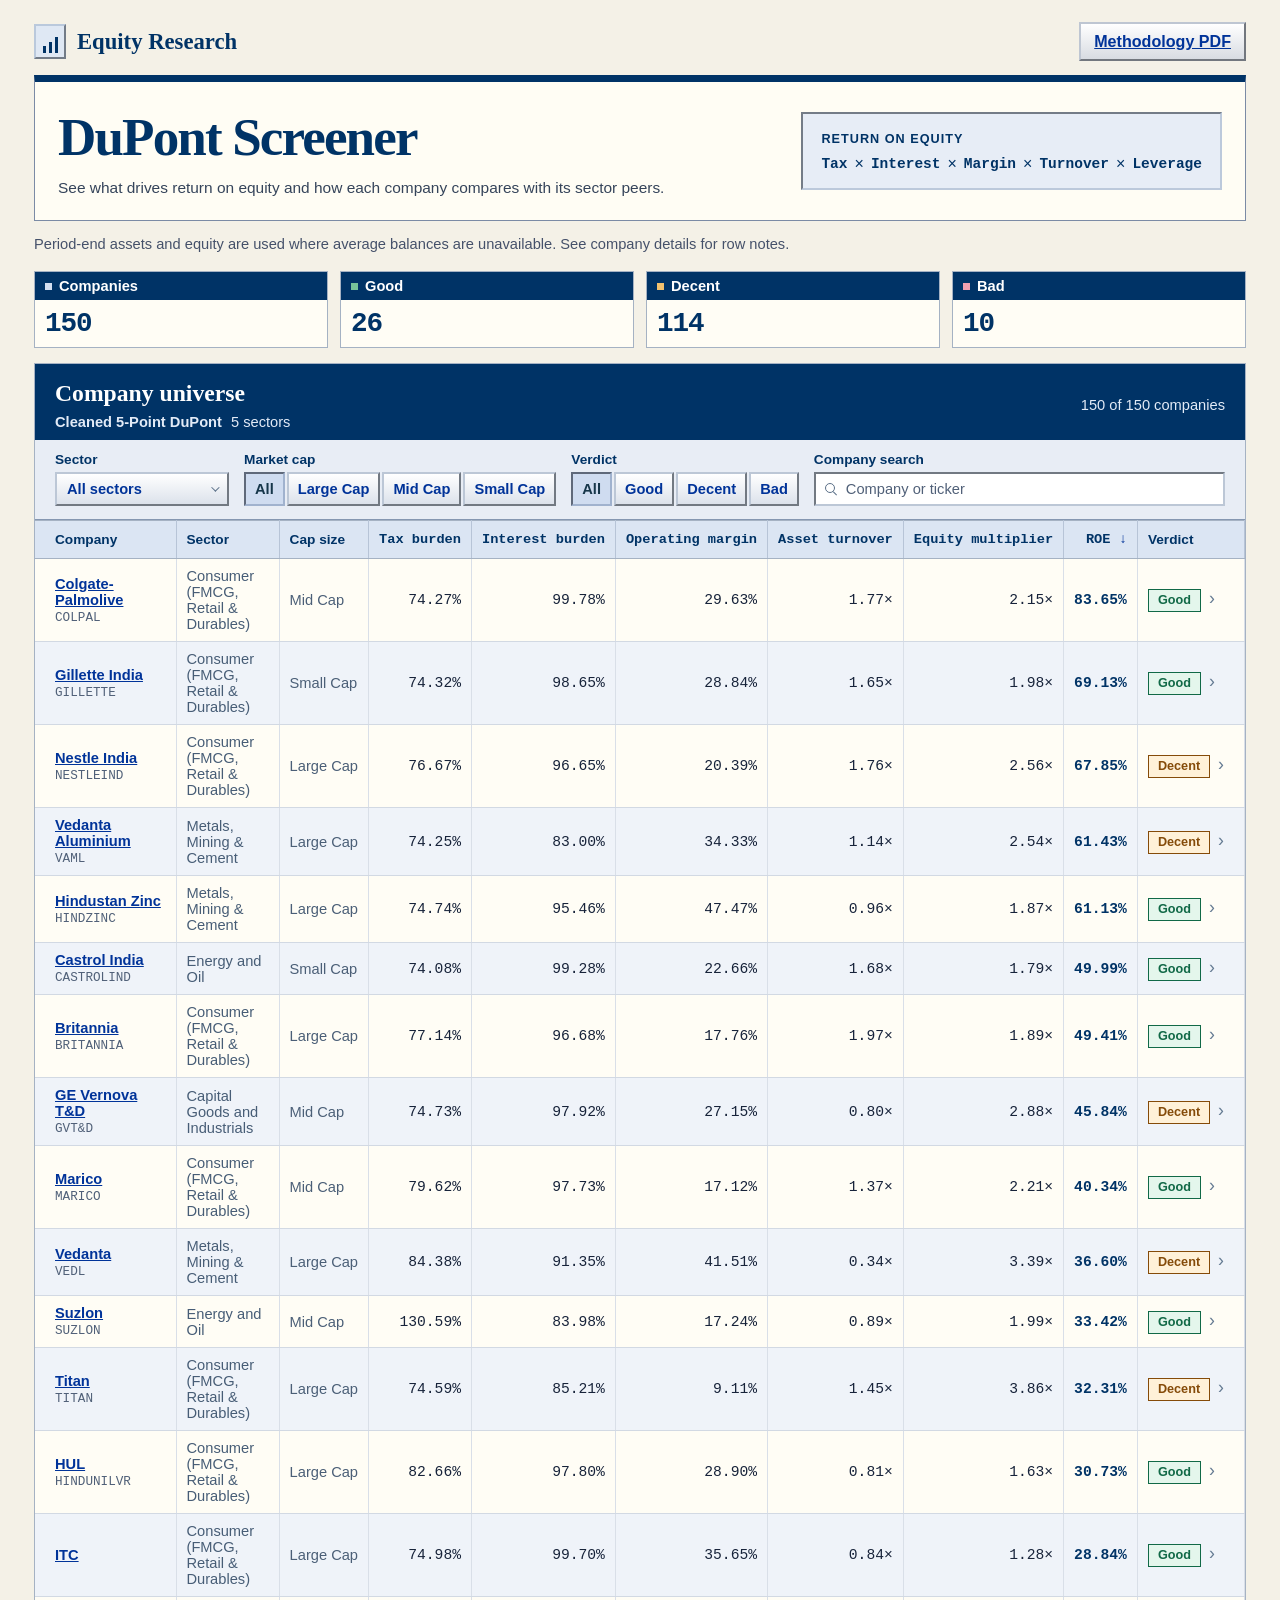
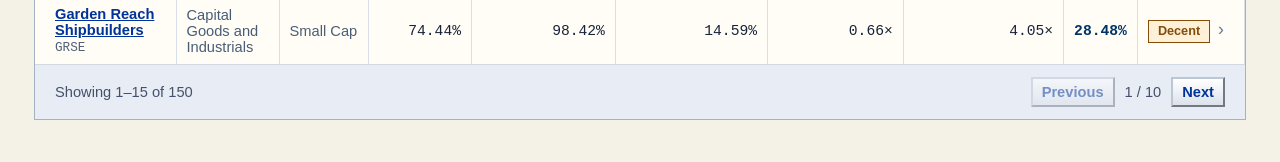
==== index.html @ ac13b4a4 "Build standalone web screener with 150 stocks" ====
<!doctype html>
<html lang="en">
<head>
  <meta charset="utf-8">
  <meta name="viewport" content="width=device-width, initial-scale=1">
  <meta name="description" content="Explore five-factor DuPont analysis across 150 companies.">
  <title>DuPont Screener</title>
  <style>
[data-testid="stHeader"] { background: transparent; height: 0; }
[data-testid="stToolbar"], #MainMenu, footer { display: none !important; }
[data-testid="stMainBlockContainer"] { max-width: 1500px; padding: 1.35rem 3rem 3rem; }
[data-testid="stVerticalBlock"] { gap: .8rem; }
[data-testid="stVerticalBlockBorderWrapper"] > div { background: #fff; border-radius: 14px; }
[data-testid="stFileUploaderDropzone"] { padding: .48rem 1rem; border: 1px dashed #bfccd8; background: #f7f9fc; border-radius: 10px; }
[data-testid="stFileUploaderDropzone"] button, [data-testid="stDownloadButton"] button { border-color: #d6e1eb; background: #fff; font-size: calc(.84rem + 2pt); font-weight: 600; }
[data-testid="stFileUploaderDropzone"] button:hover, [data-testid="stDownloadButton"] button:hover { color: #087f71; border-color: #087f71; }
[data-testid="stFileUploaderDropzone"] svg { color: #647a92; }
.brand, .hero, .import-intro { font-family: Verdana, Arial, sans-serif; }
.brand { display: flex; align-items: center; gap: 11px; font-weight: 700; font-size: calc(16px + 2pt); letter-spacing: -.015em; }
.brand-mark { display: flex; width: 34px; height: 34px; border-radius: 9px; background: #0b2339; align-items: flex-end; justify-content: center; gap: 3px; padding-bottom: 9px; }
.brand-mark i { display: block; background: #66e3c8; width: 3px; border-radius: 1px; height: 7px; }
.brand-mark i:nth-child(2) { height: 11px; }
.brand-mark i:nth-child(3) { height: 16px; }
.hero { background: linear-gradient(103deg, #0c2036 38%, #103549 100%); color: #fff; position: relative; overflow: hidden; border-radius: 16px; min-height: 155px; display: flex; align-items: center; justify-content: space-between; gap: 28px; padding: 22px 34px; }
.hero::before { content: ""; position: absolute; inset: 0 0 0 37%; opacity: .34; background-image: linear-gradient(#92d3c61f 1px, transparent 1px), linear-gradient(90deg, #92d3c61f 1px, transparent 1px); background-size: 23px 23px; mask-image: linear-gradient(90deg, transparent, black 65%); pointer-events: none; }
.hero-copy, .hero-formula { position: relative; }
.hero-kicker, .hero-formula-label { font-size: calc(.67rem + 2pt); font-weight: 700; letter-spacing: .15em; color: #8addcf; }
.hero-kicker i { display: inline-block; width: 6px; height: 6px; border-radius: 50%; background: #6de0bf; margin-right: 5px; vertical-align: 2px; }
.hero h1 { font-family: inherit; color: #f8fdff; font-size: clamp(calc(2.25rem + 2pt), calc(3.7vw + 2pt), calc(3.2rem + 2pt)); letter-spacing: -.055em; line-height: 1.03; margin: 9px 0 11px; padding: 0; }
.hero p { color: #c8d9e6; font-size: calc(.91rem + 2pt); margin: 0; }
.hero-formula { flex: 0 0 auto; padding: 15px 18px; background: #173a4de8; border: 1px solid #5b89966e; border-radius: 12px; }
.factor-line { display: flex; flex-wrap: wrap; gap: 7px; align-items: center; margin-top: 8px; }
.factor-line span { font-family: "Courier New", monospace; font-size: calc(.74rem + 2pt); color: #e0f6f3; }
.factor-line b { color: #77b4b7; font-weight: 400; }
.import-intro { display: flex; gap: 13px; align-items: center; }
.import-intro strong { font-size: calc(.94rem + 2pt); }
.import-intro p { font-size: calc(.78rem + 2pt); margin: 3px 0 0; color: #54667d; }
.import-icon { display: grid; place-items: center; width: 37px; height: 37px; flex: 0 0 37px; font-size: calc(1.35rem + 2pt); color: #087f71; background: #e9f7f4; border-radius: 10px; }
@media (max-width: 850px) {
  [data-testid="stMainBlockContainer"] { padding: 1.2rem 1rem 2rem; }
  .hero { flex-wrap: wrap; padding: 24px; gap: 18px; }
}
@media (max-width: 410px) {
  .hero-formula { flex: 1 1 100%; padding: 12px; }
}

[data-testid="stMainBlockContainer"] { max-width: 1190px; padding-inline: clamp(12px, 3vw, 34px); }
[data-testid="stMain"] { background: #f4f1e7; }
[data-testid="stMainBlockContainer"] > [data-testid="stVerticalBlock"] { gap: 12px; }
.brand { color: #003366; font: bold calc(20px + 2pt) Georgia, "Times New Roman", serif; letter-spacing: 0; }
.brand-mark { background: #dfe8f4; border: 2px outset #bac9dc; border-radius: 0; width: 28px; height: 27px; padding-bottom: 4px; }
.brand-mark i { background: #003366; border-radius: 0; }
.hero { color: #17233a; background: #fffdf4; border: 1px solid #7b8ba5; border-top: 7px solid #003366; border-radius: 0; min-height: 146px; padding: 18px 23px; }
.hero::before { display: none; }
.hero-kicker, .hero-formula-label { color: #003366; font: bold calc(10px + 2pt) Verdana, Arial, sans-serif; letter-spacing: .08em; }
.hero-kicker i { width: 6px; height: 6px; background: #b88213; border-radius: 0; vertical-align: 1px; }
.hero h1 { color: #003366; font: bold clamp(calc(2rem + 2pt), calc(4vw + 2pt), calc(3.15rem + 2pt))/1 Georgia, "Times New Roman", serif; letter-spacing: -.035em; }
.hero p { color: #35445a; font-size: calc(.8rem + 2pt); line-height: 1.55; }
.hero-formula { background: #e7edf6; border: 2px inset #bcc9db; border-radius: 0; }
.factor-line span, .factor-line b { color: #003366; }
.factor-line span { font-weight: 700; }
[data-testid="stVerticalBlockBorderWrapper"] > div { background: #fffdf4; border: 1px solid #9aa9bc; border-radius: 0; }
.import-icon { color: #003366; background: #e0e9f6; border: 2px outset #bfccde; border-radius: 0; }
.import-intro strong { color: #003366; font: bold calc(18px + 2pt) Georgia, "Times New Roman", serif; }
[data-testid="stFileUploaderDropzone"] { background: #f1f4f8; border: 1px dashed #7589a4; border-radius: 0; }
[data-testid="stFileUploaderDropzone"] button, [data-testid="stDownloadButton"] button {
  background: linear-gradient(#fff, #d8dce2);
  border: 2px outset #bec6d2;
  border-radius: 0;
  color: #003399;
  font-family: Verdana, Arial, sans-serif;
}
[data-testid="stFileUploaderDropzone"] button:hover, [data-testid="stDownloadButton"] button:hover { color: #002565; border-color: #aab7cb; text-decoration: underline; }
[data-testid="stAlert"] > div, [data-testid="stExpander"] > details { border-radius: 0; }
[data-testid="stAlert"] p, [data-testid="stExpander"] summary p,
[data-testid="stFileUploaderDropzone"] small,
[data-testid="stWidgetLabel"] p, [data-testid="stCaptionContainer"] p { font-size: calc(1em + 2pt); }

:host { display: block; min-width: 0; }
.screen {
  --ink: #172439; --muted: #53667f; --subtle: #687b91; --line: #e1e8f0;
  --teal: #08796d; --teal-soft: #e9f7f4; --white: #fff;
  color: var(--ink); font-family: Verdana, Arial, sans-serif; font-size: calc(14px + 2pt);
  color-scheme: light;
}
.screen *, .screen *::before, .screen *::after { box-sizing: border-box; }
.screen button, .screen input { font: inherit; color: inherit; }
.screen button { cursor: pointer; }
.screen button:focus-visible, .screen summary:focus-visible, .screen input:focus-visible, .table-wrap:focus-visible { outline: 2px solid #0c9584; outline-offset: 2px; }
.stat-grid { display: grid; grid-template-columns: repeat(4, minmax(0, 1fr)); gap: 12px; margin-bottom: 15px; }
.stat { background: var(--white); border: 1px solid var(--line); border-radius: 12px; padding: 11px 18px; display: grid; gap: 5px; }
.stat-label { display: flex; align-items: center; gap: 7px; font-size: calc(12px + 2pt); color: var(--muted); font-weight: 650; }
.dot { width: 7px; height: 7px; border-radius: 100%; background: #70839d; }
.dot.good { background: #0b9970; }
.dot.decent { background: #cf820f; }
.dot.bad { background: #c54661; }
.stat-number { font-size: calc(27px + 2pt); font-weight: 700; letter-spacing: -.04em; line-height: 1.08; font-variant-numeric: tabular-nums; }
.universe { background: var(--white); border: 1px solid var(--line); border-radius: 14px; }
.universe-heading { display: flex; gap: 12px; align-items: center; justify-content: space-between; padding: 16px 20px 10px; }
.universe h2, .drawer h2 { margin: 0; font-size: calc(21px + 2pt); line-height: 1.15; letter-spacing: -.035em; }
.dataset { display: flex; align-items: center; gap: 9px; flex-wrap: wrap; margin-top: 7px; color: var(--muted); font-size: calc(12px + 2pt); }
.source-tag { font-weight: 650; max-width: 100%; overflow-wrap: anywhere; }
.local-count { color: var(--muted); font-size: calc(12px + 2pt); text-align: right; white-space: nowrap; }
.toolbar { display: flex; align-items: end; flex-wrap: wrap; gap: 12px 15px; padding: 3px 20px 13px; }
.filter { display: grid; gap: 5px; min-width: 0; }
.filter-label { display: block; font-size: calc(11px + 2pt); font-weight: 700; color: #4b5c73; }
.sector-picker { position: relative; width: 174px; }
.sector-picker summary { list-style: none; display: flex; align-items: center; justify-content: space-between; gap: 9px; padding: 0 10px; height: 34px; border: 1px solid #dbe4ed; border-radius: 7px; font-size: calc(12px + 2pt); font-weight: 600; cursor: pointer; }
.sector-picker summary::-webkit-details-marker { display: none; }
#sector-summary { text-overflow: ellipsis; overflow: hidden; white-space: nowrap; }
.caret { width: 6px; height: 6px; flex: 0 0 6px; border-right: 1.4px solid #5b7088; border-bottom: 1.4px solid #5b7088; transform: rotate(45deg) translateY(-2px); }
.sector-menu { position: absolute; z-index: 3; top: calc(100% + 7px); left: 0; width: min(255px, 75vw); max-height: 258px; overflow: auto; background: var(--white); border: 1px solid #dbe4ed; border-radius: 8px; padding: 6px; box-shadow: 0 10px 24px #142b4221; }
.sector-option { display: flex; align-items: center; gap: 8px; padding: 7px 5px; font-size: calc(12px + 2pt); cursor: pointer; }
.sector-option:hover { background: #f4f8fa; }
.sector-option input { accent-color: var(--teal); }
.clear-sectors { width: 100%; text-align: left; border: 0; background: #f3f7f9; border-radius: 4px; padding: 7px 8px; }
.segments { display: flex; min-height: 34px; padding: 2px; gap: 1px; align-items: stretch; background: #f2f5f8; border: 1px solid #e1e8ef; border-radius: 8px; }
.segments button { border: 1px solid transparent; border-radius: 6px; background: transparent; padding: 3px 9px; color: #4c6078; font-weight: 600; font-size: calc(12px + 2pt); white-space: nowrap; }
.segments button:hover { color: var(--teal); }
.segments button[aria-pressed="true"] { border-color: #dbe5ed; background: var(--white); color: #16364a; box-shadow: 0 1px 2px #182a3f12; }
.search { flex: 1 1 170px; margin-left: auto; }
.search-field { display: flex; align-items: center; gap: 9px; min-height: 34px; border: 1px solid #dbe4ed; border-radius: 7px; padding: 0 9px; }
.search-field input { min-width: 0; width: 100%; border: 0; background: transparent; padding: 5px 0; font-size: calc(12px + 2pt); }
.search-field input:focus-visible { outline: none; }
.search-field:focus-within { border-color: #0c9584; box-shadow: 0 0 0 1px #0c9584; }
.search-field input::placeholder { color: var(--subtle); }
.magnifier { width: 10px; height: 10px; border: 1.4px solid #5b7088; border-radius: 50%; position: relative; margin: 0 2px 2px 0; flex: 0 0 10px; }
.magnifier::after { content: ""; position: absolute; background: #5b7088; width: 5px; height: 1.4px; left: 7px; top: 7px; transform: rotate(45deg); transform-origin: left; }
.table-wrap { width: 100%; overflow-x: auto; }
table { width: 100%; min-width: 970px; border-collapse: collapse; text-align: left; }
thead { background: #f2f6f9; }
th { font-size: calc(11px + 2pt); color: #445972; font-weight: 700; white-space: nowrap; padding: 11px 10px; border-block: 1px solid var(--line); }
th button { padding: 0; border: 0; background: none; font-weight: inherit !important; }
th button:hover { color: var(--teal); }
th[aria-sort="descending"] button::after { content: " ↓"; color: var(--teal); }
th[aria-sort="ascending"] button::after { content: " ↑"; color: var(--teal); }
td { padding: 9px 10px; border-bottom: 1px solid #edf1f5; font-size: calc(12px + 2pt); }
tr[data-index] { cursor: pointer; }
tr[data-index]:hover, tr[data-index]:focus-within { background: #f5fbfa; }
th:first-child, td:first-child { padding-left: 20px; }
th:last-child, td:last-child { padding-right: 20px; }
.numeric { text-align: right; white-space: nowrap; font-variant-numeric: tabular-nums; }
.roe { font-weight: 720; color: #103f4d; }
.company-cell { min-width: 138px; }
.company-name { display: block; text-align: left; padding: 0; font-weight: 700 !important; border: 0; background: none; }
.company-name:hover { color: var(--teal); text-decoration: underline; }
.ticker { display: block; margin-top: 2px; font: calc(10px + 2pt) "Courier New", monospace; color: var(--subtle); }
.sector-cell { min-width: 97px; color: #475d76; }
.cap-label { color: #4b5f77; white-space: nowrap; }
.verdict-cell { white-space: nowrap; }
.verdict-note { display: block; margin-top: 3px; font-size: calc(10px + 2pt); color: #a02b45; }
.row-arrow { margin-left: 8px; color: #647a92; font-size: calc(15px + 2pt); }
.badge { display: inline-block; padding: 4px 9px; border-radius: 99px; font-size: calc(10px + 2pt); line-height: 1.05; font-weight: 750; color: #455a74; background: #edf2f7; white-space: nowrap; }
.badge.good, .badge.optimal { background: #e4f6ec; color: #116947; }
.badge.decent { background: #fff1d8; color: #854b09; }
.badge.bad, .badge.warning { background: #fce9ed; color: #a02b45; }
.empty { height: 100px; text-align: center; color: var(--muted); }
.pagination { padding: 12px 20px; display: flex; align-items: center; justify-content: space-between; gap: 10px; color: var(--muted); font-size: calc(12px + 2pt); }
.pagination div { display: flex; align-items: center; gap: 10px; }
.pagination button { border: 1px solid #dbe4ed; border-radius: 6px; padding: 5px 9px; background: var(--white); font-weight: 600; }
.pagination button:hover:not(:disabled) { border-color: var(--teal); color: var(--teal); }
.pagination button:disabled { opacity: .5; cursor: default; }
.drawer { width: min(1200px, calc(100% - 32px)); max-height: calc(100dvh - 32px); margin: auto auto 16px; padding: 0; border: 1px solid #dbe4ed; border-radius: 16px; background: #f6f9fb; color: var(--ink); box-shadow: 0 24px 85px #0b1e4166; }
.drawer::backdrop { background: #12243799; }
.drawer-content { padding: 23px; }
.drawer-top { display: flex; align-items: flex-start; gap: 15px; justify-content: space-between; }
.drawer h2 { font-size: calc(29px + 2pt); margin-top: 6px; }
.company-meta { color: var(--muted); font-size: calc(12px + 2pt); font-weight: 650; }
.close { border: 1px solid var(--line); border-radius: 7px; background: var(--white); width: 32px; height: 32px; font-size: calc(21px + 2pt) !important; line-height: 1; }
.analysis-summary { display: flex; flex-wrap: wrap; align-items: center; justify-content: space-between; gap: 16px 20px; margin: 16px 0; padding: 14px; border: 1px solid var(--line); border-radius: 10px; background: var(--white); }
.rule-heading { display: flex; flex-wrap: wrap; align-items: center; gap: 8px; }
.rule-reason { color: var(--muted); font-size: calc(12px + 2pt); line-height: 1.5; margin: 7px 0 0; max-width: 62ch; }
.headline-metrics { display: flex; flex-wrap: wrap; gap: 17px; }
.headline-metrics div { display: grid; gap: 3px; }
.headline-metrics span { color: var(--muted); font-size: calc(11px + 2pt); }
.headline-metrics b { font-size: calc(16px + 2pt); font-variant-numeric: tabular-nums; }
.ratio-grid { display: grid; grid-template-columns: repeat(5, minmax(0, 1fr)); gap: 10px; }
.ratio-card { padding: 13px; background: var(--white); border: 1px solid var(--line); border-radius: 10px; display: flex; flex-direction: column; min-width: 0; }
.ratio-heading { display: flex; align-items: flex-start; justify-content: space-between; gap: 4px; flex-wrap: wrap; }
.ratio-card h3 { margin: 0; font-size: calc(12px + 2pt); }
.ratio-card .badge { padding: 4px 6px; }
.ratio-value { font-size: calc(25px + 2pt); font-weight: 750; font-variant-numeric: tabular-nums; letter-spacing: -.035em; margin-top: 9px; overflow-wrap: anywhere; }
.median, .ratio-description, .diagnostic { font-size: calc(12px + 2pt); line-height: 1.45; }
.median { min-height: 32px; color: var(--muted); margin: 1px 0 5px; }
.band { display: block; color: var(--teal); font-weight: 700; }
.ratio-description { color: var(--muted); margin: 4px 0 9px; }
.diagnostic { color: #243d54; padding: 8px; background: #f0f6f8; border-radius: 6px; margin: auto 0 0; }
.quartiles { display: grid; grid-template-columns: repeat(3, minmax(0, 1fr)); gap: 3px; margin-top: 9px; padding-top: 7px; border-top: 1px solid var(--line); font-variant-numeric: tabular-nums; }
.quartiles small, .quartiles b { display: block; font-size: calc(10px + 2pt); overflow-wrap: anywhere; }
.quartiles small { color: var(--muted); }
.row-notes { color: var(--muted); font-size: calc(12px + 2pt); }
.row-notes ul { margin: 5px 0 0; padding-left: 18px; }
.source-row { margin: 12px 0 0; }
@media (max-width: 950px) {
  .ratio-grid { grid-template-columns: repeat(3, minmax(0, 1fr)); }
}
@media (max-width: 640px) {
  .stat-grid { grid-template-columns: repeat(2, minmax(0, 1fr)); gap: 8px; }
  .universe-heading, .toolbar, .pagination { padding-inline: 12px; }
  .filter.search { flex-basis: 100%; }
  .local-count { white-space: normal; }
  .ratio-grid { grid-template-columns: repeat(2, minmax(0, 1fr)); }
  .drawer-content { padding: 14px; }
}
@media (max-width: 380px) {
  .ratio-grid { grid-template-columns: minmax(0, 1fr); }
}

.screen {
  --ink: #17233a; --muted: #45516a; --subtle: #506078; --line: #a5b2c3;
  --teal: #003399; --teal-soft: #e7edf7; --white: #fffdf5;
}
.screen button:focus-visible, .screen summary:focus-visible, .table-wrap:focus-visible { outline-color: #003399; }
.stat, .universe, .sector-menu, .drawer, .analysis-summary, .ratio-card, .diagnostic { border-radius: 0; }
.stat { padding: 0; gap: 0; }
.stat-label { padding: 6px 10px; color: #fff; background: #003366; }
.dot { border-radius: 0; background: #d3def0; }
.dot.good { background: #76c39a; }
.dot.decent { background: #f2c26f; }
.dot.bad { background: #f1a0b0; }
.stat-number { padding: 8px 10px; color: #003366; font: bold calc(25px + 2pt) "Courier New", monospace; }
.universe-heading { background: #003366; color: #fff; }
.universe h2, .drawer h2 { font-family: Georgia, "Times New Roman", serif; letter-spacing: 0; }
.dataset, .local-count { color: #e2ebf7; }
.toolbar { padding-top: 12px; background: #e8edf5; border-bottom: 1px solid #8597b1; }
.filter-label { color: #003366; }
.sector-picker summary, .segments button, .pagination button, .close {
  color: #003399;
  background: linear-gradient(#fff, #dce2eb);
  border: 2px outset #bcc7d6;
  border-radius: 0;
}
.segments { padding: 0; gap: 2px; border: 0; border-radius: 0; background: transparent; }
.segments button[aria-pressed="true"] { background: #cfdcf0; border: 2px inset #a0b2ce; box-shadow: none; }
.clear-sectors, .search-field { border-radius: 0; }
.search-field { background: #fff; border: 2px inset #bcc7d6; }
.search-field:focus-within { border-color: #003399; box-shadow: none; }
.sector-menu { box-shadow: 3px 3px #21375326; }
thead { background: #dbe5f3; }
th { color: #003366; border-right: 1px solid #b7c4d7; }
td { border-right: 1px solid #d9dfe8; border-bottom-color: #d2d9e3; }
tbody tr:nth-child(even) { background: #eff3f9; }
tbody tr[data-index]:hover, tbody tr[data-index]:focus-within { background: #fff3c6; }
.company-name { color: #003399 !important; text-decoration: underline; }
.numeric, .ratio-value, .quartiles b, .headline-metrics b { font-family: "Courier New", monospace; }
.roe { color: #003366; }
.badge { border: 1px solid currentColor; border-radius: 0; }
.pagination { background: #e8edf5; }
.drawer { background: #f4f1e7; box-shadow: 5px 5px #07172a88; }
.drawer-top { margin: -23px -23px 0; padding: 14px 23px; color: #fff; background: #003366; }
.company-meta { color: #e2ebf7; }
.ratio-card { border-top: 4px solid #003366; }
.diagnostic { background: #edf1f8; }
@media (max-width: 640px) {
  .drawer-top { margin: -14px -14px 0; padding-inline: 14px; }
  .segments { flex-wrap: wrap; }
}

html { color-scheme: light; }
body { margin: 0; background: #f4f1e7; color: #17233a; }
.web-app { max-width: 1320px; margin: auto; padding: 22px clamp(12px, 3vw, 34px) 42px; }
.web-header { display: flex; align-items: center; justify-content: space-between; gap: 12px; flex-wrap: wrap; margin-bottom: 14px; }
.guide-link {
  display: inline-block; padding: 8px 13px; border: 2px outset #bec6d2;
  background: linear-gradient(#fff, #d8dce2); color: #003399;
  font: 700 calc(.84rem + 2pt) Verdana, Arial, sans-serif;
}
.guide-link:focus-visible { outline: 2px solid #003399; outline-offset: 2px; }
.data-note { margin: 12px 0 16px; color: #45516a; font: calc(.75rem + 2pt)/1.5 Verdana, Arial, sans-serif; }
.hero { box-sizing: border-box; }

  </style>
</head>
<body>
  <main class="web-app">
    <header class="web-header">
      <div class="brand">
        <span class="brand-mark" aria-hidden="true"><i></i><i></i><i></i></span>
        <span>Equity Research</span>
      </div>
      <a class="guide-link" href="DuPont_Methodology_Guide.pdf" download>Methodology PDF</a>
    </header>
    <section class="hero" aria-labelledby="page-title">
      <div class="hero-copy">
        <h1 id="page-title">DuPont Screener</h1>
        <p>See what drives return on equity and how each company compares with its sector peers.</p>
      </div>
      <div class="hero-formula">
        <span class="hero-formula-label">RETURN ON EQUITY</span>
        <div class="factor-line"><span>Tax</span><b>×</b><span>Interest</span><b>×</b><span>Margin</span><b>×</b><span>Turnover</span><b>×</b><span>Leverage</span></div>
      </div>
    </section>
    <p class="data-note">Period-end assets and equity are used where average balances are unavailable. See company details for row notes.</p>
    <noscript><p>Enable JavaScript to search and compare companies.</p></noscript>
<section class="screen" aria-labelledby="universe-title">
  <div class="stat-grid" aria-label="Dataset summary"></div>
  <div class="universe">
    <div class="universe-heading">
      <div>
        <h2 id="universe-title">Company universe</h2>
        <div class="dataset"></div>
      </div>
      <span class="local-count" aria-live="polite"></span>
    </div>
    <div class="toolbar">
      <div class="filter">
        <span id="sector-label" class="filter-label">Sector</span>
        <details class="sector-picker">
          <summary aria-labelledby="sector-label sector-summary"><span id="sector-summary">All sectors</span><span class="caret" aria-hidden="true"></span></summary>
          <div class="sector-menu"></div>
        </details>
      </div>
      <div class="filter">
        <span id="cap-label" class="filter-label">Market cap</span>
        <div class="segments" data-filter="cap" role="group" aria-labelledby="cap-label"></div>
      </div>
      <div class="filter">
        <span id="verdict-label" class="filter-label">Verdict</span>
        <div class="segments" data-filter="verdict" role="group" aria-labelledby="verdict-label"></div>
      </div>
      <div class="filter search">
        <label class="filter-label" for="company-search">Company search</label>
        <div class="search-field"><span class="magnifier" aria-hidden="true"></span><input id="company-search" type="search" placeholder="Company or ticker"></div>
      </div>
    </div>
    <div class="table-wrap" tabindex="0" aria-label="Scrollable company results">
      <table>
        <thead><tr>
          <th scope="col"><button type="button" data-sort="company">Company</button></th>
          <th scope="col">Sector</th>
          <th scope="col">Cap size</th>
          <th scope="col" class="numeric"><button type="button" data-sort="tax">Tax burden</button></th>
          <th scope="col" class="numeric"><button type="button" data-sort="interest">Interest burden</button></th>
          <th scope="col" class="numeric"><button type="button" data-sort="margin">Operating margin</button></th>
          <th scope="col" class="numeric"><button type="button" data-sort="turnover">Asset turnover</button></th>
          <th scope="col" class="numeric"><button type="button" data-sort="leverage">Equity multiplier</button></th>
          <th scope="col" class="numeric"><button type="button" data-sort="roe">ROE</button></th>
          <th scope="col">Verdict</th>
        </tr></thead>
        <tbody></tbody>
      </table>
    </div>
    <div class="pagination">
      <span class="page-range" aria-live="polite"></span>
      <div><button type="button" class="prev">Previous</button><span class="page-index"></span><button type="button" class="next">Next</button></div>
    </div>
  </div>
  <dialog class="drawer" aria-labelledby="drawer-title">
    <div class="drawer-content">
      <div class="drawer-top">
        <div><div class="company-meta"></div><h2 id="drawer-title"></h2></div>
        <button type="button" class="close" aria-label="Close company details" autofocus>×</button>
      </div>
      <div class="analysis-summary">
        <div><div class="rule-heading"></div><p class="rule-reason"></p></div>
        <div class="headline-metrics"></div>
      </div>
      <div class="ratio-grid"></div>
      <div class="row-notes"></div>
    </div>
  </dialog>
</section>

  </main>
  <script id="stock-data" type="application/json">{"source":"Cleaned 5-Point DuPont","rows":[{"company":"Reliance Industries","ticker":"RELIANCE","sector":"Energy and Oil","sector_key":"energy and oil","cap":"Large Cap","ratios":{"tax":0.777463828128806,"interest":0.8198611397722053,"margin":0.14228627176116238,"turnover":0.4848485405130362,"leverage":2.0053542518137597,"roa":0.06898729119844081,"roe":0.08818215138884541},"verdict":"Decent","invalid_equity":false,"rule":"Other Comparable Profile","reason":"The inputs support a sector comparison. The profile falls outside the named grading rules.","cards":{"tax":{"label":"Tax burden","description":"The share of pretax profit that reaches net income.","status":"Optimal","detail":"The share of pretax profit retained meets or exceeds the sector median.","band":"","quartiles":[0.7411364111922886,0.7631425972795869,0.7861795901487425]},"interest":{"label":"Interest burden","description":"The share of operating profit that reaches pretax income after financing and other non-operating items.","status":"Optimal","detail":"81.99% of EBIT reaches pretax profit, meeting the 80% screen.","band":"","quartiles":[0.7080707730425798,0.8447688367137685,0.9410557536188837]},"margin":{"label":"Operating margin","description":"The operating profit earned on each unit of revenue.","status":"Warning","detail":"Operating margin falls below the sector’s 35th-percentile cutoff.","band":"Weak","quartiles":[0.125884412962874,0.186838867281094,0.30857859700127116]},"turnover":{"label":"Asset turnover","description":"The revenue generated by each unit of average assets.","status":"Neutral","detail":"Asset turnover sits in the middle sector band.","band":"Moderate","quartiles":[0.33890492724447063,0.6051435172326969,1.2262173849467293]},"leverage":{"label":"Equity multiplier","description":"The amount of book assets supported by each unit of book equity.","status":"Optimal","detail":"Leverage is within 1.3× the sector median and interest burden clears 80%.","band":"","quartiles":[1.8974561155752814,2.208056555104239,3.056237745668195]}},"roa_median":0.10544389888360609,"peer_count":30,"notes":["Period-end assets used as a proxy for average assets.","Period-end equity used as a proxy for average equity."],"line":2},{"company":"NTPC","ticker":"NTPC","sector":"Energy and Oil","sector_key":"energy and oil","cap":"Large Cap","ratios":{"tax":0.8555189763339338,"interest":0.6999717385160547,"margin":0.24547856018357928,"turnover":0.3355496184026273,"leverage":2.6447268094699106,"roa":0.0823702371956264,"roe":0.13045516757990652},"verdict":"Decent","invalid_equity":false,"rule":"Other Comparable Profile","reason":"The inputs support a sector comparison. The profile falls outside the named grading rules.","cards":{"tax":{"label":"Tax burden","description":"The share of pretax profit that reaches net income.","status":"Optimal","detail":"The share of pretax profit retained meets or exceeds the sector median.","band":"","quartiles":[0.7411364111922886,0.7631425972795869,0.7861795901487425]},"interest":{"label":"Interest burden","description":"The share of operating profit that reaches pretax income after financing and other non-operating items.","status":"Warning","detail":"Only 70.00% of EBIT reaches pretax profit. Check financing costs and other non-operating items.","band":"","quartiles":[0.7080707730425798,0.8447688367137685,0.9410557536188837]},"margin":{"label":"Operating margin","description":"The operating profit earned on each unit of revenue.","status":"Optimal","detail":"Operating margin exceeds the sector’s 65th-percentile cutoff.","band":"Strong","quartiles":[0.125884412962874,0.186838867281094,0.30857859700127116]},"turnover":{"label":"Asset turnover","description":"The revenue generated by each unit of average assets.","status":"Warning","detail":"Asset turnover falls below the sector’s 35th-percentile cutoff.","band":"Weak","quartiles":[0.33890492724447063,0.6051435172326969,1.2262173849467293]},"leverage":{"label":"Equity multiplier","description":"The amount of book assets supported by each unit of book equity.","status":"Neutral","detail":"Interpret the equity multiplier alongside the share of EBIT that reaches pretax profit.","band":"","quartiles":[1.8974561155752814,2.208056555104239,3.056237745668195]}},"roa_median":0.10544389888360609,"peer_count":30,"notes":["Period-end assets used as a proxy for average assets.","Period-end equity used as a proxy for average equity."],"line":3},{"company":"Adani Power","ticker":"ADANIPOWER","sector":"Energy and Oil","sector_key":"energy and oil","cap":"Large Cap","ratios":{"tax":0.8368387096774194,"interest":0.8215402554725182,"margin":0.34783650743902217,"turnover":0.383412620432745,"leverage":2.130493057438029,"roa":0.1333649067993695,"roe":0.1953405017921147},"verdict":"Good","invalid_equity":false,"rule":"Quality Compounder","reason":"Positive ROE meets the sector’s 70th-percentile cutoff. Margin or turnover provides support with controlled leverage and healthy interest burden.","cards":{"tax":{"label":"Tax burden","description":"The share of pretax profit that reaches net income.","status":"Optimal","detail":"The share of pretax profit retained meets or exceeds the sector median.","band":"","quartiles":[0.7411364111922886,0.7631425972795869,0.7861795901487425]},"interest":{"label":"Interest burden","description":"The share of operating profit that reaches pretax income after financing and other non-operating items.","status":"Optimal","detail":"82.15% of EBIT reaches pretax profit, meeting the 80% screen.","band":"","quartiles":[0.7080707730425798,0.8447688367137685,0.9410557536188837]},"margin":{"label":"Operating margin","description":"The operating profit earned on each unit of revenue.","status":"Optimal","detail":"Operating margin exceeds the sector’s 65th-percentile cutoff.","band":"Strong","quartiles":[0.125884412962874,0.186838867281094,0.30857859700127116]},"turnover":{"label":"Asset turnover","description":"The revenue generated by each unit of average assets.","status":"Warning","detail":"Asset turnover falls below the sector’s 35th-percentile cutoff.","band":"Weak","quartiles":[0.33890492724447063,0.6051435172326969,1.2262173849467293]},"leverage":{"label":"Equity multiplier","description":"The amount of book assets supported by each unit of book equity.","status":"Optimal","detail":"Leverage is within 1.3× the sector median and interest burden clears 80%.","band":"","quartiles":[1.8974561155752814,2.208056555104239,3.056237745668195]}},"roa_median":0.10544389888360609,"peer_count":30,"notes":["Period-end assets used as a proxy for average assets.","Period-end equity used as a proxy for average equity."],"line":4},{"company":"ONGC","ticker":"ONGC","sector":"Energy and Oil","sector_key":"energy and oil","cap":"Large Cap","ratios":{"tax":0.7363323129704391,"interest":0.838454099092397,"margin":0.13250682233025501,"turnover":0.7747727220653715,"leverage":1.9175382542537949,"roa":0.10266267142904423,"roe":0.12153734625683132},"verdict":"Decent","invalid_equity":false,"rule":"Stable Operations","reason":"Positive operating margin and at least 75% interest burden accompany mid-range sector operating ROA.","cards":{"tax":{"label":"Tax burden","description":"The share of pretax profit that reaches net income.","status":"Neutral","detail":"Compare the retained share with peers and check for one-off tax items.","band":"","quartiles":[0.7411364111922886,0.7631425972795869,0.7861795901487425]},"interest":{"label":"Interest burden","description":"The share of operating profit that reaches pretax income after financing and other non-operating items.","status":"Optimal","detail":"83.85% of EBIT reaches pretax profit, meeting the 80% screen.","band":"","quartiles":[0.7080707730425798,0.8447688367137685,0.9410557536188837]},"margin":{"label":"Operating margin","description":"The operating profit earned on each unit of revenue.","status":"Warning","detail":"Operating margin falls below the sector’s 35th-percentile cutoff.","band":"Weak","quartiles":[0.125884412962874,0.186838867281094,0.30857859700127116]},"turnover":{"label":"Asset turnover","description":"The revenue generated by each unit of average assets.","status":"Neutral","detail":"Asset turnover sits in the middle sector band.","band":"Moderate","quartiles":[0.33890492724447063,0.6051435172326969,1.2262173849467293]},"leverage":{"label":"Equity multiplier","description":"The amount of book assets supported by each unit of book equity.","status":"Optimal","detail":"Leverage is within 1.3× the sector median and interest burden clears 80%.","band":"","quartiles":[1.8974561155752814,2.208056555104239,3.056237745668195]}},"roa_median":0.10544389888360609,"peer_count":30,"notes":["Period-end assets used as a proxy for average assets.","Period-end equity used as a proxy for average equity."],"line":5},{"company":"Coal India","ticker":"COALINDIA","sector":"Energy and Oil","sector_key":"energy and oil","cap":"Large Cap","ratios":{"tax":0.7411444791641819,"interest":0.971812049421637,"margin":0.25616983372921615,"turnover":0.593049627407063,"leverage":2.3466468327755052,"roa":0.15192142444604093,"roe":0.2567745134498574},"verdict":"Good","invalid_equity":false,"rule":"Quality Compounder","reason":"Positive ROE meets the sector’s 70th-percentile cutoff. Margin or turnover provides support with controlled leverage and healthy interest burden.","cards":{"tax":{"label":"Tax burden","description":"The share of pretax profit that reaches net income.","status":"Neutral","detail":"Compare the retained share with peers and check for one-off tax items.","band":"","quartiles":[0.7411364111922886,0.7631425972795869,0.7861795901487425]},"interest":{"label":"Interest burden","description":"The share of operating profit that reaches pretax income after financing and other non-operating items.","status":"Optimal","detail":"97.18% of EBIT reaches pretax profit, meeting the 80% screen.","band":"","quartiles":[0.7080707730425798,0.8447688367137685,0.9410557536188837]},"margin":{"label":"Operating margin","description":"The operating profit earned on each unit of revenue.","status":"Optimal","detail":"Operating margin exceeds the sector’s 65th-percentile cutoff.","band":"Strong","quartiles":[0.125884412962874,0.186838867281094,0.30857859700127116]},"turnover":{"label":"Asset turnover","description":"The revenue generated by each unit of average assets.","status":"Neutral","detail":"Asset turnover sits in the middle sector band.","band":"Moderate","quartiles":[0.33890492724447063,0.6051435172326969,1.2262173849467293]},"leverage":{"label":"Equity multiplier","description":"The amount of book assets supported by each unit of book equity.","status":"Optimal","detail":"Leverage is within 1.3× the sector median and interest burden clears 80%.","band":"","quartiles":[1.8974561155752814,2.208056555104239,3.056237745668195]}},"roa_median":0.10544389888360609,"peer_count":30,"notes":["Period-end assets used as a proxy for average assets.","Period-end equity used as a proxy for average equity."],"line":6},{"company":"Power Grid","ticker":"POWERGRID","sector":"Energy and Oil","sector_key":"energy and oil","cap":"Large Cap","ratios":{"tax":0.8255416191562144,"interest":0.6954797779540047,"margin":0.5936276292983544,"turnover":0.15859220698127421,"leverage":2.932254661969869,"roa":0.09414471585548775,"roe":0.1584970246979919},"verdict":"Decent","invalid_equity":false,"rule":"Other Comparable Profile","reason":"The inputs support a sector comparison. The profile falls outside the named grading rules.","cards":{"tax":{"label":"Tax burden","description":"The share of pretax profit that reaches net income.","status":"Optimal","detail":"The share of pretax profit retained meets or exceeds the sector median.","band":"","quartiles":[0.7411364111922886,0.7631425972795869,0.7861795901487425]},"interest":{"label":"Interest burden","description":"The share of operating profit that reaches pretax income after financing and other non-operating items.","status":"Warning","detail":"Only 69.55% of EBIT reaches pretax profit. Check financing costs and other non-operating items.","band":"","quartiles":[0.7080707730425798,0.8447688367137685,0.9410557536188837]},"margin":{"label":"Operating margin","description":"The operating profit earned on each unit of revenue.","status":"Optimal","detail":"Operating margin exceeds the sector’s 65th-percentile cutoff.","band":"Strong","quartiles":[0.125884412962874,0.186838867281094,0.30857859700127116]},"turnover":{"label":"Asset turnover","description":"The revenue generated by each unit of average assets.","status":"Warning","detail":"Asset turnover falls below the sector’s 35th-percentile cutoff.","band":"Weak","quartiles":[0.33890492724447063,0.6051435172326969,1.2262173849467293]},"leverage":{"label":"Equity multiplier","description":"The amount of book assets supported by each unit of book equity.","status":"Neutral","detail":"Interpret the equity multiplier alongside the share of EBIT that reaches pretax profit.","band":"","quartiles":[1.8974561155752814,2.208056555104239,3.056237745668195]}},"roa_median":0.10544389888360609,"peer_count":30,"notes":["Period-end assets used as a proxy for average assets.","Period-end equity used as a proxy for average equity."],"line":7},{"company":"Indian Oil","ticker":"IOC","sector":"Energy and Oil","sector_key":"energy and oil","cap":"Large Cap","ratios":{"tax":0.7599700723830735,"interest":0.8730896606204236,"margin":0.08391731417680692,"turnover":1.4818400610557814,"leverage":2.346959405536737,"roa":0.12435203796339676,"roe":0.1936483586642311},"verdict":"Good","invalid_equity":false,"rule":"Quality Compounder","reason":"Positive ROE meets the sector’s 70th-percentile cutoff. Margin or turnover provides support with controlled leverage and healthy interest burden.","cards":{"tax":{"label":"Tax burden","description":"The share of pretax profit that reaches net income.","status":"Neutral","detail":"Compare the retained share with peers and check for one-off tax items.","band":"","quartiles":[0.7411364111922886,0.7631425972795869,0.7861795901487425]},"interest":{"label":"Interest burden","description":"The share of operating profit that reaches pretax income after financing and other non-operating items.","status":"Optimal","detail":"87.31% of EBIT reaches pretax profit, meeting the 80% screen.","band":"","quartiles":[0.7080707730425798,0.8447688367137685,0.9410557536188837]},"margin":{"label":"Operating margin","description":"The operating profit earned on each unit of revenue.","status":"Warning","detail":"Operating margin falls below the sector’s 35th-percentile cutoff.","band":"Weak","quartiles":[0.125884412962874,0.186838867281094,0.30857859700127116]},"turnover":{"label":"Asset turnover","description":"The revenue generated by each unit of average assets.","status":"Optimal","detail":"Asset turnover exceeds the sector’s 65th-percentile cutoff.","band":"Strong","quartiles":[0.33890492724447063,0.6051435172326969,1.2262173849467293]},"leverage":{"label":"Equity multiplier","description":"The amount of book assets supported by each unit of book equity.","status":"Optimal","detail":"Leverage is within 1.3× the sector median and interest burden clears 80%.","band":"","quartiles":[1.8974561155752814,2.208056555104239,3.056237745668195]}},"roa_median":0.10544389888360609,"peer_count":30,"notes":["Period-end assets used as a proxy for average assets.","Period-end equity used as a proxy for average equity."],"line":8},{"company":"Adani Green Energy","ticker":"ADANIGREEN","sector":"Energy and Oil","sector_key":"energy and oil","cap":"Large Cap","ratios":{"tax":0.9930034982508745,"interest":0.23582793164407778,"margin":0.6563273514851485,"turnover":0.09041318152572243,"leverage":4.785568459453128,"roa":0.05934064397012336,"roe":0.06650155627698383},"verdict":"Decent","invalid_equity":false,"rule":"Other Comparable Profile","reason":"The inputs support a sector comparison. The profile falls outside the named grading rules.","cards":{"tax":{"label":"Tax burden","description":"The share of pretax profit that reaches net income.","status":"Optimal","detail":"The share of pretax profit retained meets or exceeds the sector median.","band":"","quartiles":[0.7411364111922886,0.7631425972795869,0.7861795901487425]},"interest":{"label":"Interest burden","description":"The share of operating profit that reaches pretax income after financing and other non-operating items.","status":"Warning","detail":"Only 23.58% of EBIT reaches pretax profit. Check financing costs and other non-operating items.","band":"","quartiles":[0.7080707730425798,0.8447688367137685,0.9410557536188837]},"margin":{"label":"Operating margin","description":"The operating profit earned on each unit of revenue.","status":"Optimal","detail":"Operating margin exceeds the sector’s 65th-percentile cutoff.","band":"Strong","quartiles":[0.125884412962874,0.186838867281094,0.30857859700127116]},"turnover":{"label":"Asset turnover","description":"The revenue generated by each unit of average assets.","status":"Warning","detail":"Asset turnover falls below the sector’s 35th-percentile cutoff.","band":"Weak","quartiles":[0.33890492724447063,0.6051435172326969,1.2262173849467293]},"leverage":{"label":"Equity multiplier","description":"The amount of book assets supported by each unit of book equity.","status":"Warning","detail":"High leverage of 4.79× coincides with an interest burden of 23.58%.","band":"","quartiles":[1.8974561155752814,2.208056555104239,3.056237745668195]}},"roa_median":0.10544389888360609,"peer_count":30,"notes":["Period-end assets used as a proxy for average assets.","Period-end equity used as a proxy for average equity."],"line":9},{"company":"BPCL","ticker":"BPCL","sector":"Energy and Oil","sector_key":"energy and oil","cap":"Large Cap","ratios":{"tax":0.7428070477997183,"interest":0.9217623993217465,"margin":0.0829122988919838,"turnover":1.8310486855230557,"leverage":2.4819159237703525,"roa":0.15181645589986165,"roe":0.25798883908516435},"verdict":"Good","invalid_equity":false,"rule":"Quality Compounder","reason":"Positive ROE meets the sector’s 70th-percentile cutoff. Margin or turnover provides support with controlled leverage and healthy interest burden.","cards":{"tax":{"label":"Tax burden","description":"The share of pretax profit that reaches net income.","status":"Neutral","detail":"Compare the retained share with peers and check for one-off tax items.","band":"","quartiles":[0.7411364111922886,0.7631425972795869,0.7861795901487425]},"interest":{"label":"Interest burden","description":"The share of operating profit that reaches pretax income after financing and other non-operating items.","status":"Optimal","detail":"92.18% of EBIT reaches pretax profit, meeting the 80% screen.","band":"","quartiles":[0.7080707730425798,0.8447688367137685,0.9410557536188837]},"margin":{"label":"Operating margin","description":"The operating profit earned on each unit of revenue.","status":"Warning","detail":"Operating margin falls below the sector’s 35th-percentile cutoff.","band":"Weak","quartiles":[0.125884412962874,0.186838867281094,0.30857859700127116]},"turnover":{"label":"Asset turnover","description":"The revenue generated by each unit of average assets.","status":"Optimal","detail":"Asset turnover exceeds the sector’s 65th-percentile cutoff.","band":"Strong","quartiles":[0.33890492724447063,0.6051435172326969,1.2262173849467293]},"leverage":{"label":"Equity multiplier","description":"The amount of book assets supported by each unit of book equity.","status":"Optimal","detail":"Leverage is within 1.3× the sector median and interest burden clears 80%.","band":"","quartiles":[1.8974561155752814,2.208056555104239,3.056237745668195]}},"roa_median":0.10544389888360609,"peer_count":30,"notes":["Period-end assets used as a proxy for average assets.","Period-end equity used as a proxy for average equity."],"line":10},{"company":"Tata Power","ticker":"TATAPOWER","sector":"Energy and Oil","sector_key":"energy and oil","cap":"Large Cap","ratios":{"tax":0.77124773960217,"interest":0.5579752795762213,"margin":0.19050441301318297,"turnover":0.35762814784262503,"leverage":3.672016660005469,"roa":0.0681297403817511,"roe":0.10765897473653209},"verdict":"Decent","invalid_equity":false,"rule":"Other Comparable Profile","reason":"The inputs support a sector comparison. The profile falls outside the named grading rules.","cards":{"tax":{"label":"Tax burden","description":"The share of pretax profit that reaches net income.","status":"Optimal","detail":"The share of pretax profit retained meets or exceeds the sector median.","band":"","quartiles":[0.7411364111922886,0.7631425972795869,0.7861795901487425]},"interest":{"label":"Interest burden","description":"The share of operating profit that reaches pretax income after financing and other non-operating items.","status":"Warning","detail":"Only 55.80% of EBIT reaches pretax profit. Check financing costs and other non-operating items.","band":"","quartiles":[0.7080707730425798,0.8447688367137685,0.9410557536188837]},"margin":{"label":"Operating margin","description":"The operating profit earned on each unit of revenue.","status":"Neutral","detail":"Operating margin sits in the middle sector band.","band":"Moderate","quartiles":[0.125884412962874,0.186838867281094,0.30857859700127116]},"turnover":{"label":"Asset turnover","description":"The revenue generated by each unit of average assets.","status":"Warning","detail":"Asset turnover falls below the sector’s 35th-percentile cutoff.","band":"Weak","quartiles":[0.33890492724447063,0.6051435172326969,1.2262173849467293]},"leverage":{"label":"Equity multiplier","description":"The amount of book assets supported by each unit of book equity.","status":"Warning","detail":"High leverage of 3.67× coincides with an interest burden of 55.80%.","band":"","quartiles":[1.8974561155752814,2.208056555104239,3.056237745668195]}},"roa_median":0.10544389888360609,"peer_count":30,"notes":["Period-end assets used as a proxy for average assets.","Period-end equity used as a proxy for average equity."],"line":11},{"company":"JSW Energy","ticker":"JSWENERGY","sector":"Energy and Oil","sector_key":"energy and oil","cap":"Mid Cap","ratios":{"tax":1.2475158084914182,"interest":0.29758064516129035,"margin":0.39362996666843025,"turnover":0.15266503509494617,"leverage":3.6872561574887572,"roa":0.060093532675858395,"roe":0.0822586889835304},"verdict":"Decent","invalid_equity":false,"rule":"Other Comparable Profile","reason":"The inputs support a sector comparison. The profile falls outside the named grading rules.","cards":{"tax":{"label":"Tax burden","description":"The share of pretax profit that reaches net income.","status":"Neutral","detail":"Net income exceeds pretax income. Check tax benefits and other adjustments.","band":"","quartiles":[0.7411364111922886,0.7631425972795869,0.7861795901487425]},"interest":{"label":"Interest burden","description":"The share of operating profit that reaches pretax income after financing and other non-operating items.","status":"Warning","detail":"Only 29.76% of EBIT reaches pretax profit. Check financing costs and other non-operating items.","band":"","quartiles":[0.7080707730425798,0.8447688367137685,0.9410557536188837]},"margin":{"label":"Operating margin","description":"The operating profit earned on each unit of revenue.","status":"Optimal","detail":"Operating margin exceeds the sector’s 65th-percentile cutoff.","band":"Strong","quartiles":[0.125884412962874,0.186838867281094,0.30857859700127116]},"turnover":{"label":"Asset turnover","description":"The revenue generated by each unit of average assets.","status":"Warning","detail":"Asset turnover falls below the sector’s 35th-percentile cutoff.","band":"Weak","quartiles":[0.33890492724447063,0.6051435172326969,1.2262173849467293]},"leverage":{"label":"Equity multiplier","description":"The amount of book assets supported by each unit of book equity.","status":"Warning","detail":"High leverage of 3.69× coincides with an interest burden of 29.76%.","band":"","quartiles":[1.8974561155752814,2.208056555104239,3.056237745668195]}},"roa_median":0.10544389888360609,"peer_count":30,"notes":["Period-end assets used as a proxy for average assets.","Period-end equity used as a proxy for average equity."],"line":12},{"company":"Waaree","ticker":"WAAREEENER","sector":"Energy and Oil","sector_key":"energy and oil","cap":"Mid Cap","ratios":{"tax":0.7688044338875692,"interest":0.9474868717179294,"margin":0.20092700757433019,"turnover":0.8850091712522928,"leverage":1.99740207833733,"roa":0.17782224445556113,"roe":0.25872635225153207},"verdict":"Good","invalid_equity":false,"rule":"Quality Compounder","reason":"Positive ROE meets the sector’s 70th-percentile cutoff. Margin or turnover provides support with controlled leverage and healthy interest burden.","cards":{"tax":{"label":"Tax burden","description":"The share of pretax profit that reaches net income.","status":"Optimal","detail":"The share of pretax profit retained meets or exceeds the sector median.","band":"","quartiles":[0.7411364111922886,0.7631425972795869,0.7861795901487425]},"interest":{"label":"Interest burden","description":"The share of operating profit that reaches pretax income after financing and other non-operating items.","status":"Optimal","detail":"94.75% of EBIT reaches pretax profit, meeting the 80% screen.","band":"","quartiles":[0.7080707730425798,0.8447688367137685,0.9410557536188837]},"margin":{"label":"Operating margin","description":"The operating profit earned on each unit of revenue.","status":"Neutral","detail":"Operating margin sits in the middle sector band.","band":"Moderate","quartiles":[0.125884412962874,0.186838867281094,0.30857859700127116]},"turnover":{"label":"Asset turnover","description":"The revenue generated by each unit of average assets.","status":"Optimal","detail":"Asset turnover exceeds the sector’s 65th-percentile cutoff.","band":"Strong","quartiles":[0.33890492724447063,0.6051435172326969,1.2262173849467293]},"leverage":{"label":"Equity multiplier","description":"The amount of book assets supported by each unit of book equity.","status":"Optimal","detail":"Leverage is within 1.3× the sector median and interest burden clears 80%.","band":"","quartiles":[1.8974561155752814,2.208056555104239,3.056237745668195]}},"roa_median":0.10544389888360609,"peer_count":30,"notes":["Period-end assets used as a proxy for average assets.","Period-end equity used as a proxy for average equity."],"line":13},{"company":"HPCL","ticker":"HINDPETRO","sector":"Energy and Oil","sector_key":"energy and oil","cap":"Mid Cap","ratios":{"tax":0.7634740671799645,"interest":0.8743804098542576,"margin":0.06119460082259813,"turnover":2.175525942559981,"leverage":3.0975654402343036,"roa":0.1331304416341646,"roe":0.27529135395692234},"verdict":"Decent","invalid_equity":false,"rule":"Volume offsets margin","reason":"Above-quartile turnover lifts operating ROA above the sector median despite a below-P35 operating margin.","cards":{"tax":{"label":"Tax burden","description":"The share of pretax profit that reaches net income.","status":"Optimal","detail":"The share of pretax profit retained meets or exceeds the sector median.","band":"","quartiles":[0.7411364111922886,0.7631425972795869,0.7861795901487425]},"interest":{"label":"Interest burden","description":"The share of operating profit that reaches pretax income after financing and other non-operating items.","status":"Optimal","detail":"87.44% of EBIT reaches pretax profit, meeting the 80% screen.","band":"","quartiles":[0.7080707730425798,0.8447688367137685,0.9410557536188837]},"margin":{"label":"Operating margin","description":"The operating profit earned on each unit of revenue.","status":"Neutral","detail":"High turnover compensates for this weak margin and lifts operating ROA above the sector median.","band":"Weak","quartiles":[0.125884412962874,0.186838867281094,0.30857859700127116]},"turnover":{"label":"Asset turnover","description":"The revenue generated by each unit of average assets.","status":"Optimal","detail":"Asset turnover exceeds the sector’s 65th-percentile cutoff.","band":"Strong","quartiles":[0.33890492724447063,0.6051435172326969,1.2262173849467293]},"leverage":{"label":"Equity multiplier","description":"The amount of book assets supported by each unit of book equity.","status":"Neutral","detail":"Leverage is high at 3.10×. An interest burden of 87.44% tempers the financing signal.","band":"","quartiles":[1.8974561155752814,2.208056555104239,3.056237745668195]}},"roa_median":0.10544389888360609,"peer_count":30,"notes":["Period-end assets used as a proxy for average assets.","Period-end equity used as a proxy for average equity."],"line":14},{"company":"NTPC Green","ticker":"NTPCGREEN","sector":"Energy and Oil","sector_key":"energy and oil","cap":"Mid Cap","ratios":{"tax":0.7628111273792094,"interest":0.43200506008855155,"margin":0.553184044786564,"turnover":0.04733198635354907,"leverage":3.146698629423107,"roa":0.026183299658838727,"roe":0.027150971910990678},"verdict":"Decent","invalid_equity":false,"rule":"Other Comparable Profile","reason":"The inputs support a sector comparison. The profile falls outside the named grading rules.","cards":{"tax":{"label":"Tax burden","description":"The share of pretax profit that reaches net income.","status":"Neutral","detail":"Compare the retained share with peers and check for one-off tax items.","band":"","quartiles":[0.7411364111922886,0.7631425972795869,0.7861795901487425]},"interest":{"label":"Interest burden","description":"The share of operating profit that reaches pretax income after financing and other non-operating items.","status":"Warning","detail":"Only 43.20% of EBIT reaches pretax profit. Check financing costs and other non-operating items.","band":"","quartiles":[0.7080707730425798,0.8447688367137685,0.9410557536188837]},"margin":{"label":"Operating margin","description":"The operating profit earned on each unit of revenue.","status":"Optimal","detail":"Operating margin exceeds the sector’s 65th-percentile cutoff.","band":"Strong","quartiles":[0.125884412962874,0.186838867281094,0.30857859700127116]},"turnover":{"label":"Asset turnover","description":"The revenue generated by each unit of average assets.","status":"Warning","detail":"Asset turnover falls below the sector’s 35th-percentile cutoff.","band":"Weak","quartiles":[0.33890492724447063,0.6051435172326969,1.2262173849467293]},"leverage":{"label":"Equity multiplier","description":"The amount of book assets supported by each unit of book equity.","status":"Warning","detail":"High leverage of 3.15× coincides with an interest burden of 43.20%.","band":"","quartiles":[1.8974561155752814,2.208056555104239,3.056237745668195]}},"roa_median":0.10544389888360609,"peer_count":30,"notes":["Period-end assets used as a proxy for average assets.","Period-end equity used as a proxy for average equity."],"line":15},{"company":"NHPC","ticker":"NHPC","sector":"Energy and Oil","sector_key":"energy and oil","cap":"Mid Cap","ratios":{"tax":1.08371854134566,"interest":0.7323678766221553,"margin":0.4577701248385708,"turnover":0.09678602081545243,"leverage":2.4792273525462245,"roa":0.04430574883131817,"roe":0.08718107633508933},"verdict":"Decent","invalid_equity":false,"rule":"Other Comparable Profile","reason":"The inputs support a sector comparison. The profile falls outside the named grading rules.","cards":{"tax":{"label":"Tax burden","description":"The share of pretax profit that reaches net income.","status":"Neutral","detail":"Net income exceeds pretax income. Check tax benefits and other adjustments.","band":"","quartiles":[0.7411364111922886,0.7631425972795869,0.7861795901487425]},"interest":{"label":"Interest burden","description":"The share of operating profit that reaches pretax income after financing and other non-operating items.","status":"Neutral","detail":"Between 70% and 80% of EBIT reaches pretax profit.","band":"","quartiles":[0.7080707730425798,0.8447688367137685,0.9410557536188837]},"margin":{"label":"Operating margin","description":"The operating profit earned on each unit of revenue.","status":"Optimal","detail":"Operating margin exceeds the sector’s 65th-percentile cutoff.","band":"Strong","quartiles":[0.125884412962874,0.186838867281094,0.30857859700127116]},"turnover":{"label":"Asset turnover","description":"The revenue generated by each unit of average assets.","status":"Warning","detail":"Asset turnover falls below the sector’s 35th-percentile cutoff.","band":"Weak","quartiles":[0.33890492724447063,0.6051435172326969,1.2262173849467293]},"leverage":{"label":"Equity multiplier","description":"The amount of book assets supported by each unit of book equity.","status":"Neutral","detail":"Interpret the equity multiplier alongside the share of EBIT that reaches pretax profit.","band":"","quartiles":[1.8974561155752814,2.208056555104239,3.056237745668195]}},"roa_median":0.10544389888360609,"peer_count":30,"notes":["Period-end assets used as a proxy for average assets.","Period-end equity used as a proxy for average equity."],"line":16},{"company":"Oil India","ticker":"OIL","sector":"Energy and Oil","sector_key":"energy and oil","cap":"Mid Cap","ratios":{"tax":0.7880400751408891,"interest":0.8883738179121083,"margin":0.3260481847586228,"turnover":0.26625618737172524,"leverage":1.9473222262276069,"roa":0.08681234657330276,"roe":0.1183486669905804},"verdict":"Decent","invalid_equity":false,"rule":"Other Comparable Profile","reason":"The inputs support a sector comparison. The profile falls outside the named grading rules.","cards":{"tax":{"label":"Tax burden","description":"The share of pretax profit that reaches net income.","status":"Optimal","detail":"The share of pretax profit retained meets or exceeds the sector median.","band":"","quartiles":[0.7411364111922886,0.7631425972795869,0.7861795901487425]},"interest":{"label":"Interest burden","description":"The share of operating profit that reaches pretax income after financing and other non-operating items.","status":"Optimal","detail":"88.84% of EBIT reaches pretax profit, meeting the 80% screen.","band":"","quartiles":[0.7080707730425798,0.8447688367137685,0.9410557536188837]},"margin":{"label":"Operating margin","description":"The operating profit earned on each unit of revenue.","status":"Optimal","detail":"Operating margin exceeds the sector’s 65th-percentile cutoff.","band":"Strong","quartiles":[0.125884412962874,0.186838867281094,0.30857859700127116]},"turnover":{"label":"Asset turnover","description":"The revenue generated by each unit of average assets.","status":"Warning","detail":"Asset turnover falls below the sector’s 35th-percentile cutoff.","band":"Weak","quartiles":[0.33890492724447063,0.6051435172326969,1.2262173849467293]},"leverage":{"label":"Equity multiplier","description":"The amount of book assets supported by each unit of book equity.","status":"Optimal","detail":"Leverage is within 1.3× the sector median and interest burden clears 80%.","band":"","quartiles":[1.8974561155752814,2.208056555104239,3.056237745668195]}},"roa_median":0.10544389888360609,"peer_count":30,"notes":["Period-end assets used as a proxy for average assets.","Period-end equity used as a proxy for average equity."],"line":17},{"company":"Torrent Power","ticker":"TORNTPOWER","sector":"Energy and Oil","sector_key":"energy and oil","cap":"Mid Cap","ratios":{"tax":0.7443473017787157,"interest":0.7802869912961656,"margin":0.1467582683145757,"turnover":0.643045843045843,"leverage":2.2856200527704487,"roa":0.09437229437229436,"roe":0.12527907448751774},"verdict":"Decent","invalid_equity":false,"rule":"Stable Operations","reason":"Positive operating margin and at least 75% interest burden accompany mid-range sector operating ROA.","cards":{"tax":{"label":"Tax burden","description":"The share of pretax profit that reaches net income.","status":"Neutral","detail":"Compare the retained share with peers and check for one-off tax items.","band":"","quartiles":[0.7411364111922886,0.7631425972795869,0.7861795901487425]},"interest":{"label":"Interest burden","description":"The share of operating profit that reaches pretax income after financing and other non-operating items.","status":"Neutral","detail":"Between 70% and 80% of EBIT reaches pretax profit.","band":"","quartiles":[0.7080707730425798,0.8447688367137685,0.9410557536188837]},"margin":{"label":"Operating margin","description":"The operating profit earned on each unit of revenue.","status":"Neutral","detail":"Operating margin sits in the middle sector band.","band":"Moderate","quartiles":[0.125884412962874,0.186838867281094,0.30857859700127116]},"turnover":{"label":"Asset turnover","description":"The revenue generated by each unit of average assets.","status":"Neutral","detail":"Asset turnover sits in the middle sector band.","band":"Moderate","quartiles":[0.33890492724447063,0.6051435172326969,1.2262173849467293]},"leverage":{"label":"Equity multiplier","description":"The amount of book assets supported by each unit of book equity.","status":"Neutral","detail":"Interpret the equity multiplier alongside the share of EBIT that reaches pretax profit.","band":"","quartiles":[1.8974561155752814,2.208056555104239,3.056237745668195]}},"roa_median":0.10544389888360609,"peer_count":30,"notes":["Period-end assets used as a proxy for average assets.","Period-end equity used as a proxy for average equity."],"line":18},{"company":"Suzlon","ticker":"SUZLON","sector":"Energy and Oil","sector_key":"energy and oil","cap":"Mid Cap","ratios":{"tax":1.305945499587118,"interest":0.8398058252427184,"margin":0.17236433181926847,"turnover":0.8867454555090359,"leverage":1.9937658495350803,"roa":0.15284328793258783,"roe":0.3342138630600168},"verdict":"Good","invalid_equity":false,"rule":"Quality Compounder","reason":"Positive ROE meets the sector’s 70th-percentile cutoff. Margin or turnover provides support with controlled leverage and healthy interest burden.","cards":{"tax":{"label":"Tax burden","description":"The share of pretax profit that reaches net income.","status":"Neutral","detail":"Net income exceeds pretax income. Check tax benefits and other adjustments.","band":"","quartiles":[0.7411364111922886,0.7631425972795869,0.7861795901487425]},"interest":{"label":"Interest burden","description":"The share of operating profit that reaches pretax income after financing and other non-operating items.","status":"Optimal","detail":"83.98% of EBIT reaches pretax profit, meeting the 80% screen.","band":"","quartiles":[0.7080707730425798,0.8447688367137685,0.9410557536188837]},"margin":{"label":"Operating margin","description":"The operating profit earned on each unit of revenue.","status":"Neutral","detail":"Operating margin sits in the middle sector band.","band":"Moderate","quartiles":[0.125884412962874,0.186838867281094,0.30857859700127116]},"turnover":{"label":"Asset turnover","description":"The revenue generated by each unit of average assets.","status":"Optimal","detail":"Asset turnover exceeds the sector’s 65th-percentile cutoff.","band":"Strong","quartiles":[0.33890492724447063,0.6051435172326969,1.2262173849467293]},"leverage":{"label":"Equity multiplier","description":"The amount of book assets supported by each unit of book equity.","status":"Optimal","detail":"Leverage is within 1.3× the sector median and interest burden clears 80%.","band":"","quartiles":[1.8974561155752814,2.208056555104239,3.056237745668195]}},"roa_median":0.10544389888360609,"peer_count":30,"notes":["Period-end assets used as a proxy for average assets.","Period-end equity used as a proxy for average equity."],"line":19},{"company":"Adani Total Gas","ticker":"ATGL","sector":"Energy and Oil","sector_key":"energy and oil","cap":"Mid Cap","ratios":{"tax":0.7437641723356009,"interest":0.8724035608308606,"margin":0.17153036986766204,"turnover":0.6172374070583307,"leverage":1.9627954779033916,"roa":0.10587496072887215,"roe":0.1348406988694759},"verdict":"Decent","invalid_equity":false,"rule":"Stable Operations","reason":"Positive operating margin and at least 75% interest burden accompany mid-range sector operating ROA.","cards":{"tax":{"label":"Tax burden","description":"The share of pretax profit that reaches net income.","status":"Neutral","detail":"Compare the retained share with peers and check for one-off tax items.","band":"","quartiles":[0.7411364111922886,0.7631425972795869,0.7861795901487425]},"interest":{"label":"Interest burden","description":"The share of operating profit that reaches pretax income after financing and other non-operating items.","status":"Optimal","detail":"87.24% of EBIT reaches pretax profit, meeting the 80% screen.","band":"","quartiles":[0.7080707730425798,0.8447688367137685,0.9410557536188837]},"margin":{"label":"Operating margin","description":"The operating profit earned on each unit of revenue.","status":"Neutral","detail":"Operating margin sits in the middle sector band.","band":"Moderate","quartiles":[0.125884412962874,0.186838867281094,0.30857859700127116]},"turnover":{"label":"Asset turnover","description":"The revenue generated by each unit of average assets.","status":"Neutral","detail":"Asset turnover sits in the middle sector band.","band":"Moderate","quartiles":[0.33890492724447063,0.6051435172326969,1.2262173849467293]},"leverage":{"label":"Equity multiplier","description":"The amount of book assets supported by each unit of book equity.","status":"Optimal","detail":"Leverage is within 1.3× the sector median and interest burden clears 80%.","band":"","quartiles":[1.8974561155752814,2.208056555104239,3.056237745668195]}},"roa_median":0.10544389888360609,"peer_count":30,"notes":["Period-end assets used as a proxy for average assets.","Period-end equity used as a proxy for average equity."],"line":20},{"company":"Petronet LNG","ticker":"PETRONET","sector":"Energy and Oil","sector_key":"energy and oil","cap":"Mid Cap","ratios":{"tax":0.7636612021857924,"interest":0.9557918298824846,"margin":0.1232555466145534,"turnover":1.5832483983692487,"leverage":1.2327574601750055,"roa":0.19514414676761793,"roe":0.17558896118465336},"verdict":"Decent","invalid_equity":false,"rule":"Volume offsets margin","reason":"Above-quartile turnover lifts operating ROA above the sector median despite a below-P35 operating margin.","cards":{"tax":{"label":"Tax burden","description":"The share of pretax profit that reaches net income.","status":"Optimal","detail":"The share of pretax profit retained meets or exceeds the sector median.","band":"","quartiles":[0.7411364111922886,0.7631425972795869,0.7861795901487425]},"interest":{"label":"Interest burden","description":"The share of operating profit that reaches pretax income after financing and other non-operating items.","status":"Optimal","detail":"95.58% of EBIT reaches pretax profit, meeting the 80% screen.","band":"","quartiles":[0.7080707730425798,0.8447688367137685,0.9410557536188837]},"margin":{"label":"Operating margin","description":"The operating profit earned on each unit of revenue.","status":"Neutral","detail":"High turnover compensates for this weak margin and lifts operating ROA above the sector median.","band":"Weak","quartiles":[0.125884412962874,0.186838867281094,0.30857859700127116]},"turnover":{"label":"Asset turnover","description":"The revenue generated by each unit of average assets.","status":"Optimal","detail":"Asset turnover exceeds the sector’s 65th-percentile cutoff.","band":"Strong","quartiles":[0.33890492724447063,0.6051435172326969,1.2262173849467293]},"leverage":{"label":"Equity multiplier","description":"The amount of book assets supported by each unit of book equity.","status":"Optimal","detail":"Leverage is within 1.3× the sector median and interest burden clears 80%.","band":"","quartiles":[1.8974561155752814,2.208056555104239,3.056237745668195]}},"roa_median":0.10544389888360609,"peer_count":30,"notes":["Period-end assets used as a proxy for average assets.","Period-end equity used as a proxy for average equity."],"line":21},{"company":"MRPL","ticker":"MRPL","sector":"Energy and Oil","sector_key":"energy and oil","cap":"Small Cap","ratios":{"tax":0.4793605802400564,"interest":0.8285469591596674,"margin":0.0546749835857704,"turnover":1.9924662621815399,"leverage":3.133172311925093,"roa":0.108938060179977,"roe":0.13556368410783504},"verdict":"Decent","invalid_equity":false,"rule":"Volume offsets margin","reason":"Above-quartile turnover lifts operating ROA above the sector median despite a below-P35 operating margin.","cards":{"tax":{"label":"Tax burden","description":"The share of pretax profit that reaches net income.","status":"Neutral","detail":"Compare the retained share with peers and check for one-off tax items.","band":"","quartiles":[0.7411364111922886,0.7631425972795869,0.7861795901487425]},"interest":{"label":"Interest burden","description":"The share of operating profit that reaches pretax income after financing and other non-operating items.","status":"Optimal","detail":"82.85% of EBIT reaches pretax profit, meeting the 80% screen.","band":"","quartiles":[0.7080707730425798,0.8447688367137685,0.9410557536188837]},"margin":{"label":"Operating margin","description":"The operating profit earned on each unit of revenue.","status":"Neutral","detail":"High turnover compensates for this weak margin and lifts operating ROA above the sector median.","band":"Weak","quartiles":[0.125884412962874,0.186838867281094,0.30857859700127116]},"turnover":{"label":"Asset turnover","description":"The revenue generated by each unit of average assets.","status":"Optimal","detail":"Asset turnover exceeds the sector’s 65th-percentile cutoff.","band":"Strong","quartiles":[0.33890492724447063,0.6051435172326969,1.2262173849467293]},"leverage":{"label":"Equity multiplier","description":"The amount of book assets supported by each unit of book equity.","status":"Neutral","detail":"Leverage is high at 3.13×. An interest burden of 82.85% tempers the financing signal.","band":"","quartiles":[1.8974561155752814,2.208056555104239,3.056237745668195]}},"roa_median":0.10544389888360609,"peer_count":30,"notes":["Period-end assets used as a proxy for average assets.","Period-end equity used as a proxy for average equity."],"line":22},{"company":"SJVN","ticker":"SJVN","sector":"Energy and Oil","sector_key":"energy and oil","cap":"Small Cap","ratios":{"tax":0.5347859040670314,"interest":0.5649305735271284,"margin":0.5007504411934489,"turnover":0.08198834243559373,"leverage":3.6355159549513862,"roa":0.04105569864734313,"roe":0.04509356099232803},"verdict":"Decent","invalid_equity":false,"rule":"Other Comparable Profile","reason":"The inputs support a sector comparison. The profile falls outside the named grading rules.","cards":{"tax":{"label":"Tax burden","description":"The share of pretax profit that reaches net income.","status":"Neutral","detail":"Compare the retained share with peers and check for one-off tax items.","band":"","quartiles":[0.7411364111922886,0.7631425972795869,0.7861795901487425]},"interest":{"label":"Interest burden","description":"The share of operating profit that reaches pretax income after financing and other non-operating items.","status":"Warning","detail":"Only 56.49% of EBIT reaches pretax profit. Check financing costs and other non-operating items.","band":"","quartiles":[0.7080707730425798,0.8447688367137685,0.9410557536188837]},"margin":{"label":"Operating margin","description":"The operating profit earned on each unit of revenue.","status":"Optimal","detail":"Operating margin exceeds the sector’s 65th-percentile cutoff.","band":"Strong","quartiles":[0.125884412962874,0.186838867281094,0.30857859700127116]},"turnover":{"label":"Asset turnover","description":"The revenue generated by each unit of average assets.","status":"Warning","detail":"Asset turnover falls below the sector’s 35th-percentile cutoff.","band":"Weak","quartiles":[0.33890492724447063,0.6051435172326969,1.2262173849467293]},"leverage":{"label":"Equity multiplier","description":"The amount of book assets supported by each unit of book equity.","status":"Warning","detail":"High leverage of 3.64× coincides with an interest burden of 56.49%.","band":"","quartiles":[1.8974561155752814,2.208056555104239,3.056237745668195]}},"roa_median":0.10544389888360609,"peer_count":30,"notes":["Period-end assets used as a proxy for average assets.","Period-end equity used as a proxy for average equity."],"line":23},{"company":"Gujarat Gas","ticker":"GUJGASLTD","sector":"Energy and Oil","sector_key":"energy and oil","cap":"Small Cap","ratios":{"tax":0.741133721868324,"interest":0.9805647672328686,"margin":0.09464494071364052,"turnover":1.3196660214004938,"leverage":1.4965263525222834,"roa":0.1248997123572556,"roe":0.13583718275537787},"verdict":"Decent","invalid_equity":false,"rule":"Volume offsets margin","reason":"Above-quartile turnover lifts operating ROA above the sector median despite a below-P35 operating margin.","cards":{"tax":{"label":"Tax burden","description":"The share of pretax profit that reaches net income.","status":"Neutral","detail":"Compare the retained share with peers and check for one-off tax items.","band":"","quartiles":[0.7411364111922886,0.7631425972795869,0.7861795901487425]},"interest":{"label":"Interest burden","description":"The share of operating profit that reaches pretax income after financing and other non-operating items.","status":"Optimal","detail":"98.06% of EBIT reaches pretax profit, meeting the 80% screen.","band":"","quartiles":[0.7080707730425798,0.8447688367137685,0.9410557536188837]},"margin":{"label":"Operating margin","description":"The operating profit earned on each unit of revenue.","status":"Neutral","detail":"High turnover compensates for this weak margin and lifts operating ROA above the sector median.","band":"Weak","quartiles":[0.125884412962874,0.186838867281094,0.30857859700127116]},"turnover":{"label":"Asset turnover","description":"The revenue generated by each unit of average assets.","status":"Optimal","detail":"Asset turnover exceeds the sector’s 65th-percentile cutoff.","band":"Strong","quartiles":[0.33890492724447063,0.6051435172326969,1.2262173849467293]},"leverage":{"label":"Equity multiplier","description":"The amount of book assets supported by each unit of book equity.","status":"Optimal","detail":"Leverage is within 1.3× the sector median and interest burden clears 80%.","band":"","quartiles":[1.8974561155752814,2.208056555104239,3.056237745668195]}},"roa_median":0.10544389888360609,"peer_count":30,"notes":["Period-end assets used as a proxy for average assets.","Period-end equity used as a proxy for average equity."],"line":24},{"company":"Aegis Logistics","ticker":"AEGISLOG","sector":"Energy and Oil","sector_key":"energy and oil","cap":"Small Cap","ratios":{"tax":0.7725052337752966,"interest":0.9075364154528183,"margin":0.18948757950318013,"turnover":0.5839932721283903,"leverage":1.6244307832422586,"roa":0.11065947158175066,"roe":0.12602459016393444},"verdict":"Decent","invalid_equity":false,"rule":"Stable Operations","reason":"Positive operating margin and at least 75% interest burden accompany mid-range sector operating ROA.","cards":{"tax":{"label":"Tax burden","description":"The share of pretax profit that reaches net income.","status":"Optimal","detail":"The share of pretax profit retained meets or exceeds the sector median.","band":"","quartiles":[0.7411364111922886,0.7631425972795869,0.7861795901487425]},"interest":{"label":"Interest burden","description":"The share of operating profit that reaches pretax income after financing and other non-operating items.","status":"Optimal","detail":"90.75% of EBIT reaches pretax profit, meeting the 80% screen.","band":"","quartiles":[0.7080707730425798,0.8447688367137685,0.9410557536188837]},"margin":{"label":"Operating margin","description":"The operating profit earned on each unit of revenue.","status":"Neutral","detail":"Operating margin sits in the middle sector band.","band":"Moderate","quartiles":[0.125884412962874,0.186838867281094,0.30857859700127116]},"turnover":{"label":"Asset turnover","description":"The revenue generated by each unit of average assets.","status":"Neutral","detail":"Asset turnover sits in the middle sector band.","band":"Moderate","quartiles":[0.33890492724447063,0.6051435172326969,1.2262173849467293]},"leverage":{"label":"Equity multiplier","description":"The amount of book assets supported by each unit of book equity.","status":"Optimal","detail":"Leverage is within 1.3× the sector median and interest burden clears 80%.","band":"","quartiles":[1.8974561155752814,2.208056555104239,3.056237745668195]}},"roa_median":0.10544389888360609,"peer_count":30,"notes":["Period-end assets used as a proxy for average assets.","Period-end equity used as a proxy for average equity."],"line":25},{"company":"Indraprastha Gas","ticker":"IGL","sector":"Energy and Oil","sector_key":"energy and oil","cap":"Small Cap","ratios":{"tax":0.7805981351723026,"interest":0.9965612795052259,"margin":0.12367694317374699,"turnover":0.945871475585435,"leverage":1.4801554877942777,"roa":0.11698249273564806,"roe":0.13469756024630491},"verdict":"Decent","invalid_equity":false,"rule":"Stable Operations","reason":"Positive operating margin and at least 75% interest burden accompany mid-range sector operating ROA.","cards":{"tax":{"label":"Tax burden","description":"The share of pretax profit that reaches net income.","status":"Optimal","detail":"The share of pretax profit retained meets or exceeds the sector median.","band":"","quartiles":[0.7411364111922886,0.7631425972795869,0.7861795901487425]},"interest":{"label":"Interest burden","description":"The share of operating profit that reaches pretax income after financing and other non-operating items.","status":"Optimal","detail":"99.66% of EBIT reaches pretax profit, meeting the 80% screen.","band":"","quartiles":[0.7080707730425798,0.8447688367137685,0.9410557536188837]},"margin":{"label":"Operating margin","description":"The operating profit earned on each unit of revenue.","status":"Warning","detail":"Operating margin falls below the sector’s 35th-percentile cutoff.","band":"Weak","quartiles":[0.125884412962874,0.186838867281094,0.30857859700127116]},"turnover":{"label":"Asset turnover","description":"The revenue generated by each unit of average assets.","status":"Optimal","detail":"Asset turnover exceeds the sector’s 65th-percentile cutoff.","band":"Strong","quartiles":[0.33890492724447063,0.6051435172326969,1.2262173849467293]},"leverage":{"label":"Equity multiplier","description":"The amount of book assets supported by each unit of book equity.","status":"Optimal","detail":"Leverage is within 1.3× the sector median and interest burden clears 80%.","band":"","quartiles":[1.8974561155752814,2.208056555104239,3.056237745668195]}},"roa_median":0.10544389888360609,"peer_count":30,"notes":["Period-end assets used as a proxy for average assets.","Period-end equity used as a proxy for average equity."],"line":26},{"company":"CESC","ticker":"CESC","sector":"Energy and Oil","sector_key":"energy and oil","cap":"Small Cap","ratios":{"tax":0.7278584678999117,"interest":0.5915137063944561,"margin":0.19286345861195864,"turnover":0.3996185079589767,"leverage":3.7086120568156966,"roa":0.07707180757031877,"roe":0.12306050753610835},"verdict":"Decent","invalid_equity":false,"rule":"Other Comparable Profile","reason":"The inputs support a sector comparison. The profile falls outside the named grading rules.","cards":{"tax":{"label":"Tax burden","description":"The share of pretax profit that reaches net income.","status":"Neutral","detail":"Compare the retained share with peers and check for one-off tax items.","band":"","quartiles":[0.7411364111922886,0.7631425972795869,0.7861795901487425]},"interest":{"label":"Interest burden","description":"The share of operating profit that reaches pretax income after financing and other non-operating items.","status":"Warning","detail":"Only 59.15% of EBIT reaches pretax profit. Check financing costs and other non-operating items.","band":"","quartiles":[0.7080707730425798,0.8447688367137685,0.9410557536188837]},"margin":{"label":"Operating margin","description":"The operating profit earned on each unit of revenue.","status":"Neutral","detail":"Operating margin sits in the middle sector band.","band":"Moderate","quartiles":[0.125884412962874,0.186838867281094,0.30857859700127116]},"turnover":{"label":"Asset turnover","description":"The revenue generated by each unit of average assets.","status":"Neutral","detail":"Asset turnover sits in the middle sector band.","band":"Moderate","quartiles":[0.33890492724447063,0.6051435172326969,1.2262173849467293]},"leverage":{"label":"Equity multiplier","description":"The amount of book assets supported by each unit of book equity.","status":"Warning","detail":"High leverage of 3.71× coincides with an interest burden of 59.15%.","band":"","quartiles":[1.8974561155752814,2.208056555104239,3.056237745668195]}},"roa_median":0.10544389888360609,"peer_count":30,"notes":["Period-end assets used as a proxy for average assets.","Period-end equity used as a proxy for average equity."],"line":27},{"company":"Castrol India","ticker":"CASTROLIND","sector":"Energy and Oil","sector_key":"energy and oil","cap":"Small Cap","ratios":{"tax":0.7407959073858895,"interest":0.9928073707030041,"margin":0.22658377073567798,"turnover":1.6791080607390605,"leverage":1.7864810819344314,"roa":0.3804586358749281,"roe":0.4998842288059778},"verdict":"Good","invalid_equity":false,"rule":"Quality Compounder","reason":"Positive ROE meets the sector’s 70th-percentile cutoff. Margin or turnover provides support with controlled leverage and healthy interest burden.","cards":{"tax":{"label":"Tax burden","description":"The share of pretax profit that reaches net income.","status":"Neutral","detail":"Compare the retained share with peers and check for one-off tax items.","band":"","quartiles":[0.7411364111922886,0.7631425972795869,0.7861795901487425]},"interest":{"label":"Interest burden","description":"The share of operating profit that reaches pretax income after financing and other non-operating items.","status":"Optimal","detail":"99.28% of EBIT reaches pretax profit, meeting the 80% screen.","band":"","quartiles":[0.7080707730425798,0.8447688367137685,0.9410557536188837]},"margin":{"label":"Operating margin","description":"The operating profit earned on each unit of revenue.","status":"Optimal","detail":"Operating margin exceeds the sector’s 65th-percentile cutoff.","band":"Strong","quartiles":[0.125884412962874,0.186838867281094,0.30857859700127116]},"turnover":{"label":"Asset turnover","description":"The revenue generated by each unit of average assets.","status":"Optimal","detail":"Asset turnover exceeds the sector’s 65th-percentile cutoff.","band":"Strong","quartiles":[0.33890492724447063,0.6051435172326969,1.2262173849467293]},"leverage":{"label":"Equity multiplier","description":"The amount of book assets supported by each unit of book equity.","status":"Optimal","detail":"Leverage is within 1.3× the sector median and interest burden clears 80%.","band":"","quartiles":[1.8974561155752814,2.208056555104239,3.056237745668195]}},"roa_median":0.10544389888360609,"peer_count":30,"notes":["Period-end assets used as a proxy for average assets.","Period-end equity used as a proxy for average equity."],"line":28},{"company":"Inox Wind","ticker":"INOXWIND","sector":"Energy and Oil","sector_key":"energy and oil","cap":"Small Cap","ratios":{"tax":0.6145163247966987,"interest":0.8497318481848185,"margin":0.18419015505900788,"turnover":0.3489708537700006,"leverage":1.89076206934911,"roa":0.06427699566697077,"roe":0.0634611256735224},"verdict":"Decent","invalid_equity":false,"rule":"Other Comparable Profile","reason":"The inputs support a sector comparison. The profile falls outside the named grading rules.","cards":{"tax":{"label":"Tax burden","description":"The share of pretax profit that reaches net income.","status":"Neutral","detail":"Compare the retained share with peers and check for one-off tax items.","band":"","quartiles":[0.7411364111922886,0.7631425972795869,0.7861795901487425]},"interest":{"label":"Interest burden","description":"The share of operating profit that reaches pretax income after financing and other non-operating items.","status":"Optimal","detail":"84.97% of EBIT reaches pretax profit, meeting the 80% screen.","band":"","quartiles":[0.7080707730425798,0.8447688367137685,0.9410557536188837]},"margin":{"label":"Operating margin","description":"The operating profit earned on each unit of revenue.","status":"Neutral","detail":"Operating margin sits in the middle sector band.","band":"Moderate","quartiles":[0.125884412962874,0.186838867281094,0.30857859700127116]},"turnover":{"label":"Asset turnover","description":"The revenue generated by each unit of average assets.","status":"Warning","detail":"Asset turnover falls below the sector’s 35th-percentile cutoff.","band":"Weak","quartiles":[0.33890492724447063,0.6051435172326969,1.2262173849467293]},"leverage":{"label":"Equity multiplier","description":"The amount of book assets supported by each unit of book equity.","status":"Optimal","detail":"Leverage is within 1.3× the sector median and interest burden clears 80%.","band":"","quartiles":[1.8974561155752814,2.208056555104239,3.056237745668195]}},"roa_median":0.10544389888360609,"peer_count":30,"notes":["Period-end assets used as a proxy for average assets.","Period-end equity used as a proxy for average equity."],"line":29},{"company":"Gujarat State Petronet","ticker":"GSPL","sector":"Energy and Oil","sector_key":"energy and oil","cap":"Small Cap","ratios":{"tax":0.7375523499302001,"interest":0.9835240274599543,"margin":0.13413136893799876,"turnover":0.782910350276686,"leverage":1.7866540497931438,"roa":0.10501283703834001,"roe":0.1361008021789867},"verdict":"Decent","invalid_equity":false,"rule":"Stable Operations","reason":"Positive operating margin and at least 75% interest burden accompany mid-range sector operating ROA.","cards":{"tax":{"label":"Tax burden","description":"The share of pretax profit that reaches net income.","status":"Neutral","detail":"Compare the retained share with peers and check for one-off tax items.","band":"","quartiles":[0.7411364111922886,0.7631425972795869,0.7861795901487425]},"interest":{"label":"Interest burden","description":"The share of operating profit that reaches pretax income after financing and other non-operating items.","status":"Optimal","detail":"98.35% of EBIT reaches pretax profit, meeting the 80% screen.","band":"","quartiles":[0.7080707730425798,0.8447688367137685,0.9410557536188837]},"margin":{"label":"Operating margin","description":"The operating profit earned on each unit of revenue.","status":"Warning","detail":"Operating margin falls below the sector’s 35th-percentile cutoff.","band":"Weak","quartiles":[0.125884412962874,0.186838867281094,0.30857859700127116]},"turnover":{"label":"Asset turnover","description":"The revenue generated by each unit of average assets.","status":"Neutral","detail":"Asset turnover sits in the middle sector band.","band":"Moderate","quartiles":[0.33890492724447063,0.6051435172326969,1.2262173849467293]},"leverage":{"label":"Equity multiplier","description":"The amount of book assets supported by each unit of book equity.","status":"Optimal","detail":"Leverage is within 1.3× the sector median and interest burden clears 80%.","band":"","quartiles":[1.8974561155752814,2.208056555104239,3.056237745668195]}},"roa_median":0.10544389888360609,"peer_count":30,"notes":["Period-end assets used as a proxy for average assets.","Period-end equity used as a proxy for average equity."],"line":30},{"company":"Chennai Petroleum","ticker":"CHENNPETRO","sector":"Energy and Oil","sector_key":"energy and oil","cap":"Small Cap","ratios":{"tax":0.7453987656367492,"interest":0.9719742486263834,"margin":0.06738693091741639,"turnover":3.172046687184484,"leverage":1.803424365909007,"roa":0.21375449097612034,"roe":0.2792907866535964},"verdict":"Good","invalid_equity":false,"rule":"Quality Compounder","reason":"Positive ROE meets the sector’s 70th-percentile cutoff. Margin or turnover provides support with controlled leverage and healthy interest burden.","cards":{"tax":{"label":"Tax burden","description":"The share of pretax profit that reaches net income.","status":"Neutral","detail":"Compare the retained share with peers and check for one-off tax items.","band":"","quartiles":[0.7411364111922886,0.7631425972795869,0.7861795901487425]},"interest":{"label":"Interest burden","description":"The share of operating profit that reaches pretax income after financing and other non-operating items.","status":"Optimal","detail":"97.20% of EBIT reaches pretax profit, meeting the 80% screen.","band":"","quartiles":[0.7080707730425798,0.8447688367137685,0.9410557536188837]},"margin":{"label":"Operating margin","description":"The operating profit earned on each unit of revenue.","status":"Warning","detail":"Operating margin falls below the sector’s 35th-percentile cutoff.","band":"Weak","quartiles":[0.125884412962874,0.186838867281094,0.30857859700127116]},"turnover":{"label":"Asset turnover","description":"The revenue generated by each unit of average assets.","status":"Optimal","detail":"Asset turnover exceeds the sector’s 65th-percentile cutoff.","band":"Strong","quartiles":[0.33890492724447063,0.6051435172326969,1.2262173849467293]},"leverage":{"label":"Equity multiplier","description":"The amount of book assets supported by each unit of book equity.","status":"Optimal","detail":"Leverage is within 1.3× the sector median and interest burden clears 80%.","band":"","quartiles":[1.8974561155752814,2.208056555104239,3.056237745668195]}},"roa_median":0.10544389888360609,"peer_count":30,"notes":["Period-end assets used as a proxy for average assets.","Period-end equity used as a proxy for average equity."],"line":31},{"company":"L&T","ticker":"LT","sector":"Capital Goods and Industrials","sector_key":"capital goods and industrials","cap":"Large Cap","ratios":{"tax":0.7296735448105944,"interest":0.7209147424511545,"margin":0.12604154277758733,"turnover":0.6319291396891572,"leverage":3.519641176058694,"roa":0.07964932369253487,"roe":0.14746636998078283},"verdict":"Decent","invalid_equity":false,"rule":"Other Comparable Profile","reason":"The inputs support a sector comparison. The profile falls outside the named grading rules.","cards":{"tax":{"label":"Tax burden","description":"The share of pretax profit that reaches net income.","status":"Neutral","detail":"Compare the retained share with peers and check for one-off tax items.","band":"","quartiles":[0.7397495866848949,0.7475954855137292,0.7505941827848466]},"interest":{"label":"Interest burden","description":"The share of operating profit that reaches pretax income after financing and other non-operating items.","status":"Neutral","detail":"Between 70% and 80% of EBIT reaches pretax profit.","band":"","quartiles":[0.9403903168382768,0.9792361855028342,0.9899552820661344]},"margin":{"label":"Operating margin","description":"The operating profit earned on each unit of revenue.","status":"Warning","detail":"Operating margin falls below the sector’s 35th-percentile cutoff.","band":"Weak","quartiles":[0.1363276470218992,0.16795108767733313,0.24959204237998645]},"turnover":{"label":"Asset turnover","description":"The revenue generated by each unit of average assets.","status":"Warning","detail":"Asset turnover falls below the sector’s 35th-percentile cutoff.","band":"Weak","quartiles":[0.5017979316112449,0.776498016407879,0.9786203890269011]},"leverage":{"label":"Equity multiplier","description":"The amount of book assets supported by each unit of book equity.","status":"Neutral","detail":"Leverage exceeds the sector’s upper quartile or the 3.5× screening threshold.","band":"","quartiles":[1.429722331459204,1.7975897439561241,2.845664475800686]}},"roa_median":0.14487392065426014,"peer_count":30,"notes":["Period-end assets used as a proxy for average assets.","Period-end equity used as a proxy for average equity."],"line":32},{"company":"Bharat Electronics","ticker":"BEL","sector":"Capital Goods and Industrials","sector_key":"capital goods and industrials","cap":"Large Cap","ratios":{"tax":0.7527629454861542,"interest":0.9987597668361652,"margin":0.29203187250996016,"turnover":0.6200732140049857,"leverage":1.854750697713167,"roa":0.18108114177914522,"roe":0.252509684675303},"verdict":"Good","invalid_equity":false,"rule":"Quality Compounder","reason":"Positive ROE meets the sector’s 70th-percentile cutoff. Margin or turnover provides support with controlled leverage and healthy interest burden.","cards":{"tax":{"label":"Tax burden","description":"The share of pretax profit that reaches net income.","status":"Optimal","detail":"The share of pretax profit retained meets or exceeds the sector median.","band":"","quartiles":[0.7397495866848949,0.7475954855137292,0.7505941827848466]},"interest":{"label":"Interest burden","description":"The share of operating profit that reaches pretax income after financing and other non-operating items.","status":"Optimal","detail":"99.88% of EBIT reaches pretax profit, meeting the 80% screen.","band":"","quartiles":[0.9403903168382768,0.9792361855028342,0.9899552820661344]},"margin":{"label":"Operating margin","description":"The operating profit earned on each unit of revenue.","status":"Optimal","detail":"Operating margin exceeds the sector’s 65th-percentile cutoff.","band":"Strong","quartiles":[0.1363276470218992,0.16795108767733313,0.24959204237998645]},"turnover":{"label":"Asset turnover","description":"The revenue generated by each unit of average assets.","status":"Warning","detail":"Asset turnover falls below the sector’s 35th-percentile cutoff.","band":"Weak","quartiles":[0.5017979316112449,0.776498016407879,0.9786203890269011]},"leverage":{"label":"Equity multiplier","description":"The amount of book assets supported by each unit of book equity.","status":"Optimal","detail":"Leverage is within 1.3× the sector median and interest burden clears 80%.","band":"","quartiles":[1.429722331459204,1.7975897439561241,2.845664475800686]}},"roa_median":0.14487392065426014,"peer_count":30,"notes":["Period-end assets used as a proxy for average assets.","Period-end equity used as a proxy for average equity."],"line":33},{"company":"HAL","ticker":"HAL","sector":"Capital Goods and Industrials","sector_key":"capital goods and industrials","cap":"Large Cap","ratios":{"tax":0.750164581961817,"interest":0.9980289093298291,"margin":0.36797727341412556,"turnover":0.24620707615610699,"leverage":3.2744128252606957,"roa":0.09059860857918821,"roe":0.2221031088587857},"verdict":"Decent","invalid_equity":false,"rule":"Other Comparable Profile","reason":"The inputs support a sector comparison. The profile falls outside the named grading rules.","cards":{"tax":{"label":"Tax burden","description":"The share of pretax profit that reaches net income.","status":"Optimal","detail":"The share of pretax profit retained meets or exceeds the sector median.","band":"","quartiles":[0.7397495866848949,0.7475954855137292,0.7505941827848466]},"interest":{"label":"Interest burden","description":"The share of operating profit that reaches pretax income after financing and other non-operating items.","status":"Optimal","detail":"99.80% of EBIT reaches pretax profit, meeting the 80% screen.","band":"","quartiles":[0.9403903168382768,0.9792361855028342,0.9899552820661344]},"margin":{"label":"Operating margin","description":"The operating profit earned on each unit of revenue.","status":"Optimal","detail":"Operating margin exceeds the sector’s 65th-percentile cutoff.","band":"Strong","quartiles":[0.1363276470218992,0.16795108767733313,0.24959204237998645]},"turnover":{"label":"Asset turnover","description":"The revenue generated by each unit of average assets.","status":"Warning","detail":"Asset turnover falls below the sector’s 35th-percentile cutoff.","band":"Weak","quartiles":[0.5017979316112449,0.776498016407879,0.9786203890269011]},"leverage":{"label":"Equity multiplier","description":"The amount of book assets supported by each unit of book equity.","status":"Neutral","detail":"Leverage is high at 3.27×. An interest burden of 99.80% tempers the financing signal.","band":"","quartiles":[1.429722331459204,1.7975897439561241,2.845664475800686]}},"roa_median":0.14487392065426014,"peer_count":30,"notes":["Period-end assets used as a proxy for average assets.","Period-end equity used as a proxy for average equity."],"line":34},{"company":"Cummins India","ticker":"CUMMINSIND","sector":"Capital Goods and Industrials","sector_key":"capital goods and industrials","cap":"Large Cap","ratios":{"tax":0.7653920933246922,"interest":0.9961265332472563,"margin":0.25512641027752614,"turnover":1.0742215145081386,"leverage":1.3338053097345133,"roa":0.27406227883934886,"roe":0.27870206489675514},"verdict":"Good","invalid_equity":false,"rule":"Quality Compounder","reason":"Positive ROE meets the sector’s 70th-percentile cutoff. Margin or turnover provides support with controlled leverage and healthy interest burden.","cards":{"tax":{"label":"Tax burden","description":"The share of pretax profit that reaches net income.","status":"Optimal","detail":"The share of pretax profit retained meets or exceeds the sector median.","band":"","quartiles":[0.7397495866848949,0.7475954855137292,0.7505941827848466]},"interest":{"label":"Interest burden","description":"The share of operating profit that reaches pretax income after financing and other non-operating items.","status":"Optimal","detail":"99.61% of EBIT reaches pretax profit, meeting the 80% screen.","band":"","quartiles":[0.9403903168382768,0.9792361855028342,0.9899552820661344]},"margin":{"label":"Operating margin","description":"The operating profit earned on each unit of revenue.","status":"Optimal","detail":"Operating margin exceeds the sector’s 65th-percentile cutoff.","band":"Strong","quartiles":[0.1363276470218992,0.16795108767733313,0.24959204237998645]},"turnover":{"label":"Asset turnover","description":"The revenue generated by each unit of average assets.","status":"Optimal","detail":"Asset turnover exceeds the sector’s 65th-percentile cutoff.","band":"Strong","quartiles":[0.5017979316112449,0.776498016407879,0.9786203890269011]},"leverage":{"label":"Equity multiplier","description":"The amount of book assets supported by each unit of book equity.","status":"Optimal","detail":"Leverage is within 1.3× the sector median and interest burden clears 80%.","band":"","quartiles":[1.429722331459204,1.7975897439561241,2.845664475800686]}},"roa_median":0.14487392065426014,"peer_count":30,"notes":["Period-end assets used as a proxy for average assets.","Period-end equity used as a proxy for average equity."],"line":35},{"company":"ABB India","ticker":"ABB","sector":"Capital Goods and Industrials","sector_key":"capital goods and industrials","cap":"Large Cap","ratios":{"tax":0.7483176312247645,"interest":0.9911071587372166,"margin":0.1703400742255548,"turnover":0.9681038275406951,"leverage":1.7404287901990811,"roa":0.1649068778413257,"roe":0.2128637059724349},"verdict":"Decent","invalid_equity":false,"rule":"Other Comparable Profile","reason":"The inputs support a sector comparison. The profile falls outside the named grading rules.","cards":{"tax":{"label":"Tax burden","description":"The share of pretax profit that reaches net income.","status":"Optimal","detail":"The share of pretax profit retained meets or exceeds the sector median.","band":"","quartiles":[0.7397495866848949,0.7475954855137292,0.7505941827848466]},"interest":{"label":"Interest burden","description":"The share of operating profit that reaches pretax income after financing and other non-operating items.","status":"Optimal","detail":"99.11% of EBIT reaches pretax profit, meeting the 80% screen.","band":"","quartiles":[0.9403903168382768,0.9792361855028342,0.9899552820661344]},"margin":{"label":"Operating margin","description":"The operating profit earned on each unit of revenue.","status":"Neutral","detail":"Operating margin sits in the middle sector band.","band":"Moderate","quartiles":[0.1363276470218992,0.16795108767733313,0.24959204237998645]},"turnover":{"label":"Asset turnover","description":"The revenue generated by each unit of average assets.","status":"Optimal","detail":"Asset turnover exceeds the sector’s 65th-percentile cutoff.","band":"Strong","quartiles":[0.5017979316112449,0.776498016407879,0.9786203890269011]},"leverage":{"label":"Equity multiplier","description":"The amount of book assets supported by each unit of book equity.","status":"Optimal","detail":"Leverage is within 1.3× the sector median and interest burden clears 80%.","band":"","quartiles":[1.429722331459204,1.7975897439561241,2.845664475800686]}},"roa_median":0.14487392065426014,"peer_count":30,"notes":["Period-end assets used as a proxy for average assets.","Period-end equity used as a proxy for average equity."],"line":36},{"company":"Polycab","ticker":"POLYCAB","sector":"Capital Goods and Industrials","sector_key":"capital goods and industrials","cap":"Large Cap","ratios":{"tax":0.7495156379739828,"interest":0.9369813278008299,"margin":0.13349951530258966,"turnover":1.4113852919618861,"leverage":1.6875566916797229,"roa":0.1884192523821158,"roe":0.22330337263956457},"verdict":"Good","invalid_equity":false,"rule":"Quality Compounder","reason":"Positive ROE meets the sector’s 70th-percentile cutoff. Margin or turnover provides support with controlled leverage and healthy interest burden.","cards":{"tax":{"label":"Tax burden","description":"The share of pretax profit that reaches net income.","status":"Optimal","detail":"The share of pretax profit retained meets or exceeds the sector median.","band":"","quartiles":[0.7397495866848949,0.7475954855137292,0.7505941827848466]},"interest":{"label":"Interest burden","description":"The share of operating profit that reaches pretax income after financing and other non-operating items.","status":"Optimal","detail":"93.70% of EBIT reaches pretax profit, meeting the 80% screen.","band":"","quartiles":[0.9403903168382768,0.9792361855028342,0.9899552820661344]},"margin":{"label":"Operating margin","description":"The operating profit earned on each unit of revenue.","status":"Warning","detail":"Operating margin falls below the sector’s 35th-percentile cutoff.","band":"Weak","quartiles":[0.1363276470218992,0.16795108767733313,0.24959204237998645]},"turnover":{"label":"Asset turnover","description":"The revenue generated by each unit of average assets.","status":"Optimal","detail":"Asset turnover exceeds the sector’s 65th-percentile cutoff.","band":"Strong","quartiles":[0.5017979316112449,0.776498016407879,0.9786203890269011]},"leverage":{"label":"Equity multiplier","description":"The amount of book assets supported by each unit of book equity.","status":"Optimal","detail":"Leverage is within 1.3× the sector median and interest burden clears 80%.","band":"","quartiles":[1.429722331459204,1.7975897439561241,2.845664475800686]}},"roa_median":0.14487392065426014,"peer_count":30,"notes":["Period-end assets used as a proxy for average assets.","Period-end equity used as a proxy for average equity."],"line":37},{"company":"Hitachi Energy India","ticker":"POWERINDIA","sector":"Capital Goods and Industrials","sector_key":"capital goods and industrials","cap":"Large Cap","ratios":{"tax":0.7479182437547313,"interest":0.9792438843587843,"margin":0.16556210112911143,"turnover":0.6765194287612089,"leverage":2.3268933539412675,"roa":0.11200597808037195,"roe":0.1908809891808346},"verdict":"Decent","invalid_equity":false,"rule":"Other Comparable Profile","reason":"The inputs support a sector comparison. The profile falls outside the named grading rules.","cards":{"tax":{"label":"Tax burden","description":"The share of pretax profit that reaches net income.","status":"Optimal","detail":"The share of pretax profit retained meets or exceeds the sector median.","band":"","quartiles":[0.7397495866848949,0.7475954855137292,0.7505941827848466]},"interest":{"label":"Interest burden","description":"The share of operating profit that reaches pretax income after financing and other non-operating items.","status":"Optimal","detail":"97.92% of EBIT reaches pretax profit, meeting the 80% screen.","band":"","quartiles":[0.9403903168382768,0.9792361855028342,0.9899552820661344]},"margin":{"label":"Operating margin","description":"The operating profit earned on each unit of revenue.","status":"Neutral","detail":"Operating margin sits in the middle sector band.","band":"Moderate","quartiles":[0.1363276470218992,0.16795108767733313,0.24959204237998645]},"turnover":{"label":"Asset turnover","description":"The revenue generated by each unit of average assets.","status":"Neutral","detail":"Asset turnover sits in the middle sector band.","band":"Moderate","quartiles":[0.5017979316112449,0.776498016407879,0.9786203890269011]},"leverage":{"label":"Equity multiplier","description":"The amount of book assets supported by each unit of book equity.","status":"Optimal","detail":"Leverage is within 1.3× the sector median and interest burden clears 80%.","band":"","quartiles":[1.429722331459204,1.7975897439561241,2.845664475800686]}},"roa_median":0.14487392065426014,"peer_count":30,"notes":["Period-end assets used as a proxy for average assets.","Period-end equity used as a proxy for average equity."],"line":38},{"company":"Siemens","ticker":"SIEMENS","sector":"Capital Goods and Industrials","sector_key":"capital goods and industrials","cap":"Large Cap","ratios":{"tax":0.7812765957446809,"interest":0.9797109505280711,"margin":0.14481204217982774,"turnover":1.1712629048225145,"leverage":1.5315139701104614,"roa":0.16961297317682553,"roe":0.19883040935672516},"verdict":"Decent","invalid_equity":false,"rule":"Volume offsets margin","reason":"Above-quartile turnover lifts operating ROA above the sector median despite a below-P35 operating margin.","cards":{"tax":{"label":"Tax burden","description":"The share of pretax profit that reaches net income.","status":"Optimal","detail":"The share of pretax profit retained meets or exceeds the sector median.","band":"","quartiles":[0.7397495866848949,0.7475954855137292,0.7505941827848466]},"interest":{"label":"Interest burden","description":"The share of operating profit that reaches pretax income after financing and other non-operating items.","status":"Optimal","detail":"97.97% of EBIT reaches pretax profit, meeting the 80% screen.","band":"","quartiles":[0.9403903168382768,0.9792361855028342,0.9899552820661344]},"margin":{"label":"Operating margin","description":"The operating profit earned on each unit of revenue.","status":"Neutral","detail":"High turnover compensates for this weak margin and lifts operating ROA above the sector median.","band":"Weak","quartiles":[0.1363276470218992,0.16795108767733313,0.24959204237998645]},"turnover":{"label":"Asset turnover","description":"The revenue generated by each unit of average assets.","status":"Optimal","detail":"Asset turnover exceeds the sector’s 65th-percentile cutoff.","band":"Strong","quartiles":[0.5017979316112449,0.776498016407879,0.9786203890269011]},"leverage":{"label":"Equity multiplier","description":"The amount of book assets supported by each unit of book equity.","status":"Optimal","detail":"Leverage is within 1.3× the sector median and interest burden clears 80%.","band":"","quartiles":[1.429722331459204,1.7975897439561241,2.845664475800686]}},"roa_median":0.14487392065426014,"peer_count":30,"notes":["Period-end assets used as a proxy for average assets.","Period-end equity used as a proxy for average equity."],"line":39},{"company":"CG Power","ticker":"CGPOWER","sector":"Capital Goods and Industrials","sector_key":"capital goods and industrials","cap":"Large Cap","ratios":{"tax":0.7364864864864865,"interest":0.984875983061101,"margin":0.13311322274118215,"turnover":0.982125909522303,"leverage":1.5423273969260796,"roa":0.13073394495412843,"roe":0.14625518419126615},"verdict":"Decent","invalid_equity":false,"rule":"Stable Operations","reason":"Positive operating margin and at least 75% interest burden accompany mid-range sector operating ROA.","cards":{"tax":{"label":"Tax burden","description":"The share of pretax profit that reaches net income.","status":"Neutral","detail":"Compare the retained share with peers and check for one-off tax items.","band":"","quartiles":[0.7397495866848949,0.7475954855137292,0.7505941827848466]},"interest":{"label":"Interest burden","description":"The share of operating profit that reaches pretax income after financing and other non-operating items.","status":"Optimal","detail":"98.49% of EBIT reaches pretax profit, meeting the 80% screen.","band":"","quartiles":[0.9403903168382768,0.9792361855028342,0.9899552820661344]},"margin":{"label":"Operating margin","description":"The operating profit earned on each unit of revenue.","status":"Warning","detail":"Operating margin falls below the sector’s 35th-percentile cutoff.","band":"Weak","quartiles":[0.1363276470218992,0.16795108767733313,0.24959204237998645]},"turnover":{"label":"Asset turnover","description":"The revenue generated by each unit of average assets.","status":"Optimal","detail":"Asset turnover exceeds the sector’s 65th-percentile cutoff.","band":"Strong","quartiles":[0.5017979316112449,0.776498016407879,0.9786203890269011]},"leverage":{"label":"Equity multiplier","description":"The amount of book assets supported by each unit of book equity.","status":"Optimal","detail":"Leverage is within 1.3× the sector median and interest burden clears 80%.","band":"","quartiles":[1.429722331459204,1.7975897439561241,2.845664475800686]}},"roa_median":0.14487392065426014,"peer_count":30,"notes":["Period-end assets used as a proxy for average assets.","Period-end equity used as a proxy for average equity."],"line":40},{"company":"BHEL","ticker":"BHEL","sector":"Capital Goods and Industrials","sector_key":"capital goods and industrials","cap":"Large Cap","ratios":{"tax":0.748013090229079,"interest":0.68448,"margin":0.09250488425788882,"turnover":0.43936635105608157,"leverage":2.940717509370458,"roa":0.04064353345125377,"roe":0.06119482903694637},"verdict":"Decent","invalid_equity":false,"rule":"Other Comparable Profile","reason":"The inputs support a sector comparison. The profile falls outside the named grading rules.","cards":{"tax":{"label":"Tax burden","description":"The share of pretax profit that reaches net income.","status":"Optimal","detail":"The share of pretax profit retained meets or exceeds the sector median.","band":"","quartiles":[0.7397495866848949,0.7475954855137292,0.7505941827848466]},"interest":{"label":"Interest burden","description":"The share of operating profit that reaches pretax income after financing and other non-operating items.","status":"Warning","detail":"Only 68.45% of EBIT reaches pretax profit. Check financing costs and other non-operating items.","band":"","quartiles":[0.9403903168382768,0.9792361855028342,0.9899552820661344]},"margin":{"label":"Operating margin","description":"The operating profit earned on each unit of revenue.","status":"Warning","detail":"Operating margin falls below the sector’s 35th-percentile cutoff.","band":"Weak","quartiles":[0.1363276470218992,0.16795108767733313,0.24959204237998645]},"turnover":{"label":"Asset turnover","description":"The revenue generated by each unit of average assets.","status":"Warning","detail":"Asset turnover falls below the sector’s 35th-percentile cutoff.","band":"Weak","quartiles":[0.5017979316112449,0.776498016407879,0.9786203890269011]},"leverage":{"label":"Equity multiplier","description":"The amount of book assets supported by each unit of book equity.","status":"Warning","detail":"High leverage of 2.94× coincides with an interest burden of 68.45%.","band":"","quartiles":[1.429722331459204,1.7975897439561241,2.845664475800686]}},"roa_median":0.14487392065426014,"peer_count":30,"notes":["Period-end assets used as a proxy for average assets.","Period-end equity used as a proxy for average equity."],"line":41},{"company":"Siemens Energy India","ticker":"ENRIN","sector":"Capital Goods and Industrials","sector_key":"capital goods and industrials","cap":"Mid Cap","ratios":{"tax":0.739247311827957,"interest":0.9744597249508841,"margin":0.19509390571100038,"turnover":0.8200104766893661,"leverage":2.1787263181921936,"roa":0.15997904662126766,"roe":0.2510842273453549},"verdict":"Good","invalid_equity":false,"rule":"Quality Compounder","reason":"Positive ROE meets the sector’s 70th-percentile cutoff. Margin or turnover provides support with controlled leverage and healthy interest burden.","cards":{"tax":{"label":"Tax burden","description":"The share of pretax profit that reaches net income.","status":"Neutral","detail":"Compare the retained share with peers and check for one-off tax items.","band":"","quartiles":[0.7397495866848949,0.7475954855137292,0.7505941827848466]},"interest":{"label":"Interest burden","description":"The share of operating profit that reaches pretax income after financing and other non-operating items.","status":"Optimal","detail":"97.45% of EBIT reaches pretax profit, meeting the 80% screen.","band":"","quartiles":[0.9403903168382768,0.9792361855028342,0.9899552820661344]},"margin":{"label":"Operating margin","description":"The operating profit earned on each unit of revenue.","status":"Neutral","detail":"Operating margin sits in the middle sector band.","band":"Moderate","quartiles":[0.1363276470218992,0.16795108767733313,0.24959204237998645]},"turnover":{"label":"Asset turnover","description":"The revenue generated by each unit of average assets.","status":"Neutral","detail":"Asset turnover sits in the middle sector band.","band":"Moderate","quartiles":[0.5017979316112449,0.776498016407879,0.9786203890269011]},"leverage":{"label":"Equity multiplier","description":"The amount of book assets supported by each unit of book equity.","status":"Optimal","detail":"Leverage is within 1.3× the sector median and interest burden clears 80%.","band":"","quartiles":[1.429722331459204,1.7975897439561241,2.845664475800686]}},"roa_median":0.14487392065426014,"peer_count":30,"notes":["Period-end assets used as a proxy for average assets.","Period-end equity used as a proxy for average equity."],"line":42},{"company":"GE Vernova T&D","ticker":"GVT&D","sector":"Capital Goods and Industrials","sector_key":"capital goods and industrials","cap":"Mid Cap","ratios":{"tax":0.7472727272727273,"interest":0.9792284866468842,"margin":0.2715114405414115,"turnover":0.801912391781884,"leverage":2.8769516728624533,"roa":0.2177283886807081,"roe":0.45836431226765795},"verdict":"Decent","invalid_equity":false,"rule":"Other Comparable Profile","reason":"The inputs support a sector comparison. The profile falls outside the named grading rules.","cards":{"tax":{"label":"Tax burden","description":"The share of pretax profit that reaches net income.","status":"Neutral","detail":"Compare the retained share with peers and check for one-off tax items.","band":"","quartiles":[0.7397495866848949,0.7475954855137292,0.7505941827848466]},"interest":{"label":"Interest burden","description":"The share of operating profit that reaches pretax income after financing and other non-operating items.","status":"Optimal","detail":"97.92% of EBIT reaches pretax profit, meeting the 80% screen.","band":"","quartiles":[0.9403903168382768,0.9792361855028342,0.9899552820661344]},"margin":{"label":"Operating margin","description":"The operating profit earned on each unit of revenue.","status":"Optimal","detail":"Operating margin exceeds the sector’s 65th-percentile cutoff.","band":"Strong","quartiles":[0.1363276470218992,0.16795108767733313,0.24959204237998645]},"turnover":{"label":"Asset turnover","description":"The revenue generated by each unit of average assets.","status":"Neutral","detail":"Asset turnover sits in the middle sector band.","band":"Moderate","quartiles":[0.5017979316112449,0.776498016407879,0.9786203890269011]},"leverage":{"label":"Equity multiplier","description":"The amount of book assets supported by each unit of book equity.","status":"Neutral","detail":"Leverage is high at 2.88×. An interest burden of 97.92% tempers the financing signal.","band":"","quartiles":[1.429722331459204,1.7975897439561241,2.845664475800686]}},"roa_median":0.14487392065426014,"peer_count":30,"notes":["Period-end assets used as a proxy for average assets.","Period-end equity used as a proxy for average equity."],"line":43},{"company":"Mazagon Dock","ticker":"MAZDOCK","sector":"Capital Goods and Industrials","sector_key":"capital goods and industrials","cap":"Mid Cap","ratios":{"tax":0.7964164349706518,"interest":0.9776502567200241,"margin":0.2545748116254037,"turnover":0.47339302613379924,"leverage":2.7518028846153846,"roa":0.12051394045279175,"roe":0.258213141025641},"verdict":"Decent","invalid_equity":false,"rule":"Stable Operations","reason":"Positive operating margin and at least 75% interest burden accompany mid-range sector operating ROA.","cards":{"tax":{"label":"Tax burden","description":"The share of pretax profit that reaches net income.","status":"Optimal","detail":"The share of pretax profit retained meets or exceeds the sector median.","band":"","quartiles":[0.7397495866848949,0.7475954855137292,0.7505941827848466]},"interest":{"label":"Interest burden","description":"The share of operating profit that reaches pretax income after financing and other non-operating items.","status":"Optimal","detail":"97.77% of EBIT reaches pretax profit, meeting the 80% screen.","band":"","quartiles":[0.9403903168382768,0.9792361855028342,0.9899552820661344]},"margin":{"label":"Operating margin","description":"The operating profit earned on each unit of revenue.","status":"Optimal","detail":"Operating margin exceeds the sector’s 65th-percentile cutoff.","band":"Strong","quartiles":[0.1363276470218992,0.16795108767733313,0.24959204237998645]},"turnover":{"label":"Asset turnover","description":"The revenue generated by each unit of average assets.","status":"Warning","detail":"Asset turnover falls below the sector’s 35th-percentile cutoff.","band":"Weak","quartiles":[0.5017979316112449,0.776498016407879,0.9786203890269011]},"leverage":{"label":"Equity multiplier","description":"The amount of book assets supported by each unit of book equity.","status":"Neutral","detail":"Interpret the equity multiplier alongside the share of EBIT that reaches pretax profit.","band":"","quartiles":[1.429722331459204,1.7975897439561241,2.845664475800686]}},"roa_median":0.14487392065426014,"peer_count":30,"notes":["Period-end assets used as a proxy for average assets.","Period-end equity used as a proxy for average equity."],"line":44},{"company":"Havells","ticker":"HAVELLS","sector":"Capital Goods and Industrials","sector_key":"capital goods and industrials","cap":"Mid Cap","ratios":{"tax":0.7642533936651583,"interest":0.9654871122761031,"margin":0.10160688920454546,"turnover":1.5277363352773634,"leverage":1.5572922167071497,"roa":0.15522853655228538,"roe":0.17837152814447144},"verdict":"Decent","invalid_equity":false,"rule":"Volume offsets margin","reason":"Above-quartile turnover lifts operating ROA above the sector median despite a below-P35 operating margin.","cards":{"tax":{"label":"Tax burden","description":"The share of pretax profit that reaches net income.","status":"Optimal","detail":"The share of pretax profit retained meets or exceeds the sector median.","band":"","quartiles":[0.7397495866848949,0.7475954855137292,0.7505941827848466]},"interest":{"label":"Interest burden","description":"The share of operating profit that reaches pretax income after financing and other non-operating items.","status":"Optimal","detail":"96.55% of EBIT reaches pretax profit, meeting the 80% screen.","band":"","quartiles":[0.9403903168382768,0.9792361855028342,0.9899552820661344]},"margin":{"label":"Operating margin","description":"The operating profit earned on each unit of revenue.","status":"Neutral","detail":"High turnover compensates for this weak margin and lifts operating ROA above the sector median.","band":"Weak","quartiles":[0.1363276470218992,0.16795108767733313,0.24959204237998645]},"turnover":{"label":"Asset turnover","description":"The revenue generated by each unit of average assets.","status":"Optimal","detail":"Asset turnover exceeds the sector’s 65th-percentile cutoff.","band":"Strong","quartiles":[0.5017979316112449,0.776498016407879,0.9786203890269011]},"leverage":{"label":"Equity multiplier","description":"The amount of book assets supported by each unit of book equity.","status":"Optimal","detail":"Leverage is within 1.3× the sector median and interest burden clears 80%.","band":"","quartiles":[1.429722331459204,1.7975897439561241,2.845664475800686]}},"roa_median":0.14487392065426014,"peer_count":30,"notes":["Period-end assets used as a proxy for average assets.","Period-end equity used as a proxy for average equity."],"line":45},{"company":"Linde India","ticker":"LINDEINDIA","sector":"Capital Goods and Industrials","sector_key":"capital goods and industrials","cap":"Mid Cap","ratios":{"tax":0.7489768076398363,"interest":0.9812583668005355,"margin":0.29514026076649547,"turnover":0.43577823691460055,"leverage":1.361462728551336,"roa":0.12861570247933884,"roe":0.12869198312236288},"verdict":"Decent","invalid_equity":false,"rule":"Stable Operations","reason":"Positive operating margin and at least 75% interest burden accompany mid-range sector operating ROA.","cards":{"tax":{"label":"Tax burden","description":"The share of pretax profit that reaches net income.","status":"Optimal","detail":"The share of pretax profit retained meets or exceeds the sector median.","band":"","quartiles":[0.7397495866848949,0.7475954855137292,0.7505941827848466]},"interest":{"label":"Interest burden","description":"The share of operating profit that reaches pretax income after financing and other non-operating items.","status":"Optimal","detail":"98.13% of EBIT reaches pretax profit, meeting the 80% screen.","band":"","quartiles":[0.9403903168382768,0.9792361855028342,0.9899552820661344]},"margin":{"label":"Operating margin","description":"The operating profit earned on each unit of revenue.","status":"Optimal","detail":"Operating margin exceeds the sector’s 65th-percentile cutoff.","band":"Strong","quartiles":[0.1363276470218992,0.16795108767733313,0.24959204237998645]},"turnover":{"label":"Asset turnover","description":"The revenue generated by each unit of average assets.","status":"Warning","detail":"Asset turnover falls below the sector’s 35th-percentile cutoff.","band":"Weak","quartiles":[0.5017979316112449,0.776498016407879,0.9786203890269011]},"leverage":{"label":"Equity multiplier","description":"The amount of book assets supported by each unit of book equity.","status":"Optimal","detail":"Leverage is within 1.3× the sector median and interest burden clears 80%.","band":"","quartiles":[1.429722331459204,1.7975897439561241,2.845664475800686]}},"roa_median":0.14487392065426014,"peer_count":30,"notes":["Period-end assets used as a proxy for average assets.","Period-end equity used as a proxy for average equity."],"line":46},{"company":"Bharat Dynamics","ticker":"BDL","sector":"Capital Goods and Industrials","sector_key":"capital goods and industrials","cap":"Mid Cap","ratios":{"tax":0.7394366197183099,"interest":0.9912739965095986,"margin":0.23464373464373464,"turnover":0.17045930476057516,"leverage":3.377976892242396,"roa":0.03999720787379589,"roe":0.09903324687573685},"verdict":"Decent","invalid_equity":false,"rule":"Other Comparable Profile","reason":"The inputs support a sector comparison. The profile falls outside the named grading rules.","cards":{"tax":{"label":"Tax burden","description":"The share of pretax profit that reaches net income.","status":"Neutral","detail":"Compare the retained share with peers and check for one-off tax items.","band":"","quartiles":[0.7397495866848949,0.7475954855137292,0.7505941827848466]},"interest":{"label":"Interest burden","description":"The share of operating profit that reaches pretax income after financing and other non-operating items.","status":"Optimal","detail":"99.13% of EBIT reaches pretax profit, meeting the 80% screen.","band":"","quartiles":[0.9403903168382768,0.9792361855028342,0.9899552820661344]},"margin":{"label":"Operating margin","description":"The operating profit earned on each unit of revenue.","status":"Optimal","detail":"Operating margin exceeds the sector’s 65th-percentile cutoff.","band":"Strong","quartiles":[0.1363276470218992,0.16795108767733313,0.24959204237998645]},"turnover":{"label":"Asset turnover","description":"The revenue generated by each unit of average assets.","status":"Warning","detail":"Asset turnover falls below the sector’s 35th-percentile cutoff.","band":"Weak","quartiles":[0.5017979316112449,0.776498016407879,0.9786203890269011]},"leverage":{"label":"Equity multiplier","description":"The amount of book assets supported by each unit of book equity.","status":"Neutral","detail":"Leverage is high at 3.38×. An interest burden of 99.13% tempers the financing signal.","band":"","quartiles":[1.429722331459204,1.7975897439561241,2.845664475800686]}},"roa_median":0.14487392065426014,"peer_count":30,"notes":["Period-end assets used as a proxy for average assets.","Period-end equity used as a proxy for average equity."],"line":47},{"company":"KEI Industries","ticker":"KEI","sector":"Capital Goods and Industrials","sector_key":"capital goods and industrials","cap":"Mid Cap","ratios":{"tax":0.7451298701298701,"interest":0.9506172839506173,"margin":0.11031664964249234,"turnover":1.311746315319339,"leverage":1.3437359339834958,"roa":0.1447074586869138,"roe":0.1377344336084021},"verdict":"Decent","invalid_equity":false,"rule":"Stable Operations","reason":"Positive operating margin and at least 75% interest burden accompany mid-range sector operating ROA.","cards":{"tax":{"label":"Tax burden","description":"The share of pretax profit that reaches net income.","status":"Neutral","detail":"Compare the retained share with peers and check for one-off tax items.","band":"","quartiles":[0.7397495866848949,0.7475954855137292,0.7505941827848466]},"interest":{"label":"Interest burden","description":"The share of operating profit that reaches pretax income after financing and other non-operating items.","status":"Optimal","detail":"95.06% of EBIT reaches pretax profit, meeting the 80% screen.","band":"","quartiles":[0.9403903168382768,0.9792361855028342,0.9899552820661344]},"margin":{"label":"Operating margin","description":"The operating profit earned on each unit of revenue.","status":"Warning","detail":"Operating margin falls below the sector’s 35th-percentile cutoff.","band":"Weak","quartiles":[0.1363276470218992,0.16795108767733313,0.24959204237998645]},"turnover":{"label":"Asset turnover","description":"The revenue generated by each unit of average assets.","status":"Optimal","detail":"Asset turnover exceeds the sector’s 65th-percentile cutoff.","band":"Strong","quartiles":[0.5017979316112449,0.776498016407879,0.9786203890269011]},"leverage":{"label":"Equity multiplier","description":"The amount of book assets supported by each unit of book equity.","status":"Optimal","detail":"Leverage is within 1.3× the sector median and interest burden clears 80%.","band":"","quartiles":[1.429722331459204,1.7975897439561241,2.845664475800686]}},"roa_median":0.14487392065426014,"peer_count":30,"notes":["Period-end assets used as a proxy for average assets.","Period-end equity used as a proxy for average equity."],"line":48},{"company":"Thermax","ticker":"THERMAX","sector":"Capital Goods and Industrials","sector_key":"capital goods and industrials","cap":"Mid Cap","ratios":{"tax":0.7142857142857143,"interest":0.8788142981691369,"margin":0.10645999628735846,"turnover":0.8136233197402205,"leverage":2.373543645814662,"roa":0.08661833559885214,"roe":0.12905538626994084},"verdict":"Decent","invalid_equity":false,"rule":"Other Comparable Profile","reason":"The inputs support a sector comparison. The profile falls outside the named grading rules.","cards":{"tax":{"label":"Tax burden","description":"The share of pretax profit that reaches net income.","status":"Neutral","detail":"Compare the retained share with peers and check for one-off tax items.","band":"","quartiles":[0.7397495866848949,0.7475954855137292,0.7505941827848466]},"interest":{"label":"Interest burden","description":"The share of operating profit that reaches pretax income after financing and other non-operating items.","status":"Optimal","detail":"87.88% of EBIT reaches pretax profit, meeting the 80% screen.","band":"","quartiles":[0.9403903168382768,0.9792361855028342,0.9899552820661344]},"margin":{"label":"Operating margin","description":"The operating profit earned on each unit of revenue.","status":"Warning","detail":"Operating margin falls below the sector’s 35th-percentile cutoff.","band":"Weak","quartiles":[0.1363276470218992,0.16795108767733313,0.24959204237998645]},"turnover":{"label":"Asset turnover","description":"The revenue generated by each unit of average assets.","status":"Neutral","detail":"Asset turnover sits in the middle sector band.","band":"Moderate","quartiles":[0.5017979316112449,0.776498016407879,0.9786203890269011]},"leverage":{"label":"Equity multiplier","description":"The amount of book assets supported by each unit of book equity.","status":"Neutral","detail":"Interpret the equity multiplier alongside the share of EBIT that reaches pretax profit.","band":"","quartiles":[1.429722331459204,1.7975897439561241,2.845664475800686]}},"roa_median":0.14487392065426014,"peer_count":30,"notes":["Period-end assets used as a proxy for average assets.","Period-end equity used as a proxy for average equity."],"line":49},{"company":"Cochin Shipyard","ticker":"COCHINSHIP","sector":"Capital Goods and Industrials","sector_key":"capital goods and industrials","cap":"Mid Cap","ratios":{"tax":0.7174359128354504,"interest":0.9153571984863615,"margin":0.22858716664676967,"turnover":0.3285875029678645,"leverage":2.4742454995606833,"roa":0.07511088629896116,"roe":0.1220448307099217},"verdict":"Decent","invalid_equity":false,"rule":"Other Comparable Profile","reason":"The inputs support a sector comparison. The profile falls outside the named grading rules.","cards":{"tax":{"label":"Tax burden","description":"The share of pretax profit that reaches net income.","status":"Neutral","detail":"Compare the retained share with peers and check for one-off tax items.","band":"","quartiles":[0.7397495866848949,0.7475954855137292,0.7505941827848466]},"interest":{"label":"Interest burden","description":"The share of operating profit that reaches pretax income after financing and other non-operating items.","status":"Optimal","detail":"91.54% of EBIT reaches pretax profit, meeting the 80% screen.","band":"","quartiles":[0.9403903168382768,0.9792361855028342,0.9899552820661344]},"margin":{"label":"Operating margin","description":"The operating profit earned on each unit of revenue.","status":"Optimal","detail":"Operating margin exceeds the sector’s 65th-percentile cutoff.","band":"Strong","quartiles":[0.1363276470218992,0.16795108767733313,0.24959204237998645]},"turnover":{"label":"Asset turnover","description":"The revenue generated by each unit of average assets.","status":"Warning","detail":"Asset turnover falls below the sector’s 35th-percentile cutoff.","band":"Weak","quartiles":[0.5017979316112449,0.776498016407879,0.9786203890269011]},"leverage":{"label":"Equity multiplier","description":"The amount of book assets supported by each unit of book equity.","status":"Neutral","detail":"Interpret the equity multiplier alongside the share of EBIT that reaches pretax profit.","band":"","quartiles":[1.429722331459204,1.7975897439561241,2.845664475800686]}},"roa_median":0.14487392065426014,"peer_count":30,"notes":["Period-end assets used as a proxy for average assets.","Period-end equity used as a proxy for average equity."],"line":50},{"company":"AIA Engineering","ticker":"AIAENG","sector":"Capital Goods and Industrials","sector_key":"capital goods and industrials","cap":"Mid Cap","ratios":{"tax":0.7971105527638191,"interest":0.9742962056303549,"margin":0.36968325791855206,"turnover":0.5180496952648851,"leverage":1.0618543870566273,"roa":0.1915142991092358,"roe":0.15793403858120725},"verdict":"Decent","invalid_equity":false,"rule":"Other Comparable Profile","reason":"The inputs support a sector comparison. The profile falls outside the named grading rules.","cards":{"tax":{"label":"Tax burden","description":"The share of pretax profit that reaches net income.","status":"Optimal","detail":"The share of pretax profit retained meets or exceeds the sector median.","band":"","quartiles":[0.7397495866848949,0.7475954855137292,0.7505941827848466]},"interest":{"label":"Interest burden","description":"The share of operating profit that reaches pretax income after financing and other non-operating items.","status":"Optimal","detail":"97.43% of EBIT reaches pretax profit, meeting the 80% screen.","band":"","quartiles":[0.9403903168382768,0.9792361855028342,0.9899552820661344]},"margin":{"label":"Operating margin","description":"The operating profit earned on each unit of revenue.","status":"Optimal","detail":"Operating margin exceeds the sector’s 65th-percentile cutoff.","band":"Strong","quartiles":[0.1363276470218992,0.16795108767733313,0.24959204237998645]},"turnover":{"label":"Asset turnover","description":"The revenue generated by each unit of average assets.","status":"Warning","detail":"Asset turnover falls below the sector’s 35th-percentile cutoff.","band":"Weak","quartiles":[0.5017979316112449,0.776498016407879,0.9786203890269011]},"leverage":{"label":"Equity multiplier","description":"The amount of book assets supported by each unit of book equity.","status":"Optimal","detail":"Leverage is within 1.3× the sector median and interest burden clears 80%.","band":"","quartiles":[1.429722331459204,1.7975897439561241,2.845664475800686]}},"roa_median":0.14487392065426014,"peer_count":30,"notes":["Period-end assets used as a proxy for average assets.","Period-end equity used as a proxy for average equity."],"line":51},{"company":"Garden Reach Shipbuilders","ticker":"GRSE","sector":"Capital Goods and Industrials","sector_key":"capital goods and industrials","cap":"Small Cap","ratios":{"tax":0.7444311734846222,"interest":0.9842184147882564,"margin":0.14593820275318414,"turnover":0.6576480100788823,"leverage":4.050119568031926,"roa":0.09597596863512001,"roe":0.28480419782797434},"verdict":"Decent","invalid_equity":false,"rule":"Other Comparable Profile","reason":"The inputs support a sector comparison. The profile falls outside the named grading rules.","cards":{"tax":{"label":"Tax burden","description":"The share of pretax profit that reaches net income.","status":"Neutral","detail":"Compare the retained share with peers and check for one-off tax items.","band":"","quartiles":[0.7397495866848949,0.7475954855137292,0.7505941827848466]},"interest":{"label":"Interest burden","description":"The share of operating profit that reaches pretax income after financing and other non-operating items.","status":"Optimal","detail":"98.42% of EBIT reaches pretax profit, meeting the 80% screen.","band":"","quartiles":[0.9403903168382768,0.9792361855028342,0.9899552820661344]},"margin":{"label":"Operating margin","description":"The operating profit earned on each unit of revenue.","status":"Warning","detail":"Operating margin falls below the sector’s 35th-percentile cutoff.","band":"Weak","quartiles":[0.1363276470218992,0.16795108767733313,0.24959204237998645]},"turnover":{"label":"Asset turnover","description":"The revenue generated by each unit of average assets.","status":"Neutral","detail":"Asset turnover sits in the middle sector band.","band":"Moderate","quartiles":[0.5017979316112449,0.776498016407879,0.9786203890269011]},"leverage":{"label":"Equity multiplier","description":"The amount of book assets supported by each unit of book equity.","status":"Neutral","detail":"Leverage is high at 4.05×. An interest burden of 98.42% tempers the financing signal.","band":"","quartiles":[1.429722331459204,1.7975897439561241,2.845664475800686]}},"roa_median":0.14487392065426014,"peer_count":30,"notes":["Period-end assets used as a proxy for average assets.","Period-end equity used as a proxy for average equity."],"line":52},{"company":"Honeywell Automation","ticker":"HONAUT","sector":"Capital Goods and Industrials","sector_key":"capital goods and industrials","cap":"Small Cap","ratios":{"tax":0.7406884875846501,"interest":0.9864996520528879,"margin":0.1535748637383777,"turnover":0.7510836410338738,"leverage":1.395791785242118,"roa":0.11534756782790176,"roe":0.11764178636251597},"verdict":"Decent","invalid_equity":false,"rule":"Other Comparable Profile","reason":"The inputs support a sector comparison. The profile falls outside the named grading rules.","cards":{"tax":{"label":"Tax burden","description":"The share of pretax profit that reaches net income.","status":"Neutral","detail":"Compare the retained share with peers and check for one-off tax items.","band":"","quartiles":[0.7397495866848949,0.7475954855137292,0.7505941827848466]},"interest":{"label":"Interest burden","description":"The share of operating profit that reaches pretax income after financing and other non-operating items.","status":"Optimal","detail":"98.65% of EBIT reaches pretax profit, meeting the 80% screen.","band":"","quartiles":[0.9403903168382768,0.9792361855028342,0.9899552820661344]},"margin":{"label":"Operating margin","description":"The operating profit earned on each unit of revenue.","status":"Neutral","detail":"Operating margin sits in the middle sector band.","band":"Moderate","quartiles":[0.1363276470218992,0.16795108767733313,0.24959204237998645]},"turnover":{"label":"Asset turnover","description":"The revenue generated by each unit of average assets.","status":"Neutral","detail":"Asset turnover sits in the middle sector band.","band":"Moderate","quartiles":[0.5017979316112449,0.776498016407879,0.9786203890269011]},"leverage":{"label":"Equity multiplier","description":"The amount of book assets supported by each unit of book equity.","status":"Optimal","detail":"Leverage is within 1.3× the sector median and interest burden clears 80%.","band":"","quartiles":[1.429722331459204,1.7975897439561241,2.845664475800686]}},"roa_median":0.14487392065426014,"peer_count":30,"notes":["Period-end assets used as a proxy for average assets.","Period-end equity used as a proxy for average equity."],"line":53},{"company":"Timken India","ticker":"TIMKEN","sector":"Capital Goods and Industrials","sector_key":"capital goods and industrials","cap":"Small Cap","ratios":{"tax":0.7507373830591897,"interest":0.993277854665061,"margin":0.16069097378666575,"turnover":0.9356895195833885,"leverage":1.2695972304662437,"roa":0.15035686006383214,"roe":0.1423468985133313},"verdict":"Decent","invalid_equity":false,"rule":"Stable Operations","reason":"Positive operating margin and at least 75% interest burden accompany mid-range sector operating ROA.","cards":{"tax":{"label":"Tax burden","description":"The share of pretax profit that reaches net income.","status":"Optimal","detail":"The share of pretax profit retained meets or exceeds the sector median.","band":"","quartiles":[0.7397495866848949,0.7475954855137292,0.7505941827848466]},"interest":{"label":"Interest burden","description":"The share of operating profit that reaches pretax income after financing and other non-operating items.","status":"Optimal","detail":"99.33% of EBIT reaches pretax profit, meeting the 80% screen.","band":"","quartiles":[0.9403903168382768,0.9792361855028342,0.9899552820661344]},"margin":{"label":"Operating margin","description":"The operating profit earned on each unit of revenue.","status":"Neutral","detail":"Operating margin sits in the middle sector band.","band":"Moderate","quartiles":[0.1363276470218992,0.16795108767733313,0.24959204237998645]},"turnover":{"label":"Asset turnover","description":"The revenue generated by each unit of average assets.","status":"Optimal","detail":"Asset turnover exceeds the sector’s 65th-percentile cutoff.","band":"Strong","quartiles":[0.5017979316112449,0.776498016407879,0.9786203890269011]},"leverage":{"label":"Equity multiplier","description":"The amount of book assets supported by each unit of book equity.","status":"Optimal","detail":"Leverage is within 1.3× the sector median and interest burden clears 80%.","band":"","quartiles":[1.429722331459204,1.7975897439561241,2.845664475800686]}},"roa_median":0.14487392065426014,"peer_count":30,"notes":["Period-end assets used as a proxy for average assets.","Period-end equity used as a proxy for average equity."],"line":54},{"company":"Schneider Electric Infrastructure","ticker":"SCHNEIDER","sector":"Capital Goods and Industrials","sector_key":"capital goods and industrials","cap":"Small Cap","ratios":{"tax":0.7289937581452774,"interest":0.8577143697602588,"margin":0.11845154096761268,"turnover":1.2244702047503444,"leverage":3.0265618140027377,"roa":0.1450403826216065,"roe":0.2744763823248366},"verdict":"Decent","invalid_equity":false,"rule":"Volume offsets margin","reason":"Above-quartile turnover lifts operating ROA above the sector median despite a below-P35 operating margin.","cards":{"tax":{"label":"Tax burden","description":"The share of pretax profit that reaches net income.","status":"Neutral","detail":"Compare the retained share with peers and check for one-off tax items.","band":"","quartiles":[0.7397495866848949,0.7475954855137292,0.7505941827848466]},"interest":{"label":"Interest burden","description":"The share of operating profit that reaches pretax income after financing and other non-operating items.","status":"Optimal","detail":"85.77% of EBIT reaches pretax profit, meeting the 80% screen.","band":"","quartiles":[0.9403903168382768,0.9792361855028342,0.9899552820661344]},"margin":{"label":"Operating margin","description":"The operating profit earned on each unit of revenue.","status":"Neutral","detail":"High turnover compensates for this weak margin and lifts operating ROA above the sector median.","band":"Weak","quartiles":[0.1363276470218992,0.16795108767733313,0.24959204237998645]},"turnover":{"label":"Asset turnover","description":"The revenue generated by each unit of average assets.","status":"Optimal","detail":"Asset turnover exceeds the sector’s 65th-percentile cutoff.","band":"Strong","quartiles":[0.5017979316112449,0.776498016407879,0.9786203890269011]},"leverage":{"label":"Equity multiplier","description":"The amount of book assets supported by each unit of book equity.","status":"Neutral","detail":"Leverage is high at 3.03×. An interest burden of 85.77% tempers the financing signal.","band":"","quartiles":[1.429722331459204,1.7975897439561241,2.845664475800686]}},"roa_median":0.14487392065426014,"peer_count":30,"notes":["Period-end assets used as a proxy for average assets.","Period-end equity used as a proxy for average equity."],"line":55},{"company":"Kirloskar Oil Engines","ticker":"KIRLOSENG","sector":"Capital Goods and Industrials","sector_key":"capital goods and industrials","cap":"Small Cap","ratios":{"tax":0.759411321353485,"interest":0.6092809667673715,"margin":0.16243984981593423,"turnover":0.7041080162617808,"leverage":2.997754261516661,"roa":0.11437520041575905,"roe":0.1586436071034946},"verdict":"Bad","invalid_equity":false,"rule":"Leverage-Driven Risk","reason":"ROE exceeds 15% alongside high leverage, while less than 70% of EBIT reaches pretax profit.","cards":{"tax":{"label":"Tax burden","description":"The share of pretax profit that reaches net income.","status":"Optimal","detail":"The share of pretax profit retained meets or exceeds the sector median.","band":"","quartiles":[0.7397495866848949,0.7475954855137292,0.7505941827848466]},"interest":{"label":"Interest burden","description":"The share of operating profit that reaches pretax income after financing and other non-operating items.","status":"Warning","detail":"Only 60.93% of EBIT reaches pretax profit. Check financing costs and other non-operating items.","band":"","quartiles":[0.9403903168382768,0.9792361855028342,0.9899552820661344]},"margin":{"label":"Operating margin","description":"The operating profit earned on each unit of revenue.","status":"Neutral","detail":"Operating margin sits in the middle sector band.","band":"Moderate","quartiles":[0.1363276470218992,0.16795108767733313,0.24959204237998645]},"turnover":{"label":"Asset turnover","description":"The revenue generated by each unit of average assets.","status":"Neutral","detail":"Asset turnover sits in the middle sector band.","band":"Moderate","quartiles":[0.5017979316112449,0.776498016407879,0.9786203890269011]},"leverage":{"label":"Equity multiplier","description":"The amount of book assets supported by each unit of book equity.","status":"Warning","detail":"High leverage of 3.00× coincides with an interest burden of 60.93%.","band":"","quartiles":[1.429722331459204,1.7975897439561241,2.845664475800686]}},"roa_median":0.14487392065426014,"peer_count":30,"notes":["Period-end assets used as a proxy for average assets.","Period-end equity used as a proxy for average equity."],"line":56},{"company":"Data Patterns","ticker":"DATAPATTNS","sector":"Capital Goods and Industrials","sector_key":"capital goods and industrials","cap":"Small Cap","ratios":{"tax":0.7464653133080266,"interest":0.9985442359985718,"margin":0.3936870789493604,"turnover":0.4793491670208685,"leverage":1.1113210481747957,"roa":0.1887135733612548,"roe":0.15632182583800414},"verdict":"Decent","invalid_equity":false,"rule":"Other Comparable Profile","reason":"The inputs support a sector comparison. The profile falls outside the named grading rules.","cards":{"tax":{"label":"Tax burden","description":"The share of pretax profit that reaches net income.","status":"Neutral","detail":"Compare the retained share with peers and check for one-off tax items.","band":"","quartiles":[0.7397495866848949,0.7475954855137292,0.7505941827848466]},"interest":{"label":"Interest burden","description":"The share of operating profit that reaches pretax income after financing and other non-operating items.","status":"Optimal","detail":"99.85% of EBIT reaches pretax profit, meeting the 80% screen.","band":"","quartiles":[0.9403903168382768,0.9792361855028342,0.9899552820661344]},"margin":{"label":"Operating margin","description":"The operating profit earned on each unit of revenue.","status":"Optimal","detail":"Operating margin exceeds the sector’s 65th-percentile cutoff.","band":"Strong","quartiles":[0.1363276470218992,0.16795108767733313,0.24959204237998645]},"turnover":{"label":"Asset turnover","description":"The revenue generated by each unit of average assets.","status":"Warning","detail":"Asset turnover falls below the sector’s 35th-percentile cutoff.","band":"Weak","quartiles":[0.5017979316112449,0.776498016407879,0.9786203890269011]},"leverage":{"label":"Equity multiplier","description":"The amount of book assets supported by each unit of book equity.","status":"Optimal","detail":"Leverage is within 1.3× the sector median and interest burden clears 80%.","band":"","quartiles":[1.429722331459204,1.7975897439561241,2.845664475800686]}},"roa_median":0.14487392065426014,"peer_count":30,"notes":["Period-end assets used as a proxy for average assets.","Period-end equity used as a proxy for average equity."],"line":57},{"company":"Grindwell Norton","ticker":"GRINDWELL","sector":"Capital Goods and Industrials","sector_key":"capital goods and industrials","cap":"Small Cap","ratios":{"tax":0.748451454912129,"interest":0.9855021028161767,"margin":0.1841384673698519,"turnover":0.890193317936158,"leverage":1.3562915474898907,"roa":0.16391883322764741,"roe":0.1639846138672453},"verdict":"Decent","invalid_equity":false,"rule":"Other Comparable Profile","reason":"The inputs support a sector comparison. The profile falls outside the named grading rules.","cards":{"tax":{"label":"Tax burden","description":"The share of pretax profit that reaches net income.","status":"Optimal","detail":"The share of pretax profit retained meets or exceeds the sector median.","band":"","quartiles":[0.7397495866848949,0.7475954855137292,0.7505941827848466]},"interest":{"label":"Interest burden","description":"The share of operating profit that reaches pretax income after financing and other non-operating items.","status":"Optimal","detail":"98.55% of EBIT reaches pretax profit, meeting the 80% screen.","band":"","quartiles":[0.9403903168382768,0.9792361855028342,0.9899552820661344]},"margin":{"label":"Operating margin","description":"The operating profit earned on each unit of revenue.","status":"Neutral","detail":"Operating margin sits in the middle sector band.","band":"Moderate","quartiles":[0.1363276470218992,0.16795108767733313,0.24959204237998645]},"turnover":{"label":"Asset turnover","description":"The revenue generated by each unit of average assets.","status":"Optimal","detail":"Asset turnover exceeds the sector’s 65th-percentile cutoff.","band":"Strong","quartiles":[0.5017979316112449,0.776498016407879,0.9786203890269011]},"leverage":{"label":"Equity multiplier","description":"The amount of book assets supported by each unit of book equity.","status":"Optimal","detail":"Leverage is within 1.3× the sector median and interest burden clears 80%.","band":"","quartiles":[1.429722331459204,1.7975897439561241,2.845664475800686]}},"roa_median":0.14487392065426014,"peer_count":30,"notes":["Period-end assets used as a proxy for average assets.","Period-end equity used as a proxy for average equity."],"line":58},{"company":"Triveni Turbine","ticker":"TRITURBINE","sector":"Capital Goods and Industrials","sector_key":"capital goods and industrials","cap":"Small Cap","ratios":{"tax":0.7391203263373702,"interest":0.994681074717235,"margin":0.22031087890914483,"turnover":0.8647159186485208,"leverage":1.7266842782257508,"roa":0.19050632404418422,"roe":0.24183621250051865},"verdict":"Good","invalid_equity":false,"rule":"Quality Compounder","reason":"Positive ROE meets the sector’s 70th-percentile cutoff. Margin or turnover provides support with controlled leverage and healthy interest burden.","cards":{"tax":{"label":"Tax burden","description":"The share of pretax profit that reaches net income.","status":"Neutral","detail":"Compare the retained share with peers and check for one-off tax items.","band":"","quartiles":[0.7397495866848949,0.7475954855137292,0.7505941827848466]},"interest":{"label":"Interest burden","description":"The share of operating profit that reaches pretax income after financing and other non-operating items.","status":"Optimal","detail":"99.47% of EBIT reaches pretax profit, meeting the 80% screen.","band":"","quartiles":[0.9403903168382768,0.9792361855028342,0.9899552820661344]},"margin":{"label":"Operating margin","description":"The operating profit earned on each unit of revenue.","status":"Optimal","detail":"Operating margin exceeds the sector’s 65th-percentile cutoff.","band":"Strong","quartiles":[0.1363276470218992,0.16795108767733313,0.24959204237998645]},"turnover":{"label":"Asset turnover","description":"The revenue generated by each unit of average assets.","status":"Neutral","detail":"Asset turnover sits in the middle sector band.","band":"Moderate","quartiles":[0.5017979316112449,0.776498016407879,0.9786203890269011]},"leverage":{"label":"Equity multiplier","description":"The amount of book assets supported by each unit of book equity.","status":"Optimal","detail":"Leverage is within 1.3× the sector median and interest burden clears 80%.","band":"","quartiles":[1.429722331459204,1.7975897439561241,2.845664475800686]}},"roa_median":0.14487392065426014,"peer_count":30,"notes":["Period-end assets used as a proxy for average assets.","Period-end equity used as a proxy for average equity."],"line":59},{"company":"Elgi Equipments","ticker":"ELGIEQUIP","sector":"Capital Goods and Industrials","sector_key":"capital goods and industrials","cap":"Small Cap","ratios":{"tax":0.7450640803602355,"interest":0.9578633045786331,"margin":0.15340374093396106,"turnover":1.1083063037653362,"leverage":1.588556834983646,"roa":0.1700183330982936,"roe":0.19275057126215328},"verdict":"Decent","invalid_equity":false,"rule":"Volume offsets margin","reason":"Above-quartile turnover lifts operating ROA above the sector median despite a below-P35 operating margin.","cards":{"tax":{"label":"Tax burden","description":"The share of pretax profit that reaches net income.","status":"Neutral","detail":"Compare the retained share with peers and check for one-off tax items.","band":"","quartiles":[0.7397495866848949,0.7475954855137292,0.7505941827848466]},"interest":{"label":"Interest burden","description":"The share of operating profit that reaches pretax income after financing and other non-operating items.","status":"Optimal","detail":"95.79% of EBIT reaches pretax profit, meeting the 80% screen.","band":"","quartiles":[0.9403903168382768,0.9792361855028342,0.9899552820661344]},"margin":{"label":"Operating margin","description":"The operating profit earned on each unit of revenue.","status":"Neutral","detail":"High turnover compensates for this weak margin and lifts operating ROA above the sector median.","band":"Weak","quartiles":[0.1363276470218992,0.16795108767733313,0.24959204237998645]},"turnover":{"label":"Asset turnover","description":"The revenue generated by each unit of average assets.","status":"Optimal","detail":"Asset turnover exceeds the sector’s 65th-percentile cutoff.","band":"Strong","quartiles":[0.5017979316112449,0.776498016407879,0.9786203890269011]},"leverage":{"label":"Equity multiplier","description":"The amount of book assets supported by each unit of book equity.","status":"Optimal","detail":"Leverage is within 1.3× the sector median and interest burden clears 80%.","band":"","quartiles":[1.429722331459204,1.7975897439561241,2.845664475800686]}},"roa_median":0.14487392065426014,"peer_count":30,"notes":["Period-end assets used as a proxy for average assets.","Period-end equity used as a proxy for average equity."],"line":60},{"company":"MTAR Technologies","ticker":"MTARTECH","sector":"Capital Goods and Industrials","sector_key":"capital goods and industrials","cap":"Small Cap","ratios":{"tax":0.7453824811732065,"interest":0.8373713906405575,"margin":0.17408134966489486,"turnover":0.4963806770600314,"leverage":2.1194276614109095,"roa":0.08641061821018459,"roe":0.11430968039971312},"verdict":"Decent","invalid_equity":false,"rule":"Other Comparable Profile","reason":"The inputs support a sector comparison. The profile falls outside the named grading rules.","cards":{"tax":{"label":"Tax burden","description":"The share of pretax profit that reaches net income.","status":"Neutral","detail":"Compare the retained share with peers and check for one-off tax items.","band":"","quartiles":[0.7397495866848949,0.7475954855137292,0.7505941827848466]},"interest":{"label":"Interest burden","description":"The share of operating profit that reaches pretax income after financing and other non-operating items.","status":"Optimal","detail":"83.74% of EBIT reaches pretax profit, meeting the 80% screen.","band":"","quartiles":[0.9403903168382768,0.9792361855028342,0.9899552820661344]},"margin":{"label":"Operating margin","description":"The operating profit earned on each unit of revenue.","status":"Neutral","detail":"Operating margin sits in the middle sector band.","band":"Moderate","quartiles":[0.1363276470218992,0.16795108767733313,0.24959204237998645]},"turnover":{"label":"Asset turnover","description":"The revenue generated by each unit of average assets.","status":"Warning","detail":"Asset turnover falls below the sector’s 35th-percentile cutoff.","band":"Weak","quartiles":[0.5017979316112449,0.776498016407879,0.9786203890269011]},"leverage":{"label":"Equity multiplier","description":"The amount of book assets supported by each unit of book equity.","status":"Optimal","detail":"Leverage is within 1.3× the sector median and interest burden clears 80%.","band":"","quartiles":[1.429722331459204,1.7975897439561241,2.845664475800686]}},"roa_median":0.14487392065426014,"peer_count":30,"notes":["Period-end assets used as a proxy for average assets.","Period-end equity used as a proxy for average equity."],"line":61},{"company":"Bajaj Finance","ticker":"BAJFINANCE","sector":"NBFC","sector_key":"nbfc","cap":"Large Cap","ratios":{"tax":0.7521122000675904,"interest":0.5223300970873787,"margin":0.6359184475283091,"turnover":0.16489242323630332,"leverage":4.191140676667668,"roa":0.10485813379361088,"roe":0.17264819681351398},"verdict":"Bad","invalid_equity":false,"rule":"Leverage-Driven Risk","reason":"ROE exceeds 15% alongside high leverage, while less than 70% of EBIT reaches pretax profit.","cards":{"tax":{"label":"Tax burden","description":"The share of pretax profit that reaches net income.","status":"Neutral","detail":"Compare the retained share with peers and check for one-off tax items.","band":"","quartiles":[0.7511705285633434,0.7604685974955625,0.7881669086666544]},"interest":{"label":"Interest burden","description":"The share of operating profit that reaches pretax income after financing and other non-operating items.","status":"Warning","detail":"Only 52.23% of EBIT reaches pretax profit. Check financing costs and other non-operating items.","band":"","quartiles":[0.3067718697552802,0.3681818393685571,0.5031286358036673]},"margin":{"label":"Operating margin","description":"The operating profit earned on each unit of revenue.","status":"Warning","detail":"Operating margin falls below the sector’s 35th-percentile cutoff.","band":"Weak","quartiles":[0.584112911666293,0.7188704468141642,0.9088190870497008]},"turnover":{"label":"Asset turnover","description":"The revenue generated by each unit of average assets.","status":"Optimal","detail":"Asset turnover exceeds the sector’s 65th-percentile cutoff.","band":"Strong","quartiles":[0.09685848941046676,0.12210002951721305,0.14989070541749389]},"leverage":{"label":"Equity multiplier","description":"The amount of book assets supported by each unit of book equity.","status":"Warning","detail":"High leverage of 4.19× coincides with an interest burden of 52.23%.","band":"","quartiles":[4.101458859753165,5.20148246851404,6.020278299960675]}},"roa_median":0.08716456138722092,"peer_count":30,"notes":["Period-end assets used as a proxy for average assets.","Period-end equity used as a proxy for average equity."],"line":62},{"company":"Bajaj Finserv","ticker":"BAJAJFINSV","sector":"NBFC","sector_key":"nbfc","cap":"Large Cap","ratios":{"tax":0.3375,"interest":0.5085992504115731,"margin":0.37937862116621485,"turnover":0.19842372689183096,"leverage":6.400827004219409,"roa":0.07527771991488441,"roe":0.08270886075949367},"verdict":"Decent","invalid_equity":false,"rule":"Other Comparable Profile","reason":"The inputs support a sector comparison. The profile falls outside the named grading rules.","cards":{"tax":{"label":"Tax burden","description":"The share of pretax profit that reaches net income.","status":"Neutral","detail":"Compare the retained share with peers and check for one-off tax items.","band":"","quartiles":[0.7511705285633434,0.7604685974955625,0.7881669086666544]},"interest":{"label":"Interest burden","description":"The share of operating profit that reaches pretax income after financing and other non-operating items.","status":"Warning","detail":"Only 50.86% of EBIT reaches pretax profit. Check financing costs and other non-operating items.","band":"","quartiles":[0.3067718697552802,0.3681818393685571,0.5031286358036673]},"margin":{"label":"Operating margin","description":"The operating profit earned on each unit of revenue.","status":"Warning","detail":"Operating margin falls below the sector’s 35th-percentile cutoff.","band":"Weak","quartiles":[0.584112911666293,0.7188704468141642,0.9088190870497008]},"turnover":{"label":"Asset turnover","description":"The revenue generated by each unit of average assets.","status":"Optimal","detail":"Asset turnover exceeds the sector’s 65th-percentile cutoff.","band":"Strong","quartiles":[0.09685848941046676,0.12210002951721305,0.14989070541749389]},"leverage":{"label":"Equity multiplier","description":"The amount of book assets supported by each unit of book equity.","status":"Warning","detail":"High leverage of 6.40× coincides with an interest burden of 50.86%.","band":"","quartiles":[4.101458859753165,5.20148246851404,6.020278299960675]}},"roa_median":0.08716456138722092,"peer_count":30,"notes":["Period-end assets used as a proxy for average assets.","Period-end equity used as a proxy for average equity."],"line":63},{"company":"Shriram Finance","ticker":"SHRIRAMFIN","sector":"NBFC","sector_key":"nbfc","cap":"Large Cap","ratios":{"tax":0.7521817634667469,"interest":0.381110760673223,"margin":0.7247921862011638,"turnover":0.14983419221248306,"leverage":4.887831976257515,"roa":0.108598651741371,"roe":0.15216497983410698},"verdict":"Bad","invalid_equity":false,"rule":"Leverage-Driven Risk","reason":"ROE exceeds 15% alongside high leverage, while less than 70% of EBIT reaches pretax profit.","cards":{"tax":{"label":"Tax burden","description":"The share of pretax profit that reaches net income.","status":"Neutral","detail":"Compare the retained share with peers and check for one-off tax items.","band":"","quartiles":[0.7511705285633434,0.7604685974955625,0.7881669086666544]},"interest":{"label":"Interest burden","description":"The share of operating profit that reaches pretax income after financing and other non-operating items.","status":"Warning","detail":"Only 38.11% of EBIT reaches pretax profit. Check financing costs and other non-operating items.","band":"","quartiles":[0.3067718697552802,0.3681818393685571,0.5031286358036673]},"margin":{"label":"Operating margin","description":"The operating profit earned on each unit of revenue.","status":"Neutral","detail":"Operating margin sits in the middle sector band.","band":"Moderate","quartiles":[0.584112911666293,0.7188704468141642,0.9088190870497008]},"turnover":{"label":"Asset turnover","description":"The revenue generated by each unit of average assets.","status":"Optimal","detail":"Asset turnover exceeds the sector’s 65th-percentile cutoff.","band":"Strong","quartiles":[0.09685848941046676,0.12210002951721305,0.14989070541749389]},"leverage":{"label":"Equity multiplier","description":"The amount of book assets supported by each unit of book equity.","status":"Warning","detail":"High leverage of 4.89× coincides with an interest burden of 38.11%.","band":"","quartiles":[4.101458859753165,5.20148246851404,6.020278299960675]}},"roa_median":0.08716456138722092,"peer_count":30,"notes":["Period-end assets used as a proxy for average assets.","Period-end equity used as a proxy for average equity."],"line":64},{"company":"Jio Financial","ticker":"JIOFIN","sector":"NBFC","sector_key":"nbfc","cap":"Large Cap","ratios":{"tax":0.8284540318438623,"interest":1.0180711551734956,"margin":0.5443491230367237,"turnover":0.021445331575349155,"leverage":1.2611838610591468,"roa":0.011673747436273073,"roe":0.012417530812874816},"verdict":"Decent","invalid_equity":false,"rule":"Other Comparable Profile","reason":"The inputs support a sector comparison. The profile falls outside the named grading rules.","cards":{"tax":{"label":"Tax burden","description":"The share of pretax profit that reaches net income.","status":"Optimal","detail":"The share of pretax profit retained meets or exceeds the sector median.","band":"","quartiles":[0.7511705285633434,0.7604685974955625,0.7881669086666544]},"interest":{"label":"Interest burden","description":"The share of operating profit that reaches pretax income after financing and other non-operating items.","status":"Neutral","detail":"Pretax profit exceeds EBIT. Review non-operating gains before interpreting the ratio.","band":"","quartiles":[0.3067718697552802,0.3681818393685571,0.5031286358036673]},"margin":{"label":"Operating margin","description":"The operating profit earned on each unit of revenue.","status":"Warning","detail":"Operating margin falls below the sector’s 35th-percentile cutoff.","band":"Weak","quartiles":[0.584112911666293,0.7188704468141642,0.9088190870497008]},"turnover":{"label":"Asset turnover","description":"The revenue generated by each unit of average assets.","status":"Warning","detail":"Asset turnover falls below the sector’s 35th-percentile cutoff.","band":"Weak","quartiles":[0.09685848941046676,0.12210002951721305,0.14989070541749389]},"leverage":{"label":"Equity multiplier","description":"The amount of book assets supported by each unit of book equity.","status":"Optimal","detail":"Leverage is within 1.3× the sector median and interest burden clears 80%.","band":"","quartiles":[4.101458859753165,5.20148246851404,6.020278299960675]}},"roa_median":0.08716456138722092,"peer_count":30,"notes":["Period-end assets used as a proxy for average assets.","Period-end equity used as a proxy for average equity."],"line":65},{"company":"Tata Capital","ticker":"TATACAP","sector":"NBFC","sector_key":"nbfc","cap":"Large Cap","ratios":{"tax":0.751937984496124,"interest":0.27859947643979055,"margin":0.6621598197261224,"turnover":0.11153645380198364,"leverage":5.303155358470254,"roa":0.07385495814241247,"roe":0.08204957321918335},"verdict":"Decent","invalid_equity":false,"rule":"Other Comparable Profile","reason":"The inputs support a sector comparison. The profile falls outside the named grading rules.","cards":{"tax":{"label":"Tax burden","description":"The share of pretax profit that reaches net income.","status":"Neutral","detail":"Compare the retained share with peers and check for one-off tax items.","band":"","quartiles":[0.7511705285633434,0.7604685974955625,0.7881669086666544]},"interest":{"label":"Interest burden","description":"The share of operating profit that reaches pretax income after financing and other non-operating items.","status":"Warning","detail":"Only 27.86% of EBIT reaches pretax profit. Check financing costs and other non-operating items.","band":"","quartiles":[0.3067718697552802,0.3681818393685571,0.5031286358036673]},"margin":{"label":"Operating margin","description":"The operating profit earned on each unit of revenue.","status":"Neutral","detail":"Operating margin sits in the middle sector band.","band":"Moderate","quartiles":[0.584112911666293,0.7188704468141642,0.9088190870497008]},"turnover":{"label":"Asset turnover","description":"The revenue generated by each unit of average assets.","status":"Warning","detail":"Asset turnover falls below the sector’s 35th-percentile cutoff.","band":"Weak","quartiles":[0.09685848941046676,0.12210002951721305,0.14989070541749389]},"leverage":{"label":"Equity multiplier","description":"The amount of book assets supported by each unit of book equity.","status":"Warning","detail":"High leverage of 5.30× coincides with an interest burden of 27.86%.","band":"","quartiles":[4.101458859753165,5.20148246851404,6.020278299960675]}},"roa_median":0.08716456138722092,"peer_count":30,"notes":["Period-end assets used as a proxy for average assets.","Period-end equity used as a proxy for average equity."],"line":66},{"company":"Muthoot Finance","ticker":"MUTHOOTFIN","sector":"NBFC","sector_key":"nbfc","cap":"Large Cap","ratios":{"tax":0.7426896299010627,"interest":0.5774683651445258,"margin":0.8574279700994266,"turnover":0.15314679485398316,"leverage":4.767765354247258,"roa":0.1313123454388841,"roe":0.2685072333209687},"verdict":"Bad","invalid_equity":false,"rule":"Leverage-Driven Risk","reason":"ROE exceeds 15% alongside high leverage, while less than 70% of EBIT reaches pretax profit.","cards":{"tax":{"label":"Tax burden","description":"The share of pretax profit that reaches net income.","status":"Neutral","detail":"Compare the retained share with peers and check for one-off tax items.","band":"","quartiles":[0.7511705285633434,0.7604685974955625,0.7881669086666544]},"interest":{"label":"Interest burden","description":"The share of operating profit that reaches pretax income after financing and other non-operating items.","status":"Warning","detail":"Only 57.75% of EBIT reaches pretax profit. Check financing costs and other non-operating items.","band":"","quartiles":[0.3067718697552802,0.3681818393685571,0.5031286358036673]},"margin":{"label":"Operating margin","description":"The operating profit earned on each unit of revenue.","status":"Optimal","detail":"Operating margin exceeds the sector’s 65th-percentile cutoff.","band":"Strong","quartiles":[0.584112911666293,0.7188704468141642,0.9088190870497008]},"turnover":{"label":"Asset turnover","description":"The revenue generated by each unit of average assets.","status":"Optimal","detail":"Asset turnover exceeds the sector’s 65th-percentile cutoff.","band":"Strong","quartiles":[0.09685848941046676,0.12210002951721305,0.14989070541749389]},"leverage":{"label":"Equity multiplier","description":"The amount of book assets supported by each unit of book equity.","status":"Warning","detail":"High leverage of 4.77× coincides with an interest burden of 57.75%.","band":"","quartiles":[4.101458859753165,5.20148246851404,6.020278299960675]}},"roa_median":0.08716456138722092,"peer_count":30,"notes":["Period-end assets used as a proxy for average assets.","Period-end equity used as a proxy for average equity."],"line":67},{"company":"Power Finance Corp","ticker":"PFC","sector":"NBFC","sector_key":"nbfc","cap":"Large Cap","ratios":{"tax":0.8093565835149754,"interest":0.42749909406222497,"margin":0.9905476548612061,"turnover":0.09458784346378019,"leverage":6.032409394140366,"roa":0.09369376652142633,"roe":0.19555845979791678},"verdict":"Bad","invalid_equity":false,"rule":"Leverage-Driven Risk","reason":"ROE exceeds 15% alongside high leverage, while less than 70% of EBIT reaches pretax profit.","cards":{"tax":{"label":"Tax burden","description":"The share of pretax profit that reaches net income.","status":"Optimal","detail":"The share of pretax profit retained meets or exceeds the sector median.","band":"","quartiles":[0.7511705285633434,0.7604685974955625,0.7881669086666544]},"interest":{"label":"Interest burden","description":"The share of operating profit that reaches pretax income after financing and other non-operating items.","status":"Warning","detail":"Only 42.75% of EBIT reaches pretax profit. Check financing costs and other non-operating items.","band":"","quartiles":[0.3067718697552802,0.3681818393685571,0.5031286358036673]},"margin":{"label":"Operating margin","description":"The operating profit earned on each unit of revenue.","status":"Optimal","detail":"Operating margin exceeds the sector’s 65th-percentile cutoff.","band":"Strong","quartiles":[0.584112911666293,0.7188704468141642,0.9088190870497008]},"turnover":{"label":"Asset turnover","description":"The revenue generated by each unit of average assets.","status":"Warning","detail":"Asset turnover falls below the sector’s 35th-percentile cutoff.","band":"Weak","quartiles":[0.09685848941046676,0.12210002951721305,0.14989070541749389]},"leverage":{"label":"Equity multiplier","description":"The amount of book assets supported by each unit of book equity.","status":"Warning","detail":"High leverage of 6.03× coincides with an interest burden of 42.75%.","band":"","quartiles":[4.101458859753165,5.20148246851404,6.020278299960675]}},"roa_median":0.08716456138722092,"peer_count":30,"notes":["Period-end assets used as a proxy for average assets.","Period-end equity used as a proxy for average equity."],"line":68},{"company":"IRFC","ticker":"IRFC","sector":"NBFC","sector_key":"nbfc","cap":"Large Cap","ratios":{"tax":1.0,"interest":0.25945805878433403,"margin":0.9900678028220634,"turnover":0.05280872345531823,"leverage":9.104583340675607,"roa":0.052284216801244884,"roe":0.12350878429575853},"verdict":"Decent","invalid_equity":false,"rule":"Other Comparable Profile","reason":"The inputs support a sector comparison. The profile falls outside the named grading rules.","cards":{"tax":{"label":"Tax burden","description":"The share of pretax profit that reaches net income.","status":"Optimal","detail":"The share of pretax profit retained meets or exceeds the sector median.","band":"","quartiles":[0.7511705285633434,0.7604685974955625,0.7881669086666544]},"interest":{"label":"Interest burden","description":"The share of operating profit that reaches pretax income after financing and other non-operating items.","status":"Warning","detail":"Only 25.95% of EBIT reaches pretax profit. Check financing costs and other non-operating items.","band":"","quartiles":[0.3067718697552802,0.3681818393685571,0.5031286358036673]},"margin":{"label":"Operating margin","description":"The operating profit earned on each unit of revenue.","status":"Optimal","detail":"Operating margin exceeds the sector’s 65th-percentile cutoff.","band":"Strong","quartiles":[0.584112911666293,0.7188704468141642,0.9088190870497008]},"turnover":{"label":"Asset turnover","description":"The revenue generated by each unit of average assets.","status":"Warning","detail":"Asset turnover falls below the sector’s 35th-percentile cutoff.","band":"Weak","quartiles":[0.09685848941046676,0.12210002951721305,0.14989070541749389]},"leverage":{"label":"Equity multiplier","description":"The amount of book assets supported by each unit of book equity.","status":"Warning","detail":"High leverage of 9.10× coincides with an interest burden of 25.95%.","band":"","quartiles":[4.101458859753165,5.20148246851404,6.020278299960675]}},"roa_median":0.08716456138722092,"peer_count":30,"notes":["Period-end assets used as a proxy for average assets.","Period-end equity used as a proxy for average equity."],"line":69},{"company":"Cholamandalam","ticker":"CHOLAFIN","sector":"NBFC","sector_key":"nbfc","cap":"Large Cap","ratios":{"tax":0.7498922568596466,"interest":0.3262713850480431,"margin":0.6876712328767123,"turnover":0.12659648263761375,"leverage":8.060452572029996,"roa":0.08705675929326315,"roe":0.1716879357979213},"verdict":"Bad","invalid_equity":false,"rule":"Leverage-Driven Risk","reason":"ROE exceeds 15% alongside high leverage, while less than 70% of EBIT reaches pretax profit.","cards":{"tax":{"label":"Tax burden","description":"The share of pretax profit that reaches net income.","status":"Neutral","detail":"Compare the retained share with peers and check for one-off tax items.","band":"","quartiles":[0.7511705285633434,0.7604685974955625,0.7881669086666544]},"interest":{"label":"Interest burden","description":"The share of operating profit that reaches pretax income after financing and other non-operating items.","status":"Warning","detail":"Only 32.63% of EBIT reaches pretax profit. Check financing costs and other non-operating items.","band":"","quartiles":[0.3067718697552802,0.3681818393685571,0.5031286358036673]},"margin":{"label":"Operating margin","description":"The operating profit earned on each unit of revenue.","status":"Neutral","detail":"Operating margin sits in the middle sector band.","band":"Moderate","quartiles":[0.584112911666293,0.7188704468141642,0.9088190870497008]},"turnover":{"label":"Asset turnover","description":"The revenue generated by each unit of average assets.","status":"Neutral","detail":"Asset turnover sits in the middle sector band.","band":"Moderate","quartiles":[0.09685848941046676,0.12210002951721305,0.14989070541749389]},"leverage":{"label":"Equity multiplier","description":"The amount of book assets supported by each unit of book equity.","status":"Warning","detail":"High leverage of 8.06× coincides with an interest burden of 32.63%.","band":"","quartiles":[4.101458859753165,5.20148246851404,6.020278299960675]}},"roa_median":0.08716456138722092,"peer_count":30,"notes":["Period-end assets used as a proxy for average assets.","Period-end equity used as a proxy for average equity."],"line":70},{"company":"Bajaj Holdings","ticker":"BAJAJHLDNG","sector":"NBFC","sector_key":"nbfc","cap":"Large Cap","ratios":{"tax":0.9459663110769967,"interest":0.9997991044074485,"margin":1.563198934777079,"turnover":0.11274687533194065,"leverage":1.0342769253305013,"roa":0.17624579541833374,"roe":0.17240268063133998},"verdict":"Good","invalid_equity":false,"rule":"Quality Compounder","reason":"Positive ROE meets the sector’s 70th-percentile cutoff. Margin or turnover provides support with controlled leverage and healthy interest burden.","cards":{"tax":{"label":"Tax burden","description":"The share of pretax profit that reaches net income.","status":"Optimal","detail":"The share of pretax profit retained meets or exceeds the sector median.","band":"","quartiles":[0.7511705285633434,0.7604685974955625,0.7881669086666544]},"interest":{"label":"Interest burden","description":"The share of operating profit that reaches pretax income after financing and other non-operating items.","status":"Optimal","detail":"99.98% of EBIT reaches pretax profit, meeting the 80% screen.","band":"","quartiles":[0.3067718697552802,0.3681818393685571,0.5031286358036673]},"margin":{"label":"Operating margin","description":"The operating profit earned on each unit of revenue.","status":"Optimal","detail":"Operating margin exceeds the sector’s 65th-percentile cutoff.","band":"Strong","quartiles":[0.584112911666293,0.7188704468141642,0.9088190870497008]},"turnover":{"label":"Asset turnover","description":"The revenue generated by each unit of average assets.","status":"Neutral","detail":"Asset turnover sits in the middle sector band.","band":"Moderate","quartiles":[0.09685848941046676,0.12210002951721305,0.14989070541749389]},"leverage":{"label":"Equity multiplier","description":"The amount of book assets supported by each unit of book equity.","status":"Optimal","detail":"Leverage is within 1.3× the sector median and interest burden clears 80%.","band":"","quartiles":[4.101458859753165,5.20148246851404,6.020278299960675]}},"roa_median":0.08716456138722092,"peer_count":30,"notes":["Period-end assets used as a proxy for average assets.","Period-end equity used as a proxy for average equity."],"line":71},{"company":"REC","ticker":"RECLTD","sector":"NBFC","sector_key":"nbfc","cap":"Mid Cap","ratios":{"tax":0.7860763771544441,"interest":0.3636794606173403,"margin":0.963004294748233,"turnover":0.09254298393305335,"leverage":7.6323986050733295,"roa":0.0891192909763471,"roe":0.1944537333397029},"verdict":"Bad","invalid_equity":false,"rule":"Leverage-Driven Risk","reason":"ROE exceeds 15% alongside high leverage, while less than 70% of EBIT reaches pretax profit.","cards":{"tax":{"label":"Tax burden","description":"The share of pretax profit that reaches net income.","status":"Optimal","detail":"The share of pretax profit retained meets or exceeds the sector median.","band":"","quartiles":[0.7511705285633434,0.7604685974955625,0.7881669086666544]},"interest":{"label":"Interest burden","description":"The share of operating profit that reaches pretax income after financing and other non-operating items.","status":"Warning","detail":"Only 36.37% of EBIT reaches pretax profit. Check financing costs and other non-operating items.","band":"","quartiles":[0.3067718697552802,0.3681818393685571,0.5031286358036673]},"margin":{"label":"Operating margin","description":"The operating profit earned on each unit of revenue.","status":"Optimal","detail":"Operating margin exceeds the sector’s 65th-percentile cutoff.","band":"Strong","quartiles":[0.584112911666293,0.7188704468141642,0.9088190870497008]},"turnover":{"label":"Asset turnover","description":"The revenue generated by each unit of average assets.","status":"Warning","detail":"Asset turnover falls below the sector’s 35th-percentile cutoff.","band":"Weak","quartiles":[0.09685848941046676,0.12210002951721305,0.14989070541749389]},"leverage":{"label":"Equity multiplier","description":"The amount of book assets supported by each unit of book equity.","status":"Warning","detail":"High leverage of 7.63× coincides with an interest burden of 36.37%.","band":"","quartiles":[4.101458859753165,5.20148246851404,6.020278299960675]}},"roa_median":0.08716456138722092,"peer_count":30,"notes":["Period-end assets used as a proxy for average assets.","Period-end equity used as a proxy for average equity."],"line":72},{"company":"Aditya Birla Capital","ticker":"ABCAPITAL","sector":"NBFC","sector_key":"nbfc","cap":"Mid Cap","ratios":{"tax":0.7459213051823417,"interest":0.3137845366257623,"margin":0.7602014536713787,"turnover":0.10242927321116621,"leverage":5.943348895547349,"roa":0.07786688239363136,"roe":0.10831997770190231},"verdict":"Decent","invalid_equity":false,"rule":"Other Comparable Profile","reason":"The inputs support a sector comparison. The profile falls outside the named grading rules.","cards":{"tax":{"label":"Tax burden","description":"The share of pretax profit that reaches net income.","status":"Neutral","detail":"Compare the retained share with peers and check for one-off tax items.","band":"","quartiles":[0.7511705285633434,0.7604685974955625,0.7881669086666544]},"interest":{"label":"Interest burden","description":"The share of operating profit that reaches pretax income after financing and other non-operating items.","status":"Warning","detail":"Only 31.38% of EBIT reaches pretax profit. Check financing costs and other non-operating items.","band":"","quartiles":[0.3067718697552802,0.3681818393685571,0.5031286358036673]},"margin":{"label":"Operating margin","description":"The operating profit earned on each unit of revenue.","status":"Neutral","detail":"Operating margin sits in the middle sector band.","band":"Moderate","quartiles":[0.584112911666293,0.7188704468141642,0.9088190870497008]},"turnover":{"label":"Asset turnover","description":"The revenue generated by each unit of average assets.","status":"Warning","detail":"Asset turnover falls below the sector’s 35th-percentile cutoff.","band":"Weak","quartiles":[0.09685848941046676,0.12210002951721305,0.14989070541749389]},"leverage":{"label":"Equity multiplier","description":"The amount of book assets supported by each unit of book equity.","status":"Warning","detail":"High leverage of 5.94× coincides with an interest burden of 31.38%.","band":"","quartiles":[4.101458859753165,5.20148246851404,6.020278299960675]}},"roa_median":0.08716456138722092,"peer_count":30,"notes":["Period-end assets used as a proxy for average assets.","Period-end equity used as a proxy for average equity."],"line":73},{"company":"Bajaj Housing Finance","ticker":"BAJAJHFL","sector":"NBFC","sector_key":"nbfc","cap":"Mid Cap","ratios":{"tax":0.7710843373493976,"interest":0.329332407499256,"margin":0.9041255605381165,"turnover":0.08769377177597584,"leverage":5.645207121609022,"roa":0.07928618056265582,"roe":0.11366159037428408},"verdict":"Decent","invalid_equity":false,"rule":"Other Comparable Profile","reason":"The inputs support a sector comparison. The profile falls outside the named grading rules.","cards":{"tax":{"label":"Tax burden","description":"The share of pretax profit that reaches net income.","status":"Optimal","detail":"The share of pretax profit retained meets or exceeds the sector median.","band":"","quartiles":[0.7511705285633434,0.7604685974955625,0.7881669086666544]},"interest":{"label":"Interest burden","description":"The share of operating profit that reaches pretax income after financing and other non-operating items.","status":"Warning","detail":"Only 32.93% of EBIT reaches pretax profit. Check financing costs and other non-operating items.","band":"","quartiles":[0.3067718697552802,0.3681818393685571,0.5031286358036673]},"margin":{"label":"Operating margin","description":"The operating profit earned on each unit of revenue.","status":"Optimal","detail":"Operating margin exceeds the sector’s 65th-percentile cutoff.","band":"Strong","quartiles":[0.584112911666293,0.7188704468141642,0.9088190870497008]},"turnover":{"label":"Asset turnover","description":"The revenue generated by each unit of average assets.","status":"Warning","detail":"Asset turnover falls below the sector’s 35th-percentile cutoff.","band":"Weak","quartiles":[0.09685848941046676,0.12210002951721305,0.14989070541749389]},"leverage":{"label":"Equity multiplier","description":"The amount of book assets supported by each unit of book equity.","status":"Warning","detail":"High leverage of 5.65× coincides with an interest burden of 32.93%.","band":"","quartiles":[4.101458859753165,5.20148246851404,6.020278299960675]}},"roa_median":0.08716456138722092,"peer_count":30,"notes":["Period-end assets used as a proxy for average assets.","Period-end equity used as a proxy for average equity."],"line":74},{"company":"L&T Finance","ticker":"LTF","sector":"NBFC","sector_key":"nbfc","cap":"Mid Cap","ratios":{"tax":0.754992693619094,"interest":0.3787822878228782,"margin":0.6005540166204986,"turnover":0.1271637206484293,"leverage":5.099809578557827,"roa":0.07636868320382124,"roe":0.11137857938418425},"verdict":"Decent","invalid_equity":false,"rule":"Other Comparable Profile","reason":"The inputs support a sector comparison. The profile falls outside the named grading rules.","cards":{"tax":{"label":"Tax burden","description":"The share of pretax profit that reaches net income.","status":"Neutral","detail":"Compare the retained share with peers and check for one-off tax items.","band":"","quartiles":[0.7511705285633434,0.7604685974955625,0.7881669086666544]},"interest":{"label":"Interest burden","description":"The share of operating profit that reaches pretax income after financing and other non-operating items.","status":"Warning","detail":"Only 37.88% of EBIT reaches pretax profit. Check financing costs and other non-operating items.","band":"","quartiles":[0.3067718697552802,0.3681818393685571,0.5031286358036673]},"margin":{"label":"Operating margin","description":"The operating profit earned on each unit of revenue.","status":"Warning","detail":"Operating margin falls below the sector’s 35th-percentile cutoff.","band":"Weak","quartiles":[0.584112911666293,0.7188704468141642,0.9088190870497008]},"turnover":{"label":"Asset turnover","description":"The revenue generated by each unit of average assets.","status":"Neutral","detail":"Asset turnover sits in the middle sector band.","band":"Moderate","quartiles":[0.09685848941046676,0.12210002951721305,0.14989070541749389]},"leverage":{"label":"Equity multiplier","description":"The amount of book assets supported by each unit of book equity.","status":"Warning","detail":"High leverage of 5.10× coincides with an interest burden of 37.88%.","band":"","quartiles":[4.101458859753165,5.20148246851404,6.020278299960675]}},"roa_median":0.08716456138722092,"peer_count":30,"notes":["Period-end assets used as a proxy for average assets.","Period-end equity used as a proxy for average equity."],"line":75},{"company":"SBI Cards","ticker":"SBICARD","sector":"NBFC","sector_key":"nbfc","cap":"Mid Cap","ratios":{"tax":0.743906625472022,"interest":0.4867167919799499,"margin":0.3007386563489272,"turnover":0.3000391991315885,"leverage":4.217728602314638,"roa":0.09023338559884213,"roe":0.13779727839247108},"verdict":"Decent","invalid_equity":false,"rule":"Volume offsets margin","reason":"Above-quartile turnover lifts operating ROA above the sector median despite a below-P35 operating margin.","cards":{"tax":{"label":"Tax burden","description":"The share of pretax profit that reaches net income.","status":"Neutral","detail":"Compare the retained share with peers and check for one-off tax items.","band":"","quartiles":[0.7511705285633434,0.7604685974955625,0.7881669086666544]},"interest":{"label":"Interest burden","description":"The share of operating profit that reaches pretax income after financing and other non-operating items.","status":"Warning","detail":"Only 48.67% of EBIT reaches pretax profit. Check financing costs and other non-operating items.","band":"","quartiles":[0.3067718697552802,0.3681818393685571,0.5031286358036673]},"margin":{"label":"Operating margin","description":"The operating profit earned on each unit of revenue.","status":"Neutral","detail":"High turnover compensates for this weak margin and lifts operating ROA above the sector median.","band":"Weak","quartiles":[0.584112911666293,0.7188704468141642,0.9088190870497008]},"turnover":{"label":"Asset turnover","description":"The revenue generated by each unit of average assets.","status":"Optimal","detail":"Asset turnover exceeds the sector’s 65th-percentile cutoff.","band":"Strong","quartiles":[0.09685848941046676,0.12210002951721305,0.14989070541749389]},"leverage":{"label":"Equity multiplier","description":"The amount of book assets supported by each unit of book equity.","status":"Warning","detail":"High leverage of 4.22× coincides with an interest burden of 48.67%.","band":"","quartiles":[4.101458859753165,5.20148246851404,6.020278299960675]}},"roa_median":0.08716456138722092,"peer_count":30,"notes":["Period-end assets used as a proxy for average assets.","Period-end equity used as a proxy for average equity."],"line":76},{"company":"HDB Financial","ticker":"HDBFS","sector":"NBFC","sector_key":"nbfc","cap":"Mid Cap","ratios":{"tax":0.7513290017720023,"interest":0.33059949228666274,"margin":0.5556942108404319,"turnover":0.1490566190325998,"leverage":5.983885017421603,"roa":0.08282990028386346,"roe":0.12311265969802554},"verdict":"Decent","invalid_equity":false,"rule":"Other Comparable Profile","reason":"The inputs support a sector comparison. The profile falls outside the named grading rules.","cards":{"tax":{"label":"Tax burden","description":"The share of pretax profit that reaches net income.","status":"Neutral","detail":"Compare the retained share with peers and check for one-off tax items.","band":"","quartiles":[0.7511705285633434,0.7604685974955625,0.7881669086666544]},"interest":{"label":"Interest burden","description":"The share of operating profit that reaches pretax income after financing and other non-operating items.","status":"Warning","detail":"Only 33.06% of EBIT reaches pretax profit. Check financing costs and other non-operating items.","band":"","quartiles":[0.3067718697552802,0.3681818393685571,0.5031286358036673]},"margin":{"label":"Operating margin","description":"The operating profit earned on each unit of revenue.","status":"Warning","detail":"Operating margin falls below the sector’s 35th-percentile cutoff.","band":"Weak","quartiles":[0.584112911666293,0.7188704468141642,0.9088190870497008]},"turnover":{"label":"Asset turnover","description":"The revenue generated by each unit of average assets.","status":"Optimal","detail":"Asset turnover exceeds the sector’s 65th-percentile cutoff.","band":"Strong","quartiles":[0.09685848941046676,0.12210002951721305,0.14989070541749389]},"leverage":{"label":"Equity multiplier","description":"The amount of book assets supported by each unit of book equity.","status":"Warning","detail":"High leverage of 5.98× coincides with an interest burden of 33.06%.","band":"","quartiles":[4.101458859753165,5.20148246851404,6.020278299960675]}},"roa_median":0.08716456138722092,"peer_count":30,"notes":["Period-end assets used as a proxy for average assets.","Period-end equity used as a proxy for average equity."],"line":77},{"company":"Sundaram Finance","ticker":"SUNDARMFIN","sector":"NBFC","sector_key":"nbfc","cap":"Mid Cap","ratios":{"tax":0.774166314900802,"interest":0.39241345038926617,"margin":0.7817922817922818,"turnover":0.113184316599487,"leverage":5.3657097915847425,"roa":0.08848662513741297,"roe":0.1442390876917027},"verdict":"Decent","invalid_equity":false,"rule":"Other Comparable Profile","reason":"The inputs support a sector comparison. The profile falls outside the named grading rules.","cards":{"tax":{"label":"Tax burden","description":"The share of pretax profit that reaches net income.","status":"Optimal","detail":"The share of pretax profit retained meets or exceeds the sector median.","band":"","quartiles":[0.7511705285633434,0.7604685974955625,0.7881669086666544]},"interest":{"label":"Interest burden","description":"The share of operating profit that reaches pretax income after financing and other non-operating items.","status":"Warning","detail":"Only 39.24% of EBIT reaches pretax profit. Check financing costs and other non-operating items.","band":"","quartiles":[0.3067718697552802,0.3681818393685571,0.5031286358036673]},"margin":{"label":"Operating margin","description":"The operating profit earned on each unit of revenue.","status":"Neutral","detail":"Operating margin sits in the middle sector band.","band":"Moderate","quartiles":[0.584112911666293,0.7188704468141642,0.9088190870497008]},"turnover":{"label":"Asset turnover","description":"The revenue generated by each unit of average assets.","status":"Neutral","detail":"Asset turnover sits in the middle sector band.","band":"Moderate","quartiles":[0.09685848941046676,0.12210002951721305,0.14989070541749389]},"leverage":{"label":"Equity multiplier","description":"The amount of book assets supported by each unit of book equity.","status":"Warning","detail":"High leverage of 5.37× coincides with an interest burden of 39.24%.","band":"","quartiles":[4.101458859753165,5.20148246851404,6.020278299960675]}},"roa_median":0.08716456138722092,"peer_count":30,"notes":["Period-end assets used as a proxy for average assets.","Period-end equity used as a proxy for average equity."],"line":78},{"company":"M&M Financial Services","ticker":"M&MFIN","sector":"NBFC","sector_key":"nbfc","cap":"Mid Cap","ratios":{"tax":0.7574190035393411,"interest":0.3044343141317862,"margin":0.6536461155054719,"turnover":0.12479632196342247,"leverage":5.973787309665172,"roa":0.08157263108076131,"roe":0.11236318106547116},"verdict":"Decent","invalid_equity":false,"rule":"Other Comparable Profile","reason":"The inputs support a sector comparison. The profile falls outside the named grading rules.","cards":{"tax":{"label":"Tax burden","description":"The share of pretax profit that reaches net income.","status":"Neutral","detail":"Compare the retained share with peers and check for one-off tax items.","band":"","quartiles":[0.7511705285633434,0.7604685974955625,0.7881669086666544]},"interest":{"label":"Interest burden","description":"The share of operating profit that reaches pretax income after financing and other non-operating items.","status":"Warning","detail":"Only 30.44% of EBIT reaches pretax profit. Check financing costs and other non-operating items.","band":"","quartiles":[0.3067718697552802,0.3681818393685571,0.5031286358036673]},"margin":{"label":"Operating margin","description":"The operating profit earned on each unit of revenue.","status":"Neutral","detail":"Operating margin sits in the middle sector band.","band":"Moderate","quartiles":[0.584112911666293,0.7188704468141642,0.9088190870497008]},"turnover":{"label":"Asset turnover","description":"The revenue generated by each unit of average assets.","status":"Neutral","detail":"Asset turnover sits in the middle sector band.","band":"Moderate","quartiles":[0.09685848941046676,0.12210002951721305,0.14989070541749389]},"leverage":{"label":"Equity multiplier","description":"The amount of book assets supported by each unit of book equity.","status":"Warning","detail":"High leverage of 5.97× coincides with an interest burden of 30.44%.","band":"","quartiles":[4.101458859753165,5.20148246851404,6.020278299960675]}},"roa_median":0.08716456138722092,"peer_count":30,"notes":["Period-end assets used as a proxy for average assets.","Period-end equity used as a proxy for average equity."],"line":79},{"company":"Piramal Finance","ticker":"PIRAMALFIN","sector":"NBFC","sector_key":"nbfc","cap":"Mid Cap","ratios":{"tax":1.1432813659985153,"interest":0.1762627584401989,"margin":0.5786325433482244,"turnover":0.12056562779573132,"leverage":3.8523650430807104,"roa":0.06976319585181939,"roe":0.05415860735009671},"verdict":"Decent","invalid_equity":false,"rule":"Other Comparable Profile","reason":"The inputs support a sector comparison. The profile falls outside the named grading rules.","cards":{"tax":{"label":"Tax burden","description":"The share of pretax profit that reaches net income.","status":"Neutral","detail":"Net income exceeds pretax income. Check tax benefits and other adjustments.","band":"","quartiles":[0.7511705285633434,0.7604685974955625,0.7881669086666544]},"interest":{"label":"Interest burden","description":"The share of operating profit that reaches pretax income after financing and other non-operating items.","status":"Warning","detail":"Only 17.63% of EBIT reaches pretax profit. Check financing costs and other non-operating items.","band":"","quartiles":[0.3067718697552802,0.3681818393685571,0.5031286358036673]},"margin":{"label":"Operating margin","description":"The operating profit earned on each unit of revenue.","status":"Warning","detail":"Operating margin falls below the sector’s 35th-percentile cutoff.","band":"Weak","quartiles":[0.584112911666293,0.7188704468141642,0.9088190870497008]},"turnover":{"label":"Asset turnover","description":"The revenue generated by each unit of average assets.","status":"Neutral","detail":"Asset turnover sits in the middle sector band.","band":"Moderate","quartiles":[0.09685848941046676,0.12210002951721305,0.14989070541749389]},"leverage":{"label":"Equity multiplier","description":"The amount of book assets supported by each unit of book equity.","status":"Warning","detail":"High leverage of 3.85× coincides with an interest burden of 17.63%.","band":"","quartiles":[4.101458859753165,5.20148246851404,6.020278299960675]}},"roa_median":0.08716456138722092,"peer_count":30,"notes":["Period-end assets used as a proxy for average assets.","Period-end equity used as a proxy for average equity."],"line":80},{"company":"Poonawalla Fincorp","ticker":"POONAWALLA","sector":"NBFC","sector_key":"nbfc","cap":"Mid Cap","ratios":{"tax":0.7486187845303868,"interest":0.20739043254081924,"margin":0.5141384388807069,"turnover":0.11275136580262698,"leverage":5.847834530976889,"roa":0.057969811195430154,"roe":0.05263157894736842},"verdict":"Decent","invalid_equity":false,"rule":"Other Comparable Profile","reason":"The inputs support a sector comparison. The profile falls outside the named grading rules.","cards":{"tax":{"label":"Tax burden","description":"The share of pretax profit that reaches net income.","status":"Neutral","detail":"Compare the retained share with peers and check for one-off tax items.","band":"","quartiles":[0.7511705285633434,0.7604685974955625,0.7881669086666544]},"interest":{"label":"Interest burden","description":"The share of operating profit that reaches pretax income after financing and other non-operating items.","status":"Warning","detail":"Only 20.74% of EBIT reaches pretax profit. Check financing costs and other non-operating items.","band":"","quartiles":[0.3067718697552802,0.3681818393685571,0.5031286358036673]},"margin":{"label":"Operating margin","description":"The operating profit earned on each unit of revenue.","status":"Warning","detail":"Operating margin falls below the sector’s 35th-percentile cutoff.","band":"Weak","quartiles":[0.584112911666293,0.7188704468141642,0.9088190870497008]},"turnover":{"label":"Asset turnover","description":"The revenue generated by each unit of average assets.","status":"Neutral","detail":"Asset turnover sits in the middle sector band.","band":"Moderate","quartiles":[0.09685848941046676,0.12210002951721305,0.14989070541749389]},"leverage":{"label":"Equity multiplier","description":"The amount of book assets supported by each unit of book equity.","status":"Warning","detail":"High leverage of 5.85× coincides with an interest burden of 20.74%.","band":"","quartiles":[4.101458859753165,5.20148246851404,6.020278299960675]}},"roa_median":0.08716456138722092,"peer_count":30,"notes":["Period-end assets used as a proxy for average assets.","Period-end equity used as a proxy for average equity."],"line":81},{"company":"LIC Housing Finance","ticker":"LICHSGFIN","sector":"NBFC","sector_key":"nbfc","cap":"Small Cap","ratios":{"tax":0.7888637525040578,"interest":0.26431054042961855,"margin":0.9489272454756823,"turnover":0.08708739919489676,"leverage":7.84990171117181,"roa":0.08263960583365454,"roe":0.13525986195150635},"verdict":"Decent","invalid_equity":false,"rule":"Other Comparable Profile","reason":"The inputs support a sector comparison. The profile falls outside the named grading rules.","cards":{"tax":{"label":"Tax burden","description":"The share of pretax profit that reaches net income.","status":"Optimal","detail":"The share of pretax profit retained meets or exceeds the sector median.","band":"","quartiles":[0.7511705285633434,0.7604685974955625,0.7881669086666544]},"interest":{"label":"Interest burden","description":"The share of operating profit that reaches pretax income after financing and other non-operating items.","status":"Warning","detail":"Only 26.43% of EBIT reaches pretax profit. Check financing costs and other non-operating items.","band":"","quartiles":[0.3067718697552802,0.3681818393685571,0.5031286358036673]},"margin":{"label":"Operating margin","description":"The operating profit earned on each unit of revenue.","status":"Optimal","detail":"Operating margin exceeds the sector’s 65th-percentile cutoff.","band":"Strong","quartiles":[0.584112911666293,0.7188704468141642,0.9088190870497008]},"turnover":{"label":"Asset turnover","description":"The revenue generated by each unit of average assets.","status":"Warning","detail":"Asset turnover falls below the sector’s 35th-percentile cutoff.","band":"Weak","quartiles":[0.09685848941046676,0.12210002951721305,0.14989070541749389]},"leverage":{"label":"Equity multiplier","description":"The amount of book assets supported by each unit of book equity.","status":"Warning","detail":"High leverage of 7.85× coincides with an interest burden of 26.43%.","band":"","quartiles":[4.101458859753165,5.20148246851404,6.020278299960675]}},"roa_median":0.08716456138722092,"peer_count":30,"notes":["Period-end assets used as a proxy for average assets.","Period-end equity used as a proxy for average equity."],"line":82},{"company":"Manappuram","ticker":"MANAPPURAM","sector":"NBFC","sector_key":"nbfc","cap":"Small Cap","ratios":{"tax":0.7898789186125238,"interest":0.2412202491164702,"margin":0.5537472882124128,"turnover":0.12754151626630764,"leverage":4.6452269490378635,"roa":0.07062576876696719,"roe":0.06250926748548664},"verdict":"Decent","invalid_equity":false,"rule":"Other Comparable Profile","reason":"The inputs support a sector comparison. The profile falls outside the named grading rules.","cards":{"tax":{"label":"Tax burden","description":"The share of pretax profit that reaches net income.","status":"Optimal","detail":"The share of pretax profit retained meets or exceeds the sector median.","band":"","quartiles":[0.7511705285633434,0.7604685974955625,0.7881669086666544]},"interest":{"label":"Interest burden","description":"The share of operating profit that reaches pretax income after financing and other non-operating items.","status":"Warning","detail":"Only 24.12% of EBIT reaches pretax profit. Check financing costs and other non-operating items.","band":"","quartiles":[0.3067718697552802,0.3681818393685571,0.5031286358036673]},"margin":{"label":"Operating margin","description":"The operating profit earned on each unit of revenue.","status":"Warning","detail":"Operating margin falls below the sector’s 35th-percentile cutoff.","band":"Weak","quartiles":[0.584112911666293,0.7188704468141642,0.9088190870497008]},"turnover":{"label":"Asset turnover","description":"The revenue generated by each unit of average assets.","status":"Optimal","detail":"Asset turnover exceeds the sector’s 65th-percentile cutoff.","band":"Strong","quartiles":[0.09685848941046676,0.12210002951721305,0.14989070541749389]},"leverage":{"label":"Equity multiplier","description":"The amount of book assets supported by each unit of book equity.","status":"Warning","detail":"High leverage of 4.65× coincides with an interest burden of 24.12%.","band":"","quartiles":[4.101458859753165,5.20148246851404,6.020278299960675]}},"roa_median":0.08716456138722092,"peer_count":30,"notes":["Period-end assets used as a proxy for average assets.","Period-end equity used as a proxy for average equity."],"line":83},{"company":"PNB Housing","ticker":"PNBHOUSING","sector":"NBFC","sector_key":"nbfc","cap":"Small Cap","ratios":{"tax":0.7713028637215924,"interest":0.3726842181197739,"margin":0.9875705752697564,"turnover":0.08631153176269116,"leverage":4.865572479087243,"roa":0.08523872907529476,"roe":0.11921663467597124},"verdict":"Decent","invalid_equity":false,"rule":"Other Comparable Profile","reason":"The inputs support a sector comparison. The profile falls outside the named grading rules.","cards":{"tax":{"label":"Tax burden","description":"The share of pretax profit that reaches net income.","status":"Optimal","detail":"The share of pretax profit retained meets or exceeds the sector median.","band":"","quartiles":[0.7511705285633434,0.7604685974955625,0.7881669086666544]},"interest":{"label":"Interest burden","description":"The share of operating profit that reaches pretax income after financing and other non-operating items.","status":"Warning","detail":"Only 37.27% of EBIT reaches pretax profit. Check financing costs and other non-operating items.","band":"","quartiles":[0.3067718697552802,0.3681818393685571,0.5031286358036673]},"margin":{"label":"Operating margin","description":"The operating profit earned on each unit of revenue.","status":"Optimal","detail":"Operating margin exceeds the sector’s 65th-percentile cutoff.","band":"Strong","quartiles":[0.584112911666293,0.7188704468141642,0.9088190870497008]},"turnover":{"label":"Asset turnover","description":"The revenue generated by each unit of average assets.","status":"Warning","detail":"Asset turnover falls below the sector’s 35th-percentile cutoff.","band":"Weak","quartiles":[0.09685848941046676,0.12210002951721305,0.14989070541749389]},"leverage":{"label":"Equity multiplier","description":"The amount of book assets supported by each unit of book equity.","status":"Warning","detail":"High leverage of 4.87× coincides with an interest burden of 37.27%.","band":"","quartiles":[4.101458859753165,5.20148246851404,6.020278299960675]}},"roa_median":0.08716456138722092,"peer_count":30,"notes":["Period-end assets used as a proxy for average assets.","Period-end equity used as a proxy for average equity."],"line":84},{"company":"IIFL Finance","ticker":"IIFL","sector":"NBFC","sector_key":"nbfc","cap":"Small Cap","ratios":{"tax":0.6895349126871435,"interest":0.2961894467337851,"margin":0.6090938370734339,"turnover":0.1499095431524975,"leverage":6.39793792510898,"roa":0.09130897885268022,"roe":0.11931068767438989},"verdict":"Decent","invalid_equity":false,"rule":"Volume offsets margin","reason":"Above-quartile turnover lifts operating ROA above the sector median despite a below-P35 operating margin.","cards":{"tax":{"label":"Tax burden","description":"The share of pretax profit that reaches net income.","status":"Neutral","detail":"Compare the retained share with peers and check for one-off tax items.","band":"","quartiles":[0.7511705285633434,0.7604685974955625,0.7881669086666544]},"interest":{"label":"Interest burden","description":"The share of operating profit that reaches pretax income after financing and other non-operating items.","status":"Warning","detail":"Only 29.62% of EBIT reaches pretax profit. Check financing costs and other non-operating items.","band":"","quartiles":[0.3067718697552802,0.3681818393685571,0.5031286358036673]},"margin":{"label":"Operating margin","description":"The operating profit earned on each unit of revenue.","status":"Neutral","detail":"High turnover compensates for this weak margin and lifts operating ROA above the sector median.","band":"Weak","quartiles":[0.584112911666293,0.7188704468141642,0.9088190870497008]},"turnover":{"label":"Asset turnover","description":"The revenue generated by each unit of average assets.","status":"Optimal","detail":"Asset turnover exceeds the sector’s 65th-percentile cutoff.","band":"Strong","quartiles":[0.09685848941046676,0.12210002951721305,0.14989070541749389]},"leverage":{"label":"Equity multiplier","description":"The amount of book assets supported by each unit of book equity.","status":"Warning","detail":"High leverage of 6.40× coincides with an interest burden of 29.62%.","band":"","quartiles":[4.101458859753165,5.20148246851404,6.020278299960675]}},"roa_median":0.08716456138722092,"peer_count":30,"notes":["Period-end assets used as a proxy for average assets.","Period-end equity used as a proxy for average equity."],"line":85},{"company":"Aadhar Housing","ticker":"AADHARHFC","sector":"NBFC","sector_key":"nbfc","cap":"Small Cap","ratios":{"tax":0.779480905605622,"interest":0.5110132959196284,"margin":0.8121826512056302,"turnover":0.12363443123869478,"leverage":3.633369535956631,"roa":0.10041374014374331,"roe":0.14532502131711245},"verdict":"Decent","invalid_equity":false,"rule":"Other Comparable Profile","reason":"The inputs support a sector comparison. The profile falls outside the named grading rules.","cards":{"tax":{"label":"Tax burden","description":"The share of pretax profit that reaches net income.","status":"Optimal","detail":"The share of pretax profit retained meets or exceeds the sector median.","band":"","quartiles":[0.7511705285633434,0.7604685974955625,0.7881669086666544]},"interest":{"label":"Interest burden","description":"The share of operating profit that reaches pretax income after financing and other non-operating items.","status":"Warning","detail":"Only 51.10% of EBIT reaches pretax profit. Check financing costs and other non-operating items.","band":"","quartiles":[0.3067718697552802,0.3681818393685571,0.5031286358036673]},"margin":{"label":"Operating margin","description":"The operating profit earned on each unit of revenue.","status":"Neutral","detail":"Operating margin sits in the middle sector band.","band":"Moderate","quartiles":[0.584112911666293,0.7188704468141642,0.9088190870497008]},"turnover":{"label":"Asset turnover","description":"The revenue generated by each unit of average assets.","status":"Neutral","detail":"Asset turnover sits in the middle sector band.","band":"Moderate","quartiles":[0.09685848941046676,0.12210002951721305,0.14989070541749389]},"leverage":{"label":"Equity multiplier","description":"The amount of book assets supported by each unit of book equity.","status":"Warning","detail":"High leverage of 3.63× coincides with an interest burden of 51.10%.","band":"","quartiles":[4.101458859753165,5.20148246851404,6.020278299960675]}},"roa_median":0.08716456138722092,"peer_count":30,"notes":["Period-end assets used as a proxy for average assets.","Period-end equity used as a proxy for average equity."],"line":86},{"company":"CreditAccess Grameen","ticker":"CREDITACC","sector":"NBFC","sector_key":"nbfc","cap":"Small Cap","ratios":{"tax":0.7526519550909795,"interest":0.3593489148580969,"margin":0.4929001599456905,"turnover":0.18268675170833407,"leverage":4.071564920781664,"roa":0.0900463291369965,"roe":0.09916031751091844},"verdict":"Decent","invalid_equity":false,"rule":"Volume offsets margin","reason":"Above-quartile turnover lifts operating ROA above the sector median despite a below-P35 operating margin.","cards":{"tax":{"label":"Tax burden","description":"The share of pretax profit that reaches net income.","status":"Neutral","detail":"Compare the retained share with peers and check for one-off tax items.","band":"","quartiles":[0.7511705285633434,0.7604685974955625,0.7881669086666544]},"interest":{"label":"Interest burden","description":"The share of operating profit that reaches pretax income after financing and other non-operating items.","status":"Warning","detail":"Only 35.93% of EBIT reaches pretax profit. Check financing costs and other non-operating items.","band":"","quartiles":[0.3067718697552802,0.3681818393685571,0.5031286358036673]},"margin":{"label":"Operating margin","description":"The operating profit earned on each unit of revenue.","status":"Neutral","detail":"High turnover compensates for this weak margin and lifts operating ROA above the sector median.","band":"Weak","quartiles":[0.584112911666293,0.7188704468141642,0.9088190870497008]},"turnover":{"label":"Asset turnover","description":"The revenue generated by each unit of average assets.","status":"Optimal","detail":"Asset turnover exceeds the sector’s 65th-percentile cutoff.","band":"Strong","quartiles":[0.09685848941046676,0.12210002951721305,0.14989070541749389]},"leverage":{"label":"Equity multiplier","description":"The amount of book assets supported by each unit of book equity.","status":"Warning","detail":"High leverage of 4.07× coincides with an interest burden of 35.93%.","band":"","quartiles":[4.101458859753165,5.20148246851404,6.020278299960675]}},"roa_median":0.08716456138722092,"peer_count":30,"notes":["Period-end assets used as a proxy for average assets.","Period-end equity used as a proxy for average equity."],"line":87},{"company":"Five Star Business Finance","ticker":"FIVESTAR","sector":"NBFC","sector_key":"nbfc","cap":"Small Cap","ratios":{"tax":0.7511177041604572,"interest":0.6735456897901299,"margin":0.7129487074271647,"turnover":0.19292591264960665,"leverage":2.139487679789706,"roa":0.13754628005274314,"roe":0.14887908782341822},"verdict":"Decent","invalid_equity":false,"rule":"Other Comparable Profile","reason":"The inputs support a sector comparison. The profile falls outside the named grading rules.","cards":{"tax":{"label":"Tax burden","description":"The share of pretax profit that reaches net income.","status":"Neutral","detail":"Compare the retained share with peers and check for one-off tax items.","band":"","quartiles":[0.7511705285633434,0.7604685974955625,0.7881669086666544]},"interest":{"label":"Interest burden","description":"The share of operating profit that reaches pretax income after financing and other non-operating items.","status":"Warning","detail":"Only 67.35% of EBIT reaches pretax profit. Check financing costs and other non-operating items.","band":"","quartiles":[0.3067718697552802,0.3681818393685571,0.5031286358036673]},"margin":{"label":"Operating margin","description":"The operating profit earned on each unit of revenue.","status":"Neutral","detail":"Operating margin sits in the middle sector band.","band":"Moderate","quartiles":[0.584112911666293,0.7188704468141642,0.9088190870497008]},"turnover":{"label":"Asset turnover","description":"The revenue generated by each unit of average assets.","status":"Optimal","detail":"Asset turnover exceeds the sector’s 65th-percentile cutoff.","band":"Strong","quartiles":[0.09685848941046676,0.12210002951721305,0.14989070541749389]},"leverage":{"label":"Equity multiplier","description":"The amount of book assets supported by each unit of book equity.","status":"Neutral","detail":"Interpret the equity multiplier alongside the share of EBIT that reaches pretax profit.","band":"","quartiles":[4.101458859753165,5.20148246851404,6.020278299960675]}},"roa_median":0.08716456138722092,"peer_count":30,"notes":["Period-end assets used as a proxy for average assets.","Period-end equity used as a proxy for average equity."],"line":88},{"company":"Aptus","ticker":"APTUS","sector":"NBFC","sector_key":"nbfc","cap":"Small Cap","ratios":{"tax":0.7785428845074144,"interest":0.651297852775582,"margin":0.8482693500711601,"turnover":0.16801786680523556,"leverage":2.5785685488652264,"roa":0.14252440667521993,"roe":0.1863503055311816},"verdict":"Decent","invalid_equity":false,"rule":"Other Comparable Profile","reason":"The inputs support a sector comparison. The profile falls outside the named grading rules.","cards":{"tax":{"label":"Tax burden","description":"The share of pretax profit that reaches net income.","status":"Optimal","detail":"The share of pretax profit retained meets or exceeds the sector median.","band":"","quartiles":[0.7511705285633434,0.7604685974955625,0.7881669086666544]},"interest":{"label":"Interest burden","description":"The share of operating profit that reaches pretax income after financing and other non-operating items.","status":"Warning","detail":"Only 65.13% of EBIT reaches pretax profit. Check financing costs and other non-operating items.","band":"","quartiles":[0.3067718697552802,0.3681818393685571,0.5031286358036673]},"margin":{"label":"Operating margin","description":"The operating profit earned on each unit of revenue.","status":"Optimal","detail":"Operating margin exceeds the sector’s 65th-percentile cutoff.","band":"Strong","quartiles":[0.584112911666293,0.7188704468141642,0.9088190870497008]},"turnover":{"label":"Asset turnover","description":"The revenue generated by each unit of average assets.","status":"Optimal","detail":"Asset turnover exceeds the sector’s 65th-percentile cutoff.","band":"Strong","quartiles":[0.09685848941046676,0.12210002951721305,0.14989070541749389]},"leverage":{"label":"Equity multiplier","description":"The amount of book assets supported by each unit of book equity.","status":"Neutral","detail":"Interpret the equity multiplier alongside the share of EBIT that reaches pretax profit.","band":"","quartiles":[4.101458859753165,5.20148246851404,6.020278299960675]}},"roa_median":0.08716456138722092,"peer_count":30,"notes":["Period-end assets used as a proxy for average assets.","Period-end equity used as a proxy for average equity."],"line":89},{"company":"Can Fin Homes","ticker":"CANFINHOME","sector":"NBFC","sector_key":"nbfc","cap":"Small Cap","ratios":{"tax":0.8329050223616684,"interest":0.33655802377337835,"margin":0.9186413583570311,"turnover":0.0950015614769003,"leverage":7.421085546117316,"roa":0.08727236348117869,"roe":0.18155140124406396},"verdict":"Bad","invalid_equity":false,"rule":"Leverage-Driven Risk","reason":"ROE exceeds 15% alongside high leverage, while less than 70% of EBIT reaches pretax profit.","cards":{"tax":{"label":"Tax burden","description":"The share of pretax profit that reaches net income.","status":"Optimal","detail":"The share of pretax profit retained meets or exceeds the sector median.","band":"","quartiles":[0.7511705285633434,0.7604685974955625,0.7881669086666544]},"interest":{"label":"Interest burden","description":"The share of operating profit that reaches pretax income after financing and other non-operating items.","status":"Warning","detail":"Only 33.66% of EBIT reaches pretax profit. Check financing costs and other non-operating items.","band":"","quartiles":[0.3067718697552802,0.3681818393685571,0.5031286358036673]},"margin":{"label":"Operating margin","description":"The operating profit earned on each unit of revenue.","status":"Optimal","detail":"Operating margin exceeds the sector’s 65th-percentile cutoff.","band":"Strong","quartiles":[0.584112911666293,0.7188704468141642,0.9088190870497008]},"turnover":{"label":"Asset turnover","description":"The revenue generated by each unit of average assets.","status":"Warning","detail":"Asset turnover falls below the sector’s 35th-percentile cutoff.","band":"Weak","quartiles":[0.09685848941046676,0.12210002951721305,0.14989070541749389]},"leverage":{"label":"Equity multiplier","description":"The amount of book assets supported by each unit of book equity.","status":"Warning","detail":"High leverage of 7.42× coincides with an interest burden of 33.66%.","band":"","quartiles":[4.101458859753165,5.20148246851404,6.020278299960675]}},"roa_median":0.08716456138722092,"peer_count":30,"notes":["Period-end assets used as a proxy for average assets.","Period-end equity used as a proxy for average equity."],"line":90},{"company":"Home First","ticker":"HOMEFIRST","sector":"NBFC","sector_key":"nbfc","cap":"Small Cap","ratios":{"tax":0.7635181914517838,"interest":0.46940805836511357,"margin":0.9103835958868957,"turnover":0.10919893396911887,"leverage":3.4813269245777616,"roa":0.09941291817382211,"roe":0.12403880143416565},"verdict":"Decent","invalid_equity":false,"rule":"Other Comparable Profile","reason":"The inputs support a sector comparison. The profile falls outside the named grading rules.","cards":{"tax":{"label":"Tax burden","description":"The share of pretax profit that reaches net income.","status":"Optimal","detail":"The share of pretax profit retained meets or exceeds the sector median.","band":"","quartiles":[0.7511705285633434,0.7604685974955625,0.7881669086666544]},"interest":{"label":"Interest burden","description":"The share of operating profit that reaches pretax income after financing and other non-operating items.","status":"Warning","detail":"Only 46.94% of EBIT reaches pretax profit. Check financing costs and other non-operating items.","band":"","quartiles":[0.3067718697552802,0.3681818393685571,0.5031286358036673]},"margin":{"label":"Operating margin","description":"The operating profit earned on each unit of revenue.","status":"Optimal","detail":"Operating margin exceeds the sector’s 65th-percentile cutoff.","band":"Strong","quartiles":[0.584112911666293,0.7188704468141642,0.9088190870497008]},"turnover":{"label":"Asset turnover","description":"The revenue generated by each unit of average assets.","status":"Warning","detail":"Asset turnover falls below the sector’s 35th-percentile cutoff.","band":"Weak","quartiles":[0.09685848941046676,0.12210002951721305,0.14989070541749389]},"leverage":{"label":"Equity multiplier","description":"The amount of book assets supported by each unit of book equity.","status":"Neutral","detail":"Interpret the equity multiplier alongside the share of EBIT that reaches pretax profit.","band":"","quartiles":[4.101458859753165,5.20148246851404,6.020278299960675]}},"roa_median":0.08716456138722092,"peer_count":30,"notes":["Period-end assets used as a proxy for average assets.","Period-end equity used as a proxy for average equity."],"line":91},{"company":"UltraTech Cement","ticker":"ULTRACEMCO","sector":"Metals, Mining & Cement","sector_key":"metals, mining & cement","cap":"Large Cap","ratios":{"tax":0.7493365059028095,"interest":0.8537385733260411,"margin":0.1446018618944324,"turnover":0.6263453985776457,"leverage":1.7508331991129062,"roa":0.09057071082333794,"roe":0.1014458637394224},"verdict":"Decent","invalid_equity":false,"rule":"Stable Operations","reason":"Positive operating margin and at least 75% interest burden accompany mid-range sector operating ROA.","cards":{"tax":{"label":"Tax burden","description":"The share of pretax profit that reaches net income.","status":"Optimal","detail":"The share of pretax profit retained meets or exceeds the sector median.","band":"","quartiles":[0.7313211104060915,0.7489469924099046,0.7702123712876967]},"interest":{"label":"Interest burden","description":"The share of operating profit that reaches pretax income after financing and other non-operating items.","status":"Optimal","detail":"85.37% of EBIT reaches pretax profit, meeting the 80% screen.","band":"","quartiles":[0.7550167511218291,0.8960220467638865,0.950025855160419]},"margin":{"label":"Operating margin","description":"The operating profit earned on each unit of revenue.","status":"Neutral","detail":"Operating margin sits in the middle sector band.","band":"Moderate","quartiles":[0.10248160460584081,0.1426348605834714,0.3142414338487133]},"turnover":{"label":"Asset turnover","description":"The revenue generated by each unit of average assets.","status":"Warning","detail":"Asset turnover falls below the sector’s 35th-percentile cutoff.","band":"Weak","quartiles":[0.5067150260679791,0.6800008884906348,0.8182570575924063]},"leverage":{"label":"Equity multiplier","description":"The amount of book assets supported by each unit of book equity.","status":"Optimal","detail":"Leverage is within 1.3× the sector median and interest burden clears 80%.","band":"","quartiles":[1.3580622628280363,1.8018307493979349,2.4567866039805293]}},"roa_median":0.11728797786269127,"peer_count":30,"notes":["Period-end assets used as a proxy for average assets.","Period-end equity used as a proxy for average equity."],"line":92},{"company":"JSW Steel","ticker":"JSWSTEEL","sector":"Metals, Mining & Cement","sector_key":"metals, mining & cement","cap":"Large Cap","ratios":{"tax":0.8720683760683761,"interest":0.7626720901126408,"margin":0.2067827681026581,"turnover":0.6877971356310586,"leverage":2.556605830765584,"roa":0.14222459559886969,"roe":0.24183929841194593},"verdict":"Decent","invalid_equity":false,"rule":"Other Comparable Profile","reason":"The inputs support a sector comparison. The profile falls outside the named grading rules.","cards":{"tax":{"label":"Tax burden","description":"The share of pretax profit that reaches net income.","status":"Optimal","detail":"The share of pretax profit retained meets or exceeds the sector median.","band":"","quartiles":[0.7313211104060915,0.7489469924099046,0.7702123712876967]},"interest":{"label":"Interest burden","description":"The share of operating profit that reaches pretax income after financing and other non-operating items.","status":"Neutral","detail":"Between 70% and 80% of EBIT reaches pretax profit.","band":"","quartiles":[0.7550167511218291,0.8960220467638865,0.950025855160419]},"margin":{"label":"Operating margin","description":"The operating profit earned on each unit of revenue.","status":"Optimal","detail":"Operating margin exceeds the sector’s 65th-percentile cutoff.","band":"Strong","quartiles":[0.10248160460584081,0.1426348605834714,0.3142414338487133]},"turnover":{"label":"Asset turnover","description":"The revenue generated by each unit of average assets.","status":"Neutral","detail":"Asset turnover sits in the middle sector band.","band":"Moderate","quartiles":[0.5067150260679791,0.6800008884906348,0.8182570575924063]},"leverage":{"label":"Equity multiplier","description":"The amount of book assets supported by each unit of book equity.","status":"Neutral","detail":"Leverage exceeds the sector’s upper quartile or the 3.5× screening threshold.","band":"","quartiles":[1.3580622628280363,1.8018307493979349,2.4567866039805293]}},"roa_median":0.11728797786269127,"peer_count":30,"notes":["Period-end assets used as a proxy for average assets.","Period-end equity used as a proxy for average equity."],"line":93},{"company":"Hindustan Zinc","ticker":"HINDZINC","sector":"Metals, Mining & Cement","sector_key":"metals, mining & cement","cap":"Large Cap","ratios":{"tax":0.7473524962178517,"interest":0.9545618649749859,"margin":0.47470864753696995,"turnover":0.9639839509086617,"leverage":1.8723761544920234,"roa":0.4576115175831956,"roe":0.6112510495382032},"verdict":"Good","invalid_equity":false,"rule":"Quality Compounder","reason":"Positive ROE meets the sector’s 70th-percentile cutoff. Margin or turnover provides support with controlled leverage and healthy interest burden.","cards":{"tax":{"label":"Tax burden","description":"The share of pretax profit that reaches net income.","status":"Neutral","detail":"Compare the retained share with peers and check for one-off tax items.","band":"","quartiles":[0.7313211104060915,0.7489469924099046,0.7702123712876967]},"interest":{"label":"Interest burden","description":"The share of operating profit that reaches pretax income after financing and other non-operating items.","status":"Optimal","detail":"95.46% of EBIT reaches pretax profit, meeting the 80% screen.","band":"","quartiles":[0.7550167511218291,0.8960220467638865,0.950025855160419]},"margin":{"label":"Operating margin","description":"The operating profit earned on each unit of revenue.","status":"Optimal","detail":"Operating margin exceeds the sector’s 65th-percentile cutoff.","band":"Strong","quartiles":[0.10248160460584081,0.1426348605834714,0.3142414338487133]},"turnover":{"label":"Asset turnover","description":"The revenue generated by each unit of average assets.","status":"Optimal","detail":"Asset turnover exceeds the sector’s 65th-percentile cutoff.","band":"Strong","quartiles":[0.5067150260679791,0.6800008884906348,0.8182570575924063]},"leverage":{"label":"Equity multiplier","description":"The amount of book assets supported by each unit of book equity.","status":"Optimal","detail":"Leverage is within 1.3× the sector median and interest burden clears 80%.","band":"","quartiles":[1.3580622628280363,1.8018307493979349,2.4567866039805293]}},"roa_median":0.11728797786269127,"peer_count":30,"notes":["Period-end assets used as a proxy for average assets.","Period-end equity used as a proxy for average equity."],"line":94},{"company":"Tata Steel","ticker":"TATASTEEL","sector":"Metals, Mining & Cement","sector_key":"metals, mining & cement","cap":"Large Cap","ratios":{"tax":0.6816957855845701,"interest":0.6902230290456431,"margin":0.09966399586456448,"turnover":0.7828946259042544,"leverage":2.8571497398342647,"roa":0.07802640675851137,"roe":0.10489497012911927},"verdict":"Decent","invalid_equity":false,"rule":"Other Comparable Profile","reason":"The inputs support a sector comparison. The profile falls outside the named grading rules.","cards":{"tax":{"label":"Tax burden","description":"The share of pretax profit that reaches net income.","status":"Neutral","detail":"Compare the retained share with peers and check for one-off tax items.","band":"","quartiles":[0.7313211104060915,0.7489469924099046,0.7702123712876967]},"interest":{"label":"Interest burden","description":"The share of operating profit that reaches pretax income after financing and other non-operating items.","status":"Warning","detail":"Only 69.02% of EBIT reaches pretax profit. Check financing costs and other non-operating items.","band":"","quartiles":[0.7550167511218291,0.8960220467638865,0.950025855160419]},"margin":{"label":"Operating margin","description":"The operating profit earned on each unit of revenue.","status":"Warning","detail":"Operating margin falls below the sector’s 35th-percentile cutoff.","band":"Weak","quartiles":[0.10248160460584081,0.1426348605834714,0.3142414338487133]},"turnover":{"label":"Asset turnover","description":"The revenue generated by each unit of average assets.","status":"Neutral","detail":"Asset turnover sits in the middle sector band.","band":"Moderate","quartiles":[0.5067150260679791,0.6800008884906348,0.8182570575924063]},"leverage":{"label":"Equity multiplier","description":"The amount of book assets supported by each unit of book equity.","status":"Warning","detail":"High leverage of 2.86× coincides with an interest burden of 69.02%.","band":"","quartiles":[1.3580622628280363,1.8018307493979349,2.4567866039805293]}},"roa_median":0.11728797786269127,"peer_count":30,"notes":["Period-end assets used as a proxy for average assets.","Period-end equity used as a proxy for average equity."],"line":95},{"company":"Hindalco","ticker":"HINDALCO","sector":"Metals, Mining & Cement","sector_key":"metals, mining & cement","cap":"Large Cap","ratios":{"tax":0.7239943771626297,"interest":0.841645431379687,"margin":0.07992900372439479,"turnover":0.7976766923619231,"leverage":2.5233793330649,"roa":0.06375750331465907,"roe":0.09803433507815074},"verdict":"Decent","invalid_equity":false,"rule":"Other Comparable Profile","reason":"The inputs support a sector comparison. The profile falls outside the named grading rules.","cards":{"tax":{"label":"Tax burden","description":"The share of pretax profit that reaches net income.","status":"Neutral","detail":"Compare the retained share with peers and check for one-off tax items.","band":"","quartiles":[0.7313211104060915,0.7489469924099046,0.7702123712876967]},"interest":{"label":"Interest burden","description":"The share of operating profit that reaches pretax income after financing and other non-operating items.","status":"Optimal","detail":"84.16% of EBIT reaches pretax profit, meeting the 80% screen.","band":"","quartiles":[0.7550167511218291,0.8960220467638865,0.950025855160419]},"margin":{"label":"Operating margin","description":"The operating profit earned on each unit of revenue.","status":"Warning","detail":"Operating margin falls below the sector’s 35th-percentile cutoff.","band":"Weak","quartiles":[0.10248160460584081,0.1426348605834714,0.3142414338487133]},"turnover":{"label":"Asset turnover","description":"The revenue generated by each unit of average assets.","status":"Optimal","detail":"Asset turnover exceeds the sector’s 65th-percentile cutoff.","band":"Strong","quartiles":[0.5067150260679791,0.6800008884906348,0.8182570575924063]},"leverage":{"label":"Equity multiplier","description":"The amount of book assets supported by each unit of book equity.","status":"Neutral","detail":"Leverage is high at 2.52×. An interest burden of 84.16% tempers the financing signal.","band":"","quartiles":[1.3580622628280363,1.8018307493979349,2.4567866039805293]}},"roa_median":0.11728797786269127,"peer_count":30,"notes":["Period-end assets used as a proxy for average assets.","Period-end equity used as a proxy for average equity."],"line":96},{"company":"Grasim","ticker":"GRASIM","sector":"Metals, Mining & Cement","sector_key":"metals, mining & cement","cap":"Large Cap","ratios":{"tax":0.7116700062184758,"interest":0.4886720464598035,"margin":0.16882421008829682,"turnover":0.30824199573386935,"leverage":3.350507756159303,"roa":0.05203871144581065,"roe":0.06063638771965973},"verdict":"Decent","invalid_equity":false,"rule":"Other Comparable Profile","reason":"The inputs support a sector comparison. The profile falls outside the named grading rules.","cards":{"tax":{"label":"Tax burden","description":"The share of pretax profit that reaches net income.","status":"Neutral","detail":"Compare the retained share with peers and check for one-off tax items.","band":"","quartiles":[0.7313211104060915,0.7489469924099046,0.7702123712876967]},"interest":{"label":"Interest burden","description":"The share of operating profit that reaches pretax income after financing and other non-operating items.","status":"Warning","detail":"Only 48.87% of EBIT reaches pretax profit. Check financing costs and other non-operating items.","band":"","quartiles":[0.7550167511218291,0.8960220467638865,0.950025855160419]},"margin":{"label":"Operating margin","description":"The operating profit earned on each unit of revenue.","status":"Neutral","detail":"Operating margin sits in the middle sector band.","band":"Moderate","quartiles":[0.10248160460584081,0.1426348605834714,0.3142414338487133]},"turnover":{"label":"Asset turnover","description":"The revenue generated by each unit of average assets.","status":"Warning","detail":"Asset turnover falls below the sector’s 35th-percentile cutoff.","band":"Weak","quartiles":[0.5067150260679791,0.6800008884906348,0.8182570575924063]},"leverage":{"label":"Equity multiplier","description":"The amount of book assets supported by each unit of book equity.","status":"Warning","detail":"High leverage of 3.35× coincides with an interest burden of 48.87%.","band":"","quartiles":[1.3580622628280363,1.8018307493979349,2.4567866039805293]}},"roa_median":0.11728797786269127,"peer_count":30,"notes":["Period-end assets used as a proxy for average assets.","Period-end equity used as a proxy for average equity."],"line":97},{"company":"Vedanta Aluminium","ticker":"VAML","sector":"Metals, Mining & Cement","sector_key":"metals, mining & cement","cap":"Large Cap","ratios":{"tax":0.742510886102513,"interest":0.8299660367499783,"margin":0.3433346788058184,"turnover":1.1434358974358974,"leverage":2.5390625,"roa":0.39258119658119656,"roe":0.6142795138888889},"verdict":"Decent","invalid_equity":false,"rule":"Other Comparable Profile","reason":"The inputs support a sector comparison. The profile falls outside the named grading rules.","cards":{"tax":{"label":"Tax burden","description":"The share of pretax profit that reaches net income.","status":"Neutral","detail":"Compare the retained share with peers and check for one-off tax items.","band":"","quartiles":[0.7313211104060915,0.7489469924099046,0.7702123712876967]},"interest":{"label":"Interest burden","description":"The share of operating profit that reaches pretax income after financing and other non-operating items.","status":"Optimal","detail":"83.00% of EBIT reaches pretax profit, meeting the 80% screen.","band":"","quartiles":[0.7550167511218291,0.8960220467638865,0.950025855160419]},"margin":{"label":"Operating margin","description":"The operating profit earned on each unit of revenue.","status":"Optimal","detail":"Operating margin exceeds the sector’s 65th-percentile cutoff.","band":"Strong","quartiles":[0.10248160460584081,0.1426348605834714,0.3142414338487133]},"turnover":{"label":"Asset turnover","description":"The revenue generated by each unit of average assets.","status":"Optimal","detail":"Asset turnover exceeds the sector’s 65th-percentile cutoff.","band":"Strong","quartiles":[0.5067150260679791,0.6800008884906348,0.8182570575924063]},"leverage":{"label":"Equity multiplier","description":"The amount of book assets supported by each unit of book equity.","status":"Neutral","detail":"Leverage is high at 2.54×. An interest burden of 83.00% tempers the financing signal.","band":"","quartiles":[1.3580622628280363,1.8018307493979349,2.4567866039805293]}},"roa_median":0.11728797786269127,"peer_count":30,"notes":["Period-end assets used as a proxy for average assets.","Period-end equity used as a proxy for average equity."],"line":98},{"company":"Vedanta","ticker":"VEDL","sector":"Metals, Mining & Cement","sector_key":"metals, mining & cement","cap":"Large Cap","ratios":{"tax":0.8437899267029789,"interest":0.9134801437390583,"margin":0.4150974667567602,"turnover":0.337637907804624,"leverage":3.387593508027473,"roa":0.14015264021075197,"roe":0.36595359960336554},"verdict":"Decent","invalid_equity":false,"rule":"Stable Operations","reason":"Positive operating margin and at least 75% interest burden accompany mid-range sector operating ROA.","cards":{"tax":{"label":"Tax burden","description":"The share of pretax profit that reaches net income.","status":"Optimal","detail":"The share of pretax profit retained meets or exceeds the sector median.","band":"","quartiles":[0.7313211104060915,0.7489469924099046,0.7702123712876967]},"interest":{"label":"Interest burden","description":"The share of operating profit that reaches pretax income after financing and other non-operating items.","status":"Optimal","detail":"91.35% of EBIT reaches pretax profit, meeting the 80% screen.","band":"","quartiles":[0.7550167511218291,0.8960220467638865,0.950025855160419]},"margin":{"label":"Operating margin","description":"The operating profit earned on each unit of revenue.","status":"Optimal","detail":"Operating margin exceeds the sector’s 65th-percentile cutoff.","band":"Strong","quartiles":[0.10248160460584081,0.1426348605834714,0.3142414338487133]},"turnover":{"label":"Asset turnover","description":"The revenue generated by each unit of average assets.","status":"Warning","detail":"Asset turnover falls below the sector’s 35th-percentile cutoff.","band":"Weak","quartiles":[0.5067150260679791,0.6800008884906348,0.8182570575924063]},"leverage":{"label":"Equity multiplier","description":"The amount of book assets supported by each unit of book equity.","status":"Neutral","detail":"Leverage is high at 3.39×. An interest burden of 91.35% tempers the financing signal.","band":"","quartiles":[1.3580622628280363,1.8018307493979349,2.4567866039805293]}},"roa_median":0.11728797786269127,"peer_count":30,"notes":["Period-end assets used as a proxy for average assets.","Period-end equity used as a proxy for average equity."],"line":99},{"company":"Jindal Steel","ticker":"JINDALSTEL","sector":"Metals, Mining & Cement","sector_key":"metals, mining & cement","cap":"Large Cap","ratios":{"tax":0.7616134149104917,"interest":0.7441821247892074,"margin":0.11093443082966982,"turnover":0.5474983356378348,"leverage":1.8833548735556798,"roa":0.06073641624417473,"roe":0.064832854304508},"verdict":"Decent","invalid_equity":false,"rule":"Other Comparable Profile","reason":"The inputs support a sector comparison. The profile falls outside the named grading rules.","cards":{"tax":{"label":"Tax burden","description":"The share of pretax profit that reaches net income.","status":"Optimal","detail":"The share of pretax profit retained meets or exceeds the sector median.","band":"","quartiles":[0.7313211104060915,0.7489469924099046,0.7702123712876967]},"interest":{"label":"Interest burden","description":"The share of operating profit that reaches pretax income after financing and other non-operating items.","status":"Neutral","detail":"Between 70% and 80% of EBIT reaches pretax profit.","band":"","quartiles":[0.7550167511218291,0.8960220467638865,0.950025855160419]},"margin":{"label":"Operating margin","description":"The operating profit earned on each unit of revenue.","status":"Warning","detail":"Operating margin falls below the sector’s 35th-percentile cutoff.","band":"Weak","quartiles":[0.10248160460584081,0.1426348605834714,0.3142414338487133]},"turnover":{"label":"Asset turnover","description":"The revenue generated by each unit of average assets.","status":"Warning","detail":"Asset turnover falls below the sector’s 35th-percentile cutoff.","band":"Weak","quartiles":[0.5067150260679791,0.6800008884906348,0.8182570575924063]},"leverage":{"label":"Equity multiplier","description":"The amount of book assets supported by each unit of book equity.","status":"Neutral","detail":"Interpret the equity multiplier alongside the share of EBIT that reaches pretax profit.","band":"","quartiles":[1.3580622628280363,1.8018307493979349,2.4567866039805293]}},"roa_median":0.11728797786269127,"peer_count":30,"notes":["Period-end assets used as a proxy for average assets.","Period-end equity used as a proxy for average equity."],"line":100},{"company":"Ambuja Cements","ticker":"AMBUJACEM","sector":"Metals, Mining & Cement","sector_key":"metals, mining & cement","cap":"Large Cap","ratios":{"tax":1.7086996059411943,"interest":0.9364178257167187,"margin":0.0866538764266037,"turnover":0.4538817067452609,"leverage":1.2467499930406702,"roa":0.039330609328599817,"roe":0.07845948278261838},"verdict":"Decent","invalid_equity":false,"rule":"Other Comparable Profile","reason":"The inputs support a sector comparison. The profile falls outside the named grading rules.","cards":{"tax":{"label":"Tax burden","description":"The share of pretax profit that reaches net income.","status":"Neutral","detail":"Net income exceeds pretax income. Check tax benefits and other adjustments.","band":"","quartiles":[0.7313211104060915,0.7489469924099046,0.7702123712876967]},"interest":{"label":"Interest burden","description":"The share of operating profit that reaches pretax income after financing and other non-operating items.","status":"Optimal","detail":"93.64% of EBIT reaches pretax profit, meeting the 80% screen.","band":"","quartiles":[0.7550167511218291,0.8960220467638865,0.950025855160419]},"margin":{"label":"Operating margin","description":"The operating profit earned on each unit of revenue.","status":"Warning","detail":"Operating margin falls below the sector’s 35th-percentile cutoff.","band":"Weak","quartiles":[0.10248160460584081,0.1426348605834714,0.3142414338487133]},"turnover":{"label":"Asset turnover","description":"The revenue generated by each unit of average assets.","status":"Warning","detail":"Asset turnover falls below the sector’s 35th-percentile cutoff.","band":"Weak","quartiles":[0.5067150260679791,0.6800008884906348,0.8182570575924063]},"leverage":{"label":"Equity multiplier","description":"The amount of book assets supported by each unit of book equity.","status":"Optimal","detail":"Leverage is within 1.3× the sector median and interest burden clears 80%.","band":"","quartiles":[1.3580622628280363,1.8018307493979349,2.4567866039805293]}},"roa_median":0.11728797786269127,"peer_count":30,"notes":["Period-end assets used as a proxy for average assets.","Period-end equity used as a proxy for average equity."],"line":101},{"company":"Shree Cement","ticker":"SHREECEM","sector":"Metals, Mining & Cement","sector_key":"metals, mining & cement","cap":"Mid Cap","ratios":{"tax":0.7627562145660707,"interest":0.9153692614770459,"margin":0.11961037100701905,"turnover":0.6659564996184177,"leverage":1.3488890795230333,"roa":0.07965530399389469,"roe":0.07501930170712875},"verdict":"Decent","invalid_equity":false,"rule":"Stable Operations","reason":"Positive operating margin and at least 75% interest burden accompany mid-range sector operating ROA.","cards":{"tax":{"label":"Tax burden","description":"The share of pretax profit that reaches net income.","status":"Optimal","detail":"The share of pretax profit retained meets or exceeds the sector median.","band":"","quartiles":[0.7313211104060915,0.7489469924099046,0.7702123712876967]},"interest":{"label":"Interest burden","description":"The share of operating profit that reaches pretax income after financing and other non-operating items.","status":"Optimal","detail":"91.54% of EBIT reaches pretax profit, meeting the 80% screen.","band":"","quartiles":[0.7550167511218291,0.8960220467638865,0.950025855160419]},"margin":{"label":"Operating margin","description":"The operating profit earned on each unit of revenue.","status":"Warning","detail":"Operating margin falls below the sector’s 35th-percentile cutoff.","band":"Weak","quartiles":[0.10248160460584081,0.1426348605834714,0.3142414338487133]},"turnover":{"label":"Asset turnover","description":"The revenue generated by each unit of average assets.","status":"Neutral","detail":"Asset turnover sits in the middle sector band.","band":"Moderate","quartiles":[0.5067150260679791,0.6800008884906348,0.8182570575924063]},"leverage":{"label":"Equity multiplier","description":"The amount of book assets supported by each unit of book equity.","status":"Optimal","detail":"Leverage is within 1.3× the sector median and interest burden clears 80%.","band":"","quartiles":[1.3580622628280363,1.8018307493979349,2.4567866039805293]}},"roa_median":0.11728797786269127,"peer_count":30,"notes":["Period-end assets used as a proxy for average assets.","Period-end equity used as a proxy for average equity."],"line":102},{"company":"Lloyds Metals","ticker":"LLOYDSME","sector":"Metals, Mining & Cement","sector_key":"metals, mining & cement","cap":"Mid Cap","ratios":{"tax":0.7311437846095092,"interest":0.9112580476770489,"margin":0.3358265646000117,"turnover":0.4108763505402161,"leverage":2.9195289499509323,"roa":0.13798319327731093,"roe":0.26840039254170756},"verdict":"Decent","invalid_equity":false,"rule":"Stable Operations","reason":"Positive operating margin and at least 75% interest burden accompany mid-range sector operating ROA.","cards":{"tax":{"label":"Tax burden","description":"The share of pretax profit that reaches net income.","status":"Neutral","detail":"Compare the retained share with peers and check for one-off tax items.","band":"","quartiles":[0.7313211104060915,0.7489469924099046,0.7702123712876967]},"interest":{"label":"Interest burden","description":"The share of operating profit that reaches pretax income after financing and other non-operating items.","status":"Optimal","detail":"91.13% of EBIT reaches pretax profit, meeting the 80% screen.","band":"","quartiles":[0.7550167511218291,0.8960220467638865,0.950025855160419]},"margin":{"label":"Operating margin","description":"The operating profit earned on each unit of revenue.","status":"Optimal","detail":"Operating margin exceeds the sector’s 65th-percentile cutoff.","band":"Strong","quartiles":[0.10248160460584081,0.1426348605834714,0.3142414338487133]},"turnover":{"label":"Asset turnover","description":"The revenue generated by each unit of average assets.","status":"Warning","detail":"Asset turnover falls below the sector’s 35th-percentile cutoff.","band":"Weak","quartiles":[0.5067150260679791,0.6800008884906348,0.8182570575924063]},"leverage":{"label":"Equity multiplier","description":"The amount of book assets supported by each unit of book equity.","status":"Neutral","detail":"Leverage is high at 2.92×. An interest burden of 91.13% tempers the financing signal.","band":"","quartiles":[1.3580622628280363,1.8018307493979349,2.4567866039805293]}},"roa_median":0.11728797786269127,"peer_count":30,"notes":["Period-end assets used as a proxy for average assets.","Period-end equity used as a proxy for average equity."],"line":103},{"company":"NMDC","ticker":"NMDC","sector":"Metals, Mining & Cement","sector_key":"metals, mining & cement","cap":"Mid Cap","ratios":{"tax":0.734062469208789,"interest":0.9882181110029211,"margin":0.3202269963518444,"turnover":0.6637210264900663,"leverage":1.4180068083108346,"roa":0.21254139072847686,"roe":0.21862894705951408},"verdict":"Good","invalid_equity":false,"rule":"Quality Compounder","reason":"Positive ROE meets the sector’s 70th-percentile cutoff. Margin or turnover provides support with controlled leverage and healthy interest burden.","cards":{"tax":{"label":"Tax burden","description":"The share of pretax profit that reaches net income.","status":"Neutral","detail":"Compare the retained share with peers and check for one-off tax items.","band":"","quartiles":[0.7313211104060915,0.7489469924099046,0.7702123712876967]},"interest":{"label":"Interest burden","description":"The share of operating profit that reaches pretax income after financing and other non-operating items.","status":"Optimal","detail":"98.82% of EBIT reaches pretax profit, meeting the 80% screen.","band":"","quartiles":[0.7550167511218291,0.8960220467638865,0.950025855160419]},"margin":{"label":"Operating margin","description":"The operating profit earned on each unit of revenue.","status":"Optimal","detail":"Operating margin exceeds the sector’s 65th-percentile cutoff.","band":"Strong","quartiles":[0.10248160460584081,0.1426348605834714,0.3142414338487133]},"turnover":{"label":"Asset turnover","description":"The revenue generated by each unit of average assets.","status":"Neutral","detail":"Asset turnover sits in the middle sector band.","band":"Moderate","quartiles":[0.5067150260679791,0.6800008884906348,0.8182570575924063]},"leverage":{"label":"Equity multiplier","description":"The amount of book assets supported by each unit of book equity.","status":"Optimal","detail":"Leverage is within 1.3× the sector median and interest burden clears 80%.","band":"","quartiles":[1.3580622628280363,1.8018307493979349,2.4567866039805293]}},"roa_median":0.11728797786269127,"peer_count":30,"notes":["Period-end assets used as a proxy for average assets.","Period-end equity used as a proxy for average equity."],"line":104},{"company":"NALCO","ticker":"NATIONALUM","sector":"Metals, Mining & Cement","sector_key":"metals, mining & cement","cap":"Mid Cap","ratios":{"tax":0.7480965285843335,"interest":0.9872595235061792,"margin":0.43989239477666314,"turnover":0.672204641350211,"leverage":1.2287182335786697,"roa":0.29569770946353224,"roe":0.26834235985742727},"verdict":"Good","invalid_equity":false,"rule":"Quality Compounder","reason":"Positive ROE meets the sector’s 70th-percentile cutoff. Margin or turnover provides support with controlled leverage and healthy interest burden.","cards":{"tax":{"label":"Tax burden","description":"The share of pretax profit that reaches net income.","status":"Neutral","detail":"Compare the retained share with peers and check for one-off tax items.","band":"","quartiles":[0.7313211104060915,0.7489469924099046,0.7702123712876967]},"interest":{"label":"Interest burden","description":"The share of operating profit that reaches pretax income after financing and other non-operating items.","status":"Optimal","detail":"98.73% of EBIT reaches pretax profit, meeting the 80% screen.","band":"","quartiles":[0.7550167511218291,0.8960220467638865,0.950025855160419]},"margin":{"label":"Operating margin","description":"The operating profit earned on each unit of revenue.","status":"Optimal","detail":"Operating margin exceeds the sector’s 65th-percentile cutoff.","band":"Strong","quartiles":[0.10248160460584081,0.1426348605834714,0.3142414338487133]},"turnover":{"label":"Asset turnover","description":"The revenue generated by each unit of average assets.","status":"Neutral","detail":"Asset turnover sits in the middle sector band.","band":"Moderate","quartiles":[0.5067150260679791,0.6800008884906348,0.8182570575924063]},"leverage":{"label":"Equity multiplier","description":"The amount of book assets supported by each unit of book equity.","status":"Optimal","detail":"Leverage is within 1.3× the sector median and interest burden clears 80%.","band":"","quartiles":[1.3580622628280363,1.8018307493979349,2.4567866039805293]}},"roa_median":0.11728797786269127,"peer_count":30,"notes":["Period-end assets used as a proxy for average assets.","Period-end equity used as a proxy for average equity."],"line":105},{"company":"SAIL","ticker":"SAIL","sector":"Metals, Mining & Cement","sector_key":"metals, mining & cement","cap":"Mid Cap","ratios":{"tax":0.7485574789169995,"interest":0.6761704681872749,"margin":0.060138433909990886,"turnover":0.8134469696969697,"leverage":2.2570084167274174,"roa":0.04891942682640357,"roe":0.05588508184770362},"verdict":"Decent","invalid_equity":false,"rule":"Other Comparable Profile","reason":"The inputs support a sector comparison. The profile falls outside the named grading rules.","cards":{"tax":{"label":"Tax burden","description":"The share of pretax profit that reaches net income.","status":"Neutral","detail":"Compare the retained share with peers and check for one-off tax items.","band":"","quartiles":[0.7313211104060915,0.7489469924099046,0.7702123712876967]},"interest":{"label":"Interest burden","description":"The share of operating profit that reaches pretax income after financing and other non-operating items.","status":"Warning","detail":"Only 67.62% of EBIT reaches pretax profit. Check financing costs and other non-operating items.","band":"","quartiles":[0.7550167511218291,0.8960220467638865,0.950025855160419]},"margin":{"label":"Operating margin","description":"The operating profit earned on each unit of revenue.","status":"Warning","detail":"Operating margin falls below the sector’s 35th-percentile cutoff.","band":"Weak","quartiles":[0.10248160460584081,0.1426348605834714,0.3142414338487133]},"turnover":{"label":"Asset turnover","description":"The revenue generated by each unit of average assets.","status":"Optimal","detail":"Asset turnover exceeds the sector’s 65th-percentile cutoff.","band":"Strong","quartiles":[0.5067150260679791,0.6800008884906348,0.8182570575924063]},"leverage":{"label":"Equity multiplier","description":"The amount of book assets supported by each unit of book equity.","status":"Neutral","detail":"Interpret the equity multiplier alongside the share of EBIT that reaches pretax profit.","band":"","quartiles":[1.3580622628280363,1.8018307493979349,2.4567866039805293]}},"roa_median":0.11728797786269127,"peer_count":30,"notes":["Period-end assets used as a proxy for average assets.","Period-end equity used as a proxy for average equity."],"line":106},{"company":"Jindal Stainless","ticker":"JSL","sector":"Metals, Mining & Cement","sector_key":"metals, mining & cement","cap":"Mid Cap","ratios":{"tax":0.7508250825082509,"interest":0.8819126819126819,"margin":0.11197765103014783,"turnover":1.062164634900225,"leverage":2.03405090031184,"roa":0.11893870082342177,"roe":0.16019515139322},"verdict":"Decent","invalid_equity":false,"rule":"Volume offsets margin","reason":"Above-quartile turnover lifts operating ROA above the sector median despite a below-P35 operating margin.","cards":{"tax":{"label":"Tax burden","description":"The share of pretax profit that reaches net income.","status":"Optimal","detail":"The share of pretax profit retained meets or exceeds the sector median.","band":"","quartiles":[0.7313211104060915,0.7489469924099046,0.7702123712876967]},"interest":{"label":"Interest burden","description":"The share of operating profit that reaches pretax income after financing and other non-operating items.","status":"Optimal","detail":"88.19% of EBIT reaches pretax profit, meeting the 80% screen.","band":"","quartiles":[0.7550167511218291,0.8960220467638865,0.950025855160419]},"margin":{"label":"Operating margin","description":"The operating profit earned on each unit of revenue.","status":"Neutral","detail":"High turnover compensates for this weak margin and lifts operating ROA above the sector median.","band":"Weak","quartiles":[0.10248160460584081,0.1426348605834714,0.3142414338487133]},"turnover":{"label":"Asset turnover","description":"The revenue generated by each unit of average assets.","status":"Optimal","detail":"Asset turnover exceeds the sector’s 65th-percentile cutoff.","band":"Strong","quartiles":[0.5067150260679791,0.6800008884906348,0.8182570575924063]},"leverage":{"label":"Equity multiplier","description":"The amount of book assets supported by each unit of book equity.","status":"Optimal","detail":"Leverage is within 1.3× the sector median and interest burden clears 80%.","band":"","quartiles":[1.3580622628280363,1.8018307493979349,2.4567866039805293]}},"roa_median":0.11728797786269127,"peer_count":30,"notes":["Period-end assets used as a proxy for average assets.","Period-end equity used as a proxy for average equity."],"line":107},{"company":"APL Apollo Tubes","ticker":"APLAPOLLO","sector":"Metals, Mining & Cement","sector_key":"metals, mining & cement","cap":"Mid Cap","ratios":{"tax":0.7726396917148363,"interest":0.9256837098692033,"margin":0.07288010745699554,"turnover":2.612815577946338,"leverage":1.667547668491599,"roa":0.190422280086041,"roe":0.22710968472720414},"verdict":"Good","invalid_equity":false,"rule":"Quality Compounder","reason":"Positive ROE meets the sector’s 70th-percentile cutoff. Margin or turnover provides support with controlled leverage and healthy interest burden.","cards":{"tax":{"label":"Tax burden","description":"The share of pretax profit that reaches net income.","status":"Optimal","detail":"The share of pretax profit retained meets or exceeds the sector median.","band":"","quartiles":[0.7313211104060915,0.7489469924099046,0.7702123712876967]},"interest":{"label":"Interest burden","description":"The share of operating profit that reaches pretax income after financing and other non-operating items.","status":"Optimal","detail":"92.57% of EBIT reaches pretax profit, meeting the 80% screen.","band":"","quartiles":[0.7550167511218291,0.8960220467638865,0.950025855160419]},"margin":{"label":"Operating margin","description":"The operating profit earned on each unit of revenue.","status":"Warning","detail":"Operating margin falls below the sector’s 35th-percentile cutoff.","band":"Weak","quartiles":[0.10248160460584081,0.1426348605834714,0.3142414338487133]},"turnover":{"label":"Asset turnover","description":"The revenue generated by each unit of average assets.","status":"Optimal","detail":"Asset turnover exceeds the sector’s 65th-percentile cutoff.","band":"Strong","quartiles":[0.5067150260679791,0.6800008884906348,0.8182570575924063]},"leverage":{"label":"Equity multiplier","description":"The amount of book assets supported by each unit of book equity.","status":"Optimal","detail":"Leverage is within 1.3× the sector median and interest burden clears 80%.","band":"","quartiles":[1.3580622628280363,1.8018307493979349,2.4567866039805293]}},"roa_median":0.11728797786269127,"peer_count":30,"notes":["Period-end assets used as a proxy for average assets.","Period-end equity used as a proxy for average equity."],"line":108},{"company":"Hindustan Copper","ticker":"HINDCOPPER","sector":"Metals, Mining & Cement","sector_key":"metals, mining & cement","cap":"Mid Cap","ratios":{"tax":0.7453365774533658,"interest":0.9951573849878934,"margin":0.40253411306042886,"turnover":0.6645077720207254,"leverage":1.3855818127430453,"roa":0.26748704663212436,"roe":0.2749027819323961},"verdict":"Good","invalid_equity":false,"rule":"Quality Compounder","reason":"Positive ROE meets the sector’s 70th-percentile cutoff. Margin or turnover provides support with controlled leverage and healthy interest burden.","cards":{"tax":{"label":"Tax burden","description":"The share of pretax profit that reaches net income.","status":"Neutral","detail":"Compare the retained share with peers and check for one-off tax items.","band":"","quartiles":[0.7313211104060915,0.7489469924099046,0.7702123712876967]},"interest":{"label":"Interest burden","description":"The share of operating profit that reaches pretax income after financing and other non-operating items.","status":"Optimal","detail":"99.52% of EBIT reaches pretax profit, meeting the 80% screen.","band":"","quartiles":[0.7550167511218291,0.8960220467638865,0.950025855160419]},"margin":{"label":"Operating margin","description":"The operating profit earned on each unit of revenue.","status":"Optimal","detail":"Operating margin exceeds the sector’s 65th-percentile cutoff.","band":"Strong","quartiles":[0.10248160460584081,0.1426348605834714,0.3142414338487133]},"turnover":{"label":"Asset turnover","description":"The revenue generated by each unit of average assets.","status":"Neutral","detail":"Asset turnover sits in the middle sector band.","band":"Moderate","quartiles":[0.5067150260679791,0.6800008884906348,0.8182570575924063]},"leverage":{"label":"Equity multiplier","description":"The amount of book assets supported by each unit of book equity.","status":"Optimal","detail":"Leverage is within 1.3× the sector median and interest burden clears 80%.","band":"","quartiles":[1.3580622628280363,1.8018307493979349,2.4567866039805293]}},"roa_median":0.11728797786269127,"peer_count":30,"notes":["Period-end assets used as a proxy for average assets.","Period-end equity used as a proxy for average equity."],"line":109},{"company":"JK Cement","ticker":"JKCEMENT","sector":"Metals, Mining & Cement","sector_key":"metals, mining & cement","cap":"Mid Cap","ratios":{"tax":0.6842105263157895,"interest":0.7730192719486081,"margin":0.13613175921877277,"turnover":0.7417297297297297,"leverage":2.609308885754584,"roa":0.10097297297297297,"roe":0.1393511988716502},"verdict":"Decent","invalid_equity":false,"rule":"Stable Operations","reason":"Positive operating margin and at least 75% interest burden accompany mid-range sector operating ROA.","cards":{"tax":{"label":"Tax burden","description":"The share of pretax profit that reaches net income.","status":"Neutral","detail":"Compare the retained share with peers and check for one-off tax items.","band":"","quartiles":[0.7313211104060915,0.7489469924099046,0.7702123712876967]},"interest":{"label":"Interest burden","description":"The share of operating profit that reaches pretax income after financing and other non-operating items.","status":"Neutral","detail":"Between 70% and 80% of EBIT reaches pretax profit.","band":"","quartiles":[0.7550167511218291,0.8960220467638865,0.950025855160419]},"margin":{"label":"Operating margin","description":"The operating profit earned on each unit of revenue.","status":"Neutral","detail":"Operating margin sits in the middle sector band.","band":"Moderate","quartiles":[0.10248160460584081,0.1426348605834714,0.3142414338487133]},"turnover":{"label":"Asset turnover","description":"The revenue generated by each unit of average assets.","status":"Neutral","detail":"Asset turnover sits in the middle sector band.","band":"Moderate","quartiles":[0.5067150260679791,0.6800008884906348,0.8182570575924063]},"leverage":{"label":"Equity multiplier","description":"The amount of book assets supported by each unit of book equity.","status":"Neutral","detail":"Leverage exceeds the sector’s upper quartile or the 3.5× screening threshold.","band":"","quartiles":[1.3580622628280363,1.8018307493979349,2.4567866039805293]}},"roa_median":0.11728797786269127,"peer_count":30,"notes":["Period-end assets used as a proxy for average assets.","Period-end equity used as a proxy for average equity."],"line":110},{"company":"Dalmia Bharat","ticker":"DALBHARAT","sector":"Metals, Mining & Cement","sector_key":"metals, mining & cement","cap":"Mid Cap","ratios":{"tax":0.7855172413793103,"interest":0.7524649714582252,"margin":0.13319969585954242,"turnover":0.434287944284342,"leverage":1.8528282996829635,"roa":0.057847022094140256,"roe":0.06335168808053841},"verdict":"Decent","invalid_equity":false,"rule":"Other Comparable Profile","reason":"The inputs support a sector comparison. The profile falls outside the named grading rules.","cards":{"tax":{"label":"Tax burden","description":"The share of pretax profit that reaches net income.","status":"Optimal","detail":"The share of pretax profit retained meets or exceeds the sector median.","band":"","quartiles":[0.7313211104060915,0.7489469924099046,0.7702123712876967]},"interest":{"label":"Interest burden","description":"The share of operating profit that reaches pretax income after financing and other non-operating items.","status":"Neutral","detail":"Between 70% and 80% of EBIT reaches pretax profit.","band":"","quartiles":[0.7550167511218291,0.8960220467638865,0.950025855160419]},"margin":{"label":"Operating margin","description":"The operating profit earned on each unit of revenue.","status":"Neutral","detail":"Operating margin sits in the middle sector band.","band":"Moderate","quartiles":[0.10248160460584081,0.1426348605834714,0.3142414338487133]},"turnover":{"label":"Asset turnover","description":"The revenue generated by each unit of average assets.","status":"Warning","detail":"Asset turnover falls below the sector’s 35th-percentile cutoff.","band":"Weak","quartiles":[0.5067150260679791,0.6800008884906348,0.8182570575924063]},"leverage":{"label":"Equity multiplier","description":"The amount of book assets supported by each unit of book equity.","status":"Neutral","detail":"Interpret the equity multiplier alongside the share of EBIT that reaches pretax profit.","band":"","quartiles":[1.3580622628280363,1.8018307493979349,2.4567866039805293]}},"roa_median":0.11728797786269127,"peer_count":30,"notes":["Period-end assets used as a proxy for average assets.","Period-end equity used as a proxy for average equity."],"line":111},{"company":"Welspun Corp","ticker":"WELCORP","sector":"Metals, Mining & Cement","sector_key":"metals, mining & cement","cap":"Small Cap","ratios":{"tax":0.7545412203074057,"interest":0.9101314116150911,"margin":0.14066785927251044,"turnover":0.8220588235294117,"leverage":2.1688284073995323,"roa":0.11563725490196078,"roe":0.1722304911758452},"verdict":"Decent","invalid_equity":false,"rule":"Stable Operations","reason":"Positive operating margin and at least 75% interest burden accompany mid-range sector operating ROA.","cards":{"tax":{"label":"Tax burden","description":"The share of pretax profit that reaches net income.","status":"Optimal","detail":"The share of pretax profit retained meets or exceeds the sector median.","band":"","quartiles":[0.7313211104060915,0.7489469924099046,0.7702123712876967]},"interest":{"label":"Interest burden","description":"The share of operating profit that reaches pretax income after financing and other non-operating items.","status":"Optimal","detail":"91.01% of EBIT reaches pretax profit, meeting the 80% screen.","band":"","quartiles":[0.7550167511218291,0.8960220467638865,0.950025855160419]},"margin":{"label":"Operating margin","description":"The operating profit earned on each unit of revenue.","status":"Neutral","detail":"Operating margin sits in the middle sector band.","band":"Moderate","quartiles":[0.10248160460584081,0.1426348605834714,0.3142414338487133]},"turnover":{"label":"Asset turnover","description":"The revenue generated by each unit of average assets.","status":"Optimal","detail":"Asset turnover exceeds the sector’s 65th-percentile cutoff.","band":"Strong","quartiles":[0.5067150260679791,0.6800008884906348,0.8182570575924063]},"leverage":{"label":"Equity multiplier","description":"The amount of book assets supported by each unit of book equity.","status":"Optimal","detail":"Leverage is within 1.3× the sector median and interest burden clears 80%.","band":"","quartiles":[1.3580622628280363,1.8018307493979349,2.4567866039805293]}},"roa_median":0.11728797786269127,"peer_count":30,"notes":["Period-end assets used as a proxy for average assets.","Period-end equity used as a proxy for average equity."],"line":112},{"company":"Shyam Metalics","ticker":"SHYAMMETL","sector":"Metals, Mining & Cement","sector_key":"metals, mining & cement","cap":"Small Cap","ratios":{"tax":0.7318530877958384,"interest":0.9201809692805275,"margin":0.08596205211532575,"turnover":0.9215695853214521,"leverage":1.7409676979833912,"roa":0.0792200127213018,"roe":0.0928801221229891},"verdict":"Decent","invalid_equity":false,"rule":"Other Comparable Profile","reason":"The inputs support a sector comparison. The profile falls outside the named grading rules.","cards":{"tax":{"label":"Tax burden","description":"The share of pretax profit that reaches net income.","status":"Neutral","detail":"Compare the retained share with peers and check for one-off tax items.","band":"","quartiles":[0.7313211104060915,0.7489469924099046,0.7702123712876967]},"interest":{"label":"Interest burden","description":"The share of operating profit that reaches pretax income after financing and other non-operating items.","status":"Optimal","detail":"92.02% of EBIT reaches pretax profit, meeting the 80% screen.","band":"","quartiles":[0.7550167511218291,0.8960220467638865,0.950025855160419]},"margin":{"label":"Operating margin","description":"The operating profit earned on each unit of revenue.","status":"Warning","detail":"Operating margin falls below the sector’s 35th-percentile cutoff.","band":"Weak","quartiles":[0.10248160460584081,0.1426348605834714,0.3142414338487133]},"turnover":{"label":"Asset turnover","description":"The revenue generated by each unit of average assets.","status":"Optimal","detail":"Asset turnover exceeds the sector’s 65th-percentile cutoff.","band":"Strong","quartiles":[0.5067150260679791,0.6800008884906348,0.8182570575924063]},"leverage":{"label":"Equity multiplier","description":"The amount of book assets supported by each unit of book equity.","status":"Optimal","detail":"Leverage is within 1.3× the sector median and interest burden clears 80%.","band":"","quartiles":[1.3580622628280363,1.8018307493979349,2.4567866039805293]}},"roa_median":0.11728797786269127,"peer_count":30,"notes":["Period-end assets used as a proxy for average assets.","Period-end equity used as a proxy for average equity."],"line":113},{"company":"Ramco Cements","ticker":"RAMCOCEM","sector":"Metals, Mining & Cement","sector_key":"metals, mining & cement","cap":"Small Cap","ratios":{"tax":0.8020319136723683,"interest":0.7435829584546176,"margin":0.1309341389511991,"turnover":0.5378330434928968,"leverage":2.055423419505258,"roa":0.07042070644924527,"roe":0.08632225079106592},"verdict":"Decent","invalid_equity":false,"rule":"Other Comparable Profile","reason":"The inputs support a sector comparison. The profile falls outside the named grading rules.","cards":{"tax":{"label":"Tax burden","description":"The share of pretax profit that reaches net income.","status":"Optimal","detail":"The share of pretax profit retained meets or exceeds the sector median.","band":"","quartiles":[0.7313211104060915,0.7489469924099046,0.7702123712876967]},"interest":{"label":"Interest burden","description":"The share of operating profit that reaches pretax income after financing and other non-operating items.","status":"Neutral","detail":"Between 70% and 80% of EBIT reaches pretax profit.","band":"","quartiles":[0.7550167511218291,0.8960220467638865,0.950025855160419]},"margin":{"label":"Operating margin","description":"The operating profit earned on each unit of revenue.","status":"Neutral","detail":"Operating margin sits in the middle sector band.","band":"Moderate","quartiles":[0.10248160460584081,0.1426348605834714,0.3142414338487133]},"turnover":{"label":"Asset turnover","description":"The revenue generated by each unit of average assets.","status":"Warning","detail":"Asset turnover falls below the sector’s 35th-percentile cutoff.","band":"Weak","quartiles":[0.5067150260679791,0.6800008884906348,0.8182570575924063]},"leverage":{"label":"Equity multiplier","description":"The amount of book assets supported by each unit of book equity.","status":"Neutral","detail":"Interpret the equity multiplier alongside the share of EBIT that reaches pretax profit.","band":"","quartiles":[1.3580622628280363,1.8018307493979349,2.4567866039805293]}},"roa_median":0.11728797786269127,"peer_count":30,"notes":["Period-end assets used as a proxy for average assets.","Period-end equity used as a proxy for average equity."],"line":114},{"company":"Gujarat Mineral Development","ticker":"GMDCLTD","sector":"Metals, Mining & Cement","sector_key":"metals, mining & cement","cap":"Small Cap","ratios":{"tax":0.7546263429409815,"interest":0.9943994728915662,"margin":0.48047396151323973,"turnover":0.29537859374060726,"leverage":1.270084861029813,"roa":0.1419217230807594,"roe":0.13526158179149803},"verdict":"Decent","invalid_equity":false,"rule":"Other Comparable Profile","reason":"The inputs support a sector comparison. The profile falls outside the named grading rules.","cards":{"tax":{"label":"Tax burden","description":"The share of pretax profit that reaches net income.","status":"Optimal","detail":"The share of pretax profit retained meets or exceeds the sector median.","band":"","quartiles":[0.7313211104060915,0.7489469924099046,0.7702123712876967]},"interest":{"label":"Interest burden","description":"The share of operating profit that reaches pretax income after financing and other non-operating items.","status":"Optimal","detail":"99.44% of EBIT reaches pretax profit, meeting the 80% screen.","band":"","quartiles":[0.7550167511218291,0.8960220467638865,0.950025855160419]},"margin":{"label":"Operating margin","description":"The operating profit earned on each unit of revenue.","status":"Optimal","detail":"Operating margin exceeds the sector’s 65th-percentile cutoff.","band":"Strong","quartiles":[0.10248160460584081,0.1426348605834714,0.3142414338487133]},"turnover":{"label":"Asset turnover","description":"The revenue generated by each unit of average assets.","status":"Warning","detail":"Asset turnover falls below the sector’s 35th-percentile cutoff.","band":"Weak","quartiles":[0.5067150260679791,0.6800008884906348,0.8182570575924063]},"leverage":{"label":"Equity multiplier","description":"The amount of book assets supported by each unit of book equity.","status":"Optimal","detail":"Leverage is within 1.3× the sector median and interest burden clears 80%.","band":"","quartiles":[1.3580622628280363,1.8018307493979349,2.4567866039805293]}},"roa_median":0.11728797786269127,"peer_count":30,"notes":["Period-end assets used as a proxy for average assets.","Period-end equity used as a proxy for average equity."],"line":115},{"company":"Sarda Energy","ticker":"SARDAEN","sector":"Metals, Mining & Cement","sector_key":"metals, mining & cement","cap":"Small Cap","ratios":{"tax":0.762930410006278,"interest":0.8668369055592766,"margin":0.2962847463393199,"turnover":0.4963423535930066,"leverage":1.5428358208955224,"roa":0.14705866833176498,"roe":0.15004884667571236},"verdict":"Decent","invalid_equity":false,"rule":"Other Comparable Profile","reason":"The inputs support a sector comparison. The profile falls outside the named grading rules.","cards":{"tax":{"label":"Tax burden","description":"The share of pretax profit that reaches net income.","status":"Optimal","detail":"The share of pretax profit retained meets or exceeds the sector median.","band":"","quartiles":[0.7313211104060915,0.7489469924099046,0.7702123712876967]},"interest":{"label":"Interest burden","description":"The share of operating profit that reaches pretax income after financing and other non-operating items.","status":"Optimal","detail":"86.68% of EBIT reaches pretax profit, meeting the 80% screen.","band":"","quartiles":[0.7550167511218291,0.8960220467638865,0.950025855160419]},"margin":{"label":"Operating margin","description":"The operating profit earned on each unit of revenue.","status":"Optimal","detail":"Operating margin exceeds the sector’s 65th-percentile cutoff.","band":"Strong","quartiles":[0.10248160460584081,0.1426348605834714,0.3142414338487133]},"turnover":{"label":"Asset turnover","description":"The revenue generated by each unit of average assets.","status":"Warning","detail":"Asset turnover falls below the sector’s 35th-percentile cutoff.","band":"Weak","quartiles":[0.5067150260679791,0.6800008884906348,0.8182570575924063]},"leverage":{"label":"Equity multiplier","description":"The amount of book assets supported by each unit of book equity.","status":"Optimal","detail":"Leverage is within 1.3× the sector median and interest burden clears 80%.","band":"","quartiles":[1.3580622628280363,1.8018307493979349,2.4567866039805293]}},"roa_median":0.11728797786269127,"peer_count":30,"notes":["Period-end assets used as a proxy for average assets.","Period-end equity used as a proxy for average equity."],"line":116},{"company":"Godawari Power","ticker":"GPIL","sector":"Metals, Mining & Cement","sector_key":"metals, mining & cement","cap":"Small Cap","ratios":{"tax":0.729081307475189,"interest":0.9728164111285308,"margin":0.20999308076900186,"turnover":0.7368708154300556,"leverage":1.256189567780502,"roa":0.15473777266092392,"roe":0.13786638109143},"verdict":"Decent","invalid_equity":false,"rule":"Other Comparable Profile","reason":"The inputs support a sector comparison. The profile falls outside the named grading rules.","cards":{"tax":{"label":"Tax burden","description":"The share of pretax profit that reaches net income.","status":"Neutral","detail":"Compare the retained share with peers and check for one-off tax items.","band":"","quartiles":[0.7313211104060915,0.7489469924099046,0.7702123712876967]},"interest":{"label":"Interest burden","description":"The share of operating profit that reaches pretax income after financing and other non-operating items.","status":"Optimal","detail":"97.28% of EBIT reaches pretax profit, meeting the 80% screen.","band":"","quartiles":[0.7550167511218291,0.8960220467638865,0.950025855160419]},"margin":{"label":"Operating margin","description":"The operating profit earned on each unit of revenue.","status":"Optimal","detail":"Operating margin exceeds the sector’s 65th-percentile cutoff.","band":"Strong","quartiles":[0.10248160460584081,0.1426348605834714,0.3142414338487133]},"turnover":{"label":"Asset turnover","description":"The revenue generated by each unit of average assets.","status":"Neutral","detail":"Asset turnover sits in the middle sector band.","band":"Moderate","quartiles":[0.5067150260679791,0.6800008884906348,0.8182570575924063]},"leverage":{"label":"Equity multiplier","description":"The amount of book assets supported by each unit of book equity.","status":"Optimal","detail":"Leverage is within 1.3× the sector median and interest burden clears 80%.","band":"","quartiles":[1.3580622628280363,1.8018307493979349,2.4567866039805293]}},"roa_median":0.11728797786269127,"peer_count":30,"notes":["Period-end assets used as a proxy for average assets.","Period-end equity used as a proxy for average equity."],"line":117},{"company":"Ratnamani Metals","ticker":"RATNAMANI","sector":"Metals, Mining & Cement","sector_key":"metals, mining & cement","cap":"Small Cap","ratios":{"tax":0.6831695783900105,"interest":0.9749075249820571,"margin":0.16402691370769829,"turnover":0.8198604202242185,"leverage":1.310650678849714,"roa":0.13447917440047513,"roe":0.11739076491924591},"verdict":"Decent","invalid_equity":false,"rule":"Stable Operations","reason":"Positive operating margin and at least 75% interest burden accompany mid-range sector operating ROA.","cards":{"tax":{"label":"Tax burden","description":"The share of pretax profit that reaches net income.","status":"Neutral","detail":"Compare the retained share with peers and check for one-off tax items.","band":"","quartiles":[0.7313211104060915,0.7489469924099046,0.7702123712876967]},"interest":{"label":"Interest burden","description":"The share of operating profit that reaches pretax income after financing and other non-operating items.","status":"Optimal","detail":"97.49% of EBIT reaches pretax profit, meeting the 80% screen.","band":"","quartiles":[0.7550167511218291,0.8960220467638865,0.950025855160419]},"margin":{"label":"Operating margin","description":"The operating profit earned on each unit of revenue.","status":"Neutral","detail":"Operating margin sits in the middle sector band.","band":"Moderate","quartiles":[0.10248160460584081,0.1426348605834714,0.3142414338487133]},"turnover":{"label":"Asset turnover","description":"The revenue generated by each unit of average assets.","status":"Optimal","detail":"Asset turnover exceeds the sector’s 65th-percentile cutoff.","band":"Strong","quartiles":[0.5067150260679791,0.6800008884906348,0.8182570575924063]},"leverage":{"label":"Equity multiplier","description":"The amount of book assets supported by each unit of book equity.","status":"Optimal","detail":"Leverage is within 1.3× the sector median and interest burden clears 80%.","band":"","quartiles":[1.3580622628280363,1.8018307493979349,2.4567866039805293]}},"roa_median":0.11728797786269127,"peer_count":30,"notes":["Period-end assets used as a proxy for average assets.","Period-end equity used as a proxy for average equity."],"line":118},{"company":"Usha Martin","ticker":"USHAMART","sector":"Metals, Mining & Cement","sector_key":"metals, mining & cement","cap":"Small Cap","ratios":{"tax":0.7285989023875415,"interest":0.9726560717816137,"margin":0.18287476742601433,"turnover":0.853699825728545,"leverage":1.275563079774556,"roa":0.15612015708173663,"roe":0.14112655325824594},"verdict":"Decent","invalid_equity":false,"rule":"Other Comparable Profile","reason":"The inputs support a sector comparison. The profile falls outside the named grading rules.","cards":{"tax":{"label":"Tax burden","description":"The share of pretax profit that reaches net income.","status":"Neutral","detail":"Compare the retained share with peers and check for one-off tax items.","band":"","quartiles":[0.7313211104060915,0.7489469924099046,0.7702123712876967]},"interest":{"label":"Interest burden","description":"The share of operating profit that reaches pretax income after financing and other non-operating items.","status":"Optimal","detail":"97.27% of EBIT reaches pretax profit, meeting the 80% screen.","band":"","quartiles":[0.7550167511218291,0.8960220467638865,0.950025855160419]},"margin":{"label":"Operating margin","description":"The operating profit earned on each unit of revenue.","status":"Neutral","detail":"Operating margin sits in the middle sector band.","band":"Moderate","quartiles":[0.10248160460584081,0.1426348605834714,0.3142414338487133]},"turnover":{"label":"Asset turnover","description":"The revenue generated by each unit of average assets.","status":"Optimal","detail":"Asset turnover exceeds the sector’s 65th-percentile cutoff.","band":"Strong","quartiles":[0.5067150260679791,0.6800008884906348,0.8182570575924063]},"leverage":{"label":"Equity multiplier","description":"The amount of book assets supported by each unit of book equity.","status":"Optimal","detail":"Leverage is within 1.3× the sector median and interest burden clears 80%.","band":"","quartiles":[1.3580622628280363,1.8018307493979349,2.4567866039805293]}},"roa_median":0.11728797786269127,"peer_count":30,"notes":["Period-end assets used as a proxy for average assets.","Period-end equity used as a proxy for average equity."],"line":119},{"company":"Jindal Saw","ticker":"JINDALSAW","sector":"Metals, Mining & Cement","sector_key":"metals, mining & cement","cap":"Small Cap","ratios":{"tax":0.9048442424073403,"interest":0.717116096130129,"margin":0.08682663845087916,"turnover":0.7966535384961583,"leverage":1.7246521459746273,"roa":0.06917074875761949,"roe":0.07740825688073395},"verdict":"Decent","invalid_equity":false,"rule":"Other Comparable Profile","reason":"The inputs support a sector comparison. The profile falls outside the named grading rules.","cards":{"tax":{"label":"Tax burden","description":"The share of pretax profit that reaches net income.","status":"Optimal","detail":"The share of pretax profit retained meets or exceeds the sector median.","band":"","quartiles":[0.7313211104060915,0.7489469924099046,0.7702123712876967]},"interest":{"label":"Interest burden","description":"The share of operating profit that reaches pretax income after financing and other non-operating items.","status":"Neutral","detail":"Between 70% and 80% of EBIT reaches pretax profit.","band":"","quartiles":[0.7550167511218291,0.8960220467638865,0.950025855160419]},"margin":{"label":"Operating margin","description":"The operating profit earned on each unit of revenue.","status":"Warning","detail":"Operating margin falls below the sector’s 35th-percentile cutoff.","band":"Weak","quartiles":[0.10248160460584081,0.1426348605834714,0.3142414338487133]},"turnover":{"label":"Asset turnover","description":"The revenue generated by each unit of average assets.","status":"Optimal","detail":"Asset turnover exceeds the sector’s 65th-percentile cutoff.","band":"Strong","quartiles":[0.5067150260679791,0.6800008884906348,0.8182570575924063]},"leverage":{"label":"Equity multiplier","description":"The amount of book assets supported by each unit of book equity.","status":"Neutral","detail":"Interpret the equity multiplier alongside the share of EBIT that reaches pretax profit.","band":"","quartiles":[1.3580622628280363,1.8018307493979349,2.4567866039805293]}},"roa_median":0.11728797786269127,"peer_count":30,"notes":["Period-end assets used as a proxy for average assets.","Period-end equity used as a proxy for average equity."],"line":120},{"company":"India Cements","ticker":"INDIACEM","sector":"Metals, Mining & Cement","sector_key":"metals, mining & cement","cap":"Small Cap","ratios":{"tax":1.0344562375019226,"interest":-1.8942307692307694,"margin":0.0077047067856196765,"turnover":0.33234375757756635,"leverage":1.3238534728923663,"roa":0.002560611204166216,"roe":-0.006642454221390775},"verdict":"Bad","invalid_equity":false,"rule":"Unprofitable Core","reason":"EBIT or EBT is non-positive. A positive burden from two negatives cannot qualify the company.","cards":{"tax":{"label":"Tax burden","description":"The share of pretax profit that reaches net income.","status":"Warning","detail":"Losses can distort this ratio. Review the signs of pretax profit and net income.","band":"","quartiles":[0.7313211104060915,0.7489469924099046,0.7702123712876967]},"interest":{"label":"Interest burden","description":"The share of operating profit that reaches pretax income after financing and other non-operating items.","status":"Warning","detail":"Non-positive EBIT or EBT makes the quotient an unreliable measure of earnings retained.","band":"","quartiles":[0.7550167511218291,0.8960220467638865,0.950025855160419]},"margin":{"label":"Operating margin","description":"The operating profit earned on each unit of revenue.","status":"Warning","detail":"Operating margin falls below the sector’s 35th-percentile cutoff.","band":"Weak","quartiles":[0.10248160460584081,0.1426348605834714,0.3142414338487133]},"turnover":{"label":"Asset turnover","description":"The revenue generated by each unit of average assets.","status":"Warning","detail":"Asset turnover falls below the sector’s 35th-percentile cutoff.","band":"Weak","quartiles":[0.5067150260679791,0.6800008884906348,0.8182570575924063]},"leverage":{"label":"Equity multiplier","description":"The amount of book assets supported by each unit of book equity.","status":"Neutral","detail":"Interpret the equity multiplier alongside the share of EBIT that reaches pretax profit.","band":"","quartiles":[1.3580622628280363,1.8018307493979349,2.4567866039805293]}},"roa_median":0.11728797786269127,"peer_count":30,"notes":["Period-end assets used as a proxy for average assets.","Period-end equity used as a proxy for average equity.","EBT is non-positive, based on the raw value or the sign of interest burden with positive EBIT."],"line":121},{"company":"HUL","ticker":"HINDUNILVR","sector":"Consumer (FMCG, Retail & Durables)","sector_key":"consumer (fmcg, retail & durables)","cap":"Large Cap","ratios":{"tax":0.826554695647401,"interest":0.9779913038810457,"margin":0.2889650679406838,"turnover":0.8084978303945421,"leverage":1.6270404831864185,"roa":0.2336276304898543,"roe":0.30727636304276856},"verdict":"Good","invalid_equity":false,"rule":"Quality Compounder","reason":"Positive ROE meets the sector’s 70th-percentile cutoff. Margin or turnover provides support with controlled leverage and healthy interest burden.","cards":{"tax":{"label":"Tax burden","description":"The share of pretax profit that reaches net income.","status":"Optimal","detail":"The share of pretax profit retained meets or exceeds the sector median.","band":"","quartiles":[0.7428464851941122,0.7537209386452217,0.7801739127374097]},"interest":{"label":"Interest burden","description":"The share of operating profit that reaches pretax income after financing and other non-operating items.","status":"Optimal","detail":"97.80% of EBIT reaches pretax profit, meeting the 80% screen.","band":"","quartiles":[0.8359740340358418,0.9275308723140814,0.9680997397465075]},"margin":{"label":"Operating margin","description":"The operating profit earned on each unit of revenue.","status":"Optimal","detail":"Operating margin exceeds the sector’s 65th-percentile cutoff.","band":"Strong","quartiles":[0.08381795936860323,0.15764819223243942,0.22263610609501222]},"turnover":{"label":"Asset turnover","description":"The revenue generated by each unit of average assets.","status":"Warning","detail":"Asset turnover falls below the sector’s 35th-percentile cutoff.","band":"Weak","quartiles":[0.8439621792292029,1.1679343156590076,1.696928734851972]},"leverage":{"label":"Equity multiplier","description":"The amount of book assets supported by each unit of book equity.","status":"Optimal","detail":"Leverage is within 1.3× the sector median and interest burden clears 80%.","band":"","quartiles":[1.4469731778695527,1.7096941050355254,2.1172611880393335]}},"roa_median":0.15710821178586531,"peer_count":30,"notes":["Period-end assets used as a proxy for average assets.","Period-end equity used as a proxy for average equity."],"line":122},{"company":"ITC","ticker":"ITC","sector":"Consumer (FMCG, Retail & Durables)","sector_key":"consumer (fmcg, retail & durables)","cap":"Large Cap","ratios":{"tax":0.7497592123568652,"interest":0.9969770253929867,"margin":0.3565197545265507,"turnover":0.8422738874590173,"leverage":1.2849340633705213,"roa":0.3002872796010125,"roe":0.28841957926804174},"verdict":"Good","invalid_equity":false,"rule":"Quality Compounder","reason":"Positive ROE meets the sector’s 70th-percentile cutoff. Margin or turnover provides support with controlled leverage and healthy interest burden.","cards":{"tax":{"label":"Tax burden","description":"The share of pretax profit that reaches net income.","status":"Neutral","detail":"Compare the retained share with peers and check for one-off tax items.","band":"","quartiles":[0.7428464851941122,0.7537209386452217,0.7801739127374097]},"interest":{"label":"Interest burden","description":"The share of operating profit that reaches pretax income after financing and other non-operating items.","status":"Optimal","detail":"99.70% of EBIT reaches pretax profit, meeting the 80% screen.","band":"","quartiles":[0.8359740340358418,0.9275308723140814,0.9680997397465075]},"margin":{"label":"Operating margin","description":"The operating profit earned on each unit of revenue.","status":"Optimal","detail":"Operating margin exceeds the sector’s 65th-percentile cutoff.","band":"Strong","quartiles":[0.08381795936860323,0.15764819223243942,0.22263610609501222]},"turnover":{"label":"Asset turnover","description":"The revenue generated by each unit of average assets.","status":"Warning","detail":"Asset turnover falls below the sector’s 35th-percentile cutoff.","band":"Weak","quartiles":[0.8439621792292029,1.1679343156590076,1.696928734851972]},"leverage":{"label":"Equity multiplier","description":"The amount of book assets supported by each unit of book equity.","status":"Optimal","detail":"Leverage is within 1.3× the sector median and interest burden clears 80%.","band":"","quartiles":[1.4469731778695527,1.7096941050355254,2.1172611880393335]}},"roa_median":0.15710821178586531,"peer_count":30,"notes":["Period-end assets used as a proxy for average assets.","Period-end equity used as a proxy for average equity."],"line":123},{"company":"Titan","ticker":"TITAN","sector":"Consumer (FMCG, Retail & Durables)","sector_key":"consumer (fmcg, retail & durables)","cap":"Large Cap","ratios":{"tax":0.7459197176885752,"interest":0.8521488535271269,"margin":0.09112394957983193,"turnover":1.4462112580703754,"leverage":3.856651595236579,"roa":0.13178448176219018,"roe":0.32305928803413364},"verdict":"Decent","invalid_equity":false,"rule":"Other Comparable Profile","reason":"The inputs support a sector comparison. The profile falls outside the named grading rules.","cards":{"tax":{"label":"Tax burden","description":"The share of pretax profit that reaches net income.","status":"Neutral","detail":"Compare the retained share with peers and check for one-off tax items.","band":"","quartiles":[0.7428464851941122,0.7537209386452217,0.7801739127374097]},"interest":{"label":"Interest burden","description":"The share of operating profit that reaches pretax income after financing and other non-operating items.","status":"Optimal","detail":"85.21% of EBIT reaches pretax profit, meeting the 80% screen.","band":"","quartiles":[0.8359740340358418,0.9275308723140814,0.9680997397465075]},"margin":{"label":"Operating margin","description":"The operating profit earned on each unit of revenue.","status":"Warning","detail":"Operating margin falls below the sector’s 35th-percentile cutoff.","band":"Weak","quartiles":[0.08381795936860323,0.15764819223243942,0.22263610609501222]},"turnover":{"label":"Asset turnover","description":"The revenue generated by each unit of average assets.","status":"Optimal","detail":"Asset turnover exceeds the sector’s 65th-percentile cutoff.","band":"Strong","quartiles":[0.8439621792292029,1.1679343156590076,1.696928734851972]},"leverage":{"label":"Equity multiplier","description":"The amount of book assets supported by each unit of book equity.","status":"Neutral","detail":"Leverage is high at 3.86×. An interest burden of 85.21% tempers the financing signal.","band":"","quartiles":[1.4469731778695527,1.7096941050355254,2.1172611880393335]}},"roa_median":0.15710821178586531,"peer_count":30,"notes":["Period-end assets used as a proxy for average assets.","Period-end equity used as a proxy for average equity."],"line":124},{"company":"Avenue Supermarts","ticker":"DMART","sector":"Consumer (FMCG, Retail & Durables)","sector_key":"consumer (fmcg, retail & durables)","cap":"Large Cap","ratios":{"tax":0.7275845173934345,"interest":0.9663825757575758,"margin":0.06137661469609567,"turnover":2.331492648553425,"leverage":1.2066879241272177,"roa":0.14309912595704316,"roe":0.12141280353200884},"verdict":"Decent","invalid_equity":false,"rule":"Stable Operations","reason":"Positive operating margin and at least 75% interest burden accompany mid-range sector operating ROA.","cards":{"tax":{"label":"Tax burden","description":"The share of pretax profit that reaches net income.","status":"Neutral","detail":"Compare the retained share with peers and check for one-off tax items.","band":"","quartiles":[0.7428464851941122,0.7537209386452217,0.7801739127374097]},"interest":{"label":"Interest burden","description":"The share of operating profit that reaches pretax income after financing and other non-operating items.","status":"Optimal","detail":"96.64% of EBIT reaches pretax profit, meeting the 80% screen.","band":"","quartiles":[0.8359740340358418,0.9275308723140814,0.9680997397465075]},"margin":{"label":"Operating margin","description":"The operating profit earned on each unit of revenue.","status":"Warning","detail":"Operating margin falls below the sector’s 35th-percentile cutoff.","band":"Weak","quartiles":[0.08381795936860323,0.15764819223243942,0.22263610609501222]},"turnover":{"label":"Asset turnover","description":"The revenue generated by each unit of average assets.","status":"Optimal","detail":"Asset turnover exceeds the sector’s 65th-percentile cutoff.","band":"Strong","quartiles":[0.8439621792292029,1.1679343156590076,1.696928734851972]},"leverage":{"label":"Equity multiplier","description":"The amount of book assets supported by each unit of book equity.","status":"Optimal","detail":"Leverage is within 1.3× the sector median and interest burden clears 80%.","band":"","quartiles":[1.4469731778695527,1.7096941050355254,2.1172611880393335]}},"roa_median":0.15710821178586531,"peer_count":30,"notes":["Period-end assets used as a proxy for average assets.","Period-end equity used as a proxy for average equity."],"line":125},{"company":"Nestle India","ticker":"NESTLEIND","sector":"Consumer (FMCG, Retail & Durables)","sector_key":"consumer (fmcg, retail & durables)","cap":"Large Cap","ratios":{"tax":0.7666520595968449,"interest":0.9665396018636171,"margin":0.2039300367091341,"turnover":1.7565619784554696,"leverage":2.5561372891215823,"roa":0.3582157487482931,"roe":0.6784952491758776},"verdict":"Decent","invalid_equity":false,"rule":"Other Comparable Profile","reason":"The inputs support a sector comparison. The profile falls outside the named grading rules.","cards":{"tax":{"label":"Tax burden","description":"The share of pretax profit that reaches net income.","status":"Optimal","detail":"The share of pretax profit retained meets or exceeds the sector median.","band":"","quartiles":[0.7428464851941122,0.7537209386452217,0.7801739127374097]},"interest":{"label":"Interest burden","description":"The share of operating profit that reaches pretax income after financing and other non-operating items.","status":"Optimal","detail":"96.65% of EBIT reaches pretax profit, meeting the 80% screen.","band":"","quartiles":[0.8359740340358418,0.9275308723140814,0.9680997397465075]},"margin":{"label":"Operating margin","description":"The operating profit earned on each unit of revenue.","status":"Optimal","detail":"Operating margin exceeds the sector’s 65th-percentile cutoff.","band":"Strong","quartiles":[0.08381795936860323,0.15764819223243942,0.22263610609501222]},"turnover":{"label":"Asset turnover","description":"The revenue generated by each unit of average assets.","status":"Optimal","detail":"Asset turnover exceeds the sector’s 65th-percentile cutoff.","band":"Strong","quartiles":[0.8439621792292029,1.1679343156590076,1.696928734851972]},"leverage":{"label":"Equity multiplier","description":"The amount of book assets supported by each unit of book equity.","status":"Neutral","detail":"Leverage is high at 2.56×. An interest burden of 96.65% tempers the financing signal.","band":"","quartiles":[1.4469731778695527,1.7096941050355254,2.1172611880393335]}},"roa_median":0.15710821178586531,"peer_count":30,"notes":["Period-end assets used as a proxy for average assets.","Period-end equity used as a proxy for average equity."],"line":126},{"company":"Eternal","ticker":"ETERNAL","sector":"Consumer (FMCG, Retail & Durables)","sector_key":"consumer (fmcg, retail & durables)","cap":"Large Cap","ratios":{"tax":0.5951219512195122,"interest":0.6107249255213505,"margin":0.01852328746964903,"turnover":1.3350031923775847,"leverage":1.3147580150453622,"roa":0.02472864790530917,"roe":0.011816743615406968},"verdict":"Decent","invalid_equity":false,"rule":"Other Comparable Profile","reason":"The inputs support a sector comparison. The profile falls outside the named grading rules.","cards":{"tax":{"label":"Tax burden","description":"The share of pretax profit that reaches net income.","status":"Neutral","detail":"Compare the retained share with peers and check for one-off tax items.","band":"","quartiles":[0.7428464851941122,0.7537209386452217,0.7801739127374097]},"interest":{"label":"Interest burden","description":"The share of operating profit that reaches pretax income after financing and other non-operating items.","status":"Warning","detail":"Only 61.07% of EBIT reaches pretax profit. Check financing costs and other non-operating items.","band":"","quartiles":[0.8359740340358418,0.9275308723140814,0.9680997397465075]},"margin":{"label":"Operating margin","description":"The operating profit earned on each unit of revenue.","status":"Warning","detail":"Operating margin falls below the sector’s 35th-percentile cutoff.","band":"Weak","quartiles":[0.08381795936860323,0.15764819223243942,0.22263610609501222]},"turnover":{"label":"Asset turnover","description":"The revenue generated by each unit of average assets.","status":"Neutral","detail":"Asset turnover sits in the middle sector band.","band":"Moderate","quartiles":[0.8439621792292029,1.1679343156590076,1.696928734851972]},"leverage":{"label":"Equity multiplier","description":"The amount of book assets supported by each unit of book equity.","status":"Neutral","detail":"Interpret the equity multiplier alongside the share of EBIT that reaches pretax profit.","band":"","quartiles":[1.4469731778695527,1.7096941050355254,2.1172611880393335]}},"roa_median":0.15710821178586531,"peer_count":30,"notes":["Period-end assets used as a proxy for average assets.","Period-end equity used as a proxy for average equity."],"line":127},{"company":"Asian Paints","ticker":"ASIANPAINT","sector":"Consumer (FMCG, Retail & Durables)","sector_key":"consumer (fmcg, retail & durables)","cap":"Large Cap","ratios":{"tax":0.7321339330334833,"interest":0.9685382381413359,"margin":0.17417940647482014,"turnover":1.030852573944784,"leverage":1.5679763797410857,"roa":0.17955328949274313,"roe":0.1996366114013173},"verdict":"Decent","invalid_equity":false,"rule":"Other Comparable Profile","reason":"The inputs support a sector comparison. The profile falls outside the named grading rules.","cards":{"tax":{"label":"Tax burden","description":"The share of pretax profit that reaches net income.","status":"Neutral","detail":"Compare the retained share with peers and check for one-off tax items.","band":"","quartiles":[0.7428464851941122,0.7537209386452217,0.7801739127374097]},"interest":{"label":"Interest burden","description":"The share of operating profit that reaches pretax income after financing and other non-operating items.","status":"Optimal","detail":"96.85% of EBIT reaches pretax profit, meeting the 80% screen.","band":"","quartiles":[0.8359740340358418,0.9275308723140814,0.9680997397465075]},"margin":{"label":"Operating margin","description":"The operating profit earned on each unit of revenue.","status":"Neutral","detail":"Operating margin sits in the middle sector band.","band":"Moderate","quartiles":[0.08381795936860323,0.15764819223243942,0.22263610609501222]},"turnover":{"label":"Asset turnover","description":"The revenue generated by each unit of average assets.","status":"Neutral","detail":"Asset turnover sits in the middle sector band.","band":"Moderate","quartiles":[0.8439621792292029,1.1679343156590076,1.696928734851972]},"leverage":{"label":"Equity multiplier","description":"The amount of book assets supported by each unit of book equity.","status":"Optimal","detail":"Leverage is within 1.3× the sector median and interest burden clears 80%.","band":"","quartiles":[1.4469731778695527,1.7096941050355254,2.1172611880393335]}},"roa_median":0.15710821178586531,"peer_count":30,"notes":["Period-end assets used as a proxy for average assets.","Period-end equity used as a proxy for average equity."],"line":128},{"company":"Varun Beverages","ticker":"VBL","sector":"Consumer (FMCG, Retail & Durables)","sector_key":"consumer (fmcg, retail & durables)","cap":"Large Cap","ratios":{"tax":0.7635910224438903,"interest":0.953399904897765,"margin":0.19395895780493427,"turnover":0.8490270545397596,"leverage":1.29387031408308,"roa":0.16467640264672487,"roe":0.15511651469098278},"verdict":"Decent","invalid_equity":false,"rule":"Stable Operations","reason":"Positive operating margin and at least 75% interest burden accompany mid-range sector operating ROA.","cards":{"tax":{"label":"Tax burden","description":"The share of pretax profit that reaches net income.","status":"Optimal","detail":"The share of pretax profit retained meets or exceeds the sector median.","band":"","quartiles":[0.7428464851941122,0.7537209386452217,0.7801739127374097]},"interest":{"label":"Interest burden","description":"The share of operating profit that reaches pretax income after financing and other non-operating items.","status":"Optimal","detail":"95.34% of EBIT reaches pretax profit, meeting the 80% screen.","band":"","quartiles":[0.8359740340358418,0.9275308723140814,0.9680997397465075]},"margin":{"label":"Operating margin","description":"The operating profit earned on each unit of revenue.","status":"Neutral","detail":"Operating margin sits in the middle sector band.","band":"Moderate","quartiles":[0.08381795936860323,0.15764819223243942,0.22263610609501222]},"turnover":{"label":"Asset turnover","description":"The revenue generated by each unit of average assets.","status":"Warning","detail":"Asset turnover falls below the sector’s 35th-percentile cutoff.","band":"Weak","quartiles":[0.8439621792292029,1.1679343156590076,1.696928734851972]},"leverage":{"label":"Equity multiplier","description":"The amount of book assets supported by each unit of book equity.","status":"Optimal","detail":"Leverage is within 1.3× the sector median and interest burden clears 80%.","band":"","quartiles":[1.4469731778695527,1.7096941050355254,2.1172611880393335]}},"roa_median":0.15710821178586531,"peer_count":30,"notes":["Period-end assets used as a proxy for average assets.","Period-end equity used as a proxy for average equity."],"line":129},{"company":"Trent","ticker":"TRENT","sector":"Consumer (FMCG, Retail & Durables)","sector_key":"consumer (fmcg, retail & durables)","cap":"Large Cap","ratios":{"tax":0.7696779964221825,"interest":0.9056298096395302,"margin":0.12299491880043838,"turnover":1.711484355017478,"leverage":1.6501125492402926,"roa":0.21050387927359537,"roe":0.24212155317951606},"verdict":"Decent","invalid_equity":false,"rule":"Other Comparable Profile","reason":"The inputs support a sector comparison. The profile falls outside the named grading rules.","cards":{"tax":{"label":"Tax burden","description":"The share of pretax profit that reaches net income.","status":"Optimal","detail":"The share of pretax profit retained meets or exceeds the sector median.","band":"","quartiles":[0.7428464851941122,0.7537209386452217,0.7801739127374097]},"interest":{"label":"Interest burden","description":"The share of operating profit that reaches pretax income after financing and other non-operating items.","status":"Optimal","detail":"90.56% of EBIT reaches pretax profit, meeting the 80% screen.","band":"","quartiles":[0.8359740340358418,0.9275308723140814,0.9680997397465075]},"margin":{"label":"Operating margin","description":"The operating profit earned on each unit of revenue.","status":"Neutral","detail":"Operating margin sits in the middle sector band.","band":"Moderate","quartiles":[0.08381795936860323,0.15764819223243942,0.22263610609501222]},"turnover":{"label":"Asset turnover","description":"The revenue generated by each unit of average assets.","status":"Optimal","detail":"Asset turnover exceeds the sector’s 65th-percentile cutoff.","band":"Strong","quartiles":[0.8439621792292029,1.1679343156590076,1.696928734851972]},"leverage":{"label":"Equity multiplier","description":"The amount of book assets supported by each unit of book equity.","status":"Optimal","detail":"Leverage is within 1.3× the sector median and interest burden clears 80%.","band":"","quartiles":[1.4469731778695527,1.7096941050355254,2.1172611880393335]}},"roa_median":0.15710821178586531,"peer_count":30,"notes":["Period-end assets used as a proxy for average assets.","Period-end equity used as a proxy for average equity."],"line":130},{"company":"Britannia","ticker":"BRITANNIA","sector":"Consumer (FMCG, Retail & Durables)","sector_key":"consumer (fmcg, retail & durables)","cap":"Large Cap","ratios":{"tax":0.7713590757069018,"interest":0.9667842445620224,"margin":0.17763157894736842,"turnover":1.9683453237410071,"leverage":1.8948393378773125,"roa":0.3496402877697842,"roe":0.4940603700097371},"verdict":"Good","invalid_equity":false,"rule":"Quality Compounder","reason":"Positive ROE meets the sector’s 70th-percentile cutoff. Margin or turnover provides support with controlled leverage and healthy interest burden.","cards":{"tax":{"label":"Tax burden","description":"The share of pretax profit that reaches net income.","status":"Optimal","detail":"The share of pretax profit retained meets or exceeds the sector median.","band":"","quartiles":[0.7428464851941122,0.7537209386452217,0.7801739127374097]},"interest":{"label":"Interest burden","description":"The share of operating profit that reaches pretax income after financing and other non-operating items.","status":"Optimal","detail":"96.68% of EBIT reaches pretax profit, meeting the 80% screen.","band":"","quartiles":[0.8359740340358418,0.9275308723140814,0.9680997397465075]},"margin":{"label":"Operating margin","description":"The operating profit earned on each unit of revenue.","status":"Neutral","detail":"Operating margin sits in the middle sector band.","band":"Moderate","quartiles":[0.08381795936860323,0.15764819223243942,0.22263610609501222]},"turnover":{"label":"Asset turnover","description":"The revenue generated by each unit of average assets.","status":"Optimal","detail":"Asset turnover exceeds the sector’s 65th-percentile cutoff.","band":"Strong","quartiles":[0.8439621792292029,1.1679343156590076,1.696928734851972]},"leverage":{"label":"Equity multiplier","description":"The amount of book assets supported by each unit of book equity.","status":"Optimal","detail":"Leverage is within 1.3× the sector median and interest burden clears 80%.","band":"","quartiles":[1.4469731778695527,1.7096941050355254,2.1172611880393335]}},"roa_median":0.15710821178586531,"peer_count":30,"notes":["Period-end assets used as a proxy for average assets.","Period-end equity used as a proxy for average equity."],"line":131},{"company":"Marico","ticker":"MARICO","sector":"Consumer (FMCG, Retail & Durables)","sector_key":"consumer (fmcg, retail & durables)","cap":"Mid Cap","ratios":{"tax":0.7962231005709267,"interest":0.9772532188841202,"margin":0.17118507089853796,"turnover":1.3679396984924623,"leverage":2.214063195371607,"roa":0.2341708542713568,"roe":0.40342679127725856},"verdict":"Good","invalid_equity":false,"rule":"Quality Compounder","reason":"Positive ROE meets the sector’s 70th-percentile cutoff. Margin or turnover provides support with controlled leverage and healthy interest burden.","cards":{"tax":{"label":"Tax burden","description":"The share of pretax profit that reaches net income.","status":"Optimal","detail":"The share of pretax profit retained meets or exceeds the sector median.","band":"","quartiles":[0.7428464851941122,0.7537209386452217,0.7801739127374097]},"interest":{"label":"Interest burden","description":"The share of operating profit that reaches pretax income after financing and other non-operating items.","status":"Optimal","detail":"97.73% of EBIT reaches pretax profit, meeting the 80% screen.","band":"","quartiles":[0.8359740340358418,0.9275308723140814,0.9680997397465075]},"margin":{"label":"Operating margin","description":"The operating profit earned on each unit of revenue.","status":"Neutral","detail":"Operating margin sits in the middle sector band.","band":"Moderate","quartiles":[0.08381795936860323,0.15764819223243942,0.22263610609501222]},"turnover":{"label":"Asset turnover","description":"The revenue generated by each unit of average assets.","status":"Neutral","detail":"Asset turnover sits in the middle sector band.","band":"Moderate","quartiles":[0.8439621792292029,1.1679343156590076,1.696928734851972]},"leverage":{"label":"Equity multiplier","description":"The amount of book assets supported by each unit of book equity.","status":"Neutral","detail":"Leverage is high at 2.21×. An interest burden of 97.73% tempers the financing signal.","band":"","quartiles":[1.4469731778695527,1.7096941050355254,2.1172611880393335]}},"roa_median":0.15710821178586531,"peer_count":30,"notes":["Period-end assets used as a proxy for average assets.","Period-end equity used as a proxy for average equity."],"line":132},{"company":"United Spirits","ticker":"UNITDSPR","sector":"Consumer (FMCG, Retail & Durables)","sector_key":"consumer (fmcg, retail & durables)","cap":"Mid Cap","ratios":{"tax":0.782793867120954,"interest":0.936951316839585,"margin":0.20101066816395283,"turnover":0.8627084630821397,"leverage":1.6133750139555654,"roa":0.17341360459483773,"roe":0.20520263481076248},"verdict":"Decent","invalid_equity":false,"rule":"Stable Operations","reason":"Positive operating margin and at least 75% interest burden accompany mid-range sector operating ROA.","cards":{"tax":{"label":"Tax burden","description":"The share of pretax profit that reaches net income.","status":"Optimal","detail":"The share of pretax profit retained meets or exceeds the sector median.","band":"","quartiles":[0.7428464851941122,0.7537209386452217,0.7801739127374097]},"interest":{"label":"Interest burden","description":"The share of operating profit that reaches pretax income after financing and other non-operating items.","status":"Optimal","detail":"93.70% of EBIT reaches pretax profit, meeting the 80% screen.","band":"","quartiles":[0.8359740340358418,0.9275308723140814,0.9680997397465075]},"margin":{"label":"Operating margin","description":"The operating profit earned on each unit of revenue.","status":"Optimal","detail":"Operating margin exceeds the sector’s 65th-percentile cutoff.","band":"Strong","quartiles":[0.08381795936860323,0.15764819223243942,0.22263610609501222]},"turnover":{"label":"Asset turnover","description":"The revenue generated by each unit of average assets.","status":"Warning","detail":"Asset turnover falls below the sector’s 35th-percentile cutoff.","band":"Weak","quartiles":[0.8439621792292029,1.1679343156590076,1.696928734851972]},"leverage":{"label":"Equity multiplier","description":"The amount of book assets supported by each unit of book equity.","status":"Optimal","detail":"Leverage is within 1.3× the sector median and interest burden clears 80%.","band":"","quartiles":[1.4469731778695527,1.7096941050355254,2.1172611880393335]}},"roa_median":0.15710821178586531,"peer_count":30,"notes":["Period-end assets used as a proxy for average assets.","Period-end equity used as a proxy for average equity."],"line":133},{"company":"Indian Hotels","ticker":"INDHOTEL","sector":"Consumer (FMCG, Retail & Durables)","sector_key":"consumer (fmcg, retail & durables)","cap":"Mid Cap","ratios":{"tax":0.7679425837320574,"interest":0.9297743883063235,"margin":0.32480132108576737,"turnover":0.4791553335641165,"leverage":1.3535711895039828,"roa":0.15563028534691656,"roe":0.15041167414150877},"verdict":"Decent","invalid_equity":false,"rule":"Stable Operations","reason":"Positive operating margin and at least 75% interest burden accompany mid-range sector operating ROA.","cards":{"tax":{"label":"Tax burden","description":"The share of pretax profit that reaches net income.","status":"Optimal","detail":"The share of pretax profit retained meets or exceeds the sector median.","band":"","quartiles":[0.7428464851941122,0.7537209386452217,0.7801739127374097]},"interest":{"label":"Interest burden","description":"The share of operating profit that reaches pretax income after financing and other non-operating items.","status":"Optimal","detail":"92.98% of EBIT reaches pretax profit, meeting the 80% screen.","band":"","quartiles":[0.8359740340358418,0.9275308723140814,0.9680997397465075]},"margin":{"label":"Operating margin","description":"The operating profit earned on each unit of revenue.","status":"Optimal","detail":"Operating margin exceeds the sector’s 65th-percentile cutoff.","band":"Strong","quartiles":[0.08381795936860323,0.15764819223243942,0.22263610609501222]},"turnover":{"label":"Asset turnover","description":"The revenue generated by each unit of average assets.","status":"Warning","detail":"Asset turnover falls below the sector’s 35th-percentile cutoff.","band":"Weak","quartiles":[0.8439621792292029,1.1679343156590076,1.696928734851972]},"leverage":{"label":"Equity multiplier","description":"The amount of book assets supported by each unit of book equity.","status":"Optimal","detail":"Leverage is within 1.3× the sector median and interest burden clears 80%.","band":"","quartiles":[1.4469731778695527,1.7096941050355254,2.1172611880393335]}},"roa_median":0.15710821178586531,"peer_count":30,"notes":["Period-end assets used as a proxy for average assets.","Period-end equity used as a proxy for average equity."],"line":134},{"company":"Dabur","ticker":"DABUR","sector":"Consumer (FMCG, Retail & Durables)","sector_key":"consumer (fmcg, retail & durables)","cap":"Mid Cap","ratios":{"tax":0.7723140495867769,"interest":0.9434697855750487,"margin":0.19442128401425,"turnover":0.7547482837528604,"leverage":1.4811048974750043,"roa":0.14673913043478262,"roe":0.15836298932384343},"verdict":"Decent","invalid_equity":false,"rule":"Stable Operations","reason":"Positive operating margin and at least 75% interest burden accompany mid-range sector operating ROA.","cards":{"tax":{"label":"Tax burden","description":"The share of pretax profit that reaches net income.","status":"Optimal","detail":"The share of pretax profit retained meets or exceeds the sector median.","band":"","quartiles":[0.7428464851941122,0.7537209386452217,0.7801739127374097]},"interest":{"label":"Interest burden","description":"The share of operating profit that reaches pretax income after financing and other non-operating items.","status":"Optimal","detail":"94.35% of EBIT reaches pretax profit, meeting the 80% screen.","band":"","quartiles":[0.8359740340358418,0.9275308723140814,0.9680997397465075]},"margin":{"label":"Operating margin","description":"The operating profit earned on each unit of revenue.","status":"Optimal","detail":"Operating margin exceeds the sector’s 65th-percentile cutoff.","band":"Strong","quartiles":[0.08381795936860323,0.15764819223243942,0.22263610609501222]},"turnover":{"label":"Asset turnover","description":"The revenue generated by each unit of average assets.","status":"Warning","detail":"Asset turnover falls below the sector’s 35th-percentile cutoff.","band":"Weak","quartiles":[0.8439621792292029,1.1679343156590076,1.696928734851972]},"leverage":{"label":"Equity multiplier","description":"The amount of book assets supported by each unit of book equity.","status":"Optimal","detail":"Leverage is within 1.3× the sector median and interest burden clears 80%.","band":"","quartiles":[1.4469731778695527,1.7096941050355254,2.1172611880393335]}},"roa_median":0.15710821178586531,"peer_count":30,"notes":["Period-end assets used as a proxy for average assets.","Period-end equity used as a proxy for average equity."],"line":135},{"company":"FSN E-Commerce (Nykaa)","ticker":"NYKAA","sector":"Consumer (FMCG, Retail & Durables)","sector_key":"consumer (fmcg, retail & durables)","cap":"Mid Cap","ratios":{"tax":0.6181818181818182,"interest":0.7366071428571429,"margin":0.044701656356016764,"turnover":2.1734981565820863,"leverage":3.069906790945406,"roa":0.09715896768596834,"roe":0.13581890812250333},"verdict":"Decent","invalid_equity":false,"rule":"Other Comparable Profile","reason":"The inputs support a sector comparison. The profile falls outside the named grading rules.","cards":{"tax":{"label":"Tax burden","description":"The share of pretax profit that reaches net income.","status":"Neutral","detail":"Compare the retained share with peers and check for one-off tax items.","band":"","quartiles":[0.7428464851941122,0.7537209386452217,0.7801739127374097]},"interest":{"label":"Interest burden","description":"The share of operating profit that reaches pretax income after financing and other non-operating items.","status":"Neutral","detail":"Between 70% and 80% of EBIT reaches pretax profit.","band":"","quartiles":[0.8359740340358418,0.9275308723140814,0.9680997397465075]},"margin":{"label":"Operating margin","description":"The operating profit earned on each unit of revenue.","status":"Warning","detail":"Operating margin falls below the sector’s 35th-percentile cutoff.","band":"Weak","quartiles":[0.08381795936860323,0.15764819223243942,0.22263610609501222]},"turnover":{"label":"Asset turnover","description":"The revenue generated by each unit of average assets.","status":"Optimal","detail":"Asset turnover exceeds the sector’s 65th-percentile cutoff.","band":"Strong","quartiles":[0.8439621792292029,1.1679343156590076,1.696928734851972]},"leverage":{"label":"Equity multiplier","description":"The amount of book assets supported by each unit of book equity.","status":"Neutral","detail":"Leverage exceeds the sector’s upper quartile or the 3.5× screening threshold.","band":"","quartiles":[1.4469731778695527,1.7096941050355254,2.1172611880393335]}},"roa_median":0.15710821178586531,"peer_count":30,"notes":["Period-end assets used as a proxy for average assets.","Period-end equity used as a proxy for average equity."],"line":136},{"company":"Colgate-Palmolive","ticker":"COLPAL","sector":"Consumer (FMCG, Retail & Durables)","sector_key":"consumer (fmcg, retail & durables)","cap":"Mid Cap","ratios":{"tax":0.7427130044843049,"interest":0.9977628635346756,"margin":0.2962717481358741,"turnover":1.7708333333333333,"leverage":2.1515151515151514,"roa":0.5246478873239436,"roe":0.8364898989898989},"verdict":"Good","invalid_equity":false,"rule":"Quality Compounder","reason":"Positive ROE meets the sector’s 70th-percentile cutoff. Margin or turnover provides support with controlled leverage and healthy interest burden.","cards":{"tax":{"label":"Tax burden","description":"The share of pretax profit that reaches net income.","status":"Neutral","detail":"Compare the retained share with peers and check for one-off tax items.","band":"","quartiles":[0.7428464851941122,0.7537209386452217,0.7801739127374097]},"interest":{"label":"Interest burden","description":"The share of operating profit that reaches pretax income after financing and other non-operating items.","status":"Optimal","detail":"99.78% of EBIT reaches pretax profit, meeting the 80% screen.","band":"","quartiles":[0.8359740340358418,0.9275308723140814,0.9680997397465075]},"margin":{"label":"Operating margin","description":"The operating profit earned on each unit of revenue.","status":"Optimal","detail":"Operating margin exceeds the sector’s 65th-percentile cutoff.","band":"Strong","quartiles":[0.08381795936860323,0.15764819223243942,0.22263610609501222]},"turnover":{"label":"Asset turnover","description":"The revenue generated by each unit of average assets.","status":"Optimal","detail":"Asset turnover exceeds the sector’s 65th-percentile cutoff.","band":"Strong","quartiles":[0.8439621792292029,1.1679343156590076,1.696928734851972]},"leverage":{"label":"Equity multiplier","description":"The amount of book assets supported by each unit of book equity.","status":"Neutral","detail":"Leverage is high at 2.15×. An interest burden of 99.78% tempers the financing signal.","band":"","quartiles":[1.4469731778695527,1.7096941050355254,2.1172611880393335]}},"roa_median":0.15710821178586531,"peer_count":30,"notes":["Period-end assets used as a proxy for average assets.","Period-end equity used as a proxy for average equity."],"line":137},{"company":"Vishal Mega Mart","ticker":"VMM","sector":"Consumer (FMCG, Retail & Durables)","sector_key":"consumer (fmcg, retail & durables)","cap":"Mid Cap","ratios":{"tax":0.7457777777777778,"interest":0.8465011286681715,"margin":0.10297536029753603,"turnover":1.127260022709407,"leverage":1.5444489410495077,"roa":0.11608000698750982,"roe":0.11317954944017267},"verdict":"Decent","invalid_equity":false,"rule":"Other Comparable Profile","reason":"The inputs support a sector comparison. The profile falls outside the named grading rules.","cards":{"tax":{"label":"Tax burden","description":"The share of pretax profit that reaches net income.","status":"Neutral","detail":"Compare the retained share with peers and check for one-off tax items.","band":"","quartiles":[0.7428464851941122,0.7537209386452217,0.7801739127374097]},"interest":{"label":"Interest burden","description":"The share of operating profit that reaches pretax income after financing and other non-operating items.","status":"Optimal","detail":"84.65% of EBIT reaches pretax profit, meeting the 80% screen.","band":"","quartiles":[0.8359740340358418,0.9275308723140814,0.9680997397465075]},"margin":{"label":"Operating margin","description":"The operating profit earned on each unit of revenue.","status":"Warning","detail":"Operating margin falls below the sector’s 35th-percentile cutoff.","band":"Weak","quartiles":[0.08381795936860323,0.15764819223243942,0.22263610609501222]},"turnover":{"label":"Asset turnover","description":"The revenue generated by each unit of average assets.","status":"Neutral","detail":"Asset turnover sits in the middle sector band.","band":"Moderate","quartiles":[0.8439621792292029,1.1679343156590076,1.696928734851972]},"leverage":{"label":"Equity multiplier","description":"The amount of book assets supported by each unit of book equity.","status":"Optimal","detail":"Leverage is within 1.3× the sector median and interest burden clears 80%.","band":"","quartiles":[1.4469731778695527,1.7096941050355254,2.1172611880393335]}},"roa_median":0.15710821178586531,"peer_count":30,"notes":["Period-end assets used as a proxy for average assets.","Period-end equity used as a proxy for average equity."],"line":138},{"company":"Patanjali Foods","ticker":"PATANJALI","sector":"Consumer (FMCG, Retail & Durables)","sector_key":"consumer (fmcg, retail & durables)","cap":"Mid Cap","ratios":{"tax":1.3397341211225997,"interest":0.9105581708137189,"margin":0.03701767488175255,"turnover":2.1364748431017975,"leverage":1.435595938001069,"roa":0.07908733113498563,"roe":0.13850500114530048},"verdict":"Decent","invalid_equity":false,"rule":"Other Comparable Profile","reason":"The inputs support a sector comparison. The profile falls outside the named grading rules.","cards":{"tax":{"label":"Tax burden","description":"The share of pretax profit that reaches net income.","status":"Neutral","detail":"Net income exceeds pretax income. Check tax benefits and other adjustments.","band":"","quartiles":[0.7428464851941122,0.7537209386452217,0.7801739127374097]},"interest":{"label":"Interest burden","description":"The share of operating profit that reaches pretax income after financing and other non-operating items.","status":"Optimal","detail":"91.06% of EBIT reaches pretax profit, meeting the 80% screen.","band":"","quartiles":[0.8359740340358418,0.9275308723140814,0.9680997397465075]},"margin":{"label":"Operating margin","description":"The operating profit earned on each unit of revenue.","status":"Warning","detail":"Operating margin falls below the sector’s 35th-percentile cutoff.","band":"Weak","quartiles":[0.08381795936860323,0.15764819223243942,0.22263610609501222]},"turnover":{"label":"Asset turnover","description":"The revenue generated by each unit of average assets.","status":"Optimal","detail":"Asset turnover exceeds the sector’s 65th-percentile cutoff.","band":"Strong","quartiles":[0.8439621792292029,1.1679343156590076,1.696928734851972]},"leverage":{"label":"Equity multiplier","description":"The amount of book assets supported by each unit of book equity.","status":"Optimal","detail":"Leverage is within 1.3× the sector median and interest burden clears 80%.","band":"","quartiles":[1.4469731778695527,1.7096941050355254,2.1172611880393335]}},"roa_median":0.15710821178586531,"peer_count":30,"notes":["Period-end assets used as a proxy for average assets.","Period-end equity used as a proxy for average equity."],"line":139},{"company":"Voltas","ticker":"VOLTAS","sector":"Consumer (FMCG, Retail & Durables)","sector_key":"consumer (fmcg, retail & durables)","cap":"Mid Cap","ratios":{"tax":0.6642728904847397,"interest":0.8649068322981367,"margin":0.045212019095759615,"turnover":0.9826158940397351,"leverage":2.2653539615564933,"roa":0.04442604856512141,"roe":0.057821534614783565},"verdict":"Decent","invalid_equity":false,"rule":"Other Comparable Profile","reason":"The inputs support a sector comparison. The profile falls outside the named grading rules.","cards":{"tax":{"label":"Tax burden","description":"The share of pretax profit that reaches net income.","status":"Neutral","detail":"Compare the retained share with peers and check for one-off tax items.","band":"","quartiles":[0.7428464851941122,0.7537209386452217,0.7801739127374097]},"interest":{"label":"Interest burden","description":"The share of operating profit that reaches pretax income after financing and other non-operating items.","status":"Optimal","detail":"86.49% of EBIT reaches pretax profit, meeting the 80% screen.","band":"","quartiles":[0.8359740340358418,0.9275308723140814,0.9680997397465075]},"margin":{"label":"Operating margin","description":"The operating profit earned on each unit of revenue.","status":"Warning","detail":"Operating margin falls below the sector’s 35th-percentile cutoff.","band":"Weak","quartiles":[0.08381795936860323,0.15764819223243942,0.22263610609501222]},"turnover":{"label":"Asset turnover","description":"The revenue generated by each unit of average assets.","status":"Neutral","detail":"Asset turnover sits in the middle sector band.","band":"Moderate","quartiles":[0.8439621792292029,1.1679343156590076,1.696928734851972]},"leverage":{"label":"Equity multiplier","description":"The amount of book assets supported by each unit of book equity.","status":"Neutral","detail":"Leverage is high at 2.27×. An interest burden of 86.49% tempers the financing signal.","band":"","quartiles":[1.4469731778695527,1.7096941050355254,2.1172611880393335]}},"roa_median":0.15710821178586531,"peer_count":30,"notes":["Period-end assets used as a proxy for average assets.","Period-end equity used as a proxy for average equity."],"line":140},{"company":"Radico Khaitan","ticker":"RADICO","sector":"Consumer (FMCG, Retail & Durables)","sector_key":"consumer (fmcg, retail & durables)","cap":"Mid Cap","ratios":{"tax":0.7503105590062111,"interest":0.9252873563218391,"margin":0.1441113135663409,"turnover":1.2086086086086085,"leverage":1.5063329312424607,"roa":0.1741741741741742,"roe":0.1821471652593486},"verdict":"Decent","invalid_equity":false,"rule":"Other Comparable Profile","reason":"The inputs support a sector comparison. The profile falls outside the named grading rules.","cards":{"tax":{"label":"Tax burden","description":"The share of pretax profit that reaches net income.","status":"Neutral","detail":"Compare the retained share with peers and check for one-off tax items.","band":"","quartiles":[0.7428464851941122,0.7537209386452217,0.7801739127374097]},"interest":{"label":"Interest burden","description":"The share of operating profit that reaches pretax income after financing and other non-operating items.","status":"Optimal","detail":"92.53% of EBIT reaches pretax profit, meeting the 80% screen.","band":"","quartiles":[0.8359740340358418,0.9275308723140814,0.9680997397465075]},"margin":{"label":"Operating margin","description":"The operating profit earned on each unit of revenue.","status":"Neutral","detail":"Operating margin sits in the middle sector band.","band":"Moderate","quartiles":[0.08381795936860323,0.15764819223243942,0.22263610609501222]},"turnover":{"label":"Asset turnover","description":"The revenue generated by each unit of average assets.","status":"Neutral","detail":"Asset turnover sits in the middle sector band.","band":"Moderate","quartiles":[0.8439621792292029,1.1679343156590076,1.696928734851972]},"leverage":{"label":"Equity multiplier","description":"The amount of book assets supported by each unit of book equity.","status":"Optimal","detail":"Leverage is within 1.3× the sector median and interest burden clears 80%.","band":"","quartiles":[1.4469731778695527,1.7096941050355254,2.1172611880393335]}},"roa_median":0.15710821178586531,"peer_count":30,"notes":["Period-end assets used as a proxy for average assets.","Period-end equity used as a proxy for average equity."],"line":141},{"company":"Metro Brands","ticker":"METROBRAND","sector":"Consumer (FMCG, Retail & Durables)","sector_key":"consumer (fmcg, retail & durables)","cap":"Small Cap","ratios":{"tax":0.7458866213151928,"interest":0.8324650024917319,"margin":0.2312883114161471,"turnover":0.7130351405872538,"leverage":2.0144992976118803,"roa":0.164916693646801,"roe":0.20628637367047967},"verdict":"Decent","invalid_equity":false,"rule":"Stable Operations","reason":"Positive operating margin and at least 75% interest burden accompany mid-range sector operating ROA.","cards":{"tax":{"label":"Tax burden","description":"The share of pretax profit that reaches net income.","status":"Neutral","detail":"Compare the retained share with peers and check for one-off tax items.","band":"","quartiles":[0.7428464851941122,0.7537209386452217,0.7801739127374097]},"interest":{"label":"Interest burden","description":"The share of operating profit that reaches pretax income after financing and other non-operating items.","status":"Optimal","detail":"83.25% of EBIT reaches pretax profit, meeting the 80% screen.","band":"","quartiles":[0.8359740340358418,0.9275308723140814,0.9680997397465075]},"margin":{"label":"Operating margin","description":"The operating profit earned on each unit of revenue.","status":"Optimal","detail":"Operating margin exceeds the sector’s 65th-percentile cutoff.","band":"Strong","quartiles":[0.08381795936860323,0.15764819223243942,0.22263610609501222]},"turnover":{"label":"Asset turnover","description":"The revenue generated by each unit of average assets.","status":"Warning","detail":"Asset turnover falls below the sector’s 35th-percentile cutoff.","band":"Weak","quartiles":[0.8439621792292029,1.1679343156590076,1.696928734851972]},"leverage":{"label":"Equity multiplier","description":"The amount of book assets supported by each unit of book equity.","status":"Optimal","detail":"Leverage is within 1.3× the sector median and interest burden clears 80%.","band":"","quartiles":[1.4469731778695527,1.7096941050355254,2.1172611880393335]}},"roa_median":0.15710821178586531,"peer_count":30,"notes":["Period-end assets used as a proxy for average assets.","Period-end equity used as a proxy for average equity."],"line":142},{"company":"Gillette India","ticker":"GILLETTE","sector":"Consumer (FMCG, Retail & Durables)","sector_key":"consumer (fmcg, retail & durables)","cap":"Small Cap","ratios":{"tax":0.743246927323534,"interest":0.9864858807709548,"margin":0.28842642120470713,"turnover":1.6532618743554532,"leverage":1.9773992793973143,"roa":0.4768444057345296,"roe":0.6913453715541562},"verdict":"Good","invalid_equity":false,"rule":"Quality Compounder","reason":"Positive ROE meets the sector’s 70th-percentile cutoff. Margin or turnover provides support with controlled leverage and healthy interest burden.","cards":{"tax":{"label":"Tax burden","description":"The share of pretax profit that reaches net income.","status":"Neutral","detail":"Compare the retained share with peers and check for one-off tax items.","band":"","quartiles":[0.7428464851941122,0.7537209386452217,0.7801739127374097]},"interest":{"label":"Interest burden","description":"The share of operating profit that reaches pretax income after financing and other non-operating items.","status":"Optimal","detail":"98.65% of EBIT reaches pretax profit, meeting the 80% screen.","band":"","quartiles":[0.8359740340358418,0.9275308723140814,0.9680997397465075]},"margin":{"label":"Operating margin","description":"The operating profit earned on each unit of revenue.","status":"Optimal","detail":"Operating margin exceeds the sector’s 65th-percentile cutoff.","band":"Strong","quartiles":[0.08381795936860323,0.15764819223243942,0.22263610609501222]},"turnover":{"label":"Asset turnover","description":"The revenue generated by each unit of average assets.","status":"Optimal","detail":"Asset turnover exceeds the sector’s 65th-percentile cutoff.","band":"Strong","quartiles":[0.8439621792292029,1.1679343156590076,1.696928734851972]},"leverage":{"label":"Equity multiplier","description":"The amount of book assets supported by each unit of book equity.","status":"Optimal","detail":"Leverage is within 1.3× the sector median and interest burden clears 80%.","band":"","quartiles":[1.4469731778695527,1.7096941050355254,2.1172611880393335]}},"roa_median":0.15710821178586531,"peer_count":30,"notes":["Period-end assets used as a proxy for average assets.","Period-end equity used as a proxy for average equity."],"line":143},{"company":"Hatsun Agro","ticker":"HATSUN","sector":"Consumer (FMCG, Retail & Durables)","sector_key":"consumer (fmcg, retail & durables)","cap":"Small Cap","ratios":{"tax":0.7571313182842324,"interest":0.763646988166929,"margin":0.0619436638128227,"turnover":2.2387456640502776,"leverage":2.2846306543517167,"roa":0.1386761087763449,"roe":0.18318145352066317},"verdict":"Decent","invalid_equity":false,"rule":"Other Comparable Profile","reason":"The inputs support a sector comparison. The profile falls outside the named grading rules.","cards":{"tax":{"label":"Tax burden","description":"The share of pretax profit that reaches net income.","status":"Optimal","detail":"The share of pretax profit retained meets or exceeds the sector median.","band":"","quartiles":[0.7428464851941122,0.7537209386452217,0.7801739127374097]},"interest":{"label":"Interest burden","description":"The share of operating profit that reaches pretax income after financing and other non-operating items.","status":"Neutral","detail":"Between 70% and 80% of EBIT reaches pretax profit.","band":"","quartiles":[0.8359740340358418,0.9275308723140814,0.9680997397465075]},"margin":{"label":"Operating margin","description":"The operating profit earned on each unit of revenue.","status":"Warning","detail":"Operating margin falls below the sector’s 35th-percentile cutoff.","band":"Weak","quartiles":[0.08381795936860323,0.15764819223243942,0.22263610609501222]},"turnover":{"label":"Asset turnover","description":"The revenue generated by each unit of average assets.","status":"Optimal","detail":"Asset turnover exceeds the sector’s 65th-percentile cutoff.","band":"Strong","quartiles":[0.8439621792292029,1.1679343156590076,1.696928734851972]},"leverage":{"label":"Equity multiplier","description":"The amount of book assets supported by each unit of book equity.","status":"Neutral","detail":"Leverage exceeds the sector’s upper quartile or the 3.5× screening threshold.","band":"","quartiles":[1.4469731778695527,1.7096941050355254,2.1172611880393335]}},"roa_median":0.15710821178586531,"peer_count":30,"notes":["Period-end assets used as a proxy for average assets.","Period-end equity used as a proxy for average equity."],"line":144},{"company":"Emami","ticker":"EMAMILTD","sector":"Consumer (FMCG, Retail & Durables)","sector_key":"consumer (fmcg, retail & durables)","cap":"Small Cap","ratios":{"tax":0.9163179916317992,"interest":0.9870157141357224,"margin":0.22887146255697158,"turnover":0.9762409942550906,"leverage":1.3120609580092888,"roa":0.22343370416323466,"roe":0.26513861243920955},"verdict":"Good","invalid_equity":false,"rule":"Quality Compounder","reason":"Positive ROE meets the sector’s 70th-percentile cutoff. Margin or turnover provides support with controlled leverage and healthy interest burden.","cards":{"tax":{"label":"Tax burden","description":"The share of pretax profit that reaches net income.","status":"Optimal","detail":"The share of pretax profit retained meets or exceeds the sector median.","band":"","quartiles":[0.7428464851941122,0.7537209386452217,0.7801739127374097]},"interest":{"label":"Interest burden","description":"The share of operating profit that reaches pretax income after financing and other non-operating items.","status":"Optimal","detail":"98.70% of EBIT reaches pretax profit, meeting the 80% screen.","band":"","quartiles":[0.8359740340358418,0.9275308723140814,0.9680997397465075]},"margin":{"label":"Operating margin","description":"The operating profit earned on each unit of revenue.","status":"Optimal","detail":"Operating margin exceeds the sector’s 65th-percentile cutoff.","band":"Strong","quartiles":[0.08381795936860323,0.15764819223243942,0.22263610609501222]},"turnover":{"label":"Asset turnover","description":"The revenue generated by each unit of average assets.","status":"Warning","detail":"Asset turnover falls below the sector’s 35th-percentile cutoff.","band":"Weak","quartiles":[0.8439621792292029,1.1679343156590076,1.696928734851972]},"leverage":{"label":"Equity multiplier","description":"The amount of book assets supported by each unit of book equity.","status":"Optimal","detail":"Leverage is within 1.3× the sector median and interest burden clears 80%.","band":"","quartiles":[1.4469731778695527,1.7096941050355254,2.1172611880393335]}},"roa_median":0.15710821178586531,"peer_count":30,"notes":["Period-end assets used as a proxy for average assets.","Period-end equity used as a proxy for average equity."],"line":145},{"company":"Chalet Hotels","ticker":"CHALET","sector":"Consumer (FMCG, Retail & Durables)","sector_key":"consumer (fmcg, retail & durables)","cap":"Small Cap","ratios":{"tax":0.7880168570207049,"interest":0.8194776724491737,"margin":0.3606787616210849,"turnover":0.37896979324442476,"leverage":1.9764859551245475,"roa":0.1366863557191977,"roe":0.17445825749974989},"verdict":"Decent","invalid_equity":false,"rule":"Other Comparable Profile","reason":"The inputs support a sector comparison. The profile falls outside the named grading rules.","cards":{"tax":{"label":"Tax burden","description":"The share of pretax profit that reaches net income.","status":"Optimal","detail":"The share of pretax profit retained meets or exceeds the sector median.","band":"","quartiles":[0.7428464851941122,0.7537209386452217,0.7801739127374097]},"interest":{"label":"Interest burden","description":"The share of operating profit that reaches pretax income after financing and other non-operating items.","status":"Optimal","detail":"81.95% of EBIT reaches pretax profit, meeting the 80% screen.","band":"","quartiles":[0.8359740340358418,0.9275308723140814,0.9680997397465075]},"margin":{"label":"Operating margin","description":"The operating profit earned on each unit of revenue.","status":"Optimal","detail":"Operating margin exceeds the sector’s 65th-percentile cutoff.","band":"Strong","quartiles":[0.08381795936860323,0.15764819223243942,0.22263610609501222]},"turnover":{"label":"Asset turnover","description":"The revenue generated by each unit of average assets.","status":"Warning","detail":"Asset turnover falls below the sector’s 35th-percentile cutoff.","band":"Weak","quartiles":[0.8439621792292029,1.1679343156590076,1.696928734851972]},"leverage":{"label":"Equity multiplier","description":"The amount of book assets supported by each unit of book equity.","status":"Optimal","detail":"Leverage is within 1.3× the sector median and interest burden clears 80%.","band":"","quartiles":[1.4469731778695527,1.7096941050355254,2.1172611880393335]}},"roa_median":0.15710821178586531,"peer_count":30,"notes":["Period-end assets used as a proxy for average assets.","Period-end equity used as a proxy for average equity."],"line":146},{"company":"Bikaji Foods","ticker":"BIKAJI","sector":"Consumer (FMCG, Retail & Durables)","sector_key":"consumer (fmcg, retail & durables)","cap":"Small Cap","ratios":{"tax":0.7491008237614573,"interest":0.9707174231332356,"margin":0.12101923850153679,"turnover":1.3104208900041971,"leverage":1.393624104692624,"roa":0.15858613822481404,"roe":0.1607103964554851},"verdict":"Decent","invalid_equity":false,"rule":"Stable Operations","reason":"Positive operating margin and at least 75% interest burden accompany mid-range sector operating ROA.","cards":{"tax":{"label":"Tax burden","description":"The share of pretax profit that reaches net income.","status":"Neutral","detail":"Compare the retained share with peers and check for one-off tax items.","band":"","quartiles":[0.7428464851941122,0.7537209386452217,0.7801739127374097]},"interest":{"label":"Interest burden","description":"The share of operating profit that reaches pretax income after financing and other non-operating items.","status":"Optimal","detail":"97.07% of EBIT reaches pretax profit, meeting the 80% screen.","band":"","quartiles":[0.8359740340358418,0.9275308723140814,0.9680997397465075]},"margin":{"label":"Operating margin","description":"The operating profit earned on each unit of revenue.","status":"Neutral","detail":"Operating margin sits in the middle sector band.","band":"Moderate","quartiles":[0.08381795936860323,0.15764819223243942,0.22263610609501222]},"turnover":{"label":"Asset turnover","description":"The revenue generated by each unit of average assets.","status":"Neutral","detail":"Asset turnover sits in the middle sector band.","band":"Moderate","quartiles":[0.8439621792292029,1.1679343156590076,1.696928734851972]},"leverage":{"label":"Equity multiplier","description":"The amount of book assets supported by each unit of book equity.","status":"Optimal","detail":"Leverage is within 1.3× the sector median and interest burden clears 80%.","band":"","quartiles":[1.4469731778695527,1.7096941050355254,2.1172611880393335]}},"roa_median":0.15710821178586531,"peer_count":30,"notes":["Period-end assets used as a proxy for average assets.","Period-end equity used as a proxy for average equity."],"line":147},{"company":"Zydus Wellness","ticker":"ZYDUSWELL","sector":"Consumer (FMCG, Retail & Durables)","sector_key":"consumer (fmcg, retail & durables)","cap":"Small Cap","ratios":{"tax":0.8555314533622559,"interest":0.7081413210445469,"margin":0.08261421319796955,"turnover":0.38223481247210855,"leverage":1.7692756608307585,"roa":0.03157802828925669,"roe":0.033848266392035704},"verdict":"Decent","invalid_equity":false,"rule":"Other Comparable Profile","reason":"The inputs support a sector comparison. The profile falls outside the named grading rules.","cards":{"tax":{"label":"Tax burden","description":"The share of pretax profit that reaches net income.","status":"Optimal","detail":"The share of pretax profit retained meets or exceeds the sector median.","band":"","quartiles":[0.7428464851941122,0.7537209386452217,0.7801739127374097]},"interest":{"label":"Interest burden","description":"The share of operating profit that reaches pretax income after financing and other non-operating items.","status":"Neutral","detail":"Between 70% and 80% of EBIT reaches pretax profit.","band":"","quartiles":[0.8359740340358418,0.9275308723140814,0.9680997397465075]},"margin":{"label":"Operating margin","description":"The operating profit earned on each unit of revenue.","status":"Warning","detail":"Operating margin falls below the sector’s 35th-percentile cutoff.","band":"Weak","quartiles":[0.08381795936860323,0.15764819223243942,0.22263610609501222]},"turnover":{"label":"Asset turnover","description":"The revenue generated by each unit of average assets.","status":"Warning","detail":"Asset turnover falls below the sector’s 35th-percentile cutoff.","band":"Weak","quartiles":[0.8439621792292029,1.1679343156590076,1.696928734851972]},"leverage":{"label":"Equity multiplier","description":"The amount of book assets supported by each unit of book equity.","status":"Neutral","detail":"Interpret the equity multiplier alongside the share of EBIT that reaches pretax profit.","band":"","quartiles":[1.4469731778695527,1.7096941050355254,2.1172611880393335]}},"roa_median":0.15710821178586531,"peer_count":30,"notes":["Period-end assets used as a proxy for average assets.","Period-end equity used as a proxy for average equity."],"line":148},{"company":"Devyani International","ticker":"DEVYANI","sector":"Consumer (FMCG, Retail & Durables)","sector_key":"consumer (fmcg, retail & durables)","cap":"Small Cap","ratios":{"tax":0.6792685071215052,"interest":-0.2598464772000365,"margin":0.03928304758622671,"turnover":0.8253903350681557,"leverage":4.377923493014749,"roa":0.03242384780969397,"roe":-0.025054805359899335},"verdict":"Bad","invalid_equity":false,"rule":"Unprofitable Core","reason":"EBIT or EBT is non-positive. A positive burden from two negatives cannot qualify the company.","cards":{"tax":{"label":"Tax burden","description":"The share of pretax profit that reaches net income.","status":"Warning","detail":"Losses can distort this ratio. Review the signs of pretax profit and net income.","band":"","quartiles":[0.7428464851941122,0.7537209386452217,0.7801739127374097]},"interest":{"label":"Interest burden","description":"The share of operating profit that reaches pretax income after financing and other non-operating items.","status":"Warning","detail":"Non-positive EBIT or EBT makes the quotient an unreliable measure of earnings retained.","band":"","quartiles":[0.8359740340358418,0.9275308723140814,0.9680997397465075]},"margin":{"label":"Operating margin","description":"The operating profit earned on each unit of revenue.","status":"Warning","detail":"Operating margin falls below the sector’s 35th-percentile cutoff.","band":"Weak","quartiles":[0.08381795936860323,0.15764819223243942,0.22263610609501222]},"turnover":{"label":"Asset turnover","description":"The revenue generated by each unit of average assets.","status":"Warning","detail":"Asset turnover falls below the sector’s 35th-percentile cutoff.","band":"Weak","quartiles":[0.8439621792292029,1.1679343156590076,1.696928734851972]},"leverage":{"label":"Equity multiplier","description":"The amount of book assets supported by each unit of book equity.","status":"Neutral","detail":"Leverage exceeds the sector’s upper quartile or the 3.5× screening threshold.","band":"","quartiles":[1.4469731778695527,1.7096941050355254,2.1172611880393335]}},"roa_median":0.15710821178586531,"peer_count":30,"notes":["Period-end assets used as a proxy for average assets.","Period-end equity used as a proxy for average equity.","EBT is non-positive, based on the raw value or the sign of interest burden with positive EBIT."],"line":149},{"company":"CCL Products","ticker":"CCL","sector":"Consumer (FMCG, Retail & Durables)","sector_key":"consumer (fmcg, retail & durables)","cap":"Small Cap","ratios":{"tax":0.8424354243542436,"interest":0.790684103937116,"margin":0.13071833839237038,"turnover":1.0302984774483448,"leverage":1.8452538866733488,"roa":0.13467890502023672,"roe":0.1655370966710029},"verdict":"Decent","invalid_equity":false,"rule":"Other Comparable Profile","reason":"The inputs support a sector comparison. The profile falls outside the named grading rules.","cards":{"tax":{"label":"Tax burden","description":"The share of pretax profit that reaches net income.","status":"Optimal","detail":"The share of pretax profit retained meets or exceeds the sector median.","band":"","quartiles":[0.7428464851941122,0.7537209386452217,0.7801739127374097]},"interest":{"label":"Interest burden","description":"The share of operating profit that reaches pretax income after financing and other non-operating items.","status":"Neutral","detail":"Between 70% and 80% of EBIT reaches pretax profit.","band":"","quartiles":[0.8359740340358418,0.9275308723140814,0.9680997397465075]},"margin":{"label":"Operating margin","description":"The operating profit earned on each unit of revenue.","status":"Neutral","detail":"Operating margin sits in the middle sector band.","band":"Moderate","quartiles":[0.08381795936860323,0.15764819223243942,0.22263610609501222]},"turnover":{"label":"Asset turnover","description":"The revenue generated by each unit of average assets.","status":"Neutral","detail":"Asset turnover sits in the middle sector band.","band":"Moderate","quartiles":[0.8439621792292029,1.1679343156590076,1.696928734851972]},"leverage":{"label":"Equity multiplier","description":"The amount of book assets supported by each unit of book equity.","status":"Neutral","detail":"Interpret the equity multiplier alongside the share of EBIT that reaches pretax profit.","band":"","quartiles":[1.4469731778695527,1.7096941050355254,2.1172611880393335]}},"roa_median":0.15710821178586531,"peer_count":30,"notes":["Period-end assets used as a proxy for average assets.","Period-end equity used as a proxy for average equity."],"line":150},{"company":"LT Foods","ticker":"LTFOODS","sector":"Consumer (FMCG, Retail & Durables)","sector_key":"consumer (fmcg, retail & durables)","cap":"Small Cap","ratios":{"tax":0.7217090069284064,"interest":0.9049111807732497,"margin":0.0874291978805043,"turnover":1.597956204379562,"leverage":1.7955439056356488,"roa":0.1397080291970803,"roe":0.16382699868938402},"verdict":"Decent","invalid_equity":false,"rule":"Stable Operations","reason":"Positive operating margin and at least 75% interest burden accompany mid-range sector operating ROA.","cards":{"tax":{"label":"Tax burden","description":"The share of pretax profit that reaches net income.","status":"Neutral","detail":"Compare the retained share with peers and check for one-off tax items.","band":"","quartiles":[0.7428464851941122,0.7537209386452217,0.7801739127374097]},"interest":{"label":"Interest burden","description":"The share of operating profit that reaches pretax income after financing and other non-operating items.","status":"Optimal","detail":"90.49% of EBIT reaches pretax profit, meeting the 80% screen.","band":"","quartiles":[0.8359740340358418,0.9275308723140814,0.9680997397465075]},"margin":{"label":"Operating margin","description":"The operating profit earned on each unit of revenue.","status":"Warning","detail":"Operating margin falls below the sector’s 35th-percentile cutoff.","band":"Weak","quartiles":[0.08381795936860323,0.15764819223243942,0.22263610609501222]},"turnover":{"label":"Asset turnover","description":"The revenue generated by each unit of average assets.","status":"Optimal","detail":"Asset turnover exceeds the sector’s 65th-percentile cutoff.","band":"Strong","quartiles":[0.8439621792292029,1.1679343156590076,1.696928734851972]},"leverage":{"label":"Equity multiplier","description":"The amount of book assets supported by each unit of book equity.","status":"Optimal","detail":"Leverage is within 1.3× the sector median and interest burden clears 80%.","band":"","quartiles":[1.4469731778695527,1.7096941050355254,2.1172611880393335]}},"roa_median":0.15710821178586531,"peer_count":30,"notes":["Period-end assets used as a proxy for average assets.","Period-end equity used as a proxy for average equity."],"line":151}]}</script>
  <script>
const PAGE_SIZE = 15;
const RATIOS = ["tax", "interest", "margin", "turnover", "leverage"];
const PERCENT = new Intl.NumberFormat("en", { style: "percent", minimumFractionDigits: 2, maximumFractionDigits: 2 });
const MULTIPLE = new Intl.NumberFormat("en", { minimumFractionDigits: 2, maximumFractionDigits: 2 });
const INTEGER = new Intl.NumberFormat("en");
const COLLATOR = new Intl.Collator("en", { numeric: true, sensitivity: "base" });

function element(tag, className, text) {
  const node = document.createElement(tag);
  if (className) node.className = className;
  if (text !== undefined) node.textContent = text;
  return node;
}

function format(value, metric) {
  if (value === null) return "—";
  const displayed = Number(value.toPrecision(14));
  if (metric === "turnover" || metric === "leverage") return MULTIPLE.format(displayed) + "×";
  return PERCENT.format(displayed);
}

function valueNode(tag, className, value, metric) {
  const node = element(tag, className, format(value, metric));
  if (value !== null) node.title = `Unrounded ratio ${value}`;
  return node;
}

function badge(label) {
  return element("span", "badge " + label.toLowerCase(), label);
}

function countText(count, noun) {
  return `${INTEGER.format(count)} ${noun}${count === 1 ? "" : "s"}`;
}

function mountScreen({ parentElement, data }) {
  const root = parentElement.querySelector(".screen");
  const find = (selector) => root.querySelector(selector);
  const rows = data.rows.map((row, index) => ({ ...row, index }));
  const activeSectors = new Set();
  const filters = { cap: "All", verdict: "All" };
  let page = 0;
  let sort = { key: "roe", descending: true };
  const body = find("tbody");
  const dialog = find(".drawer");
  const search = find("#company-search");
  const sectorPicker = find(".sector-picker");
  let selectedCompany = null;

  const stats = [
    ["Companies", rows.length, "all"],
    ...["Good", "Decent", "Bad"].map((label) =>
      [label, rows.filter((row) => row.verdict === label).length, label.toLowerCase()]),
  ];
  find(".stat-grid").replaceChildren(...stats.map(([label, count, color]) => {
    const card = element("div", "stat");
    const heading = element("div", "stat-label");
    heading.append(element("i", `dot ${color}`), element("span", "", label));
    card.append(heading, element("strong", "stat-number", INTEGER.format(count)));
    return card;
  }));
  find(".dataset").replaceChildren(
    element("span", "source-tag", data.source),
    element("span", "", countText(new Set(rows.map((row) => row.sector_key).filter(Boolean)).size, "sector")),
  );
  const unrated = rows.filter((row) => row.verdict === "Unrated").length;
  if (unrated) find(".dataset").append(element("span", "", `${INTEGER.format(unrated)} unrated`));

  function compareRows(a, b) {
    const { key, descending } = sort;
    const direction = descending ? -1 : 1;
    if (key === "company") return direction * COLLATOR.compare(a.company, b.company);
    const left = a.ratios[key];
    const right = b.ratios[key];
    if (left === null && right !== null) return 1;
    if (right === null && left !== null) return -1;
    return direction * (left - right) || COLLATOR.compare(a.company, b.company);
  }

  function renderRow(row) {
    const tr = element("tr");
    tr.dataset.index = row.index;
    const company = element("td", "company-cell");
    const open = element("button", "company-name", row.company);
    open.type = "button";
    open.setAttribute("aria-haspopup", "dialog");
    company.append(open);
    if (row.ticker && row.ticker !== row.company) company.append(element("span", "ticker", row.ticker));
    const cap = element("td", "cap-cell");
    cap.append(element("span", "cap-label", row.cap));
    tr.append(company, element("td", "sector-cell", row.sector), cap);
    for (const key of [...RATIOS, "roe"]) {
      tr.append(valueNode("td", key === "roe" ? "numeric roe" : "numeric", row.ratios[key], key));
    }
    const verdict = element("td", "verdict-cell");
    verdict.append(badge(row.verdict), element("span", "row-arrow", "›"));
    if (row.invalid_equity) verdict.append(element("span", "verdict-note", row.rule));
    verdict.title = row.rule;
    tr.append(verdict);
    return tr;
  }

  function render() {
    const query = search.value.trim().toLowerCase();
    const filtered = rows.filter((row) =>
      (!activeSectors.size || activeSectors.has(row.sector_key))
      && (filters.cap === "All" || row.cap === filters.cap)
      && (filters.verdict === "All" || row.verdict === filters.verdict)
      && (!query || `${row.company} ${row.ticker}`.toLowerCase().includes(query))
    ).sort(compareRows);
    const pages = Math.max(1, Math.ceil(filtered.length / PAGE_SIZE));
    page = Math.min(page, pages - 1);
    const start = page * PAGE_SIZE;
    const end = Math.min(start + PAGE_SIZE, filtered.length);
    body.replaceChildren(...filtered.slice(start, end).map(renderRow));
    if (!filtered.length) {
      const row = element("tr");
      const message = element("td", "empty", rows.length ? "No companies match these filters." : "There are no company rows in this sheet.");
      message.colSpan = 10;
      row.append(message);
      body.append(row);
    }
    find(".local-count").textContent = `${INTEGER.format(filtered.length)} of ${INTEGER.format(rows.length)} companies`;
    find(".page-range").textContent = filtered.length
      ? `Showing ${INTEGER.format(start + 1)}–${INTEGER.format(end)} of ${INTEGER.format(filtered.length)}`
      : "Showing 0 companies";
    find(".page-index").textContent = `${page + 1} / ${pages}`;
    find(".prev").disabled = page === 0;
    find(".next").disabled = page + 1 >= pages;
    for (const button of root.querySelectorAll("[data-sort]")) {
      const current = button.dataset.sort === sort.key;
      button.parentElement.setAttribute("aria-sort", current ? (sort.descending ? "descending" : "ascending") : "none");
    }
  }

  function resetPage() {
    page = 0;
    render();
  }

  const sectorMenu = find(".sector-menu");
  const clearSectors = element("button", "clear-sectors", "Clear selection");
  clearSectors.type = "button";
  const sectorOptions = new Map(rows.map((row) => [row.sector_key, row.sector]));
  const sectorLabels = [...sectorOptions].sort((a, b) => COLLATOR.compare(a[1], b[1]));
  const sectorInputs = sectorLabels.map(([key, name]) => {
    const label = element("label", "sector-option");
    const input = element("input");
    input.type = "checkbox";
    input.addEventListener("change", () => {
      if (input.checked) activeSectors.add(key);
      else activeSectors.delete(key);
      updateSectors();
    });
    label.append(input, element("span", "", name));
    sectorMenu.append(label);
    return input;
  });
  sectorMenu.prepend(clearSectors);

  function updateSectors() {
    const active = activeSectors.size;
    find("#sector-summary").textContent = active === 0 ? "All sectors" :
      active === 1 ? sectorOptions.get([...activeSectors][0]) : `${active} sectors selected`;
    resetPage();
  }

  clearSectors.onclick = () => {
    for (const input of sectorInputs) input.checked = false;
    activeSectors.clear();
    updateSectors();
  };
  root.onclick = (event) => {
    if (!sectorPicker.contains(event.target)) sectorPicker.open = false;
  };
  sectorPicker.onkeydown = (event) => {
    if (event.key === "Escape") {
      sectorPicker.open = false;
      find(".sector-picker summary").focus();
    }
  };

  const choices = {
    cap: ["All", "Large Cap", "Mid Cap", "Small Cap"],
    verdict: ["All", "Good", "Decent", "Bad", ...(unrated ? ["Unrated"] : [])],
  };
  for (const [filter, values] of Object.entries(choices)) {
    const target = find(`[data-filter="${filter}"]`);
    target.replaceChildren(...values.map((value) => {
      const button = element("button", "", value);
      button.type = "button";
      button.setAttribute("aria-pressed", String(value === "All"));
      button.onclick = () => {
        filters[filter] = value;
        for (const item of target.children) item.setAttribute("aria-pressed", String(item === button));
        resetPage();
      };
      return button;
    }));
  }

  function ratioCard(row, key) {
    const card = row.cards[key];
    const section = element("section", "ratio-card");
    const heading = element("div", "ratio-heading");
    heading.append(element("h3", "", card.label), badge(card.status));
    const median = card.quartiles[1] ?? null;
    const summary = median === null ? "Sector median unavailable" : `vs ${format(median, key)} sector median`;
    const peerComparison = element("p", "median", summary);
    if (card.band && card.band !== "Unscored") peerComparison.append(element("span", "band", card.band));
    section.append(
      heading, valueNode("div", "ratio-value", row.ratios[key], key), peerComparison,
      element("p", "ratio-description", card.description), element("p", "diagnostic", card.detail),
    );
    if (card.quartiles.length) {
      const benchmarks = element("div", "quartiles");
      for (const [index, percentile] of ["P25", "P50", "P75"].entries()) {
        const item = element("span");
        item.append(element("small", "", percentile), valueNode("b", "", card.quartiles[index], key));
        benchmarks.append(item);
      }
      section.append(benchmarks);
    }
    return section;
  }

  function openCompany(row, opener) {
    selectedCompany = opener;
    find(".company-meta").textContent = [row.ticker === row.company ? "" : row.ticker, row.sector, row.cap].filter(Boolean).join("  /  ");
    find("#drawer-title").textContent = row.company;
    find(".rule-heading").replaceChildren(badge(row.verdict), element("strong", "", row.rule));
    find(".rule-reason").textContent = row.reason;
    const metrics = [
      ["Return on equity", row.ratios.roe, "roe"],
      ["Operating ROA", row.ratios.roa, "roa"],
    ];
    const headline = find(".headline-metrics");
    headline.replaceChildren(...metrics.map(([label, value, key]) => {
      const group = element("div");
      group.append(element("span", "", label), valueNode("b", "", value, key));
      if (key === "roa" && row.roa_median !== null) {
        group.append(element("span", "", `Sector median ${format(row.roa_median, "roa")}`));
      }
      return group;
    }));
    const peerCount = element("div");
    peerCount.append(element("span", "", "Sector sample"), element("b", "", countText(row.peer_count, "row")));
    headline.append(peerCount);
    find(".ratio-grid").replaceChildren(...RATIOS.map((key) => ratioCard(row, key)));
    const notes = find(".row-notes");
    const sourceRow = element("p", "source-row", `Source row ${row.line}`);
    notes.replaceChildren(sourceRow);
    if (row.notes.length) {
      const list = element("ul");
      for (const note of row.notes) list.append(element("li", "", note));
      notes.append(list);
    }
    dialog.showModal();
    dialog.scrollTop = 0;
  }

  body.onclick = (event) => {
    const row = event.target.closest("tr[data-index]");
    if (row) openCompany(rows[Number(row.dataset.index)], row.querySelector("button"));
  };
  dialog.onclick = (event) => {
    if (event.target === dialog) dialog.close();
  };
  dialog.onclose = () => selectedCompany?.focus({ preventScroll: true });
  find(".close").onclick = () => dialog.close();
  search.value = "";
  search.oninput = resetPage;
  for (const button of root.querySelectorAll("[data-sort]")) {
    button.onclick = () => {
      const key = button.dataset.sort;
      sort = { key, descending: sort.key === key ? !sort.descending : key !== "company" };
      resetPage();
    };
  }
  find(".prev").onclick = () => { page -= 1; render(); };
  find(".next").onclick = () => { page += 1; render(); };
  render();
}

    mountScreen({ parentElement: document, data: JSON.parse(document.getElementById("stock-data").textContent) });
  </script>
</body>
</html>
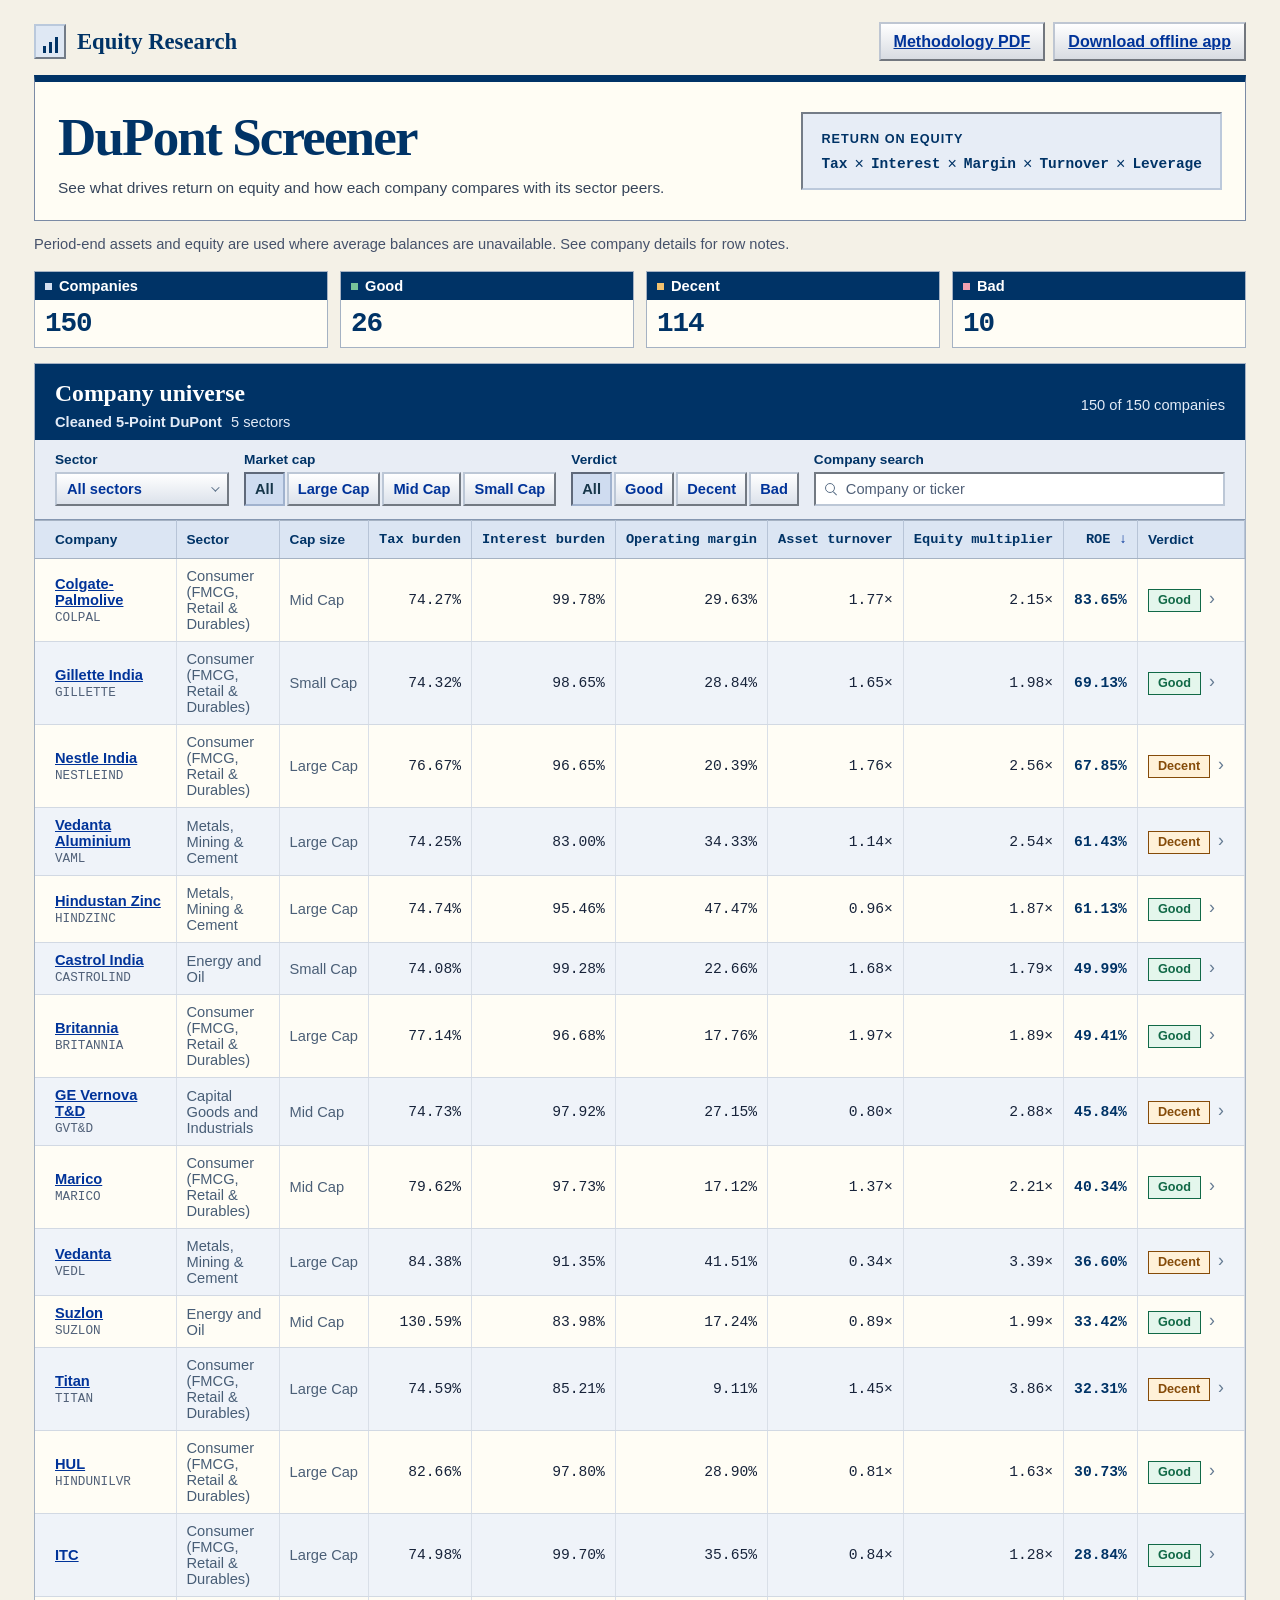
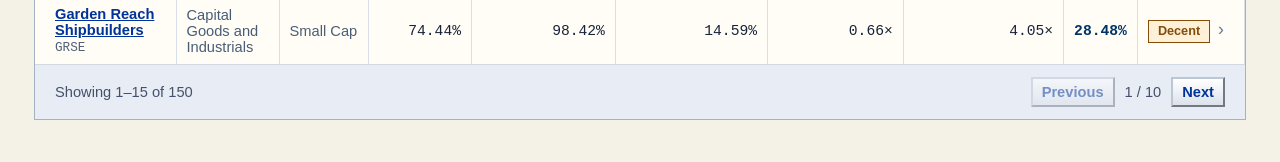
==== commit 48a16f41: "Package DuPont Screener as a double-clickable HTML app" ====
--- a/index.html
+++ b/index.html
@@ -4,6 +4,7 @@
   <meta charset="utf-8">
   <meta name="viewport" content="width=device-width, initial-scale=1">
   <meta name="description" content="Explore five-factor DuPont analysis across 150 companies.">
+  <link rel="icon" href="data:,">
   <title>DuPont Screener</title>
   <style>
 [data-testid="stHeader"] { background: transparent; height: 0; }
@@ -260,12 +261,14 @@
 body { margin: 0; background: #f4f1e7; color: #17233a; }
 .web-app { max-width: 1320px; margin: auto; padding: 22px clamp(12px, 3vw, 34px) 42px; }
 .web-header { display: flex; align-items: center; justify-content: space-between; gap: 12px; flex-wrap: wrap; margin-bottom: 14px; }
+.web-actions { display: flex; flex-wrap: wrap; gap: 8px; }
 .guide-link {
   display: inline-block; padding: 8px 13px; border: 2px outset #bec6d2;
   background: linear-gradient(#fff, #d8dce2); color: #003399;
   font: 700 calc(.84rem + 2pt) Verdana, Arial, sans-serif;
 }
 .guide-link:focus-visible { outline: 2px solid #003399; outline-offset: 2px; }
+.guide-link[hidden] { display: none; }
 .data-note { margin: 12px 0 16px; color: #45516a; font: calc(.75rem + 2pt)/1.5 Verdana, Arial, sans-serif; }
 .hero { box-sizing: border-box; }
 
@@ -278,7 +281,10 @@
         <span class="brand-mark" aria-hidden="true"><i></i><i></i><i></i></span>
         <span>Equity Research</span>
       </div>
-      <a class="guide-link" href="DuPont_Methodology_Guide.pdf" download>Methodology PDF</a>
+      <div class="web-actions">
+        <a class="guide-link" href="[data-uri]" download="DuPont_Methodology_Guide.pdf">Methodology PDF</a>
+        <a class="guide-link" id="download-app" href="./DuPont-Screener.html" download hidden>Download offline app</a>
+      </div>
     </header>
     <section class="hero" aria-labelledby="page-title">
       <div class="hero-copy">
@@ -649,6 +655,9 @@
 }
 
     mountScreen({ parentElement: document, data: JSON.parse(document.getElementById("stock-data").textContent) });
+    if (location.protocol === "https:" || location.protocol === "http:") {
+      document.getElementById("download-app").hidden = false;
+    }
   </script>
 </body>
 </html>
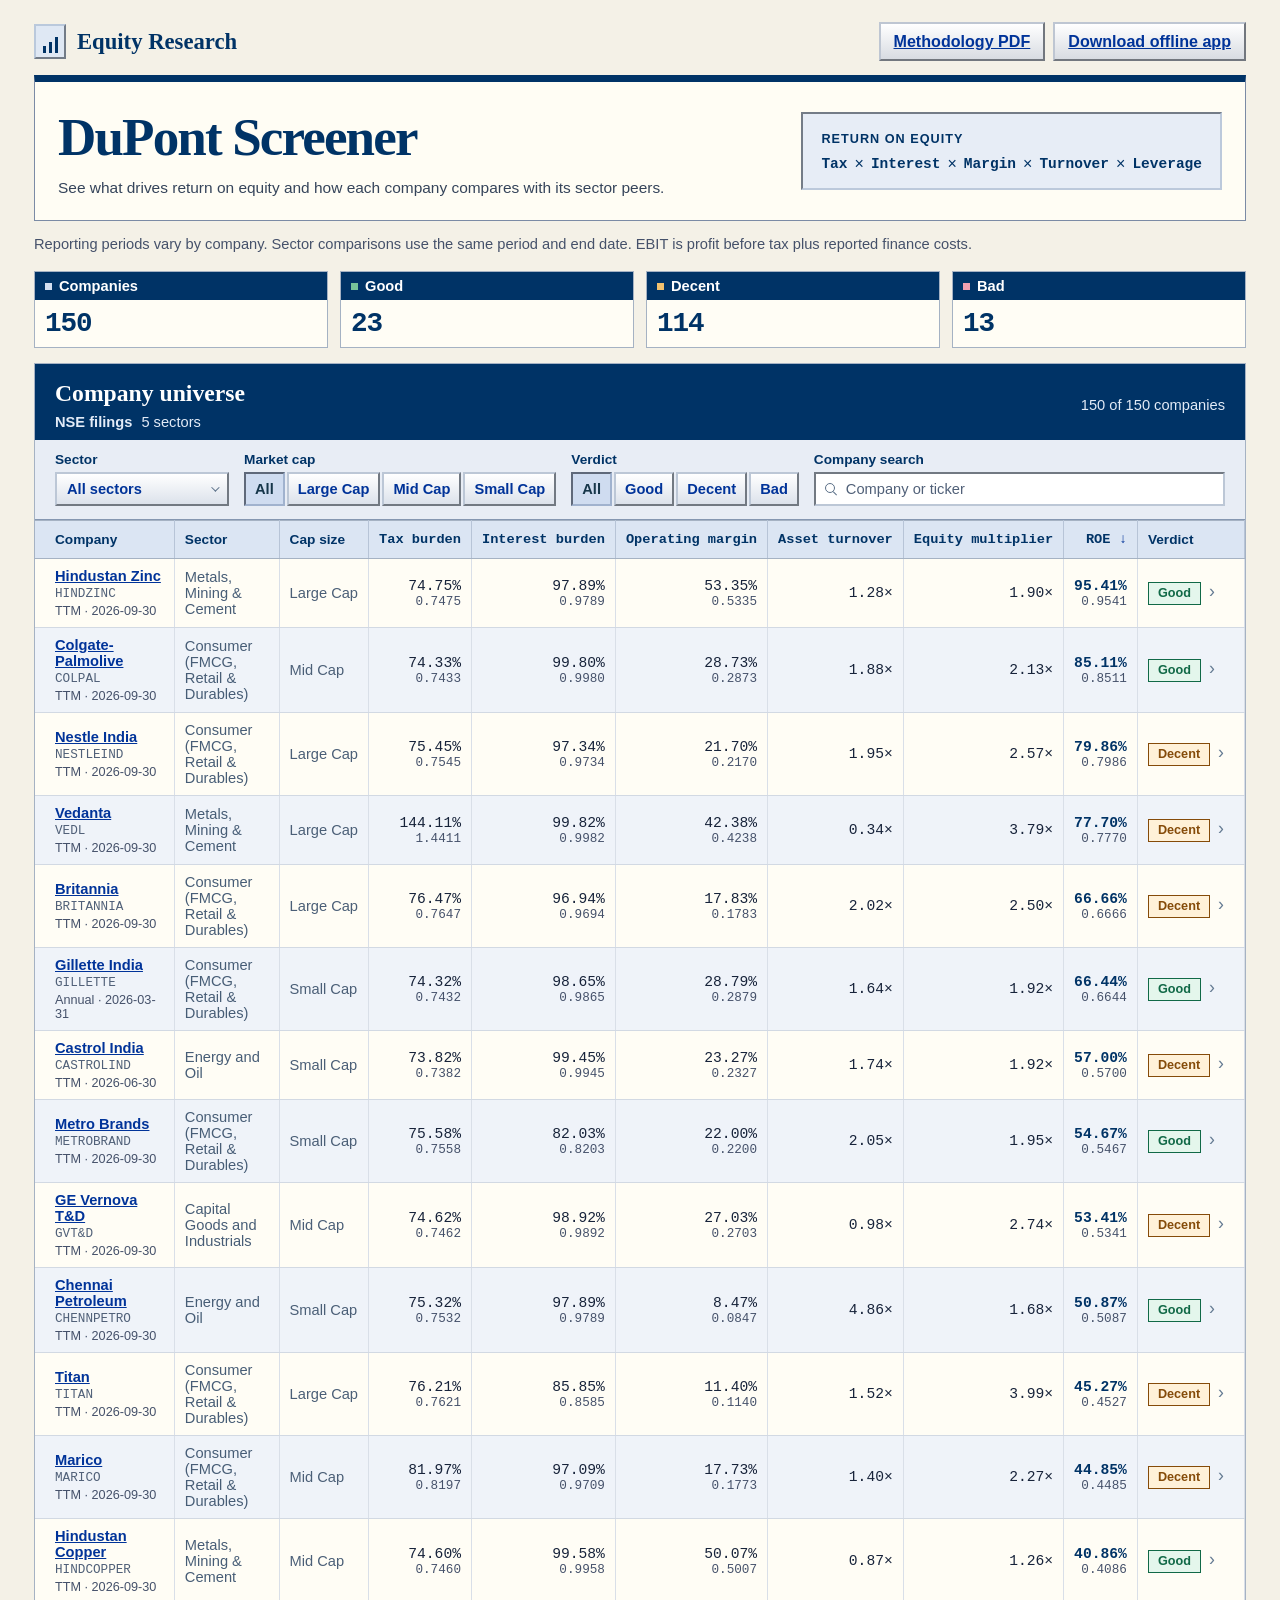
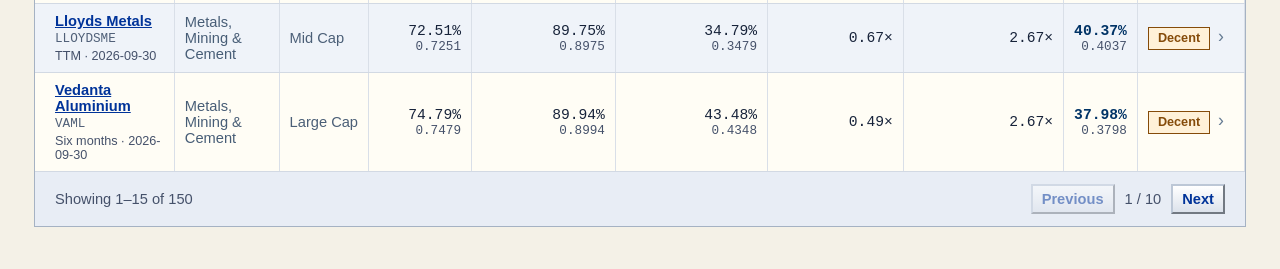
==== commit d4856d2c: "Refresh DuPont ratios from NSE filings and show financial inputs" ====
--- a/index.html
+++ b/index.html
@@ -252,6 +252,14 @@
 .company-meta { color: #e2ebf7; }
 .ratio-card { border-top: 4px solid #003366; }
 .diagnostic { background: #edf1f8; }
+.ratio-decimal, .filing-period { display: block; color: var(--muted); font-size: calc(10px + 2pt); font-weight: 400; }
+.filing-period { margin-top: 3px; }
+.ratio-value .ratio-decimal { letter-spacing: 0; }
+.filing-sources { display: flex; flex-wrap: wrap; gap: 12px; }
+.filing-sources a { color: #003399; text-decoration: underline; }
+.filing-inputs { display: grid; grid-template-columns: repeat(auto-fit, minmax(120px, 1fr)); gap: 6px; margin: 6px 0 12px; }
+.filing-inputs > div { padding: 8px; background: #e8edf5; }
+.filing-inputs dd { margin: 3px 0 0; color: #003366; font: bold 1em "Courier New", monospace; }
 @media (max-width: 640px) {
   .drawer-top { margin: -14px -14px 0; padding-inline: 14px; }
   .segments { flex-wrap: wrap; }
@@ -296,7 +304,7 @@
         <div class="factor-line"><span>Tax</span><b>×</b><span>Interest</span><b>×</b><span>Margin</span><b>×</b><span>Turnover</span><b>×</b><span>Leverage</span></div>
       </div>
     </section>
-    <p class="data-note">Period-end assets and equity are used where average balances are unavailable. See company details for row notes.</p>
+    <p class="data-note">Reporting periods vary by company. Sector comparisons use the same period and end date. EBIT is profit before tax plus reported finance costs.</p>
     <noscript><p>Enable JavaScript to search and compare companies.</p></noscript>
 <section class="screen" aria-labelledby="universe-title">
   <div class="stat-grid" aria-label="Dataset summary"></div>
@@ -368,12 +376,13 @@
 </section>
 
   </main>
-  <script id="stock-data" type="application/json">{"source":"Cleaned 5-Point DuPont","rows":[{"company":"Reliance Industries","ticker":"RELIANCE","sector":"Energy and Oil","sector_key":"energy and oil","cap":"Large Cap","ratios":{"tax":0.777463828128806,"interest":0.8198611397722053,"margin":0.14228627176116238,"turnover":0.4848485405130362,"leverage":2.0053542518137597,"roa":0.06898729119844081,"roe":0.08818215138884541},"verdict":"Decent","invalid_equity":false,"rule":"Other Comparable Profile","reason":"The inputs support a sector comparison. The profile falls outside the named grading rules.","cards":{"tax":{"label":"Tax burden","description":"The share of pretax profit that reaches net income.","status":"Optimal","detail":"The share of pretax profit retained meets or exceeds the sector median.","band":"","quartiles":[0.7411364111922886,0.7631425972795869,0.7861795901487425]},"interest":{"label":"Interest burden","description":"The share of operating profit that reaches pretax income after financing and other non-operating items.","status":"Optimal","detail":"81.99% of EBIT reaches pretax profit, meeting the 80% screen.","band":"","quartiles":[0.7080707730425798,0.8447688367137685,0.9410557536188837]},"margin":{"label":"Operating margin","description":"The operating profit earned on each unit of revenue.","status":"Warning","detail":"Operating margin falls below the sector’s 35th-percentile cutoff.","band":"Weak","quartiles":[0.125884412962874,0.186838867281094,0.30857859700127116]},"turnover":{"label":"Asset turnover","description":"The revenue generated by each unit of average assets.","status":"Neutral","detail":"Asset turnover sits in the middle sector band.","band":"Moderate","quartiles":[0.33890492724447063,0.6051435172326969,1.2262173849467293]},"leverage":{"label":"Equity multiplier","description":"The amount of book assets supported by each unit of book equity.","status":"Optimal","detail":"Leverage is within 1.3× the sector median and interest burden clears 80%.","band":"","quartiles":[1.8974561155752814,2.208056555104239,3.056237745668195]}},"roa_median":0.10544389888360609,"peer_count":30,"notes":["Period-end assets used as a proxy for average assets.","Period-end equity used as a proxy for average equity."],"line":2},{"company":"NTPC","ticker":"NTPC","sector":"Energy and Oil","sector_key":"energy and oil","cap":"Large Cap","ratios":{"tax":0.8555189763339338,"interest":0.6999717385160547,"margin":0.24547856018357928,"turnover":0.3355496184026273,"leverage":2.6447268094699106,"roa":0.0823702371956264,"roe":0.13045516757990652},"verdict":"Decent","invalid_equity":false,"rule":"Other Comparable Profile","reason":"The inputs support a sector comparison. The profile falls outside the named grading rules.","cards":{"tax":{"label":"Tax burden","description":"The share of pretax profit that reaches net income.","status":"Optimal","detail":"The share of pretax profit retained meets or exceeds the sector median.","band":"","quartiles":[0.7411364111922886,0.7631425972795869,0.7861795901487425]},"interest":{"label":"Interest burden","description":"The share of operating profit that reaches pretax income after financing and other non-operating items.","status":"Warning","detail":"Only 70.00% of EBIT reaches pretax profit. Check financing costs and other non-operating items.","band":"","quartiles":[0.7080707730425798,0.8447688367137685,0.9410557536188837]},"margin":{"label":"Operating margin","description":"The operating profit earned on each unit of revenue.","status":"Optimal","detail":"Operating margin exceeds the sector’s 65th-percentile cutoff.","band":"Strong","quartiles":[0.125884412962874,0.186838867281094,0.30857859700127116]},"turnover":{"label":"Asset turnover","description":"The revenue generated by each unit of average assets.","status":"Warning","detail":"Asset turnover falls below the sector’s 35th-percentile cutoff.","band":"Weak","quartiles":[0.33890492724447063,0.6051435172326969,1.2262173849467293]},"leverage":{"label":"Equity multiplier","description":"The amount of book assets supported by each unit of book equity.","status":"Neutral","detail":"Interpret the equity multiplier alongside the share of EBIT that reaches pretax profit.","band":"","quartiles":[1.8974561155752814,2.208056555104239,3.056237745668195]}},"roa_median":0.10544389888360609,"peer_count":30,"notes":["Period-end assets used as a proxy for average assets.","Period-end equity used as a proxy for average equity."],"line":3},{"company":"Adani Power","ticker":"ADANIPOWER","sector":"Energy and Oil","sector_key":"energy and oil","cap":"Large Cap","ratios":{"tax":0.8368387096774194,"interest":0.8215402554725182,"margin":0.34783650743902217,"turnover":0.383412620432745,"leverage":2.130493057438029,"roa":0.1333649067993695,"roe":0.1953405017921147},"verdict":"Good","invalid_equity":false,"rule":"Quality Compounder","reason":"Positive ROE meets the sector’s 70th-percentile cutoff. Margin or turnover provides support with controlled leverage and healthy interest burden.","cards":{"tax":{"label":"Tax burden","description":"The share of pretax profit that reaches net income.","status":"Optimal","detail":"The share of pretax profit retained meets or exceeds the sector median.","band":"","quartiles":[0.7411364111922886,0.7631425972795869,0.7861795901487425]},"interest":{"label":"Interest burden","description":"The share of operating profit that reaches pretax income after financing and other non-operating items.","status":"Optimal","detail":"82.15% of EBIT reaches pretax profit, meeting the 80% screen.","band":"","quartiles":[0.7080707730425798,0.8447688367137685,0.9410557536188837]},"margin":{"label":"Operating margin","description":"The operating profit earned on each unit of revenue.","status":"Optimal","detail":"Operating margin exceeds the sector’s 65th-percentile cutoff.","band":"Strong","quartiles":[0.125884412962874,0.186838867281094,0.30857859700127116]},"turnover":{"label":"Asset turnover","description":"The revenue generated by each unit of average assets.","status":"Warning","detail":"Asset turnover falls below the sector’s 35th-percentile cutoff.","band":"Weak","quartiles":[0.33890492724447063,0.6051435172326969,1.2262173849467293]},"leverage":{"label":"Equity multiplier","description":"The amount of book assets supported by each unit of book equity.","status":"Optimal","detail":"Leverage is within 1.3× the sector median and interest burden clears 80%.","band":"","quartiles":[1.8974561155752814,2.208056555104239,3.056237745668195]}},"roa_median":0.10544389888360609,"peer_count":30,"notes":["Period-end assets used as a proxy for average assets.","Period-end equity used as a proxy for average equity."],"line":4},{"company":"ONGC","ticker":"ONGC","sector":"Energy and Oil","sector_key":"energy and oil","cap":"Large Cap","ratios":{"tax":0.7363323129704391,"interest":0.838454099092397,"margin":0.13250682233025501,"turnover":0.7747727220653715,"leverage":1.9175382542537949,"roa":0.10266267142904423,"roe":0.12153734625683132},"verdict":"Decent","invalid_equity":false,"rule":"Stable Operations","reason":"Positive operating margin and at least 75% interest burden accompany mid-range sector operating ROA.","cards":{"tax":{"label":"Tax burden","description":"The share of pretax profit that reaches net income.","status":"Neutral","detail":"Compare the retained share with peers and check for one-off tax items.","band":"","quartiles":[0.7411364111922886,0.7631425972795869,0.7861795901487425]},"interest":{"label":"Interest burden","description":"The share of operating profit that reaches pretax income after financing and other non-operating items.","status":"Optimal","detail":"83.85% of EBIT reaches pretax profit, meeting the 80% screen.","band":"","quartiles":[0.7080707730425798,0.8447688367137685,0.9410557536188837]},"margin":{"label":"Operating margin","description":"The operating profit earned on each unit of revenue.","status":"Warning","detail":"Operating margin falls below the sector’s 35th-percentile cutoff.","band":"Weak","quartiles":[0.125884412962874,0.186838867281094,0.30857859700127116]},"turnover":{"label":"Asset turnover","description":"The revenue generated by each unit of average assets.","status":"Neutral","detail":"Asset turnover sits in the middle sector band.","band":"Moderate","quartiles":[0.33890492724447063,0.6051435172326969,1.2262173849467293]},"leverage":{"label":"Equity multiplier","description":"The amount of book assets supported by each unit of book equity.","status":"Optimal","detail":"Leverage is within 1.3× the sector median and interest burden clears 80%.","band":"","quartiles":[1.8974561155752814,2.208056555104239,3.056237745668195]}},"roa_median":0.10544389888360609,"peer_count":30,"notes":["Period-end assets used as a proxy for average assets.","Period-end equity used as a proxy for average equity."],"line":5},{"company":"Coal India","ticker":"COALINDIA","sector":"Energy and Oil","sector_key":"energy and oil","cap":"Large Cap","ratios":{"tax":0.7411444791641819,"interest":0.971812049421637,"margin":0.25616983372921615,"turnover":0.593049627407063,"leverage":2.3466468327755052,"roa":0.15192142444604093,"roe":0.2567745134498574},"verdict":"Good","invalid_equity":false,"rule":"Quality Compounder","reason":"Positive ROE meets the sector’s 70th-percentile cutoff. Margin or turnover provides support with controlled leverage and healthy interest burden.","cards":{"tax":{"label":"Tax burden","description":"The share of pretax profit that reaches net income.","status":"Neutral","detail":"Compare the retained share with peers and check for one-off tax items.","band":"","quartiles":[0.7411364111922886,0.7631425972795869,0.7861795901487425]},"interest":{"label":"Interest burden","description":"The share of operating profit that reaches pretax income after financing and other non-operating items.","status":"Optimal","detail":"97.18% of EBIT reaches pretax profit, meeting the 80% screen.","band":"","quartiles":[0.7080707730425798,0.8447688367137685,0.9410557536188837]},"margin":{"label":"Operating margin","description":"The operating profit earned on each unit of revenue.","status":"Optimal","detail":"Operating margin exceeds the sector’s 65th-percentile cutoff.","band":"Strong","quartiles":[0.125884412962874,0.186838867281094,0.30857859700127116]},"turnover":{"label":"Asset turnover","description":"The revenue generated by each unit of average assets.","status":"Neutral","detail":"Asset turnover sits in the middle sector band.","band":"Moderate","quartiles":[0.33890492724447063,0.6051435172326969,1.2262173849467293]},"leverage":{"label":"Equity multiplier","description":"The amount of book assets supported by each unit of book equity.","status":"Optimal","detail":"Leverage is within 1.3× the sector median and interest burden clears 80%.","band":"","quartiles":[1.8974561155752814,2.208056555104239,3.056237745668195]}},"roa_median":0.10544389888360609,"peer_count":30,"notes":["Period-end assets used as a proxy for average assets.","Period-end equity used as a proxy for average equity."],"line":6},{"company":"Power Grid","ticker":"POWERGRID","sector":"Energy and Oil","sector_key":"energy and oil","cap":"Large Cap","ratios":{"tax":0.8255416191562144,"interest":0.6954797779540047,"margin":0.5936276292983544,"turnover":0.15859220698127421,"leverage":2.932254661969869,"roa":0.09414471585548775,"roe":0.1584970246979919},"verdict":"Decent","invalid_equity":false,"rule":"Other Comparable Profile","reason":"The inputs support a sector comparison. The profile falls outside the named grading rules.","cards":{"tax":{"label":"Tax burden","description":"The share of pretax profit that reaches net income.","status":"Optimal","detail":"The share of pretax profit retained meets or exceeds the sector median.","band":"","quartiles":[0.7411364111922886,0.7631425972795869,0.7861795901487425]},"interest":{"label":"Interest burden","description":"The share of operating profit that reaches pretax income after financing and other non-operating items.","status":"Warning","detail":"Only 69.55% of EBIT reaches pretax profit. Check financing costs and other non-operating items.","band":"","quartiles":[0.7080707730425798,0.8447688367137685,0.9410557536188837]},"margin":{"label":"Operating margin","description":"The operating profit earned on each unit of revenue.","status":"Optimal","detail":"Operating margin exceeds the sector’s 65th-percentile cutoff.","band":"Strong","quartiles":[0.125884412962874,0.186838867281094,0.30857859700127116]},"turnover":{"label":"Asset turnover","description":"The revenue generated by each unit of average assets.","status":"Warning","detail":"Asset turnover falls below the sector’s 35th-percentile cutoff.","band":"Weak","quartiles":[0.33890492724447063,0.6051435172326969,1.2262173849467293]},"leverage":{"label":"Equity multiplier","description":"The amount of book assets supported by each unit of book equity.","status":"Neutral","detail":"Interpret the equity multiplier alongside the share of EBIT that reaches pretax profit.","band":"","quartiles":[1.8974561155752814,2.208056555104239,3.056237745668195]}},"roa_median":0.10544389888360609,"peer_count":30,"notes":["Period-end assets used as a proxy for average assets.","Period-end equity used as a proxy for average equity."],"line":7},{"company":"Indian Oil","ticker":"IOC","sector":"Energy and Oil","sector_key":"energy and oil","cap":"Large Cap","ratios":{"tax":0.7599700723830735,"interest":0.8730896606204236,"margin":0.08391731417680692,"turnover":1.4818400610557814,"leverage":2.346959405536737,"roa":0.12435203796339676,"roe":0.1936483586642311},"verdict":"Good","invalid_equity":false,"rule":"Quality Compounder","reason":"Positive ROE meets the sector’s 70th-percentile cutoff. Margin or turnover provides support with controlled leverage and healthy interest burden.","cards":{"tax":{"label":"Tax burden","description":"The share of pretax profit that reaches net income.","status":"Neutral","detail":"Compare the retained share with peers and check for one-off tax items.","band":"","quartiles":[0.7411364111922886,0.7631425972795869,0.7861795901487425]},"interest":{"label":"Interest burden","description":"The share of operating profit that reaches pretax income after financing and other non-operating items.","status":"Optimal","detail":"87.31% of EBIT reaches pretax profit, meeting the 80% screen.","band":"","quartiles":[0.7080707730425798,0.8447688367137685,0.9410557536188837]},"margin":{"label":"Operating margin","description":"The operating profit earned on each unit of revenue.","status":"Warning","detail":"Operating margin falls below the sector’s 35th-percentile cutoff.","band":"Weak","quartiles":[0.125884412962874,0.186838867281094,0.30857859700127116]},"turnover":{"label":"Asset turnover","description":"The revenue generated by each unit of average assets.","status":"Optimal","detail":"Asset turnover exceeds the sector’s 65th-percentile cutoff.","band":"Strong","quartiles":[0.33890492724447063,0.6051435172326969,1.2262173849467293]},"leverage":{"label":"Equity multiplier","description":"The amount of book assets supported by each unit of book equity.","status":"Optimal","detail":"Leverage is within 1.3× the sector median and interest burden clears 80%.","band":"","quartiles":[1.8974561155752814,2.208056555104239,3.056237745668195]}},"roa_median":0.10544389888360609,"peer_count":30,"notes":["Period-end assets used as a proxy for average assets.","Period-end equity used as a proxy for average equity."],"line":8},{"company":"Adani Green Energy","ticker":"ADANIGREEN","sector":"Energy and Oil","sector_key":"energy and oil","cap":"Large Cap","ratios":{"tax":0.9930034982508745,"interest":0.23582793164407778,"margin":0.6563273514851485,"turnover":0.09041318152572243,"leverage":4.785568459453128,"roa":0.05934064397012336,"roe":0.06650155627698383},"verdict":"Decent","invalid_equity":false,"rule":"Other Comparable Profile","reason":"The inputs support a sector comparison. The profile falls outside the named grading rules.","cards":{"tax":{"label":"Tax burden","description":"The share of pretax profit that reaches net income.","status":"Optimal","detail":"The share of pretax profit retained meets or exceeds the sector median.","band":"","quartiles":[0.7411364111922886,0.7631425972795869,0.7861795901487425]},"interest":{"label":"Interest burden","description":"The share of operating profit that reaches pretax income after financing and other non-operating items.","status":"Warning","detail":"Only 23.58% of EBIT reaches pretax profit. Check financing costs and other non-operating items.","band":"","quartiles":[0.7080707730425798,0.8447688367137685,0.9410557536188837]},"margin":{"label":"Operating margin","description":"The operating profit earned on each unit of revenue.","status":"Optimal","detail":"Operating margin exceeds the sector’s 65th-percentile cutoff.","band":"Strong","quartiles":[0.125884412962874,0.186838867281094,0.30857859700127116]},"turnover":{"label":"Asset turnover","description":"The revenue generated by each unit of average assets.","status":"Warning","detail":"Asset turnover falls below the sector’s 35th-percentile cutoff.","band":"Weak","quartiles":[0.33890492724447063,0.6051435172326969,1.2262173849467293]},"leverage":{"label":"Equity multiplier","description":"The amount of book assets supported by each unit of book equity.","status":"Warning","detail":"High leverage of 4.79× coincides with an interest burden of 23.58%.","band":"","quartiles":[1.8974561155752814,2.208056555104239,3.056237745668195]}},"roa_median":0.10544389888360609,"peer_count":30,"notes":["Period-end assets used as a proxy for average assets.","Period-end equity used as a proxy for average equity."],"line":9},{"company":"BPCL","ticker":"BPCL","sector":"Energy and Oil","sector_key":"energy and oil","cap":"Large Cap","ratios":{"tax":0.7428070477997183,"interest":0.9217623993217465,"margin":0.0829122988919838,"turnover":1.8310486855230557,"leverage":2.4819159237703525,"roa":0.15181645589986165,"roe":0.25798883908516435},"verdict":"Good","invalid_equity":false,"rule":"Quality Compounder","reason":"Positive ROE meets the sector’s 70th-percentile cutoff. Margin or turnover provides support with controlled leverage and healthy interest burden.","cards":{"tax":{"label":"Tax burden","description":"The share of pretax profit that reaches net income.","status":"Neutral","detail":"Compare the retained share with peers and check for one-off tax items.","band":"","quartiles":[0.7411364111922886,0.7631425972795869,0.7861795901487425]},"interest":{"label":"Interest burden","description":"The share of operating profit that reaches pretax income after financing and other non-operating items.","status":"Optimal","detail":"92.18% of EBIT reaches pretax profit, meeting the 80% screen.","band":"","quartiles":[0.7080707730425798,0.8447688367137685,0.9410557536188837]},"margin":{"label":"Operating margin","description":"The operating profit earned on each unit of revenue.","status":"Warning","detail":"Operating margin falls below the sector’s 35th-percentile cutoff.","band":"Weak","quartiles":[0.125884412962874,0.186838867281094,0.30857859700127116]},"turnover":{"label":"Asset turnover","description":"The revenue generated by each unit of average assets.","status":"Optimal","detail":"Asset turnover exceeds the sector’s 65th-percentile cutoff.","band":"Strong","quartiles":[0.33890492724447063,0.6051435172326969,1.2262173849467293]},"leverage":{"label":"Equity multiplier","description":"The amount of book assets supported by each unit of book equity.","status":"Optimal","detail":"Leverage is within 1.3× the sector median and interest burden clears 80%.","band":"","quartiles":[1.8974561155752814,2.208056555104239,3.056237745668195]}},"roa_median":0.10544389888360609,"peer_count":30,"notes":["Period-end assets used as a proxy for average assets.","Period-end equity used as a proxy for average equity."],"line":10},{"company":"Tata Power","ticker":"TATAPOWER","sector":"Energy and Oil","sector_key":"energy and oil","cap":"Large Cap","ratios":{"tax":0.77124773960217,"interest":0.5579752795762213,"margin":0.19050441301318297,"turnover":0.35762814784262503,"leverage":3.672016660005469,"roa":0.0681297403817511,"roe":0.10765897473653209},"verdict":"Decent","invalid_equity":false,"rule":"Other Comparable Profile","reason":"The inputs support a sector comparison. The profile falls outside the named grading rules.","cards":{"tax":{"label":"Tax burden","description":"The share of pretax profit that reaches net income.","status":"Optimal","detail":"The share of pretax profit retained meets or exceeds the sector median.","band":"","quartiles":[0.7411364111922886,0.7631425972795869,0.7861795901487425]},"interest":{"label":"Interest burden","description":"The share of operating profit that reaches pretax income after financing and other non-operating items.","status":"Warning","detail":"Only 55.80% of EBIT reaches pretax profit. Check financing costs and other non-operating items.","band":"","quartiles":[0.7080707730425798,0.8447688367137685,0.9410557536188837]},"margin":{"label":"Operating margin","description":"The operating profit earned on each unit of revenue.","status":"Neutral","detail":"Operating margin sits in the middle sector band.","band":"Moderate","quartiles":[0.125884412962874,0.186838867281094,0.30857859700127116]},"turnover":{"label":"Asset turnover","description":"The revenue generated by each unit of average assets.","status":"Warning","detail":"Asset turnover falls below the sector’s 35th-percentile cutoff.","band":"Weak","quartiles":[0.33890492724447063,0.6051435172326969,1.2262173849467293]},"leverage":{"label":"Equity multiplier","description":"The amount of book assets supported by each unit of book equity.","status":"Warning","detail":"High leverage of 3.67× coincides with an interest burden of 55.80%.","band":"","quartiles":[1.8974561155752814,2.208056555104239,3.056237745668195]}},"roa_median":0.10544389888360609,"peer_count":30,"notes":["Period-end assets used as a proxy for average assets.","Period-end equity used as a proxy for average equity."],"line":11},{"company":"JSW Energy","ticker":"JSWENERGY","sector":"Energy and Oil","sector_key":"energy and oil","cap":"Mid Cap","ratios":{"tax":1.2475158084914182,"interest":0.29758064516129035,"margin":0.39362996666843025,"turnover":0.15266503509494617,"leverage":3.6872561574887572,"roa":0.060093532675858395,"roe":0.0822586889835304},"verdict":"Decent","invalid_equity":false,"rule":"Other Comparable Profile","reason":"The inputs support a sector comparison. The profile falls outside the named grading rules.","cards":{"tax":{"label":"Tax burden","description":"The share of pretax profit that reaches net income.","status":"Neutral","detail":"Net income exceeds pretax income. Check tax benefits and other adjustments.","band":"","quartiles":[0.7411364111922886,0.7631425972795869,0.7861795901487425]},"interest":{"label":"Interest burden","description":"The share of operating profit that reaches pretax income after financing and other non-operating items.","status":"Warning","detail":"Only 29.76% of EBIT reaches pretax profit. Check financing costs and other non-operating items.","band":"","quartiles":[0.7080707730425798,0.8447688367137685,0.9410557536188837]},"margin":{"label":"Operating margin","description":"The operating profit earned on each unit of revenue.","status":"Optimal","detail":"Operating margin exceeds the sector’s 65th-percentile cutoff.","band":"Strong","quartiles":[0.125884412962874,0.186838867281094,0.30857859700127116]},"turnover":{"label":"Asset turnover","description":"The revenue generated by each unit of average assets.","status":"Warning","detail":"Asset turnover falls below the sector’s 35th-percentile cutoff.","band":"Weak","quartiles":[0.33890492724447063,0.6051435172326969,1.2262173849467293]},"leverage":{"label":"Equity multiplier","description":"The amount of book assets supported by each unit of book equity.","status":"Warning","detail":"High leverage of 3.69× coincides with an interest burden of 29.76%.","band":"","quartiles":[1.8974561155752814,2.208056555104239,3.056237745668195]}},"roa_median":0.10544389888360609,"peer_count":30,"notes":["Period-end assets used as a proxy for average assets.","Period-end equity used as a proxy for average equity."],"line":12},{"company":"Waaree","ticker":"WAAREEENER","sector":"Energy and Oil","sector_key":"energy and oil","cap":"Mid Cap","ratios":{"tax":0.7688044338875692,"interest":0.9474868717179294,"margin":0.20092700757433019,"turnover":0.8850091712522928,"leverage":1.99740207833733,"roa":0.17782224445556113,"roe":0.25872635225153207},"verdict":"Good","invalid_equity":false,"rule":"Quality Compounder","reason":"Positive ROE meets the sector’s 70th-percentile cutoff. Margin or turnover provides support with controlled leverage and healthy interest burden.","cards":{"tax":{"label":"Tax burden","description":"The share of pretax profit that reaches net income.","status":"Optimal","detail":"The share of pretax profit retained meets or exceeds the sector median.","band":"","quartiles":[0.7411364111922886,0.7631425972795869,0.7861795901487425]},"interest":{"label":"Interest burden","description":"The share of operating profit that reaches pretax income after financing and other non-operating items.","status":"Optimal","detail":"94.75% of EBIT reaches pretax profit, meeting the 80% screen.","band":"","quartiles":[0.7080707730425798,0.8447688367137685,0.9410557536188837]},"margin":{"label":"Operating margin","description":"The operating profit earned on each unit of revenue.","status":"Neutral","detail":"Operating margin sits in the middle sector band.","band":"Moderate","quartiles":[0.125884412962874,0.186838867281094,0.30857859700127116]},"turnover":{"label":"Asset turnover","description":"The revenue generated by each unit of average assets.","status":"Optimal","detail":"Asset turnover exceeds the sector’s 65th-percentile cutoff.","band":"Strong","quartiles":[0.33890492724447063,0.6051435172326969,1.2262173849467293]},"leverage":{"label":"Equity multiplier","description":"The amount of book assets supported by each unit of book equity.","status":"Optimal","detail":"Leverage is within 1.3× the sector median and interest burden clears 80%.","band":"","quartiles":[1.8974561155752814,2.208056555104239,3.056237745668195]}},"roa_median":0.10544389888360609,"peer_count":30,"notes":["Period-end assets used as a proxy for average assets.","Period-end equity used as a proxy for average equity."],"line":13},{"company":"HPCL","ticker":"HINDPETRO","sector":"Energy and Oil","sector_key":"energy and oil","cap":"Mid Cap","ratios":{"tax":0.7634740671799645,"interest":0.8743804098542576,"margin":0.06119460082259813,"turnover":2.175525942559981,"leverage":3.0975654402343036,"roa":0.1331304416341646,"roe":0.27529135395692234},"verdict":"Decent","invalid_equity":false,"rule":"Volume offsets margin","reason":"Above-quartile turnover lifts operating ROA above the sector median despite a below-P35 operating margin.","cards":{"tax":{"label":"Tax burden","description":"The share of pretax profit that reaches net income.","status":"Optimal","detail":"The share of pretax profit retained meets or exceeds the sector median.","band":"","quartiles":[0.7411364111922886,0.7631425972795869,0.7861795901487425]},"interest":{"label":"Interest burden","description":"The share of operating profit that reaches pretax income after financing and other non-operating items.","status":"Optimal","detail":"87.44% of EBIT reaches pretax profit, meeting the 80% screen.","band":"","quartiles":[0.7080707730425798,0.8447688367137685,0.9410557536188837]},"margin":{"label":"Operating margin","description":"The operating profit earned on each unit of revenue.","status":"Neutral","detail":"High turnover compensates for this weak margin and lifts operating ROA above the sector median.","band":"Weak","quartiles":[0.125884412962874,0.186838867281094,0.30857859700127116]},"turnover":{"label":"Asset turnover","description":"The revenue generated by each unit of average assets.","status":"Optimal","detail":"Asset turnover exceeds the sector’s 65th-percentile cutoff.","band":"Strong","quartiles":[0.33890492724447063,0.6051435172326969,1.2262173849467293]},"leverage":{"label":"Equity multiplier","description":"The amount of book assets supported by each unit of book equity.","status":"Neutral","detail":"Leverage is high at 3.10×. An interest burden of 87.44% tempers the financing signal.","band":"","quartiles":[1.8974561155752814,2.208056555104239,3.056237745668195]}},"roa_median":0.10544389888360609,"peer_count":30,"notes":["Period-end assets used as a proxy for average assets.","Period-end equity used as a proxy for average equity."],"line":14},{"company":"NTPC Green","ticker":"NTPCGREEN","sector":"Energy and Oil","sector_key":"energy and oil","cap":"Mid Cap","ratios":{"tax":0.7628111273792094,"interest":0.43200506008855155,"margin":0.553184044786564,"turnover":0.04733198635354907,"leverage":3.146698629423107,"roa":0.026183299658838727,"roe":0.027150971910990678},"verdict":"Decent","invalid_equity":false,"rule":"Other Comparable Profile","reason":"The inputs support a sector comparison. The profile falls outside the named grading rules.","cards":{"tax":{"label":"Tax burden","description":"The share of pretax profit that reaches net income.","status":"Neutral","detail":"Compare the retained share with peers and check for one-off tax items.","band":"","quartiles":[0.7411364111922886,0.7631425972795869,0.7861795901487425]},"interest":{"label":"Interest burden","description":"The share of operating profit that reaches pretax income after financing and other non-operating items.","status":"Warning","detail":"Only 43.20% of EBIT reaches pretax profit. Check financing costs and other non-operating items.","band":"","quartiles":[0.7080707730425798,0.8447688367137685,0.9410557536188837]},"margin":{"label":"Operating margin","description":"The operating profit earned on each unit of revenue.","status":"Optimal","detail":"Operating margin exceeds the sector’s 65th-percentile cutoff.","band":"Strong","quartiles":[0.125884412962874,0.186838867281094,0.30857859700127116]},"turnover":{"label":"Asset turnover","description":"The revenue generated by each unit of average assets.","status":"Warning","detail":"Asset turnover falls below the sector’s 35th-percentile cutoff.","band":"Weak","quartiles":[0.33890492724447063,0.6051435172326969,1.2262173849467293]},"leverage":{"label":"Equity multiplier","description":"The amount of book assets supported by each unit of book equity.","status":"Warning","detail":"High leverage of 3.15× coincides with an interest burden of 43.20%.","band":"","quartiles":[1.8974561155752814,2.208056555104239,3.056237745668195]}},"roa_median":0.10544389888360609,"peer_count":30,"notes":["Period-end assets used as a proxy for average assets.","Period-end equity used as a proxy for average equity."],"line":15},{"company":"NHPC","ticker":"NHPC","sector":"Energy and Oil","sector_key":"energy and oil","cap":"Mid Cap","ratios":{"tax":1.08371854134566,"interest":0.7323678766221553,"margin":0.4577701248385708,"turnover":0.09678602081545243,"leverage":2.4792273525462245,"roa":0.04430574883131817,"roe":0.08718107633508933},"verdict":"Decent","invalid_equity":false,"rule":"Other Comparable Profile","reason":"The inputs support a sector comparison. The profile falls outside the named grading rules.","cards":{"tax":{"label":"Tax burden","description":"The share of pretax profit that reaches net income.","status":"Neutral","detail":"Net income exceeds pretax income. Check tax benefits and other adjustments.","band":"","quartiles":[0.7411364111922886,0.7631425972795869,0.7861795901487425]},"interest":{"label":"Interest burden","description":"The share of operating profit that reaches pretax income after financing and other non-operating items.","status":"Neutral","detail":"Between 70% and 80% of EBIT reaches pretax profit.","band":"","quartiles":[0.7080707730425798,0.8447688367137685,0.9410557536188837]},"margin":{"label":"Operating margin","description":"The operating profit earned on each unit of revenue.","status":"Optimal","detail":"Operating margin exceeds the sector’s 65th-percentile cutoff.","band":"Strong","quartiles":[0.125884412962874,0.186838867281094,0.30857859700127116]},"turnover":{"label":"Asset turnover","description":"The revenue generated by each unit of average assets.","status":"Warning","detail":"Asset turnover falls below the sector’s 35th-percentile cutoff.","band":"Weak","quartiles":[0.33890492724447063,0.6051435172326969,1.2262173849467293]},"leverage":{"label":"Equity multiplier","description":"The amount of book assets supported by each unit of book equity.","status":"Neutral","detail":"Interpret the equity multiplier alongside the share of EBIT that reaches pretax profit.","band":"","quartiles":[1.8974561155752814,2.208056555104239,3.056237745668195]}},"roa_median":0.10544389888360609,"peer_count":30,"notes":["Period-end assets used as a proxy for average assets.","Period-end equity used as a proxy for average equity."],"line":16},{"company":"Oil India","ticker":"OIL","sector":"Energy and Oil","sector_key":"energy and oil","cap":"Mid Cap","ratios":{"tax":0.7880400751408891,"interest":0.8883738179121083,"margin":0.3260481847586228,"turnover":0.26625618737172524,"leverage":1.9473222262276069,"roa":0.08681234657330276,"roe":0.1183486669905804},"verdict":"Decent","invalid_equity":false,"rule":"Other Comparable Profile","reason":"The inputs support a sector comparison. The profile falls outside the named grading rules.","cards":{"tax":{"label":"Tax burden","description":"The share of pretax profit that reaches net income.","status":"Optimal","detail":"The share of pretax profit retained meets or exceeds the sector median.","band":"","quartiles":[0.7411364111922886,0.7631425972795869,0.7861795901487425]},"interest":{"label":"Interest burden","description":"The share of operating profit that reaches pretax income after financing and other non-operating items.","status":"Optimal","detail":"88.84% of EBIT reaches pretax profit, meeting the 80% screen.","band":"","quartiles":[0.7080707730425798,0.8447688367137685,0.9410557536188837]},"margin":{"label":"Operating margin","description":"The operating profit earned on each unit of revenue.","status":"Optimal","detail":"Operating margin exceeds the sector’s 65th-percentile cutoff.","band":"Strong","quartiles":[0.125884412962874,0.186838867281094,0.30857859700127116]},"turnover":{"label":"Asset turnover","description":"The revenue generated by each unit of average assets.","status":"Warning","detail":"Asset turnover falls below the sector’s 35th-percentile cutoff.","band":"Weak","quartiles":[0.33890492724447063,0.6051435172326969,1.2262173849467293]},"leverage":{"label":"Equity multiplier","description":"The amount of book assets supported by each unit of book equity.","status":"Optimal","detail":"Leverage is within 1.3× the sector median and interest burden clears 80%.","band":"","quartiles":[1.8974561155752814,2.208056555104239,3.056237745668195]}},"roa_median":0.10544389888360609,"peer_count":30,"notes":["Period-end assets used as a proxy for average assets.","Period-end equity used as a proxy for average equity."],"line":17},{"company":"Torrent Power","ticker":"TORNTPOWER","sector":"Energy and Oil","sector_key":"energy and oil","cap":"Mid Cap","ratios":{"tax":0.7443473017787157,"interest":0.7802869912961656,"margin":0.1467582683145757,"turnover":0.643045843045843,"leverage":2.2856200527704487,"roa":0.09437229437229436,"roe":0.12527907448751774},"verdict":"Decent","invalid_equity":false,"rule":"Stable Operations","reason":"Positive operating margin and at least 75% interest burden accompany mid-range sector operating ROA.","cards":{"tax":{"label":"Tax burden","description":"The share of pretax profit that reaches net income.","status":"Neutral","detail":"Compare the retained share with peers and check for one-off tax items.","band":"","quartiles":[0.7411364111922886,0.7631425972795869,0.7861795901487425]},"interest":{"label":"Interest burden","description":"The share of operating profit that reaches pretax income after financing and other non-operating items.","status":"Neutral","detail":"Between 70% and 80% of EBIT reaches pretax profit.","band":"","quartiles":[0.7080707730425798,0.8447688367137685,0.9410557536188837]},"margin":{"label":"Operating margin","description":"The operating profit earned on each unit of revenue.","status":"Neutral","detail":"Operating margin sits in the middle sector band.","band":"Moderate","quartiles":[0.125884412962874,0.186838867281094,0.30857859700127116]},"turnover":{"label":"Asset turnover","description":"The revenue generated by each unit of average assets.","status":"Neutral","detail":"Asset turnover sits in the middle sector band.","band":"Moderate","quartiles":[0.33890492724447063,0.6051435172326969,1.2262173849467293]},"leverage":{"label":"Equity multiplier","description":"The amount of book assets supported by each unit of book equity.","status":"Neutral","detail":"Interpret the equity multiplier alongside the share of EBIT that reaches pretax profit.","band":"","quartiles":[1.8974561155752814,2.208056555104239,3.056237745668195]}},"roa_median":0.10544389888360609,"peer_count":30,"notes":["Period-end assets used as a proxy for average assets.","Period-end equity used as a proxy for average equity."],"line":18},{"company":"Suzlon","ticker":"SUZLON","sector":"Energy and Oil","sector_key":"energy and oil","cap":"Mid Cap","ratios":{"tax":1.305945499587118,"interest":0.8398058252427184,"margin":0.17236433181926847,"turnover":0.8867454555090359,"leverage":1.9937658495350803,"roa":0.15284328793258783,"roe":0.3342138630600168},"verdict":"Good","invalid_equity":false,"rule":"Quality Compounder","reason":"Positive ROE meets the sector’s 70th-percentile cutoff. Margin or turnover provides support with controlled leverage and healthy interest burden.","cards":{"tax":{"label":"Tax burden","description":"The share of pretax profit that reaches net income.","status":"Neutral","detail":"Net income exceeds pretax income. Check tax benefits and other adjustments.","band":"","quartiles":[0.7411364111922886,0.7631425972795869,0.7861795901487425]},"interest":{"label":"Interest burden","description":"The share of operating profit that reaches pretax income after financing and other non-operating items.","status":"Optimal","detail":"83.98% of EBIT reaches pretax profit, meeting the 80% screen.","band":"","quartiles":[0.7080707730425798,0.8447688367137685,0.9410557536188837]},"margin":{"label":"Operating margin","description":"The operating profit earned on each unit of revenue.","status":"Neutral","detail":"Operating margin sits in the middle sector band.","band":"Moderate","quartiles":[0.125884412962874,0.186838867281094,0.30857859700127116]},"turnover":{"label":"Asset turnover","description":"The revenue generated by each unit of average assets.","status":"Optimal","detail":"Asset turnover exceeds the sector’s 65th-percentile cutoff.","band":"Strong","quartiles":[0.33890492724447063,0.6051435172326969,1.2262173849467293]},"leverage":{"label":"Equity multiplier","description":"The amount of book assets supported by each unit of book equity.","status":"Optimal","detail":"Leverage is within 1.3× the sector median and interest burden clears 80%.","band":"","quartiles":[1.8974561155752814,2.208056555104239,3.056237745668195]}},"roa_median":0.10544389888360609,"peer_count":30,"notes":["Period-end assets used as a proxy for average assets.","Period-end equity used as a proxy for average equity."],"line":19},{"company":"Adani Total Gas","ticker":"ATGL","sector":"Energy and Oil","sector_key":"energy and oil","cap":"Mid Cap","ratios":{"tax":0.7437641723356009,"interest":0.8724035608308606,"margin":0.17153036986766204,"turnover":0.6172374070583307,"leverage":1.9627954779033916,"roa":0.10587496072887215,"roe":0.1348406988694759},"verdict":"Decent","invalid_equity":false,"rule":"Stable Operations","reason":"Positive operating margin and at least 75% interest burden accompany mid-range sector operating ROA.","cards":{"tax":{"label":"Tax burden","description":"The share of pretax profit that reaches net income.","status":"Neutral","detail":"Compare the retained share with peers and check for one-off tax items.","band":"","quartiles":[0.7411364111922886,0.7631425972795869,0.7861795901487425]},"interest":{"label":"Interest burden","description":"The share of operating profit that reaches pretax income after financing and other non-operating items.","status":"Optimal","detail":"87.24% of EBIT reaches pretax profit, meeting the 80% screen.","band":"","quartiles":[0.7080707730425798,0.8447688367137685,0.9410557536188837]},"margin":{"label":"Operating margin","description":"The operating profit earned on each unit of revenue.","status":"Neutral","detail":"Operating margin sits in the middle sector band.","band":"Moderate","quartiles":[0.125884412962874,0.186838867281094,0.30857859700127116]},"turnover":{"label":"Asset turnover","description":"The revenue generated by each unit of average assets.","status":"Neutral","detail":"Asset turnover sits in the middle sector band.","band":"Moderate","quartiles":[0.33890492724447063,0.6051435172326969,1.2262173849467293]},"leverage":{"label":"Equity multiplier","description":"The amount of book assets supported by each unit of book equity.","status":"Optimal","detail":"Leverage is within 1.3× the sector median and interest burden clears 80%.","band":"","quartiles":[1.8974561155752814,2.208056555104239,3.056237745668195]}},"roa_median":0.10544389888360609,"peer_count":30,"notes":["Period-end assets used as a proxy for average assets.","Period-end equity used as a proxy for average equity."],"line":20},{"company":"Petronet LNG","ticker":"PETRONET","sector":"Energy and Oil","sector_key":"energy and oil","cap":"Mid Cap","ratios":{"tax":0.7636612021857924,"interest":0.9557918298824846,"margin":0.1232555466145534,"turnover":1.5832483983692487,"leverage":1.2327574601750055,"roa":0.19514414676761793,"roe":0.17558896118465336},"verdict":"Decent","invalid_equity":false,"rule":"Volume offsets margin","reason":"Above-quartile turnover lifts operating ROA above the sector median despite a below-P35 operating margin.","cards":{"tax":{"label":"Tax burden","description":"The share of pretax profit that reaches net income.","status":"Optimal","detail":"The share of pretax profit retained meets or exceeds the sector median.","band":"","quartiles":[0.7411364111922886,0.7631425972795869,0.7861795901487425]},"interest":{"label":"Interest burden","description":"The share of operating profit that reaches pretax income after financing and other non-operating items.","status":"Optimal","detail":"95.58% of EBIT reaches pretax profit, meeting the 80% screen.","band":"","quartiles":[0.7080707730425798,0.8447688367137685,0.9410557536188837]},"margin":{"label":"Operating margin","description":"The operating profit earned on each unit of revenue.","status":"Neutral","detail":"High turnover compensates for this weak margin and lifts operating ROA above the sector median.","band":"Weak","quartiles":[0.125884412962874,0.186838867281094,0.30857859700127116]},"turnover":{"label":"Asset turnover","description":"The revenue generated by each unit of average assets.","status":"Optimal","detail":"Asset turnover exceeds the sector’s 65th-percentile cutoff.","band":"Strong","quartiles":[0.33890492724447063,0.6051435172326969,1.2262173849467293]},"leverage":{"label":"Equity multiplier","description":"The amount of book assets supported by each unit of book equity.","status":"Optimal","detail":"Leverage is within 1.3× the sector median and interest burden clears 80%.","band":"","quartiles":[1.8974561155752814,2.208056555104239,3.056237745668195]}},"roa_median":0.10544389888360609,"peer_count":30,"notes":["Period-end assets used as a proxy for average assets.","Period-end equity used as a proxy for average equity."],"line":21},{"company":"MRPL","ticker":"MRPL","sector":"Energy and Oil","sector_key":"energy and oil","cap":"Small Cap","ratios":{"tax":0.4793605802400564,"interest":0.8285469591596674,"margin":0.0546749835857704,"turnover":1.9924662621815399,"leverage":3.133172311925093,"roa":0.108938060179977,"roe":0.13556368410783504},"verdict":"Decent","invalid_equity":false,"rule":"Volume offsets margin","reason":"Above-quartile turnover lifts operating ROA above the sector median despite a below-P35 operating margin.","cards":{"tax":{"label":"Tax burden","description":"The share of pretax profit that reaches net income.","status":"Neutral","detail":"Compare the retained share with peers and check for one-off tax items.","band":"","quartiles":[0.7411364111922886,0.7631425972795869,0.7861795901487425]},"interest":{"label":"Interest burden","description":"The share of operating profit that reaches pretax income after financing and other non-operating items.","status":"Optimal","detail":"82.85% of EBIT reaches pretax profit, meeting the 80% screen.","band":"","quartiles":[0.7080707730425798,0.8447688367137685,0.9410557536188837]},"margin":{"label":"Operating margin","description":"The operating profit earned on each unit of revenue.","status":"Neutral","detail":"High turnover compensates for this weak margin and lifts operating ROA above the sector median.","band":"Weak","quartiles":[0.125884412962874,0.186838867281094,0.30857859700127116]},"turnover":{"label":"Asset turnover","description":"The revenue generated by each unit of average assets.","status":"Optimal","detail":"Asset turnover exceeds the sector’s 65th-percentile cutoff.","band":"Strong","quartiles":[0.33890492724447063,0.6051435172326969,1.2262173849467293]},"leverage":{"label":"Equity multiplier","description":"The amount of book assets supported by each unit of book equity.","status":"Neutral","detail":"Leverage is high at 3.13×. An interest burden of 82.85% tempers the financing signal.","band":"","quartiles":[1.8974561155752814,2.208056555104239,3.056237745668195]}},"roa_median":0.10544389888360609,"peer_count":30,"notes":["Period-end assets used as a proxy for average assets.","Period-end equity used as a proxy for average equity."],"line":22},{"company":"SJVN","ticker":"SJVN","sector":"Energy and Oil","sector_key":"energy and oil","cap":"Small Cap","ratios":{"tax":0.5347859040670314,"interest":0.5649305735271284,"margin":0.5007504411934489,"turnover":0.08198834243559373,"leverage":3.6355159549513862,"roa":0.04105569864734313,"roe":0.04509356099232803},"verdict":"Decent","invalid_equity":false,"rule":"Other Comparable Profile","reason":"The inputs support a sector comparison. The profile falls outside the named grading rules.","cards":{"tax":{"label":"Tax burden","description":"The share of pretax profit that reaches net income.","status":"Neutral","detail":"Compare the retained share with peers and check for one-off tax items.","band":"","quartiles":[0.7411364111922886,0.7631425972795869,0.7861795901487425]},"interest":{"label":"Interest burden","description":"The share of operating profit that reaches pretax income after financing and other non-operating items.","status":"Warning","detail":"Only 56.49% of EBIT reaches pretax profit. Check financing costs and other non-operating items.","band":"","quartiles":[0.7080707730425798,0.8447688367137685,0.9410557536188837]},"margin":{"label":"Operating margin","description":"The operating profit earned on each unit of revenue.","status":"Optimal","detail":"Operating margin exceeds the sector’s 65th-percentile cutoff.","band":"Strong","quartiles":[0.125884412962874,0.186838867281094,0.30857859700127116]},"turnover":{"label":"Asset turnover","description":"The revenue generated by each unit of average assets.","status":"Warning","detail":"Asset turnover falls below the sector’s 35th-percentile cutoff.","band":"Weak","quartiles":[0.33890492724447063,0.6051435172326969,1.2262173849467293]},"leverage":{"label":"Equity multiplier","description":"The amount of book assets supported by each unit of book equity.","status":"Warning","detail":"High leverage of 3.64× coincides with an interest burden of 56.49%.","band":"","quartiles":[1.8974561155752814,2.208056555104239,3.056237745668195]}},"roa_median":0.10544389888360609,"peer_count":30,"notes":["Period-end assets used as a proxy for average assets.","Period-end equity used as a proxy for average equity."],"line":23},{"company":"Gujarat Gas","ticker":"GUJGASLTD","sector":"Energy and Oil","sector_key":"energy and oil","cap":"Small Cap","ratios":{"tax":0.741133721868324,"interest":0.9805647672328686,"margin":0.09464494071364052,"turnover":1.3196660214004938,"leverage":1.4965263525222834,"roa":0.1248997123572556,"roe":0.13583718275537787},"verdict":"Decent","invalid_equity":false,"rule":"Volume offsets margin","reason":"Above-quartile turnover lifts operating ROA above the sector median despite a below-P35 operating margin.","cards":{"tax":{"label":"Tax burden","description":"The share of pretax profit that reaches net income.","status":"Neutral","detail":"Compare the retained share with peers and check for one-off tax items.","band":"","quartiles":[0.7411364111922886,0.7631425972795869,0.7861795901487425]},"interest":{"label":"Interest burden","description":"The share of operating profit that reaches pretax income after financing and other non-operating items.","status":"Optimal","detail":"98.06% of EBIT reaches pretax profit, meeting the 80% screen.","band":"","quartiles":[0.7080707730425798,0.8447688367137685,0.9410557536188837]},"margin":{"label":"Operating margin","description":"The operating profit earned on each unit of revenue.","status":"Neutral","detail":"High turnover compensates for this weak margin and lifts operating ROA above the sector median.","band":"Weak","quartiles":[0.125884412962874,0.186838867281094,0.30857859700127116]},"turnover":{"label":"Asset turnover","description":"The revenue generated by each unit of average assets.","status":"Optimal","detail":"Asset turnover exceeds the sector’s 65th-percentile cutoff.","band":"Strong","quartiles":[0.33890492724447063,0.6051435172326969,1.2262173849467293]},"leverage":{"label":"Equity multiplier","description":"The amount of book assets supported by each unit of book equity.","status":"Optimal","detail":"Leverage is within 1.3× the sector median and interest burden clears 80%.","band":"","quartiles":[1.8974561155752814,2.208056555104239,3.056237745668195]}},"roa_median":0.10544389888360609,"peer_count":30,"notes":["Period-end assets used as a proxy for average assets.","Period-end equity used as a proxy for average equity."],"line":24},{"company":"Aegis Logistics","ticker":"AEGISLOG","sector":"Energy and Oil","sector_key":"energy and oil","cap":"Small Cap","ratios":{"tax":0.7725052337752966,"interest":0.9075364154528183,"margin":0.18948757950318013,"turnover":0.5839932721283903,"leverage":1.6244307832422586,"roa":0.11065947158175066,"roe":0.12602459016393444},"verdict":"Decent","invalid_equity":false,"rule":"Stable Operations","reason":"Positive operating margin and at least 75% interest burden accompany mid-range sector operating ROA.","cards":{"tax":{"label":"Tax burden","description":"The share of pretax profit that reaches net income.","status":"Optimal","detail":"The share of pretax profit retained meets or exceeds the sector median.","band":"","quartiles":[0.7411364111922886,0.7631425972795869,0.7861795901487425]},"interest":{"label":"Interest burden","description":"The share of operating profit that reaches pretax income after financing and other non-operating items.","status":"Optimal","detail":"90.75% of EBIT reaches pretax profit, meeting the 80% screen.","band":"","quartiles":[0.7080707730425798,0.8447688367137685,0.9410557536188837]},"margin":{"label":"Operating margin","description":"The operating profit earned on each unit of revenue.","status":"Neutral","detail":"Operating margin sits in the middle sector band.","band":"Moderate","quartiles":[0.125884412962874,0.186838867281094,0.30857859700127116]},"turnover":{"label":"Asset turnover","description":"The revenue generated by each unit of average assets.","status":"Neutral","detail":"Asset turnover sits in the middle sector band.","band":"Moderate","quartiles":[0.33890492724447063,0.6051435172326969,1.2262173849467293]},"leverage":{"label":"Equity multiplier","description":"The amount of book assets supported by each unit of book equity.","status":"Optimal","detail":"Leverage is within 1.3× the sector median and interest burden clears 80%.","band":"","quartiles":[1.8974561155752814,2.208056555104239,3.056237745668195]}},"roa_median":0.10544389888360609,"peer_count":30,"notes":["Period-end assets used as a proxy for average assets.","Period-end equity used as a proxy for average equity."],"line":25},{"company":"Indraprastha Gas","ticker":"IGL","sector":"Energy and Oil","sector_key":"energy and oil","cap":"Small Cap","ratios":{"tax":0.7805981351723026,"interest":0.9965612795052259,"margin":0.12367694317374699,"turnover":0.945871475585435,"leverage":1.4801554877942777,"roa":0.11698249273564806,"roe":0.13469756024630491},"verdict":"Decent","invalid_equity":false,"rule":"Stable Operations","reason":"Positive operating margin and at least 75% interest burden accompany mid-range sector operating ROA.","cards":{"tax":{"label":"Tax burden","description":"The share of pretax profit that reaches net income.","status":"Optimal","detail":"The share of pretax profit retained meets or exceeds the sector median.","band":"","quartiles":[0.7411364111922886,0.7631425972795869,0.7861795901487425]},"interest":{"label":"Interest burden","description":"The share of operating profit that reaches pretax income after financing and other non-operating items.","status":"Optimal","detail":"99.66% of EBIT reaches pretax profit, meeting the 80% screen.","band":"","quartiles":[0.7080707730425798,0.8447688367137685,0.9410557536188837]},"margin":{"label":"Operating margin","description":"The operating profit earned on each unit of revenue.","status":"Warning","detail":"Operating margin falls below the sector’s 35th-percentile cutoff.","band":"Weak","quartiles":[0.125884412962874,0.186838867281094,0.30857859700127116]},"turnover":{"label":"Asset turnover","description":"The revenue generated by each unit of average assets.","status":"Optimal","detail":"Asset turnover exceeds the sector’s 65th-percentile cutoff.","band":"Strong","quartiles":[0.33890492724447063,0.6051435172326969,1.2262173849467293]},"leverage":{"label":"Equity multiplier","description":"The amount of book assets supported by each unit of book equity.","status":"Optimal","detail":"Leverage is within 1.3× the sector median and interest burden clears 80%.","band":"","quartiles":[1.8974561155752814,2.208056555104239,3.056237745668195]}},"roa_median":0.10544389888360609,"peer_count":30,"notes":["Period-end assets used as a proxy for average assets.","Period-end equity used as a proxy for average equity."],"line":26},{"company":"CESC","ticker":"CESC","sector":"Energy and Oil","sector_key":"energy and oil","cap":"Small Cap","ratios":{"tax":0.7278584678999117,"interest":0.5915137063944561,"margin":0.19286345861195864,"turnover":0.3996185079589767,"leverage":3.7086120568156966,"roa":0.07707180757031877,"roe":0.12306050753610835},"verdict":"Decent","invalid_equity":false,"rule":"Other Comparable Profile","reason":"The inputs support a sector comparison. The profile falls outside the named grading rules.","cards":{"tax":{"label":"Tax burden","description":"The share of pretax profit that reaches net income.","status":"Neutral","detail":"Compare the retained share with peers and check for one-off tax items.","band":"","quartiles":[0.7411364111922886,0.7631425972795869,0.7861795901487425]},"interest":{"label":"Interest burden","description":"The share of operating profit that reaches pretax income after financing and other non-operating items.","status":"Warning","detail":"Only 59.15% of EBIT reaches pretax profit. Check financing costs and other non-operating items.","band":"","quartiles":[0.7080707730425798,0.8447688367137685,0.9410557536188837]},"margin":{"label":"Operating margin","description":"The operating profit earned on each unit of revenue.","status":"Neutral","detail":"Operating margin sits in the middle sector band.","band":"Moderate","quartiles":[0.125884412962874,0.186838867281094,0.30857859700127116]},"turnover":{"label":"Asset turnover","description":"The revenue generated by each unit of average assets.","status":"Neutral","detail":"Asset turnover sits in the middle sector band.","band":"Moderate","quartiles":[0.33890492724447063,0.6051435172326969,1.2262173849467293]},"leverage":{"label":"Equity multiplier","description":"The amount of book assets supported by each unit of book equity.","status":"Warning","detail":"High leverage of 3.71× coincides with an interest burden of 59.15%.","band":"","quartiles":[1.8974561155752814,2.208056555104239,3.056237745668195]}},"roa_median":0.10544389888360609,"peer_count":30,"notes":["Period-end assets used as a proxy for average assets.","Period-end equity used as a proxy for average equity."],"line":27},{"company":"Castrol India","ticker":"CASTROLIND","sector":"Energy and Oil","sector_key":"energy and oil","cap":"Small Cap","ratios":{"tax":0.7407959073858895,"interest":0.9928073707030041,"margin":0.22658377073567798,"turnover":1.6791080607390605,"leverage":1.7864810819344314,"roa":0.3804586358749281,"roe":0.4998842288059778},"verdict":"Good","invalid_equity":false,"rule":"Quality Compounder","reason":"Positive ROE meets the sector’s 70th-percentile cutoff. Margin or turnover provides support with controlled leverage and healthy interest burden.","cards":{"tax":{"label":"Tax burden","description":"The share of pretax profit that reaches net income.","status":"Neutral","detail":"Compare the retained share with peers and check for one-off tax items.","band":"","quartiles":[0.7411364111922886,0.7631425972795869,0.7861795901487425]},"interest":{"label":"Interest burden","description":"The share of operating profit that reaches pretax income after financing and other non-operating items.","status":"Optimal","detail":"99.28% of EBIT reaches pretax profit, meeting the 80% screen.","band":"","quartiles":[0.7080707730425798,0.8447688367137685,0.9410557536188837]},"margin":{"label":"Operating margin","description":"The operating profit earned on each unit of revenue.","status":"Optimal","detail":"Operating margin exceeds the sector’s 65th-percentile cutoff.","band":"Strong","quartiles":[0.125884412962874,0.186838867281094,0.30857859700127116]},"turnover":{"label":"Asset turnover","description":"The revenue generated by each unit of average assets.","status":"Optimal","detail":"Asset turnover exceeds the sector’s 65th-percentile cutoff.","band":"Strong","quartiles":[0.33890492724447063,0.6051435172326969,1.2262173849467293]},"leverage":{"label":"Equity multiplier","description":"The amount of book assets supported by each unit of book equity.","status":"Optimal","detail":"Leverage is within 1.3× the sector median and interest burden clears 80%.","band":"","quartiles":[1.8974561155752814,2.208056555104239,3.056237745668195]}},"roa_median":0.10544389888360609,"peer_count":30,"notes":["Period-end assets used as a proxy for average assets.","Period-end equity used as a proxy for average equity."],"line":28},{"company":"Inox Wind","ticker":"INOXWIND","sector":"Energy and Oil","sector_key":"energy and oil","cap":"Small Cap","ratios":{"tax":0.6145163247966987,"interest":0.8497318481848185,"margin":0.18419015505900788,"turnover":0.3489708537700006,"leverage":1.89076206934911,"roa":0.06427699566697077,"roe":0.0634611256735224},"verdict":"Decent","invalid_equity":false,"rule":"Other Comparable Profile","reason":"The inputs support a sector comparison. The profile falls outside the named grading rules.","cards":{"tax":{"label":"Tax burden","description":"The share of pretax profit that reaches net income.","status":"Neutral","detail":"Compare the retained share with peers and check for one-off tax items.","band":"","quartiles":[0.7411364111922886,0.7631425972795869,0.7861795901487425]},"interest":{"label":"Interest burden","description":"The share of operating profit that reaches pretax income after financing and other non-operating items.","status":"Optimal","detail":"84.97% of EBIT reaches pretax profit, meeting the 80% screen.","band":"","quartiles":[0.7080707730425798,0.8447688367137685,0.9410557536188837]},"margin":{"label":"Operating margin","description":"The operating profit earned on each unit of revenue.","status":"Neutral","detail":"Operating margin sits in the middle sector band.","band":"Moderate","quartiles":[0.125884412962874,0.186838867281094,0.30857859700127116]},"turnover":{"label":"Asset turnover","description":"The revenue generated by each unit of average assets.","status":"Warning","detail":"Asset turnover falls below the sector’s 35th-percentile cutoff.","band":"Weak","quartiles":[0.33890492724447063,0.6051435172326969,1.2262173849467293]},"leverage":{"label":"Equity multiplier","description":"The amount of book assets supported by each unit of book equity.","status":"Optimal","detail":"Leverage is within 1.3× the sector median and interest burden clears 80%.","band":"","quartiles":[1.8974561155752814,2.208056555104239,3.056237745668195]}},"roa_median":0.10544389888360609,"peer_count":30,"notes":["Period-end assets used as a proxy for average assets.","Period-end equity used as a proxy for average equity."],"line":29},{"company":"Gujarat State Petronet","ticker":"GSPL","sector":"Energy and Oil","sector_key":"energy and oil","cap":"Small Cap","ratios":{"tax":0.7375523499302001,"interest":0.9835240274599543,"margin":0.13413136893799876,"turnover":0.782910350276686,"leverage":1.7866540497931438,"roa":0.10501283703834001,"roe":0.1361008021789867},"verdict":"Decent","invalid_equity":false,"rule":"Stable Operations","reason":"Positive operating margin and at least 75% interest burden accompany mid-range sector operating ROA.","cards":{"tax":{"label":"Tax burden","description":"The share of pretax profit that reaches net income.","status":"Neutral","detail":"Compare the retained share with peers and check for one-off tax items.","band":"","quartiles":[0.7411364111922886,0.7631425972795869,0.7861795901487425]},"interest":{"label":"Interest burden","description":"The share of operating profit that reaches pretax income after financing and other non-operating items.","status":"Optimal","detail":"98.35% of EBIT reaches pretax profit, meeting the 80% screen.","band":"","quartiles":[0.7080707730425798,0.8447688367137685,0.9410557536188837]},"margin":{"label":"Operating margin","description":"The operating profit earned on each unit of revenue.","status":"Warning","detail":"Operating margin falls below the sector’s 35th-percentile cutoff.","band":"Weak","quartiles":[0.125884412962874,0.186838867281094,0.30857859700127116]},"turnover":{"label":"Asset turnover","description":"The revenue generated by each unit of average assets.","status":"Neutral","detail":"Asset turnover sits in the middle sector band.","band":"Moderate","quartiles":[0.33890492724447063,0.6051435172326969,1.2262173849467293]},"leverage":{"label":"Equity multiplier","description":"The amount of book assets supported by each unit of book equity.","status":"Optimal","detail":"Leverage is within 1.3× the sector median and interest burden clears 80%.","band":"","quartiles":[1.8974561155752814,2.208056555104239,3.056237745668195]}},"roa_median":0.10544389888360609,"peer_count":30,"notes":["Period-end assets used as a proxy for average assets.","Period-end equity used as a proxy for average equity."],"line":30},{"company":"Chennai Petroleum","ticker":"CHENNPETRO","sector":"Energy and Oil","sector_key":"energy and oil","cap":"Small Cap","ratios":{"tax":0.7453987656367492,"interest":0.9719742486263834,"margin":0.06738693091741639,"turnover":3.172046687184484,"leverage":1.803424365909007,"roa":0.21375449097612034,"roe":0.2792907866535964},"verdict":"Good","invalid_equity":false,"rule":"Quality Compounder","reason":"Positive ROE meets the sector’s 70th-percentile cutoff. Margin or turnover provides support with controlled leverage and healthy interest burden.","cards":{"tax":{"label":"Tax burden","description":"The share of pretax profit that reaches net income.","status":"Neutral","detail":"Compare the retained share with peers and check for one-off tax items.","band":"","quartiles":[0.7411364111922886,0.7631425972795869,0.7861795901487425]},"interest":{"label":"Interest burden","description":"The share of operating profit that reaches pretax income after financing and other non-operating items.","status":"Optimal","detail":"97.20% of EBIT reaches pretax profit, meeting the 80% screen.","band":"","quartiles":[0.7080707730425798,0.8447688367137685,0.9410557536188837]},"margin":{"label":"Operating margin","description":"The operating profit earned on each unit of revenue.","status":"Warning","detail":"Operating margin falls below the sector’s 35th-percentile cutoff.","band":"Weak","quartiles":[0.125884412962874,0.186838867281094,0.30857859700127116]},"turnover":{"label":"Asset turnover","description":"The revenue generated by each unit of average assets.","status":"Optimal","detail":"Asset turnover exceeds the sector’s 65th-percentile cutoff.","band":"Strong","quartiles":[0.33890492724447063,0.6051435172326969,1.2262173849467293]},"leverage":{"label":"Equity multiplier","description":"The amount of book assets supported by each unit of book equity.","status":"Optimal","detail":"Leverage is within 1.3× the sector median and interest burden clears 80%.","band":"","quartiles":[1.8974561155752814,2.208056555104239,3.056237745668195]}},"roa_median":0.10544389888360609,"peer_count":30,"notes":["Period-end assets used as a proxy for average assets.","Period-end equity used as a proxy for average equity."],"line":31},{"company":"L&T","ticker":"LT","sector":"Capital Goods and Industrials","sector_key":"capital goods and industrials","cap":"Large Cap","ratios":{"tax":0.7296735448105944,"interest":0.7209147424511545,"margin":0.12604154277758733,"turnover":0.6319291396891572,"leverage":3.519641176058694,"roa":0.07964932369253487,"roe":0.14746636998078283},"verdict":"Decent","invalid_equity":false,"rule":"Other Comparable Profile","reason":"The inputs support a sector comparison. The profile falls outside the named grading rules.","cards":{"tax":{"label":"Tax burden","description":"The share of pretax profit that reaches net income.","status":"Neutral","detail":"Compare the retained share with peers and check for one-off tax items.","band":"","quartiles":[0.7397495866848949,0.7475954855137292,0.7505941827848466]},"interest":{"label":"Interest burden","description":"The share of operating profit that reaches pretax income after financing and other non-operating items.","status":"Neutral","detail":"Between 70% and 80% of EBIT reaches pretax profit.","band":"","quartiles":[0.9403903168382768,0.9792361855028342,0.9899552820661344]},"margin":{"label":"Operating margin","description":"The operating profit earned on each unit of revenue.","status":"Warning","detail":"Operating margin falls below the sector’s 35th-percentile cutoff.","band":"Weak","quartiles":[0.1363276470218992,0.16795108767733313,0.24959204237998645]},"turnover":{"label":"Asset turnover","description":"The revenue generated by each unit of average assets.","status":"Warning","detail":"Asset turnover falls below the sector’s 35th-percentile cutoff.","band":"Weak","quartiles":[0.5017979316112449,0.776498016407879,0.9786203890269011]},"leverage":{"label":"Equity multiplier","description":"The amount of book assets supported by each unit of book equity.","status":"Neutral","detail":"Leverage exceeds the sector’s upper quartile or the 3.5× screening threshold.","band":"","quartiles":[1.429722331459204,1.7975897439561241,2.845664475800686]}},"roa_median":0.14487392065426014,"peer_count":30,"notes":["Period-end assets used as a proxy for average assets.","Period-end equity used as a proxy for average equity."],"line":32},{"company":"Bharat Electronics","ticker":"BEL","sector":"Capital Goods and Industrials","sector_key":"capital goods and industrials","cap":"Large Cap","ratios":{"tax":0.7527629454861542,"interest":0.9987597668361652,"margin":0.29203187250996016,"turnover":0.6200732140049857,"leverage":1.854750697713167,"roa":0.18108114177914522,"roe":0.252509684675303},"verdict":"Good","invalid_equity":false,"rule":"Quality Compounder","reason":"Positive ROE meets the sector’s 70th-percentile cutoff. Margin or turnover provides support with controlled leverage and healthy interest burden.","cards":{"tax":{"label":"Tax burden","description":"The share of pretax profit that reaches net income.","status":"Optimal","detail":"The share of pretax profit retained meets or exceeds the sector median.","band":"","quartiles":[0.7397495866848949,0.7475954855137292,0.7505941827848466]},"interest":{"label":"Interest burden","description":"The share of operating profit that reaches pretax income after financing and other non-operating items.","status":"Optimal","detail":"99.88% of EBIT reaches pretax profit, meeting the 80% screen.","band":"","quartiles":[0.9403903168382768,0.9792361855028342,0.9899552820661344]},"margin":{"label":"Operating margin","description":"The operating profit earned on each unit of revenue.","status":"Optimal","detail":"Operating margin exceeds the sector’s 65th-percentile cutoff.","band":"Strong","quartiles":[0.1363276470218992,0.16795108767733313,0.24959204237998645]},"turnover":{"label":"Asset turnover","description":"The revenue generated by each unit of average assets.","status":"Warning","detail":"Asset turnover falls below the sector’s 35th-percentile cutoff.","band":"Weak","quartiles":[0.5017979316112449,0.776498016407879,0.9786203890269011]},"leverage":{"label":"Equity multiplier","description":"The amount of book assets supported by each unit of book equity.","status":"Optimal","detail":"Leverage is within 1.3× the sector median and interest burden clears 80%.","band":"","quartiles":[1.429722331459204,1.7975897439561241,2.845664475800686]}},"roa_median":0.14487392065426014,"peer_count":30,"notes":["Period-end assets used as a proxy for average assets.","Period-end equity used as a proxy for average equity."],"line":33},{"company":"HAL","ticker":"HAL","sector":"Capital Goods and Industrials","sector_key":"capital goods and industrials","cap":"Large Cap","ratios":{"tax":0.750164581961817,"interest":0.9980289093298291,"margin":0.36797727341412556,"turnover":0.24620707615610699,"leverage":3.2744128252606957,"roa":0.09059860857918821,"roe":0.2221031088587857},"verdict":"Decent","invalid_equity":false,"rule":"Other Comparable Profile","reason":"The inputs support a sector comparison. The profile falls outside the named grading rules.","cards":{"tax":{"label":"Tax burden","description":"The share of pretax profit that reaches net income.","status":"Optimal","detail":"The share of pretax profit retained meets or exceeds the sector median.","band":"","quartiles":[0.7397495866848949,0.7475954855137292,0.7505941827848466]},"interest":{"label":"Interest burden","description":"The share of operating profit that reaches pretax income after financing and other non-operating items.","status":"Optimal","detail":"99.80% of EBIT reaches pretax profit, meeting the 80% screen.","band":"","quartiles":[0.9403903168382768,0.9792361855028342,0.9899552820661344]},"margin":{"label":"Operating margin","description":"The operating profit earned on each unit of revenue.","status":"Optimal","detail":"Operating margin exceeds the sector’s 65th-percentile cutoff.","band":"Strong","quartiles":[0.1363276470218992,0.16795108767733313,0.24959204237998645]},"turnover":{"label":"Asset turnover","description":"The revenue generated by each unit of average assets.","status":"Warning","detail":"Asset turnover falls below the sector’s 35th-percentile cutoff.","band":"Weak","quartiles":[0.5017979316112449,0.776498016407879,0.9786203890269011]},"leverage":{"label":"Equity multiplier","description":"The amount of book assets supported by each unit of book equity.","status":"Neutral","detail":"Leverage is high at 3.27×. An interest burden of 99.80% tempers the financing signal.","band":"","quartiles":[1.429722331459204,1.7975897439561241,2.845664475800686]}},"roa_median":0.14487392065426014,"peer_count":30,"notes":["Period-end assets used as a proxy for average assets.","Period-end equity used as a proxy for average equity."],"line":34},{"company":"Cummins India","ticker":"CUMMINSIND","sector":"Capital Goods and Industrials","sector_key":"capital goods and industrials","cap":"Large Cap","ratios":{"tax":0.7653920933246922,"interest":0.9961265332472563,"margin":0.25512641027752614,"turnover":1.0742215145081386,"leverage":1.3338053097345133,"roa":0.27406227883934886,"roe":0.27870206489675514},"verdict":"Good","invalid_equity":false,"rule":"Quality Compounder","reason":"Positive ROE meets the sector’s 70th-percentile cutoff. Margin or turnover provides support with controlled leverage and healthy interest burden.","cards":{"tax":{"label":"Tax burden","description":"The share of pretax profit that reaches net income.","status":"Optimal","detail":"The share of pretax profit retained meets or exceeds the sector median.","band":"","quartiles":[0.7397495866848949,0.7475954855137292,0.7505941827848466]},"interest":{"label":"Interest burden","description":"The share of operating profit that reaches pretax income after financing and other non-operating items.","status":"Optimal","detail":"99.61% of EBIT reaches pretax profit, meeting the 80% screen.","band":"","quartiles":[0.9403903168382768,0.9792361855028342,0.9899552820661344]},"margin":{"label":"Operating margin","description":"The operating profit earned on each unit of revenue.","status":"Optimal","detail":"Operating margin exceeds the sector’s 65th-percentile cutoff.","band":"Strong","quartiles":[0.1363276470218992,0.16795108767733313,0.24959204237998645]},"turnover":{"label":"Asset turnover","description":"The revenue generated by each unit of average assets.","status":"Optimal","detail":"Asset turnover exceeds the sector’s 65th-percentile cutoff.","band":"Strong","quartiles":[0.5017979316112449,0.776498016407879,0.9786203890269011]},"leverage":{"label":"Equity multiplier","description":"The amount of book assets supported by each unit of book equity.","status":"Optimal","detail":"Leverage is within 1.3× the sector median and interest burden clears 80%.","band":"","quartiles":[1.429722331459204,1.7975897439561241,2.845664475800686]}},"roa_median":0.14487392065426014,"peer_count":30,"notes":["Period-end assets used as a proxy for average assets.","Period-end equity used as a proxy for average equity."],"line":35},{"company":"ABB India","ticker":"ABB","sector":"Capital Goods and Industrials","sector_key":"capital goods and industrials","cap":"Large Cap","ratios":{"tax":0.7483176312247645,"interest":0.9911071587372166,"margin":0.1703400742255548,"turnover":0.9681038275406951,"leverage":1.7404287901990811,"roa":0.1649068778413257,"roe":0.2128637059724349},"verdict":"Decent","invalid_equity":false,"rule":"Other Comparable Profile","reason":"The inputs support a sector comparison. The profile falls outside the named grading rules.","cards":{"tax":{"label":"Tax burden","description":"The share of pretax profit that reaches net income.","status":"Optimal","detail":"The share of pretax profit retained meets or exceeds the sector median.","band":"","quartiles":[0.7397495866848949,0.7475954855137292,0.7505941827848466]},"interest":{"label":"Interest burden","description":"The share of operating profit that reaches pretax income after financing and other non-operating items.","status":"Optimal","detail":"99.11% of EBIT reaches pretax profit, meeting the 80% screen.","band":"","quartiles":[0.9403903168382768,0.9792361855028342,0.9899552820661344]},"margin":{"label":"Operating margin","description":"The operating profit earned on each unit of revenue.","status":"Neutral","detail":"Operating margin sits in the middle sector band.","band":"Moderate","quartiles":[0.1363276470218992,0.16795108767733313,0.24959204237998645]},"turnover":{"label":"Asset turnover","description":"The revenue generated by each unit of average assets.","status":"Optimal","detail":"Asset turnover exceeds the sector’s 65th-percentile cutoff.","band":"Strong","quartiles":[0.5017979316112449,0.776498016407879,0.9786203890269011]},"leverage":{"label":"Equity multiplier","description":"The amount of book assets supported by each unit of book equity.","status":"Optimal","detail":"Leverage is within 1.3× the sector median and interest burden clears 80%.","band":"","quartiles":[1.429722331459204,1.7975897439561241,2.845664475800686]}},"roa_median":0.14487392065426014,"peer_count":30,"notes":["Period-end assets used as a proxy for average assets.","Period-end equity used as a proxy for average equity."],"line":36},{"company":"Polycab","ticker":"POLYCAB","sector":"Capital Goods and Industrials","sector_key":"capital goods and industrials","cap":"Large Cap","ratios":{"tax":0.7495156379739828,"interest":0.9369813278008299,"margin":0.13349951530258966,"turnover":1.4113852919618861,"leverage":1.6875566916797229,"roa":0.1884192523821158,"roe":0.22330337263956457},"verdict":"Good","invalid_equity":false,"rule":"Quality Compounder","reason":"Positive ROE meets the sector’s 70th-percentile cutoff. Margin or turnover provides support with controlled leverage and healthy interest burden.","cards":{"tax":{"label":"Tax burden","description":"The share of pretax profit that reaches net income.","status":"Optimal","detail":"The share of pretax profit retained meets or exceeds the sector median.","band":"","quartiles":[0.7397495866848949,0.7475954855137292,0.7505941827848466]},"interest":{"label":"Interest burden","description":"The share of operating profit that reaches pretax income after financing and other non-operating items.","status":"Optimal","detail":"93.70% of EBIT reaches pretax profit, meeting the 80% screen.","band":"","quartiles":[0.9403903168382768,0.9792361855028342,0.9899552820661344]},"margin":{"label":"Operating margin","description":"The operating profit earned on each unit of revenue.","status":"Warning","detail":"Operating margin falls below the sector’s 35th-percentile cutoff.","band":"Weak","quartiles":[0.1363276470218992,0.16795108767733313,0.24959204237998645]},"turnover":{"label":"Asset turnover","description":"The revenue generated by each unit of average assets.","status":"Optimal","detail":"Asset turnover exceeds the sector’s 65th-percentile cutoff.","band":"Strong","quartiles":[0.5017979316112449,0.776498016407879,0.9786203890269011]},"leverage":{"label":"Equity multiplier","description":"The amount of book assets supported by each unit of book equity.","status":"Optimal","detail":"Leverage is within 1.3× the sector median and interest burden clears 80%.","band":"","quartiles":[1.429722331459204,1.7975897439561241,2.845664475800686]}},"roa_median":0.14487392065426014,"peer_count":30,"notes":["Period-end assets used as a proxy for average assets.","Period-end equity used as a proxy for average equity."],"line":37},{"company":"Hitachi Energy India","ticker":"POWERINDIA","sector":"Capital Goods and Industrials","sector_key":"capital goods and industrials","cap":"Large Cap","ratios":{"tax":0.7479182437547313,"interest":0.9792438843587843,"margin":0.16556210112911143,"turnover":0.6765194287612089,"leverage":2.3268933539412675,"roa":0.11200597808037195,"roe":0.1908809891808346},"verdict":"Decent","invalid_equity":false,"rule":"Other Comparable Profile","reason":"The inputs support a sector comparison. The profile falls outside the named grading rules.","cards":{"tax":{"label":"Tax burden","description":"The share of pretax profit that reaches net income.","status":"Optimal","detail":"The share of pretax profit retained meets or exceeds the sector median.","band":"","quartiles":[0.7397495866848949,0.7475954855137292,0.7505941827848466]},"interest":{"label":"Interest burden","description":"The share of operating profit that reaches pretax income after financing and other non-operating items.","status":"Optimal","detail":"97.92% of EBIT reaches pretax profit, meeting the 80% screen.","band":"","quartiles":[0.9403903168382768,0.9792361855028342,0.9899552820661344]},"margin":{"label":"Operating margin","description":"The operating profit earned on each unit of revenue.","status":"Neutral","detail":"Operating margin sits in the middle sector band.","band":"Moderate","quartiles":[0.1363276470218992,0.16795108767733313,0.24959204237998645]},"turnover":{"label":"Asset turnover","description":"The revenue generated by each unit of average assets.","status":"Neutral","detail":"Asset turnover sits in the middle sector band.","band":"Moderate","quartiles":[0.5017979316112449,0.776498016407879,0.9786203890269011]},"leverage":{"label":"Equity multiplier","description":"The amount of book assets supported by each unit of book equity.","status":"Optimal","detail":"Leverage is within 1.3× the sector median and interest burden clears 80%.","band":"","quartiles":[1.429722331459204,1.7975897439561241,2.845664475800686]}},"roa_median":0.14487392065426014,"peer_count":30,"notes":["Period-end assets used as a proxy for average assets.","Period-end equity used as a proxy for average equity."],"line":38},{"company":"Siemens","ticker":"SIEMENS","sector":"Capital Goods and Industrials","sector_key":"capital goods and industrials","cap":"Large Cap","ratios":{"tax":0.7812765957446809,"interest":0.9797109505280711,"margin":0.14481204217982774,"turnover":1.1712629048225145,"leverage":1.5315139701104614,"roa":0.16961297317682553,"roe":0.19883040935672516},"verdict":"Decent","invalid_equity":false,"rule":"Volume offsets margin","reason":"Above-quartile turnover lifts operating ROA above the sector median despite a below-P35 operating margin.","cards":{"tax":{"label":"Tax burden","description":"The share of pretax profit that reaches net income.","status":"Optimal","detail":"The share of pretax profit retained meets or exceeds the sector median.","band":"","quartiles":[0.7397495866848949,0.7475954855137292,0.7505941827848466]},"interest":{"label":"Interest burden","description":"The share of operating profit that reaches pretax income after financing and other non-operating items.","status":"Optimal","detail":"97.97% of EBIT reaches pretax profit, meeting the 80% screen.","band":"","quartiles":[0.9403903168382768,0.9792361855028342,0.9899552820661344]},"margin":{"label":"Operating margin","description":"The operating profit earned on each unit of revenue.","status":"Neutral","detail":"High turnover compensates for this weak margin and lifts operating ROA above the sector median.","band":"Weak","quartiles":[0.1363276470218992,0.16795108767733313,0.24959204237998645]},"turnover":{"label":"Asset turnover","description":"The revenue generated by each unit of average assets.","status":"Optimal","detail":"Asset turnover exceeds the sector’s 65th-percentile cutoff.","band":"Strong","quartiles":[0.5017979316112449,0.776498016407879,0.9786203890269011]},"leverage":{"label":"Equity multiplier","description":"The amount of book assets supported by each unit of book equity.","status":"Optimal","detail":"Leverage is within 1.3× the sector median and interest burden clears 80%.","band":"","quartiles":[1.429722331459204,1.7975897439561241,2.845664475800686]}},"roa_median":0.14487392065426014,"peer_count":30,"notes":["Period-end assets used as a proxy for average assets.","Period-end equity used as a proxy for average equity."],"line":39},{"company":"CG Power","ticker":"CGPOWER","sector":"Capital Goods and Industrials","sector_key":"capital goods and industrials","cap":"Large Cap","ratios":{"tax":0.7364864864864865,"interest":0.984875983061101,"margin":0.13311322274118215,"turnover":0.982125909522303,"leverage":1.5423273969260796,"roa":0.13073394495412843,"roe":0.14625518419126615},"verdict":"Decent","invalid_equity":false,"rule":"Stable Operations","reason":"Positive operating margin and at least 75% interest burden accompany mid-range sector operating ROA.","cards":{"tax":{"label":"Tax burden","description":"The share of pretax profit that reaches net income.","status":"Neutral","detail":"Compare the retained share with peers and check for one-off tax items.","band":"","quartiles":[0.7397495866848949,0.7475954855137292,0.7505941827848466]},"interest":{"label":"Interest burden","description":"The share of operating profit that reaches pretax income after financing and other non-operating items.","status":"Optimal","detail":"98.49% of EBIT reaches pretax profit, meeting the 80% screen.","band":"","quartiles":[0.9403903168382768,0.9792361855028342,0.9899552820661344]},"margin":{"label":"Operating margin","description":"The operating profit earned on each unit of revenue.","status":"Warning","detail":"Operating margin falls below the sector’s 35th-percentile cutoff.","band":"Weak","quartiles":[0.1363276470218992,0.16795108767733313,0.24959204237998645]},"turnover":{"label":"Asset turnover","description":"The revenue generated by each unit of average assets.","status":"Optimal","detail":"Asset turnover exceeds the sector’s 65th-percentile cutoff.","band":"Strong","quartiles":[0.5017979316112449,0.776498016407879,0.9786203890269011]},"leverage":{"label":"Equity multiplier","description":"The amount of book assets supported by each unit of book equity.","status":"Optimal","detail":"Leverage is within 1.3× the sector median and interest burden clears 80%.","band":"","quartiles":[1.429722331459204,1.7975897439561241,2.845664475800686]}},"roa_median":0.14487392065426014,"peer_count":30,"notes":["Period-end assets used as a proxy for average assets.","Period-end equity used as a proxy for average equity."],"line":40},{"company":"BHEL","ticker":"BHEL","sector":"Capital Goods and Industrials","sector_key":"capital goods and industrials","cap":"Large Cap","ratios":{"tax":0.748013090229079,"interest":0.68448,"margin":0.09250488425788882,"turnover":0.43936635105608157,"leverage":2.940717509370458,"roa":0.04064353345125377,"roe":0.06119482903694637},"verdict":"Decent","invalid_equity":false,"rule":"Other Comparable Profile","reason":"The inputs support a sector comparison. The profile falls outside the named grading rules.","cards":{"tax":{"label":"Tax burden","description":"The share of pretax profit that reaches net income.","status":"Optimal","detail":"The share of pretax profit retained meets or exceeds the sector median.","band":"","quartiles":[0.7397495866848949,0.7475954855137292,0.7505941827848466]},"interest":{"label":"Interest burden","description":"The share of operating profit that reaches pretax income after financing and other non-operating items.","status":"Warning","detail":"Only 68.45% of EBIT reaches pretax profit. Check financing costs and other non-operating items.","band":"","quartiles":[0.9403903168382768,0.9792361855028342,0.9899552820661344]},"margin":{"label":"Operating margin","description":"The operating profit earned on each unit of revenue.","status":"Warning","detail":"Operating margin falls below the sector’s 35th-percentile cutoff.","band":"Weak","quartiles":[0.1363276470218992,0.16795108767733313,0.24959204237998645]},"turnover":{"label":"Asset turnover","description":"The revenue generated by each unit of average assets.","status":"Warning","detail":"Asset turnover falls below the sector’s 35th-percentile cutoff.","band":"Weak","quartiles":[0.5017979316112449,0.776498016407879,0.9786203890269011]},"leverage":{"label":"Equity multiplier","description":"The amount of book assets supported by each unit of book equity.","status":"Warning","detail":"High leverage of 2.94× coincides with an interest burden of 68.45%.","band":"","quartiles":[1.429722331459204,1.7975897439561241,2.845664475800686]}},"roa_median":0.14487392065426014,"peer_count":30,"notes":["Period-end assets used as a proxy for average assets.","Period-end equity used as a proxy for average equity."],"line":41},{"company":"Siemens Energy India","ticker":"ENRIN","sector":"Capital Goods and Industrials","sector_key":"capital goods and industrials","cap":"Mid Cap","ratios":{"tax":0.739247311827957,"interest":0.9744597249508841,"margin":0.19509390571100038,"turnover":0.8200104766893661,"leverage":2.1787263181921936,"roa":0.15997904662126766,"roe":0.2510842273453549},"verdict":"Good","invalid_equity":false,"rule":"Quality Compounder","reason":"Positive ROE meets the sector’s 70th-percentile cutoff. Margin or turnover provides support with controlled leverage and healthy interest burden.","cards":{"tax":{"label":"Tax burden","description":"The share of pretax profit that reaches net income.","status":"Neutral","detail":"Compare the retained share with peers and check for one-off tax items.","band":"","quartiles":[0.7397495866848949,0.7475954855137292,0.7505941827848466]},"interest":{"label":"Interest burden","description":"The share of operating profit that reaches pretax income after financing and other non-operating items.","status":"Optimal","detail":"97.45% of EBIT reaches pretax profit, meeting the 80% screen.","band":"","quartiles":[0.9403903168382768,0.9792361855028342,0.9899552820661344]},"margin":{"label":"Operating margin","description":"The operating profit earned on each unit of revenue.","status":"Neutral","detail":"Operating margin sits in the middle sector band.","band":"Moderate","quartiles":[0.1363276470218992,0.16795108767733313,0.24959204237998645]},"turnover":{"label":"Asset turnover","description":"The revenue generated by each unit of average assets.","status":"Neutral","detail":"Asset turnover sits in the middle sector band.","band":"Moderate","quartiles":[0.5017979316112449,0.776498016407879,0.9786203890269011]},"leverage":{"label":"Equity multiplier","description":"The amount of book assets supported by each unit of book equity.","status":"Optimal","detail":"Leverage is within 1.3× the sector median and interest burden clears 80%.","band":"","quartiles":[1.429722331459204,1.7975897439561241,2.845664475800686]}},"roa_median":0.14487392065426014,"peer_count":30,"notes":["Period-end assets used as a proxy for average assets.","Period-end equity used as a proxy for average equity."],"line":42},{"company":"GE Vernova T&D","ticker":"GVT&D","sector":"Capital Goods and Industrials","sector_key":"capital goods and industrials","cap":"Mid Cap","ratios":{"tax":0.7472727272727273,"interest":0.9792284866468842,"margin":0.2715114405414115,"turnover":0.801912391781884,"leverage":2.8769516728624533,"roa":0.2177283886807081,"roe":0.45836431226765795},"verdict":"Decent","invalid_equity":false,"rule":"Other Comparable Profile","reason":"The inputs support a sector comparison. The profile falls outside the named grading rules.","cards":{"tax":{"label":"Tax burden","description":"The share of pretax profit that reaches net income.","status":"Neutral","detail":"Compare the retained share with peers and check for one-off tax items.","band":"","quartiles":[0.7397495866848949,0.7475954855137292,0.7505941827848466]},"interest":{"label":"Interest burden","description":"The share of operating profit that reaches pretax income after financing and other non-operating items.","status":"Optimal","detail":"97.92% of EBIT reaches pretax profit, meeting the 80% screen.","band":"","quartiles":[0.9403903168382768,0.9792361855028342,0.9899552820661344]},"margin":{"label":"Operating margin","description":"The operating profit earned on each unit of revenue.","status":"Optimal","detail":"Operating margin exceeds the sector’s 65th-percentile cutoff.","band":"Strong","quartiles":[0.1363276470218992,0.16795108767733313,0.24959204237998645]},"turnover":{"label":"Asset turnover","description":"The revenue generated by each unit of average assets.","status":"Neutral","detail":"Asset turnover sits in the middle sector band.","band":"Moderate","quartiles":[0.5017979316112449,0.776498016407879,0.9786203890269011]},"leverage":{"label":"Equity multiplier","description":"The amount of book assets supported by each unit of book equity.","status":"Neutral","detail":"Leverage is high at 2.88×. An interest burden of 97.92% tempers the financing signal.","band":"","quartiles":[1.429722331459204,1.7975897439561241,2.845664475800686]}},"roa_median":0.14487392065426014,"peer_count":30,"notes":["Period-end assets used as a proxy for average assets.","Period-end equity used as a proxy for average equity."],"line":43},{"company":"Mazagon Dock","ticker":"MAZDOCK","sector":"Capital Goods and Industrials","sector_key":"capital goods and industrials","cap":"Mid Cap","ratios":{"tax":0.7964164349706518,"interest":0.9776502567200241,"margin":0.2545748116254037,"turnover":0.47339302613379924,"leverage":2.7518028846153846,"roa":0.12051394045279175,"roe":0.258213141025641},"verdict":"Decent","invalid_equity":false,"rule":"Stable Operations","reason":"Positive operating margin and at least 75% interest burden accompany mid-range sector operating ROA.","cards":{"tax":{"label":"Tax burden","description":"The share of pretax profit that reaches net income.","status":"Optimal","detail":"The share of pretax profit retained meets or exceeds the sector median.","band":"","quartiles":[0.7397495866848949,0.7475954855137292,0.7505941827848466]},"interest":{"label":"Interest burden","description":"The share of operating profit that reaches pretax income after financing and other non-operating items.","status":"Optimal","detail":"97.77% of EBIT reaches pretax profit, meeting the 80% screen.","band":"","quartiles":[0.9403903168382768,0.9792361855028342,0.9899552820661344]},"margin":{"label":"Operating margin","description":"The operating profit earned on each unit of revenue.","status":"Optimal","detail":"Operating margin exceeds the sector’s 65th-percentile cutoff.","band":"Strong","quartiles":[0.1363276470218992,0.16795108767733313,0.24959204237998645]},"turnover":{"label":"Asset turnover","description":"The revenue generated by each unit of average assets.","status":"Warning","detail":"Asset turnover falls below the sector’s 35th-percentile cutoff.","band":"Weak","quartiles":[0.5017979316112449,0.776498016407879,0.9786203890269011]},"leverage":{"label":"Equity multiplier","description":"The amount of book assets supported by each unit of book equity.","status":"Neutral","detail":"Interpret the equity multiplier alongside the share of EBIT that reaches pretax profit.","band":"","quartiles":[1.429722331459204,1.7975897439561241,2.845664475800686]}},"roa_median":0.14487392065426014,"peer_count":30,"notes":["Period-end assets used as a proxy for average assets.","Period-end equity used as a proxy for average equity."],"line":44},{"company":"Havells","ticker":"HAVELLS","sector":"Capital Goods and Industrials","sector_key":"capital goods and industrials","cap":"Mid Cap","ratios":{"tax":0.7642533936651583,"interest":0.9654871122761031,"margin":0.10160688920454546,"turnover":1.5277363352773634,"leverage":1.5572922167071497,"roa":0.15522853655228538,"roe":0.17837152814447144},"verdict":"Decent","invalid_equity":false,"rule":"Volume offsets margin","reason":"Above-quartile turnover lifts operating ROA above the sector median despite a below-P35 operating margin.","cards":{"tax":{"label":"Tax burden","description":"The share of pretax profit that reaches net income.","status":"Optimal","detail":"The share of pretax profit retained meets or exceeds the sector median.","band":"","quartiles":[0.7397495866848949,0.7475954855137292,0.7505941827848466]},"interest":{"label":"Interest burden","description":"The share of operating profit that reaches pretax income after financing and other non-operating items.","status":"Optimal","detail":"96.55% of EBIT reaches pretax profit, meeting the 80% screen.","band":"","quartiles":[0.9403903168382768,0.9792361855028342,0.9899552820661344]},"margin":{"label":"Operating margin","description":"The operating profit earned on each unit of revenue.","status":"Neutral","detail":"High turnover compensates for this weak margin and lifts operating ROA above the sector median.","band":"Weak","quartiles":[0.1363276470218992,0.16795108767733313,0.24959204237998645]},"turnover":{"label":"Asset turnover","description":"The revenue generated by each unit of average assets.","status":"Optimal","detail":"Asset turnover exceeds the sector’s 65th-percentile cutoff.","band":"Strong","quartiles":[0.5017979316112449,0.776498016407879,0.9786203890269011]},"leverage":{"label":"Equity multiplier","description":"The amount of book assets supported by each unit of book equity.","status":"Optimal","detail":"Leverage is within 1.3× the sector median and interest burden clears 80%.","band":"","quartiles":[1.429722331459204,1.7975897439561241,2.845664475800686]}},"roa_median":0.14487392065426014,"peer_count":30,"notes":["Period-end assets used as a proxy for average assets.","Period-end equity used as a proxy for average equity."],"line":45},{"company":"Linde India","ticker":"LINDEINDIA","sector":"Capital Goods and Industrials","sector_key":"capital goods and industrials","cap":"Mid Cap","ratios":{"tax":0.7489768076398363,"interest":0.9812583668005355,"margin":0.29514026076649547,"turnover":0.43577823691460055,"leverage":1.361462728551336,"roa":0.12861570247933884,"roe":0.12869198312236288},"verdict":"Decent","invalid_equity":false,"rule":"Stable Operations","reason":"Positive operating margin and at least 75% interest burden accompany mid-range sector operating ROA.","cards":{"tax":{"label":"Tax burden","description":"The share of pretax profit that reaches net income.","status":"Optimal","detail":"The share of pretax profit retained meets or exceeds the sector median.","band":"","quartiles":[0.7397495866848949,0.7475954855137292,0.7505941827848466]},"interest":{"label":"Interest burden","description":"The share of operating profit that reaches pretax income after financing and other non-operating items.","status":"Optimal","detail":"98.13% of EBIT reaches pretax profit, meeting the 80% screen.","band":"","quartiles":[0.9403903168382768,0.9792361855028342,0.9899552820661344]},"margin":{"label":"Operating margin","description":"The operating profit earned on each unit of revenue.","status":"Optimal","detail":"Operating margin exceeds the sector’s 65th-percentile cutoff.","band":"Strong","quartiles":[0.1363276470218992,0.16795108767733313,0.24959204237998645]},"turnover":{"label":"Asset turnover","description":"The revenue generated by each unit of average assets.","status":"Warning","detail":"Asset turnover falls below the sector’s 35th-percentile cutoff.","band":"Weak","quartiles":[0.5017979316112449,0.776498016407879,0.9786203890269011]},"leverage":{"label":"Equity multiplier","description":"The amount of book assets supported by each unit of book equity.","status":"Optimal","detail":"Leverage is within 1.3× the sector median and interest burden clears 80%.","band":"","quartiles":[1.429722331459204,1.7975897439561241,2.845664475800686]}},"roa_median":0.14487392065426014,"peer_count":30,"notes":["Period-end assets used as a proxy for average assets.","Period-end equity used as a proxy for average equity."],"line":46},{"company":"Bharat Dynamics","ticker":"BDL","sector":"Capital Goods and Industrials","sector_key":"capital goods and industrials","cap":"Mid Cap","ratios":{"tax":0.7394366197183099,"interest":0.9912739965095986,"margin":0.23464373464373464,"turnover":0.17045930476057516,"leverage":3.377976892242396,"roa":0.03999720787379589,"roe":0.09903324687573685},"verdict":"Decent","invalid_equity":false,"rule":"Other Comparable Profile","reason":"The inputs support a sector comparison. The profile falls outside the named grading rules.","cards":{"tax":{"label":"Tax burden","description":"The share of pretax profit that reaches net income.","status":"Neutral","detail":"Compare the retained share with peers and check for one-off tax items.","band":"","quartiles":[0.7397495866848949,0.7475954855137292,0.7505941827848466]},"interest":{"label":"Interest burden","description":"The share of operating profit that reaches pretax income after financing and other non-operating items.","status":"Optimal","detail":"99.13% of EBIT reaches pretax profit, meeting the 80% screen.","band":"","quartiles":[0.9403903168382768,0.9792361855028342,0.9899552820661344]},"margin":{"label":"Operating margin","description":"The operating profit earned on each unit of revenue.","status":"Optimal","detail":"Operating margin exceeds the sector’s 65th-percentile cutoff.","band":"Strong","quartiles":[0.1363276470218992,0.16795108767733313,0.24959204237998645]},"turnover":{"label":"Asset turnover","description":"The revenue generated by each unit of average assets.","status":"Warning","detail":"Asset turnover falls below the sector’s 35th-percentile cutoff.","band":"Weak","quartiles":[0.5017979316112449,0.776498016407879,0.9786203890269011]},"leverage":{"label":"Equity multiplier","description":"The amount of book assets supported by each unit of book equity.","status":"Neutral","detail":"Leverage is high at 3.38×. An interest burden of 99.13% tempers the financing signal.","band":"","quartiles":[1.429722331459204,1.7975897439561241,2.845664475800686]}},"roa_median":0.14487392065426014,"peer_count":30,"notes":["Period-end assets used as a proxy for average assets.","Period-end equity used as a proxy for average equity."],"line":47},{"company":"KEI Industries","ticker":"KEI","sector":"Capital Goods and Industrials","sector_key":"capital goods and industrials","cap":"Mid Cap","ratios":{"tax":0.7451298701298701,"interest":0.9506172839506173,"margin":0.11031664964249234,"turnover":1.311746315319339,"leverage":1.3437359339834958,"roa":0.1447074586869138,"roe":0.1377344336084021},"verdict":"Decent","invalid_equity":false,"rule":"Stable Operations","reason":"Positive operating margin and at least 75% interest burden accompany mid-range sector operating ROA.","cards":{"tax":{"label":"Tax burden","description":"The share of pretax profit that reaches net income.","status":"Neutral","detail":"Compare the retained share with peers and check for one-off tax items.","band":"","quartiles":[0.7397495866848949,0.7475954855137292,0.7505941827848466]},"interest":{"label":"Interest burden","description":"The share of operating profit that reaches pretax income after financing and other non-operating items.","status":"Optimal","detail":"95.06% of EBIT reaches pretax profit, meeting the 80% screen.","band":"","quartiles":[0.9403903168382768,0.9792361855028342,0.9899552820661344]},"margin":{"label":"Operating margin","description":"The operating profit earned on each unit of revenue.","status":"Warning","detail":"Operating margin falls below the sector’s 35th-percentile cutoff.","band":"Weak","quartiles":[0.1363276470218992,0.16795108767733313,0.24959204237998645]},"turnover":{"label":"Asset turnover","description":"The revenue generated by each unit of average assets.","status":"Optimal","detail":"Asset turnover exceeds the sector’s 65th-percentile cutoff.","band":"Strong","quartiles":[0.5017979316112449,0.776498016407879,0.9786203890269011]},"leverage":{"label":"Equity multiplier","description":"The amount of book assets supported by each unit of book equity.","status":"Optimal","detail":"Leverage is within 1.3× the sector median and interest burden clears 80%.","band":"","quartiles":[1.429722331459204,1.7975897439561241,2.845664475800686]}},"roa_median":0.14487392065426014,"peer_count":30,"notes":["Period-end assets used as a proxy for average assets.","Period-end equity used as a proxy for average equity."],"line":48},{"company":"Thermax","ticker":"THERMAX","sector":"Capital Goods and Industrials","sector_key":"capital goods and industrials","cap":"Mid Cap","ratios":{"tax":0.7142857142857143,"interest":0.8788142981691369,"margin":0.10645999628735846,"turnover":0.8136233197402205,"leverage":2.373543645814662,"roa":0.08661833559885214,"roe":0.12905538626994084},"verdict":"Decent","invalid_equity":false,"rule":"Other Comparable Profile","reason":"The inputs support a sector comparison. The profile falls outside the named grading rules.","cards":{"tax":{"label":"Tax burden","description":"The share of pretax profit that reaches net income.","status":"Neutral","detail":"Compare the retained share with peers and check for one-off tax items.","band":"","quartiles":[0.7397495866848949,0.7475954855137292,0.7505941827848466]},"interest":{"label":"Interest burden","description":"The share of operating profit that reaches pretax income after financing and other non-operating items.","status":"Optimal","detail":"87.88% of EBIT reaches pretax profit, meeting the 80% screen.","band":"","quartiles":[0.9403903168382768,0.9792361855028342,0.9899552820661344]},"margin":{"label":"Operating margin","description":"The operating profit earned on each unit of revenue.","status":"Warning","detail":"Operating margin falls below the sector’s 35th-percentile cutoff.","band":"Weak","quartiles":[0.1363276470218992,0.16795108767733313,0.24959204237998645]},"turnover":{"label":"Asset turnover","description":"The revenue generated by each unit of average assets.","status":"Neutral","detail":"Asset turnover sits in the middle sector band.","band":"Moderate","quartiles":[0.5017979316112449,0.776498016407879,0.9786203890269011]},"leverage":{"label":"Equity multiplier","description":"The amount of book assets supported by each unit of book equity.","status":"Neutral","detail":"Interpret the equity multiplier alongside the share of EBIT that reaches pretax profit.","band":"","quartiles":[1.429722331459204,1.7975897439561241,2.845664475800686]}},"roa_median":0.14487392065426014,"peer_count":30,"notes":["Period-end assets used as a proxy for average assets.","Period-end equity used as a proxy for average equity."],"line":49},{"company":"Cochin Shipyard","ticker":"COCHINSHIP","sector":"Capital Goods and Industrials","sector_key":"capital goods and industrials","cap":"Mid Cap","ratios":{"tax":0.7174359128354504,"interest":0.9153571984863615,"margin":0.22858716664676967,"turnover":0.3285875029678645,"leverage":2.4742454995606833,"roa":0.07511088629896116,"roe":0.1220448307099217},"verdict":"Decent","invalid_equity":false,"rule":"Other Comparable Profile","reason":"The inputs support a sector comparison. The profile falls outside the named grading rules.","cards":{"tax":{"label":"Tax burden","description":"The share of pretax profit that reaches net income.","status":"Neutral","detail":"Compare the retained share with peers and check for one-off tax items.","band":"","quartiles":[0.7397495866848949,0.7475954855137292,0.7505941827848466]},"interest":{"label":"Interest burden","description":"The share of operating profit that reaches pretax income after financing and other non-operating items.","status":"Optimal","detail":"91.54% of EBIT reaches pretax profit, meeting the 80% screen.","band":"","quartiles":[0.9403903168382768,0.9792361855028342,0.9899552820661344]},"margin":{"label":"Operating margin","description":"The operating profit earned on each unit of revenue.","status":"Optimal","detail":"Operating margin exceeds the sector’s 65th-percentile cutoff.","band":"Strong","quartiles":[0.1363276470218992,0.16795108767733313,0.24959204237998645]},"turnover":{"label":"Asset turnover","description":"The revenue generated by each unit of average assets.","status":"Warning","detail":"Asset turnover falls below the sector’s 35th-percentile cutoff.","band":"Weak","quartiles":[0.5017979316112449,0.776498016407879,0.9786203890269011]},"leverage":{"label":"Equity multiplier","description":"The amount of book assets supported by each unit of book equity.","status":"Neutral","detail":"Interpret the equity multiplier alongside the share of EBIT that reaches pretax profit.","band":"","quartiles":[1.429722331459204,1.7975897439561241,2.845664475800686]}},"roa_median":0.14487392065426014,"peer_count":30,"notes":["Period-end assets used as a proxy for average assets.","Period-end equity used as a proxy for average equity."],"line":50},{"company":"AIA Engineering","ticker":"AIAENG","sector":"Capital Goods and Industrials","sector_key":"capital goods and industrials","cap":"Mid Cap","ratios":{"tax":0.7971105527638191,"interest":0.9742962056303549,"margin":0.36968325791855206,"turnover":0.5180496952648851,"leverage":1.0618543870566273,"roa":0.1915142991092358,"roe":0.15793403858120725},"verdict":"Decent","invalid_equity":false,"rule":"Other Comparable Profile","reason":"The inputs support a sector comparison. The profile falls outside the named grading rules.","cards":{"tax":{"label":"Tax burden","description":"The share of pretax profit that reaches net income.","status":"Optimal","detail":"The share of pretax profit retained meets or exceeds the sector median.","band":"","quartiles":[0.7397495866848949,0.7475954855137292,0.7505941827848466]},"interest":{"label":"Interest burden","description":"The share of operating profit that reaches pretax income after financing and other non-operating items.","status":"Optimal","detail":"97.43% of EBIT reaches pretax profit, meeting the 80% screen.","band":"","quartiles":[0.9403903168382768,0.9792361855028342,0.9899552820661344]},"margin":{"label":"Operating margin","description":"The operating profit earned on each unit of revenue.","status":"Optimal","detail":"Operating margin exceeds the sector’s 65th-percentile cutoff.","band":"Strong","quartiles":[0.1363276470218992,0.16795108767733313,0.24959204237998645]},"turnover":{"label":"Asset turnover","description":"The revenue generated by each unit of average assets.","status":"Warning","detail":"Asset turnover falls below the sector’s 35th-percentile cutoff.","band":"Weak","quartiles":[0.5017979316112449,0.776498016407879,0.9786203890269011]},"leverage":{"label":"Equity multiplier","description":"The amount of book assets supported by each unit of book equity.","status":"Optimal","detail":"Leverage is within 1.3× the sector median and interest burden clears 80%.","band":"","quartiles":[1.429722331459204,1.7975897439561241,2.845664475800686]}},"roa_median":0.14487392065426014,"peer_count":30,"notes":["Period-end assets used as a proxy for average assets.","Period-end equity used as a proxy for average equity."],"line":51},{"company":"Garden Reach Shipbuilders","ticker":"GRSE","sector":"Capital Goods and Industrials","sector_key":"capital goods and industrials","cap":"Small Cap","ratios":{"tax":0.7444311734846222,"interest":0.9842184147882564,"margin":0.14593820275318414,"turnover":0.6576480100788823,"leverage":4.050119568031926,"roa":0.09597596863512001,"roe":0.28480419782797434},"verdict":"Decent","invalid_equity":false,"rule":"Other Comparable Profile","reason":"The inputs support a sector comparison. The profile falls outside the named grading rules.","cards":{"tax":{"label":"Tax burden","description":"The share of pretax profit that reaches net income.","status":"Neutral","detail":"Compare the retained share with peers and check for one-off tax items.","band":"","quartiles":[0.7397495866848949,0.7475954855137292,0.7505941827848466]},"interest":{"label":"Interest burden","description":"The share of operating profit that reaches pretax income after financing and other non-operating items.","status":"Optimal","detail":"98.42% of EBIT reaches pretax profit, meeting the 80% screen.","band":"","quartiles":[0.9403903168382768,0.9792361855028342,0.9899552820661344]},"margin":{"label":"Operating margin","description":"The operating profit earned on each unit of revenue.","status":"Warning","detail":"Operating margin falls below the sector’s 35th-percentile cutoff.","band":"Weak","quartiles":[0.1363276470218992,0.16795108767733313,0.24959204237998645]},"turnover":{"label":"Asset turnover","description":"The revenue generated by each unit of average assets.","status":"Neutral","detail":"Asset turnover sits in the middle sector band.","band":"Moderate","quartiles":[0.5017979316112449,0.776498016407879,0.9786203890269011]},"leverage":{"label":"Equity multiplier","description":"The amount of book assets supported by each unit of book equity.","status":"Neutral","detail":"Leverage is high at 4.05×. An interest burden of 98.42% tempers the financing signal.","band":"","quartiles":[1.429722331459204,1.7975897439561241,2.845664475800686]}},"roa_median":0.14487392065426014,"peer_count":30,"notes":["Period-end assets used as a proxy for average assets.","Period-end equity used as a proxy for average equity."],"line":52},{"company":"Honeywell Automation","ticker":"HONAUT","sector":"Capital Goods and Industrials","sector_key":"capital goods and industrials","cap":"Small Cap","ratios":{"tax":0.7406884875846501,"interest":0.9864996520528879,"margin":0.1535748637383777,"turnover":0.7510836410338738,"leverage":1.395791785242118,"roa":0.11534756782790176,"roe":0.11764178636251597},"verdict":"Decent","invalid_equity":false,"rule":"Other Comparable Profile","reason":"The inputs support a sector comparison. The profile falls outside the named grading rules.","cards":{"tax":{"label":"Tax burden","description":"The share of pretax profit that reaches net income.","status":"Neutral","detail":"Compare the retained share with peers and check for one-off tax items.","band":"","quartiles":[0.7397495866848949,0.7475954855137292,0.7505941827848466]},"interest":{"label":"Interest burden","description":"The share of operating profit that reaches pretax income after financing and other non-operating items.","status":"Optimal","detail":"98.65% of EBIT reaches pretax profit, meeting the 80% screen.","band":"","quartiles":[0.9403903168382768,0.9792361855028342,0.9899552820661344]},"margin":{"label":"Operating margin","description":"The operating profit earned on each unit of revenue.","status":"Neutral","detail":"Operating margin sits in the middle sector band.","band":"Moderate","quartiles":[0.1363276470218992,0.16795108767733313,0.24959204237998645]},"turnover":{"label":"Asset turnover","description":"The revenue generated by each unit of average assets.","status":"Neutral","detail":"Asset turnover sits in the middle sector band.","band":"Moderate","quartiles":[0.5017979316112449,0.776498016407879,0.9786203890269011]},"leverage":{"label":"Equity multiplier","description":"The amount of book assets supported by each unit of book equity.","status":"Optimal","detail":"Leverage is within 1.3× the sector median and interest burden clears 80%.","band":"","quartiles":[1.429722331459204,1.7975897439561241,2.845664475800686]}},"roa_median":0.14487392065426014,"peer_count":30,"notes":["Period-end assets used as a proxy for average assets.","Period-end equity used as a proxy for average equity."],"line":53},{"company":"Timken India","ticker":"TIMKEN","sector":"Capital Goods and Industrials","sector_key":"capital goods and industrials","cap":"Small Cap","ratios":{"tax":0.7507373830591897,"interest":0.993277854665061,"margin":0.16069097378666575,"turnover":0.9356895195833885,"leverage":1.2695972304662437,"roa":0.15035686006383214,"roe":0.1423468985133313},"verdict":"Decent","invalid_equity":false,"rule":"Stable Operations","reason":"Positive operating margin and at least 75% interest burden accompany mid-range sector operating ROA.","cards":{"tax":{"label":"Tax burden","description":"The share of pretax profit that reaches net income.","status":"Optimal","detail":"The share of pretax profit retained meets or exceeds the sector median.","band":"","quartiles":[0.7397495866848949,0.7475954855137292,0.7505941827848466]},"interest":{"label":"Interest burden","description":"The share of operating profit that reaches pretax income after financing and other non-operating items.","status":"Optimal","detail":"99.33% of EBIT reaches pretax profit, meeting the 80% screen.","band":"","quartiles":[0.9403903168382768,0.9792361855028342,0.9899552820661344]},"margin":{"label":"Operating margin","description":"The operating profit earned on each unit of revenue.","status":"Neutral","detail":"Operating margin sits in the middle sector band.","band":"Moderate","quartiles":[0.1363276470218992,0.16795108767733313,0.24959204237998645]},"turnover":{"label":"Asset turnover","description":"The revenue generated by each unit of average assets.","status":"Optimal","detail":"Asset turnover exceeds the sector’s 65th-percentile cutoff.","band":"Strong","quartiles":[0.5017979316112449,0.776498016407879,0.9786203890269011]},"leverage":{"label":"Equity multiplier","description":"The amount of book assets supported by each unit of book equity.","status":"Optimal","detail":"Leverage is within 1.3× the sector median and interest burden clears 80%.","band":"","quartiles":[1.429722331459204,1.7975897439561241,2.845664475800686]}},"roa_median":0.14487392065426014,"peer_count":30,"notes":["Period-end assets used as a proxy for average assets.","Period-end equity used as a proxy for average equity."],"line":54},{"company":"Schneider Electric Infrastructure","ticker":"SCHNEIDER","sector":"Capital Goods and Industrials","sector_key":"capital goods and industrials","cap":"Small Cap","ratios":{"tax":0.7289937581452774,"interest":0.8577143697602588,"margin":0.11845154096761268,"turnover":1.2244702047503444,"leverage":3.0265618140027377,"roa":0.1450403826216065,"roe":0.2744763823248366},"verdict":"Decent","invalid_equity":false,"rule":"Volume offsets margin","reason":"Above-quartile turnover lifts operating ROA above the sector median despite a below-P35 operating margin.","cards":{"tax":{"label":"Tax burden","description":"The share of pretax profit that reaches net income.","status":"Neutral","detail":"Compare the retained share with peers and check for one-off tax items.","band":"","quartiles":[0.7397495866848949,0.7475954855137292,0.7505941827848466]},"interest":{"label":"Interest burden","description":"The share of operating profit that reaches pretax income after financing and other non-operating items.","status":"Optimal","detail":"85.77% of EBIT reaches pretax profit, meeting the 80% screen.","band":"","quartiles":[0.9403903168382768,0.9792361855028342,0.9899552820661344]},"margin":{"label":"Operating margin","description":"The operating profit earned on each unit of revenue.","status":"Neutral","detail":"High turnover compensates for this weak margin and lifts operating ROA above the sector median.","band":"Weak","quartiles":[0.1363276470218992,0.16795108767733313,0.24959204237998645]},"turnover":{"label":"Asset turnover","description":"The revenue generated by each unit of average assets.","status":"Optimal","detail":"Asset turnover exceeds the sector’s 65th-percentile cutoff.","band":"Strong","quartiles":[0.5017979316112449,0.776498016407879,0.9786203890269011]},"leverage":{"label":"Equity multiplier","description":"The amount of book assets supported by each unit of book equity.","status":"Neutral","detail":"Leverage is high at 3.03×. An interest burden of 85.77% tempers the financing signal.","band":"","quartiles":[1.429722331459204,1.7975897439561241,2.845664475800686]}},"roa_median":0.14487392065426014,"peer_count":30,"notes":["Period-end assets used as a proxy for average assets.","Period-end equity used as a proxy for average equity."],"line":55},{"company":"Kirloskar Oil Engines","ticker":"KIRLOSENG","sector":"Capital Goods and Industrials","sector_key":"capital goods and industrials","cap":"Small Cap","ratios":{"tax":0.759411321353485,"interest":0.6092809667673715,"margin":0.16243984981593423,"turnover":0.7041080162617808,"leverage":2.997754261516661,"roa":0.11437520041575905,"roe":0.1586436071034946},"verdict":"Bad","invalid_equity":false,"rule":"Leverage-Driven Risk","reason":"ROE exceeds 15% alongside high leverage, while less than 70% of EBIT reaches pretax profit.","cards":{"tax":{"label":"Tax burden","description":"The share of pretax profit that reaches net income.","status":"Optimal","detail":"The share of pretax profit retained meets or exceeds the sector median.","band":"","quartiles":[0.7397495866848949,0.7475954855137292,0.7505941827848466]},"interest":{"label":"Interest burden","description":"The share of operating profit that reaches pretax income after financing and other non-operating items.","status":"Warning","detail":"Only 60.93% of EBIT reaches pretax profit. Check financing costs and other non-operating items.","band":"","quartiles":[0.9403903168382768,0.9792361855028342,0.9899552820661344]},"margin":{"label":"Operating margin","description":"The operating profit earned on each unit of revenue.","status":"Neutral","detail":"Operating margin sits in the middle sector band.","band":"Moderate","quartiles":[0.1363276470218992,0.16795108767733313,0.24959204237998645]},"turnover":{"label":"Asset turnover","description":"The revenue generated by each unit of average assets.","status":"Neutral","detail":"Asset turnover sits in the middle sector band.","band":"Moderate","quartiles":[0.5017979316112449,0.776498016407879,0.9786203890269011]},"leverage":{"label":"Equity multiplier","description":"The amount of book assets supported by each unit of book equity.","status":"Warning","detail":"High leverage of 3.00× coincides with an interest burden of 60.93%.","band":"","quartiles":[1.429722331459204,1.7975897439561241,2.845664475800686]}},"roa_median":0.14487392065426014,"peer_count":30,"notes":["Period-end assets used as a proxy for average assets.","Period-end equity used as a proxy for average equity."],"line":56},{"company":"Data Patterns","ticker":"DATAPATTNS","sector":"Capital Goods and Industrials","sector_key":"capital goods and industrials","cap":"Small Cap","ratios":{"tax":0.7464653133080266,"interest":0.9985442359985718,"margin":0.3936870789493604,"turnover":0.4793491670208685,"leverage":1.1113210481747957,"roa":0.1887135733612548,"roe":0.15632182583800414},"verdict":"Decent","invalid_equity":false,"rule":"Other Comparable Profile","reason":"The inputs support a sector comparison. The profile falls outside the named grading rules.","cards":{"tax":{"label":"Tax burden","description":"The share of pretax profit that reaches net income.","status":"Neutral","detail":"Compare the retained share with peers and check for one-off tax items.","band":"","quartiles":[0.7397495866848949,0.7475954855137292,0.7505941827848466]},"interest":{"label":"Interest burden","description":"The share of operating profit that reaches pretax income after financing and other non-operating items.","status":"Optimal","detail":"99.85% of EBIT reaches pretax profit, meeting the 80% screen.","band":"","quartiles":[0.9403903168382768,0.9792361855028342,0.9899552820661344]},"margin":{"label":"Operating margin","description":"The operating profit earned on each unit of revenue.","status":"Optimal","detail":"Operating margin exceeds the sector’s 65th-percentile cutoff.","band":"Strong","quartiles":[0.1363276470218992,0.16795108767733313,0.24959204237998645]},"turnover":{"label":"Asset turnover","description":"The revenue generated by each unit of average assets.","status":"Warning","detail":"Asset turnover falls below the sector’s 35th-percentile cutoff.","band":"Weak","quartiles":[0.5017979316112449,0.776498016407879,0.9786203890269011]},"leverage":{"label":"Equity multiplier","description":"The amount of book assets supported by each unit of book equity.","status":"Optimal","detail":"Leverage is within 1.3× the sector median and interest burden clears 80%.","band":"","quartiles":[1.429722331459204,1.7975897439561241,2.845664475800686]}},"roa_median":0.14487392065426014,"peer_count":30,"notes":["Period-end assets used as a proxy for average assets.","Period-end equity used as a proxy for average equity."],"line":57},{"company":"Grindwell Norton","ticker":"GRINDWELL","sector":"Capital Goods and Industrials","sector_key":"capital goods and industrials","cap":"Small Cap","ratios":{"tax":0.748451454912129,"interest":0.9855021028161767,"margin":0.1841384673698519,"turnover":0.890193317936158,"leverage":1.3562915474898907,"roa":0.16391883322764741,"roe":0.1639846138672453},"verdict":"Decent","invalid_equity":false,"rule":"Other Comparable Profile","reason":"The inputs support a sector comparison. The profile falls outside the named grading rules.","cards":{"tax":{"label":"Tax burden","description":"The share of pretax profit that reaches net income.","status":"Optimal","detail":"The share of pretax profit retained meets or exceeds the sector median.","band":"","quartiles":[0.7397495866848949,0.7475954855137292,0.7505941827848466]},"interest":{"label":"Interest burden","description":"The share of operating profit that reaches pretax income after financing and other non-operating items.","status":"Optimal","detail":"98.55% of EBIT reaches pretax profit, meeting the 80% screen.","band":"","quartiles":[0.9403903168382768,0.9792361855028342,0.9899552820661344]},"margin":{"label":"Operating margin","description":"The operating profit earned on each unit of revenue.","status":"Neutral","detail":"Operating margin sits in the middle sector band.","band":"Moderate","quartiles":[0.1363276470218992,0.16795108767733313,0.24959204237998645]},"turnover":{"label":"Asset turnover","description":"The revenue generated by each unit of average assets.","status":"Optimal","detail":"Asset turnover exceeds the sector’s 65th-percentile cutoff.","band":"Strong","quartiles":[0.5017979316112449,0.776498016407879,0.9786203890269011]},"leverage":{"label":"Equity multiplier","description":"The amount of book assets supported by each unit of book equity.","status":"Optimal","detail":"Leverage is within 1.3× the sector median and interest burden clears 80%.","band":"","quartiles":[1.429722331459204,1.7975897439561241,2.845664475800686]}},"roa_median":0.14487392065426014,"peer_count":30,"notes":["Period-end assets used as a proxy for average assets.","Period-end equity used as a proxy for average equity."],"line":58},{"company":"Triveni Turbine","ticker":"TRITURBINE","sector":"Capital Goods and Industrials","sector_key":"capital goods and industrials","cap":"Small Cap","ratios":{"tax":0.7391203263373702,"interest":0.994681074717235,"margin":0.22031087890914483,"turnover":0.8647159186485208,"leverage":1.7266842782257508,"roa":0.19050632404418422,"roe":0.24183621250051865},"verdict":"Good","invalid_equity":false,"rule":"Quality Compounder","reason":"Positive ROE meets the sector’s 70th-percentile cutoff. Margin or turnover provides support with controlled leverage and healthy interest burden.","cards":{"tax":{"label":"Tax burden","description":"The share of pretax profit that reaches net income.","status":"Neutral","detail":"Compare the retained share with peers and check for one-off tax items.","band":"","quartiles":[0.7397495866848949,0.7475954855137292,0.7505941827848466]},"interest":{"label":"Interest burden","description":"The share of operating profit that reaches pretax income after financing and other non-operating items.","status":"Optimal","detail":"99.47% of EBIT reaches pretax profit, meeting the 80% screen.","band":"","quartiles":[0.9403903168382768,0.9792361855028342,0.9899552820661344]},"margin":{"label":"Operating margin","description":"The operating profit earned on each unit of revenue.","status":"Optimal","detail":"Operating margin exceeds the sector’s 65th-percentile cutoff.","band":"Strong","quartiles":[0.1363276470218992,0.16795108767733313,0.24959204237998645]},"turnover":{"label":"Asset turnover","description":"The revenue generated by each unit of average assets.","status":"Neutral","detail":"Asset turnover sits in the middle sector band.","band":"Moderate","quartiles":[0.5017979316112449,0.776498016407879,0.9786203890269011]},"leverage":{"label":"Equity multiplier","description":"The amount of book assets supported by each unit of book equity.","status":"Optimal","detail":"Leverage is within 1.3× the sector median and interest burden clears 80%.","band":"","quartiles":[1.429722331459204,1.7975897439561241,2.845664475800686]}},"roa_median":0.14487392065426014,"peer_count":30,"notes":["Period-end assets used as a proxy for average assets.","Period-end equity used as a proxy for average equity."],"line":59},{"company":"Elgi Equipments","ticker":"ELGIEQUIP","sector":"Capital Goods and Industrials","sector_key":"capital goods and industrials","cap":"Small Cap","ratios":{"tax":0.7450640803602355,"interest":0.9578633045786331,"margin":0.15340374093396106,"turnover":1.1083063037653362,"leverage":1.588556834983646,"roa":0.1700183330982936,"roe":0.19275057126215328},"verdict":"Decent","invalid_equity":false,"rule":"Volume offsets margin","reason":"Above-quartile turnover lifts operating ROA above the sector median despite a below-P35 operating margin.","cards":{"tax":{"label":"Tax burden","description":"The share of pretax profit that reaches net income.","status":"Neutral","detail":"Compare the retained share with peers and check for one-off tax items.","band":"","quartiles":[0.7397495866848949,0.7475954855137292,0.7505941827848466]},"interest":{"label":"Interest burden","description":"The share of operating profit that reaches pretax income after financing and other non-operating items.","status":"Optimal","detail":"95.79% of EBIT reaches pretax profit, meeting the 80% screen.","band":"","quartiles":[0.9403903168382768,0.9792361855028342,0.9899552820661344]},"margin":{"label":"Operating margin","description":"The operating profit earned on each unit of revenue.","status":"Neutral","detail":"High turnover compensates for this weak margin and lifts operating ROA above the sector median.","band":"Weak","quartiles":[0.1363276470218992,0.16795108767733313,0.24959204237998645]},"turnover":{"label":"Asset turnover","description":"The revenue generated by each unit of average assets.","status":"Optimal","detail":"Asset turnover exceeds the sector’s 65th-percentile cutoff.","band":"Strong","quartiles":[0.5017979316112449,0.776498016407879,0.9786203890269011]},"leverage":{"label":"Equity multiplier","description":"The amount of book assets supported by each unit of book equity.","status":"Optimal","detail":"Leverage is within 1.3× the sector median and interest burden clears 80%.","band":"","quartiles":[1.429722331459204,1.7975897439561241,2.845664475800686]}},"roa_median":0.14487392065426014,"peer_count":30,"notes":["Period-end assets used as a proxy for average assets.","Period-end equity used as a proxy for average equity."],"line":60},{"company":"MTAR Technologies","ticker":"MTARTECH","sector":"Capital Goods and Industrials","sector_key":"capital goods and industrials","cap":"Small Cap","ratios":{"tax":0.7453824811732065,"interest":0.8373713906405575,"margin":0.17408134966489486,"turnover":0.4963806770600314,"leverage":2.1194276614109095,"roa":0.08641061821018459,"roe":0.11430968039971312},"verdict":"Decent","invalid_equity":false,"rule":"Other Comparable Profile","reason":"The inputs support a sector comparison. The profile falls outside the named grading rules.","cards":{"tax":{"label":"Tax burden","description":"The share of pretax profit that reaches net income.","status":"Neutral","detail":"Compare the retained share with peers and check for one-off tax items.","band":"","quartiles":[0.7397495866848949,0.7475954855137292,0.7505941827848466]},"interest":{"label":"Interest burden","description":"The share of operating profit that reaches pretax income after financing and other non-operating items.","status":"Optimal","detail":"83.74% of EBIT reaches pretax profit, meeting the 80% screen.","band":"","quartiles":[0.9403903168382768,0.9792361855028342,0.9899552820661344]},"margin":{"label":"Operating margin","description":"The operating profit earned on each unit of revenue.","status":"Neutral","detail":"Operating margin sits in the middle sector band.","band":"Moderate","quartiles":[0.1363276470218992,0.16795108767733313,0.24959204237998645]},"turnover":{"label":"Asset turnover","description":"The revenue generated by each unit of average assets.","status":"Warning","detail":"Asset turnover falls below the sector’s 35th-percentile cutoff.","band":"Weak","quartiles":[0.5017979316112449,0.776498016407879,0.9786203890269011]},"leverage":{"label":"Equity multiplier","description":"The amount of book assets supported by each unit of book equity.","status":"Optimal","detail":"Leverage is within 1.3× the sector median and interest burden clears 80%.","band":"","quartiles":[1.429722331459204,1.7975897439561241,2.845664475800686]}},"roa_median":0.14487392065426014,"peer_count":30,"notes":["Period-end assets used as a proxy for average assets.","Period-end equity used as a proxy for average equity."],"line":61},{"company":"Bajaj Finance","ticker":"BAJFINANCE","sector":"NBFC","sector_key":"nbfc","cap":"Large Cap","ratios":{"tax":0.7521122000675904,"interest":0.5223300970873787,"margin":0.6359184475283091,"turnover":0.16489242323630332,"leverage":4.191140676667668,"roa":0.10485813379361088,"roe":0.17264819681351398},"verdict":"Bad","invalid_equity":false,"rule":"Leverage-Driven Risk","reason":"ROE exceeds 15% alongside high leverage, while less than 70% of EBIT reaches pretax profit.","cards":{"tax":{"label":"Tax burden","description":"The share of pretax profit that reaches net income.","status":"Neutral","detail":"Compare the retained share with peers and check for one-off tax items.","band":"","quartiles":[0.7511705285633434,0.7604685974955625,0.7881669086666544]},"interest":{"label":"Interest burden","description":"The share of operating profit that reaches pretax income after financing and other non-operating items.","status":"Warning","detail":"Only 52.23% of EBIT reaches pretax profit. Check financing costs and other non-operating items.","band":"","quartiles":[0.3067718697552802,0.3681818393685571,0.5031286358036673]},"margin":{"label":"Operating margin","description":"The operating profit earned on each unit of revenue.","status":"Warning","detail":"Operating margin falls below the sector’s 35th-percentile cutoff.","band":"Weak","quartiles":[0.584112911666293,0.7188704468141642,0.9088190870497008]},"turnover":{"label":"Asset turnover","description":"The revenue generated by each unit of average assets.","status":"Optimal","detail":"Asset turnover exceeds the sector’s 65th-percentile cutoff.","band":"Strong","quartiles":[0.09685848941046676,0.12210002951721305,0.14989070541749389]},"leverage":{"label":"Equity multiplier","description":"The amount of book assets supported by each unit of book equity.","status":"Warning","detail":"High leverage of 4.19× coincides with an interest burden of 52.23%.","band":"","quartiles":[4.101458859753165,5.20148246851404,6.020278299960675]}},"roa_median":0.08716456138722092,"peer_count":30,"notes":["Period-end assets used as a proxy for average assets.","Period-end equity used as a proxy for average equity."],"line":62},{"company":"Bajaj Finserv","ticker":"BAJAJFINSV","sector":"NBFC","sector_key":"nbfc","cap":"Large Cap","ratios":{"tax":0.3375,"interest":0.5085992504115731,"margin":0.37937862116621485,"turnover":0.19842372689183096,"leverage":6.400827004219409,"roa":0.07527771991488441,"roe":0.08270886075949367},"verdict":"Decent","invalid_equity":false,"rule":"Other Comparable Profile","reason":"The inputs support a sector comparison. The profile falls outside the named grading rules.","cards":{"tax":{"label":"Tax burden","description":"The share of pretax profit that reaches net income.","status":"Neutral","detail":"Compare the retained share with peers and check for one-off tax items.","band":"","quartiles":[0.7511705285633434,0.7604685974955625,0.7881669086666544]},"interest":{"label":"Interest burden","description":"The share of operating profit that reaches pretax income after financing and other non-operating items.","status":"Warning","detail":"Only 50.86% of EBIT reaches pretax profit. Check financing costs and other non-operating items.","band":"","quartiles":[0.3067718697552802,0.3681818393685571,0.5031286358036673]},"margin":{"label":"Operating margin","description":"The operating profit earned on each unit of revenue.","status":"Warning","detail":"Operating margin falls below the sector’s 35th-percentile cutoff.","band":"Weak","quartiles":[0.584112911666293,0.7188704468141642,0.9088190870497008]},"turnover":{"label":"Asset turnover","description":"The revenue generated by each unit of average assets.","status":"Optimal","detail":"Asset turnover exceeds the sector’s 65th-percentile cutoff.","band":"Strong","quartiles":[0.09685848941046676,0.12210002951721305,0.14989070541749389]},"leverage":{"label":"Equity multiplier","description":"The amount of book assets supported by each unit of book equity.","status":"Warning","detail":"High leverage of 6.40× coincides with an interest burden of 50.86%.","band":"","quartiles":[4.101458859753165,5.20148246851404,6.020278299960675]}},"roa_median":0.08716456138722092,"peer_count":30,"notes":["Period-end assets used as a proxy for average assets.","Period-end equity used as a proxy for average equity."],"line":63},{"company":"Shriram Finance","ticker":"SHRIRAMFIN","sector":"NBFC","sector_key":"nbfc","cap":"Large Cap","ratios":{"tax":0.7521817634667469,"interest":0.381110760673223,"margin":0.7247921862011638,"turnover":0.14983419221248306,"leverage":4.887831976257515,"roa":0.108598651741371,"roe":0.15216497983410698},"verdict":"Bad","invalid_equity":false,"rule":"Leverage-Driven Risk","reason":"ROE exceeds 15% alongside high leverage, while less than 70% of EBIT reaches pretax profit.","cards":{"tax":{"label":"Tax burden","description":"The share of pretax profit that reaches net income.","status":"Neutral","detail":"Compare the retained share with peers and check for one-off tax items.","band":"","quartiles":[0.7511705285633434,0.7604685974955625,0.7881669086666544]},"interest":{"label":"Interest burden","description":"The share of operating profit that reaches pretax income after financing and other non-operating items.","status":"Warning","detail":"Only 38.11% of EBIT reaches pretax profit. Check financing costs and other non-operating items.","band":"","quartiles":[0.3067718697552802,0.3681818393685571,0.5031286358036673]},"margin":{"label":"Operating margin","description":"The operating profit earned on each unit of revenue.","status":"Neutral","detail":"Operating margin sits in the middle sector band.","band":"Moderate","quartiles":[0.584112911666293,0.7188704468141642,0.9088190870497008]},"turnover":{"label":"Asset turnover","description":"The revenue generated by each unit of average assets.","status":"Optimal","detail":"Asset turnover exceeds the sector’s 65th-percentile cutoff.","band":"Strong","quartiles":[0.09685848941046676,0.12210002951721305,0.14989070541749389]},"leverage":{"label":"Equity multiplier","description":"The amount of book assets supported by each unit of book equity.","status":"Warning","detail":"High leverage of 4.89× coincides with an interest burden of 38.11%.","band":"","quartiles":[4.101458859753165,5.20148246851404,6.020278299960675]}},"roa_median":0.08716456138722092,"peer_count":30,"notes":["Period-end assets used as a proxy for average assets.","Period-end equity used as a proxy for average equity."],"line":64},{"company":"Jio Financial","ticker":"JIOFIN","sector":"NBFC","sector_key":"nbfc","cap":"Large Cap","ratios":{"tax":0.8284540318438623,"interest":1.0180711551734956,"margin":0.5443491230367237,"turnover":0.021445331575349155,"leverage":1.2611838610591468,"roa":0.011673747436273073,"roe":0.012417530812874816},"verdict":"Decent","invalid_equity":false,"rule":"Other Comparable Profile","reason":"The inputs support a sector comparison. The profile falls outside the named grading rules.","cards":{"tax":{"label":"Tax burden","description":"The share of pretax profit that reaches net income.","status":"Optimal","detail":"The share of pretax profit retained meets or exceeds the sector median.","band":"","quartiles":[0.7511705285633434,0.7604685974955625,0.7881669086666544]},"interest":{"label":"Interest burden","description":"The share of operating profit that reaches pretax income after financing and other non-operating items.","status":"Neutral","detail":"Pretax profit exceeds EBIT. Review non-operating gains before interpreting the ratio.","band":"","quartiles":[0.3067718697552802,0.3681818393685571,0.5031286358036673]},"margin":{"label":"Operating margin","description":"The operating profit earned on each unit of revenue.","status":"Warning","detail":"Operating margin falls below the sector’s 35th-percentile cutoff.","band":"Weak","quartiles":[0.584112911666293,0.7188704468141642,0.9088190870497008]},"turnover":{"label":"Asset turnover","description":"The revenue generated by each unit of average assets.","status":"Warning","detail":"Asset turnover falls below the sector’s 35th-percentile cutoff.","band":"Weak","quartiles":[0.09685848941046676,0.12210002951721305,0.14989070541749389]},"leverage":{"label":"Equity multiplier","description":"The amount of book assets supported by each unit of book equity.","status":"Optimal","detail":"Leverage is within 1.3× the sector median and interest burden clears 80%.","band":"","quartiles":[4.101458859753165,5.20148246851404,6.020278299960675]}},"roa_median":0.08716456138722092,"peer_count":30,"notes":["Period-end assets used as a proxy for average assets.","Period-end equity used as a proxy for average equity."],"line":65},{"company":"Tata Capital","ticker":"TATACAP","sector":"NBFC","sector_key":"nbfc","cap":"Large Cap","ratios":{"tax":0.751937984496124,"interest":0.27859947643979055,"margin":0.6621598197261224,"turnover":0.11153645380198364,"leverage":5.303155358470254,"roa":0.07385495814241247,"roe":0.08204957321918335},"verdict":"Decent","invalid_equity":false,"rule":"Other Comparable Profile","reason":"The inputs support a sector comparison. The profile falls outside the named grading rules.","cards":{"tax":{"label":"Tax burden","description":"The share of pretax profit that reaches net income.","status":"Neutral","detail":"Compare the retained share with peers and check for one-off tax items.","band":"","quartiles":[0.7511705285633434,0.7604685974955625,0.7881669086666544]},"interest":{"label":"Interest burden","description":"The share of operating profit that reaches pretax income after financing and other non-operating items.","status":"Warning","detail":"Only 27.86% of EBIT reaches pretax profit. Check financing costs and other non-operating items.","band":"","quartiles":[0.3067718697552802,0.3681818393685571,0.5031286358036673]},"margin":{"label":"Operating margin","description":"The operating profit earned on each unit of revenue.","status":"Neutral","detail":"Operating margin sits in the middle sector band.","band":"Moderate","quartiles":[0.584112911666293,0.7188704468141642,0.9088190870497008]},"turnover":{"label":"Asset turnover","description":"The revenue generated by each unit of average assets.","status":"Warning","detail":"Asset turnover falls below the sector’s 35th-percentile cutoff.","band":"Weak","quartiles":[0.09685848941046676,0.12210002951721305,0.14989070541749389]},"leverage":{"label":"Equity multiplier","description":"The amount of book assets supported by each unit of book equity.","status":"Warning","detail":"High leverage of 5.30× coincides with an interest burden of 27.86%.","band":"","quartiles":[4.101458859753165,5.20148246851404,6.020278299960675]}},"roa_median":0.08716456138722092,"peer_count":30,"notes":["Period-end assets used as a proxy for average assets.","Period-end equity used as a proxy for average equity."],"line":66},{"company":"Muthoot Finance","ticker":"MUTHOOTFIN","sector":"NBFC","sector_key":"nbfc","cap":"Large Cap","ratios":{"tax":0.7426896299010627,"interest":0.5774683651445258,"margin":0.8574279700994266,"turnover":0.15314679485398316,"leverage":4.767765354247258,"roa":0.1313123454388841,"roe":0.2685072333209687},"verdict":"Bad","invalid_equity":false,"rule":"Leverage-Driven Risk","reason":"ROE exceeds 15% alongside high leverage, while less than 70% of EBIT reaches pretax profit.","cards":{"tax":{"label":"Tax burden","description":"The share of pretax profit that reaches net income.","status":"Neutral","detail":"Compare the retained share with peers and check for one-off tax items.","band":"","quartiles":[0.7511705285633434,0.7604685974955625,0.7881669086666544]},"interest":{"label":"Interest burden","description":"The share of operating profit that reaches pretax income after financing and other non-operating items.","status":"Warning","detail":"Only 57.75% of EBIT reaches pretax profit. Check financing costs and other non-operating items.","band":"","quartiles":[0.3067718697552802,0.3681818393685571,0.5031286358036673]},"margin":{"label":"Operating margin","description":"The operating profit earned on each unit of revenue.","status":"Optimal","detail":"Operating margin exceeds the sector’s 65th-percentile cutoff.","band":"Strong","quartiles":[0.584112911666293,0.7188704468141642,0.9088190870497008]},"turnover":{"label":"Asset turnover","description":"The revenue generated by each unit of average assets.","status":"Optimal","detail":"Asset turnover exceeds the sector’s 65th-percentile cutoff.","band":"Strong","quartiles":[0.09685848941046676,0.12210002951721305,0.14989070541749389]},"leverage":{"label":"Equity multiplier","description":"The amount of book assets supported by each unit of book equity.","status":"Warning","detail":"High leverage of 4.77× coincides with an interest burden of 57.75%.","band":"","quartiles":[4.101458859753165,5.20148246851404,6.020278299960675]}},"roa_median":0.08716456138722092,"peer_count":30,"notes":["Period-end assets used as a proxy for average assets.","Period-end equity used as a proxy for average equity."],"line":67},{"company":"Power Finance Corp","ticker":"PFC","sector":"NBFC","sector_key":"nbfc","cap":"Large Cap","ratios":{"tax":0.8093565835149754,"interest":0.42749909406222497,"margin":0.9905476548612061,"turnover":0.09458784346378019,"leverage":6.032409394140366,"roa":0.09369376652142633,"roe":0.19555845979791678},"verdict":"Bad","invalid_equity":false,"rule":"Leverage-Driven Risk","reason":"ROE exceeds 15% alongside high leverage, while less than 70% of EBIT reaches pretax profit.","cards":{"tax":{"label":"Tax burden","description":"The share of pretax profit that reaches net income.","status":"Optimal","detail":"The share of pretax profit retained meets or exceeds the sector median.","band":"","quartiles":[0.7511705285633434,0.7604685974955625,0.7881669086666544]},"interest":{"label":"Interest burden","description":"The share of operating profit that reaches pretax income after financing and other non-operating items.","status":"Warning","detail":"Only 42.75% of EBIT reaches pretax profit. Check financing costs and other non-operating items.","band":"","quartiles":[0.3067718697552802,0.3681818393685571,0.5031286358036673]},"margin":{"label":"Operating margin","description":"The operating profit earned on each unit of revenue.","status":"Optimal","detail":"Operating margin exceeds the sector’s 65th-percentile cutoff.","band":"Strong","quartiles":[0.584112911666293,0.7188704468141642,0.9088190870497008]},"turnover":{"label":"Asset turnover","description":"The revenue generated by each unit of average assets.","status":"Warning","detail":"Asset turnover falls below the sector’s 35th-percentile cutoff.","band":"Weak","quartiles":[0.09685848941046676,0.12210002951721305,0.14989070541749389]},"leverage":{"label":"Equity multiplier","description":"The amount of book assets supported by each unit of book equity.","status":"Warning","detail":"High leverage of 6.03× coincides with an interest burden of 42.75%.","band":"","quartiles":[4.101458859753165,5.20148246851404,6.020278299960675]}},"roa_median":0.08716456138722092,"peer_count":30,"notes":["Period-end assets used as a proxy for average assets.","Period-end equity used as a proxy for average equity."],"line":68},{"company":"IRFC","ticker":"IRFC","sector":"NBFC","sector_key":"nbfc","cap":"Large Cap","ratios":{"tax":1.0,"interest":0.25945805878433403,"margin":0.9900678028220634,"turnover":0.05280872345531823,"leverage":9.104583340675607,"roa":0.052284216801244884,"roe":0.12350878429575853},"verdict":"Decent","invalid_equity":false,"rule":"Other Comparable Profile","reason":"The inputs support a sector comparison. The profile falls outside the named grading rules.","cards":{"tax":{"label":"Tax burden","description":"The share of pretax profit that reaches net income.","status":"Optimal","detail":"The share of pretax profit retained meets or exceeds the sector median.","band":"","quartiles":[0.7511705285633434,0.7604685974955625,0.7881669086666544]},"interest":{"label":"Interest burden","description":"The share of operating profit that reaches pretax income after financing and other non-operating items.","status":"Warning","detail":"Only 25.95% of EBIT reaches pretax profit. Check financing costs and other non-operating items.","band":"","quartiles":[0.3067718697552802,0.3681818393685571,0.5031286358036673]},"margin":{"label":"Operating margin","description":"The operating profit earned on each unit of revenue.","status":"Optimal","detail":"Operating margin exceeds the sector’s 65th-percentile cutoff.","band":"Strong","quartiles":[0.584112911666293,0.7188704468141642,0.9088190870497008]},"turnover":{"label":"Asset turnover","description":"The revenue generated by each unit of average assets.","status":"Warning","detail":"Asset turnover falls below the sector’s 35th-percentile cutoff.","band":"Weak","quartiles":[0.09685848941046676,0.12210002951721305,0.14989070541749389]},"leverage":{"label":"Equity multiplier","description":"The amount of book assets supported by each unit of book equity.","status":"Warning","detail":"High leverage of 9.10× coincides with an interest burden of 25.95%.","band":"","quartiles":[4.101458859753165,5.20148246851404,6.020278299960675]}},"roa_median":0.08716456138722092,"peer_count":30,"notes":["Period-end assets used as a proxy for average assets.","Period-end equity used as a proxy for average equity."],"line":69},{"company":"Cholamandalam","ticker":"CHOLAFIN","sector":"NBFC","sector_key":"nbfc","cap":"Large Cap","ratios":{"tax":0.7498922568596466,"interest":0.3262713850480431,"margin":0.6876712328767123,"turnover":0.12659648263761375,"leverage":8.060452572029996,"roa":0.08705675929326315,"roe":0.1716879357979213},"verdict":"Bad","invalid_equity":false,"rule":"Leverage-Driven Risk","reason":"ROE exceeds 15% alongside high leverage, while less than 70% of EBIT reaches pretax profit.","cards":{"tax":{"label":"Tax burden","description":"The share of pretax profit that reaches net income.","status":"Neutral","detail":"Compare the retained share with peers and check for one-off tax items.","band":"","quartiles":[0.7511705285633434,0.7604685974955625,0.7881669086666544]},"interest":{"label":"Interest burden","description":"The share of operating profit that reaches pretax income after financing and other non-operating items.","status":"Warning","detail":"Only 32.63% of EBIT reaches pretax profit. Check financing costs and other non-operating items.","band":"","quartiles":[0.3067718697552802,0.3681818393685571,0.5031286358036673]},"margin":{"label":"Operating margin","description":"The operating profit earned on each unit of revenue.","status":"Neutral","detail":"Operating margin sits in the middle sector band.","band":"Moderate","quartiles":[0.584112911666293,0.7188704468141642,0.9088190870497008]},"turnover":{"label":"Asset turnover","description":"The revenue generated by each unit of average assets.","status":"Neutral","detail":"Asset turnover sits in the middle sector band.","band":"Moderate","quartiles":[0.09685848941046676,0.12210002951721305,0.14989070541749389]},"leverage":{"label":"Equity multiplier","description":"The amount of book assets supported by each unit of book equity.","status":"Warning","detail":"High leverage of 8.06× coincides with an interest burden of 32.63%.","band":"","quartiles":[4.101458859753165,5.20148246851404,6.020278299960675]}},"roa_median":0.08716456138722092,"peer_count":30,"notes":["Period-end assets used as a proxy for average assets.","Period-end equity used as a proxy for average equity."],"line":70},{"company":"Bajaj Holdings","ticker":"BAJAJHLDNG","sector":"NBFC","sector_key":"nbfc","cap":"Large Cap","ratios":{"tax":0.9459663110769967,"interest":0.9997991044074485,"margin":1.563198934777079,"turnover":0.11274687533194065,"leverage":1.0342769253305013,"roa":0.17624579541833374,"roe":0.17240268063133998},"verdict":"Good","invalid_equity":false,"rule":"Quality Compounder","reason":"Positive ROE meets the sector’s 70th-percentile cutoff. Margin or turnover provides support with controlled leverage and healthy interest burden.","cards":{"tax":{"label":"Tax burden","description":"The share of pretax profit that reaches net income.","status":"Optimal","detail":"The share of pretax profit retained meets or exceeds the sector median.","band":"","quartiles":[0.7511705285633434,0.7604685974955625,0.7881669086666544]},"interest":{"label":"Interest burden","description":"The share of operating profit that reaches pretax income after financing and other non-operating items.","status":"Optimal","detail":"99.98% of EBIT reaches pretax profit, meeting the 80% screen.","band":"","quartiles":[0.3067718697552802,0.3681818393685571,0.5031286358036673]},"margin":{"label":"Operating margin","description":"The operating profit earned on each unit of revenue.","status":"Optimal","detail":"Operating margin exceeds the sector’s 65th-percentile cutoff.","band":"Strong","quartiles":[0.584112911666293,0.7188704468141642,0.9088190870497008]},"turnover":{"label":"Asset turnover","description":"The revenue generated by each unit of average assets.","status":"Neutral","detail":"Asset turnover sits in the middle sector band.","band":"Moderate","quartiles":[0.09685848941046676,0.12210002951721305,0.14989070541749389]},"leverage":{"label":"Equity multiplier","description":"The amount of book assets supported by each unit of book equity.","status":"Optimal","detail":"Leverage is within 1.3× the sector median and interest burden clears 80%.","band":"","quartiles":[4.101458859753165,5.20148246851404,6.020278299960675]}},"roa_median":0.08716456138722092,"peer_count":30,"notes":["Period-end assets used as a proxy for average assets.","Period-end equity used as a proxy for average equity."],"line":71},{"company":"REC","ticker":"RECLTD","sector":"NBFC","sector_key":"nbfc","cap":"Mid Cap","ratios":{"tax":0.7860763771544441,"interest":0.3636794606173403,"margin":0.963004294748233,"turnover":0.09254298393305335,"leverage":7.6323986050733295,"roa":0.0891192909763471,"roe":0.1944537333397029},"verdict":"Bad","invalid_equity":false,"rule":"Leverage-Driven Risk","reason":"ROE exceeds 15% alongside high leverage, while less than 70% of EBIT reaches pretax profit.","cards":{"tax":{"label":"Tax burden","description":"The share of pretax profit that reaches net income.","status":"Optimal","detail":"The share of pretax profit retained meets or exceeds the sector median.","band":"","quartiles":[0.7511705285633434,0.7604685974955625,0.7881669086666544]},"interest":{"label":"Interest burden","description":"The share of operating profit that reaches pretax income after financing and other non-operating items.","status":"Warning","detail":"Only 36.37% of EBIT reaches pretax profit. Check financing costs and other non-operating items.","band":"","quartiles":[0.3067718697552802,0.3681818393685571,0.5031286358036673]},"margin":{"label":"Operating margin","description":"The operating profit earned on each unit of revenue.","status":"Optimal","detail":"Operating margin exceeds the sector’s 65th-percentile cutoff.","band":"Strong","quartiles":[0.584112911666293,0.7188704468141642,0.9088190870497008]},"turnover":{"label":"Asset turnover","description":"The revenue generated by each unit of average assets.","status":"Warning","detail":"Asset turnover falls below the sector’s 35th-percentile cutoff.","band":"Weak","quartiles":[0.09685848941046676,0.12210002951721305,0.14989070541749389]},"leverage":{"label":"Equity multiplier","description":"The amount of book assets supported by each unit of book equity.","status":"Warning","detail":"High leverage of 7.63× coincides with an interest burden of 36.37%.","band":"","quartiles":[4.101458859753165,5.20148246851404,6.020278299960675]}},"roa_median":0.08716456138722092,"peer_count":30,"notes":["Period-end assets used as a proxy for average assets.","Period-end equity used as a proxy for average equity."],"line":72},{"company":"Aditya Birla Capital","ticker":"ABCAPITAL","sector":"NBFC","sector_key":"nbfc","cap":"Mid Cap","ratios":{"tax":0.7459213051823417,"interest":0.3137845366257623,"margin":0.7602014536713787,"turnover":0.10242927321116621,"leverage":5.943348895547349,"roa":0.07786688239363136,"roe":0.10831997770190231},"verdict":"Decent","invalid_equity":false,"rule":"Other Comparable Profile","reason":"The inputs support a sector comparison. The profile falls outside the named grading rules.","cards":{"tax":{"label":"Tax burden","description":"The share of pretax profit that reaches net income.","status":"Neutral","detail":"Compare the retained share with peers and check for one-off tax items.","band":"","quartiles":[0.7511705285633434,0.7604685974955625,0.7881669086666544]},"interest":{"label":"Interest burden","description":"The share of operating profit that reaches pretax income after financing and other non-operating items.","status":"Warning","detail":"Only 31.38% of EBIT reaches pretax profit. Check financing costs and other non-operating items.","band":"","quartiles":[0.3067718697552802,0.3681818393685571,0.5031286358036673]},"margin":{"label":"Operating margin","description":"The operating profit earned on each unit of revenue.","status":"Neutral","detail":"Operating margin sits in the middle sector band.","band":"Moderate","quartiles":[0.584112911666293,0.7188704468141642,0.9088190870497008]},"turnover":{"label":"Asset turnover","description":"The revenue generated by each unit of average assets.","status":"Warning","detail":"Asset turnover falls below the sector’s 35th-percentile cutoff.","band":"Weak","quartiles":[0.09685848941046676,0.12210002951721305,0.14989070541749389]},"leverage":{"label":"Equity multiplier","description":"The amount of book assets supported by each unit of book equity.","status":"Warning","detail":"High leverage of 5.94× coincides with an interest burden of 31.38%.","band":"","quartiles":[4.101458859753165,5.20148246851404,6.020278299960675]}},"roa_median":0.08716456138722092,"peer_count":30,"notes":["Period-end assets used as a proxy for average assets.","Period-end equity used as a proxy for average equity."],"line":73},{"company":"Bajaj Housing Finance","ticker":"BAJAJHFL","sector":"NBFC","sector_key":"nbfc","cap":"Mid Cap","ratios":{"tax":0.7710843373493976,"interest":0.329332407499256,"margin":0.9041255605381165,"turnover":0.08769377177597584,"leverage":5.645207121609022,"roa":0.07928618056265582,"roe":0.11366159037428408},"verdict":"Decent","invalid_equity":false,"rule":"Other Comparable Profile","reason":"The inputs support a sector comparison. The profile falls outside the named grading rules.","cards":{"tax":{"label":"Tax burden","description":"The share of pretax profit that reaches net income.","status":"Optimal","detail":"The share of pretax profit retained meets or exceeds the sector median.","band":"","quartiles":[0.7511705285633434,0.7604685974955625,0.7881669086666544]},"interest":{"label":"Interest burden","description":"The share of operating profit that reaches pretax income after financing and other non-operating items.","status":"Warning","detail":"Only 32.93% of EBIT reaches pretax profit. Check financing costs and other non-operating items.","band":"","quartiles":[0.3067718697552802,0.3681818393685571,0.5031286358036673]},"margin":{"label":"Operating margin","description":"The operating profit earned on each unit of revenue.","status":"Optimal","detail":"Operating margin exceeds the sector’s 65th-percentile cutoff.","band":"Strong","quartiles":[0.584112911666293,0.7188704468141642,0.9088190870497008]},"turnover":{"label":"Asset turnover","description":"The revenue generated by each unit of average assets.","status":"Warning","detail":"Asset turnover falls below the sector’s 35th-percentile cutoff.","band":"Weak","quartiles":[0.09685848941046676,0.12210002951721305,0.14989070541749389]},"leverage":{"label":"Equity multiplier","description":"The amount of book assets supported by each unit of book equity.","status":"Warning","detail":"High leverage of 5.65× coincides with an interest burden of 32.93%.","band":"","quartiles":[4.101458859753165,5.20148246851404,6.020278299960675]}},"roa_median":0.08716456138722092,"peer_count":30,"notes":["Period-end assets used as a proxy for average assets.","Period-end equity used as a proxy for average equity."],"line":74},{"company":"L&T Finance","ticker":"LTF","sector":"NBFC","sector_key":"nbfc","cap":"Mid Cap","ratios":{"tax":0.754992693619094,"interest":0.3787822878228782,"margin":0.6005540166204986,"turnover":0.1271637206484293,"leverage":5.099809578557827,"roa":0.07636868320382124,"roe":0.11137857938418425},"verdict":"Decent","invalid_equity":false,"rule":"Other Comparable Profile","reason":"The inputs support a sector comparison. The profile falls outside the named grading rules.","cards":{"tax":{"label":"Tax burden","description":"The share of pretax profit that reaches net income.","status":"Neutral","detail":"Compare the retained share with peers and check for one-off tax items.","band":"","quartiles":[0.7511705285633434,0.7604685974955625,0.7881669086666544]},"interest":{"label":"Interest burden","description":"The share of operating profit that reaches pretax income after financing and other non-operating items.","status":"Warning","detail":"Only 37.88% of EBIT reaches pretax profit. Check financing costs and other non-operating items.","band":"","quartiles":[0.3067718697552802,0.3681818393685571,0.5031286358036673]},"margin":{"label":"Operating margin","description":"The operating profit earned on each unit of revenue.","status":"Warning","detail":"Operating margin falls below the sector’s 35th-percentile cutoff.","band":"Weak","quartiles":[0.584112911666293,0.7188704468141642,0.9088190870497008]},"turnover":{"label":"Asset turnover","description":"The revenue generated by each unit of average assets.","status":"Neutral","detail":"Asset turnover sits in the middle sector band.","band":"Moderate","quartiles":[0.09685848941046676,0.12210002951721305,0.14989070541749389]},"leverage":{"label":"Equity multiplier","description":"The amount of book assets supported by each unit of book equity.","status":"Warning","detail":"High leverage of 5.10× coincides with an interest burden of 37.88%.","band":"","quartiles":[4.101458859753165,5.20148246851404,6.020278299960675]}},"roa_median":0.08716456138722092,"peer_count":30,"notes":["Period-end assets used as a proxy for average assets.","Period-end equity used as a proxy for average equity."],"line":75},{"company":"SBI Cards","ticker":"SBICARD","sector":"NBFC","sector_key":"nbfc","cap":"Mid Cap","ratios":{"tax":0.743906625472022,"interest":0.4867167919799499,"margin":0.3007386563489272,"turnover":0.3000391991315885,"leverage":4.217728602314638,"roa":0.09023338559884213,"roe":0.13779727839247108},"verdict":"Decent","invalid_equity":false,"rule":"Volume offsets margin","reason":"Above-quartile turnover lifts operating ROA above the sector median despite a below-P35 operating margin.","cards":{"tax":{"label":"Tax burden","description":"The share of pretax profit that reaches net income.","status":"Neutral","detail":"Compare the retained share with peers and check for one-off tax items.","band":"","quartiles":[0.7511705285633434,0.7604685974955625,0.7881669086666544]},"interest":{"label":"Interest burden","description":"The share of operating profit that reaches pretax income after financing and other non-operating items.","status":"Warning","detail":"Only 48.67% of EBIT reaches pretax profit. Check financing costs and other non-operating items.","band":"","quartiles":[0.3067718697552802,0.3681818393685571,0.5031286358036673]},"margin":{"label":"Operating margin","description":"The operating profit earned on each unit of revenue.","status":"Neutral","detail":"High turnover compensates for this weak margin and lifts operating ROA above the sector median.","band":"Weak","quartiles":[0.584112911666293,0.7188704468141642,0.9088190870497008]},"turnover":{"label":"Asset turnover","description":"The revenue generated by each unit of average assets.","status":"Optimal","detail":"Asset turnover exceeds the sector’s 65th-percentile cutoff.","band":"Strong","quartiles":[0.09685848941046676,0.12210002951721305,0.14989070541749389]},"leverage":{"label":"Equity multiplier","description":"The amount of book assets supported by each unit of book equity.","status":"Warning","detail":"High leverage of 4.22× coincides with an interest burden of 48.67%.","band":"","quartiles":[4.101458859753165,5.20148246851404,6.020278299960675]}},"roa_median":0.08716456138722092,"peer_count":30,"notes":["Period-end assets used as a proxy for average assets.","Period-end equity used as a proxy for average equity."],"line":76},{"company":"HDB Financial","ticker":"HDBFS","sector":"NBFC","sector_key":"nbfc","cap":"Mid Cap","ratios":{"tax":0.7513290017720023,"interest":0.33059949228666274,"margin":0.5556942108404319,"turnover":0.1490566190325998,"leverage":5.983885017421603,"roa":0.08282990028386346,"roe":0.12311265969802554},"verdict":"Decent","invalid_equity":false,"rule":"Other Comparable Profile","reason":"The inputs support a sector comparison. The profile falls outside the named grading rules.","cards":{"tax":{"label":"Tax burden","description":"The share of pretax profit that reaches net income.","status":"Neutral","detail":"Compare the retained share with peers and check for one-off tax items.","band":"","quartiles":[0.7511705285633434,0.7604685974955625,0.7881669086666544]},"interest":{"label":"Interest burden","description":"The share of operating profit that reaches pretax income after financing and other non-operating items.","status":"Warning","detail":"Only 33.06% of EBIT reaches pretax profit. Check financing costs and other non-operating items.","band":"","quartiles":[0.3067718697552802,0.3681818393685571,0.5031286358036673]},"margin":{"label":"Operating margin","description":"The operating profit earned on each unit of revenue.","status":"Warning","detail":"Operating margin falls below the sector’s 35th-percentile cutoff.","band":"Weak","quartiles":[0.584112911666293,0.7188704468141642,0.9088190870497008]},"turnover":{"label":"Asset turnover","description":"The revenue generated by each unit of average assets.","status":"Optimal","detail":"Asset turnover exceeds the sector’s 65th-percentile cutoff.","band":"Strong","quartiles":[0.09685848941046676,0.12210002951721305,0.14989070541749389]},"leverage":{"label":"Equity multiplier","description":"The amount of book assets supported by each unit of book equity.","status":"Warning","detail":"High leverage of 5.98× coincides with an interest burden of 33.06%.","band":"","quartiles":[4.101458859753165,5.20148246851404,6.020278299960675]}},"roa_median":0.08716456138722092,"peer_count":30,"notes":["Period-end assets used as a proxy for average assets.","Period-end equity used as a proxy for average equity."],"line":77},{"company":"Sundaram Finance","ticker":"SUNDARMFIN","sector":"NBFC","sector_key":"nbfc","cap":"Mid Cap","ratios":{"tax":0.774166314900802,"interest":0.39241345038926617,"margin":0.7817922817922818,"turnover":0.113184316599487,"leverage":5.3657097915847425,"roa":0.08848662513741297,"roe":0.1442390876917027},"verdict":"Decent","invalid_equity":false,"rule":"Other Comparable Profile","reason":"The inputs support a sector comparison. The profile falls outside the named grading rules.","cards":{"tax":{"label":"Tax burden","description":"The share of pretax profit that reaches net income.","status":"Optimal","detail":"The share of pretax profit retained meets or exceeds the sector median.","band":"","quartiles":[0.7511705285633434,0.7604685974955625,0.7881669086666544]},"interest":{"label":"Interest burden","description":"The share of operating profit that reaches pretax income after financing and other non-operating items.","status":"Warning","detail":"Only 39.24% of EBIT reaches pretax profit. Check financing costs and other non-operating items.","band":"","quartiles":[0.3067718697552802,0.3681818393685571,0.5031286358036673]},"margin":{"label":"Operating margin","description":"The operating profit earned on each unit of revenue.","status":"Neutral","detail":"Operating margin sits in the middle sector band.","band":"Moderate","quartiles":[0.584112911666293,0.7188704468141642,0.9088190870497008]},"turnover":{"label":"Asset turnover","description":"The revenue generated by each unit of average assets.","status":"Neutral","detail":"Asset turnover sits in the middle sector band.","band":"Moderate","quartiles":[0.09685848941046676,0.12210002951721305,0.14989070541749389]},"leverage":{"label":"Equity multiplier","description":"The amount of book assets supported by each unit of book equity.","status":"Warning","detail":"High leverage of 5.37× coincides with an interest burden of 39.24%.","band":"","quartiles":[4.101458859753165,5.20148246851404,6.020278299960675]}},"roa_median":0.08716456138722092,"peer_count":30,"notes":["Period-end assets used as a proxy for average assets.","Period-end equity used as a proxy for average equity."],"line":78},{"company":"M&M Financial Services","ticker":"M&MFIN","sector":"NBFC","sector_key":"nbfc","cap":"Mid Cap","ratios":{"tax":0.7574190035393411,"interest":0.3044343141317862,"margin":0.6536461155054719,"turnover":0.12479632196342247,"leverage":5.973787309665172,"roa":0.08157263108076131,"roe":0.11236318106547116},"verdict":"Decent","invalid_equity":false,"rule":"Other Comparable Profile","reason":"The inputs support a sector comparison. The profile falls outside the named grading rules.","cards":{"tax":{"label":"Tax burden","description":"The share of pretax profit that reaches net income.","status":"Neutral","detail":"Compare the retained share with peers and check for one-off tax items.","band":"","quartiles":[0.7511705285633434,0.7604685974955625,0.7881669086666544]},"interest":{"label":"Interest burden","description":"The share of operating profit that reaches pretax income after financing and other non-operating items.","status":"Warning","detail":"Only 30.44% of EBIT reaches pretax profit. Check financing costs and other non-operating items.","band":"","quartiles":[0.3067718697552802,0.3681818393685571,0.5031286358036673]},"margin":{"label":"Operating margin","description":"The operating profit earned on each unit of revenue.","status":"Neutral","detail":"Operating margin sits in the middle sector band.","band":"Moderate","quartiles":[0.584112911666293,0.7188704468141642,0.9088190870497008]},"turnover":{"label":"Asset turnover","description":"The revenue generated by each unit of average assets.","status":"Neutral","detail":"Asset turnover sits in the middle sector band.","band":"Moderate","quartiles":[0.09685848941046676,0.12210002951721305,0.14989070541749389]},"leverage":{"label":"Equity multiplier","description":"The amount of book assets supported by each unit of book equity.","status":"Warning","detail":"High leverage of 5.97× coincides with an interest burden of 30.44%.","band":"","quartiles":[4.101458859753165,5.20148246851404,6.020278299960675]}},"roa_median":0.08716456138722092,"peer_count":30,"notes":["Period-end assets used as a proxy for average assets.","Period-end equity used as a proxy for average equity."],"line":79},{"company":"Piramal Finance","ticker":"PIRAMALFIN","sector":"NBFC","sector_key":"nbfc","cap":"Mid Cap","ratios":{"tax":1.1432813659985153,"interest":0.1762627584401989,"margin":0.5786325433482244,"turnover":0.12056562779573132,"leverage":3.8523650430807104,"roa":0.06976319585181939,"roe":0.05415860735009671},"verdict":"Decent","invalid_equity":false,"rule":"Other Comparable Profile","reason":"The inputs support a sector comparison. The profile falls outside the named grading rules.","cards":{"tax":{"label":"Tax burden","description":"The share of pretax profit that reaches net income.","status":"Neutral","detail":"Net income exceeds pretax income. Check tax benefits and other adjustments.","band":"","quartiles":[0.7511705285633434,0.7604685974955625,0.7881669086666544]},"interest":{"label":"Interest burden","description":"The share of operating profit that reaches pretax income after financing and other non-operating items.","status":"Warning","detail":"Only 17.63% of EBIT reaches pretax profit. Check financing costs and other non-operating items.","band":"","quartiles":[0.3067718697552802,0.3681818393685571,0.5031286358036673]},"margin":{"label":"Operating margin","description":"The operating profit earned on each unit of revenue.","status":"Warning","detail":"Operating margin falls below the sector’s 35th-percentile cutoff.","band":"Weak","quartiles":[0.584112911666293,0.7188704468141642,0.9088190870497008]},"turnover":{"label":"Asset turnover","description":"The revenue generated by each unit of average assets.","status":"Neutral","detail":"Asset turnover sits in the middle sector band.","band":"Moderate","quartiles":[0.09685848941046676,0.12210002951721305,0.14989070541749389]},"leverage":{"label":"Equity multiplier","description":"The amount of book assets supported by each unit of book equity.","status":"Warning","detail":"High leverage of 3.85× coincides with an interest burden of 17.63%.","band":"","quartiles":[4.101458859753165,5.20148246851404,6.020278299960675]}},"roa_median":0.08716456138722092,"peer_count":30,"notes":["Period-end assets used as a proxy for average assets.","Period-end equity used as a proxy for average equity."],"line":80},{"company":"Poonawalla Fincorp","ticker":"POONAWALLA","sector":"NBFC","sector_key":"nbfc","cap":"Mid Cap","ratios":{"tax":0.7486187845303868,"interest":0.20739043254081924,"margin":0.5141384388807069,"turnover":0.11275136580262698,"leverage":5.847834530976889,"roa":0.057969811195430154,"roe":0.05263157894736842},"verdict":"Decent","invalid_equity":false,"rule":"Other Comparable Profile","reason":"The inputs support a sector comparison. The profile falls outside the named grading rules.","cards":{"tax":{"label":"Tax burden","description":"The share of pretax profit that reaches net income.","status":"Neutral","detail":"Compare the retained share with peers and check for one-off tax items.","band":"","quartiles":[0.7511705285633434,0.7604685974955625,0.7881669086666544]},"interest":{"label":"Interest burden","description":"The share of operating profit that reaches pretax income after financing and other non-operating items.","status":"Warning","detail":"Only 20.74% of EBIT reaches pretax profit. Check financing costs and other non-operating items.","band":"","quartiles":[0.3067718697552802,0.3681818393685571,0.5031286358036673]},"margin":{"label":"Operating margin","description":"The operating profit earned on each unit of revenue.","status":"Warning","detail":"Operating margin falls below the sector’s 35th-percentile cutoff.","band":"Weak","quartiles":[0.584112911666293,0.7188704468141642,0.9088190870497008]},"turnover":{"label":"Asset turnover","description":"The revenue generated by each unit of average assets.","status":"Neutral","detail":"Asset turnover sits in the middle sector band.","band":"Moderate","quartiles":[0.09685848941046676,0.12210002951721305,0.14989070541749389]},"leverage":{"label":"Equity multiplier","description":"The amount of book assets supported by each unit of book equity.","status":"Warning","detail":"High leverage of 5.85× coincides with an interest burden of 20.74%.","band":"","quartiles":[4.101458859753165,5.20148246851404,6.020278299960675]}},"roa_median":0.08716456138722092,"peer_count":30,"notes":["Period-end assets used as a proxy for average assets.","Period-end equity used as a proxy for average equity."],"line":81},{"company":"LIC Housing Finance","ticker":"LICHSGFIN","sector":"NBFC","sector_key":"nbfc","cap":"Small Cap","ratios":{"tax":0.7888637525040578,"interest":0.26431054042961855,"margin":0.9489272454756823,"turnover":0.08708739919489676,"leverage":7.84990171117181,"roa":0.08263960583365454,"roe":0.13525986195150635},"verdict":"Decent","invalid_equity":false,"rule":"Other Comparable Profile","reason":"The inputs support a sector comparison. The profile falls outside the named grading rules.","cards":{"tax":{"label":"Tax burden","description":"The share of pretax profit that reaches net income.","status":"Optimal","detail":"The share of pretax profit retained meets or exceeds the sector median.","band":"","quartiles":[0.7511705285633434,0.7604685974955625,0.7881669086666544]},"interest":{"label":"Interest burden","description":"The share of operating profit that reaches pretax income after financing and other non-operating items.","status":"Warning","detail":"Only 26.43% of EBIT reaches pretax profit. Check financing costs and other non-operating items.","band":"","quartiles":[0.3067718697552802,0.3681818393685571,0.5031286358036673]},"margin":{"label":"Operating margin","description":"The operating profit earned on each unit of revenue.","status":"Optimal","detail":"Operating margin exceeds the sector’s 65th-percentile cutoff.","band":"Strong","quartiles":[0.584112911666293,0.7188704468141642,0.9088190870497008]},"turnover":{"label":"Asset turnover","description":"The revenue generated by each unit of average assets.","status":"Warning","detail":"Asset turnover falls below the sector’s 35th-percentile cutoff.","band":"Weak","quartiles":[0.09685848941046676,0.12210002951721305,0.14989070541749389]},"leverage":{"label":"Equity multiplier","description":"The amount of book assets supported by each unit of book equity.","status":"Warning","detail":"High leverage of 7.85× coincides with an interest burden of 26.43%.","band":"","quartiles":[4.101458859753165,5.20148246851404,6.020278299960675]}},"roa_median":0.08716456138722092,"peer_count":30,"notes":["Period-end assets used as a proxy for average assets.","Period-end equity used as a proxy for average equity."],"line":82},{"company":"Manappuram","ticker":"MANAPPURAM","sector":"NBFC","sector_key":"nbfc","cap":"Small Cap","ratios":{"tax":0.7898789186125238,"interest":0.2412202491164702,"margin":0.5537472882124128,"turnover":0.12754151626630764,"leverage":4.6452269490378635,"roa":0.07062576876696719,"roe":0.06250926748548664},"verdict":"Decent","invalid_equity":false,"rule":"Other Comparable Profile","reason":"The inputs support a sector comparison. The profile falls outside the named grading rules.","cards":{"tax":{"label":"Tax burden","description":"The share of pretax profit that reaches net income.","status":"Optimal","detail":"The share of pretax profit retained meets or exceeds the sector median.","band":"","quartiles":[0.7511705285633434,0.7604685974955625,0.7881669086666544]},"interest":{"label":"Interest burden","description":"The share of operating profit that reaches pretax income after financing and other non-operating items.","status":"Warning","detail":"Only 24.12% of EBIT reaches pretax profit. Check financing costs and other non-operating items.","band":"","quartiles":[0.3067718697552802,0.3681818393685571,0.5031286358036673]},"margin":{"label":"Operating margin","description":"The operating profit earned on each unit of revenue.","status":"Warning","detail":"Operating margin falls below the sector’s 35th-percentile cutoff.","band":"Weak","quartiles":[0.584112911666293,0.7188704468141642,0.9088190870497008]},"turnover":{"label":"Asset turnover","description":"The revenue generated by each unit of average assets.","status":"Optimal","detail":"Asset turnover exceeds the sector’s 65th-percentile cutoff.","band":"Strong","quartiles":[0.09685848941046676,0.12210002951721305,0.14989070541749389]},"leverage":{"label":"Equity multiplier","description":"The amount of book assets supported by each unit of book equity.","status":"Warning","detail":"High leverage of 4.65× coincides with an interest burden of 24.12%.","band":"","quartiles":[4.101458859753165,5.20148246851404,6.020278299960675]}},"roa_median":0.08716456138722092,"peer_count":30,"notes":["Period-end assets used as a proxy for average assets.","Period-end equity used as a proxy for average equity."],"line":83},{"company":"PNB Housing","ticker":"PNBHOUSING","sector":"NBFC","sector_key":"nbfc","cap":"Small Cap","ratios":{"tax":0.7713028637215924,"interest":0.3726842181197739,"margin":0.9875705752697564,"turnover":0.08631153176269116,"leverage":4.865572479087243,"roa":0.08523872907529476,"roe":0.11921663467597124},"verdict":"Decent","invalid_equity":false,"rule":"Other Comparable Profile","reason":"The inputs support a sector comparison. The profile falls outside the named grading rules.","cards":{"tax":{"label":"Tax burden","description":"The share of pretax profit that reaches net income.","status":"Optimal","detail":"The share of pretax profit retained meets or exceeds the sector median.","band":"","quartiles":[0.7511705285633434,0.7604685974955625,0.7881669086666544]},"interest":{"label":"Interest burden","description":"The share of operating profit that reaches pretax income after financing and other non-operating items.","status":"Warning","detail":"Only 37.27% of EBIT reaches pretax profit. Check financing costs and other non-operating items.","band":"","quartiles":[0.3067718697552802,0.3681818393685571,0.5031286358036673]},"margin":{"label":"Operating margin","description":"The operating profit earned on each unit of revenue.","status":"Optimal","detail":"Operating margin exceeds the sector’s 65th-percentile cutoff.","band":"Strong","quartiles":[0.584112911666293,0.7188704468141642,0.9088190870497008]},"turnover":{"label":"Asset turnover","description":"The revenue generated by each unit of average assets.","status":"Warning","detail":"Asset turnover falls below the sector’s 35th-percentile cutoff.","band":"Weak","quartiles":[0.09685848941046676,0.12210002951721305,0.14989070541749389]},"leverage":{"label":"Equity multiplier","description":"The amount of book assets supported by each unit of book equity.","status":"Warning","detail":"High leverage of 4.87× coincides with an interest burden of 37.27%.","band":"","quartiles":[4.101458859753165,5.20148246851404,6.020278299960675]}},"roa_median":0.08716456138722092,"peer_count":30,"notes":["Period-end assets used as a proxy for average assets.","Period-end equity used as a proxy for average equity."],"line":84},{"company":"IIFL Finance","ticker":"IIFL","sector":"NBFC","sector_key":"nbfc","cap":"Small Cap","ratios":{"tax":0.6895349126871435,"interest":0.2961894467337851,"margin":0.6090938370734339,"turnover":0.1499095431524975,"leverage":6.39793792510898,"roa":0.09130897885268022,"roe":0.11931068767438989},"verdict":"Decent","invalid_equity":false,"rule":"Volume offsets margin","reason":"Above-quartile turnover lifts operating ROA above the sector median despite a below-P35 operating margin.","cards":{"tax":{"label":"Tax burden","description":"The share of pretax profit that reaches net income.","status":"Neutral","detail":"Compare the retained share with peers and check for one-off tax items.","band":"","quartiles":[0.7511705285633434,0.7604685974955625,0.7881669086666544]},"interest":{"label":"Interest burden","description":"The share of operating profit that reaches pretax income after financing and other non-operating items.","status":"Warning","detail":"Only 29.62% of EBIT reaches pretax profit. Check financing costs and other non-operating items.","band":"","quartiles":[0.3067718697552802,0.3681818393685571,0.5031286358036673]},"margin":{"label":"Operating margin","description":"The operating profit earned on each unit of revenue.","status":"Neutral","detail":"High turnover compensates for this weak margin and lifts operating ROA above the sector median.","band":"Weak","quartiles":[0.584112911666293,0.7188704468141642,0.9088190870497008]},"turnover":{"label":"Asset turnover","description":"The revenue generated by each unit of average assets.","status":"Optimal","detail":"Asset turnover exceeds the sector’s 65th-percentile cutoff.","band":"Strong","quartiles":[0.09685848941046676,0.12210002951721305,0.14989070541749389]},"leverage":{"label":"Equity multiplier","description":"The amount of book assets supported by each unit of book equity.","status":"Warning","detail":"High leverage of 6.40× coincides with an interest burden of 29.62%.","band":"","quartiles":[4.101458859753165,5.20148246851404,6.020278299960675]}},"roa_median":0.08716456138722092,"peer_count":30,"notes":["Period-end assets used as a proxy for average assets.","Period-end equity used as a proxy for average equity."],"line":85},{"company":"Aadhar Housing","ticker":"AADHARHFC","sector":"NBFC","sector_key":"nbfc","cap":"Small Cap","ratios":{"tax":0.779480905605622,"interest":0.5110132959196284,"margin":0.8121826512056302,"turnover":0.12363443123869478,"leverage":3.633369535956631,"roa":0.10041374014374331,"roe":0.14532502131711245},"verdict":"Decent","invalid_equity":false,"rule":"Other Comparable Profile","reason":"The inputs support a sector comparison. The profile falls outside the named grading rules.","cards":{"tax":{"label":"Tax burden","description":"The share of pretax profit that reaches net income.","status":"Optimal","detail":"The share of pretax profit retained meets or exceeds the sector median.","band":"","quartiles":[0.7511705285633434,0.7604685974955625,0.7881669086666544]},"interest":{"label":"Interest burden","description":"The share of operating profit that reaches pretax income after financing and other non-operating items.","status":"Warning","detail":"Only 51.10% of EBIT reaches pretax profit. Check financing costs and other non-operating items.","band":"","quartiles":[0.3067718697552802,0.3681818393685571,0.5031286358036673]},"margin":{"label":"Operating margin","description":"The operating profit earned on each unit of revenue.","status":"Neutral","detail":"Operating margin sits in the middle sector band.","band":"Moderate","quartiles":[0.584112911666293,0.7188704468141642,0.9088190870497008]},"turnover":{"label":"Asset turnover","description":"The revenue generated by each unit of average assets.","status":"Neutral","detail":"Asset turnover sits in the middle sector band.","band":"Moderate","quartiles":[0.09685848941046676,0.12210002951721305,0.14989070541749389]},"leverage":{"label":"Equity multiplier","description":"The amount of book assets supported by each unit of book equity.","status":"Warning","detail":"High leverage of 3.63× coincides with an interest burden of 51.10%.","band":"","quartiles":[4.101458859753165,5.20148246851404,6.020278299960675]}},"roa_median":0.08716456138722092,"peer_count":30,"notes":["Period-end assets used as a proxy for average assets.","Period-end equity used as a proxy for average equity."],"line":86},{"company":"CreditAccess Grameen","ticker":"CREDITACC","sector":"NBFC","sector_key":"nbfc","cap":"Small Cap","ratios":{"tax":0.7526519550909795,"interest":0.3593489148580969,"margin":0.4929001599456905,"turnover":0.18268675170833407,"leverage":4.071564920781664,"roa":0.0900463291369965,"roe":0.09916031751091844},"verdict":"Decent","invalid_equity":false,"rule":"Volume offsets margin","reason":"Above-quartile turnover lifts operating ROA above the sector median despite a below-P35 operating margin.","cards":{"tax":{"label":"Tax burden","description":"The share of pretax profit that reaches net income.","status":"Neutral","detail":"Compare the retained share with peers and check for one-off tax items.","band":"","quartiles":[0.7511705285633434,0.7604685974955625,0.7881669086666544]},"interest":{"label":"Interest burden","description":"The share of operating profit that reaches pretax income after financing and other non-operating items.","status":"Warning","detail":"Only 35.93% of EBIT reaches pretax profit. Check financing costs and other non-operating items.","band":"","quartiles":[0.3067718697552802,0.3681818393685571,0.5031286358036673]},"margin":{"label":"Operating margin","description":"The operating profit earned on each unit of revenue.","status":"Neutral","detail":"High turnover compensates for this weak margin and lifts operating ROA above the sector median.","band":"Weak","quartiles":[0.584112911666293,0.7188704468141642,0.9088190870497008]},"turnover":{"label":"Asset turnover","description":"The revenue generated by each unit of average assets.","status":"Optimal","detail":"Asset turnover exceeds the sector’s 65th-percentile cutoff.","band":"Strong","quartiles":[0.09685848941046676,0.12210002951721305,0.14989070541749389]},"leverage":{"label":"Equity multiplier","description":"The amount of book assets supported by each unit of book equity.","status":"Warning","detail":"High leverage of 4.07× coincides with an interest burden of 35.93%.","band":"","quartiles":[4.101458859753165,5.20148246851404,6.020278299960675]}},"roa_median":0.08716456138722092,"peer_count":30,"notes":["Period-end assets used as a proxy for average assets.","Period-end equity used as a proxy for average equity."],"line":87},{"company":"Five Star Business Finance","ticker":"FIVESTAR","sector":"NBFC","sector_key":"nbfc","cap":"Small Cap","ratios":{"tax":0.7511177041604572,"interest":0.6735456897901299,"margin":0.7129487074271647,"turnover":0.19292591264960665,"leverage":2.139487679789706,"roa":0.13754628005274314,"roe":0.14887908782341822},"verdict":"Decent","invalid_equity":false,"rule":"Other Comparable Profile","reason":"The inputs support a sector comparison. The profile falls outside the named grading rules.","cards":{"tax":{"label":"Tax burden","description":"The share of pretax profit that reaches net income.","status":"Neutral","detail":"Compare the retained share with peers and check for one-off tax items.","band":"","quartiles":[0.7511705285633434,0.7604685974955625,0.7881669086666544]},"interest":{"label":"Interest burden","description":"The share of operating profit that reaches pretax income after financing and other non-operating items.","status":"Warning","detail":"Only 67.35% of EBIT reaches pretax profit. Check financing costs and other non-operating items.","band":"","quartiles":[0.3067718697552802,0.3681818393685571,0.5031286358036673]},"margin":{"label":"Operating margin","description":"The operating profit earned on each unit of revenue.","status":"Neutral","detail":"Operating margin sits in the middle sector band.","band":"Moderate","quartiles":[0.584112911666293,0.7188704468141642,0.9088190870497008]},"turnover":{"label":"Asset turnover","description":"The revenue generated by each unit of average assets.","status":"Optimal","detail":"Asset turnover exceeds the sector’s 65th-percentile cutoff.","band":"Strong","quartiles":[0.09685848941046676,0.12210002951721305,0.14989070541749389]},"leverage":{"label":"Equity multiplier","description":"The amount of book assets supported by each unit of book equity.","status":"Neutral","detail":"Interpret the equity multiplier alongside the share of EBIT that reaches pretax profit.","band":"","quartiles":[4.101458859753165,5.20148246851404,6.020278299960675]}},"roa_median":0.08716456138722092,"peer_count":30,"notes":["Period-end assets used as a proxy for average assets.","Period-end equity used as a proxy for average equity."],"line":88},{"company":"Aptus","ticker":"APTUS","sector":"NBFC","sector_key":"nbfc","cap":"Small Cap","ratios":{"tax":0.7785428845074144,"interest":0.651297852775582,"margin":0.8482693500711601,"turnover":0.16801786680523556,"leverage":2.5785685488652264,"roa":0.14252440667521993,"roe":0.1863503055311816},"verdict":"Decent","invalid_equity":false,"rule":"Other Comparable Profile","reason":"The inputs support a sector comparison. The profile falls outside the named grading rules.","cards":{"tax":{"label":"Tax burden","description":"The share of pretax profit that reaches net income.","status":"Optimal","detail":"The share of pretax profit retained meets or exceeds the sector median.","band":"","quartiles":[0.7511705285633434,0.7604685974955625,0.7881669086666544]},"interest":{"label":"Interest burden","description":"The share of operating profit that reaches pretax income after financing and other non-operating items.","status":"Warning","detail":"Only 65.13% of EBIT reaches pretax profit. Check financing costs and other non-operating items.","band":"","quartiles":[0.3067718697552802,0.3681818393685571,0.5031286358036673]},"margin":{"label":"Operating margin","description":"The operating profit earned on each unit of revenue.","status":"Optimal","detail":"Operating margin exceeds the sector’s 65th-percentile cutoff.","band":"Strong","quartiles":[0.584112911666293,0.7188704468141642,0.9088190870497008]},"turnover":{"label":"Asset turnover","description":"The revenue generated by each unit of average assets.","status":"Optimal","detail":"Asset turnover exceeds the sector’s 65th-percentile cutoff.","band":"Strong","quartiles":[0.09685848941046676,0.12210002951721305,0.14989070541749389]},"leverage":{"label":"Equity multiplier","description":"The amount of book assets supported by each unit of book equity.","status":"Neutral","detail":"Interpret the equity multiplier alongside the share of EBIT that reaches pretax profit.","band":"","quartiles":[4.101458859753165,5.20148246851404,6.020278299960675]}},"roa_median":0.08716456138722092,"peer_count":30,"notes":["Period-end assets used as a proxy for average assets.","Period-end equity used as a proxy for average equity."],"line":89},{"company":"Can Fin Homes","ticker":"CANFINHOME","sector":"NBFC","sector_key":"nbfc","cap":"Small Cap","ratios":{"tax":0.8329050223616684,"interest":0.33655802377337835,"margin":0.9186413583570311,"turnover":0.0950015614769003,"leverage":7.421085546117316,"roa":0.08727236348117869,"roe":0.18155140124406396},"verdict":"Bad","invalid_equity":false,"rule":"Leverage-Driven Risk","reason":"ROE exceeds 15% alongside high leverage, while less than 70% of EBIT reaches pretax profit.","cards":{"tax":{"label":"Tax burden","description":"The share of pretax profit that reaches net income.","status":"Optimal","detail":"The share of pretax profit retained meets or exceeds the sector median.","band":"","quartiles":[0.7511705285633434,0.7604685974955625,0.7881669086666544]},"interest":{"label":"Interest burden","description":"The share of operating profit that reaches pretax income after financing and other non-operating items.","status":"Warning","detail":"Only 33.66% of EBIT reaches pretax profit. Check financing costs and other non-operating items.","band":"","quartiles":[0.3067718697552802,0.3681818393685571,0.5031286358036673]},"margin":{"label":"Operating margin","description":"The operating profit earned on each unit of revenue.","status":"Optimal","detail":"Operating margin exceeds the sector’s 65th-percentile cutoff.","band":"Strong","quartiles":[0.584112911666293,0.7188704468141642,0.9088190870497008]},"turnover":{"label":"Asset turnover","description":"The revenue generated by each unit of average assets.","status":"Warning","detail":"Asset turnover falls below the sector’s 35th-percentile cutoff.","band":"Weak","quartiles":[0.09685848941046676,0.12210002951721305,0.14989070541749389]},"leverage":{"label":"Equity multiplier","description":"The amount of book assets supported by each unit of book equity.","status":"Warning","detail":"High leverage of 7.42× coincides with an interest burden of 33.66%.","band":"","quartiles":[4.101458859753165,5.20148246851404,6.020278299960675]}},"roa_median":0.08716456138722092,"peer_count":30,"notes":["Period-end assets used as a proxy for average assets.","Period-end equity used as a proxy for average equity."],"line":90},{"company":"Home First","ticker":"HOMEFIRST","sector":"NBFC","sector_key":"nbfc","cap":"Small Cap","ratios":{"tax":0.7635181914517838,"interest":0.46940805836511357,"margin":0.9103835958868957,"turnover":0.10919893396911887,"leverage":3.4813269245777616,"roa":0.09941291817382211,"roe":0.12403880143416565},"verdict":"Decent","invalid_equity":false,"rule":"Other Comparable Profile","reason":"The inputs support a sector comparison. The profile falls outside the named grading rules.","cards":{"tax":{"label":"Tax burden","description":"The share of pretax profit that reaches net income.","status":"Optimal","detail":"The share of pretax profit retained meets or exceeds the sector median.","band":"","quartiles":[0.7511705285633434,0.7604685974955625,0.7881669086666544]},"interest":{"label":"Interest burden","description":"The share of operating profit that reaches pretax income after financing and other non-operating items.","status":"Warning","detail":"Only 46.94% of EBIT reaches pretax profit. Check financing costs and other non-operating items.","band":"","quartiles":[0.3067718697552802,0.3681818393685571,0.5031286358036673]},"margin":{"label":"Operating margin","description":"The operating profit earned on each unit of revenue.","status":"Optimal","detail":"Operating margin exceeds the sector’s 65th-percentile cutoff.","band":"Strong","quartiles":[0.584112911666293,0.7188704468141642,0.9088190870497008]},"turnover":{"label":"Asset turnover","description":"The revenue generated by each unit of average assets.","status":"Warning","detail":"Asset turnover falls below the sector’s 35th-percentile cutoff.","band":"Weak","quartiles":[0.09685848941046676,0.12210002951721305,0.14989070541749389]},"leverage":{"label":"Equity multiplier","description":"The amount of book assets supported by each unit of book equity.","status":"Neutral","detail":"Interpret the equity multiplier alongside the share of EBIT that reaches pretax profit.","band":"","quartiles":[4.101458859753165,5.20148246851404,6.020278299960675]}},"roa_median":0.08716456138722092,"peer_count":30,"notes":["Period-end assets used as a proxy for average assets.","Period-end equity used as a proxy for average equity."],"line":91},{"company":"UltraTech Cement","ticker":"ULTRACEMCO","sector":"Metals, Mining & Cement","sector_key":"metals, mining & cement","cap":"Large Cap","ratios":{"tax":0.7493365059028095,"interest":0.8537385733260411,"margin":0.1446018618944324,"turnover":0.6263453985776457,"leverage":1.7508331991129062,"roa":0.09057071082333794,"roe":0.1014458637394224},"verdict":"Decent","invalid_equity":false,"rule":"Stable Operations","reason":"Positive operating margin and at least 75% interest burden accompany mid-range sector operating ROA.","cards":{"tax":{"label":"Tax burden","description":"The share of pretax profit that reaches net income.","status":"Optimal","detail":"The share of pretax profit retained meets or exceeds the sector median.","band":"","quartiles":[0.7313211104060915,0.7489469924099046,0.7702123712876967]},"interest":{"label":"Interest burden","description":"The share of operating profit that reaches pretax income after financing and other non-operating items.","status":"Optimal","detail":"85.37% of EBIT reaches pretax profit, meeting the 80% screen.","band":"","quartiles":[0.7550167511218291,0.8960220467638865,0.950025855160419]},"margin":{"label":"Operating margin","description":"The operating profit earned on each unit of revenue.","status":"Neutral","detail":"Operating margin sits in the middle sector band.","band":"Moderate","quartiles":[0.10248160460584081,0.1426348605834714,0.3142414338487133]},"turnover":{"label":"Asset turnover","description":"The revenue generated by each unit of average assets.","status":"Warning","detail":"Asset turnover falls below the sector’s 35th-percentile cutoff.","band":"Weak","quartiles":[0.5067150260679791,0.6800008884906348,0.8182570575924063]},"leverage":{"label":"Equity multiplier","description":"The amount of book assets supported by each unit of book equity.","status":"Optimal","detail":"Leverage is within 1.3× the sector median and interest burden clears 80%.","band":"","quartiles":[1.3580622628280363,1.8018307493979349,2.4567866039805293]}},"roa_median":0.11728797786269127,"peer_count":30,"notes":["Period-end assets used as a proxy for average assets.","Period-end equity used as a proxy for average equity."],"line":92},{"company":"JSW Steel","ticker":"JSWSTEEL","sector":"Metals, Mining & Cement","sector_key":"metals, mining & cement","cap":"Large Cap","ratios":{"tax":0.8720683760683761,"interest":0.7626720901126408,"margin":0.2067827681026581,"turnover":0.6877971356310586,"leverage":2.556605830765584,"roa":0.14222459559886969,"roe":0.24183929841194593},"verdict":"Decent","invalid_equity":false,"rule":"Other Comparable Profile","reason":"The inputs support a sector comparison. The profile falls outside the named grading rules.","cards":{"tax":{"label":"Tax burden","description":"The share of pretax profit that reaches net income.","status":"Optimal","detail":"The share of pretax profit retained meets or exceeds the sector median.","band":"","quartiles":[0.7313211104060915,0.7489469924099046,0.7702123712876967]},"interest":{"label":"Interest burden","description":"The share of operating profit that reaches pretax income after financing and other non-operating items.","status":"Neutral","detail":"Between 70% and 80% of EBIT reaches pretax profit.","band":"","quartiles":[0.7550167511218291,0.8960220467638865,0.950025855160419]},"margin":{"label":"Operating margin","description":"The operating profit earned on each unit of revenue.","status":"Optimal","detail":"Operating margin exceeds the sector’s 65th-percentile cutoff.","band":"Strong","quartiles":[0.10248160460584081,0.1426348605834714,0.3142414338487133]},"turnover":{"label":"Asset turnover","description":"The revenue generated by each unit of average assets.","status":"Neutral","detail":"Asset turnover sits in the middle sector band.","band":"Moderate","quartiles":[0.5067150260679791,0.6800008884906348,0.8182570575924063]},"leverage":{"label":"Equity multiplier","description":"The amount of book assets supported by each unit of book equity.","status":"Neutral","detail":"Leverage exceeds the sector’s upper quartile or the 3.5× screening threshold.","band":"","quartiles":[1.3580622628280363,1.8018307493979349,2.4567866039805293]}},"roa_median":0.11728797786269127,"peer_count":30,"notes":["Period-end assets used as a proxy for average assets.","Period-end equity used as a proxy for average equity."],"line":93},{"company":"Hindustan Zinc","ticker":"HINDZINC","sector":"Metals, Mining & Cement","sector_key":"metals, mining & cement","cap":"Large Cap","ratios":{"tax":0.7473524962178517,"interest":0.9545618649749859,"margin":0.47470864753696995,"turnover":0.9639839509086617,"leverage":1.8723761544920234,"roa":0.4576115175831956,"roe":0.6112510495382032},"verdict":"Good","invalid_equity":false,"rule":"Quality Compounder","reason":"Positive ROE meets the sector’s 70th-percentile cutoff. Margin or turnover provides support with controlled leverage and healthy interest burden.","cards":{"tax":{"label":"Tax burden","description":"The share of pretax profit that reaches net income.","status":"Neutral","detail":"Compare the retained share with peers and check for one-off tax items.","band":"","quartiles":[0.7313211104060915,0.7489469924099046,0.7702123712876967]},"interest":{"label":"Interest burden","description":"The share of operating profit that reaches pretax income after financing and other non-operating items.","status":"Optimal","detail":"95.46% of EBIT reaches pretax profit, meeting the 80% screen.","band":"","quartiles":[0.7550167511218291,0.8960220467638865,0.950025855160419]},"margin":{"label":"Operating margin","description":"The operating profit earned on each unit of revenue.","status":"Optimal","detail":"Operating margin exceeds the sector’s 65th-percentile cutoff.","band":"Strong","quartiles":[0.10248160460584081,0.1426348605834714,0.3142414338487133]},"turnover":{"label":"Asset turnover","description":"The revenue generated by each unit of average assets.","status":"Optimal","detail":"Asset turnover exceeds the sector’s 65th-percentile cutoff.","band":"Strong","quartiles":[0.5067150260679791,0.6800008884906348,0.8182570575924063]},"leverage":{"label":"Equity multiplier","description":"The amount of book assets supported by each unit of book equity.","status":"Optimal","detail":"Leverage is within 1.3× the sector median and interest burden clears 80%.","band":"","quartiles":[1.3580622628280363,1.8018307493979349,2.4567866039805293]}},"roa_median":0.11728797786269127,"peer_count":30,"notes":["Period-end assets used as a proxy for average assets.","Period-end equity used as a proxy for average equity."],"line":94},{"company":"Tata Steel","ticker":"TATASTEEL","sector":"Metals, Mining & Cement","sector_key":"metals, mining & cement","cap":"Large Cap","ratios":{"tax":0.6816957855845701,"interest":0.6902230290456431,"margin":0.09966399586456448,"turnover":0.7828946259042544,"leverage":2.8571497398342647,"roa":0.07802640675851137,"roe":0.10489497012911927},"verdict":"Decent","invalid_equity":false,"rule":"Other Comparable Profile","reason":"The inputs support a sector comparison. The profile falls outside the named grading rules.","cards":{"tax":{"label":"Tax burden","description":"The share of pretax profit that reaches net income.","status":"Neutral","detail":"Compare the retained share with peers and check for one-off tax items.","band":"","quartiles":[0.7313211104060915,0.7489469924099046,0.7702123712876967]},"interest":{"label":"Interest burden","description":"The share of operating profit that reaches pretax income after financing and other non-operating items.","status":"Warning","detail":"Only 69.02% of EBIT reaches pretax profit. Check financing costs and other non-operating items.","band":"","quartiles":[0.7550167511218291,0.8960220467638865,0.950025855160419]},"margin":{"label":"Operating margin","description":"The operating profit earned on each unit of revenue.","status":"Warning","detail":"Operating margin falls below the sector’s 35th-percentile cutoff.","band":"Weak","quartiles":[0.10248160460584081,0.1426348605834714,0.3142414338487133]},"turnover":{"label":"Asset turnover","description":"The revenue generated by each unit of average assets.","status":"Neutral","detail":"Asset turnover sits in the middle sector band.","band":"Moderate","quartiles":[0.5067150260679791,0.6800008884906348,0.8182570575924063]},"leverage":{"label":"Equity multiplier","description":"The amount of book assets supported by each unit of book equity.","status":"Warning","detail":"High leverage of 2.86× coincides with an interest burden of 69.02%.","band":"","quartiles":[1.3580622628280363,1.8018307493979349,2.4567866039805293]}},"roa_median":0.11728797786269127,"peer_count":30,"notes":["Period-end assets used as a proxy for average assets.","Period-end equity used as a proxy for average equity."],"line":95},{"company":"Hindalco","ticker":"HINDALCO","sector":"Metals, Mining & Cement","sector_key":"metals, mining & cement","cap":"Large Cap","ratios":{"tax":0.7239943771626297,"interest":0.841645431379687,"margin":0.07992900372439479,"turnover":0.7976766923619231,"leverage":2.5233793330649,"roa":0.06375750331465907,"roe":0.09803433507815074},"verdict":"Decent","invalid_equity":false,"rule":"Other Comparable Profile","reason":"The inputs support a sector comparison. The profile falls outside the named grading rules.","cards":{"tax":{"label":"Tax burden","description":"The share of pretax profit that reaches net income.","status":"Neutral","detail":"Compare the retained share with peers and check for one-off tax items.","band":"","quartiles":[0.7313211104060915,0.7489469924099046,0.7702123712876967]},"interest":{"label":"Interest burden","description":"The share of operating profit that reaches pretax income after financing and other non-operating items.","status":"Optimal","detail":"84.16% of EBIT reaches pretax profit, meeting the 80% screen.","band":"","quartiles":[0.7550167511218291,0.8960220467638865,0.950025855160419]},"margin":{"label":"Operating margin","description":"The operating profit earned on each unit of revenue.","status":"Warning","detail":"Operating margin falls below the sector’s 35th-percentile cutoff.","band":"Weak","quartiles":[0.10248160460584081,0.1426348605834714,0.3142414338487133]},"turnover":{"label":"Asset turnover","description":"The revenue generated by each unit of average assets.","status":"Optimal","detail":"Asset turnover exceeds the sector’s 65th-percentile cutoff.","band":"Strong","quartiles":[0.5067150260679791,0.6800008884906348,0.8182570575924063]},"leverage":{"label":"Equity multiplier","description":"The amount of book assets supported by each unit of book equity.","status":"Neutral","detail":"Leverage is high at 2.52×. An interest burden of 84.16% tempers the financing signal.","band":"","quartiles":[1.3580622628280363,1.8018307493979349,2.4567866039805293]}},"roa_median":0.11728797786269127,"peer_count":30,"notes":["Period-end assets used as a proxy for average assets.","Period-end equity used as a proxy for average equity."],"line":96},{"company":"Grasim","ticker":"GRASIM","sector":"Metals, Mining & Cement","sector_key":"metals, mining & cement","cap":"Large Cap","ratios":{"tax":0.7116700062184758,"interest":0.4886720464598035,"margin":0.16882421008829682,"turnover":0.30824199573386935,"leverage":3.350507756159303,"roa":0.05203871144581065,"roe":0.06063638771965973},"verdict":"Decent","invalid_equity":false,"rule":"Other Comparable Profile","reason":"The inputs support a sector comparison. The profile falls outside the named grading rules.","cards":{"tax":{"label":"Tax burden","description":"The share of pretax profit that reaches net income.","status":"Neutral","detail":"Compare the retained share with peers and check for one-off tax items.","band":"","quartiles":[0.7313211104060915,0.7489469924099046,0.7702123712876967]},"interest":{"label":"Interest burden","description":"The share of operating profit that reaches pretax income after financing and other non-operating items.","status":"Warning","detail":"Only 48.87% of EBIT reaches pretax profit. Check financing costs and other non-operating items.","band":"","quartiles":[0.7550167511218291,0.8960220467638865,0.950025855160419]},"margin":{"label":"Operating margin","description":"The operating profit earned on each unit of revenue.","status":"Neutral","detail":"Operating margin sits in the middle sector band.","band":"Moderate","quartiles":[0.10248160460584081,0.1426348605834714,0.3142414338487133]},"turnover":{"label":"Asset turnover","description":"The revenue generated by each unit of average assets.","status":"Warning","detail":"Asset turnover falls below the sector’s 35th-percentile cutoff.","band":"Weak","quartiles":[0.5067150260679791,0.6800008884906348,0.8182570575924063]},"leverage":{"label":"Equity multiplier","description":"The amount of book assets supported by each unit of book equity.","status":"Warning","detail":"High leverage of 3.35× coincides with an interest burden of 48.87%.","band":"","quartiles":[1.3580622628280363,1.8018307493979349,2.4567866039805293]}},"roa_median":0.11728797786269127,"peer_count":30,"notes":["Period-end assets used as a proxy for average assets.","Period-end equity used as a proxy for average equity."],"line":97},{"company":"Vedanta Aluminium","ticker":"VAML","sector":"Metals, Mining & Cement","sector_key":"metals, mining & cement","cap":"Large Cap","ratios":{"tax":0.742510886102513,"interest":0.8299660367499783,"margin":0.3433346788058184,"turnover":1.1434358974358974,"leverage":2.5390625,"roa":0.39258119658119656,"roe":0.6142795138888889},"verdict":"Decent","invalid_equity":false,"rule":"Other Comparable Profile","reason":"The inputs support a sector comparison. The profile falls outside the named grading rules.","cards":{"tax":{"label":"Tax burden","description":"The share of pretax profit that reaches net income.","status":"Neutral","detail":"Compare the retained share with peers and check for one-off tax items.","band":"","quartiles":[0.7313211104060915,0.7489469924099046,0.7702123712876967]},"interest":{"label":"Interest burden","description":"The share of operating profit that reaches pretax income after financing and other non-operating items.","status":"Optimal","detail":"83.00% of EBIT reaches pretax profit, meeting the 80% screen.","band":"","quartiles":[0.7550167511218291,0.8960220467638865,0.950025855160419]},"margin":{"label":"Operating margin","description":"The operating profit earned on each unit of revenue.","status":"Optimal","detail":"Operating margin exceeds the sector’s 65th-percentile cutoff.","band":"Strong","quartiles":[0.10248160460584081,0.1426348605834714,0.3142414338487133]},"turnover":{"label":"Asset turnover","description":"The revenue generated by each unit of average assets.","status":"Optimal","detail":"Asset turnover exceeds the sector’s 65th-percentile cutoff.","band":"Strong","quartiles":[0.5067150260679791,0.6800008884906348,0.8182570575924063]},"leverage":{"label":"Equity multiplier","description":"The amount of book assets supported by each unit of book equity.","status":"Neutral","detail":"Leverage is high at 2.54×. An interest burden of 83.00% tempers the financing signal.","band":"","quartiles":[1.3580622628280363,1.8018307493979349,2.4567866039805293]}},"roa_median":0.11728797786269127,"peer_count":30,"notes":["Period-end assets used as a proxy for average assets.","Period-end equity used as a proxy for average equity."],"line":98},{"company":"Vedanta","ticker":"VEDL","sector":"Metals, Mining & Cement","sector_key":"metals, mining & cement","cap":"Large Cap","ratios":{"tax":0.8437899267029789,"interest":0.9134801437390583,"margin":0.4150974667567602,"turnover":0.337637907804624,"leverage":3.387593508027473,"roa":0.14015264021075197,"roe":0.36595359960336554},"verdict":"Decent","invalid_equity":false,"rule":"Stable Operations","reason":"Positive operating margin and at least 75% interest burden accompany mid-range sector operating ROA.","cards":{"tax":{"label":"Tax burden","description":"The share of pretax profit that reaches net income.","status":"Optimal","detail":"The share of pretax profit retained meets or exceeds the sector median.","band":"","quartiles":[0.7313211104060915,0.7489469924099046,0.7702123712876967]},"interest":{"label":"Interest burden","description":"The share of operating profit that reaches pretax income after financing and other non-operating items.","status":"Optimal","detail":"91.35% of EBIT reaches pretax profit, meeting the 80% screen.","band":"","quartiles":[0.7550167511218291,0.8960220467638865,0.950025855160419]},"margin":{"label":"Operating margin","description":"The operating profit earned on each unit of revenue.","status":"Optimal","detail":"Operating margin exceeds the sector’s 65th-percentile cutoff.","band":"Strong","quartiles":[0.10248160460584081,0.1426348605834714,0.3142414338487133]},"turnover":{"label":"Asset turnover","description":"The revenue generated by each unit of average assets.","status":"Warning","detail":"Asset turnover falls below the sector’s 35th-percentile cutoff.","band":"Weak","quartiles":[0.5067150260679791,0.6800008884906348,0.8182570575924063]},"leverage":{"label":"Equity multiplier","description":"The amount of book assets supported by each unit of book equity.","status":"Neutral","detail":"Leverage is high at 3.39×. An interest burden of 91.35% tempers the financing signal.","band":"","quartiles":[1.3580622628280363,1.8018307493979349,2.4567866039805293]}},"roa_median":0.11728797786269127,"peer_count":30,"notes":["Period-end assets used as a proxy for average assets.","Period-end equity used as a proxy for average equity."],"line":99},{"company":"Jindal Steel","ticker":"JINDALSTEL","sector":"Metals, Mining & Cement","sector_key":"metals, mining & cement","cap":"Large Cap","ratios":{"tax":0.7616134149104917,"interest":0.7441821247892074,"margin":0.11093443082966982,"turnover":0.5474983356378348,"leverage":1.8833548735556798,"roa":0.06073641624417473,"roe":0.064832854304508},"verdict":"Decent","invalid_equity":false,"rule":"Other Comparable Profile","reason":"The inputs support a sector comparison. The profile falls outside the named grading rules.","cards":{"tax":{"label":"Tax burden","description":"The share of pretax profit that reaches net income.","status":"Optimal","detail":"The share of pretax profit retained meets or exceeds the sector median.","band":"","quartiles":[0.7313211104060915,0.7489469924099046,0.7702123712876967]},"interest":{"label":"Interest burden","description":"The share of operating profit that reaches pretax income after financing and other non-operating items.","status":"Neutral","detail":"Between 70% and 80% of EBIT reaches pretax profit.","band":"","quartiles":[0.7550167511218291,0.8960220467638865,0.950025855160419]},"margin":{"label":"Operating margin","description":"The operating profit earned on each unit of revenue.","status":"Warning","detail":"Operating margin falls below the sector’s 35th-percentile cutoff.","band":"Weak","quartiles":[0.10248160460584081,0.1426348605834714,0.3142414338487133]},"turnover":{"label":"Asset turnover","description":"The revenue generated by each unit of average assets.","status":"Warning","detail":"Asset turnover falls below the sector’s 35th-percentile cutoff.","band":"Weak","quartiles":[0.5067150260679791,0.6800008884906348,0.8182570575924063]},"leverage":{"label":"Equity multiplier","description":"The amount of book assets supported by each unit of book equity.","status":"Neutral","detail":"Interpret the equity multiplier alongside the share of EBIT that reaches pretax profit.","band":"","quartiles":[1.3580622628280363,1.8018307493979349,2.4567866039805293]}},"roa_median":0.11728797786269127,"peer_count":30,"notes":["Period-end assets used as a proxy for average assets.","Period-end equity used as a proxy for average equity."],"line":100},{"company":"Ambuja Cements","ticker":"AMBUJACEM","sector":"Metals, Mining & Cement","sector_key":"metals, mining & cement","cap":"Large Cap","ratios":{"tax":1.7086996059411943,"interest":0.9364178257167187,"margin":0.0866538764266037,"turnover":0.4538817067452609,"leverage":1.2467499930406702,"roa":0.039330609328599817,"roe":0.07845948278261838},"verdict":"Decent","invalid_equity":false,"rule":"Other Comparable Profile","reason":"The inputs support a sector comparison. The profile falls outside the named grading rules.","cards":{"tax":{"label":"Tax burden","description":"The share of pretax profit that reaches net income.","status":"Neutral","detail":"Net income exceeds pretax income. Check tax benefits and other adjustments.","band":"","quartiles":[0.7313211104060915,0.7489469924099046,0.7702123712876967]},"interest":{"label":"Interest burden","description":"The share of operating profit that reaches pretax income after financing and other non-operating items.","status":"Optimal","detail":"93.64% of EBIT reaches pretax profit, meeting the 80% screen.","band":"","quartiles":[0.7550167511218291,0.8960220467638865,0.950025855160419]},"margin":{"label":"Operating margin","description":"The operating profit earned on each unit of revenue.","status":"Warning","detail":"Operating margin falls below the sector’s 35th-percentile cutoff.","band":"Weak","quartiles":[0.10248160460584081,0.1426348605834714,0.3142414338487133]},"turnover":{"label":"Asset turnover","description":"The revenue generated by each unit of average assets.","status":"Warning","detail":"Asset turnover falls below the sector’s 35th-percentile cutoff.","band":"Weak","quartiles":[0.5067150260679791,0.6800008884906348,0.8182570575924063]},"leverage":{"label":"Equity multiplier","description":"The amount of book assets supported by each unit of book equity.","status":"Optimal","detail":"Leverage is within 1.3× the sector median and interest burden clears 80%.","band":"","quartiles":[1.3580622628280363,1.8018307493979349,2.4567866039805293]}},"roa_median":0.11728797786269127,"peer_count":30,"notes":["Period-end assets used as a proxy for average assets.","Period-end equity used as a proxy for average equity."],"line":101},{"company":"Shree Cement","ticker":"SHREECEM","sector":"Metals, Mining & Cement","sector_key":"metals, mining & cement","cap":"Mid Cap","ratios":{"tax":0.7627562145660707,"interest":0.9153692614770459,"margin":0.11961037100701905,"turnover":0.6659564996184177,"leverage":1.3488890795230333,"roa":0.07965530399389469,"roe":0.07501930170712875},"verdict":"Decent","invalid_equity":false,"rule":"Stable Operations","reason":"Positive operating margin and at least 75% interest burden accompany mid-range sector operating ROA.","cards":{"tax":{"label":"Tax burden","description":"The share of pretax profit that reaches net income.","status":"Optimal","detail":"The share of pretax profit retained meets or exceeds the sector median.","band":"","quartiles":[0.7313211104060915,0.7489469924099046,0.7702123712876967]},"interest":{"label":"Interest burden","description":"The share of operating profit that reaches pretax income after financing and other non-operating items.","status":"Optimal","detail":"91.54% of EBIT reaches pretax profit, meeting the 80% screen.","band":"","quartiles":[0.7550167511218291,0.8960220467638865,0.950025855160419]},"margin":{"label":"Operating margin","description":"The operating profit earned on each unit of revenue.","status":"Warning","detail":"Operating margin falls below the sector’s 35th-percentile cutoff.","band":"Weak","quartiles":[0.10248160460584081,0.1426348605834714,0.3142414338487133]},"turnover":{"label":"Asset turnover","description":"The revenue generated by each unit of average assets.","status":"Neutral","detail":"Asset turnover sits in the middle sector band.","band":"Moderate","quartiles":[0.5067150260679791,0.6800008884906348,0.8182570575924063]},"leverage":{"label":"Equity multiplier","description":"The amount of book assets supported by each unit of book equity.","status":"Optimal","detail":"Leverage is within 1.3× the sector median and interest burden clears 80%.","band":"","quartiles":[1.3580622628280363,1.8018307493979349,2.4567866039805293]}},"roa_median":0.11728797786269127,"peer_count":30,"notes":["Period-end assets used as a proxy for average assets.","Period-end equity used as a proxy for average equity."],"line":102},{"company":"Lloyds Metals","ticker":"LLOYDSME","sector":"Metals, Mining & Cement","sector_key":"metals, mining & cement","cap":"Mid Cap","ratios":{"tax":0.7311437846095092,"interest":0.9112580476770489,"margin":0.3358265646000117,"turnover":0.4108763505402161,"leverage":2.9195289499509323,"roa":0.13798319327731093,"roe":0.26840039254170756},"verdict":"Decent","invalid_equity":false,"rule":"Stable Operations","reason":"Positive operating margin and at least 75% interest burden accompany mid-range sector operating ROA.","cards":{"tax":{"label":"Tax burden","description":"The share of pretax profit that reaches net income.","status":"Neutral","detail":"Compare the retained share with peers and check for one-off tax items.","band":"","quartiles":[0.7313211104060915,0.7489469924099046,0.7702123712876967]},"interest":{"label":"Interest burden","description":"The share of operating profit that reaches pretax income after financing and other non-operating items.","status":"Optimal","detail":"91.13% of EBIT reaches pretax profit, meeting the 80% screen.","band":"","quartiles":[0.7550167511218291,0.8960220467638865,0.950025855160419]},"margin":{"label":"Operating margin","description":"The operating profit earned on each unit of revenue.","status":"Optimal","detail":"Operating margin exceeds the sector’s 65th-percentile cutoff.","band":"Strong","quartiles":[0.10248160460584081,0.1426348605834714,0.3142414338487133]},"turnover":{"label":"Asset turnover","description":"The revenue generated by each unit of average assets.","status":"Warning","detail":"Asset turnover falls below the sector’s 35th-percentile cutoff.","band":"Weak","quartiles":[0.5067150260679791,0.6800008884906348,0.8182570575924063]},"leverage":{"label":"Equity multiplier","description":"The amount of book assets supported by each unit of book equity.","status":"Neutral","detail":"Leverage is high at 2.92×. An interest burden of 91.13% tempers the financing signal.","band":"","quartiles":[1.3580622628280363,1.8018307493979349,2.4567866039805293]}},"roa_median":0.11728797786269127,"peer_count":30,"notes":["Period-end assets used as a proxy for average assets.","Period-end equity used as a proxy for average equity."],"line":103},{"company":"NMDC","ticker":"NMDC","sector":"Metals, Mining & Cement","sector_key":"metals, mining & cement","cap":"Mid Cap","ratios":{"tax":0.734062469208789,"interest":0.9882181110029211,"margin":0.3202269963518444,"turnover":0.6637210264900663,"leverage":1.4180068083108346,"roa":0.21254139072847686,"roe":0.21862894705951408},"verdict":"Good","invalid_equity":false,"rule":"Quality Compounder","reason":"Positive ROE meets the sector’s 70th-percentile cutoff. Margin or turnover provides support with controlled leverage and healthy interest burden.","cards":{"tax":{"label":"Tax burden","description":"The share of pretax profit that reaches net income.","status":"Neutral","detail":"Compare the retained share with peers and check for one-off tax items.","band":"","quartiles":[0.7313211104060915,0.7489469924099046,0.7702123712876967]},"interest":{"label":"Interest burden","description":"The share of operating profit that reaches pretax income after financing and other non-operating items.","status":"Optimal","detail":"98.82% of EBIT reaches pretax profit, meeting the 80% screen.","band":"","quartiles":[0.7550167511218291,0.8960220467638865,0.950025855160419]},"margin":{"label":"Operating margin","description":"The operating profit earned on each unit of revenue.","status":"Optimal","detail":"Operating margin exceeds the sector’s 65th-percentile cutoff.","band":"Strong","quartiles":[0.10248160460584081,0.1426348605834714,0.3142414338487133]},"turnover":{"label":"Asset turnover","description":"The revenue generated by each unit of average assets.","status":"Neutral","detail":"Asset turnover sits in the middle sector band.","band":"Moderate","quartiles":[0.5067150260679791,0.6800008884906348,0.8182570575924063]},"leverage":{"label":"Equity multiplier","description":"The amount of book assets supported by each unit of book equity.","status":"Optimal","detail":"Leverage is within 1.3× the sector median and interest burden clears 80%.","band":"","quartiles":[1.3580622628280363,1.8018307493979349,2.4567866039805293]}},"roa_median":0.11728797786269127,"peer_count":30,"notes":["Period-end assets used as a proxy for average assets.","Period-end equity used as a proxy for average equity."],"line":104},{"company":"NALCO","ticker":"NATIONALUM","sector":"Metals, Mining & Cement","sector_key":"metals, mining & cement","cap":"Mid Cap","ratios":{"tax":0.7480965285843335,"interest":0.9872595235061792,"margin":0.43989239477666314,"turnover":0.672204641350211,"leverage":1.2287182335786697,"roa":0.29569770946353224,"roe":0.26834235985742727},"verdict":"Good","invalid_equity":false,"rule":"Quality Compounder","reason":"Positive ROE meets the sector’s 70th-percentile cutoff. Margin or turnover provides support with controlled leverage and healthy interest burden.","cards":{"tax":{"label":"Tax burden","description":"The share of pretax profit that reaches net income.","status":"Neutral","detail":"Compare the retained share with peers and check for one-off tax items.","band":"","quartiles":[0.7313211104060915,0.7489469924099046,0.7702123712876967]},"interest":{"label":"Interest burden","description":"The share of operating profit that reaches pretax income after financing and other non-operating items.","status":"Optimal","detail":"98.73% of EBIT reaches pretax profit, meeting the 80% screen.","band":"","quartiles":[0.7550167511218291,0.8960220467638865,0.950025855160419]},"margin":{"label":"Operating margin","description":"The operating profit earned on each unit of revenue.","status":"Optimal","detail":"Operating margin exceeds the sector’s 65th-percentile cutoff.","band":"Strong","quartiles":[0.10248160460584081,0.1426348605834714,0.3142414338487133]},"turnover":{"label":"Asset turnover","description":"The revenue generated by each unit of average assets.","status":"Neutral","detail":"Asset turnover sits in the middle sector band.","band":"Moderate","quartiles":[0.5067150260679791,0.6800008884906348,0.8182570575924063]},"leverage":{"label":"Equity multiplier","description":"The amount of book assets supported by each unit of book equity.","status":"Optimal","detail":"Leverage is within 1.3× the sector median and interest burden clears 80%.","band":"","quartiles":[1.3580622628280363,1.8018307493979349,2.4567866039805293]}},"roa_median":0.11728797786269127,"peer_count":30,"notes":["Period-end assets used as a proxy for average assets.","Period-end equity used as a proxy for average equity."],"line":105},{"company":"SAIL","ticker":"SAIL","sector":"Metals, Mining & Cement","sector_key":"metals, mining & cement","cap":"Mid Cap","ratios":{"tax":0.7485574789169995,"interest":0.6761704681872749,"margin":0.060138433909990886,"turnover":0.8134469696969697,"leverage":2.2570084167274174,"roa":0.04891942682640357,"roe":0.05588508184770362},"verdict":"Decent","invalid_equity":false,"rule":"Other Comparable Profile","reason":"The inputs support a sector comparison. The profile falls outside the named grading rules.","cards":{"tax":{"label":"Tax burden","description":"The share of pretax profit that reaches net income.","status":"Neutral","detail":"Compare the retained share with peers and check for one-off tax items.","band":"","quartiles":[0.7313211104060915,0.7489469924099046,0.7702123712876967]},"interest":{"label":"Interest burden","description":"The share of operating profit that reaches pretax income after financing and other non-operating items.","status":"Warning","detail":"Only 67.62% of EBIT reaches pretax profit. Check financing costs and other non-operating items.","band":"","quartiles":[0.7550167511218291,0.8960220467638865,0.950025855160419]},"margin":{"label":"Operating margin","description":"The operating profit earned on each unit of revenue.","status":"Warning","detail":"Operating margin falls below the sector’s 35th-percentile cutoff.","band":"Weak","quartiles":[0.10248160460584081,0.1426348605834714,0.3142414338487133]},"turnover":{"label":"Asset turnover","description":"The revenue generated by each unit of average assets.","status":"Optimal","detail":"Asset turnover exceeds the sector’s 65th-percentile cutoff.","band":"Strong","quartiles":[0.5067150260679791,0.6800008884906348,0.8182570575924063]},"leverage":{"label":"Equity multiplier","description":"The amount of book assets supported by each unit of book equity.","status":"Neutral","detail":"Interpret the equity multiplier alongside the share of EBIT that reaches pretax profit.","band":"","quartiles":[1.3580622628280363,1.8018307493979349,2.4567866039805293]}},"roa_median":0.11728797786269127,"peer_count":30,"notes":["Period-end assets used as a proxy for average assets.","Period-end equity used as a proxy for average equity."],"line":106},{"company":"Jindal Stainless","ticker":"JSL","sector":"Metals, Mining & Cement","sector_key":"metals, mining & cement","cap":"Mid Cap","ratios":{"tax":0.7508250825082509,"interest":0.8819126819126819,"margin":0.11197765103014783,"turnover":1.062164634900225,"leverage":2.03405090031184,"roa":0.11893870082342177,"roe":0.16019515139322},"verdict":"Decent","invalid_equity":false,"rule":"Volume offsets margin","reason":"Above-quartile turnover lifts operating ROA above the sector median despite a below-P35 operating margin.","cards":{"tax":{"label":"Tax burden","description":"The share of pretax profit that reaches net income.","status":"Optimal","detail":"The share of pretax profit retained meets or exceeds the sector median.","band":"","quartiles":[0.7313211104060915,0.7489469924099046,0.7702123712876967]},"interest":{"label":"Interest burden","description":"The share of operating profit that reaches pretax income after financing and other non-operating items.","status":"Optimal","detail":"88.19% of EBIT reaches pretax profit, meeting the 80% screen.","band":"","quartiles":[0.7550167511218291,0.8960220467638865,0.950025855160419]},"margin":{"label":"Operating margin","description":"The operating profit earned on each unit of revenue.","status":"Neutral","detail":"High turnover compensates for this weak margin and lifts operating ROA above the sector median.","band":"Weak","quartiles":[0.10248160460584081,0.1426348605834714,0.3142414338487133]},"turnover":{"label":"Asset turnover","description":"The revenue generated by each unit of average assets.","status":"Optimal","detail":"Asset turnover exceeds the sector’s 65th-percentile cutoff.","band":"Strong","quartiles":[0.5067150260679791,0.6800008884906348,0.8182570575924063]},"leverage":{"label":"Equity multiplier","description":"The amount of book assets supported by each unit of book equity.","status":"Optimal","detail":"Leverage is within 1.3× the sector median and interest burden clears 80%.","band":"","quartiles":[1.3580622628280363,1.8018307493979349,2.4567866039805293]}},"roa_median":0.11728797786269127,"peer_count":30,"notes":["Period-end assets used as a proxy for average assets.","Period-end equity used as a proxy for average equity."],"line":107},{"company":"APL Apollo Tubes","ticker":"APLAPOLLO","sector":"Metals, Mining & Cement","sector_key":"metals, mining & cement","cap":"Mid Cap","ratios":{"tax":0.7726396917148363,"interest":0.9256837098692033,"margin":0.07288010745699554,"turnover":2.612815577946338,"leverage":1.667547668491599,"roa":0.190422280086041,"roe":0.22710968472720414},"verdict":"Good","invalid_equity":false,"rule":"Quality Compounder","reason":"Positive ROE meets the sector’s 70th-percentile cutoff. Margin or turnover provides support with controlled leverage and healthy interest burden.","cards":{"tax":{"label":"Tax burden","description":"The share of pretax profit that reaches net income.","status":"Optimal","detail":"The share of pretax profit retained meets or exceeds the sector median.","band":"","quartiles":[0.7313211104060915,0.7489469924099046,0.7702123712876967]},"interest":{"label":"Interest burden","description":"The share of operating profit that reaches pretax income after financing and other non-operating items.","status":"Optimal","detail":"92.57% of EBIT reaches pretax profit, meeting the 80% screen.","band":"","quartiles":[0.7550167511218291,0.8960220467638865,0.950025855160419]},"margin":{"label":"Operating margin","description":"The operating profit earned on each unit of revenue.","status":"Warning","detail":"Operating margin falls below the sector’s 35th-percentile cutoff.","band":"Weak","quartiles":[0.10248160460584081,0.1426348605834714,0.3142414338487133]},"turnover":{"label":"Asset turnover","description":"The revenue generated by each unit of average assets.","status":"Optimal","detail":"Asset turnover exceeds the sector’s 65th-percentile cutoff.","band":"Strong","quartiles":[0.5067150260679791,0.6800008884906348,0.8182570575924063]},"leverage":{"label":"Equity multiplier","description":"The amount of book assets supported by each unit of book equity.","status":"Optimal","detail":"Leverage is within 1.3× the sector median and interest burden clears 80%.","band":"","quartiles":[1.3580622628280363,1.8018307493979349,2.4567866039805293]}},"roa_median":0.11728797786269127,"peer_count":30,"notes":["Period-end assets used as a proxy for average assets.","Period-end equity used as a proxy for average equity."],"line":108},{"company":"Hindustan Copper","ticker":"HINDCOPPER","sector":"Metals, Mining & Cement","sector_key":"metals, mining & cement","cap":"Mid Cap","ratios":{"tax":0.7453365774533658,"interest":0.9951573849878934,"margin":0.40253411306042886,"turnover":0.6645077720207254,"leverage":1.3855818127430453,"roa":0.26748704663212436,"roe":0.2749027819323961},"verdict":"Good","invalid_equity":false,"rule":"Quality Compounder","reason":"Positive ROE meets the sector’s 70th-percentile cutoff. Margin or turnover provides support with controlled leverage and healthy interest burden.","cards":{"tax":{"label":"Tax burden","description":"The share of pretax profit that reaches net income.","status":"Neutral","detail":"Compare the retained share with peers and check for one-off tax items.","band":"","quartiles":[0.7313211104060915,0.7489469924099046,0.7702123712876967]},"interest":{"label":"Interest burden","description":"The share of operating profit that reaches pretax income after financing and other non-operating items.","status":"Optimal","detail":"99.52% of EBIT reaches pretax profit, meeting the 80% screen.","band":"","quartiles":[0.7550167511218291,0.8960220467638865,0.950025855160419]},"margin":{"label":"Operating margin","description":"The operating profit earned on each unit of revenue.","status":"Optimal","detail":"Operating margin exceeds the sector’s 65th-percentile cutoff.","band":"Strong","quartiles":[0.10248160460584081,0.1426348605834714,0.3142414338487133]},"turnover":{"label":"Asset turnover","description":"The revenue generated by each unit of average assets.","status":"Neutral","detail":"Asset turnover sits in the middle sector band.","band":"Moderate","quartiles":[0.5067150260679791,0.6800008884906348,0.8182570575924063]},"leverage":{"label":"Equity multiplier","description":"The amount of book assets supported by each unit of book equity.","status":"Optimal","detail":"Leverage is within 1.3× the sector median and interest burden clears 80%.","band":"","quartiles":[1.3580622628280363,1.8018307493979349,2.4567866039805293]}},"roa_median":0.11728797786269127,"peer_count":30,"notes":["Period-end assets used as a proxy for average assets.","Period-end equity used as a proxy for average equity."],"line":109},{"company":"JK Cement","ticker":"JKCEMENT","sector":"Metals, Mining & Cement","sector_key":"metals, mining & cement","cap":"Mid Cap","ratios":{"tax":0.6842105263157895,"interest":0.7730192719486081,"margin":0.13613175921877277,"turnover":0.7417297297297297,"leverage":2.609308885754584,"roa":0.10097297297297297,"roe":0.1393511988716502},"verdict":"Decent","invalid_equity":false,"rule":"Stable Operations","reason":"Positive operating margin and at least 75% interest burden accompany mid-range sector operating ROA.","cards":{"tax":{"label":"Tax burden","description":"The share of pretax profit that reaches net income.","status":"Neutral","detail":"Compare the retained share with peers and check for one-off tax items.","band":"","quartiles":[0.7313211104060915,0.7489469924099046,0.7702123712876967]},"interest":{"label":"Interest burden","description":"The share of operating profit that reaches pretax income after financing and other non-operating items.","status":"Neutral","detail":"Between 70% and 80% of EBIT reaches pretax profit.","band":"","quartiles":[0.7550167511218291,0.8960220467638865,0.950025855160419]},"margin":{"label":"Operating margin","description":"The operating profit earned on each unit of revenue.","status":"Neutral","detail":"Operating margin sits in the middle sector band.","band":"Moderate","quartiles":[0.10248160460584081,0.1426348605834714,0.3142414338487133]},"turnover":{"label":"Asset turnover","description":"The revenue generated by each unit of average assets.","status":"Neutral","detail":"Asset turnover sits in the middle sector band.","band":"Moderate","quartiles":[0.5067150260679791,0.6800008884906348,0.8182570575924063]},"leverage":{"label":"Equity multiplier","description":"The amount of book assets supported by each unit of book equity.","status":"Neutral","detail":"Leverage exceeds the sector’s upper quartile or the 3.5× screening threshold.","band":"","quartiles":[1.3580622628280363,1.8018307493979349,2.4567866039805293]}},"roa_median":0.11728797786269127,"peer_count":30,"notes":["Period-end assets used as a proxy for average assets.","Period-end equity used as a proxy for average equity."],"line":110},{"company":"Dalmia Bharat","ticker":"DALBHARAT","sector":"Metals, Mining & Cement","sector_key":"metals, mining & cement","cap":"Mid Cap","ratios":{"tax":0.7855172413793103,"interest":0.7524649714582252,"margin":0.13319969585954242,"turnover":0.434287944284342,"leverage":1.8528282996829635,"roa":0.057847022094140256,"roe":0.06335168808053841},"verdict":"Decent","invalid_equity":false,"rule":"Other Comparable Profile","reason":"The inputs support a sector comparison. The profile falls outside the named grading rules.","cards":{"tax":{"label":"Tax burden","description":"The share of pretax profit that reaches net income.","status":"Optimal","detail":"The share of pretax profit retained meets or exceeds the sector median.","band":"","quartiles":[0.7313211104060915,0.7489469924099046,0.7702123712876967]},"interest":{"label":"Interest burden","description":"The share of operating profit that reaches pretax income after financing and other non-operating items.","status":"Neutral","detail":"Between 70% and 80% of EBIT reaches pretax profit.","band":"","quartiles":[0.7550167511218291,0.8960220467638865,0.950025855160419]},"margin":{"label":"Operating margin","description":"The operating profit earned on each unit of revenue.","status":"Neutral","detail":"Operating margin sits in the middle sector band.","band":"Moderate","quartiles":[0.10248160460584081,0.1426348605834714,0.3142414338487133]},"turnover":{"label":"Asset turnover","description":"The revenue generated by each unit of average assets.","status":"Warning","detail":"Asset turnover falls below the sector’s 35th-percentile cutoff.","band":"Weak","quartiles":[0.5067150260679791,0.6800008884906348,0.8182570575924063]},"leverage":{"label":"Equity multiplier","description":"The amount of book assets supported by each unit of book equity.","status":"Neutral","detail":"Interpret the equity multiplier alongside the share of EBIT that reaches pretax profit.","band":"","quartiles":[1.3580622628280363,1.8018307493979349,2.4567866039805293]}},"roa_median":0.11728797786269127,"peer_count":30,"notes":["Period-end assets used as a proxy for average assets.","Period-end equity used as a proxy for average equity."],"line":111},{"company":"Welspun Corp","ticker":"WELCORP","sector":"Metals, Mining & Cement","sector_key":"metals, mining & cement","cap":"Small Cap","ratios":{"tax":0.7545412203074057,"interest":0.9101314116150911,"margin":0.14066785927251044,"turnover":0.8220588235294117,"leverage":2.1688284073995323,"roa":0.11563725490196078,"roe":0.1722304911758452},"verdict":"Decent","invalid_equity":false,"rule":"Stable Operations","reason":"Positive operating margin and at least 75% interest burden accompany mid-range sector operating ROA.","cards":{"tax":{"label":"Tax burden","description":"The share of pretax profit that reaches net income.","status":"Optimal","detail":"The share of pretax profit retained meets or exceeds the sector median.","band":"","quartiles":[0.7313211104060915,0.7489469924099046,0.7702123712876967]},"interest":{"label":"Interest burden","description":"The share of operating profit that reaches pretax income after financing and other non-operating items.","status":"Optimal","detail":"91.01% of EBIT reaches pretax profit, meeting the 80% screen.","band":"","quartiles":[0.7550167511218291,0.8960220467638865,0.950025855160419]},"margin":{"label":"Operating margin","description":"The operating profit earned on each unit of revenue.","status":"Neutral","detail":"Operating margin sits in the middle sector band.","band":"Moderate","quartiles":[0.10248160460584081,0.1426348605834714,0.3142414338487133]},"turnover":{"label":"Asset turnover","description":"The revenue generated by each unit of average assets.","status":"Optimal","detail":"Asset turnover exceeds the sector’s 65th-percentile cutoff.","band":"Strong","quartiles":[0.5067150260679791,0.6800008884906348,0.8182570575924063]},"leverage":{"label":"Equity multiplier","description":"The amount of book assets supported by each unit of book equity.","status":"Optimal","detail":"Leverage is within 1.3× the sector median and interest burden clears 80%.","band":"","quartiles":[1.3580622628280363,1.8018307493979349,2.4567866039805293]}},"roa_median":0.11728797786269127,"peer_count":30,"notes":["Period-end assets used as a proxy for average assets.","Period-end equity used as a proxy for average equity."],"line":112},{"company":"Shyam Metalics","ticker":"SHYAMMETL","sector":"Metals, Mining & Cement","sector_key":"metals, mining & cement","cap":"Small Cap","ratios":{"tax":0.7318530877958384,"interest":0.9201809692805275,"margin":0.08596205211532575,"turnover":0.9215695853214521,"leverage":1.7409676979833912,"roa":0.0792200127213018,"roe":0.0928801221229891},"verdict":"Decent","invalid_equity":false,"rule":"Other Comparable Profile","reason":"The inputs support a sector comparison. The profile falls outside the named grading rules.","cards":{"tax":{"label":"Tax burden","description":"The share of pretax profit that reaches net income.","status":"Neutral","detail":"Compare the retained share with peers and check for one-off tax items.","band":"","quartiles":[0.7313211104060915,0.7489469924099046,0.7702123712876967]},"interest":{"label":"Interest burden","description":"The share of operating profit that reaches pretax income after financing and other non-operating items.","status":"Optimal","detail":"92.02% of EBIT reaches pretax profit, meeting the 80% screen.","band":"","quartiles":[0.7550167511218291,0.8960220467638865,0.950025855160419]},"margin":{"label":"Operating margin","description":"The operating profit earned on each unit of revenue.","status":"Warning","detail":"Operating margin falls below the sector’s 35th-percentile cutoff.","band":"Weak","quartiles":[0.10248160460584081,0.1426348605834714,0.3142414338487133]},"turnover":{"label":"Asset turnover","description":"The revenue generated by each unit of average assets.","status":"Optimal","detail":"Asset turnover exceeds the sector’s 65th-percentile cutoff.","band":"Strong","quartiles":[0.5067150260679791,0.6800008884906348,0.8182570575924063]},"leverage":{"label":"Equity multiplier","description":"The amount of book assets supported by each unit of book equity.","status":"Optimal","detail":"Leverage is within 1.3× the sector median and interest burden clears 80%.","band":"","quartiles":[1.3580622628280363,1.8018307493979349,2.4567866039805293]}},"roa_median":0.11728797786269127,"peer_count":30,"notes":["Period-end assets used as a proxy for average assets.","Period-end equity used as a proxy for average equity."],"line":113},{"company":"Ramco Cements","ticker":"RAMCOCEM","sector":"Metals, Mining & Cement","sector_key":"metals, mining & cement","cap":"Small Cap","ratios":{"tax":0.8020319136723683,"interest":0.7435829584546176,"margin":0.1309341389511991,"turnover":0.5378330434928968,"leverage":2.055423419505258,"roa":0.07042070644924527,"roe":0.08632225079106592},"verdict":"Decent","invalid_equity":false,"rule":"Other Comparable Profile","reason":"The inputs support a sector comparison. The profile falls outside the named grading rules.","cards":{"tax":{"label":"Tax burden","description":"The share of pretax profit that reaches net income.","status":"Optimal","detail":"The share of pretax profit retained meets or exceeds the sector median.","band":"","quartiles":[0.7313211104060915,0.7489469924099046,0.7702123712876967]},"interest":{"label":"Interest burden","description":"The share of operating profit that reaches pretax income after financing and other non-operating items.","status":"Neutral","detail":"Between 70% and 80% of EBIT reaches pretax profit.","band":"","quartiles":[0.7550167511218291,0.8960220467638865,0.950025855160419]},"margin":{"label":"Operating margin","description":"The operating profit earned on each unit of revenue.","status":"Neutral","detail":"Operating margin sits in the middle sector band.","band":"Moderate","quartiles":[0.10248160460584081,0.1426348605834714,0.3142414338487133]},"turnover":{"label":"Asset turnover","description":"The revenue generated by each unit of average assets.","status":"Warning","detail":"Asset turnover falls below the sector’s 35th-percentile cutoff.","band":"Weak","quartiles":[0.5067150260679791,0.6800008884906348,0.8182570575924063]},"leverage":{"label":"Equity multiplier","description":"The amount of book assets supported by each unit of book equity.","status":"Neutral","detail":"Interpret the equity multiplier alongside the share of EBIT that reaches pretax profit.","band":"","quartiles":[1.3580622628280363,1.8018307493979349,2.4567866039805293]}},"roa_median":0.11728797786269127,"peer_count":30,"notes":["Period-end assets used as a proxy for average assets.","Period-end equity used as a proxy for average equity."],"line":114},{"company":"Gujarat Mineral Development","ticker":"GMDCLTD","sector":"Metals, Mining & Cement","sector_key":"metals, mining & cement","cap":"Small Cap","ratios":{"tax":0.7546263429409815,"interest":0.9943994728915662,"margin":0.48047396151323973,"turnover":0.29537859374060726,"leverage":1.270084861029813,"roa":0.1419217230807594,"roe":0.13526158179149803},"verdict":"Decent","invalid_equity":false,"rule":"Other Comparable Profile","reason":"The inputs support a sector comparison. The profile falls outside the named grading rules.","cards":{"tax":{"label":"Tax burden","description":"The share of pretax profit that reaches net income.","status":"Optimal","detail":"The share of pretax profit retained meets or exceeds the sector median.","band":"","quartiles":[0.7313211104060915,0.7489469924099046,0.7702123712876967]},"interest":{"label":"Interest burden","description":"The share of operating profit that reaches pretax income after financing and other non-operating items.","status":"Optimal","detail":"99.44% of EBIT reaches pretax profit, meeting the 80% screen.","band":"","quartiles":[0.7550167511218291,0.8960220467638865,0.950025855160419]},"margin":{"label":"Operating margin","description":"The operating profit earned on each unit of revenue.","status":"Optimal","detail":"Operating margin exceeds the sector’s 65th-percentile cutoff.","band":"Strong","quartiles":[0.10248160460584081,0.1426348605834714,0.3142414338487133]},"turnover":{"label":"Asset turnover","description":"The revenue generated by each unit of average assets.","status":"Warning","detail":"Asset turnover falls below the sector’s 35th-percentile cutoff.","band":"Weak","quartiles":[0.5067150260679791,0.6800008884906348,0.8182570575924063]},"leverage":{"label":"Equity multiplier","description":"The amount of book assets supported by each unit of book equity.","status":"Optimal","detail":"Leverage is within 1.3× the sector median and interest burden clears 80%.","band":"","quartiles":[1.3580622628280363,1.8018307493979349,2.4567866039805293]}},"roa_median":0.11728797786269127,"peer_count":30,"notes":["Period-end assets used as a proxy for average assets.","Period-end equity used as a proxy for average equity."],"line":115},{"company":"Sarda Energy","ticker":"SARDAEN","sector":"Metals, Mining & Cement","sector_key":"metals, mining & cement","cap":"Small Cap","ratios":{"tax":0.762930410006278,"interest":0.8668369055592766,"margin":0.2962847463393199,"turnover":0.4963423535930066,"leverage":1.5428358208955224,"roa":0.14705866833176498,"roe":0.15004884667571236},"verdict":"Decent","invalid_equity":false,"rule":"Other Comparable Profile","reason":"The inputs support a sector comparison. The profile falls outside the named grading rules.","cards":{"tax":{"label":"Tax burden","description":"The share of pretax profit that reaches net income.","status":"Optimal","detail":"The share of pretax profit retained meets or exceeds the sector median.","band":"","quartiles":[0.7313211104060915,0.7489469924099046,0.7702123712876967]},"interest":{"label":"Interest burden","description":"The share of operating profit that reaches pretax income after financing and other non-operating items.","status":"Optimal","detail":"86.68% of EBIT reaches pretax profit, meeting the 80% screen.","band":"","quartiles":[0.7550167511218291,0.8960220467638865,0.950025855160419]},"margin":{"label":"Operating margin","description":"The operating profit earned on each unit of revenue.","status":"Optimal","detail":"Operating margin exceeds the sector’s 65th-percentile cutoff.","band":"Strong","quartiles":[0.10248160460584081,0.1426348605834714,0.3142414338487133]},"turnover":{"label":"Asset turnover","description":"The revenue generated by each unit of average assets.","status":"Warning","detail":"Asset turnover falls below the sector’s 35th-percentile cutoff.","band":"Weak","quartiles":[0.5067150260679791,0.6800008884906348,0.8182570575924063]},"leverage":{"label":"Equity multiplier","description":"The amount of book assets supported by each unit of book equity.","status":"Optimal","detail":"Leverage is within 1.3× the sector median and interest burden clears 80%.","band":"","quartiles":[1.3580622628280363,1.8018307493979349,2.4567866039805293]}},"roa_median":0.11728797786269127,"peer_count":30,"notes":["Period-end assets used as a proxy for average assets.","Period-end equity used as a proxy for average equity."],"line":116},{"company":"Godawari Power","ticker":"GPIL","sector":"Metals, Mining & Cement","sector_key":"metals, mining & cement","cap":"Small Cap","ratios":{"tax":0.729081307475189,"interest":0.9728164111285308,"margin":0.20999308076900186,"turnover":0.7368708154300556,"leverage":1.256189567780502,"roa":0.15473777266092392,"roe":0.13786638109143},"verdict":"Decent","invalid_equity":false,"rule":"Other Comparable Profile","reason":"The inputs support a sector comparison. The profile falls outside the named grading rules.","cards":{"tax":{"label":"Tax burden","description":"The share of pretax profit that reaches net income.","status":"Neutral","detail":"Compare the retained share with peers and check for one-off tax items.","band":"","quartiles":[0.7313211104060915,0.7489469924099046,0.7702123712876967]},"interest":{"label":"Interest burden","description":"The share of operating profit that reaches pretax income after financing and other non-operating items.","status":"Optimal","detail":"97.28% of EBIT reaches pretax profit, meeting the 80% screen.","band":"","quartiles":[0.7550167511218291,0.8960220467638865,0.950025855160419]},"margin":{"label":"Operating margin","description":"The operating profit earned on each unit of revenue.","status":"Optimal","detail":"Operating margin exceeds the sector’s 65th-percentile cutoff.","band":"Strong","quartiles":[0.10248160460584081,0.1426348605834714,0.3142414338487133]},"turnover":{"label":"Asset turnover","description":"The revenue generated by each unit of average assets.","status":"Neutral","detail":"Asset turnover sits in the middle sector band.","band":"Moderate","quartiles":[0.5067150260679791,0.6800008884906348,0.8182570575924063]},"leverage":{"label":"Equity multiplier","description":"The amount of book assets supported by each unit of book equity.","status":"Optimal","detail":"Leverage is within 1.3× the sector median and interest burden clears 80%.","band":"","quartiles":[1.3580622628280363,1.8018307493979349,2.4567866039805293]}},"roa_median":0.11728797786269127,"peer_count":30,"notes":["Period-end assets used as a proxy for average assets.","Period-end equity used as a proxy for average equity."],"line":117},{"company":"Ratnamani Metals","ticker":"RATNAMANI","sector":"Metals, Mining & Cement","sector_key":"metals, mining & cement","cap":"Small Cap","ratios":{"tax":0.6831695783900105,"interest":0.9749075249820571,"margin":0.16402691370769829,"turnover":0.8198604202242185,"leverage":1.310650678849714,"roa":0.13447917440047513,"roe":0.11739076491924591},"verdict":"Decent","invalid_equity":false,"rule":"Stable Operations","reason":"Positive operating margin and at least 75% interest burden accompany mid-range sector operating ROA.","cards":{"tax":{"label":"Tax burden","description":"The share of pretax profit that reaches net income.","status":"Neutral","detail":"Compare the retained share with peers and check for one-off tax items.","band":"","quartiles":[0.7313211104060915,0.7489469924099046,0.7702123712876967]},"interest":{"label":"Interest burden","description":"The share of operating profit that reaches pretax income after financing and other non-operating items.","status":"Optimal","detail":"97.49% of EBIT reaches pretax profit, meeting the 80% screen.","band":"","quartiles":[0.7550167511218291,0.8960220467638865,0.950025855160419]},"margin":{"label":"Operating margin","description":"The operating profit earned on each unit of revenue.","status":"Neutral","detail":"Operating margin sits in the middle sector band.","band":"Moderate","quartiles":[0.10248160460584081,0.1426348605834714,0.3142414338487133]},"turnover":{"label":"Asset turnover","description":"The revenue generated by each unit of average assets.","status":"Optimal","detail":"Asset turnover exceeds the sector’s 65th-percentile cutoff.","band":"Strong","quartiles":[0.5067150260679791,0.6800008884906348,0.8182570575924063]},"leverage":{"label":"Equity multiplier","description":"The amount of book assets supported by each unit of book equity.","status":"Optimal","detail":"Leverage is within 1.3× the sector median and interest burden clears 80%.","band":"","quartiles":[1.3580622628280363,1.8018307493979349,2.4567866039805293]}},"roa_median":0.11728797786269127,"peer_count":30,"notes":["Period-end assets used as a proxy for average assets.","Period-end equity used as a proxy for average equity."],"line":118},{"company":"Usha Martin","ticker":"USHAMART","sector":"Metals, Mining & Cement","sector_key":"metals, mining & cement","cap":"Small Cap","ratios":{"tax":0.7285989023875415,"interest":0.9726560717816137,"margin":0.18287476742601433,"turnover":0.853699825728545,"leverage":1.275563079774556,"roa":0.15612015708173663,"roe":0.14112655325824594},"verdict":"Decent","invalid_equity":false,"rule":"Other Comparable Profile","reason":"The inputs support a sector comparison. The profile falls outside the named grading rules.","cards":{"tax":{"label":"Tax burden","description":"The share of pretax profit that reaches net income.","status":"Neutral","detail":"Compare the retained share with peers and check for one-off tax items.","band":"","quartiles":[0.7313211104060915,0.7489469924099046,0.7702123712876967]},"interest":{"label":"Interest burden","description":"The share of operating profit that reaches pretax income after financing and other non-operating items.","status":"Optimal","detail":"97.27% of EBIT reaches pretax profit, meeting the 80% screen.","band":"","quartiles":[0.7550167511218291,0.8960220467638865,0.950025855160419]},"margin":{"label":"Operating margin","description":"The operating profit earned on each unit of revenue.","status":"Neutral","detail":"Operating margin sits in the middle sector band.","band":"Moderate","quartiles":[0.10248160460584081,0.1426348605834714,0.3142414338487133]},"turnover":{"label":"Asset turnover","description":"The revenue generated by each unit of average assets.","status":"Optimal","detail":"Asset turnover exceeds the sector’s 65th-percentile cutoff.","band":"Strong","quartiles":[0.5067150260679791,0.6800008884906348,0.8182570575924063]},"leverage":{"label":"Equity multiplier","description":"The amount of book assets supported by each unit of book equity.","status":"Optimal","detail":"Leverage is within 1.3× the sector median and interest burden clears 80%.","band":"","quartiles":[1.3580622628280363,1.8018307493979349,2.4567866039805293]}},"roa_median":0.11728797786269127,"peer_count":30,"notes":["Period-end assets used as a proxy for average assets.","Period-end equity used as a proxy for average equity."],"line":119},{"company":"Jindal Saw","ticker":"JINDALSAW","sector":"Metals, Mining & Cement","sector_key":"metals, mining & cement","cap":"Small Cap","ratios":{"tax":0.9048442424073403,"interest":0.717116096130129,"margin":0.08682663845087916,"turnover":0.7966535384961583,"leverage":1.7246521459746273,"roa":0.06917074875761949,"roe":0.07740825688073395},"verdict":"Decent","invalid_equity":false,"rule":"Other Comparable Profile","reason":"The inputs support a sector comparison. The profile falls outside the named grading rules.","cards":{"tax":{"label":"Tax burden","description":"The share of pretax profit that reaches net income.","status":"Optimal","detail":"The share of pretax profit retained meets or exceeds the sector median.","band":"","quartiles":[0.7313211104060915,0.7489469924099046,0.7702123712876967]},"interest":{"label":"Interest burden","description":"The share of operating profit that reaches pretax income after financing and other non-operating items.","status":"Neutral","detail":"Between 70% and 80% of EBIT reaches pretax profit.","band":"","quartiles":[0.7550167511218291,0.8960220467638865,0.950025855160419]},"margin":{"label":"Operating margin","description":"The operating profit earned on each unit of revenue.","status":"Warning","detail":"Operating margin falls below the sector’s 35th-percentile cutoff.","band":"Weak","quartiles":[0.10248160460584081,0.1426348605834714,0.3142414338487133]},"turnover":{"label":"Asset turnover","description":"The revenue generated by each unit of average assets.","status":"Optimal","detail":"Asset turnover exceeds the sector’s 65th-percentile cutoff.","band":"Strong","quartiles":[0.5067150260679791,0.6800008884906348,0.8182570575924063]},"leverage":{"label":"Equity multiplier","description":"The amount of book assets supported by each unit of book equity.","status":"Neutral","detail":"Interpret the equity multiplier alongside the share of EBIT that reaches pretax profit.","band":"","quartiles":[1.3580622628280363,1.8018307493979349,2.4567866039805293]}},"roa_median":0.11728797786269127,"peer_count":30,"notes":["Period-end assets used as a proxy for average assets.","Period-end equity used as a proxy for average equity."],"line":120},{"company":"India Cements","ticker":"INDIACEM","sector":"Metals, Mining & Cement","sector_key":"metals, mining & cement","cap":"Small Cap","ratios":{"tax":1.0344562375019226,"interest":-1.8942307692307694,"margin":0.0077047067856196765,"turnover":0.33234375757756635,"leverage":1.3238534728923663,"roa":0.002560611204166216,"roe":-0.006642454221390775},"verdict":"Bad","invalid_equity":false,"rule":"Unprofitable Core","reason":"EBIT or EBT is non-positive. A positive burden from two negatives cannot qualify the company.","cards":{"tax":{"label":"Tax burden","description":"The share of pretax profit that reaches net income.","status":"Warning","detail":"Losses can distort this ratio. Review the signs of pretax profit and net income.","band":"","quartiles":[0.7313211104060915,0.7489469924099046,0.7702123712876967]},"interest":{"label":"Interest burden","description":"The share of operating profit that reaches pretax income after financing and other non-operating items.","status":"Warning","detail":"Non-positive EBIT or EBT makes the quotient an unreliable measure of earnings retained.","band":"","quartiles":[0.7550167511218291,0.8960220467638865,0.950025855160419]},"margin":{"label":"Operating margin","description":"The operating profit earned on each unit of revenue.","status":"Warning","detail":"Operating margin falls below the sector’s 35th-percentile cutoff.","band":"Weak","quartiles":[0.10248160460584081,0.1426348605834714,0.3142414338487133]},"turnover":{"label":"Asset turnover","description":"The revenue generated by each unit of average assets.","status":"Warning","detail":"Asset turnover falls below the sector’s 35th-percentile cutoff.","band":"Weak","quartiles":[0.5067150260679791,0.6800008884906348,0.8182570575924063]},"leverage":{"label":"Equity multiplier","description":"The amount of book assets supported by each unit of book equity.","status":"Neutral","detail":"Interpret the equity multiplier alongside the share of EBIT that reaches pretax profit.","band":"","quartiles":[1.3580622628280363,1.8018307493979349,2.4567866039805293]}},"roa_median":0.11728797786269127,"peer_count":30,"notes":["Period-end assets used as a proxy for average assets.","Period-end equity used as a proxy for average equity.","EBT is non-positive, based on the raw value or the sign of interest burden with positive EBIT."],"line":121},{"company":"HUL","ticker":"HINDUNILVR","sector":"Consumer (FMCG, Retail & Durables)","sector_key":"consumer (fmcg, retail & durables)","cap":"Large Cap","ratios":{"tax":0.826554695647401,"interest":0.9779913038810457,"margin":0.2889650679406838,"turnover":0.8084978303945421,"leverage":1.6270404831864185,"roa":0.2336276304898543,"roe":0.30727636304276856},"verdict":"Good","invalid_equity":false,"rule":"Quality Compounder","reason":"Positive ROE meets the sector’s 70th-percentile cutoff. Margin or turnover provides support with controlled leverage and healthy interest burden.","cards":{"tax":{"label":"Tax burden","description":"The share of pretax profit that reaches net income.","status":"Optimal","detail":"The share of pretax profit retained meets or exceeds the sector median.","band":"","quartiles":[0.7428464851941122,0.7537209386452217,0.7801739127374097]},"interest":{"label":"Interest burden","description":"The share of operating profit that reaches pretax income after financing and other non-operating items.","status":"Optimal","detail":"97.80% of EBIT reaches pretax profit, meeting the 80% screen.","band":"","quartiles":[0.8359740340358418,0.9275308723140814,0.9680997397465075]},"margin":{"label":"Operating margin","description":"The operating profit earned on each unit of revenue.","status":"Optimal","detail":"Operating margin exceeds the sector’s 65th-percentile cutoff.","band":"Strong","quartiles":[0.08381795936860323,0.15764819223243942,0.22263610609501222]},"turnover":{"label":"Asset turnover","description":"The revenue generated by each unit of average assets.","status":"Warning","detail":"Asset turnover falls below the sector’s 35th-percentile cutoff.","band":"Weak","quartiles":[0.8439621792292029,1.1679343156590076,1.696928734851972]},"leverage":{"label":"Equity multiplier","description":"The amount of book assets supported by each unit of book equity.","status":"Optimal","detail":"Leverage is within 1.3× the sector median and interest burden clears 80%.","band":"","quartiles":[1.4469731778695527,1.7096941050355254,2.1172611880393335]}},"roa_median":0.15710821178586531,"peer_count":30,"notes":["Period-end assets used as a proxy for average assets.","Period-end equity used as a proxy for average equity."],"line":122},{"company":"ITC","ticker":"ITC","sector":"Consumer (FMCG, Retail & Durables)","sector_key":"consumer (fmcg, retail & durables)","cap":"Large Cap","ratios":{"tax":0.7497592123568652,"interest":0.9969770253929867,"margin":0.3565197545265507,"turnover":0.8422738874590173,"leverage":1.2849340633705213,"roa":0.3002872796010125,"roe":0.28841957926804174},"verdict":"Good","invalid_equity":false,"rule":"Quality Compounder","reason":"Positive ROE meets the sector’s 70th-percentile cutoff. Margin or turnover provides support with controlled leverage and healthy interest burden.","cards":{"tax":{"label":"Tax burden","description":"The share of pretax profit that reaches net income.","status":"Neutral","detail":"Compare the retained share with peers and check for one-off tax items.","band":"","quartiles":[0.7428464851941122,0.7537209386452217,0.7801739127374097]},"interest":{"label":"Interest burden","description":"The share of operating profit that reaches pretax income after financing and other non-operating items.","status":"Optimal","detail":"99.70% of EBIT reaches pretax profit, meeting the 80% screen.","band":"","quartiles":[0.8359740340358418,0.9275308723140814,0.9680997397465075]},"margin":{"label":"Operating margin","description":"The operating profit earned on each unit of revenue.","status":"Optimal","detail":"Operating margin exceeds the sector’s 65th-percentile cutoff.","band":"Strong","quartiles":[0.08381795936860323,0.15764819223243942,0.22263610609501222]},"turnover":{"label":"Asset turnover","description":"The revenue generated by each unit of average assets.","status":"Warning","detail":"Asset turnover falls below the sector’s 35th-percentile cutoff.","band":"Weak","quartiles":[0.8439621792292029,1.1679343156590076,1.696928734851972]},"leverage":{"label":"Equity multiplier","description":"The amount of book assets supported by each unit of book equity.","status":"Optimal","detail":"Leverage is within 1.3× the sector median and interest burden clears 80%.","band":"","quartiles":[1.4469731778695527,1.7096941050355254,2.1172611880393335]}},"roa_median":0.15710821178586531,"peer_count":30,"notes":["Period-end assets used as a proxy for average assets.","Period-end equity used as a proxy for average equity."],"line":123},{"company":"Titan","ticker":"TITAN","sector":"Consumer (FMCG, Retail & Durables)","sector_key":"consumer (fmcg, retail & durables)","cap":"Large Cap","ratios":{"tax":0.7459197176885752,"interest":0.8521488535271269,"margin":0.09112394957983193,"turnover":1.4462112580703754,"leverage":3.856651595236579,"roa":0.13178448176219018,"roe":0.32305928803413364},"verdict":"Decent","invalid_equity":false,"rule":"Other Comparable Profile","reason":"The inputs support a sector comparison. The profile falls outside the named grading rules.","cards":{"tax":{"label":"Tax burden","description":"The share of pretax profit that reaches net income.","status":"Neutral","detail":"Compare the retained share with peers and check for one-off tax items.","band":"","quartiles":[0.7428464851941122,0.7537209386452217,0.7801739127374097]},"interest":{"label":"Interest burden","description":"The share of operating profit that reaches pretax income after financing and other non-operating items.","status":"Optimal","detail":"85.21% of EBIT reaches pretax profit, meeting the 80% screen.","band":"","quartiles":[0.8359740340358418,0.9275308723140814,0.9680997397465075]},"margin":{"label":"Operating margin","description":"The operating profit earned on each unit of revenue.","status":"Warning","detail":"Operating margin falls below the sector’s 35th-percentile cutoff.","band":"Weak","quartiles":[0.08381795936860323,0.15764819223243942,0.22263610609501222]},"turnover":{"label":"Asset turnover","description":"The revenue generated by each unit of average assets.","status":"Optimal","detail":"Asset turnover exceeds the sector’s 65th-percentile cutoff.","band":"Strong","quartiles":[0.8439621792292029,1.1679343156590076,1.696928734851972]},"leverage":{"label":"Equity multiplier","description":"The amount of book assets supported by each unit of book equity.","status":"Neutral","detail":"Leverage is high at 3.86×. An interest burden of 85.21% tempers the financing signal.","band":"","quartiles":[1.4469731778695527,1.7096941050355254,2.1172611880393335]}},"roa_median":0.15710821178586531,"peer_count":30,"notes":["Period-end assets used as a proxy for average assets.","Period-end equity used as a proxy for average equity."],"line":124},{"company":"Avenue Supermarts","ticker":"DMART","sector":"Consumer (FMCG, Retail & Durables)","sector_key":"consumer (fmcg, retail & durables)","cap":"Large Cap","ratios":{"tax":0.7275845173934345,"interest":0.9663825757575758,"margin":0.06137661469609567,"turnover":2.331492648553425,"leverage":1.2066879241272177,"roa":0.14309912595704316,"roe":0.12141280353200884},"verdict":"Decent","invalid_equity":false,"rule":"Stable Operations","reason":"Positive operating margin and at least 75% interest burden accompany mid-range sector operating ROA.","cards":{"tax":{"label":"Tax burden","description":"The share of pretax profit that reaches net income.","status":"Neutral","detail":"Compare the retained share with peers and check for one-off tax items.","band":"","quartiles":[0.7428464851941122,0.7537209386452217,0.7801739127374097]},"interest":{"label":"Interest burden","description":"The share of operating profit that reaches pretax income after financing and other non-operating items.","status":"Optimal","detail":"96.64% of EBIT reaches pretax profit, meeting the 80% screen.","band":"","quartiles":[0.8359740340358418,0.9275308723140814,0.9680997397465075]},"margin":{"label":"Operating margin","description":"The operating profit earned on each unit of revenue.","status":"Warning","detail":"Operating margin falls below the sector’s 35th-percentile cutoff.","band":"Weak","quartiles":[0.08381795936860323,0.15764819223243942,0.22263610609501222]},"turnover":{"label":"Asset turnover","description":"The revenue generated by each unit of average assets.","status":"Optimal","detail":"Asset turnover exceeds the sector’s 65th-percentile cutoff.","band":"Strong","quartiles":[0.8439621792292029,1.1679343156590076,1.696928734851972]},"leverage":{"label":"Equity multiplier","description":"The amount of book assets supported by each unit of book equity.","status":"Optimal","detail":"Leverage is within 1.3× the sector median and interest burden clears 80%.","band":"","quartiles":[1.4469731778695527,1.7096941050355254,2.1172611880393335]}},"roa_median":0.15710821178586531,"peer_count":30,"notes":["Period-end assets used as a proxy for average assets.","Period-end equity used as a proxy for average equity."],"line":125},{"company":"Nestle India","ticker":"NESTLEIND","sector":"Consumer (FMCG, Retail & Durables)","sector_key":"consumer (fmcg, retail & durables)","cap":"Large Cap","ratios":{"tax":0.7666520595968449,"interest":0.9665396018636171,"margin":0.2039300367091341,"turnover":1.7565619784554696,"leverage":2.5561372891215823,"roa":0.3582157487482931,"roe":0.6784952491758776},"verdict":"Decent","invalid_equity":false,"rule":"Other Comparable Profile","reason":"The inputs support a sector comparison. The profile falls outside the named grading rules.","cards":{"tax":{"label":"Tax burden","description":"The share of pretax profit that reaches net income.","status":"Optimal","detail":"The share of pretax profit retained meets or exceeds the sector median.","band":"","quartiles":[0.7428464851941122,0.7537209386452217,0.7801739127374097]},"interest":{"label":"Interest burden","description":"The share of operating profit that reaches pretax income after financing and other non-operating items.","status":"Optimal","detail":"96.65% of EBIT reaches pretax profit, meeting the 80% screen.","band":"","quartiles":[0.8359740340358418,0.9275308723140814,0.9680997397465075]},"margin":{"label":"Operating margin","description":"The operating profit earned on each unit of revenue.","status":"Optimal","detail":"Operating margin exceeds the sector’s 65th-percentile cutoff.","band":"Strong","quartiles":[0.08381795936860323,0.15764819223243942,0.22263610609501222]},"turnover":{"label":"Asset turnover","description":"The revenue generated by each unit of average assets.","status":"Optimal","detail":"Asset turnover exceeds the sector’s 65th-percentile cutoff.","band":"Strong","quartiles":[0.8439621792292029,1.1679343156590076,1.696928734851972]},"leverage":{"label":"Equity multiplier","description":"The amount of book assets supported by each unit of book equity.","status":"Neutral","detail":"Leverage is high at 2.56×. An interest burden of 96.65% tempers the financing signal.","band":"","quartiles":[1.4469731778695527,1.7096941050355254,2.1172611880393335]}},"roa_median":0.15710821178586531,"peer_count":30,"notes":["Period-end assets used as a proxy for average assets.","Period-end equity used as a proxy for average equity."],"line":126},{"company":"Eternal","ticker":"ETERNAL","sector":"Consumer (FMCG, Retail & Durables)","sector_key":"consumer (fmcg, retail & durables)","cap":"Large Cap","ratios":{"tax":0.5951219512195122,"interest":0.6107249255213505,"margin":0.01852328746964903,"turnover":1.3350031923775847,"leverage":1.3147580150453622,"roa":0.02472864790530917,"roe":0.011816743615406968},"verdict":"Decent","invalid_equity":false,"rule":"Other Comparable Profile","reason":"The inputs support a sector comparison. The profile falls outside the named grading rules.","cards":{"tax":{"label":"Tax burden","description":"The share of pretax profit that reaches net income.","status":"Neutral","detail":"Compare the retained share with peers and check for one-off tax items.","band":"","quartiles":[0.7428464851941122,0.7537209386452217,0.7801739127374097]},"interest":{"label":"Interest burden","description":"The share of operating profit that reaches pretax income after financing and other non-operating items.","status":"Warning","detail":"Only 61.07% of EBIT reaches pretax profit. Check financing costs and other non-operating items.","band":"","quartiles":[0.8359740340358418,0.9275308723140814,0.9680997397465075]},"margin":{"label":"Operating margin","description":"The operating profit earned on each unit of revenue.","status":"Warning","detail":"Operating margin falls below the sector’s 35th-percentile cutoff.","band":"Weak","quartiles":[0.08381795936860323,0.15764819223243942,0.22263610609501222]},"turnover":{"label":"Asset turnover","description":"The revenue generated by each unit of average assets.","status":"Neutral","detail":"Asset turnover sits in the middle sector band.","band":"Moderate","quartiles":[0.8439621792292029,1.1679343156590076,1.696928734851972]},"leverage":{"label":"Equity multiplier","description":"The amount of book assets supported by each unit of book equity.","status":"Neutral","detail":"Interpret the equity multiplier alongside the share of EBIT that reaches pretax profit.","band":"","quartiles":[1.4469731778695527,1.7096941050355254,2.1172611880393335]}},"roa_median":0.15710821178586531,"peer_count":30,"notes":["Period-end assets used as a proxy for average assets.","Period-end equity used as a proxy for average equity."],"line":127},{"company":"Asian Paints","ticker":"ASIANPAINT","sector":"Consumer (FMCG, Retail & Durables)","sector_key":"consumer (fmcg, retail & durables)","cap":"Large Cap","ratios":{"tax":0.7321339330334833,"interest":0.9685382381413359,"margin":0.17417940647482014,"turnover":1.030852573944784,"leverage":1.5679763797410857,"roa":0.17955328949274313,"roe":0.1996366114013173},"verdict":"Decent","invalid_equity":false,"rule":"Other Comparable Profile","reason":"The inputs support a sector comparison. The profile falls outside the named grading rules.","cards":{"tax":{"label":"Tax burden","description":"The share of pretax profit that reaches net income.","status":"Neutral","detail":"Compare the retained share with peers and check for one-off tax items.","band":"","quartiles":[0.7428464851941122,0.7537209386452217,0.7801739127374097]},"interest":{"label":"Interest burden","description":"The share of operating profit that reaches pretax income after financing and other non-operating items.","status":"Optimal","detail":"96.85% of EBIT reaches pretax profit, meeting the 80% screen.","band":"","quartiles":[0.8359740340358418,0.9275308723140814,0.9680997397465075]},"margin":{"label":"Operating margin","description":"The operating profit earned on each unit of revenue.","status":"Neutral","detail":"Operating margin sits in the middle sector band.","band":"Moderate","quartiles":[0.08381795936860323,0.15764819223243942,0.22263610609501222]},"turnover":{"label":"Asset turnover","description":"The revenue generated by each unit of average assets.","status":"Neutral","detail":"Asset turnover sits in the middle sector band.","band":"Moderate","quartiles":[0.8439621792292029,1.1679343156590076,1.696928734851972]},"leverage":{"label":"Equity multiplier","description":"The amount of book assets supported by each unit of book equity.","status":"Optimal","detail":"Leverage is within 1.3× the sector median and interest burden clears 80%.","band":"","quartiles":[1.4469731778695527,1.7096941050355254,2.1172611880393335]}},"roa_median":0.15710821178586531,"peer_count":30,"notes":["Period-end assets used as a proxy for average assets.","Period-end equity used as a proxy for average equity."],"line":128},{"company":"Varun Beverages","ticker":"VBL","sector":"Consumer (FMCG, Retail & Durables)","sector_key":"consumer (fmcg, retail & durables)","cap":"Large Cap","ratios":{"tax":0.7635910224438903,"interest":0.953399904897765,"margin":0.19395895780493427,"turnover":0.8490270545397596,"leverage":1.29387031408308,"roa":0.16467640264672487,"roe":0.15511651469098278},"verdict":"Decent","invalid_equity":false,"rule":"Stable Operations","reason":"Positive operating margin and at least 75% interest burden accompany mid-range sector operating ROA.","cards":{"tax":{"label":"Tax burden","description":"The share of pretax profit that reaches net income.","status":"Optimal","detail":"The share of pretax profit retained meets or exceeds the sector median.","band":"","quartiles":[0.7428464851941122,0.7537209386452217,0.7801739127374097]},"interest":{"label":"Interest burden","description":"The share of operating profit that reaches pretax income after financing and other non-operating items.","status":"Optimal","detail":"95.34% of EBIT reaches pretax profit, meeting the 80% screen.","band":"","quartiles":[0.8359740340358418,0.9275308723140814,0.9680997397465075]},"margin":{"label":"Operating margin","description":"The operating profit earned on each unit of revenue.","status":"Neutral","detail":"Operating margin sits in the middle sector band.","band":"Moderate","quartiles":[0.08381795936860323,0.15764819223243942,0.22263610609501222]},"turnover":{"label":"Asset turnover","description":"The revenue generated by each unit of average assets.","status":"Warning","detail":"Asset turnover falls below the sector’s 35th-percentile cutoff.","band":"Weak","quartiles":[0.8439621792292029,1.1679343156590076,1.696928734851972]},"leverage":{"label":"Equity multiplier","description":"The amount of book assets supported by each unit of book equity.","status":"Optimal","detail":"Leverage is within 1.3× the sector median and interest burden clears 80%.","band":"","quartiles":[1.4469731778695527,1.7096941050355254,2.1172611880393335]}},"roa_median":0.15710821178586531,"peer_count":30,"notes":["Period-end assets used as a proxy for average assets.","Period-end equity used as a proxy for average equity."],"line":129},{"company":"Trent","ticker":"TRENT","sector":"Consumer (FMCG, Retail & Durables)","sector_key":"consumer (fmcg, retail & durables)","cap":"Large Cap","ratios":{"tax":0.7696779964221825,"interest":0.9056298096395302,"margin":0.12299491880043838,"turnover":1.711484355017478,"leverage":1.6501125492402926,"roa":0.21050387927359537,"roe":0.24212155317951606},"verdict":"Decent","invalid_equity":false,"rule":"Other Comparable Profile","reason":"The inputs support a sector comparison. The profile falls outside the named grading rules.","cards":{"tax":{"label":"Tax burden","description":"The share of pretax profit that reaches net income.","status":"Optimal","detail":"The share of pretax profit retained meets or exceeds the sector median.","band":"","quartiles":[0.7428464851941122,0.7537209386452217,0.7801739127374097]},"interest":{"label":"Interest burden","description":"The share of operating profit that reaches pretax income after financing and other non-operating items.","status":"Optimal","detail":"90.56% of EBIT reaches pretax profit, meeting the 80% screen.","band":"","quartiles":[0.8359740340358418,0.9275308723140814,0.9680997397465075]},"margin":{"label":"Operating margin","description":"The operating profit earned on each unit of revenue.","status":"Neutral","detail":"Operating margin sits in the middle sector band.","band":"Moderate","quartiles":[0.08381795936860323,0.15764819223243942,0.22263610609501222]},"turnover":{"label":"Asset turnover","description":"The revenue generated by each unit of average assets.","status":"Optimal","detail":"Asset turnover exceeds the sector’s 65th-percentile cutoff.","band":"Strong","quartiles":[0.8439621792292029,1.1679343156590076,1.696928734851972]},"leverage":{"label":"Equity multiplier","description":"The amount of book assets supported by each unit of book equity.","status":"Optimal","detail":"Leverage is within 1.3× the sector median and interest burden clears 80%.","band":"","quartiles":[1.4469731778695527,1.7096941050355254,2.1172611880393335]}},"roa_median":0.15710821178586531,"peer_count":30,"notes":["Period-end assets used as a proxy for average assets.","Period-end equity used as a proxy for average equity."],"line":130},{"company":"Britannia","ticker":"BRITANNIA","sector":"Consumer (FMCG, Retail & Durables)","sector_key":"consumer (fmcg, retail & durables)","cap":"Large Cap","ratios":{"tax":0.7713590757069018,"interest":0.9667842445620224,"margin":0.17763157894736842,"turnover":1.9683453237410071,"leverage":1.8948393378773125,"roa":0.3496402877697842,"roe":0.4940603700097371},"verdict":"Good","invalid_equity":false,"rule":"Quality Compounder","reason":"Positive ROE meets the sector’s 70th-percentile cutoff. Margin or turnover provides support with controlled leverage and healthy interest burden.","cards":{"tax":{"label":"Tax burden","description":"The share of pretax profit that reaches net income.","status":"Optimal","detail":"The share of pretax profit retained meets or exceeds the sector median.","band":"","quartiles":[0.7428464851941122,0.7537209386452217,0.7801739127374097]},"interest":{"label":"Interest burden","description":"The share of operating profit that reaches pretax income after financing and other non-operating items.","status":"Optimal","detail":"96.68% of EBIT reaches pretax profit, meeting the 80% screen.","band":"","quartiles":[0.8359740340358418,0.9275308723140814,0.9680997397465075]},"margin":{"label":"Operating margin","description":"The operating profit earned on each unit of revenue.","status":"Neutral","detail":"Operating margin sits in the middle sector band.","band":"Moderate","quartiles":[0.08381795936860323,0.15764819223243942,0.22263610609501222]},"turnover":{"label":"Asset turnover","description":"The revenue generated by each unit of average assets.","status":"Optimal","detail":"Asset turnover exceeds the sector’s 65th-percentile cutoff.","band":"Strong","quartiles":[0.8439621792292029,1.1679343156590076,1.696928734851972]},"leverage":{"label":"Equity multiplier","description":"The amount of book assets supported by each unit of book equity.","status":"Optimal","detail":"Leverage is within 1.3× the sector median and interest burden clears 80%.","band":"","quartiles":[1.4469731778695527,1.7096941050355254,2.1172611880393335]}},"roa_median":0.15710821178586531,"peer_count":30,"notes":["Period-end assets used as a proxy for average assets.","Period-end equity used as a proxy for average equity."],"line":131},{"company":"Marico","ticker":"MARICO","sector":"Consumer (FMCG, Retail & Durables)","sector_key":"consumer (fmcg, retail & durables)","cap":"Mid Cap","ratios":{"tax":0.7962231005709267,"interest":0.9772532188841202,"margin":0.17118507089853796,"turnover":1.3679396984924623,"leverage":2.214063195371607,"roa":0.2341708542713568,"roe":0.40342679127725856},"verdict":"Good","invalid_equity":false,"rule":"Quality Compounder","reason":"Positive ROE meets the sector’s 70th-percentile cutoff. Margin or turnover provides support with controlled leverage and healthy interest burden.","cards":{"tax":{"label":"Tax burden","description":"The share of pretax profit that reaches net income.","status":"Optimal","detail":"The share of pretax profit retained meets or exceeds the sector median.","band":"","quartiles":[0.7428464851941122,0.7537209386452217,0.7801739127374097]},"interest":{"label":"Interest burden","description":"The share of operating profit that reaches pretax income after financing and other non-operating items.","status":"Optimal","detail":"97.73% of EBIT reaches pretax profit, meeting the 80% screen.","band":"","quartiles":[0.8359740340358418,0.9275308723140814,0.9680997397465075]},"margin":{"label":"Operating margin","description":"The operating profit earned on each unit of revenue.","status":"Neutral","detail":"Operating margin sits in the middle sector band.","band":"Moderate","quartiles":[0.08381795936860323,0.15764819223243942,0.22263610609501222]},"turnover":{"label":"Asset turnover","description":"The revenue generated by each unit of average assets.","status":"Neutral","detail":"Asset turnover sits in the middle sector band.","band":"Moderate","quartiles":[0.8439621792292029,1.1679343156590076,1.696928734851972]},"leverage":{"label":"Equity multiplier","description":"The amount of book assets supported by each unit of book equity.","status":"Neutral","detail":"Leverage is high at 2.21×. An interest burden of 97.73% tempers the financing signal.","band":"","quartiles":[1.4469731778695527,1.7096941050355254,2.1172611880393335]}},"roa_median":0.15710821178586531,"peer_count":30,"notes":["Period-end assets used as a proxy for average assets.","Period-end equity used as a proxy for average equity."],"line":132},{"company":"United Spirits","ticker":"UNITDSPR","sector":"Consumer (FMCG, Retail & Durables)","sector_key":"consumer (fmcg, retail & durables)","cap":"Mid Cap","ratios":{"tax":0.782793867120954,"interest":0.936951316839585,"margin":0.20101066816395283,"turnover":0.8627084630821397,"leverage":1.6133750139555654,"roa":0.17341360459483773,"roe":0.20520263481076248},"verdict":"Decent","invalid_equity":false,"rule":"Stable Operations","reason":"Positive operating margin and at least 75% interest burden accompany mid-range sector operating ROA.","cards":{"tax":{"label":"Tax burden","description":"The share of pretax profit that reaches net income.","status":"Optimal","detail":"The share of pretax profit retained meets or exceeds the sector median.","band":"","quartiles":[0.7428464851941122,0.7537209386452217,0.7801739127374097]},"interest":{"label":"Interest burden","description":"The share of operating profit that reaches pretax income after financing and other non-operating items.","status":"Optimal","detail":"93.70% of EBIT reaches pretax profit, meeting the 80% screen.","band":"","quartiles":[0.8359740340358418,0.9275308723140814,0.9680997397465075]},"margin":{"label":"Operating margin","description":"The operating profit earned on each unit of revenue.","status":"Optimal","detail":"Operating margin exceeds the sector’s 65th-percentile cutoff.","band":"Strong","quartiles":[0.08381795936860323,0.15764819223243942,0.22263610609501222]},"turnover":{"label":"Asset turnover","description":"The revenue generated by each unit of average assets.","status":"Warning","detail":"Asset turnover falls below the sector’s 35th-percentile cutoff.","band":"Weak","quartiles":[0.8439621792292029,1.1679343156590076,1.696928734851972]},"leverage":{"label":"Equity multiplier","description":"The amount of book assets supported by each unit of book equity.","status":"Optimal","detail":"Leverage is within 1.3× the sector median and interest burden clears 80%.","band":"","quartiles":[1.4469731778695527,1.7096941050355254,2.1172611880393335]}},"roa_median":0.15710821178586531,"peer_count":30,"notes":["Period-end assets used as a proxy for average assets.","Period-end equity used as a proxy for average equity."],"line":133},{"company":"Indian Hotels","ticker":"INDHOTEL","sector":"Consumer (FMCG, Retail & Durables)","sector_key":"consumer (fmcg, retail & durables)","cap":"Mid Cap","ratios":{"tax":0.7679425837320574,"interest":0.9297743883063235,"margin":0.32480132108576737,"turnover":0.4791553335641165,"leverage":1.3535711895039828,"roa":0.15563028534691656,"roe":0.15041167414150877},"verdict":"Decent","invalid_equity":false,"rule":"Stable Operations","reason":"Positive operating margin and at least 75% interest burden accompany mid-range sector operating ROA.","cards":{"tax":{"label":"Tax burden","description":"The share of pretax profit that reaches net income.","status":"Optimal","detail":"The share of pretax profit retained meets or exceeds the sector median.","band":"","quartiles":[0.7428464851941122,0.7537209386452217,0.7801739127374097]},"interest":{"label":"Interest burden","description":"The share of operating profit that reaches pretax income after financing and other non-operating items.","status":"Optimal","detail":"92.98% of EBIT reaches pretax profit, meeting the 80% screen.","band":"","quartiles":[0.8359740340358418,0.9275308723140814,0.9680997397465075]},"margin":{"label":"Operating margin","description":"The operating profit earned on each unit of revenue.","status":"Optimal","detail":"Operating margin exceeds the sector’s 65th-percentile cutoff.","band":"Strong","quartiles":[0.08381795936860323,0.15764819223243942,0.22263610609501222]},"turnover":{"label":"Asset turnover","description":"The revenue generated by each unit of average assets.","status":"Warning","detail":"Asset turnover falls below the sector’s 35th-percentile cutoff.","band":"Weak","quartiles":[0.8439621792292029,1.1679343156590076,1.696928734851972]},"leverage":{"label":"Equity multiplier","description":"The amount of book assets supported by each unit of book equity.","status":"Optimal","detail":"Leverage is within 1.3× the sector median and interest burden clears 80%.","band":"","quartiles":[1.4469731778695527,1.7096941050355254,2.1172611880393335]}},"roa_median":0.15710821178586531,"peer_count":30,"notes":["Period-end assets used as a proxy for average assets.","Period-end equity used as a proxy for average equity."],"line":134},{"company":"Dabur","ticker":"DABUR","sector":"Consumer (FMCG, Retail & Durables)","sector_key":"consumer (fmcg, retail & durables)","cap":"Mid Cap","ratios":{"tax":0.7723140495867769,"interest":0.9434697855750487,"margin":0.19442128401425,"turnover":0.7547482837528604,"leverage":1.4811048974750043,"roa":0.14673913043478262,"roe":0.15836298932384343},"verdict":"Decent","invalid_equity":false,"rule":"Stable Operations","reason":"Positive operating margin and at least 75% interest burden accompany mid-range sector operating ROA.","cards":{"tax":{"label":"Tax burden","description":"The share of pretax profit that reaches net income.","status":"Optimal","detail":"The share of pretax profit retained meets or exceeds the sector median.","band":"","quartiles":[0.7428464851941122,0.7537209386452217,0.7801739127374097]},"interest":{"label":"Interest burden","description":"The share of operating profit that reaches pretax income after financing and other non-operating items.","status":"Optimal","detail":"94.35% of EBIT reaches pretax profit, meeting the 80% screen.","band":"","quartiles":[0.8359740340358418,0.9275308723140814,0.9680997397465075]},"margin":{"label":"Operating margin","description":"The operating profit earned on each unit of revenue.","status":"Optimal","detail":"Operating margin exceeds the sector’s 65th-percentile cutoff.","band":"Strong","quartiles":[0.08381795936860323,0.15764819223243942,0.22263610609501222]},"turnover":{"label":"Asset turnover","description":"The revenue generated by each unit of average assets.","status":"Warning","detail":"Asset turnover falls below the sector’s 35th-percentile cutoff.","band":"Weak","quartiles":[0.8439621792292029,1.1679343156590076,1.696928734851972]},"leverage":{"label":"Equity multiplier","description":"The amount of book assets supported by each unit of book equity.","status":"Optimal","detail":"Leverage is within 1.3× the sector median and interest burden clears 80%.","band":"","quartiles":[1.4469731778695527,1.7096941050355254,2.1172611880393335]}},"roa_median":0.15710821178586531,"peer_count":30,"notes":["Period-end assets used as a proxy for average assets.","Period-end equity used as a proxy for average equity."],"line":135},{"company":"FSN E-Commerce (Nykaa)","ticker":"NYKAA","sector":"Consumer (FMCG, Retail & Durables)","sector_key":"consumer (fmcg, retail & durables)","cap":"Mid Cap","ratios":{"tax":0.6181818181818182,"interest":0.7366071428571429,"margin":0.044701656356016764,"turnover":2.1734981565820863,"leverage":3.069906790945406,"roa":0.09715896768596834,"roe":0.13581890812250333},"verdict":"Decent","invalid_equity":false,"rule":"Other Comparable Profile","reason":"The inputs support a sector comparison. The profile falls outside the named grading rules.","cards":{"tax":{"label":"Tax burden","description":"The share of pretax profit that reaches net income.","status":"Neutral","detail":"Compare the retained share with peers and check for one-off tax items.","band":"","quartiles":[0.7428464851941122,0.7537209386452217,0.7801739127374097]},"interest":{"label":"Interest burden","description":"The share of operating profit that reaches pretax income after financing and other non-operating items.","status":"Neutral","detail":"Between 70% and 80% of EBIT reaches pretax profit.","band":"","quartiles":[0.8359740340358418,0.9275308723140814,0.9680997397465075]},"margin":{"label":"Operating margin","description":"The operating profit earned on each unit of revenue.","status":"Warning","detail":"Operating margin falls below the sector’s 35th-percentile cutoff.","band":"Weak","quartiles":[0.08381795936860323,0.15764819223243942,0.22263610609501222]},"turnover":{"label":"Asset turnover","description":"The revenue generated by each unit of average assets.","status":"Optimal","detail":"Asset turnover exceeds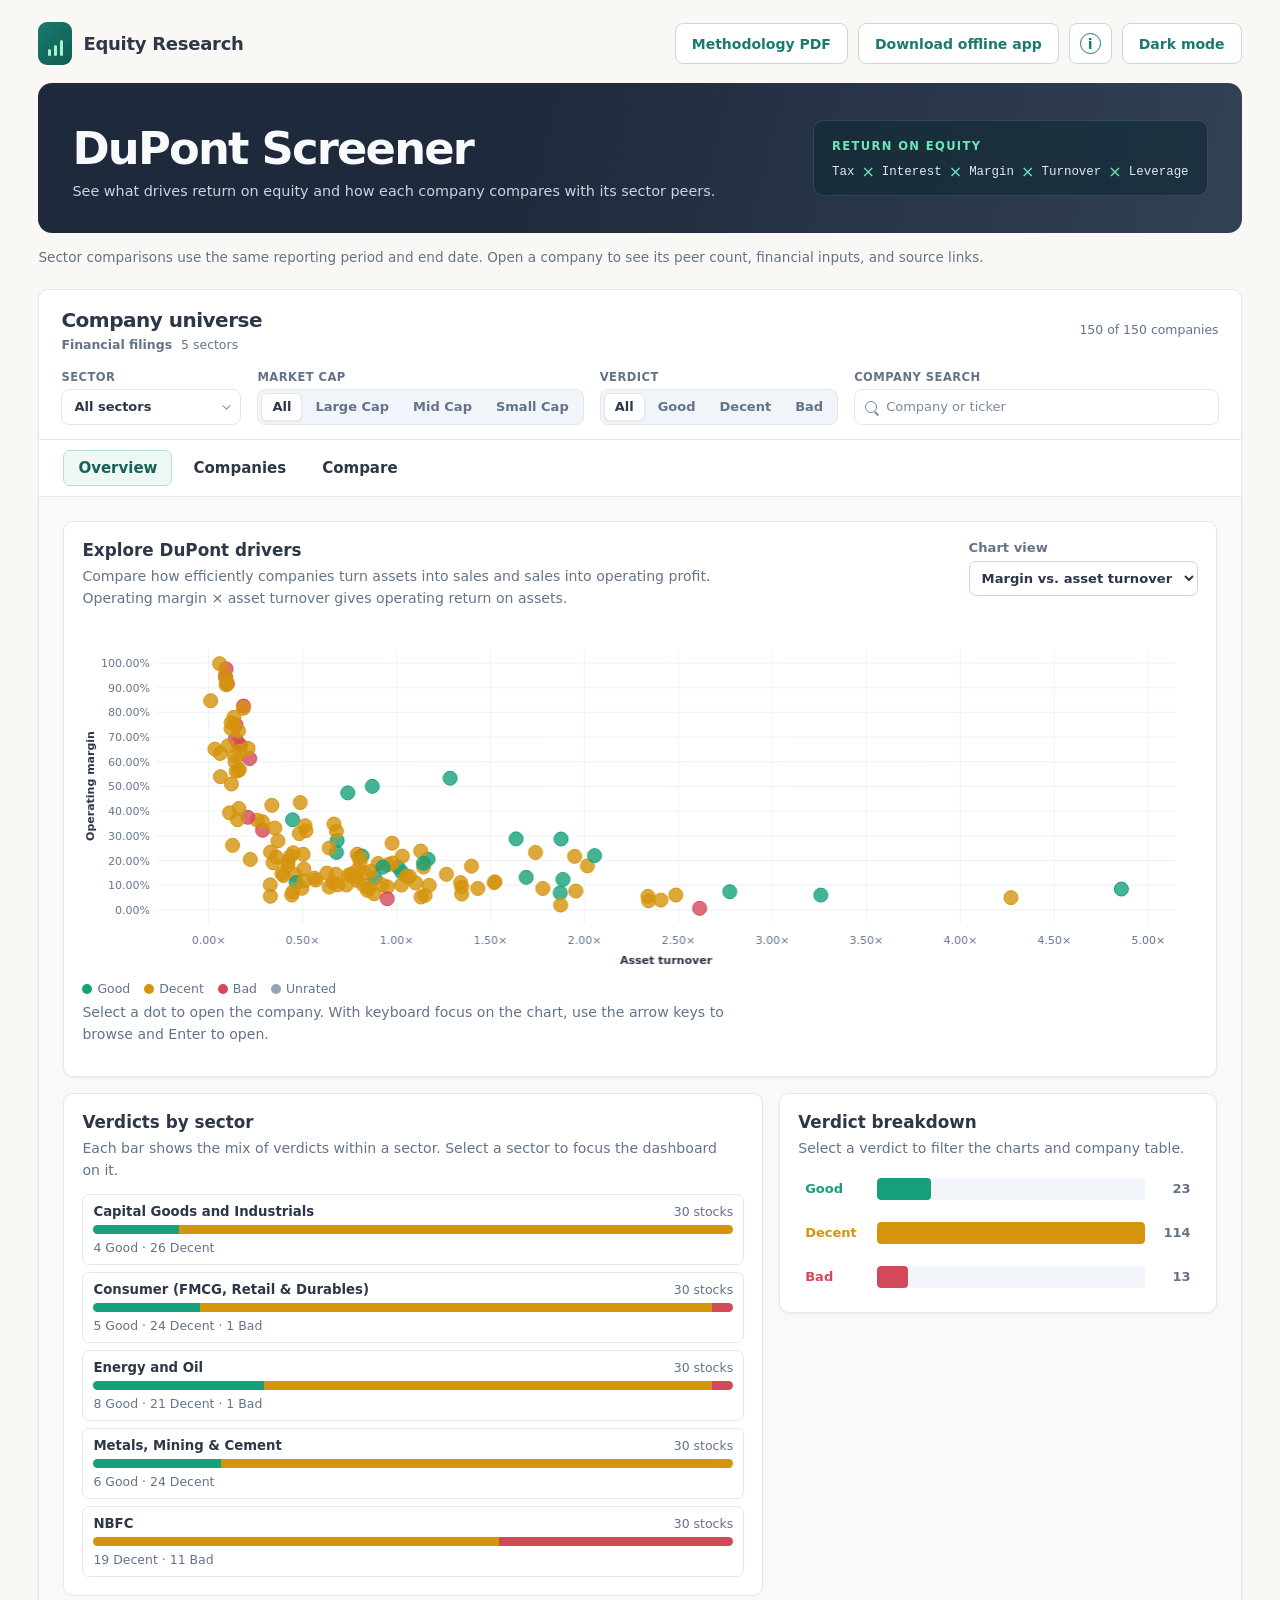
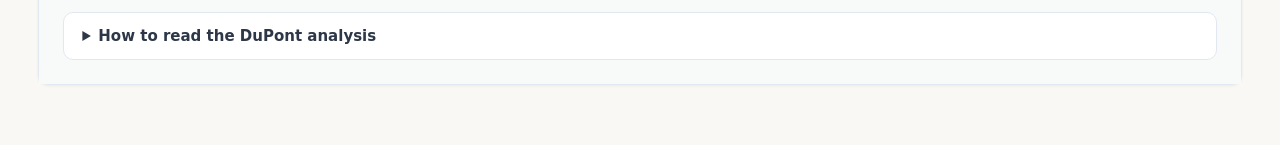
==== commit 2d33d7a8: "Publish interactive screener with dark mode and user guide to GitHub Pages" ====
--- a/index.html
+++ b/index.html
@@ -6,279 +6,440 @@
   <meta name="description" content="Explore five-factor DuPont analysis across 150 companies.">
   <link rel="icon" href="data:,">
   <title>DuPont Screener</title>
+  <script>
+    const themePreference = matchMedia("(prefers-color-scheme: dark)");
+    const themeKey = "dupont-theme";
+    let savedTheme;
+    try { savedTheme = localStorage.getItem(themeKey); } catch {}
+    document.documentElement.dataset.theme = savedTheme === "light" || savedTheme === "dark"
+      ? savedTheme : themePreference.matches ? "dark" : "light";
+  </script>
   <style>
 [data-testid="stHeader"] { background: transparent; height: 0; }
 [data-testid="stToolbar"], #MainMenu, footer { display: none !important; }
-[data-testid="stMainBlockContainer"] { max-width: 1500px; padding: 1.35rem 3rem 3rem; }
+[data-testid="stMainBlockContainer"] { max-width: 1380px; padding: 1.35rem clamp(14px, 3vw, 40px) 3rem; }
 [data-testid="stVerticalBlock"] { gap: .8rem; }
-[data-testid="stVerticalBlockBorderWrapper"] > div { background: #fff; border-radius: 14px; }
-[data-testid="stFileUploaderDropzone"] { padding: .48rem 1rem; border: 1px dashed #bfccd8; background: #f7f9fc; border-radius: 10px; }
-[data-testid="stFileUploaderDropzone"] button, [data-testid="stDownloadButton"] button { border-color: #d6e1eb; background: #fff; font-size: calc(.84rem + 2pt); font-weight: 600; }
-[data-testid="stFileUploaderDropzone"] button:hover, [data-testid="stDownloadButton"] button:hover { color: #087f71; border-color: #087f71; }
-[data-testid="stFileUploaderDropzone"] svg { color: #647a92; }
-.brand, .hero, .import-intro { font-family: Verdana, Arial, sans-serif; }
-.brand { display: flex; align-items: center; gap: 11px; font-weight: 700; font-size: calc(16px + 2pt); letter-spacing: -.015em; }
-.brand-mark { display: flex; width: 34px; height: 34px; border-radius: 9px; background: #0b2339; align-items: flex-end; justify-content: center; gap: 3px; padding-bottom: 9px; }
-.brand-mark i { display: block; background: #66e3c8; width: 3px; border-radius: 1px; height: 7px; }
+[data-testid="stVerticalBlockBorderWrapper"] > div { background: #fff; border-radius: 10px; }
+[data-testid="stMain"] { background: #faf8f4; }
+[data-testid="stFileUploaderDropzone"] { padding: .48rem 1rem; border: 1.5px dashed #d1d5db; background: #f7f9fc; border-radius: 10px; }
+[data-testid="stFileUploaderDropzone"] button, [data-testid="stDownloadButton"] button {
+  border: 1.5px solid #d1d5db; border-radius: 8px; background: #fff;
+  font-size: .875rem; font-weight: 600; color: #1a7a6d;
+  transition: border-color .12s;
+}
+[data-testid="stFileUploaderDropzone"] button:hover, [data-testid="stDownloadButton"] button:hover {
+  border-color: #1a7a6d; color: #15655a;
+}
+[data-testid="stFileUploaderDropzone"] svg { color: #94a3b8; }
+.brand, .hero, .import-intro { font-family: system-ui, -apple-system, "Segoe UI", Roboto, sans-serif; }
+.brand { display: flex; align-items: center; gap: 11px; font-weight: 700; font-size: 1.125rem; letter-spacing: -.015em; color: #2d3748; }
+.brand-mark {
+  display: flex; width: 34px; height: 34px; border-radius: 9px;
+  background: linear-gradient(135deg, #1a7a6d, #0f5c52);
+  align-items: flex-end; justify-content: center; gap: 3px; padding-bottom: 9px;
+}
+.brand-mark i { display: block; background: #a7f3d0; width: 3px; border-radius: 1.5px; height: 7px; }
 .brand-mark i:nth-child(2) { height: 11px; }
 .brand-mark i:nth-child(3) { height: 16px; }
-.hero { background: linear-gradient(103deg, #0c2036 38%, #103549 100%); color: #fff; position: relative; overflow: hidden; border-radius: 16px; min-height: 155px; display: flex; align-items: center; justify-content: space-between; gap: 28px; padding: 22px 34px; }
-.hero::before { content: ""; position: absolute; inset: 0 0 0 37%; opacity: .34; background-image: linear-gradient(#92d3c61f 1px, transparent 1px), linear-gradient(90deg, #92d3c61f 1px, transparent 1px); background-size: 23px 23px; mask-image: linear-gradient(90deg, transparent, black 65%); pointer-events: none; }
+.hero {
+  background: linear-gradient(103deg, #1e293b 38%, #334155 100%);
+  color: #fff; position: relative; overflow: hidden; border-radius: 14px;
+  min-height: 150px; display: flex; align-items: center; justify-content: space-between;
+  gap: 28px; padding: 24px 34px;
+}
+.hero::before {
+  content: ""; position: absolute; inset: 0 0 0 37%; opacity: .18;
+  background-image: linear-gradient(#1a7a6d1f 1px, transparent 1px), linear-gradient(90deg, #1a7a6d1f 1px, transparent 1px);
+  background-size: 23px 23px;
+  mask-image: linear-gradient(90deg, transparent, black 65%);
+  pointer-events: none;
+}
 .hero-copy, .hero-formula { position: relative; }
-.hero-kicker, .hero-formula-label { font-size: calc(.67rem + 2pt); font-weight: 700; letter-spacing: .15em; color: #8addcf; }
-.hero-kicker i { display: inline-block; width: 6px; height: 6px; border-radius: 50%; background: #6de0bf; margin-right: 5px; vertical-align: 2px; }
-.hero h1 { font-family: inherit; color: #f8fdff; font-size: clamp(calc(2.25rem + 2pt), calc(3.7vw + 2pt), calc(3.2rem + 2pt)); letter-spacing: -.055em; line-height: 1.03; margin: 9px 0 11px; padding: 0; }
-.hero p { color: #c8d9e6; font-size: calc(.91rem + 2pt); margin: 0; }
-.hero-formula { flex: 0 0 auto; padding: 15px 18px; background: #173a4de8; border: 1px solid #5b89966e; border-radius: 12px; }
+.hero-kicker, .hero-formula-label { font-size: .72rem; font-weight: 700; letter-spacing: .12em; color: #6ee7b7; }
+.hero-kicker i { display: inline-block; width: 6px; height: 6px; border-radius: 50%; background: #6ee7b7; margin-right: 5px; vertical-align: 2px; }
+.hero h1 {
+  font-family: inherit; color: #f8fafc;
+  font-size: clamp(2rem, 3.5vw, 2.8rem);
+  letter-spacing: -.04em; line-height: 1.05; margin: 8px 0 10px; padding: 0;
+}
+.hero p { color: #cbd5e1; font-size: .9rem; margin: 0; }
+.hero-formula { flex: 0 0 auto; padding: 14px 18px; background: rgba(15,40,50,.6); border: 1px solid rgba(100,160,150,.25); border-radius: 10px; }
 .factor-line { display: flex; flex-wrap: wrap; gap: 7px; align-items: center; margin-top: 8px; }
-.factor-line span { font-family: "Courier New", monospace; font-size: calc(.74rem + 2pt); color: #e0f6f3; }
-.factor-line b { color: #77b4b7; font-weight: 400; }
+.factor-line span { font-family: "SF Mono", "Cascadia Code", "Fira Code", monospace; font-size: .78rem; color: #e2e8f0; }
+.factor-line b { color: #6ee7b7; font-weight: 400; }
 .import-intro { display: flex; gap: 13px; align-items: center; }
-.import-intro strong { font-size: calc(.94rem + 2pt); }
-.import-intro p { font-size: calc(.78rem + 2pt); margin: 3px 0 0; color: #54667d; }
-.import-icon { display: grid; place-items: center; width: 37px; height: 37px; flex: 0 0 37px; font-size: calc(1.35rem + 2pt); color: #087f71; background: #e9f7f4; border-radius: 10px; }
+.import-intro strong { font-size: 1rem; }
+.import-intro p { font-size: .84rem; margin: 3px 0 0; color: #637389; }
+.import-icon { display: grid; place-items: center; width: 37px; height: 37px; flex: 0 0 37px; font-size: 1.3rem; color: #1a7a6d; background: #edf7f5; border-radius: 10px; }
 @media (max-width: 850px) {
   [data-testid="stMainBlockContainer"] { padding: 1.2rem 1rem 2rem; }
-  .hero { flex-wrap: wrap; padding: 24px; gap: 18px; }
+  .hero { flex-wrap: wrap; padding: 22px; gap: 18px; }
 }
 @media (max-width: 410px) {
   .hero-formula { flex: 1 1 100%; padding: 12px; }
 }
-
-[data-testid="stMainBlockContainer"] { max-width: 1190px; padding-inline: clamp(12px, 3vw, 34px); }
-[data-testid="stMain"] { background: #f4f1e7; }
-[data-testid="stMainBlockContainer"] > [data-testid="stVerticalBlock"] { gap: 12px; }
-.brand { color: #003366; font: bold calc(20px + 2pt) Georgia, "Times New Roman", serif; letter-spacing: 0; }
-.brand-mark { background: #dfe8f4; border: 2px outset #bac9dc; border-radius: 0; width: 28px; height: 27px; padding-bottom: 4px; }
-.brand-mark i { background: #003366; border-radius: 0; }
-.hero { color: #17233a; background: #fffdf4; border: 1px solid #7b8ba5; border-top: 7px solid #003366; border-radius: 0; min-height: 146px; padding: 18px 23px; }
-.hero::before { display: none; }
-.hero-kicker, .hero-formula-label { color: #003366; font: bold calc(10px + 2pt) Verdana, Arial, sans-serif; letter-spacing: .08em; }
-.hero-kicker i { width: 6px; height: 6px; background: #b88213; border-radius: 0; vertical-align: 1px; }
-.hero h1 { color: #003366; font: bold clamp(calc(2rem + 2pt), calc(4vw + 2pt), calc(3.15rem + 2pt))/1 Georgia, "Times New Roman", serif; letter-spacing: -.035em; }
-.hero p { color: #35445a; font-size: calc(.8rem + 2pt); line-height: 1.55; }
-.hero-formula { background: #e7edf6; border: 2px inset #bcc9db; border-radius: 0; }
-.factor-line span, .factor-line b { color: #003366; }
-.factor-line span { font-weight: 700; }
-[data-testid="stVerticalBlockBorderWrapper"] > div { background: #fffdf4; border: 1px solid #9aa9bc; border-radius: 0; }
-.import-icon { color: #003366; background: #e0e9f6; border: 2px outset #bfccde; border-radius: 0; }
-.import-intro strong { color: #003366; font: bold calc(18px + 2pt) Georgia, "Times New Roman", serif; }
-[data-testid="stFileUploaderDropzone"] { background: #f1f4f8; border: 1px dashed #7589a4; border-radius: 0; }
-[data-testid="stFileUploaderDropzone"] button, [data-testid="stDownloadButton"] button {
-  background: linear-gradient(#fff, #d8dce2);
-  border: 2px outset #bec6d2;
-  border-radius: 0;
-  color: #003399;
-  font-family: Verdana, Arial, sans-serif;
-}
-[data-testid="stFileUploaderDropzone"] button:hover, [data-testid="stDownloadButton"] button:hover { color: #002565; border-color: #aab7cb; text-decoration: underline; }
-[data-testid="stAlert"] > div, [data-testid="stExpander"] > details { border-radius: 0; }
+[data-testid="stAlert"] > div, [data-testid="stExpander"] > details { border-radius: 10px; }
 [data-testid="stAlert"] p, [data-testid="stExpander"] summary p,
 [data-testid="stFileUploaderDropzone"] small,
-[data-testid="stWidgetLabel"] p, [data-testid="stCaptionContainer"] p { font-size: calc(1em + 2pt); }
+[data-testid="stWidgetLabel"] p, [data-testid="stCaptionContainer"] p { font-size: calc(1em + 1pt); }
+
+/* ── DuPont Screener – Modern Research Dashboard ── */
 
 :host { display: block; min-width: 0; }
 .screen {
-  --ink: #172439; --muted: #53667f; --subtle: #687b91; --line: #e1e8f0;
-  --teal: #08796d; --teal-soft: #e9f7f4; --white: #fff;
-  color: var(--ink); font-family: Verdana, Arial, sans-serif; font-size: calc(14px + 2pt);
+  --ink: #2d3748; --muted: #637389; --subtle: #7a8a9e; --line: #e2e8f0;
+  --teal: #1a7a6d; --teal-hover: #15655a; --teal-soft: #edf7f5; --white: #fff;
+  --good: #16a07a; --decent: #d4940c; --bad: #d4495a; --unrated: #94a3b8;
+  --radius: 10px; --card-shadow: 0 1px 3px rgba(0,0,0,.06);
+  color: var(--ink); font-family: system-ui, -apple-system, "Segoe UI", Roboto, sans-serif; font-size: .9375rem;
   color-scheme: light;
+}
+[data-theme="dark"] .screen {
+  color-scheme: dark;
+  --ink: #e4eaf0; --muted: #afbdd0; --subtle: #9eafc4; --line: #3b4c5e;
+  --teal: #76dec7; --teal-hover: #a2f0df; --teal-soft: #223e41; --white: #1a2532;
+  --good: #4fcb9f; --bad: #ff8494; --decent: #f5c064;
+  --screen-recessed: #141e2a; --screen-raised: #253344;
+  --card-shadow: 0 1px 3px #080e166b;
 }
 .screen *, .screen *::before, .screen *::after { box-sizing: border-box; }
 .screen button, .screen input { font: inherit; color: inherit; }
 .screen button { cursor: pointer; }
-.screen button:focus-visible, .screen summary:focus-visible, .screen input:focus-visible, .table-wrap:focus-visible { outline: 2px solid #0c9584; outline-offset: 2px; }
-.stat-grid { display: grid; grid-template-columns: repeat(4, minmax(0, 1fr)); gap: 12px; margin-bottom: 15px; }
-.stat { background: var(--white); border: 1px solid var(--line); border-radius: 12px; padding: 11px 18px; display: grid; gap: 5px; }
-.stat-label { display: flex; align-items: center; gap: 7px; font-size: calc(12px + 2pt); color: var(--muted); font-weight: 650; }
-.dot { width: 7px; height: 7px; border-radius: 100%; background: #70839d; }
-.dot.good { background: #0b9970; }
-.dot.decent { background: #cf820f; }
-.dot.bad { background: #c54661; }
-.stat-number { font-size: calc(27px + 2pt); font-weight: 700; letter-spacing: -.04em; line-height: 1.08; font-variant-numeric: tabular-nums; }
-.universe { background: var(--white); border: 1px solid var(--line); border-radius: 14px; }
-.universe-heading { display: flex; gap: 12px; align-items: center; justify-content: space-between; padding: 16px 20px 10px; }
-.universe h2, .drawer h2 { margin: 0; font-size: calc(21px + 2pt); line-height: 1.15; letter-spacing: -.035em; }
-.dataset { display: flex; align-items: center; gap: 9px; flex-wrap: wrap; margin-top: 7px; color: var(--muted); font-size: calc(12px + 2pt); }
-.source-tag { font-weight: 650; max-width: 100%; overflow-wrap: anywhere; }
-.local-count { color: var(--muted); font-size: calc(12px + 2pt); text-align: right; white-space: nowrap; }
-.toolbar { display: flex; align-items: end; flex-wrap: wrap; gap: 12px 15px; padding: 3px 20px 13px; }
+.screen button:focus-visible, .screen summary:focus-visible, .screen input:focus-visible, .table-wrap:focus-visible { outline: 2px solid var(--teal); outline-offset: 2px; }
+
+/* ── Dashboard Charts Row ── */
+.verdict-breakdown, .scatter-panel {
+  background: var(--white); border: 1px solid var(--line); border-radius: var(--radius);
+  padding: 18px; box-shadow: var(--card-shadow);
+}
+
+/* Verdict bars */
+.verdict-bars { display: grid; gap: 10px; }
+.verdict-bar-row { display: grid; grid-template-columns: 62px 1fr 36px; align-items: center; gap: 10px; cursor: pointer; padding: 5px 6px; border-radius: 6px; border: 1.5px solid transparent; transition: background .12s; }
+.verdict-bar-row:hover { background: #f7f8fa; }
+.verdict-bar-row:focus-visible { outline: 2px solid var(--teal); outline-offset: 1px; }
+.verdict-bar-row[aria-pressed="true"] { border-color: var(--teal); background: var(--teal-soft); }
+.verdict-bar-label { font-size: .8125rem; font-weight: 650; }
+.verdict-bar-track { height: 22px; background: #f1f5f9; border-radius: 4px; overflow: hidden; }
+.verdict-bar-fill { height: 100%; border-radius: 4px; transition: width .3s ease; }
+.verdict-bar-fill.good { background: var(--good); }
+.verdict-bar-fill.decent { background: var(--decent); }
+.verdict-bar-fill.bad { background: var(--bad); }
+.verdict-bar-fill.unrated { background: var(--unrated); }
+.verdict-bar-count { font-size: .8125rem; font-weight: 700; font-variant-numeric: tabular-nums; text-align: right; color: var(--muted); }
+.clear-verdict-filter { border: none; background: none; color: var(--teal); font-size: .78rem; font-weight: 600; padding: 6px 0 0; cursor: pointer; text-align: left; }
+.clear-verdict-filter:hover { text-decoration: underline; }
+.clear-verdict-filter[hidden] { display: none; }
+
+/* Scatter plot */
+.scatter-wrap { position: relative; width: 100%; aspect-ratio: 2.4 / 1; min-height: 220px; }
+.scatter-canvas { width: 100%; height: 100%; display: block; }
+.scatter-tooltip {
+  position: absolute; pointer-events: none; z-index: 5;
+  background: #1e293bee; color: #f1f5f9; font-size: .78rem; line-height: 1.45;
+  padding: 8px 11px; border-radius: 7px; max-width: 210px; white-space: nowrap;
+  box-shadow: 0 4px 12px rgba(0,0,0,.2); transition: opacity .1s;
+}
+.scatter-tooltip[hidden] { display: none; }
+.scatter-tooltip .tt-ticker { font-weight: 700; color: #67e8f9; }
+.scatter-tooltip .tt-line { display: block; }
+.scatter-legend { display: flex; flex-wrap: wrap; gap: 14px; margin-top: 10px; font-size: .78rem; color: var(--muted); }
+.scatter-legend-item { display: flex; align-items: center; gap: 5px; }
+.scatter-legend-swatch { width: 10px; height: 10px; border-radius: 50%; flex: 0 0 10px; }
+
+/* ── Company List Card ── */
+.universe { background: var(--white); border: 1px solid var(--line); border-radius: var(--radius); box-shadow: var(--card-shadow); }
+.universe-heading { display: flex; gap: 12px; align-items: center; justify-content: space-between; padding: 18px 22px 12px; }
+.universe h2, .drawer h2 { margin: 0; font-size: 1.25rem; font-weight: 750; letter-spacing: -.025em; }
+.dataset { display: flex; align-items: center; gap: 9px; flex-wrap: wrap; margin-top: 5px; color: var(--muted); font-size: .78rem; }
+.source-tag { font-weight: 650; }
+.local-count { color: var(--muted); font-size: .78rem; text-align: right; white-space: nowrap; }
+
+/* Toolbar */
+.toolbar { display: flex; align-items: end; flex-wrap: wrap; gap: 12px 16px; padding: 6px 22px 14px; border-bottom: 1px solid var(--line); }
 .filter { display: grid; gap: 5px; min-width: 0; }
-.filter-label { display: block; font-size: calc(11px + 2pt); font-weight: 700; color: #4b5c73; }
-.sector-picker { position: relative; width: 174px; }
-.sector-picker summary { list-style: none; display: flex; align-items: center; justify-content: space-between; gap: 9px; padding: 0 10px; height: 34px; border: 1px solid #dbe4ed; border-radius: 7px; font-size: calc(12px + 2pt); font-weight: 600; cursor: pointer; }
+.filter-label { display: block; font-size: .72rem; font-weight: 700; color: var(--muted); text-transform: uppercase; letter-spacing: .04em; }
+.sector-picker { position: relative; width: 180px; }
+.sector-picker summary {
+  list-style: none; display: flex; align-items: center; justify-content: space-between; gap: 9px;
+  padding: 0 12px; height: 36px; border: 1.5px solid var(--line); border-radius: 8px;
+  font-size: .8125rem; font-weight: 600; cursor: pointer; background: var(--white);
+  transition: border-color .12s;
+}
+.sector-picker summary:hover { border-color: var(--teal); }
 .sector-picker summary::-webkit-details-marker { display: none; }
 #sector-summary { text-overflow: ellipsis; overflow: hidden; white-space: nowrap; }
-.caret { width: 6px; height: 6px; flex: 0 0 6px; border-right: 1.4px solid #5b7088; border-bottom: 1.4px solid #5b7088; transform: rotate(45deg) translateY(-2px); }
-.sector-menu { position: absolute; z-index: 3; top: calc(100% + 7px); left: 0; width: min(255px, 75vw); max-height: 258px; overflow: auto; background: var(--white); border: 1px solid #dbe4ed; border-radius: 8px; padding: 6px; box-shadow: 0 10px 24px #142b4221; }
-.sector-option { display: flex; align-items: center; gap: 8px; padding: 7px 5px; font-size: calc(12px + 2pt); cursor: pointer; }
-.sector-option:hover { background: #f4f8fa; }
+.caret { width: 6px; height: 6px; flex: 0 0 6px; border-right: 1.5px solid var(--subtle); border-bottom: 1.5px solid var(--subtle); transform: rotate(45deg) translateY(-2px); }
+.sector-menu {
+  position: absolute; z-index: 3; top: calc(100% + 6px); left: 0;
+  width: min(260px, 80vw); max-height: 270px; overflow: auto;
+  background: var(--white); border: 1.5px solid var(--line); border-radius: 10px;
+  padding: 6px; box-shadow: 0 12px 28px rgba(0,0,0,.1);
+}
+.sector-option { display: flex; align-items: center; gap: 8px; padding: 7px 8px; font-size: .8125rem; cursor: pointer; border-radius: 6px; }
+.sector-option:hover { background: var(--teal-soft); }
 .sector-option input { accent-color: var(--teal); }
-.clear-sectors { width: 100%; text-align: left; border: 0; background: #f3f7f9; border-radius: 4px; padding: 7px 8px; }
-.segments { display: flex; min-height: 34px; padding: 2px; gap: 1px; align-items: stretch; background: #f2f5f8; border: 1px solid #e1e8ef; border-radius: 8px; }
-.segments button { border: 1px solid transparent; border-radius: 6px; background: transparent; padding: 3px 9px; color: #4c6078; font-weight: 600; font-size: calc(12px + 2pt); white-space: nowrap; }
+.clear-sectors { width: 100%; text-align: left; border: 0; background: #f1f5f9; border-radius: 6px; padding: 7px 10px; font-weight: 600; font-size: .8125rem; }
+.clear-sectors:hover { background: var(--teal-soft); color: var(--teal); }
+.segments { display: flex; min-height: 36px; padding: 3px; gap: 2px; align-items: stretch; background: #f1f5f9; border: 1px solid var(--line); border-radius: 8px; }
+.segments button {
+  border: 1px solid transparent; border-radius: 6px; background: transparent;
+  padding: 4px 10px; color: var(--muted); font-weight: 600; font-size: .8125rem; white-space: nowrap;
+  transition: color .12s, background .12s;
+}
 .segments button:hover { color: var(--teal); }
-.segments button[aria-pressed="true"] { border-color: #dbe5ed; background: var(--white); color: #16364a; box-shadow: 0 1px 2px #182a3f12; }
-.search { flex: 1 1 170px; margin-left: auto; }
-.search-field { display: flex; align-items: center; gap: 9px; min-height: 34px; border: 1px solid #dbe4ed; border-radius: 7px; padding: 0 9px; }
-.search-field input { min-width: 0; width: 100%; border: 0; background: transparent; padding: 5px 0; font-size: calc(12px + 2pt); }
+.segments button[aria-pressed="true"] { border-color: var(--line); background: var(--white); color: var(--ink); box-shadow: 0 1px 2px rgba(0,0,0,.06); }
+.search { flex: 1 1 180px; margin-left: auto; }
+.search-field {
+  display: flex; align-items: center; gap: 9px; min-height: 36px;
+  border: 1.5px solid var(--line); border-radius: 8px; padding: 0 10px; background: var(--white);
+  transition: border-color .12s, box-shadow .12s;
+}
+.search-field input { min-width: 0; width: 100%; border: 0; background: transparent; padding: 5px 0; font-size: .8125rem; }
 .search-field input:focus-visible { outline: none; }
-.search-field:focus-within { border-color: #0c9584; box-shadow: 0 0 0 1px #0c9584; }
+.search-field:focus-within { border-color: var(--teal); box-shadow: 0 0 0 2px rgba(26,122,109,.15); }
 .search-field input::placeholder { color: var(--subtle); }
-.magnifier { width: 10px; height: 10px; border: 1.4px solid #5b7088; border-radius: 50%; position: relative; margin: 0 2px 2px 0; flex: 0 0 10px; }
-.magnifier::after { content: ""; position: absolute; background: #5b7088; width: 5px; height: 1.4px; left: 7px; top: 7px; transform: rotate(45deg); transform-origin: left; }
+.magnifier { width: 12px; height: 12px; border: 1.5px solid var(--subtle); border-radius: 50%; position: relative; flex: 0 0 12px; }
+.magnifier::after { content: ""; position: absolute; background: var(--subtle); width: 5px; height: 1.5px; left: 9px; top: 9px; transform: rotate(45deg); transform-origin: left; }
+
+/* ── Table ── */
 .table-wrap { width: 100%; overflow-x: auto; }
-table { width: 100%; min-width: 970px; border-collapse: collapse; text-align: left; }
-thead { background: #f2f6f9; }
-th { font-size: calc(11px + 2pt); color: #445972; font-weight: 700; white-space: nowrap; padding: 11px 10px; border-block: 1px solid var(--line); }
-th button { padding: 0; border: 0; background: none; font-weight: inherit !important; }
+table { width: 100%; min-width: 980px; border-collapse: collapse; text-align: left; }
+thead { background: #f7f9fb; }
+th { font-size: .75rem; color: var(--muted); font-weight: 700; white-space: nowrap; padding: 11px 12px; border-bottom: 2px solid var(--line); text-transform: uppercase; letter-spacing: .03em; }
+th button { padding: 0; border: 0; background: none; font-weight: inherit !important; text-transform: inherit; letter-spacing: inherit; }
 th button:hover { color: var(--teal); }
 th[aria-sort="descending"] button::after { content: " ↓"; color: var(--teal); }
 th[aria-sort="ascending"] button::after { content: " ↑"; color: var(--teal); }
-td { padding: 9px 10px; border-bottom: 1px solid #edf1f5; font-size: calc(12px + 2pt); }
-tr[data-index] { cursor: pointer; }
-tr[data-index]:hover, tr[data-index]:focus-within { background: #f5fbfa; }
-th:first-child, td:first-child { padding-left: 20px; }
-th:last-child, td:last-child { padding-right: 20px; }
+td { padding: 10px 12px; border-bottom: 1px solid #f1f4f8; font-size: .84rem; }
+tr[data-index] { cursor: pointer; transition: background .1s; }
+tr[data-index]:hover, tr[data-index]:focus-within { background: var(--teal-soft); }
+th:first-child, td:first-child { padding-left: 22px; }
+th:last-child, td:last-child { padding-right: 22px; }
 .numeric { text-align: right; white-space: nowrap; font-variant-numeric: tabular-nums; }
-.roe { font-weight: 720; color: #103f4d; }
-.company-cell { min-width: 138px; }
-.company-name { display: block; text-align: left; padding: 0; font-weight: 700 !important; border: 0; background: none; }
+.roe { font-weight: 720; color: #0f4c56; }
+.company-cell { min-width: 150px; }
+.company-name { display: block; text-align: left; padding: 0; font-weight: 700 !important; border: 0; background: none; color: var(--ink); }
 .company-name:hover { color: var(--teal); text-decoration: underline; }
-.ticker { display: block; margin-top: 2px; font: calc(10px + 2pt) "Courier New", monospace; color: var(--subtle); }
-.sector-cell { min-width: 97px; color: #475d76; }
-.cap-label { color: #4b5f77; white-space: nowrap; }
+.ticker { display: block; margin-top: 2px; font: .72rem/1.2 "SF Mono", "Cascadia Code", "Fira Code", monospace; color: var(--subtle); }
+.sector-cell { min-width: 100px; color: var(--muted); }
+.cap-label { color: var(--muted); white-space: nowrap; }
 .verdict-cell { white-space: nowrap; }
-.verdict-note { display: block; margin-top: 3px; font-size: calc(10px + 2pt); color: #a02b45; }
-.row-arrow { margin-left: 8px; color: #647a92; font-size: calc(15px + 2pt); }
-.badge { display: inline-block; padding: 4px 9px; border-radius: 99px; font-size: calc(10px + 2pt); line-height: 1.05; font-weight: 750; color: #455a74; background: #edf2f7; white-space: nowrap; }
-.badge.good, .badge.optimal { background: #e4f6ec; color: #116947; }
-.badge.decent { background: #fff1d8; color: #854b09; }
-.badge.bad, .badge.warning { background: #fce9ed; color: #a02b45; }
+.verdict-note { display: block; margin-top: 3px; font-size: .7rem; color: var(--bad); }
+.row-arrow { margin-left: 8px; color: #b0bec5; font-size: 1rem; transition: color .12s; }
+tr[data-index]:hover .row-arrow { color: var(--teal); }
+
+/* Badges */
+.badge { display: inline-block; padding: 4px 10px; border-radius: 99px; font-size: .7rem; line-height: 1.1; font-weight: 700; color: var(--muted); background: #f1f5f9; white-space: nowrap; }
+.badge.good, .badge.optimal { background: #dcfce7; color: #166534; }
+.badge.decent { background: #fef3c7; color: #92400e; }
+.badge.bad, .badge.warning { background: #fee2e2; color: #991b1b; }
+
+/* Empty state */
 .empty { height: 100px; text-align: center; color: var(--muted); }
-.pagination { padding: 12px 20px; display: flex; align-items: center; justify-content: space-between; gap: 10px; color: var(--muted); font-size: calc(12px + 2pt); }
+
+/* Pagination */
+.pagination { padding: 14px 22px; display: flex; align-items: center; justify-content: space-between; gap: 10px; color: var(--muted); font-size: .8125rem; border-top: 1px solid var(--line); }
 .pagination div { display: flex; align-items: center; gap: 10px; }
-.pagination button { border: 1px solid #dbe4ed; border-radius: 6px; padding: 5px 9px; background: var(--white); font-weight: 600; }
+.pagination button { border: 1.5px solid var(--line); border-radius: 8px; padding: 6px 12px; background: var(--white); font-weight: 600; transition: border-color .12s, color .12s; }
 .pagination button:hover:not(:disabled) { border-color: var(--teal); color: var(--teal); }
-.pagination button:disabled { opacity: .5; cursor: default; }
-.drawer { width: min(1200px, calc(100% - 32px)); max-height: calc(100dvh - 32px); margin: auto auto 16px; padding: 0; border: 1px solid #dbe4ed; border-radius: 16px; background: #f6f9fb; color: var(--ink); box-shadow: 0 24px 85px #0b1e4166; }
-.drawer::backdrop { background: #12243799; }
-.drawer-content { padding: 23px; }
-.drawer-top { display: flex; align-items: flex-start; gap: 15px; justify-content: space-between; }
-.drawer h2 { font-size: calc(29px + 2pt); margin-top: 6px; }
-.company-meta { color: var(--muted); font-size: calc(12px + 2pt); font-weight: 650; }
-.close { border: 1px solid var(--line); border-radius: 7px; background: var(--white); width: 32px; height: 32px; font-size: calc(21px + 2pt) !important; line-height: 1; }
-.analysis-summary { display: flex; flex-wrap: wrap; align-items: center; justify-content: space-between; gap: 16px 20px; margin: 16px 0; padding: 14px; border: 1px solid var(--line); border-radius: 10px; background: var(--white); }
+.pagination button:disabled { opacity: .45; cursor: default; }
+
+/* ── Drawer / Company Details ── */
+.drawer { width: min(1200px, calc(100% - 32px)); max-height: calc(100dvh - 32px); margin: auto auto 16px; padding: 0; border: 1px solid var(--line); border-radius: 16px; background: #fafbfc; color: var(--ink); box-shadow: 0 24px 64px rgba(0,0,0,.18); }
+.drawer::backdrop { background: rgba(30,41,59,.55); }
+.drawer-content { padding: 24px; }
+.drawer-top { display: flex; align-items: flex-start; gap: 16px; justify-content: space-between; }
+.drawer h2 { font-size: 1.6rem; margin-top: 4px; }
+.company-meta { color: var(--muted); font-size: .78rem; font-weight: 650; }
+.close { border: 1.5px solid var(--line); border-radius: 8px; background: var(--white); width: 34px; height: 34px; font-size: 1.25rem; line-height: 1; display: grid; place-items: center; transition: border-color .12s; }
+.close:hover { border-color: var(--teal); color: var(--teal); }
+.analysis-summary { display: flex; flex-wrap: wrap; align-items: center; justify-content: space-between; gap: 16px 24px; margin: 18px 0; padding: 16px; border: 1px solid var(--line); border-radius: var(--radius); background: var(--white); }
 .rule-heading { display: flex; flex-wrap: wrap; align-items: center; gap: 8px; }
-.rule-reason { color: var(--muted); font-size: calc(12px + 2pt); line-height: 1.5; margin: 7px 0 0; max-width: 62ch; }
-.headline-metrics { display: flex; flex-wrap: wrap; gap: 17px; }
+.rule-reason { color: var(--muted); font-size: .8125rem; line-height: 1.55; margin: 7px 0 0; max-width: 62ch; }
+.headline-metrics { display: flex; flex-wrap: wrap; gap: 18px; }
 .headline-metrics div { display: grid; gap: 3px; }
-.headline-metrics span { color: var(--muted); font-size: calc(11px + 2pt); }
-.headline-metrics b { font-size: calc(16px + 2pt); font-variant-numeric: tabular-nums; }
-.ratio-grid { display: grid; grid-template-columns: repeat(5, minmax(0, 1fr)); gap: 10px; }
-.ratio-card { padding: 13px; background: var(--white); border: 1px solid var(--line); border-radius: 10px; display: flex; flex-direction: column; min-width: 0; }
+.headline-metrics span { color: var(--muted); font-size: .72rem; font-weight: 600; }
+.headline-metrics b { font-size: 1rem; font-variant-numeric: tabular-nums; }
+.ratio-grid { display: grid; grid-template-columns: repeat(5, minmax(0, 1fr)); gap: 12px; }
+.ratio-card { padding: 16px; background: var(--white); border: 1px solid var(--line); border-radius: var(--radius); display: flex; flex-direction: column; min-width: 0; box-shadow: var(--card-shadow); }
 .ratio-heading { display: flex; align-items: flex-start; justify-content: space-between; gap: 4px; flex-wrap: wrap; }
-.ratio-card h3 { margin: 0; font-size: calc(12px + 2pt); }
-.ratio-card .badge { padding: 4px 6px; }
-.ratio-value { font-size: calc(25px + 2pt); font-weight: 750; font-variant-numeric: tabular-nums; letter-spacing: -.035em; margin-top: 9px; overflow-wrap: anywhere; }
-.median, .ratio-description, .diagnostic { font-size: calc(12px + 2pt); line-height: 1.45; }
-.median { min-height: 32px; color: var(--muted); margin: 1px 0 5px; }
+.ratio-card h3 { margin: 0; font-size: .8125rem; }
+.ratio-card .badge { padding: 3px 7px; }
+.ratio-value { font-size: 1.5rem; font-weight: 750; font-variant-numeric: tabular-nums; letter-spacing: -.035em; margin-top: 8px; overflow-wrap: anywhere; }
+.median, .ratio-description, .diagnostic { font-size: .78rem; line-height: 1.5; }
+.median { min-height: 32px; color: var(--muted); margin: 2px 0 5px; }
 .band { display: block; color: var(--teal); font-weight: 700; }
 .ratio-description { color: var(--muted); margin: 4px 0 9px; }
-.diagnostic { color: #243d54; padding: 8px; background: #f0f6f8; border-radius: 6px; margin: auto 0 0; }
-.quartiles { display: grid; grid-template-columns: repeat(3, minmax(0, 1fr)); gap: 3px; margin-top: 9px; padding-top: 7px; border-top: 1px solid var(--line); font-variant-numeric: tabular-nums; }
-.quartiles small, .quartiles b { display: block; font-size: calc(10px + 2pt); overflow-wrap: anywhere; }
+.diagnostic { color: #334155; padding: 10px; background: #f1f5f9; border-radius: 8px; margin: auto 0 0; }
+.quartiles { display: grid; grid-template-columns: repeat(3, minmax(0, 1fr)); gap: 3px; margin-top: 10px; padding-top: 8px; border-top: 1px solid var(--line); font-variant-numeric: tabular-nums; }
+.quartiles small, .quartiles b { display: block; font-size: .7rem; overflow-wrap: anywhere; }
 .quartiles small { color: var(--muted); }
-.row-notes { color: var(--muted); font-size: calc(12px + 2pt); }
+
+/* ── Peer Comparison Table in Drawer ── */
+.peer-comparison { margin: 18px 0 0; }
+.peer-comparison h3 { font-size: .875rem; font-weight: 700; margin: 0 0 10px; }
+.peer-table { width: 100%; border-collapse: collapse; font-size: .8125rem; }
+.peer-table th, .peer-table td { padding: 8px 12px; text-align: left; border-bottom: 1px solid var(--line); }
+.peer-table thead th { font-size: .72rem; font-weight: 700; color: var(--muted); text-transform: uppercase; letter-spacing: .04em; background: #f7f9fb; }
+.peer-table .numeric { text-align: right; font-variant-numeric: tabular-nums; }
+.peer-table .factor-label { font-weight: 600; }
+.peer-table .company-val { font-weight: 700; }
+.peer-table .above-median { color: var(--good); }
+.peer-table .below-median { color: var(--bad); }
+.peer-table .no-benchmark { color: var(--subtle); font-style: italic; }
+
+/* Notes / filing */
+.row-notes { color: var(--muted); font-size: .8125rem; }
 .row-notes ul { margin: 5px 0 0; padding-left: 18px; }
-.source-row { margin: 12px 0 0; }
+.source-row { margin: 14px 0 0; }
+.filing-period { display: block; color: var(--muted); font-size: .72rem; font-weight: 400; }
+.filing-period { margin-top: 3px; }
+.ratio-value .ratio-decimal { letter-spacing: 0; }
+.ratio-decimal, .filing-period { display: block; color: var(--muted); font-size: .7rem; font-weight: 400; }
+.filing-sources { display: flex; flex-wrap: wrap; gap: 12px; }
+.filing-sources a { color: var(--teal); text-decoration: underline; }
+.filing-sources a:hover { color: var(--teal-hover); }
+.filing-inputs { display: grid; grid-template-columns: repeat(auto-fit, minmax(130px, 1fr)); gap: 8px; margin: 6px 0 12px; }
+.filing-inputs > div { padding: 10px; background: #f7f9fb; border-radius: 8px; }
+.filing-inputs dd { margin: 4px 0 0; color: var(--ink); font-weight: 700; font-variant-numeric: tabular-nums; }
+
+/* ── Responsive ── */
+@media (max-width: 1100px) {
+  .dashboard-charts { grid-template-columns: 1fr; }
+  .scatter-wrap { aspect-ratio: 2 / 1; }
+}
 @media (max-width: 950px) {
   .ratio-grid { grid-template-columns: repeat(3, minmax(0, 1fr)); }
 }
 @media (max-width: 640px) {
   .stat-grid { grid-template-columns: repeat(2, minmax(0, 1fr)); gap: 8px; }
-  .universe-heading, .toolbar, .pagination { padding-inline: 12px; }
+  .dashboard-charts { gap: 10px; }
+  .universe-heading, .toolbar, .pagination { padding-inline: 14px; }
   .filter.search { flex-basis: 100%; }
   .local-count { white-space: normal; }
   .ratio-grid { grid-template-columns: repeat(2, minmax(0, 1fr)); }
-  .drawer-content { padding: 14px; }
+  .drawer-content { padding: 16px; }
+  .scatter-wrap { aspect-ratio: 1.4 / 1; min-height: 180px; }
+  .verdict-bars { grid-template-columns: 1fr; }
+  .segments { flex-wrap: wrap; }
 }
 @media (max-width: 380px) {
   .ratio-grid { grid-template-columns: minmax(0, 1fr); }
 }
 
-.screen {
-  --ink: #17233a; --muted: #45516a; --subtle: #506078; --line: #a5b2c3;
-  --teal: #003399; --teal-soft: #e7edf7; --white: #fffdf5;
-}
-.screen button:focus-visible, .screen summary:focus-visible, .table-wrap:focus-visible { outline-color: #003399; }
-.stat, .universe, .sector-menu, .drawer, .analysis-summary, .ratio-card, .diagnostic { border-radius: 0; }
-.stat { padding: 0; gap: 0; }
-.stat-label { padding: 6px 10px; color: #fff; background: #003366; }
-.dot { border-radius: 0; background: #d3def0; }
-.dot.good { background: #76c39a; }
-.dot.decent { background: #f2c26f; }
-.dot.bad { background: #f1a0b0; }
-.stat-number { padding: 8px 10px; color: #003366; font: bold calc(25px + 2pt) "Courier New", monospace; }
-.universe-heading { background: #003366; color: #fff; }
-.universe h2, .drawer h2 { font-family: Georgia, "Times New Roman", serif; letter-spacing: 0; }
-.dataset, .local-count { color: #e2ebf7; }
-.toolbar { padding-top: 12px; background: #e8edf5; border-bottom: 1px solid #8597b1; }
-.filter-label { color: #003366; }
-.sector-picker summary, .segments button, .pagination button, .close {
-  color: #003399;
-  background: linear-gradient(#fff, #dce2eb);
-  border: 2px outset #bcc7d6;
-  border-radius: 0;
-}
-.segments { padding: 0; gap: 2px; border: 0; border-radius: 0; background: transparent; }
-.segments button[aria-pressed="true"] { background: #cfdcf0; border: 2px inset #a0b2ce; box-shadow: none; }
-.clear-sectors, .search-field { border-radius: 0; }
-.search-field { background: #fff; border: 2px inset #bcc7d6; }
-.search-field:focus-within { border-color: #003399; box-shadow: none; }
-.sector-menu { box-shadow: 3px 3px #21375326; }
-thead { background: #dbe5f3; }
-th { color: #003366; border-right: 1px solid #b7c4d7; }
-td { border-right: 1px solid #d9dfe8; border-bottom-color: #d2d9e3; }
-tbody tr:nth-child(even) { background: #eff3f9; }
-tbody tr[data-index]:hover, tbody tr[data-index]:focus-within { background: #fff3c6; }
-.company-name { color: #003399 !important; text-decoration: underline; }
-.numeric, .ratio-value, .quartiles b, .headline-metrics b { font-family: "Courier New", monospace; }
-.roe { color: #003366; }
-.badge { border: 1px solid currentColor; border-radius: 0; }
-.pagination { background: #e8edf5; }
-.drawer { background: #f4f1e7; box-shadow: 5px 5px #07172a88; }
-.drawer-top { margin: -23px -23px 0; padding: 14px 23px; color: #fff; background: #003366; }
-.company-meta { color: #e2ebf7; }
-.ratio-card { border-top: 4px solid #003366; }
-.diagnostic { background: #edf1f8; }
-.ratio-decimal, .filing-period { display: block; color: var(--muted); font-size: calc(10px + 2pt); font-weight: 400; }
-.filing-period { margin-top: 3px; }
-.ratio-value .ratio-decimal { letter-spacing: 0; }
-.filing-sources { display: flex; flex-wrap: wrap; gap: 12px; }
-.filing-sources a { color: #003399; text-decoration: underline; }
-.filing-inputs { display: grid; grid-template-columns: repeat(auto-fit, minmax(120px, 1fr)); gap: 6px; margin: 6px 0 12px; }
-.filing-inputs > div { padding: 8px; background: #e8edf5; }
-.filing-inputs dd { margin: 3px 0 0; color: #003366; font: bold 1em "Courier New", monospace; }
-@media (max-width: 640px) {
-  .drawer-top { margin: -14px -14px 0; padding-inline: 14px; }
-  .segments { flex-wrap: wrap; }
+.view-nav { display: flex; flex-wrap: wrap; gap: 6px; padding: 10px clamp(14px, 2.3vw, 24px); border-bottom: 1px solid var(--line); }
+.view-nav button, .screen .reset-filters { border: 1px solid transparent; background: transparent; padding: 8px 14px; border-radius: 7px; font-weight: 650; }
+.view-nav button:hover, .screen .reset-filters:hover { background: #f4f7f8; }
+.view-nav button[aria-pressed="true"] { background: var(--teal-soft); color: #146256; border-color: #b9ddd6; }
+.screen .reset-filters { color: #146256; white-space: nowrap; }
+.screen [data-panel][hidden], .screen .reset-filters[hidden] { display: none; }
+[data-panel="overview"], [data-panel="compare"] { padding: clamp(12px, 2.3vw, 24px); background: #f8faf9; }
+[data-panel] h3 { margin: 0; font-size: 1.05rem; color: var(--ink); }
+.chart-heading { display: flex; flex-wrap: wrap; justify-content: space-between; align-items: start; gap: 12px 30px; }
+.chart-heading > div { flex: 1 1 320px; }
+.chart-description { margin: 6px 0 12px; max-width: 72ch; color: var(--muted); font-size: .88rem; line-height: 1.55; }
+.chart-control { display: grid; gap: 6px; color: var(--muted); font-size: .82rem; font-weight: 650; min-width: 0; }
+.chart-control select { border: 1px solid #cbd5e1; background: #fff; border-radius: 7px; color: var(--ink); min-width: 0; max-width: 100%; padding: 8px; font: inherit; }
+.chart-control select:focus-visible, .scatter-canvas:focus-visible { outline: 2px solid var(--teal); outline-offset: 2px; }
+.scatter-wrap { min-height: 234px; max-height: 340px; margin-top: 10px; }
+.overview-summary { display: grid; grid-template-columns: minmax(0, 1.6fr) minmax(260px, 1fr); gap: 16px; margin-top: 16px; align-items: start; }
+.sector-panel, .chart-guide, .comparison-factor, .comparison-company { border: 1px solid var(--line); background: #fff; border-radius: var(--radius); }
+.sector-panel { padding: 18px; }
+.sector-chart { display: grid; gap: 7px; }
+.screen .sector-bar { display: grid; gap: 6px; text-align: left; padding: 9px 10px; background: #fff; border: 1px solid var(--line); border-radius: 7px; width: 100%; }
+.screen .sector-bar:hover, .screen .sector-bar[aria-pressed="true"] { background: var(--teal-soft); border-color: #a8cec7; }
+.sector-bar-heading { display: flex; flex-wrap: wrap; justify-content: space-between; gap: 4px 12px; font-size: .83rem; }
+.sector-bar-heading > span, .sector-detail { color: var(--muted); font-size: .78rem; }
+.sector-track { display: flex; min-height: 9px; border-radius: 8px; overflow: hidden; background: #edf1f4; }
+.chart-guide { margin-top: 16px; padding: 14px 18px; }
+.chart-guide summary, .drawer-section summary { cursor: pointer; font-weight: 700; }
+.chart-guide dl { display: grid; grid-template-columns: repeat(auto-fit, minmax(min(100%, 250px), 1fr)); gap: 12px 22px; }
+.chart-guide dt { font-weight: 700; }
+.chart-guide dd { margin: 3px 0 0; color: var(--muted); line-height: 1.5; }
+.comparison-pickers, .comparison-headings { display: grid; grid-template-columns: repeat(2, minmax(0, 1fr)); gap: 12px; }
+.comparison-results { display: grid; gap: 10px; margin-top: 16px; }
+.comparison-company, .comparison-factor { padding: 12px; }
+.comparison-company { display: flex; align-items: baseline; flex-wrap: wrap; gap: 6px 10px; }
+.comparison-company > span:last-child { width: 100%; color: var(--muted); font-size: .8rem; overflow-wrap: anywhere; }
+.comparison-factor h4 { margin: 0 0 6px; }
+.comparison-bar-row { display: grid; grid-template-columns: minmax(50px, 92px) minmax(50px, 1fr) auto; align-items: center; gap: 10px; min-height: 30px; }
+.comparison-ticker { overflow-wrap: anywhere; font-size: .76rem; font-weight: 650; }
+.comparison-track { position: relative; height: 10px; border-radius: 7px; overflow: hidden; background: #eef2f5; }
+.comparison-track span { position: absolute; top: 0; bottom: 0; }
+.comparison-a { background: #1a7a6d; }
+.comparison-b { background: #516c99; }
+.comparison-value { text-align: right; min-width: 75px; font-variant-numeric: tabular-nums; font-weight: 650; }
+.comparison-period, .comparison-empty { margin: 0; color: var(--muted); font-size: .88rem; }
+.drawer-section { margin-top: 16px; padding: 13px; background: #fff; border: 1px solid var(--line); border-radius: var(--radius); }
+.drawer-section[open] summary { margin-bottom: 12px; }
+.drawer .ratio-grid { grid-template-columns: repeat(auto-fit, minmax(min(100%, 210px), 1fr)); }
+[data-theme="dark"] :is(.chart-control select, .sector-panel, .chart-guide, .comparison-factor, .comparison-company, .screen .sector-bar, .drawer-section) {
+  background: var(--white);
+  border-color: var(--line);
+}
+[data-theme="dark"] :is([data-panel="overview"], [data-panel="compare"], .drawer) { background: var(--screen-recessed); }
+[data-theme="dark"] .drawer::backdrop { background: #080e16bb; }
+[data-theme="dark"] :is(.verdict-bar-row:hover, .verdict-bar-track, .clear-sectors, .segments, thead, .peer-table thead th, .badge, .diagnostic, .filing-inputs > div, .view-nav button:hover, .screen .reset-filters:hover, .sector-track, .comparison-track) {
+  background: var(--screen-raised);
+}
+[data-theme="dark"] :is(.verdict-bar-row[aria-pressed="true"], .view-nav button[aria-pressed="true"], .screen .sector-bar:hover, .screen .sector-bar[aria-pressed="true"], .clear-sectors:hover) {
+  background: var(--teal-soft);
+  border-color: var(--teal);
+}
+[data-theme="dark"] :is(.roe, .view-nav button[aria-pressed="true"], .screen .reset-filters) { color: var(--teal); }
+[data-theme="dark"] .diagnostic { color: var(--ink); }
+[data-theme="dark"] td { border-bottom-color: var(--line); }
+[data-theme="dark"] .badge:is(.good, .optimal) { background: #203d35; color: #9be9c6; }
+[data-theme="dark"] .badge.decent { background: #443722; color: #ffdb90; }
+[data-theme="dark"] .badge:is(.bad, .warning) { background: #482c38; color: #ffb3bd; }
+[data-theme="dark"] .comparison-a { background: #4fcb9f; }
+[data-theme="dark"] .comparison-b { background: #a1b8ed; }
+@media (max-width: 750px) {
+  .overview-summary { grid-template-columns: 1fr; }
+  .chart-heading .chart-control { flex: 1 1 220px; }
 }
 
 html { color-scheme: light; }
-body { margin: 0; background: #f4f1e7; color: #17233a; }
-.web-app { max-width: 1320px; margin: auto; padding: 22px clamp(12px, 3vw, 34px) 42px; }
-.web-header { display: flex; align-items: center; justify-content: space-between; gap: 12px; flex-wrap: wrap; margin-bottom: 14px; }
-.web-actions { display: flex; flex-wrap: wrap; gap: 8px; }
+body { margin: 0; background: #faf8f4; color: #2d3748; font-family: system-ui, -apple-system, "Segoe UI", Roboto, sans-serif; }
+.web-app { max-width: 1380px; margin: auto; padding: 22px clamp(14px, 3vw, 40px) 60px; }
+.web-header { display: flex; align-items: center; justify-content: space-between; gap: 12px; flex-wrap: wrap; margin-bottom: 18px; }
+.web-actions { display: flex; flex-wrap: wrap; gap: 10px; }
 .guide-link {
-  display: inline-block; padding: 8px 13px; border: 2px outset #bec6d2;
-  background: linear-gradient(#fff, #d8dce2); color: #003399;
-  font: 700 calc(.84rem + 2pt) Verdana, Arial, sans-serif;
-}
-.guide-link:focus-visible { outline: 2px solid #003399; outline-offset: 2px; }
+  display: inline-flex; align-items: center; gap: 6px; padding: 9px 16px;
+  border: 1.5px solid #d1d5db; border-radius: 8px;
+  background: #fff; color: #1a7a6d; font-weight: 600; font-size: .875rem;
+  text-decoration: none; transition: border-color .15s, box-shadow .15s;
+}
+.guide-link:hover { border-color: #1a7a6d; box-shadow: 0 1px 3px rgba(26,122,109,.12); }
+.guide-link:focus-visible { outline: 2px solid #1a7a6d; outline-offset: 2px; }
 .guide-link[hidden] { display: none; }
-.data-note { margin: 12px 0 16px; color: #45516a; font: calc(.75rem + 2pt)/1.5 Verdana, Arial, sans-serif; }
+.data-note { margin: 14px 0 20px; color: #637389; font-size: .85rem; line-height: 1.6; }
 .hero { box-sizing: border-box; }
+.info-button { justify-content: center; min-width: 42px; padding-inline: 10px; cursor: pointer; font-family: inherit; }
+.info-button > span { display: grid; place-items: center; width: 19px; height: 19px; border: 1.5px solid currentColor; border-radius: 50%; line-height: 1; }
+.site-help { box-sizing: border-box; width: min(620px, calc(100% - 28px)); max-height: calc(100dvh - 30px); padding: clamp(16px, 4vw, 28px); border: 1px solid #d1d5db; border-radius: 14px; background: #fff; color: #2d3748; }
+.site-help::backdrop { background: #172d43aa; }
+.site-help header { display: flex; align-items: flex-start; gap: 12px; justify-content: space-between; }
+.site-help h2 { margin: 0; font-size: 1.35rem; }
+.site-help p, .site-help dd { color: #485b70; line-height: 1.5; }
+.site-help dl { display: grid; gap: 12px; }
+.site-help dt { font-weight: 700; }
+.site-help dd { margin: 3px 0 0; }
+.theme-button { cursor: pointer; font-family: inherit; }
+.theme-button[aria-pressed="true"] { border-color: currentColor; }
+
+html[data-theme="dark"] { color-scheme: dark; }
+[data-theme="dark"] body { background: #101822; color: #e4eaf0; }
+[data-theme="dark"] .brand { color: #e4eaf0; }
+[data-theme="dark"] .guide-link { background: #1a2532; color: #76dec7; }
+[data-theme="dark"] .guide-link:not(:hover):not([aria-pressed="true"]),
+[data-theme="dark"] .site-help { border-color: #3b4c5e; }
+[data-theme="dark"] .guide-link:hover { border-color: currentColor; }
+[data-theme="dark"] .guide-link:focus-visible { outline-color: currentColor; }
+[data-theme="dark"] .site-help { background: #1a2532; color: #e4eaf0; }
+[data-theme="dark"] .site-help::backdrop { background: #080e16bb; }
+[data-theme="dark"] .data-note, [data-theme="dark"] .site-help p, [data-theme="dark"] .site-help dd { color: #afbdd0; }
 
   </style>
 </head>
@@ -292,6 +453,8 @@
       <div class="web-actions">
         <a class="guide-link" href="[data-uri]" download="DuPont_Methodology_Guide.pdf">Methodology PDF</a>
         <a class="guide-link" id="download-app" href="./DuPont-Screener.html" download hidden>Download offline app</a>
+        <button class="guide-link info-button" id="open-help" type="button" aria-label="How to use the screener" aria-haspopup="dialog" aria-controls="site-help" title="How to use the screener"><span aria-hidden="true">i</span></button>
+        <button class="guide-link theme-button" id="toggle-theme" type="button" aria-pressed="false">Dark mode</button>
       </div>
     </header>
     <section class="hero" aria-labelledby="page-title">
@@ -304,10 +467,9 @@
         <div class="factor-line"><span>Tax</span><b>×</b><span>Interest</span><b>×</b><span>Margin</span><b>×</b><span>Turnover</span><b>×</b><span>Leverage</span></div>
       </div>
     </section>
-    <p class="data-note">Reporting periods vary by company. Sector comparisons use the same period and end date. EBIT is profit before tax plus reported finance costs.</p>
+    <p class="data-note">Sector comparisons use the same reporting period and end date. Open a company to see its peer count, financial inputs, and source links.</p>
     <noscript><p>Enable JavaScript to search and compare companies.</p></noscript>
 <section class="screen" aria-labelledby="universe-title">
-  <div class="stat-grid" aria-label="Dataset summary"></div>
   <div class="universe">
     <div class="universe-heading">
       <div>
@@ -336,7 +498,61 @@
         <label class="filter-label" for="company-search">Company search</label>
         <div class="search-field"><span class="magnifier" aria-hidden="true"></span><input id="company-search" type="search" placeholder="Company or ticker"></div>
       </div>
+      <button type="button" class="reset-filters" hidden>Reset filters</button>
     </div>
+    <nav class="view-nav" aria-label="Research views">
+      <button type="button" data-view="overview" aria-controls="view-overview" aria-pressed="true">Overview</button>
+      <button type="button" data-view="companies" aria-controls="view-companies" aria-pressed="false">Companies</button>
+      <button type="button" data-view="compare" aria-controls="view-compare" aria-pressed="false">Compare</button>
+    </nav>
+    <section id="view-overview" data-panel="overview" aria-label="Overview">
+      <div class="scatter-panel">
+        <div class="chart-heading">
+          <div>
+            <h3>Explore DuPont drivers</h3>
+            <p class="chart-description scatter-description"></p>
+          </div>
+          <label class="chart-control">Chart view
+            <select class="chart-mode">
+              <option value="operations">Margin vs. asset turnover</option>
+              <option value="leverage">ROE vs. equity multiplier</option>
+              <option value="retention">ROE vs. interest burden</option>
+            </select>
+          </label>
+        </div>
+        <div class="scatter-wrap">
+          <canvas class="scatter-canvas" aria-describedby="scatter-help"></canvas>
+          <div class="scatter-tooltip" role="tooltip" hidden></div>
+        </div>
+        <div class="scatter-legend" aria-label="Scatter plot legend"></div>
+        <p class="chart-description" id="scatter-help">Select a dot to open the company. With keyboard focus on the chart, use the arrow keys to browse and Enter to open.</p>
+      </div>
+      <div class="overview-summary">
+        <section class="sector-panel" aria-labelledby="sector-chart-title">
+          <h3 id="sector-chart-title">Verdicts by sector</h3>
+          <p class="chart-description">Each bar shows the mix of verdicts within a sector. Select a sector to focus the dashboard on it.</p>
+          <div class="sector-chart"></div>
+        </section>
+        <section class="verdict-breakdown" aria-labelledby="verdict-chart-title">
+          <h3 id="verdict-chart-title">Verdict breakdown</h3>
+          <p class="chart-description">Select a verdict to filter the charts and company table.</p>
+          <div class="verdict-bars"></div>
+          <button type="button" class="clear-verdict-filter" hidden>Clear verdict filter ×</button>
+        </section>
+      </div>
+      <details class="chart-guide">
+        <summary>How to read the DuPont analysis</summary>
+        <dl>
+          <div><dt>Tax burden</dt><dd>Net income ÷ earnings before tax. It shows the share of pre-tax earnings that becomes net income.</dd></div>
+          <div><dt>Interest burden</dt><dd>Earnings before tax ÷ EBIT. It shows how much operating profit remains before tax.</dd></div>
+          <div><dt>Operating margin</dt><dd>EBIT ÷ revenue. It measures operating profit per rupee of sales.</dd></div>
+          <div><dt>Asset turnover</dt><dd>Revenue ÷ average assets. It measures the sales generated per rupee of assets.</dd></div>
+          <div><dt>Equity multiplier</dt><dd>Average assets ÷ average equity. A higher multiple indicates more assets per rupee of equity.</dd></div>
+          <div><dt>Return on equity (ROE)</dt><dd>The product of the five factors. See the company details to learn what drove its verdict and whether period-end balances were used.</dd></div>
+        </dl>
+      </details>
+    </section>
+    <section id="view-companies" data-panel="companies" aria-label="Companies" hidden>
     <div class="table-wrap" tabindex="0" aria-label="Scrollable company results">
       <table>
         <thead><tr>
@@ -358,6 +574,16 @@
       <span class="page-range" aria-live="polite"></span>
       <div><button type="button" class="prev">Previous</button><span class="page-index"></span><button type="button" class="next">Next</button></div>
     </div>
+    </section>
+    <section id="view-compare" data-panel="compare" aria-labelledby="compare-title" hidden>
+      <h3 id="compare-title">Compare two companies</h3>
+      <p class="chart-description">Choose any two companies to compare their factors and ROE. Bar lengths are comparable within each factor, and the labels show the actual values.</p>
+      <div class="comparison-pickers">
+        <label class="chart-control">Company A<select class="comparison-select" data-company="a"><option value="">Select a company</option></select></label>
+        <label class="chart-control">Company B<select class="comparison-select" data-company="b"><option value="">Select a company</option></select></label>
+      </div>
+      <div class="comparison-results"></div>
+    </section>
   </div>
   <dialog class="drawer" aria-labelledby="drawer-title">
     <div class="drawer-content">
@@ -369,14 +595,35 @@
         <div><div class="rule-heading"></div><p class="rule-reason"></p></div>
         <div class="headline-metrics"></div>
       </div>
-      <div class="ratio-grid"></div>
-      <div class="row-notes"></div>
+      <div class="peer-slot"></div>
+      <details class="drawer-section">
+        <summary>DuPont factor explanations</summary>
+        <div class="ratio-grid"></div>
+      </details>
+      <details class="drawer-section">
+        <summary>Financial inputs and sources</summary>
+        <div class="row-notes"></div>
+      </details>
     </div>
   </dialog>
 </section>
 
+    <dialog class="site-help" id="site-help" aria-labelledby="site-help-title">
+      <header>
+        <h2 id="site-help-title">How to use the screener</h2>
+        <form method="dialog"><button class="guide-link" aria-label="Close website help" autofocus>Close</button></form>
+      </header>
+      <p>Explore how operating performance, financing, and tax combine to produce return on equity.</p>
+      <dl>
+        <div><dt>Overview</dt><dd>Switch chart views to explore margin, turnover, leverage, and interest burden. Select a dot to open a company or select a sector or verdict bar to filter the dashboard.</dd></div>
+        <div><dt>Companies</dt><dd>Search by name or ticker, sort ratio columns, and open a company for benchmarks, financial inputs, and source links.</dd></div>
+        <div><dt>Compare</dt><dd>Choose two companies to compare the five DuPont factors and ROE. Check the reporting periods before interpreting differences.</dd></div>
+        <div><dt>Data and offline access</dt><dd>Sector benchmarks use comparable reporting periods when available. The offline download includes the data from the version you save.</dd></div>
+      </dl>
+      <a class="guide-link" href="[data-uri]" download="DuPont_Website_User_Guide.pdf">Download the full user guide (PDF)</a>
+    </dialog>
   </main>
-  <script id="stock-data" type="application/json">{"source":"NSE filings","rows":[{"company":"Reliance Industries","ticker":"RELIANCE","sector":"Energy and Oil","sector_key":"energy and oil","cap":"Large Cap","ratios":{"tax":0.7581163039600428,"interest":0.8077758067511576,"margin":0.1287495011658702,"turnover":0.5622781195736002,"leverage":1.9758305375851606,"roa":0.07239302741158454,"roe":0.08759374821091202},"verdict":"Decent","invalid_equity":false,"rule":"Other Comparable Profile","reason":"The inputs support a sector comparison. The profile falls outside the named grading rules.","cards":{"tax":{"label":"Tax burden","description":"The share of pretax profit that reaches net income.","status":"Neutral","detail":"Compare the retained share with peers and check for one-off tax items.","band":"","quartiles":[0.7579994986903683,0.7802967343550135,0.9319520159825172]},"interest":{"label":"Interest burden","description":"The share of operating profit that reaches pretax income after financing and other non-operating items.","status":"Optimal","detail":"80.78% of EBIT reaches pretax profit, meeting the 80% screen.","band":"","quartiles":[0.6134836475192721,0.8275831430470142,0.9013646981049934]},"margin":{"label":"Operating margin","description":"The operating profit earned on each unit of revenue.","status":"Warning","detail":"Operating margin falls below the sector’s 35th-percentile cutoff.","band":"Weak","quartiles":[0.10871090087742111,0.17705484785673795,0.3569608164834445]},"turnover":{"label":"Asset turnover","description":"The revenue generated by each unit of average assets.","status":"Neutral","detail":"Asset turnover sits in the middle sector band.","band":"Moderate","quartiles":[0.3540575376487812,0.6356018314742016,1.1047572358128521]},"leverage":{"label":"Equity multiplier","description":"The amount of book assets supported by each unit of book equity.","status":"Optimal","detail":"Leverage is within 1.3× the sector median and interest burden clears 80%.","band":"","quartiles":[1.9496998329870032,2.4303238848348085,2.9477161397155913]}},"roa_median":0.09403170089907815,"peer_count":26,"notes":[],"line":2,"filing":{"period":"TTM","end":"2026-09-30","scope":"Consolidated","note":"","sources":["https://nsearchives.nseindia.com/corporate/ixbrl/INTEGRATED_FILING_INDAS_207709_30102026213255_iXBRL_WEB.html","https://nsearchives.nseindia.com/corporate/ixbrl/INTEGRATED_FILING_INDAS_152826_24042026225714_iXBRL_WEB.html","https://nsearchives.nseindia.com/corporate/ixbrl/INTEGRATED_FILING_INDAS_120726_17102025193644_iXBRL_WEB.html"]},"inputs":{"Revenue":1212828.0,"EBIT":156151.0,"EBT":126135.0,"Net income":95625.0,"Average assets":2156989.5,"Average equity":1091687.5}},{"company":"NTPC","ticker":"NTPC","sector":"Energy and Oil","sector_key":"energy and oil","cap":"Large Cap","ratios":{"tax":1.0645610007825386,"interest":0.6656217379905126,"margin":0.21434354972635483,"turnover":0.35938977072680195,"leverage":2.648671571558249,"roa":0.07703287919292354,"roe":0.14457802559712804},"verdict":"Decent","invalid_equity":false,"rule":"Other Comparable Profile","reason":"The inputs support a sector comparison. The profile falls outside the named grading rules.","cards":{"tax":{"label":"Tax burden","description":"The share of pretax profit that reaches net income.","status":"Neutral","detail":"Net income exceeds pretax income. Check tax benefits and other adjustments.","band":"","quartiles":[0.7579994986903683,0.7802967343550135,0.9319520159825172]},"interest":{"label":"Interest burden","description":"The share of operating profit that reaches pretax income after financing and other non-operating items.","status":"Warning","detail":"Only 66.56% of EBIT reaches pretax profit. Check financing costs and other non-operating items.","band":"","quartiles":[0.6134836475192721,0.8275831430470142,0.9013646981049934]},"margin":{"label":"Operating margin","description":"The operating profit earned on each unit of revenue.","status":"Neutral","detail":"Operating margin sits in the middle sector band.","band":"Moderate","quartiles":[0.10871090087742111,0.17705484785673795,0.3569608164834445]},"turnover":{"label":"Asset turnover","description":"The revenue generated by each unit of average assets.","status":"Warning","detail":"Asset turnover falls below the sector’s 35th-percentile cutoff.","band":"Weak","quartiles":[0.3540575376487812,0.6356018314742016,1.1047572358128521]},"leverage":{"label":"Equity multiplier","description":"The amount of book assets supported by each unit of book equity.","status":"Neutral","detail":"Interpret the equity multiplier alongside the share of EBIT that reaches pretax profit.","band":"","quartiles":[1.9496998329870032,2.4303238848348085,2.9477161397155913]}},"roa_median":0.09403170089907815,"peer_count":26,"notes":[],"line":3,"filing":{"period":"TTM","end":"2026-09-30","scope":"Consolidated","note":"","sources":["https://nsearchives.nseindia.com/corporate/ixbrl/INTEGRATED_FILING_INDAS_207855_31102026162616_iXBRL_WEB.html","https://nsearchives.nseindia.com/corporate/ixbrl/INTEGRATED_FILING_INDAS_160541_23052026160706_iXBRL_WEB.html","https://nsearchives.nseindia.com/corporate/ixbrl/INTEGRATED_FILING_INDAS_123779_30102025202750_iXBRL_WEB.html"]},"inputs":{"Revenue":200544.36,"EBIT":42985.39,"EBT":28612.01,"Net income":30459.23,"Average assets":558013.545,"Average equity":210676.76}},{"company":"Adani Power","ticker":"ADANIPOWER","sector":"Energy and Oil","sector_key":"energy and oil","cap":"Large Cap","ratios":{"tax":0.913039603354349,"interest":0.859801558831752,"margin":0.36531698020921294,"turnover":0.4465465261580632,"leverage":2.1097074926203168,"roa":0.16313102845897795,"roe":0.2701759350768971},"verdict":"Good","invalid_equity":false,"rule":"Quality Compounder","reason":"Positive ROE meets the sector’s 70th-percentile cutoff. Margin or turnover provides support with controlled leverage and healthy interest burden.","cards":{"tax":{"label":"Tax burden","description":"The share of pretax profit that reaches net income.","status":"Optimal","detail":"The share of pretax profit retained meets or exceeds the sector median.","band":"","quartiles":[0.7579994986903683,0.7802967343550135,0.9319520159825172]},"interest":{"label":"Interest burden","description":"The share of operating profit that reaches pretax income after financing and other non-operating items.","status":"Optimal","detail":"85.98% of EBIT reaches pretax profit, meeting the 80% screen.","band":"","quartiles":[0.6134836475192721,0.8275831430470142,0.9013646981049934]},"margin":{"label":"Operating margin","description":"The operating profit earned on each unit of revenue.","status":"Optimal","detail":"Operating margin exceeds the sector’s 65th-percentile cutoff.","band":"Strong","quartiles":[0.10871090087742111,0.17705484785673795,0.3569608164834445]},"turnover":{"label":"Asset turnover","description":"The revenue generated by each unit of average assets.","status":"Neutral","detail":"Asset turnover sits in the middle sector band.","band":"Moderate","quartiles":[0.3540575376487812,0.6356018314742016,1.1047572358128521]},"leverage":{"label":"Equity multiplier","description":"The amount of book assets supported by each unit of book equity.","status":"Optimal","detail":"Leverage is within 1.3× the sector median and interest burden clears 80%.","band":"","quartiles":[1.9496998329870032,2.4303238848348085,2.9477161397155913]}},"roa_median":0.09403170089907815,"peer_count":26,"notes":[],"line":4,"filing":{"period":"TTM","end":"2026-09-30","scope":"Consolidated","note":"","sources":["https://nsearchives.nseindia.com/corporate/ixbrl/INTEGRATED_FILING_INDAS_203619_23102026182013_iXBRL_WEB.html","https://nsearchives.nseindia.com/corporate/ixbrl/INTEGRATED_FILING_INDAS_154388_29042026200224_iXBRL_WEB.html","https://nsearchives.nseindia.com/corporate/ixbrl/INTEGRATED_FILING_INDAS_123559_30102025180019_iXBRL_WEB.html"]},"inputs":{"Revenue":65015.1,"EBIT":23751.12,"EBT":20421.25,"Net income":18645.41,"Average assets":145595.355,"Average equity":69012.105}},{"company":"ONGC","ticker":"ONGC","sector":"Energy and Oil","sector_key":"energy and oil","cap":"Large Cap","ratios":{"tax":0.7996644198999221,"interest":0.8348918031932253,"margin":0.10203136744793807,"turnover":0.9219364347035375,"leverage":1.9334741576257737,"roa":0.0940664351328786,"roe":0.12142581519360401},"verdict":"Decent","invalid_equity":false,"rule":"Stable Operations","reason":"Positive operating margin and at least 75% interest burden accompany mid-range sector operating ROA.","cards":{"tax":{"label":"Tax burden","description":"The share of pretax profit that reaches net income.","status":"Optimal","detail":"The share of pretax profit retained meets or exceeds the sector median.","band":"","quartiles":[0.7579994986903683,0.7802967343550135,0.9319520159825172]},"interest":{"label":"Interest burden","description":"The share of operating profit that reaches pretax income after financing and other non-operating items.","status":"Optimal","detail":"83.49% of EBIT reaches pretax profit, meeting the 80% screen.","band":"","quartiles":[0.6134836475192721,0.8275831430470142,0.9013646981049934]},"margin":{"label":"Operating margin","description":"The operating profit earned on each unit of revenue.","status":"Warning","detail":"Operating margin falls below the sector’s 35th-percentile cutoff.","band":"Weak","quartiles":[0.10871090087742111,0.17705484785673795,0.3569608164834445]},"turnover":{"label":"Asset turnover","description":"The revenue generated by each unit of average assets.","status":"Neutral","detail":"Asset turnover sits in the middle sector band.","band":"Moderate","quartiles":[0.3540575376487812,0.6356018314742016,1.1047572358128521]},"leverage":{"label":"Equity multiplier","description":"The amount of book assets supported by each unit of book equity.","status":"Optimal","detail":"Leverage is within 1.3× the sector median and interest burden clears 80%.","band":"","quartiles":[1.9496998329870032,2.4303238848348085,2.9477161397155913]}},"roa_median":0.09403170089907815,"peer_count":26,"notes":[],"line":5,"filing":{"period":"TTM","end":"2026-09-30","scope":"Consolidated","note":"","sources":["https://nsearchives.nseindia.com/corporate/ixbrl/INTEGRATED_FILING_INDAS_210526_05112026183626_iXBRL_WEB.html","https://nsearchives.nseindia.com/corporate/ixbrl/INTEGRATED_FILING_INDAS_161634_26052026213743_iXBRL_WEB.html","https://nsearchives.nseindia.com/corporate/ixbrl/INTEGRATED_FILING_INDAS_125835_10112025231812_iXBRL_WEB.html"]},"inputs":{"Revenue":744478.8,"EBIT":75960.19,"EBT":63418.54,"Net income":50713.55,"Average assets":807516.41,"Average equity":417650.48}},{"company":"Coal India","ticker":"COALINDIA","sector":"Energy and Oil","sector_key":"energy and oil","cap":"Large Cap","ratios":{"tax":0.7675456982047266,"interest":0.9703916851493789,"margin":0.2330769636919054,"turnover":0.6800279686079903,"leverage":2.39646668571274,"roa":0.15849885414872475,"roe":0.2829103470893317},"verdict":"Good","invalid_equity":false,"rule":"Quality Compounder","reason":"Positive ROE meets the sector’s 70th-percentile cutoff. Margin or turnover provides support with controlled leverage and healthy interest burden.","cards":{"tax":{"label":"Tax burden","description":"The share of pretax profit that reaches net income.","status":"Neutral","detail":"Compare the retained share with peers and check for one-off tax items.","band":"","quartiles":[0.7579994986903683,0.7802967343550135,0.9319520159825172]},"interest":{"label":"Interest burden","description":"The share of operating profit that reaches pretax income after financing and other non-operating items.","status":"Optimal","detail":"97.04% of EBIT reaches pretax profit, meeting the 80% screen.","band":"","quartiles":[0.6134836475192721,0.8275831430470142,0.9013646981049934]},"margin":{"label":"Operating margin","description":"The operating profit earned on each unit of revenue.","status":"Neutral","detail":"Operating margin sits in the middle sector band.","band":"Moderate","quartiles":[0.10871090087742111,0.17705484785673795,0.3569608164834445]},"turnover":{"label":"Asset turnover","description":"The revenue generated by each unit of average assets.","status":"Neutral","detail":"Asset turnover sits in the middle sector band.","band":"Moderate","quartiles":[0.3540575376487812,0.6356018314742016,1.1047572358128521]},"leverage":{"label":"Equity multiplier","description":"The amount of book assets supported by each unit of book equity.","status":"Optimal","detail":"Leverage is within 1.3× the sector median and interest burden clears 80%.","band":"","quartiles":[1.9496998329870032,2.4303238848348085,2.9477161397155913]}},"roa_median":0.09403170089907815,"peer_count":26,"notes":[],"line":6,"filing":{"period":"TTM","end":"2026-09-30","scope":"Consolidated","note":"","sources":["https://nsearchives.nseindia.com/corporate/ixbrl/INTEGRATED_FILING_INDAS_206574_29102026182347_iXBRL_WEB.html","https://nsearchives.nseindia.com/corporate/ixbrl/INTEGRATED_FILING_INDAS_200551_12102026160726_iXBRL_WEB.html","https://nsearchives.nseindia.com/corporate/ixbrl/INTEGRATED_FILING_INDAS_122623_29102025140812_iXBRL_WEB.html"]},"inputs":{"Revenue":192804.94,"EBIT":44938.39,"EBT":43607.84,"Net income":33471.01,"Average assets":283525.015,"Average equity":118309.6}},{"company":"Power Grid","ticker":"POWERGRID","sector":"Energy and Oil","sector_key":"energy and oil","cap":"Large Cap","ratios":{"tax":0.8829253214504167,"interest":0.6813307466906462,"margin":0.5683103514950508,"turnover":0.16342564050977568,"leverage":2.8187361699626354,"roa":0.09287648320141444,"roe":0.1574860719341591},"verdict":"Decent","invalid_equity":false,"rule":"Other Comparable Profile","reason":"The inputs support a sector comparison. The profile falls outside the named grading rules.","cards":{"tax":{"label":"Tax burden","description":"The share of pretax profit that reaches net income.","status":"Optimal","detail":"The share of pretax profit retained meets or exceeds the sector median.","band":"","quartiles":[0.7579994986903683,0.7802967343550135,0.9319520159825172]},"interest":{"label":"Interest burden","description":"The share of operating profit that reaches pretax income after financing and other non-operating items.","status":"Warning","detail":"Only 68.13% of EBIT reaches pretax profit. Check financing costs and other non-operating items.","band":"","quartiles":[0.6134836475192721,0.8275831430470142,0.9013646981049934]},"margin":{"label":"Operating margin","description":"The operating profit earned on each unit of revenue.","status":"Optimal","detail":"Operating margin exceeds the sector’s 65th-percentile cutoff.","band":"Strong","quartiles":[0.10871090087742111,0.17705484785673795,0.3569608164834445]},"turnover":{"label":"Asset turnover","description":"The revenue generated by each unit of average assets.","status":"Warning","detail":"Asset turnover falls below the sector’s 35th-percentile cutoff.","band":"Weak","quartiles":[0.3540575376487812,0.6356018314742016,1.1047572358128521]},"leverage":{"label":"Equity multiplier","description":"The amount of book assets supported by each unit of book equity.","status":"Neutral","detail":"Interpret the equity multiplier alongside the share of EBIT that reaches pretax profit.","band":"","quartiles":[1.9496998329870032,2.4303238848348085,2.9477161397155913]}},"roa_median":0.09403170089907815,"peer_count":26,"notes":[],"line":7,"filing":{"period":"TTM","end":"2026-09-30","scope":"Consolidated","note":"","sources":["https://nsearchives.nseindia.com/corporate/ixbrl/INTEGRATED_FILING_INDAS_208052_01112026210929_iXBRL_WEB.html","https://nsearchives.nseindia.com/corporate/ixbrl/INTEGRATED_FILING_INDAS_158207_15052026213508_iXBRL_WEB.html","https://nsearchives.nseindia.com/corporate/ixbrl/INTEGRATED_FILING_INDAS_124187_03112025190113_iXBRL_WEB.html"]},"inputs":{"Revenue":47373.64,"EBIT":26922.93,"EBT":18343.42,"Net income":16195.87,"Average assets":289878.87,"Average equity":102840.015}},{"company":"Indian Oil","ticker":"IOC","sector":"Energy and Oil","sector_key":"energy and oil","cap":"Large Cap","ratios":{"tax":0.801736362956159,"interest":0.883914129952196,"margin":0.0690150984086054,"turnover":1.8710642506720467,"leverage":2.4719976228315046,"roa":0.1291316833889548,"roe":0.22621558360438176},"verdict":"Good","invalid_equity":false,"rule":"Quality Compounder","reason":"Positive ROE meets the sector’s 70th-percentile cutoff. Margin or turnover provides support with controlled leverage and healthy interest burden.","cards":{"tax":{"label":"Tax burden","description":"The share of pretax profit that reaches net income.","status":"Optimal","detail":"The share of pretax profit retained meets or exceeds the sector median.","band":"","quartiles":[0.7579994986903683,0.7802967343550135,0.9319520159825172]},"interest":{"label":"Interest burden","description":"The share of operating profit that reaches pretax income after financing and other non-operating items.","status":"Optimal","detail":"88.39% of EBIT reaches pretax profit, meeting the 80% screen.","band":"","quartiles":[0.6134836475192721,0.8275831430470142,0.9013646981049934]},"margin":{"label":"Operating margin","description":"The operating profit earned on each unit of revenue.","status":"Warning","detail":"Operating margin falls below the sector’s 35th-percentile cutoff.","band":"Weak","quartiles":[0.10871090087742111,0.17705484785673795,0.3569608164834445]},"turnover":{"label":"Asset turnover","description":"The revenue generated by each unit of average assets.","status":"Optimal","detail":"Asset turnover exceeds the sector’s 65th-percentile cutoff.","band":"Strong","quartiles":[0.3540575376487812,0.6356018314742016,1.1047572358128521]},"leverage":{"label":"Equity multiplier","description":"The amount of book assets supported by each unit of book equity.","status":"Optimal","detail":"Leverage is within 1.3× the sector median and interest burden clears 80%.","band":"","quartiles":[1.9496998329870032,2.4303238848348085,2.9477161397155913]}},"roa_median":0.09403170089907815,"peer_count":26,"notes":[],"line":8,"filing":{"period":"TTM","end":"2026-09-30","scope":"Consolidated","note":"","sources":["https://nsearchives.nseindia.com/corporate/ixbrl/INTEGRATED_FILING_INDAS_207502_30102026184816_iXBRL_WEB.html","https://nsearchives.nseindia.com/corporate/ixbrl/INTEGRATED_FILING_INDAS_162536_28052026120334_iXBRL_WEB.html","https://nsearchives.nseindia.com/corporate/ixbrl/INTEGRATED_FILING_INDAS_121950_27102025191947_iXBRL_WEB.html"]},"inputs":{"Revenue":1023129.02,"EBIT":70611.35,"EBT":62414.37,"Net income":50039.87,"Average assets":546816.615,"Average equity":221204.345}},{"company":"Adani Green Energy","ticker":"ADANIGREEN","sector":"Energy and Oil","sector_key":"energy and oil","cap":"Large Cap","ratios":{"tax":0.9382561535252398,"interest":0.24357280764149986,"margin":0.6645283273684921,"turnover":0.10291532019875604,"leverage":4.695086139389193,"roa":0.06839014559227215,"roe":0.07338162359697208},"verdict":"Decent","invalid_equity":false,"rule":"Other Comparable Profile","reason":"The inputs support a sector comparison. The profile falls outside the named grading rules.","cards":{"tax":{"label":"Tax burden","description":"The share of pretax profit that reaches net income.","status":"Optimal","detail":"The share of pretax profit retained meets or exceeds the sector median.","band":"","quartiles":[0.7579994986903683,0.7802967343550135,0.9319520159825172]},"interest":{"label":"Interest burden","description":"The share of operating profit that reaches pretax income after financing and other non-operating items.","status":"Warning","detail":"Only 24.36% of EBIT reaches pretax profit. Check financing costs and other non-operating items.","band":"","quartiles":[0.6134836475192721,0.8275831430470142,0.9013646981049934]},"margin":{"label":"Operating margin","description":"The operating profit earned on each unit of revenue.","status":"Optimal","detail":"Operating margin exceeds the sector’s 65th-percentile cutoff.","band":"Strong","quartiles":[0.10871090087742111,0.17705484785673795,0.3569608164834445]},"turnover":{"label":"Asset turnover","description":"The revenue generated by each unit of average assets.","status":"Warning","detail":"Asset turnover falls below the sector’s 35th-percentile cutoff.","band":"Weak","quartiles":[0.3540575376487812,0.6356018314742016,1.1047572358128521]},"leverage":{"label":"Equity multiplier","description":"The amount of book assets supported by each unit of book equity.","status":"Warning","detail":"High leverage of 4.70× coincides with an interest burden of 24.36%.","band":"","quartiles":[1.9496998329870032,2.4303238848348085,2.9477161397155913]}},"roa_median":0.09403170089907815,"peer_count":26,"notes":[],"line":9,"filing":{"period":"TTM","end":"2026-09-30","scope":"Consolidated","note":"","sources":["https://nsearchives.nseindia.com/corporate/ixbrl/INTEGRATED_FILING_INDAS_202824_21102026181828_iXBRL_WEB.html","https://nsearchives.nseindia.com/corporate/ixbrl/INTEGRATED_FILING_INDAS_152670_24042026162523_iXBRL_WEB.html","https://nsearchives.nseindia.com/corporate/ixbrl/INTEGRATED_FILING_INDAS_137448_27012026151651_iXBRL_WEB.html"]},"inputs":{"Revenue":14809.0,"EBIT":9841.0,"EBT":2397.0,"Net income":2249.0,"Average assets":143895.0,"Average equity":30648.0}},{"company":"BPCL","ticker":"BPCL","sector":"Energy and Oil","sector_key":"energy and oil","cap":"Large Cap","ratios":{"tax":0.7736138062295256,"interest":0.8726752943608987,"margin":0.039746156693482936,"turnover":2.406387440202531,"leverage":2.5050526017668537,"roa":0.09564465226351909,"roe":0.1617537787872661},"verdict":"Decent","invalid_equity":false,"rule":"Volume offsets margin","reason":"Above-quartile turnover lifts operating ROA above the sector median despite a below-P35 operating margin.","cards":{"tax":{"label":"Tax burden","description":"The share of pretax profit that reaches net income.","status":"Neutral","detail":"Compare the retained share with peers and check for one-off tax items.","band":"","quartiles":[0.7579994986903683,0.7802967343550135,0.9319520159825172]},"interest":{"label":"Interest burden","description":"The share of operating profit that reaches pretax income after financing and other non-operating items.","status":"Optimal","detail":"87.27% of EBIT reaches pretax profit, meeting the 80% screen.","band":"","quartiles":[0.6134836475192721,0.8275831430470142,0.9013646981049934]},"margin":{"label":"Operating margin","description":"The operating profit earned on each unit of revenue.","status":"Neutral","detail":"High turnover compensates for this weak margin and lifts operating ROA above the sector median.","band":"Weak","quartiles":[0.10871090087742111,0.17705484785673795,0.3569608164834445]},"turnover":{"label":"Asset turnover","description":"The revenue generated by each unit of average assets.","status":"Optimal","detail":"Asset turnover exceeds the sector’s 65th-percentile cutoff.","band":"Strong","quartiles":[0.3540575376487812,0.6356018314742016,1.1047572358128521]},"leverage":{"label":"Equity multiplier","description":"The amount of book assets supported by each unit of book equity.","status":"Optimal","detail":"Leverage is within 1.3× the sector median and interest burden clears 80%.","band":"","quartiles":[1.9496998329870032,2.4303238848348085,2.9477161397155913]}},"roa_median":0.09403170089907815,"peer_count":26,"notes":[],"line":10,"filing":{"period":"TTM","end":"2026-09-30","scope":"Consolidated","note":"","sources":["https://nsearchives.nseindia.com/corporate/ixbrl/INTEGRATED_FILING_INDAS_203677_23102026191811_iXBRL_WEB.html","https://nsearchives.nseindia.com/corporate/ixbrl/INTEGRATED_FILING_INDAS_158941_19052026184545_iXBRL_WEB.html","https://nsearchives.nseindia.com/corporate/ixbrl/INTEGRATED_FILING_INDAS_123898_31102025155328_iXBRL_WEB.html"]},"inputs":{"Revenue":588946.0,"EBIT":23408.34,"EBT":20427.88,"Net income":15803.29,"Average assets":244742.8,"Average equity":97699.665}},{"company":"Tata Power","ticker":"TATAPOWER","sector":"Energy and Oil","sector_key":"energy and oil","cap":"Large Cap","ratios":{"tax":1.2677476840139879,"interest":0.4503978357252549,"margin":0.14684668770538178,"turnover":0.39032402198087107,"leverage":3.678464647778884,"roa":0.05731778975973355,"roe":0.12038853858168044},"verdict":"Decent","invalid_equity":false,"rule":"Other Comparable Profile","reason":"The inputs support a sector comparison. The profile falls outside the named grading rules.","cards":{"tax":{"label":"Tax burden","description":"The share of pretax profit that reaches net income.","status":"Neutral","detail":"Net income exceeds pretax income. Check tax benefits and other adjustments.","band":"","quartiles":[0.7579994986903683,0.7802967343550135,0.9319520159825172]},"interest":{"label":"Interest burden","description":"The share of operating profit that reaches pretax income after financing and other non-operating items.","status":"Warning","detail":"Only 45.04% of EBIT reaches pretax profit. Check financing costs and other non-operating items.","band":"","quartiles":[0.6134836475192721,0.8275831430470142,0.9013646981049934]},"margin":{"label":"Operating margin","description":"The operating profit earned on each unit of revenue.","status":"Neutral","detail":"Operating margin sits in the middle sector band.","band":"Moderate","quartiles":[0.10871090087742111,0.17705484785673795,0.3569608164834445]},"turnover":{"label":"Asset turnover","description":"The revenue generated by each unit of average assets.","status":"Warning","detail":"Asset turnover falls below the sector’s 35th-percentile cutoff.","band":"Weak","quartiles":[0.3540575376487812,0.6356018314742016,1.1047572358128521]},"leverage":{"label":"Equity multiplier","description":"The amount of book assets supported by each unit of book equity.","status":"Warning","detail":"High leverage of 3.68× coincides with an interest burden of 45.04%.","band":"","quartiles":[1.9496998329870032,2.4303238848348085,2.9477161397155913]}},"roa_median":0.09403170089907815,"peer_count":26,"notes":[],"line":11,"filing":{"period":"TTM","end":"2026-09-30","scope":"Consolidated","note":"","sources":["https://nsearchives.nseindia.com/corporate/ixbrl/INTEGRATED_FILING_INDAS_212451_11112026190341_iXBRL_WEB.html","https://nsearchives.nseindia.com/corporate/ixbrl/INTEGRATED_FILING_INDAS_156997_12052026185920_iXBRL_WEB.html","https://nsearchives.nseindia.com/corporate/ixbrl/INTEGRATED_FILING_INDAS_126133_11112025184024_iXBRL_WEB.html"]},"inputs":{"Revenue":67535.81,"EBIT":9917.41,"EBT":4466.78,"Net income":5662.75,"Average assets":173024.99,"Average equity":47037.285}},{"company":"JSW Energy","ticker":"JSWENERGY","sector":"Energy and Oil","sector_key":"energy and oil","cap":"Mid Cap","ratios":{"tax":1.3538589090199713,"interest":0.24770320795858825,"margin":0.41069034736162147,"turnover":0.1607459668640295,"leverage":3.5124661856203203,"roa":0.06601681696836798,"roe":0.07776277873315374},"verdict":"Decent","invalid_equity":false,"rule":"Other Comparable Profile","reason":"The inputs support a sector comparison. The profile falls outside the named grading rules.","cards":{"tax":{"label":"Tax burden","description":"The share of pretax profit that reaches net income.","status":"Neutral","detail":"Net income exceeds pretax income. Check tax benefits and other adjustments.","band":"","quartiles":[0.7579994986903683,0.7802967343550135,0.9319520159825172]},"interest":{"label":"Interest burden","description":"The share of operating profit that reaches pretax income after financing and other non-operating items.","status":"Warning","detail":"Only 24.77% of EBIT reaches pretax profit. Check financing costs and other non-operating items.","band":"","quartiles":[0.6134836475192721,0.8275831430470142,0.9013646981049934]},"margin":{"label":"Operating margin","description":"The operating profit earned on each unit of revenue.","status":"Optimal","detail":"Operating margin exceeds the sector’s 65th-percentile cutoff.","band":"Strong","quartiles":[0.10871090087742111,0.17705484785673795,0.3569608164834445]},"turnover":{"label":"Asset turnover","description":"The revenue generated by each unit of average assets.","status":"Warning","detail":"Asset turnover falls below the sector’s 35th-percentile cutoff.","band":"Weak","quartiles":[0.3540575376487812,0.6356018314742016,1.1047572358128521]},"leverage":{"label":"Equity multiplier","description":"The amount of book assets supported by each unit of book equity.","status":"Warning","detail":"High leverage of 3.51× coincides with an interest burden of 24.77%.","band":"","quartiles":[1.9496998329870032,2.4303238848348085,2.9477161397155913]}},"roa_median":0.09403170089907815,"peer_count":26,"notes":[],"line":12,"filing":{"period":"TTM","end":"2026-09-30","scope":"Consolidated","note":"","sources":["https://nsearchives.nseindia.com/corporate/ixbrl/INTEGRATED_FILING_INDAS_205786_28102026191429_iXBRL_WEB.html","https://nsearchives.nseindia.com/corporate/ixbrl/INTEGRATED_FILING_INDAS_156756_11052026203347_iXBRL_WEB.html","https://nsearchives.nseindia.com/corporate/ixbrl/INTEGRATED_FILING_INDAS_120676_17102025184217_iXBRL_WEB.html"]},"inputs":{"Revenue":20155.94,"EBIT":8277.85,"EBT":2050.45,"Net income":2776.02,"Average assets":125390.02,"Average equity":35698.57}},{"company":"Waaree","ticker":"WAAREEENER","sector":"Energy and Oil","sector_key":"energy and oil","cap":"Mid Cap","ratios":{"tax":0.7579605636004768,"interest":0.9416993319715123,"margin":0.17253307923871947,"turnover":1.0085584629223472,"leverage":2.1533930992965242,"roa":0.17400969720026244,"roe":0.26745802952991626},"verdict":"Good","invalid_equity":false,"rule":"Quality Compounder","reason":"Positive ROE meets the sector’s 70th-percentile cutoff. Margin or turnover provides support with controlled leverage and healthy interest burden.","cards":{"tax":{"label":"Tax burden","description":"The share of pretax profit that reaches net income.","status":"Neutral","detail":"Compare the retained share with peers and check for one-off tax items.","band":"","quartiles":[0.7579994986903683,0.7802967343550135,0.9319520159825172]},"interest":{"label":"Interest burden","description":"The share of operating profit that reaches pretax income after financing and other non-operating items.","status":"Optimal","detail":"94.17% of EBIT reaches pretax profit, meeting the 80% screen.","band":"","quartiles":[0.6134836475192721,0.8275831430470142,0.9013646981049934]},"margin":{"label":"Operating margin","description":"The operating profit earned on each unit of revenue.","status":"Neutral","detail":"Operating margin sits in the middle sector band.","band":"Moderate","quartiles":[0.10871090087742111,0.17705484785673795,0.3569608164834445]},"turnover":{"label":"Asset turnover","description":"The revenue generated by each unit of average assets.","status":"Optimal","detail":"Asset turnover exceeds the sector’s 65th-percentile cutoff.","band":"Strong","quartiles":[0.3540575376487812,0.6356018314742016,1.1047572358128521]},"leverage":{"label":"Equity multiplier","description":"The amount of book assets supported by each unit of book equity.","status":"Optimal","detail":"Leverage is within 1.3× the sector median and interest burden clears 80%.","band":"","quartiles":[1.9496998329870032,2.4303238848348085,2.9477161397155913]}},"roa_median":0.09403170089907815,"peer_count":26,"notes":[],"line":13,"filing":{"period":"TTM","end":"2026-09-30","scope":"Consolidated","note":"","sources":["https://nsearchives.nseindia.com/corporate/ixbrl/INTEGRATED_FILING_INDAS_205144_27102026204759_iXBRL_WEB.html","https://nsearchives.nseindia.com/corporate/ixbrl/INTEGRATED_FILING_INDAS_154498_30042026015418_iXBRL_WEB.html","https://nsearchives.nseindia.com/corporate/ixbrl/INTEGRATED_FILING_INDAS_120305_16102025234618_iXBRL_WEB.html"]},"inputs":{"Revenue":31494.83,"EBIT":5433.9,"EBT":5117.1,"Net income":3878.56,"Average assets":31227.57,"Average equity":14501.565}},{"company":"HPCL","ticker":"HINDPETRO","sector":"Energy and Oil","sector_key":"energy and oil","cap":"Mid Cap","ratios":{"tax":-4.749380390601765,"interest":-0.08573857116547905,"margin":0.006626648490172932,"turnover":2.6127539111497753,"leverage":3.720697396840091,"roa":0.017313801760514082,"roe":0.026231914464695718},"verdict":"Bad","invalid_equity":false,"rule":"Unprofitable Core","reason":"EBIT or EBT is non-positive. A positive burden from two negatives cannot qualify the company.","cards":{"tax":{"label":"Tax burden","description":"The share of pretax profit that reaches net income.","status":"Warning","detail":"Losses can distort this ratio. Review the signs of pretax profit and net income.","band":"","quartiles":[0.7579994986903683,0.7802967343550135,0.9319520159825172]},"interest":{"label":"Interest burden","description":"The share of operating profit that reaches pretax income after financing and other non-operating items.","status":"Warning","detail":"Non-positive EBIT or EBT makes the quotient an unreliable measure of earnings retained.","band":"","quartiles":[0.6134836475192721,0.8275831430470142,0.9013646981049934]},"margin":{"label":"Operating margin","description":"The operating profit earned on each unit of revenue.","status":"Warning","detail":"Operating margin falls below the sector’s 35th-percentile cutoff.","band":"Weak","quartiles":[0.10871090087742111,0.17705484785673795,0.3569608164834445]},"turnover":{"label":"Asset turnover","description":"The revenue generated by each unit of average assets.","status":"Optimal","detail":"Asset turnover exceeds the sector’s 65th-percentile cutoff.","band":"Strong","quartiles":[0.3540575376487812,0.6356018314742016,1.1047572358128521]},"leverage":{"label":"Equity multiplier","description":"The amount of book assets supported by each unit of book equity.","status":"Neutral","detail":"Leverage exceeds the sector’s upper quartile or the 3.5× screening threshold.","band":"","quartiles":[1.9496998329870032,2.4303238848348085,2.9477161397155913]}},"roa_median":0.09403170089907815,"peer_count":26,"notes":["EBT is non-positive, based on the raw value or the sign of interest burden with positive EBIT."],"line":14,"filing":{"period":"TTM","end":"2026-09-30","scope":"Consolidated","note":"","sources":["https://nsearchives.nseindia.com/corporate/ixbrl/INTEGRATED_FILING_INDAS_203290_22102026221224_iXBRL_WEB.html","https://nsearchives.nseindia.com/corporate/ixbrl/INTEGRATED_FILING_INDAS_157385_13052026221410_iXBRL_WEB.html","https://nsearchives.nseindia.com/corporate/ixbrl/INTEGRATED_FILING_INDAS_123120_29102025231646_iXBRL_WEB.html"]},"inputs":{"Revenue":532614.64,"EBIT":3529.45,"EBT":-302.61,"Net income":1437.21,"Average assets":203851.82,"Average equity":54788.605}},{"company":"NTPC Green","ticker":"NTPCGREEN","sector":"Energy and Oil","sector_key":"energy and oil","cap":"Mid Cap","ratios":{"tax":0.8620608192353629,"interest":0.3909458474863259,"margin":0.5397320365334234,"turnover":0.06266976960363273,"leverage":2.990709462966577,"roa":0.03382488237724913,"roe":0.03409298530455978},"verdict":"Decent","invalid_equity":false,"rule":"Other Comparable Profile","reason":"The inputs support a sector comparison. The profile falls outside the named grading rules.","cards":{"tax":{"label":"Tax burden","description":"The share of pretax profit that reaches net income.","status":"Optimal","detail":"The share of pretax profit retained meets or exceeds the sector median.","band":"","quartiles":[0.7579994986903683,0.7802967343550135,0.9319520159825172]},"interest":{"label":"Interest burden","description":"The share of operating profit that reaches pretax income after financing and other non-operating items.","status":"Warning","detail":"Only 39.09% of EBIT reaches pretax profit. Check financing costs and other non-operating items.","band":"","quartiles":[0.6134836475192721,0.8275831430470142,0.9013646981049934]},"margin":{"label":"Operating margin","description":"The operating profit earned on each unit of revenue.","status":"Optimal","detail":"Operating margin exceeds the sector’s 65th-percentile cutoff.","band":"Strong","quartiles":[0.10871090087742111,0.17705484785673795,0.3569608164834445]},"turnover":{"label":"Asset turnover","description":"The revenue generated by each unit of average assets.","status":"Warning","detail":"Asset turnover falls below the sector’s 35th-percentile cutoff.","band":"Weak","quartiles":[0.3540575376487812,0.6356018314742016,1.1047572358128521]},"leverage":{"label":"Equity multiplier","description":"The amount of book assets supported by each unit of book equity.","status":"Warning","detail":"High leverage of 2.99× coincides with an interest burden of 39.09%.","band":"","quartiles":[1.9496998329870032,2.4303238848348085,2.9477161397155913]}},"roa_median":0.09403170089907815,"peer_count":26,"notes":[],"line":15,"filing":{"period":"TTM","end":"2026-09-30","scope":"Consolidated","note":"","sources":["https://nsearchives.nseindia.com/corporate/ixbrl/INTEGRATED_FILING_INDAS_207387_30102026175939_iXBRL_WEB.html","https://nsearchives.nseindia.com/corporate/ixbrl/INTEGRATED_FILING_INDAS_160268_22052026184010_iXBRL_WEB.html","https://nsearchives.nseindia.com/corporate/ixbrl/INTEGRATED_FILING_INDAS_123003_29102025192608_iXBRL_WEB.html"]},"inputs":{"Revenue":3610.94,"EBIT":1948.94,"EBT":761.93,"Net income":656.83,"Average assets":57618.53,"Average equity":19265.84}},{"company":"NHPC","ticker":"NHPC","sector":"Energy and Oil","sector_key":"energy and oil","cap":"Mid Cap","ratios":{"tax":1.4722456871468528,"interest":0.6096568193609424,"margin":0.3933873184904165,"turnover":0.1110276210690655,"leverage":2.4548927226772532,"roa":0.043676858130729745,"roe":0.09623867505550308},"verdict":"Decent","invalid_equity":false,"rule":"Other Comparable Profile","reason":"The inputs support a sector comparison. The profile falls outside the named grading rules.","cards":{"tax":{"label":"Tax burden","description":"The share of pretax profit that reaches net income.","status":"Neutral","detail":"Net income exceeds pretax income. Check tax benefits and other adjustments.","band":"","quartiles":[0.7579994986903683,0.7802967343550135,0.9319520159825172]},"interest":{"label":"Interest burden","description":"The share of operating profit that reaches pretax income after financing and other non-operating items.","status":"Warning","detail":"Only 60.97% of EBIT reaches pretax profit. Check financing costs and other non-operating items.","band":"","quartiles":[0.6134836475192721,0.8275831430470142,0.9013646981049934]},"margin":{"label":"Operating margin","description":"The operating profit earned on each unit of revenue.","status":"Optimal","detail":"Operating margin exceeds the sector’s 65th-percentile cutoff.","band":"Strong","quartiles":[0.10871090087742111,0.17705484785673795,0.3569608164834445]},"turnover":{"label":"Asset turnover","description":"The revenue generated by each unit of average assets.","status":"Warning","detail":"Asset turnover falls below the sector’s 35th-percentile cutoff.","band":"Weak","quartiles":[0.3540575376487812,0.6356018314742016,1.1047572358128521]},"leverage":{"label":"Equity multiplier","description":"The amount of book assets supported by each unit of book equity.","status":"Neutral","detail":"Interpret the equity multiplier alongside the share of EBIT that reaches pretax profit.","band":"","quartiles":[1.9496998329870032,2.4303238848348085,2.9477161397155913]}},"roa_median":0.09403170089907815,"peer_count":26,"notes":[],"line":16,"filing":{"period":"TTM","end":"2026-09-30","scope":"Consolidated","note":"","sources":["https://nsearchives.nseindia.com/corporate/ixbrl/INTEGRATED_FILING_INDAS_209886_04112026204331_iXBRL_WEB.html","https://nsearchives.nseindia.com/corporate/ixbrl/INTEGRATED_FILING_INDAS_158237_15052026224723_iXBRL_WEB.html","https://nsearchives.nseindia.com/corporate/ixbrl/INTEGRATED_FILING_INDAS_124905_06112025185501_iXBRL_WEB.html"]},"inputs":{"Revenue":13327.12,"EBIT":5242.72,"EBT":3196.26,"Net income":4705.68,"Average assets":120034.275,"Average equity":48895.935}},{"company":"Oil India","ticker":"OIL","sector":"Energy and Oil","sector_key":"energy and oil","cap":"Mid Cap","ratios":{"tax":0.7869796624805013,"interest":0.9071815541559259,"margin":0.33189232530613927,"turnover":0.3522801266227743,"leverage":1.8908750473236373,"roa":0.11691907038397374,"roe":0.1578359413368115},"verdict":"Decent","invalid_equity":false,"rule":"Stable Operations","reason":"Positive operating margin and at least 75% interest burden accompany mid-range sector operating ROA.","cards":{"tax":{"label":"Tax burden","description":"The share of pretax profit that reaches net income.","status":"Optimal","detail":"The share of pretax profit retained meets or exceeds the sector median.","band":"","quartiles":[0.7579994986903683,0.7802967343550135,0.9319520159825172]},"interest":{"label":"Interest burden","description":"The share of operating profit that reaches pretax income after financing and other non-operating items.","status":"Optimal","detail":"90.72% of EBIT reaches pretax profit, meeting the 80% screen.","band":"","quartiles":[0.6134836475192721,0.8275831430470142,0.9013646981049934]},"margin":{"label":"Operating margin","description":"The operating profit earned on each unit of revenue.","status":"Optimal","detail":"Operating margin exceeds the sector’s 65th-percentile cutoff.","band":"Strong","quartiles":[0.10871090087742111,0.17705484785673795,0.3569608164834445]},"turnover":{"label":"Asset turnover","description":"The revenue generated by each unit of average assets.","status":"Warning","detail":"Asset turnover falls below the sector’s 35th-percentile cutoff.","band":"Weak","quartiles":[0.3540575376487812,0.6356018314742016,1.1047572358128521]},"leverage":{"label":"Equity multiplier","description":"The amount of book assets supported by each unit of book equity.","status":"Optimal","detail":"Leverage is within 1.3× the sector median and interest burden clears 80%.","band":"","quartiles":[1.9496998329870032,2.4303238848348085,2.9477161397155913]}},"roa_median":0.09403170089907815,"peer_count":26,"notes":[],"line":17,"filing":{"period":"TTM","end":"2026-09-30","scope":"Consolidated","note":"","sources":["https://nsearchives.nseindia.com/corporate/ixbrl/INTEGRATED_FILING_INDAS_212875_12112026175839_iXBRL_WEB.html","https://nsearchives.nseindia.com/corporate/ixbrl/INTEGRATED_FILING_INDAS_157338_13052026204312_iXBRL_WEB.html","https://nsearchives.nseindia.com/corporate/ixbrl/INTEGRATED_FILING_INDAS_129645_27112025175742_iXBRL_WEB.html"]},"inputs":{"Revenue":43925.27,"EBIT":14578.46,"EBT":13225.31,"Net income":10408.05,"Average assets":124688.47,"Average equity":65942.205}},{"company":"Torrent Power","ticker":"TORNTPOWER","sector":"Energy and Oil","sector_key":"energy and oil","cap":"Mid Cap","ratios":{"tax":0.729418323186386,"interest":0.7334364832062251,"margin":0.14937349062204774,"turnover":0.629274754669244,"leverage":2.4057550469923643,"roa":0.09399696666527771,"roe":0.12097744896923861},"verdict":"Decent","invalid_equity":false,"rule":"Other Comparable Profile","reason":"The inputs support a sector comparison. The profile falls outside the named grading rules.","cards":{"tax":{"label":"Tax burden","description":"The share of pretax profit that reaches net income.","status":"Neutral","detail":"Compare the retained share with peers and check for one-off tax items.","band":"","quartiles":[0.7579994986903683,0.7802967343550135,0.9319520159825172]},"interest":{"label":"Interest burden","description":"The share of operating profit that reaches pretax income after financing and other non-operating items.","status":"Neutral","detail":"Between 70% and 80% of EBIT reaches pretax profit.","band":"","quartiles":[0.6134836475192721,0.8275831430470142,0.9013646981049934]},"margin":{"label":"Operating margin","description":"The operating profit earned on each unit of revenue.","status":"Neutral","detail":"Operating margin sits in the middle sector band.","band":"Moderate","quartiles":[0.10871090087742111,0.17705484785673795,0.3569608164834445]},"turnover":{"label":"Asset turnover","description":"The revenue generated by each unit of average assets.","status":"Neutral","detail":"Asset turnover sits in the middle sector band.","band":"Moderate","quartiles":[0.3540575376487812,0.6356018314742016,1.1047572358128521]},"leverage":{"label":"Equity multiplier","description":"The amount of book assets supported by each unit of book equity.","status":"Neutral","detail":"Interpret the equity multiplier alongside the share of EBIT that reaches pretax profit.","band":"","quartiles":[1.9496998329870032,2.4303238848348085,2.9477161397155913]}},"roa_median":0.09403170089907815,"peer_count":26,"notes":[],"line":18,"filing":{"period":"TTM","end":"2026-09-30","scope":"Consolidated","note":"","sources":["https://nsearchives.nseindia.com/corporate/ixbrl/INTEGRATED_FILING_INDAS_209523_04112026174704_iXBRL_WEB.html","https://nsearchives.nseindia.com/corporate/ixbrl/INTEGRATED_FILING_INDAS_157002_12052026190955_iXBRL_WEB.html","https://nsearchives.nseindia.com/corporate/ixbrl/INTEGRATED_FILING_INDAS_126095_11112025181926_iXBRL_WEB.html"]},"inputs":{"Revenue":31109.67,"EBIT":4646.96,"EBT":3408.25,"Net income":2486.04,"Average assets":49437.34,"Average equity":20549.615}},{"company":"Suzlon","ticker":"SUZLON","sector":"Energy and Oil","sector_key":"energy and oil","cap":"Mid Cap","ratios":{"tax":0.9789094627914736,"interest":0.820274482900803,"margin":0.15261311491239346,"turnover":1.0280815878545124,"leverage":1.97724317940473,"roa":0.15689873350655664,"roe":0.2491043161540675},"verdict":"Good","invalid_equity":false,"rule":"Quality Compounder","reason":"Positive ROE meets the sector’s 70th-percentile cutoff. Margin or turnover provides support with controlled leverage and healthy interest burden.","cards":{"tax":{"label":"Tax burden","description":"The share of pretax profit that reaches net income.","status":"Optimal","detail":"The share of pretax profit retained meets or exceeds the sector median.","band":"","quartiles":[0.7579994986903683,0.7802967343550135,0.9319520159825172]},"interest":{"label":"Interest burden","description":"The share of operating profit that reaches pretax income after financing and other non-operating items.","status":"Optimal","detail":"82.03% of EBIT reaches pretax profit, meeting the 80% screen.","band":"","quartiles":[0.6134836475192721,0.8275831430470142,0.9013646981049934]},"margin":{"label":"Operating margin","description":"The operating profit earned on each unit of revenue.","status":"Neutral","detail":"Operating margin sits in the middle sector band.","band":"Moderate","quartiles":[0.10871090087742111,0.17705484785673795,0.3569608164834445]},"turnover":{"label":"Asset turnover","description":"The revenue generated by each unit of average assets.","status":"Optimal","detail":"Asset turnover exceeds the sector’s 65th-percentile cutoff.","band":"Strong","quartiles":[0.3540575376487812,0.6356018314742016,1.1047572358128521]},"leverage":{"label":"Equity multiplier","description":"The amount of book assets supported by each unit of book equity.","status":"Optimal","detail":"Leverage is within 1.3× the sector median and interest burden clears 80%.","band":"","quartiles":[1.9496998329870032,2.4303238848348085,2.9477161397155913]}},"roa_median":0.09403170089907815,"peer_count":26,"notes":[],"line":19,"filing":{"period":"TTM","end":"2026-09-30","scope":"Consolidated","note":"","sources":["https://nsearchives.nseindia.com/corporate/ixbrl/INTEGRATED_FILING_INDAS_206418_29102026171144_iXBRL_WEB.html","https://nsearchives.nseindia.com/corporate/ixbrl/INTEGRATED_FILING_INDAS_161081_25052026221749_iXBRL_WEB.html","https://nsearchives.nseindia.com/corporate/ixbrl/INTEGRATED_FILING_INDAS_124452_04112025212348_iXBRL_WEB.html"]},"inputs":{"Revenue":18434.13,"EBIT":2813.29,"EBT":2307.67,"Net income":2259.0,"Average assets":17930.61,"Average equity":9068.49}},{"company":"Adani Total Gas","ticker":"ATGL","sector":"Energy and Oil","sector_key":"energy and oil","cap":"Mid Cap","ratios":{"tax":0.767533057554817,"interest":0.8469904406999351,"margin":0.1343515272228095,"turnover":0.7819461125939765,"leverage":1.9409895981209508,"roa":0.1050556544329397,"roe":0.13256175309088095},"verdict":"Decent","invalid_equity":false,"rule":"Stable Operations","reason":"Positive operating margin and at least 75% interest burden accompany mid-range sector operating ROA.","cards":{"tax":{"label":"Tax burden","description":"The share of pretax profit that reaches net income.","status":"Neutral","detail":"Compare the retained share with peers and check for one-off tax items.","band":"","quartiles":[0.7579994986903683,0.7802967343550135,0.9319520159825172]},"interest":{"label":"Interest burden","description":"The share of operating profit that reaches pretax income after financing and other non-operating items.","status":"Optimal","detail":"84.70% of EBIT reaches pretax profit, meeting the 80% screen.","band":"","quartiles":[0.6134836475192721,0.8275831430470142,0.9013646981049934]},"margin":{"label":"Operating margin","description":"The operating profit earned on each unit of revenue.","status":"Warning","detail":"Operating margin falls below the sector’s 35th-percentile cutoff.","band":"Weak","quartiles":[0.10871090087742111,0.17705484785673795,0.3569608164834445]},"turnover":{"label":"Asset turnover","description":"The revenue generated by each unit of average assets.","status":"Neutral","detail":"Asset turnover sits in the middle sector band.","band":"Moderate","quartiles":[0.3540575376487812,0.6356018314742016,1.1047572358128521]},"leverage":{"label":"Equity multiplier","description":"The amount of book assets supported by each unit of book equity.","status":"Optimal","detail":"Leverage is within 1.3× the sector median and interest burden clears 80%.","band":"","quartiles":[1.9496998329870032,2.4303238848348085,2.9477161397155913]}},"roa_median":0.09403170089907815,"peer_count":26,"notes":[],"line":20,"filing":{"period":"TTM","end":"2026-09-30","scope":"Consolidated","note":"","sources":["https://nsearchives.nseindia.com/corporate/ixbrl/INTEGRATED_FILING_INDAS_203258_22102026202025_iXBRL_WEB.html","https://nsearchives.nseindia.com/corporate/ixbrl/INTEGRATED_FILING_INDAS_153385_27042026235206_iXBRL_WEB.html","https://nsearchives.nseindia.com/corporate/ixbrl/INTEGRATED_FILING_INDAS_122461_28102025210057_iXBRL_WEB.html"]},"inputs":{"Revenue":7350.27,"EBIT":987.52,"EBT":836.42,"Net income":641.98,"Average assets":9399.97,"Average equity":4842.875}},{"company":"Petronet LNG","ticker":"PETRONET","sector":"Energy and Oil","sector_key":"energy and oil","cap":"Mid Cap","ratios":{"tax":0.7615979699135668,"interest":0.9654410236311678,"margin":0.18888310788413826,"turnover":1.1434964500044724,"leverage":1.287453194055521,"roa":0.21598716333132387,"roe":0.2044612051991578},"verdict":"Good","invalid_equity":false,"rule":"Quality Compounder","reason":"Positive ROE meets the sector’s 70th-percentile cutoff. Margin or turnover provides support with controlled leverage and healthy interest burden.","cards":{"tax":{"label":"Tax burden","description":"The share of pretax profit that reaches net income.","status":"Neutral","detail":"Compare the retained share with peers and check for one-off tax items.","band":"","quartiles":[0.7579994986903683,0.7802967343550135,0.9319520159825172]},"interest":{"label":"Interest burden","description":"The share of operating profit that reaches pretax income after financing and other non-operating items.","status":"Optimal","detail":"96.54% of EBIT reaches pretax profit, meeting the 80% screen.","band":"","quartiles":[0.6134836475192721,0.8275831430470142,0.9013646981049934]},"margin":{"label":"Operating margin","description":"The operating profit earned on each unit of revenue.","status":"Neutral","detail":"Operating margin sits in the middle sector band.","band":"Moderate","quartiles":[0.10871090087742111,0.17705484785673795,0.3569608164834445]},"turnover":{"label":"Asset turnover","description":"The revenue generated by each unit of average assets.","status":"Optimal","detail":"Asset turnover exceeds the sector’s 65th-percentile cutoff.","band":"Strong","quartiles":[0.3540575376487812,0.6356018314742016,1.1047572358128521]},"leverage":{"label":"Equity multiplier","description":"The amount of book assets supported by each unit of book equity.","status":"Optimal","detail":"Leverage is within 1.3× the sector median and interest burden clears 80%.","band":"","quartiles":[1.9496998329870032,2.4303238848348085,2.9477161397155913]}},"roa_median":0.09403170089907815,"peer_count":26,"notes":[],"line":21,"filing":{"period":"TTM","end":"2026-09-30","scope":"Consolidated","note":"","sources":["https://nsearchives.nseindia.com/corporate/ixbrl/INTEGRATED_FILING_INDAS_208327_02112026182929_iXBRL_WEB.html","https://nsearchives.nseindia.com/corporate/ixbrl/INTEGRATED_FILING_INDAS_155510_04052026212018_iXBRL_WEB.html","https://nsearchives.nseindia.com/corporate/ixbrl/INTEGRATED_FILING_INDAS_125303_07112025212223_iXBRL_WEB.html"]},"inputs":{"Revenue":33365.98,"EBIT":6302.27,"EBT":6084.47,"Net income":4633.92,"Average assets":29178.91,"Average equity":22664.055}},{"company":"MRPL","ticker":"MRPL","sector":"Energy and Oil","sector_key":"energy and oil","cap":"Small Cap","ratios":{"tax":0.6145065371851125,"interest":0.8822242772805928,"margin":0.060130542009430646,"turnover":3.2576060853734887,"leverage":2.738715492245082,"roa":0.19588161956672748,"roe":0.29083462960803413},"verdict":"Good","invalid_equity":false,"rule":"Quality Compounder","reason":"Positive ROE meets the sector’s 70th-percentile cutoff. Margin or turnover provides support with controlled leverage and healthy interest burden.","cards":{"tax":{"label":"Tax burden","description":"The share of pretax profit that reaches net income.","status":"Neutral","detail":"Compare the retained share with peers and check for one-off tax items.","band":"","quartiles":[0.7579994986903683,0.7802967343550135,0.9319520159825172]},"interest":{"label":"Interest burden","description":"The share of operating profit that reaches pretax income after financing and other non-operating items.","status":"Optimal","detail":"88.22% of EBIT reaches pretax profit, meeting the 80% screen.","band":"","quartiles":[0.6134836475192721,0.8275831430470142,0.9013646981049934]},"margin":{"label":"Operating margin","description":"The operating profit earned on each unit of revenue.","status":"Warning","detail":"Operating margin falls below the sector’s 35th-percentile cutoff.","band":"Weak","quartiles":[0.10871090087742111,0.17705484785673795,0.3569608164834445]},"turnover":{"label":"Asset turnover","description":"The revenue generated by each unit of average assets.","status":"Optimal","detail":"Asset turnover exceeds the sector’s 65th-percentile cutoff.","band":"Strong","quartiles":[0.3540575376487812,0.6356018314742016,1.1047572358128521]},"leverage":{"label":"Equity multiplier","description":"The amount of book assets supported by each unit of book equity.","status":"Optimal","detail":"Leverage is within 1.3× the sector median and interest burden clears 80%.","band":"","quartiles":[1.9496998329870032,2.4303238848348085,2.9477161397155913]}},"roa_median":0.09403170089907815,"peer_count":26,"notes":[],"line":22,"filing":{"period":"TTM","end":"2026-09-30","scope":"Consolidated","note":"","sources":["https://nsearchives.nseindia.com/corporate/ixbrl/INTEGRATED_FILING_INDAS_201254_14102026203526_iXBRL_WEB.html","https://nsearchives.nseindia.com/corporate/ixbrl/INTEGRATED_FILING_INDAS_152789_24042026202103_iXBRL_WEB.html","https://nsearchives.nseindia.com/corporate/ixbrl/INTEGRATED_FILING_INDAS_119908_15102025215601_iXBRL_WEB.html"]},"inputs":{"Revenue":135413.88,"EBIT":8142.51,"EBT":7183.52,"Net income":4414.32,"Average assets":41568.525,"Average equity":15178.11}},{"company":"SJVN","ticker":"SJVN","sector":"Energy and Oil","sector_key":"energy and oil","cap":"Small Cap","ratios":{"tax":0.6221446321285898,"interest":0.5013436027477622,"margin":0.5099740395101284,"turnover":0.12084090313178282,"leverage":3.4773801859709064,"roa":0.06162572350816741,"roe":0.06684070812908807},"verdict":"Decent","invalid_equity":false,"rule":"Other Comparable Profile","reason":"The inputs support a sector comparison. The profile falls outside the named grading rules.","cards":{"tax":{"label":"Tax burden","description":"The share of pretax profit that reaches net income.","status":"Neutral","detail":"Compare the retained share with peers and check for one-off tax items.","band":"","quartiles":[0.7579994986903683,0.7802967343550135,0.9319520159825172]},"interest":{"label":"Interest burden","description":"The share of operating profit that reaches pretax income after financing and other non-operating items.","status":"Warning","detail":"Only 50.13% of EBIT reaches pretax profit. Check financing costs and other non-operating items.","band":"","quartiles":[0.6134836475192721,0.8275831430470142,0.9013646981049934]},"margin":{"label":"Operating margin","description":"The operating profit earned on each unit of revenue.","status":"Optimal","detail":"Operating margin exceeds the sector’s 65th-percentile cutoff.","band":"Strong","quartiles":[0.10871090087742111,0.17705484785673795,0.3569608164834445]},"turnover":{"label":"Asset turnover","description":"The revenue generated by each unit of average assets.","status":"Warning","detail":"Asset turnover falls below the sector’s 35th-percentile cutoff.","band":"Weak","quartiles":[0.3540575376487812,0.6356018314742016,1.1047572358128521]},"leverage":{"label":"Equity multiplier","description":"The amount of book assets supported by each unit of book equity.","status":"Warning","detail":"High leverage of 3.48× coincides with an interest burden of 50.13%.","band":"","quartiles":[1.9496998329870032,2.4303238848348085,2.9477161397155913]}},"roa_median":0.09403170089907815,"peer_count":26,"notes":[],"line":23,"filing":{"period":"TTM","end":"2026-09-30","scope":"Consolidated","note":"","sources":["https://nsearchives.nseindia.com/corporate/ixbrl/INTEGRATED_FILING_INDAS_207144_30102026153807_iXBRL_WEB.html","https://nsearchives.nseindia.com/corporate/ixbrl/INTEGRATED_FILING_INDAS_165632_02062026170255_iXBRL_WEB.html","https://nsearchives.nseindia.com/corporate/ixbrl/INTEGRATED_FILING_INDAS_125541_10112025162543_iXBRL_WEB.html"]},"inputs":{"Revenue":6217.14,"EBIT":3170.58,"EBT":1589.55,"Net income":988.93,"Average assets":51448.97,"Average equity":14795.325}},{"company":"Gujarat Gas","ticker":"GUJGASLTD","sector":"Energy and Oil","sector_key":"energy and oil","cap":"Small Cap","ratios":{"tax":0.7402095291773582,"interest":0.9399187702145061,"margin":0.10963124932815249,"turnover":0.6613099176727907,"leverage":1.545658986079125,"roa":0.0725002324675657,"roe":0.07796471156462406},"verdict":"Decent","invalid_equity":false,"rule":"Stable Operations","reason":"Positive operating margin and at least 75% interest burden accompany mid-range sector operating ROA.","cards":{"tax":{"label":"Tax burden","description":"The share of pretax profit that reaches net income.","status":"Optimal","detail":"The share of pretax profit retained meets or exceeds the sector median.","band":"","quartiles":[0.7402095291773582,0.7402095291773582,0.7402095291773582]},"interest":{"label":"Interest burden","description":"The share of operating profit that reaches pretax income after financing and other non-operating items.","status":"Optimal","detail":"93.99% of EBIT reaches pretax profit, meeting the 80% screen.","band":"","quartiles":[0.9399187702145061,0.9399187702145061,0.9399187702145061]},"margin":{"label":"Operating margin","description":"The operating profit earned on each unit of revenue.","status":"Neutral","detail":"Operating margin sits in the middle sector band.","band":"Moderate","quartiles":[0.10963124932815249,0.10963124932815249,0.10963124932815249]},"turnover":{"label":"Asset turnover","description":"The revenue generated by each unit of average assets.","status":"Neutral","detail":"Asset turnover sits in the middle sector band.","band":"Moderate","quartiles":[0.6613099176727907,0.6613099176727907,0.6613099176727907]},"leverage":{"label":"Equity multiplier","description":"The amount of book assets supported by each unit of book equity.","status":"Optimal","detail":"Leverage is within 1.3× the sector median and interest burden clears 80%.","band":"","quartiles":[1.545658986079125,1.545658986079125,1.545658986079125]}},"roa_median":0.0725002324675657,"peer_count":1,"notes":[],"line":24,"filing":{"period":"Six months","end":"2026-09-30","scope":"Consolidated","note":"Gujarat Gas now reports as Gujarat Energy (GUJENERGY). The current filing reflects its restructuring.","sources":["https://nsearchives.nseindia.com/corporate/ixbrl/INTEGRATED_FILING_INDAS_210488_05112026181948_iXBRL_WEB.html","","https://nsearchives.nseindia.com/corporate/ixbrl/INTEGRATED_FILING_INDAS_165371_01062026162832_iXBRL_WEB.html"]},"inputs":{"Revenue":19628.71,"EBIT":2151.92,"EBT":2022.63,"Net income":1497.17,"Average assets":29681.56,"Average equity":19203.175}},{"company":"Aegis Logistics","ticker":"AEGISLOG","sector":"Energy and Oil","sector_key":"energy and oil","cap":"Small Cap","ratios":{"tax":0.7630597290004865,"interest":0.9131090377909716,"margin":0.25065382525739627,"turnover":0.6419289082791592,"leverage":1.540831471575181,"roa":0.16090193640347553,"roe":0.17274185796046246},"verdict":"Decent","invalid_equity":false,"rule":"Other Comparable Profile","reason":"The inputs support a sector comparison. The profile falls outside the named grading rules.","cards":{"tax":{"label":"Tax burden","description":"The share of pretax profit that reaches net income.","status":"Neutral","detail":"Compare the retained share with peers and check for one-off tax items.","band":"","quartiles":[0.7579994986903683,0.7802967343550135,0.9319520159825172]},"interest":{"label":"Interest burden","description":"The share of operating profit that reaches pretax income after financing and other non-operating items.","status":"Optimal","detail":"91.31% of EBIT reaches pretax profit, meeting the 80% screen.","band":"","quartiles":[0.6134836475192721,0.8275831430470142,0.9013646981049934]},"margin":{"label":"Operating margin","description":"The operating profit earned on each unit of revenue.","status":"Optimal","detail":"Operating margin exceeds the sector’s 65th-percentile cutoff.","band":"Strong","quartiles":[0.10871090087742111,0.17705484785673795,0.3569608164834445]},"turnover":{"label":"Asset turnover","description":"The revenue generated by each unit of average assets.","status":"Neutral","detail":"Asset turnover sits in the middle sector band.","band":"Moderate","quartiles":[0.3540575376487812,0.6356018314742016,1.1047572358128521]},"leverage":{"label":"Equity multiplier","description":"The amount of book assets supported by each unit of book equity.","status":"Optimal","detail":"Leverage is within 1.3× the sector median and interest burden clears 80%.","band":"","quartiles":[1.9496998329870032,2.4303238848348085,2.9477161397155913]}},"roa_median":0.09403170089907815,"peer_count":26,"notes":[],"line":25,"filing":{"period":"TTM","end":"2026-09-30","scope":"Consolidated","note":"","sources":["https://nsearchives.nseindia.com/corporate/ixbrl/INTEGRATED_FILING_INDAS_204468_26102026194934_iXBRL_WEB.html","https://nsearchives.nseindia.com/corporate/ixbrl/INTEGRATED_FILING_INDAS_163714_29052026173423_iXBRL_WEB.html","https://nsearchives.nseindia.com/corporate/ixbrl/INTEGRATED_FILING_INDAS_125276_07112025203206_iXBRL_WEB.html"]},"inputs":{"Revenue":8889.99,"EBIT":2228.31,"EBT":2034.69,"Net income":1552.59,"Average assets":13848.87,"Average equity":8987.92}},{"company":"Indraprastha Gas","ticker":"IGL","sector":"Energy and Oil","sector_key":"energy and oil","cap":"Small Cap","ratios":{"tax":0.9749874740885557,"interest":0.9832880920410745,"margin":0.0524613808139093,"turnover":1.130315785132299,"leverage":1.529923102641257,"roa":0.059297926843798414,"roe":0.08697389678866219},"verdict":"Decent","invalid_equity":false,"rule":"Other Comparable Profile","reason":"The inputs support a sector comparison. The profile falls outside the named grading rules.","cards":{"tax":{"label":"Tax burden","description":"The share of pretax profit that reaches net income.","status":"Optimal","detail":"The share of pretax profit retained meets or exceeds the sector median.","band":"","quartiles":[0.7579994986903683,0.7802967343550135,0.9319520159825172]},"interest":{"label":"Interest burden","description":"The share of operating profit that reaches pretax income after financing and other non-operating items.","status":"Optimal","detail":"98.33% of EBIT reaches pretax profit, meeting the 80% screen.","band":"","quartiles":[0.6134836475192721,0.8275831430470142,0.9013646981049934]},"margin":{"label":"Operating margin","description":"The operating profit earned on each unit of revenue.","status":"Warning","detail":"Operating margin falls below the sector’s 35th-percentile cutoff.","band":"Weak","quartiles":[0.10871090087742111,0.17705484785673795,0.3569608164834445]},"turnover":{"label":"Asset turnover","description":"The revenue generated by each unit of average assets.","status":"Optimal","detail":"Asset turnover exceeds the sector’s 65th-percentile cutoff.","band":"Strong","quartiles":[0.3540575376487812,0.6356018314742016,1.1047572358128521]},"leverage":{"label":"Equity multiplier","description":"The amount of book assets supported by each unit of book equity.","status":"Optimal","detail":"Leverage is within 1.3× the sector median and interest burden clears 80%.","band":"","quartiles":[1.9496998329870032,2.4303238848348085,2.9477161397155913]}},"roa_median":0.09403170089907815,"peer_count":26,"notes":[],"line":26,"filing":{"period":"TTM","end":"2026-09-30","scope":"Consolidated","note":"","sources":["https://nsearchives.nseindia.com/corporate/ixbrl/INTEGRATED_FILING_INDAS_207673_30102026205002_iXBRL_WEB.html","https://nsearchives.nseindia.com/corporate/ixbrl/INTEGRATED_FILING_INDAS_158703_18052026212019_iXBRL_WEB.html","https://nsearchives.nseindia.com/corporate/ixbrl/INTEGRATED_FILING_INDAS_126802_12112025193520_iXBRL_WEB.html"]},"inputs":{"Revenue":19732.42,"EBIT":1035.19,"EBT":1017.89,"Net income":992.43,"Average assets":17457.44,"Average equity":11410.665}},{"company":"CESC","ticker":"CESC","sector":"Energy and Oil","sector_key":"energy and oil","cap":"Small Cap","ratios":{"tax":0.7465564738292011,"interest":0.6249641319942612,"margin":0.18157661647475642,"turnover":0.4215138304764624,"leverage":3.4379176261844537,"roa":0.07653705513523011,"roe":0.12276794140964176},"verdict":"Decent","invalid_equity":false,"rule":"Other Comparable Profile","reason":"The inputs support a sector comparison. The profile falls outside the named grading rules.","cards":{"tax":{"label":"Tax burden","description":"The share of pretax profit that reaches net income.","status":"Neutral","detail":"Compare the retained share with peers and check for one-off tax items.","band":"","quartiles":[0.7579994986903683,0.7802967343550135,0.9319520159825172]},"interest":{"label":"Interest burden","description":"The share of operating profit that reaches pretax income after financing and other non-operating items.","status":"Warning","detail":"Only 62.50% of EBIT reaches pretax profit. Check financing costs and other non-operating items.","band":"","quartiles":[0.6134836475192721,0.8275831430470142,0.9013646981049934]},"margin":{"label":"Operating margin","description":"The operating profit earned on each unit of revenue.","status":"Neutral","detail":"Operating margin sits in the middle sector band.","band":"Moderate","quartiles":[0.10871090087742111,0.17705484785673795,0.3569608164834445]},"turnover":{"label":"Asset turnover","description":"The revenue generated by each unit of average assets.","status":"Neutral","detail":"Asset turnover sits in the middle sector band.","band":"Moderate","quartiles":[0.3540575376487812,0.6356018314742016,1.1047572358128521]},"leverage":{"label":"Equity multiplier","description":"The amount of book assets supported by each unit of book equity.","status":"Warning","detail":"High leverage of 3.44× coincides with an interest burden of 62.50%.","band":"","quartiles":[1.9496998329870032,2.4303238848348085,2.9477161397155913]}},"roa_median":0.09403170089907815,"peer_count":26,"notes":[],"line":27,"filing":{"period":"TTM","end":"2026-09-30","scope":"Consolidated","note":"","sources":["https://nsearchives.nseindia.com/corporate/ixbrl/INTEGRATED_FILING_INDAS_210868_05112026213442_iXBRL_WEB.html","https://nsearchives.nseindia.com/corporate/ixbrl/INTEGRATED_FILING_INDAS_155934_06052026224609_iXBRL_WEB.html","https://nsearchives.nseindia.com/corporate/ixbrl/INTEGRATED_FILING_INDAS_143851_17022026204325_iXBRL_WEB.html"]},"inputs":{"Revenue":19193.0,"EBIT":3485.0,"EBT":2178.0,"Net income":1626.0,"Average assets":45533.5,"Average equity":13244.5}},{"company":"Castrol India","ticker":"CASTROLIND","sector":"Energy and Oil","sector_key":"energy and oil","cap":"Small Cap","ratios":{"tax":0.7381582695821954,"interest":0.9945338953769609,"margin":0.2326759258961504,"turnover":1.7391953601919456,"leverage":1.9185632276409679,"roa":0.4046688907469498,"roe":0.5699608348087343},"verdict":"Decent","invalid_equity":false,"rule":"Stable Operations","reason":"Positive operating margin and at least 75% interest burden accompany mid-range sector operating ROA.","cards":{"tax":{"label":"Tax burden","description":"The share of pretax profit that reaches net income.","status":"Optimal","detail":"The share of pretax profit retained meets or exceeds the sector median.","band":"","quartiles":[0.7381582695821954,0.7381582695821954,0.7381582695821954]},"interest":{"label":"Interest burden","description":"The share of operating profit that reaches pretax income after financing and other non-operating items.","status":"Optimal","detail":"99.45% of EBIT reaches pretax profit, meeting the 80% screen.","band":"","quartiles":[0.9945338953769609,0.9945338953769609,0.9945338953769609]},"margin":{"label":"Operating margin","description":"The operating profit earned on each unit of revenue.","status":"Neutral","detail":"Operating margin sits in the middle sector band.","band":"Moderate","quartiles":[0.2326759258961504,0.2326759258961504,0.2326759258961504]},"turnover":{"label":"Asset turnover","description":"The revenue generated by each unit of average assets.","status":"Neutral","detail":"Asset turnover sits in the middle sector band.","band":"Moderate","quartiles":[1.7391953601919456,1.7391953601919456,1.7391953601919456]},"leverage":{"label":"Equity multiplier","description":"The amount of book assets supported by each unit of book equity.","status":"Optimal","detail":"Leverage is within 1.3× the sector median and interest burden clears 80%.","band":"","quartiles":[1.9185632276409679,1.9185632276409679,1.9185632276409679]}},"roa_median":0.4046688907469498,"peer_count":1,"notes":[],"line":28,"filing":{"period":"TTM","end":"2026-06-30","scope":"Standalone","note":"","sources":["https://nsearchives.nseindia.com/corporate/ixbrl/INTEGRATED_FILING_INDAS_182486_04082026225430_iXBRL_WEB.html","https://nsearchives.nseindia.com/corporate/ixbrl/INTEGRATED_FILING_INDAS_139995_03022026203116_iXBRL_WEB.html","https://nsearchives.nseindia.com/corporate/ixbrl/INTEGRATED_FILING_INDAS_108688_05082025211749_iXBRL_WEB.html"]},"inputs":{"Revenue":6219.38,"EBIT":1447.1,"EBT":1439.19,"Net income":1062.35,"Average assets":3576.01,"Average equity":1863.9}},{"company":"Inox Wind","ticker":"INOXWIND","sector":"Energy and Oil","sector_key":"energy and oil","cap":"Small Cap","ratios":{"tax":0.6813581951419337,"interest":0.7673885202002562,"margin":0.1953323993886908,"turnover":0.42152630153598386,"leverage":1.568866539730667,"roa":0.0823377438844645,"roe":0.06754228442687794},"verdict":"Decent","invalid_equity":false,"rule":"Stable Operations","reason":"Positive operating margin and at least 75% interest burden accompany mid-range sector operating ROA.","cards":{"tax":{"label":"Tax burden","description":"The share of pretax profit that reaches net income.","status":"Optimal","detail":"The share of pretax profit retained meets or exceeds the sector median.","band":"","quartiles":[0.6813581951419337,0.6813581951419337,0.6813581951419337]},"interest":{"label":"Interest burden","description":"The share of operating profit that reaches pretax income after financing and other non-operating items.","status":"Neutral","detail":"Between 70% and 80% of EBIT reaches pretax profit.","band":"","quartiles":[0.7673885202002562,0.7673885202002562,0.7673885202002562]},"margin":{"label":"Operating margin","description":"The operating profit earned on each unit of revenue.","status":"Neutral","detail":"Operating margin sits in the middle sector band.","band":"Moderate","quartiles":[0.1953323993886908,0.1953323993886908,0.1953323993886908]},"turnover":{"label":"Asset turnover","description":"The revenue generated by each unit of average assets.","status":"Neutral","detail":"Asset turnover sits in the middle sector band.","band":"Moderate","quartiles":[0.42152630153598386,0.42152630153598386,0.42152630153598386]},"leverage":{"label":"Equity multiplier","description":"The amount of book assets supported by each unit of book equity.","status":"Neutral","detail":"Interpret the equity multiplier alongside the share of EBIT that reaches pretax profit.","band":"","quartiles":[1.568866539730667,1.568866539730667,1.568866539730667]}},"roa_median":0.0823377438844645,"peer_count":1,"notes":[],"line":29,"filing":{"period":"Annual","end":"2026-03-31","scope":"Consolidated","note":"","sources":["https://nsearchives.nseindia.com/corporate/ixbrl/INTEGRATED_FILING_INDAS_164268_29052026213418_iXBRL_WEB.html","","https://nsearchives.nseindia.com/corporate/ixbrl/INTEGRATED_FILING_INDAS_97339_30052025234400_iXBRL_WEB.html"]},"inputs":{"Revenue":4397.12,"EBIT":858.9,"EBT":659.11,"Net income":449.09,"Average assets":10431.425,"Average equity":6649.02}},{"company":"Gujarat State Petronet","ticker":"GSPL","sector":"Energy and Oil","sector_key":"energy and oil","cap":"Small Cap","ratios":{"tax":0.7302008746410784,"interest":0.985820658654744,"margin":0.1394235751638666,"turnover":0.3982101374072128,"leverage":1.3564752638026067,"roa":0.055519881023808185,"roe":0.054212654022521505},"verdict":"Decent","invalid_equity":false,"rule":"Stable Operations","reason":"Positive operating margin and at least 75% interest burden accompany mid-range sector operating ROA.","cards":{"tax":{"label":"Tax burden","description":"The share of pretax profit that reaches net income.","status":"Optimal","detail":"The share of pretax profit retained meets or exceeds the sector median.","band":"","quartiles":[0.7302008746410784,0.7302008746410784,0.7302008746410784]},"interest":{"label":"Interest burden","description":"The share of operating profit that reaches pretax income after financing and other non-operating items.","status":"Optimal","detail":"98.58% of EBIT reaches pretax profit, meeting the 80% screen.","band":"","quartiles":[0.985820658654744,0.985820658654744,0.985820658654744]},"margin":{"label":"Operating margin","description":"The operating profit earned on each unit of revenue.","status":"Neutral","detail":"Operating margin sits in the middle sector band.","band":"Moderate","quartiles":[0.1394235751638666,0.1394235751638666,0.1394235751638666]},"turnover":{"label":"Asset turnover","description":"The revenue generated by each unit of average assets.","status":"Neutral","detail":"Asset turnover sits in the middle sector band.","band":"Moderate","quartiles":[0.3982101374072128,0.3982101374072128,0.3982101374072128]},"leverage":{"label":"Equity multiplier","description":"The amount of book assets supported by each unit of book equity.","status":"Optimal","detail":"Leverage is within 1.3× the sector median and interest burden clears 80%.","band":"","quartiles":[1.3564752638026067,1.3564752638026067,1.3564752638026067]}},"roa_median":0.055519881023808185,"peer_count":1,"notes":[],"line":30,"filing":{"period":"Six months","end":"2025-09-30","scope":"Consolidated","note":"Historical GSPL filing. The company was amalgamated into Gujarat Energy in 2026.","sources":["https://nsearchives.nseindia.com/corporate/ixbrl/INTEGRATED_FILING_INDAS_126170_11112025190002_iXBRL_WEB.html","","https://nsearchives.nseindia.com/corporate/ixbrl/INTEGRATED_FILING_INDAS_92908_22052025185825_iXBRL_WEB.html"]},"inputs":{"Revenue":8507.8187,"EBIT":1186.1905,"EBT":1169.3711,"Net income":853.8758,"Average assets":21365.14845,"Average equity":15750.4888}},{"company":"Chennai Petroleum","ticker":"CHENNPETRO","sector":"Energy and Oil","sector_key":"energy and oil","cap":"Small Cap","ratios":{"tax":0.7532412116728537,"interest":0.9788548625281577,"margin":0.0846938949847483,"turnover":4.856944219112793,"leverage":1.6770803318218355,"roa":0.41135352364031924,"roe":0.5086528279702364},"verdict":"Good","invalid_equity":false,"rule":"Quality Compounder","reason":"Positive ROE meets the sector’s 70th-percentile cutoff. Margin or turnover provides support with controlled leverage and healthy interest burden.","cards":{"tax":{"label":"Tax burden","description":"The share of pretax profit that reaches net income.","status":"Neutral","detail":"Compare the retained share with peers and check for one-off tax items.","band":"","quartiles":[0.7579994986903683,0.7802967343550135,0.9319520159825172]},"interest":{"label":"Interest burden","description":"The share of operating profit that reaches pretax income after financing and other non-operating items.","status":"Optimal","detail":"97.89% of EBIT reaches pretax profit, meeting the 80% screen.","band":"","quartiles":[0.6134836475192721,0.8275831430470142,0.9013646981049934]},"margin":{"label":"Operating margin","description":"The operating profit earned on each unit of revenue.","status":"Warning","detail":"Operating margin falls below the sector’s 35th-percentile cutoff.","band":"Weak","quartiles":[0.10871090087742111,0.17705484785673795,0.3569608164834445]},"turnover":{"label":"Asset turnover","description":"The revenue generated by each unit of average assets.","status":"Optimal","detail":"Asset turnover exceeds the sector’s 65th-percentile cutoff.","band":"Strong","quartiles":[0.3540575376487812,0.6356018314742016,1.1047572358128521]},"leverage":{"label":"Equity multiplier","description":"The amount of book assets supported by each unit of book equity.","status":"Optimal","detail":"Leverage is within 1.3× the sector median and interest burden clears 80%.","band":"","quartiles":[1.9496998329870032,2.4303238848348085,2.9477161397155913]}},"roa_median":0.09403170089907815,"peer_count":26,"notes":[],"line":31,"filing":{"period":"TTM","end":"2026-09-30","scope":"Consolidated","note":"","sources":["https://nsearchives.nseindia.com/corporate/ixbrl/INTEGRATED_FILING_INDAS_203131_22102026171651_iXBRL_WEB.html","https://nsearchives.nseindia.com/corporate/ixbrl/INTEGRATED_FILING_INDAS_152762_24042026185210_iXBRL_WEB.html","https://nsearchives.nseindia.com/corporate/ixbrl/INTEGRATED_FILING_INDAS_121767_27102025144818_iXBRL_WEB.html"]},"inputs":{"Revenue":91307.88,"EBIT":7733.22,"EBT":7569.7,"Net income":5701.81,"Average assets":18799.45,"Average equity":11209.63}},{"company":"L&T","ticker":"LT","sector":"Capital Goods and Industrials","sector_key":"capital goods and industrials","cap":"Large Cap","ratios":{"tax":0.7372020876751593,"interest":0.9244602814788239,"margin":0.1018914397132982,"turnover":0.6871278993628364,"leverage":3.4609229979641793,"roa":0.07001245093325367,"roe":0.1651361029228626},"verdict":"Decent","invalid_equity":false,"rule":"Other Comparable Profile","reason":"The inputs support a sector comparison. The profile falls outside the named grading rules.","cards":{"tax":{"label":"Tax burden","description":"The share of pretax profit that reaches net income.","status":"Neutral","detail":"Compare the retained share with peers and check for one-off tax items.","band":"","quartiles":[0.7366821612920067,0.7488137598516209,0.7593636108267015]},"interest":{"label":"Interest burden","description":"The share of operating profit that reaches pretax income after financing and other non-operating items.","status":"Optimal","detail":"92.45% of EBIT reaches pretax profit, meeting the 80% screen.","band":"","quartiles":[0.9291243335773212,0.9840546717274239,0.9921091453625199]},"margin":{"label":"Operating margin","description":"The operating profit earned on each unit of revenue.","status":"Warning","detail":"Operating margin falls below the sector’s 35th-percentile cutoff.","band":"Weak","quartiles":[0.12838380807077232,0.1595381766146554,0.21067837641233195]},"turnover":{"label":"Asset turnover","description":"The revenue generated by each unit of average assets.","status":"Warning","detail":"Asset turnover falls below the sector’s 35th-percentile cutoff.","band":"Weak","quartiles":[0.5115856840575604,0.8216196679874376,1.0800190169063668]},"leverage":{"label":"Equity multiplier","description":"The amount of book assets supported by each unit of book equity.","status":"Neutral","detail":"Leverage is high at 3.46×. An interest burden of 92.45% tempers the financing signal.","band":"","quartiles":[1.5145466519258273,2.079574871289641,2.9486419847459007]}},"roa_median":0.1320540610345099,"peer_count":24,"notes":[],"line":32,"filing":{"period":"TTM","end":"2026-09-30","scope":"Consolidated","note":"","sources":["https://nsearchives.nseindia.com/corporate/ixbrl/INTEGRATED_FILING_INDAS_205120_27102026201332_iXBRL_WEB.html","https://nsearchives.nseindia.com/corporate/ixbrl/INTEGRATED_FILING_INDAS_155661_05052026193236_iXBRL_WEB.html","https://nsearchives.nseindia.com/corporate/ixbrl/INTEGRATED_FILING_INDAS_123029_29102025195510_iXBRL_WEB.html"]},"inputs":{"Revenue":300903.59,"EBIT":30659.5,"EBT":28343.49,"Net income":20894.88,"Average assets":437914.965,"Average equity":126531.265}},{"company":"Bharat Electronics","ticker":"BEL","sector":"Capital Goods and Industrials","sector_key":"capital goods and industrials","cap":"Large Cap","ratios":{"tax":0.753406599097694,"interest":0.9991309358609498,"margin":0.2810764427173786,"turnover":0.6838943596932251,"leverage":1.848524014730079,"roa":0.1922265938170511,"roe":0.2674794327352503},"verdict":"Good","invalid_equity":false,"rule":"Quality Compounder","reason":"Positive ROE meets the sector’s 70th-percentile cutoff. Margin or turnover provides support with controlled leverage and healthy interest burden.","cards":{"tax":{"label":"Tax burden","description":"The share of pretax profit that reaches net income.","status":"Optimal","detail":"The share of pretax profit retained meets or exceeds the sector median.","band":"","quartiles":[0.7366821612920067,0.7488137598516209,0.7593636108267015]},"interest":{"label":"Interest burden","description":"The share of operating profit that reaches pretax income after financing and other non-operating items.","status":"Optimal","detail":"99.91% of EBIT reaches pretax profit, meeting the 80% screen.","band":"","quartiles":[0.9291243335773212,0.9840546717274239,0.9921091453625199]},"margin":{"label":"Operating margin","description":"The operating profit earned on each unit of revenue.","status":"Optimal","detail":"Operating margin exceeds the sector’s 65th-percentile cutoff.","band":"Strong","quartiles":[0.12838380807077232,0.1595381766146554,0.21067837641233195]},"turnover":{"label":"Asset turnover","description":"The revenue generated by each unit of average assets.","status":"Warning","detail":"Asset turnover falls below the sector’s 35th-percentile cutoff.","band":"Weak","quartiles":[0.5115856840575604,0.8216196679874376,1.0800190169063668]},"leverage":{"label":"Equity multiplier","description":"The amount of book assets supported by each unit of book equity.","status":"Optimal","detail":"Leverage is within 1.3× the sector median and interest burden clears 80%.","band":"","quartiles":[1.5145466519258273,2.079574871289641,2.9486419847459007]}},"roa_median":0.1320540610345099,"peer_count":24,"notes":[],"line":33,"filing":{"period":"TTM","end":"2026-09-30","scope":"Consolidated","note":"","sources":["https://nsearchives.nseindia.com/corporate/ixbrl/INTEGRATED_FILING_INDAS_207317_30102026172327_iXBRL_WEB.html","https://nsearchives.nseindia.com/corporate/ixbrl/INTEGRATED_FILING_INDAS_158847_19052026163923_iXBRL_WEB.html","https://nsearchives.nseindia.com/corporate/ixbrl/INTEGRATED_FILING_INDAS_123886_31102025145446_iXBRL_WEB.html"]},"inputs":{"Revenue":30252.98,"EBIT":8503.4,"EBT":8496.01,"Net income":6400.95,"Average assets":44236.335,"Average equity":23930.625}},{"company":"HAL","ticker":"HAL","sector":"Capital Goods and Industrials","sector_key":"capital goods and industrials","cap":"Large Cap","ratios":{"tax":0.7587309852345,"interest":0.9995380744506922,"margin":0.363614270158834,"turnover":0.25848172405700165,"leverage":3.316413106106385,"roa":0.09398764344238378,"roe":0.23638860926427374},"verdict":"Decent","invalid_equity":false,"rule":"Other Comparable Profile","reason":"The inputs support a sector comparison. The profile falls outside the named grading rules.","cards":{"tax":{"label":"Tax burden","description":"The share of pretax profit that reaches net income.","status":"Optimal","detail":"The share of pretax profit retained meets or exceeds the sector median.","band":"","quartiles":[0.7366821612920067,0.7488137598516209,0.7593636108267015]},"interest":{"label":"Interest burden","description":"The share of operating profit that reaches pretax income after financing and other non-operating items.","status":"Optimal","detail":"99.95% of EBIT reaches pretax profit, meeting the 80% screen.","band":"","quartiles":[0.9291243335773212,0.9840546717274239,0.9921091453625199]},"margin":{"label":"Operating margin","description":"The operating profit earned on each unit of revenue.","status":"Optimal","detail":"Operating margin exceeds the sector’s 65th-percentile cutoff.","band":"Strong","quartiles":[0.12838380807077232,0.1595381766146554,0.21067837641233195]},"turnover":{"label":"Asset turnover","description":"The revenue generated by each unit of average assets.","status":"Warning","detail":"Asset turnover falls below the sector’s 35th-percentile cutoff.","band":"Weak","quartiles":[0.5115856840575604,0.8216196679874376,1.0800190169063668]},"leverage":{"label":"Equity multiplier","description":"The amount of book assets supported by each unit of book equity.","status":"Neutral","detail":"Leverage is high at 3.32×. An interest burden of 99.95% tempers the financing signal.","band":"","quartiles":[1.5145466519258273,2.079574871289641,2.9486419847459007]}},"roa_median":0.1320540610345099,"peer_count":24,"notes":[],"line":34,"filing":{"period":"TTM","end":"2026-09-30","scope":"Consolidated","note":"","sources":["https://nsearchives.nseindia.com/corporate/ixbrl/INTEGRATED_FILING_INDAS_212713_12112026153817_iXBRL_WEB.html","https://nsearchives.nseindia.com/corporate/ixbrl/INTEGRATED_FILING_INDAS_157527_14052026170430_iXBRL_WEB.html","https://nsearchives.nseindia.com/corporate/ixbrl/INTEGRATED_FILING_INDAS_126513_12112025162204_iXBRL_WEB.html"]},"inputs":{"Revenue":34769.62,"EBIT":12642.73,"EBT":12636.89,"Net income":9588.0,"Average assets":134514.81,"Average equity":40560.33}},{"company":"Cummins India","ticker":"CUMMINSIND","sector":"Capital Goods and Industrials","sector_key":"capital goods and industrials","cap":"Large Cap","ratios":{"tax":0.8601849482244281,"interest":0.9946393428920955,"margin":0.20574330978979655,"turnover":1.166918642912946,"leverage":1.3539653497719273,"roa":0.2400857038483272,"roe":0.2781194251596693},"verdict":"Good","invalid_equity":false,"rule":"Quality Compounder","reason":"Positive ROE meets the sector’s 70th-percentile cutoff. Margin or turnover provides support with controlled leverage and healthy interest burden.","cards":{"tax":{"label":"Tax burden","description":"The share of pretax profit that reaches net income.","status":"Optimal","detail":"The share of pretax profit retained meets or exceeds the sector median.","band":"","quartiles":[0.7366821612920067,0.7488137598516209,0.7593636108267015]},"interest":{"label":"Interest burden","description":"The share of operating profit that reaches pretax income after financing and other non-operating items.","status":"Optimal","detail":"99.46% of EBIT reaches pretax profit, meeting the 80% screen.","band":"","quartiles":[0.9291243335773212,0.9840546717274239,0.9921091453625199]},"margin":{"label":"Operating margin","description":"The operating profit earned on each unit of revenue.","status":"Optimal","detail":"Operating margin exceeds the sector’s 65th-percentile cutoff.","band":"Strong","quartiles":[0.12838380807077232,0.1595381766146554,0.21067837641233195]},"turnover":{"label":"Asset turnover","description":"The revenue generated by each unit of average assets.","status":"Optimal","detail":"Asset turnover exceeds the sector’s 65th-percentile cutoff.","band":"Strong","quartiles":[0.5115856840575604,0.8216196679874376,1.0800190169063668]},"leverage":{"label":"Equity multiplier","description":"The amount of book assets supported by each unit of book equity.","status":"Optimal","detail":"Leverage is within 1.3× the sector median and interest burden clears 80%.","band":"","quartiles":[1.5145466519258273,2.079574871289641,2.9486419847459007]}},"roa_median":0.1320540610345099,"peer_count":24,"notes":[],"line":35,"filing":{"period":"TTM","end":"2026-09-30","scope":"Consolidated","note":"","sources":["https://nsearchives.nseindia.com/corporate/ixbrl/INTEGRATED_FILING_INDAS_209998_04112026225837_iXBRL_WEB.html","https://nsearchives.nseindia.com/corporate/ixbrl/INTEGRATED_FILING_INDAS_162377_27052026212426_iXBRL_WEB.html","https://nsearchives.nseindia.com/corporate/ixbrl/INTEGRATED_FILING_INDAS_125000_06112025222206_iXBRL_WEB.html"]},"inputs":{"Revenue":12793.32,"EBIT":2632.14,"EBT":2618.03,"Net income":2251.99,"Average assets":10963.335,"Average equity":8097.205}},{"company":"ABB India","ticker":"ABB","sector":"Capital Goods and Industrials","sector_key":"capital goods and industrials","cap":"Large Cap","ratios":{"tax":2.233875333111259,"interest":0.9942866605945185,"margin":0.14328489247256013,"turnover":0.45910264008886653,"leverage":1.7102524705291906,"roa":0.06578247241900172,"roe":0.24988544709402413},"verdict":"Decent","invalid_equity":false,"rule":"Stable Operations","reason":"Positive operating margin and at least 75% interest burden accompany mid-range sector operating ROA.","cards":{"tax":{"label":"Tax burden","description":"The share of pretax profit that reaches net income.","status":"Neutral","detail":"Net income exceeds pretax income. Check tax benefits and other adjustments.","band":"","quartiles":[2.233875333111259,2.233875333111259,2.233875333111259]},"interest":{"label":"Interest burden","description":"The share of operating profit that reaches pretax income after financing and other non-operating items.","status":"Optimal","detail":"99.43% of EBIT reaches pretax profit, meeting the 80% screen.","band":"","quartiles":[0.9942866605945185,0.9942866605945185,0.9942866605945185]},"margin":{"label":"Operating margin","description":"The operating profit earned on each unit of revenue.","status":"Neutral","detail":"Operating margin sits in the middle sector band.","band":"Moderate","quartiles":[0.14328489247256013,0.14328489247256013,0.14328489247256013]},"turnover":{"label":"Asset turnover","description":"The revenue generated by each unit of average assets.","status":"Neutral","detail":"Asset turnover sits in the middle sector band.","band":"Moderate","quartiles":[0.45910264008886653,0.45910264008886653,0.45910264008886653]},"leverage":{"label":"Equity multiplier","description":"The amount of book assets supported by each unit of book equity.","status":"Optimal","detail":"Leverage is within 1.3× the sector median and interest burden clears 80%.","band":"","quartiles":[1.7102524705291906,1.7102524705291906,1.7102524705291906]}},"roa_median":0.06578247241900172,"peer_count":1,"notes":[],"line":36,"filing":{"period":"Six months","end":"2026-06-30","scope":"Consolidated","note":"","sources":["https://nsearchives.nseindia.com/corporate/ixbrl/INTEGRATED_FILING_INDAS_181263_31072026182229_iXBRL_WEB.html","","https://nsearchives.nseindia.com/corporate/ixbrl/INTEGRATED_FILING_INDAS_143994_19022026182642_iXBRL_WEB.html"]},"inputs":{"Revenue":6742.93,"EBIT":966.16,"EBT":960.64,"Net income":2145.95,"Average assets":14687.195,"Average equity":8587.735}},{"company":"Polycab","ticker":"POLYCAB","sector":"Capital Goods and Industrials","sector_key":"capital goods and industrials","cap":"Large Cap","ratios":{"tax":0.7524613891675849,"interest":0.9306790176101537,"margin":0.1321303289023584,"turnover":1.6896502566655263,"leverage":1.7120732971536672,"roa":0.22325404414317027,"roe":0.26767377952135596},"verdict":"Good","invalid_equity":false,"rule":"Quality Compounder","reason":"Positive ROE meets the sector’s 70th-percentile cutoff. Margin or turnover provides support with controlled leverage and healthy interest burden.","cards":{"tax":{"label":"Tax burden","description":"The share of pretax profit that reaches net income.","status":"Optimal","detail":"The share of pretax profit retained meets or exceeds the sector median.","band":"","quartiles":[0.7366821612920067,0.7488137598516209,0.7593636108267015]},"interest":{"label":"Interest burden","description":"The share of operating profit that reaches pretax income after financing and other non-operating items.","status":"Optimal","detail":"93.07% of EBIT reaches pretax profit, meeting the 80% screen.","band":"","quartiles":[0.9291243335773212,0.9840546717274239,0.9921091453625199]},"margin":{"label":"Operating margin","description":"The operating profit earned on each unit of revenue.","status":"Warning","detail":"Operating margin falls below the sector’s 35th-percentile cutoff.","band":"Weak","quartiles":[0.12838380807077232,0.1595381766146554,0.21067837641233195]},"turnover":{"label":"Asset turnover","description":"The revenue generated by each unit of average assets.","status":"Optimal","detail":"Asset turnover exceeds the sector’s 65th-percentile cutoff.","band":"Strong","quartiles":[0.5115856840575604,0.8216196679874376,1.0800190169063668]},"leverage":{"label":"Equity multiplier","description":"The amount of book assets supported by each unit of book equity.","status":"Optimal","detail":"Leverage is within 1.3× the sector median and interest burden clears 80%.","band":"","quartiles":[1.5145466519258273,2.079574871289641,2.9486419847459007]}},"roa_median":0.1320540610345099,"peer_count":24,"notes":[],"line":37,"filing":{"period":"TTM","end":"2026-09-30","scope":"Consolidated","note":"","sources":["https://nsearchives.nseindia.com/corporate/ixbrl/INTEGRATED_FILING_INDAS_201397_15102026155523_iXBRL_WEB.html","https://nsearchives.nseindia.com/corporate/ixbrl/INTEGRATED_FILING_INDAS_155793_06052026164750_iXBRL_WEB.html","https://nsearchives.nseindia.com/corporate/ixbrl/INTEGRATED_FILING_INDAS_120644_17102025181553_iXBRL_WEB.html"]},"inputs":{"Revenue":34609.238,"EBIT":4572.93,"EBT":4255.93,"Net income":3202.423,"Average assets":20483.078,"Average equity":11963.9025}},{"company":"Hitachi Energy India","ticker":"POWERINDIA","sector":"Capital Goods and Industrials","sector_key":"capital goods and industrials","cap":"Large Cap","ratios":{"tax":0.7476661038832059,"interest":0.9927043281080548,"margin":0.1571574382702301,"turnover":0.864543330310999,"leverage":2.310625727849203,"roa":0.13586941506528996,"roe":0.2330123381321407},"verdict":"Decent","invalid_equity":false,"rule":"Stable Operations","reason":"Positive operating margin and at least 75% interest burden accompany mid-range sector operating ROA.","cards":{"tax":{"label":"Tax burden","description":"The share of pretax profit that reaches net income.","status":"Neutral","detail":"Compare the retained share with peers and check for one-off tax items.","band":"","quartiles":[0.7366821612920067,0.7488137598516209,0.7593636108267015]},"interest":{"label":"Interest burden","description":"The share of operating profit that reaches pretax income after financing and other non-operating items.","status":"Optimal","detail":"99.27% of EBIT reaches pretax profit, meeting the 80% screen.","band":"","quartiles":[0.9291243335773212,0.9840546717274239,0.9921091453625199]},"margin":{"label":"Operating margin","description":"The operating profit earned on each unit of revenue.","status":"Neutral","detail":"Operating margin sits in the middle sector band.","band":"Moderate","quartiles":[0.12838380807077232,0.1595381766146554,0.21067837641233195]},"turnover":{"label":"Asset turnover","description":"The revenue generated by each unit of average assets.","status":"Neutral","detail":"Asset turnover sits in the middle sector band.","band":"Moderate","quartiles":[0.5115856840575604,0.8216196679874376,1.0800190169063668]},"leverage":{"label":"Equity multiplier","description":"The amount of book assets supported by each unit of book equity.","status":"Optimal","detail":"Leverage is within 1.3× the sector median and interest burden clears 80%.","band":"","quartiles":[1.5145466519258273,2.079574871289641,2.9486419847459007]}},"roa_median":0.1320540610345099,"peer_count":24,"notes":[],"line":38,"filing":{"period":"TTM","end":"2026-09-30","scope":"Standalone","note":"","sources":["https://nsearchives.nseindia.com/corporate/ixbrl/INTEGRATED_FILING_INDAS_212951_12112026183628_iXBRL_WEB.html","https://nsearchives.nseindia.com/corporate/ixbrl/INTEGRATED_FILING_INDAS_161083_25052026222005_iXBRL_WEB.html","https://nsearchives.nseindia.com/corporate/ixbrl/INTEGRATED_FILING_INDAS_124207_03112025193626_iXBRL_WEB.html"]},"inputs":{"Revenue":10326.46,"EBIT":1622.88,"EBT":1611.04,"Net income":1204.52,"Average assets":11944.41,"Average equity":5169.34}},{"company":"Siemens","ticker":"SIEMENS","sector":"Capital Goods and Industrials","sector_key":"capital goods and industrials","cap":"Large Cap","ratios":{"tax":2.3254567814476457,"interest":0.9829893791555135,"margin":0.11084736353455783,"turnover":0.4655848163654554,"leverage":1.51356410066168,"roa":0.051608849395831984,"roe":0.17855914312115964},"verdict":"Good","invalid_equity":false,"rule":"Quality Compounder","reason":"Positive ROE meets the sector’s 70th-percentile cutoff. Margin or turnover provides support with controlled leverage and healthy interest burden.","cards":{"tax":{"label":"Tax burden","description":"The share of pretax profit that reaches net income.","status":"Neutral","detail":"Net income exceeds pretax income. Check tax benefits and other adjustments.","band":"","quartiles":[0.7453399873079142,0.7495900463328284,1.1467208972715497]},"interest":{"label":"Interest burden","description":"The share of operating profit that reaches pretax income after financing and other non-operating items.","status":"Optimal","detail":"98.30% of EBIT reaches pretax profit, meeting the 80% screen.","band":"","quartiles":[0.8824564112077895,0.9428825135311382,0.9858816449181461]},"margin":{"label":"Operating margin","description":"The operating profit earned on each unit of revenue.","status":"Warning","detail":"Operating margin falls below the sector’s 35th-percentile cutoff.","band":"Weak","quartiles":[0.1524412848443311,0.20026845399795817,0.24107158427629694]},"turnover":{"label":"Asset turnover","description":"The revenue generated by each unit of average assets.","status":"Optimal","detail":"Asset turnover exceeds the